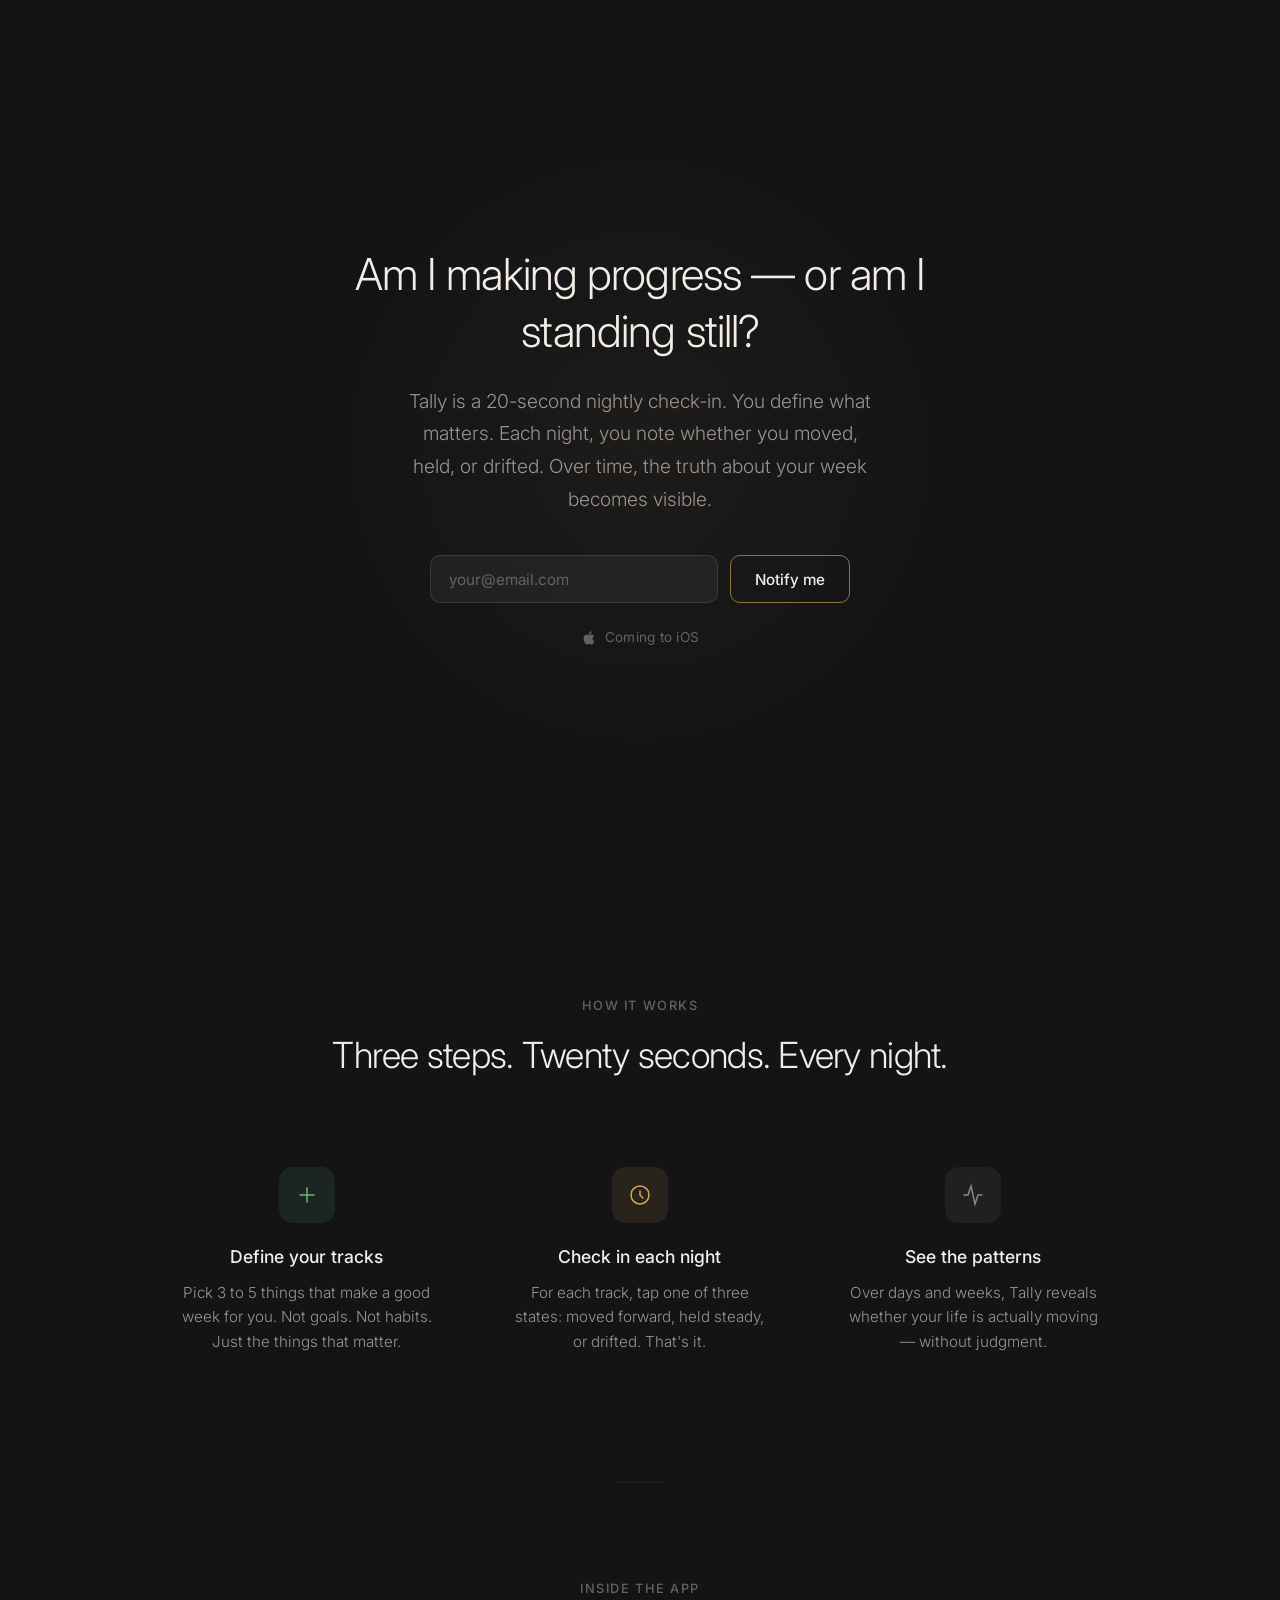
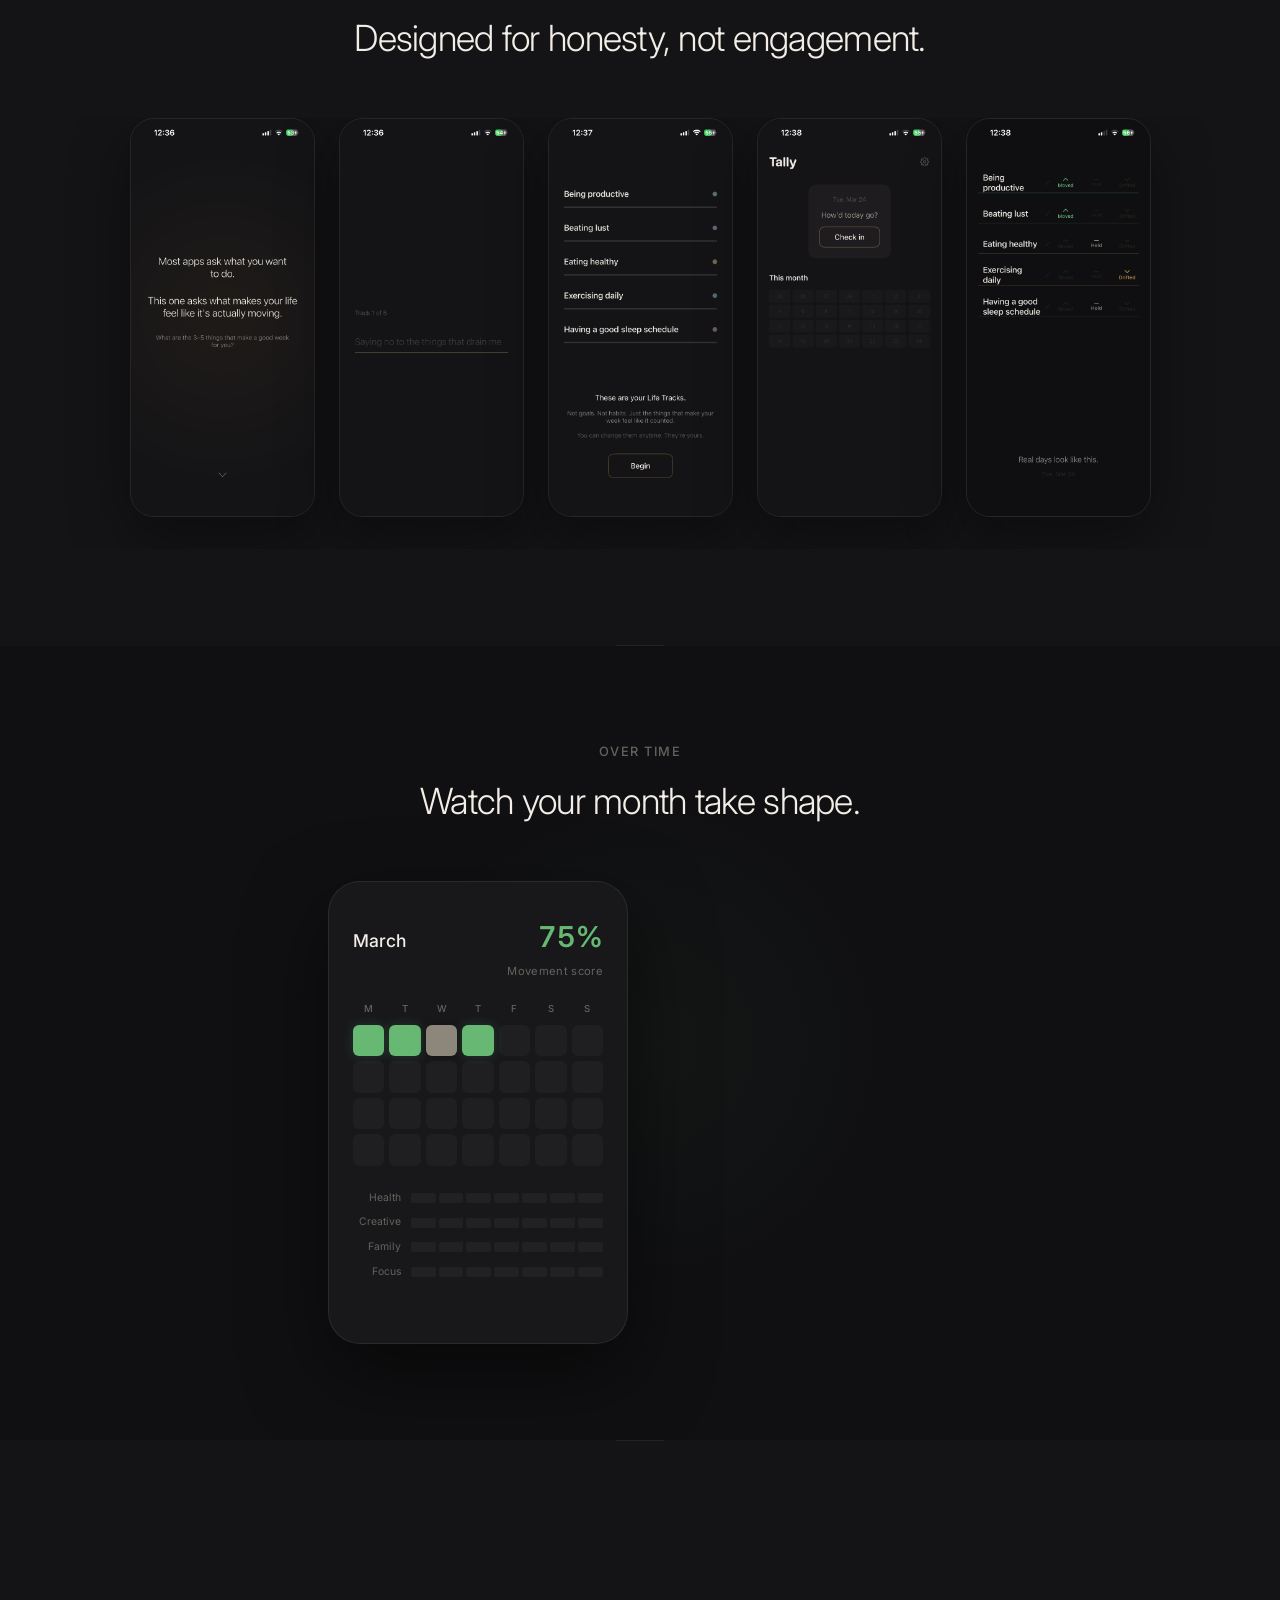
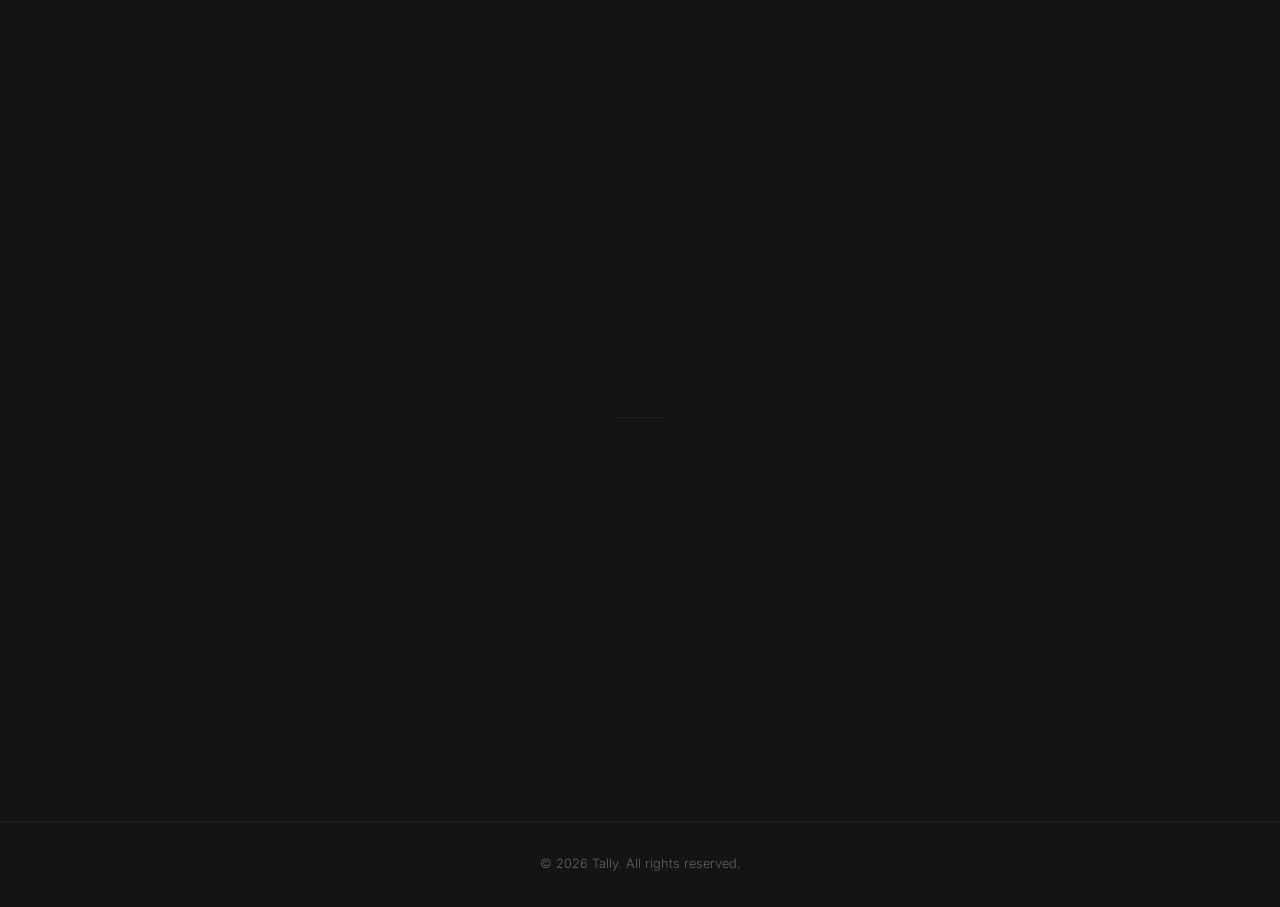
==== index.html @ 66fd3d96 "first commit" ====
<!DOCTYPE html>
<html lang="en">
<head>
    <meta charset="UTF-8">
    <meta name="viewport" content="width=device-width, initial-scale=1.0">
    <title>Tally — Am I making progress, or am I standing still?</title>
    <meta name="description" content="A 20-second nightly ritual. Define what matters. Track whether you moved, held, or drifted. See the truth about your week.">
    <meta property="og:title" content="Tally — Know if your week actually moved">
    <meta property="og:description" content="A 20-second nightly ritual that answers one question: Am I making progress, or am I standing still?">
    <meta property="og:type" content="website">
    <meta name="twitter:card" content="summary_large_image">
    <link rel="preconnect" href="https://fonts.googleapis.com">
    <link rel="preconnect" href="https://fonts.gstatic.com" crossorigin>
    <link href="https://fonts.googleapis.com/css2?family=Inter:wght@300;400;500;600&display=swap" rel="stylesheet">
    <style>
        *, *::before, *::after {
            margin: 0;
            padding: 0;
            box-sizing: border-box;
        }

        :root {
            --bg: rgb(20, 20, 23);
            --bg-surface: rgb(30, 28, 30);
            --text-primary: rgb(242, 237, 230);
            --text-secondary: rgb(153, 148, 140);
            --text-tertiary: rgb(102, 97, 92);
            --moved: rgb(102, 184, 115);
            --held: rgb(140, 135, 122);
            --drifted: rgb(217, 166, 77);
            --glow: rgb(140, 115, 64);
            --border: rgba(255, 255, 255, 0.06);
        }

        html {
            scroll-behavior: smooth;
        }

        body {
            font-family: 'Inter', -apple-system, BlinkMacSystemFont, sans-serif;
            background: var(--bg);
            color: var(--text-primary);
            line-height: 1.6;
            overflow-x: hidden;
            -webkit-font-smoothing: antialiased;
        }

        /* ── Hero ── */
        .hero {
            min-height: 100vh;
            display: flex;
            flex-direction: column;
            align-items: center;
            justify-content: center;
            text-align: center;
            padding: 2rem 1.5rem;
            position: relative;
            overflow: hidden;
        }

        .hero-pulse {
            position: absolute;
            width: 600px;
            height: 600px;
            border-radius: 50%;
            background: radial-gradient(circle, rgba(140, 115, 64, 0.08) 0%, transparent 70%);
            animation: pulse 4s ease-in-out infinite;
            pointer-events: none;
        }

        @keyframes pulse {
            0%, 100% { transform: scale(0.8); opacity: 0.4; }
            50% { transform: scale(1.15); opacity: 0.8; }
        }

        .hero-content {
            position: relative;
            z-index: 1;
            max-width: 640px;
        }

        .hero h1 {
            font-size: clamp(1.75rem, 5vw, 2.75rem);
            font-weight: 300;
            letter-spacing: -0.02em;
            line-height: 1.3;
            margin-bottom: 1.5rem;
        }

        .hero p {
            font-size: clamp(1rem, 2.5vw, 1.2rem);
            color: var(--text-secondary);
            font-weight: 300;
            max-width: 480px;
            margin: 0 auto 2.5rem;
            line-height: 1.7;
        }

        /* ── Waitlist Form ── */
        .waitlist-form {
            display: flex;
            gap: 0.75rem;
            max-width: 420px;
            margin: 0 auto 1.5rem;
            width: 100%;
        }

        .waitlist-form input[type="email"] {
            flex: 1;
            background: rgba(255, 255, 255, 0.05);
            border: 1px solid rgba(255, 255, 255, 0.1);
            border-radius: 10px;
            padding: 0.85rem 1.1rem;
            color: var(--text-primary);
            font-family: inherit;
            font-size: 0.95rem;
            outline: none;
            transition: border-color 0.3s ease;
        }

        .waitlist-form input[type="email"]::placeholder {
            color: var(--text-tertiary);
        }

        .waitlist-form input[type="email"]:focus {
            border-color: var(--glow);
        }

        .waitlist-form button {
            background: transparent;
            border: 1px solid var(--glow);
            color: var(--text-primary);
            padding: 0.85rem 1.5rem;
            border-radius: 10px;
            font-family: inherit;
            font-size: 0.95rem;
            font-weight: 500;
            cursor: pointer;
            transition: all 0.3s ease;
            white-space: nowrap;
        }

        .waitlist-form button:hover {
            background: rgba(140, 115, 64, 0.15);
        }

        .form-success {
            display: none;
            color: var(--moved);
            font-size: 0.95rem;
            font-weight: 400;
            margin-bottom: 1.5rem;
        }

        .ios-badge {
            display: inline-flex;
            align-items: center;
            gap: 0.5rem;
            color: var(--text-tertiary);
            font-size: 0.85rem;
            font-weight: 400;
            letter-spacing: 0.02em;
        }

        .ios-badge svg {
            width: 16px;
            height: 16px;
            fill: var(--text-tertiary);
        }

        /* ── Section shared ── */
        section {
            padding: 6rem 1.5rem;
        }

        .section-inner {
            max-width: 960px;
            margin: 0 auto;
        }

        .section-label {
            font-size: 0.8rem;
            font-weight: 500;
            letter-spacing: 0.12em;
            text-transform: uppercase;
            color: var(--text-tertiary);
            margin-bottom: 1rem;
            text-align: center;
        }

        .section-heading {
            font-size: clamp(1.5rem, 4vw, 2.25rem);
            font-weight: 300;
            letter-spacing: -0.02em;
            text-align: center;
            margin-bottom: 3.5rem;
            line-height: 1.3;
        }

        /* ── How It Works ── */
        .steps {
            display: grid;
            grid-template-columns: repeat(3, 1fr);
            gap: 2.5rem;
        }

        .step {
            text-align: center;
            padding: 2rem 1.25rem;
        }

        .step-icon {
            width: 56px;
            height: 56px;
            margin: 0 auto 1.25rem;
            border-radius: 14px;
            display: flex;
            align-items: center;
            justify-content: center;
            font-size: 1.5rem;
        }

        .step-icon.define { background: rgba(102, 184, 115, 0.1); }
        .step-icon.checkin { background: rgba(217, 166, 77, 0.1); }
        .step-icon.patterns { background: rgba(140, 135, 122, 0.1); }

        .step-icon svg {
            width: 24px;
            height: 24px;
        }

        .step h3 {
            font-size: 1.1rem;
            font-weight: 500;
            margin-bottom: 0.6rem;
        }

        .step p {
            font-size: 0.95rem;
            color: var(--text-secondary);
            font-weight: 300;
            line-height: 1.6;
        }

        /* ── Screenshots ── */
        .screenshots-section {
            background: var(--bg);
            overflow: hidden;
        }

        .screenshots-scroll {
            display: flex;
            gap: 1.5rem;
            justify-content: center;
            flex-wrap: nowrap;
            overflow-x: auto;
            padding: 0 2rem 2rem;
            -webkit-overflow-scrolling: touch;
            scrollbar-width: none;
        }

        .screenshots-scroll::-webkit-scrollbar {
            display: none;
        }

        .phone-frame {
            flex-shrink: 0;
            width: 185px;
            border-radius: 24px;
            overflow: hidden;
            border: 1px solid rgba(255, 255, 255, 0.08);
            box-shadow: 0 20px 60px rgba(0, 0, 0, 0.4);
            transition: transform 0.3s ease;
        }

        .phone-frame:hover {
            transform: translateY(-6px);
        }

        .phone-frame img {
            width: 100%;
            height: auto;
            display: block;
        }

        /* ── Philosophy ── */
        .philosophy {
            text-align: center;
        }

        .philosophy-content {
            max-width: 560px;
            margin: 0 auto;
        }

        .philosophy-heading {
            font-size: clamp(1.5rem, 4vw, 2rem);
            font-weight: 300;
            letter-spacing: -0.01em;
            margin-bottom: 2rem;
            line-height: 1.4;
        }

        .philosophy-points {
            list-style: none;
            display: flex;
            flex-direction: column;
            gap: 1rem;
        }

        .philosophy-points li {
            font-size: 1.05rem;
            color: var(--text-secondary);
            font-weight: 300;
            line-height: 1.6;
            display: flex;
            align-items: flex-start;
            gap: 0.75rem;
            text-align: left;
            justify-content: center;
        }

        .philosophy-points li::before {
            content: '';
            width: 6px;
            height: 6px;
            border-radius: 50%;
            background: var(--text-tertiary);
            flex-shrink: 0;
            margin-top: 0.55rem;
        }

        /* ── Statuses ── */
        .statuses {
            display: flex;
            justify-content: center;
            gap: 3rem;
            margin-top: 3rem;
            flex-wrap: wrap;
        }

        .status-item {
            text-align: center;
        }

        .status-dot {
            width: 12px;
            height: 12px;
            border-radius: 50%;
            margin: 0 auto 0.5rem;
        }

        .status-dot.moved { background: var(--moved); }
        .status-dot.held { background: var(--held); }
        .status-dot.drifted { background: var(--drifted); }

        .status-label {
            font-size: 0.9rem;
            font-weight: 400;
            color: var(--text-secondary);
        }

        .status-desc {
            font-size: 0.8rem;
            color: var(--text-tertiary);
            font-weight: 300;
            margin-top: 0.2rem;
        }

        /* ── Month Visualization ── */
        .month-viz {
            background: rgb(16, 16, 18);
            position: relative;
            overflow: hidden;
        }

        .month-viz::before {
            content: '';
            position: absolute;
            top: 50%;
            left: 50%;
            transform: translate(-50%, -50%);
            width: 500px;
            height: 500px;
            border-radius: 50%;
            background: radial-gradient(circle, rgba(102, 184, 115, 0.04) 0%, transparent 70%);
            pointer-events: none;
        }

        .viz-container {
            display: flex;
            align-items: center;
            justify-content: center;
            gap: 4rem;
            max-width: 820px;
            margin: 0 auto;
        }

        .viz-phone {
            flex-shrink: 0;
            width: 300px;
            background: rgb(24, 24, 27);
            border-radius: 32px;
            border: 1px solid rgba(255, 255, 255, 0.08);
            padding: 2rem 1.5rem 1.5rem;
            box-shadow: 0 30px 80px rgba(0, 0, 0, 0.5);
            position: relative;
        }

        .viz-phone-inner {
            position: relative;
        }

        .viz-phone-header {
            display: flex;
            justify-content: space-between;
            align-items: baseline;
            margin-bottom: 0.15rem;
        }

        .viz-phone-title {
            font-size: 1.1rem;
            font-weight: 500;
            color: var(--text-primary);
        }

        .viz-phone-score {
            font-size: 1.8rem;
            font-weight: 600;
            color: var(--moved);
            font-variant-numeric: tabular-nums;
            transition: color 0.5s ease;
        }

        .viz-phone-subtitle {
            display: flex;
            justify-content: flex-end;
            margin-bottom: 1.25rem;
        }

        .viz-phone-subtitle span {
            font-size: 0.7rem;
            color: var(--text-tertiary);
            font-weight: 400;
            letter-spacing: 0.03em;
        }

        .viz-month-grid {
            display: grid;
            grid-template-columns: repeat(7, 1fr);
            gap: 5px;
            margin-bottom: 1.5rem;
        }

        .viz-day-label {
            font-size: 0.6rem;
            color: var(--text-tertiary);
            text-align: center;
            padding-bottom: 4px;
            font-weight: 500;
        }

        .viz-day-cell {
            aspect-ratio: 1;
            border-radius: 6px;
            background: rgba(255, 255, 255, 0.03);
            position: relative;
            transition: background 0.4s ease, box-shadow 0.4s ease;
        }

        .viz-day-cell.filled {
            box-shadow: 0 0 8px rgba(0, 0, 0, 0.2);
        }

        .viz-day-cell.moved { background: var(--moved); box-shadow: 0 0 12px rgba(102, 184, 115, 0.2); }
        .viz-day-cell.held { background: var(--held); }
        .viz-day-cell.drifted { background: var(--drifted); box-shadow: 0 0 10px rgba(217, 166, 77, 0.15); }
        .viz-day-cell.empty-day { background: rgba(255, 255, 255, 0.025); }

        .viz-motion-map {
            display: flex;
            flex-direction: column;
            gap: 0.5rem;
            margin-bottom: 1.25rem;
        }

        .viz-track-row {
            display: flex;
            align-items: center;
            gap: 0.6rem;
        }

        .viz-track-name {
            font-size: 0.65rem;
            color: var(--text-tertiary);
            width: 48px;
            text-align: right;
            flex-shrink: 0;
            font-weight: 400;
        }

        .viz-track-bars {
            display: flex;
            gap: 3px;
            flex: 1;
        }

        .viz-bar {
            height: 10px;
            flex: 1;
            border-radius: 2px;
            background: rgba(255, 255, 255, 0.04);
            transition: background 0.35s ease;
        }

        .viz-bar.moved { background: var(--moved); }
        .viz-bar.held { background: var(--held); }
        .viz-bar.drifted { background: var(--drifted); }

        .viz-insight {
            font-size: 0.8rem;
            color: var(--text-secondary);
            font-weight: 300;
            text-align: center;
            opacity: 0;
            transition: opacity 0.8s ease;
            min-height: 1.2rem;
            font-style: italic;
        }

        .viz-insight.visible {
            opacity: 1;
        }

        .viz-narration {
            display: flex;
            flex-direction: column;
            gap: 2rem;
            max-width: 260px;
        }

        .viz-narration-item {
            display: flex;
            align-items: flex-start;
            gap: 0.75rem;
            opacity: 0;
            transform: translateX(15px);
            transition: opacity 0.6s ease-out, transform 0.6s ease-out;
        }

        .viz-narration-item.visible {
            opacity: 1;
            transform: translateX(0);
        }

        .viz-narr-dot {
            width: 8px;
            height: 8px;
            border-radius: 50%;
            flex-shrink: 0;
            margin-top: 0.4rem;
        }

        .viz-narr-dot.moved { background: var(--moved); }
        .viz-narr-dot.held { background: var(--held); }
        .viz-narr-dot.drifted { background: var(--drifted); }

        .viz-narration-item p {
            font-size: 1rem;
            color: var(--text-secondary);
            font-weight: 300;
            line-height: 1.5;
        }

        @media (max-width: 768px) {
            .viz-container {
                flex-direction: column;
                gap: 2.5rem;
            }

            .viz-phone {
                width: 280px;
            }

            .viz-narration {
                flex-direction: row;
                flex-wrap: wrap;
                max-width: 100%;
                justify-content: center;
                gap: 1.25rem;
            }

            .viz-narration-item {
                max-width: 160px;
            }
        }

        /* ── Bottom CTA ── */
        .bottom-cta {
            text-align: center;
            padding: 5rem 1.5rem 6rem;
        }

        .bottom-cta h2 {
            font-size: clamp(1.4rem, 3.5vw, 2rem);
            font-weight: 300;
            margin-bottom: 0.75rem;
            letter-spacing: -0.01em;
        }

        .bottom-cta p {
            color: var(--text-secondary);
            font-weight: 300;
            margin-bottom: 2rem;
            font-size: 1rem;
        }

        /* ── Footer ── */
        footer {
            text-align: center;
            padding: 2rem 1.5rem;
            border-top: 1px solid var(--border);
            color: var(--text-tertiary);
            font-size: 0.8rem;
            font-weight: 300;
        }

        /* ── Divider ── */
        .divider {
            width: 48px;
            height: 1px;
            background: var(--border);
            margin: 0 auto;
        }

        /* ── Responsive ── */
        @media (max-width: 768px) {
            .steps {
                grid-template-columns: 1fr;
                gap: 1.5rem;
            }

            .step {
                padding: 1.5rem 1rem;
            }

            .waitlist-form {
                flex-direction: column;
            }

            .phone-frame {
                width: 160px;
                border-radius: 20px;
            }

            .screenshots-scroll {
                justify-content: flex-start;
                padding: 0 1.5rem 2rem;
            }

            .statuses {
                gap: 2rem;
            }

            section {
                padding: 4rem 1.5rem;
            }
        }

        @media (max-width: 480px) {
            .phone-frame {
                width: 140px;
                border-radius: 18px;
            }
        }

        /* ── Fade-in animation ── */
        .fade-in {
            opacity: 0;
            transform: translateY(20px);
            transition: opacity 0.6s ease-out, transform 0.6s ease-out;
        }

        .fade-in.visible {
            opacity: 1;
            transform: translateY(0);
        }
    </style>
</head>
<body>

    <!-- Hero -->
    <section class="hero">
        <div class="hero-pulse"></div>
        <div class="hero-content">
            <h1>Am I making progress — or am I standing still?</h1>
            <p>Tally is a 20-second nightly check-in. You define what matters. Each night, you note whether you moved, held, or drifted. Over time, the truth about your week becomes visible.</p>

            <!-- Formspree form — replace YOUR_FORM_ID with your Formspree endpoint -->
            <form class="waitlist-form" id="waitlist-top" action="https://formspree.io/f/xkopwwkd" method="POST">
                <input type="email" name="email" placeholder="your@email.com" required autocomplete="email">
                <button type="submit">Notify me</button>
            </form>
            <div class="form-success" id="success-top">You're on the list. We'll be in touch.</div>

            <div class="ios-badge">
                <svg viewBox="0 0 24 24" xmlns="http://www.w3.org/2000/svg"><path d="M18.71 19.5c-.83 1.24-1.71 2.45-3.05 2.47-1.34.03-1.77-.79-3.29-.79-1.53 0-2 .77-3.27.82-1.31.05-2.3-1.32-3.14-2.53C4.25 17 2.94 12.45 4.7 9.39c.87-1.52 2.43-2.48 4.12-2.51 1.28-.02 2.5.87 3.29.87.78 0 2.26-1.07 3.8-.91.65.03 2.47.26 3.64 1.98-.09.06-2.17 1.28-2.15 3.81.03 3.02 2.65 4.03 2.68 4.04-.03.07-.42 1.44-1.38 2.83M13 3.5c.73-.83 1.94-1.46 2.94-1.5.13 1.17-.34 2.35-1.04 3.19-.69.85-1.83 1.51-2.95 1.42-.15-1.15.41-2.35 1.05-3.11z"/></svg>
                Coming to iOS
            </div>
        </div>
    </section>

    <!-- How It Works -->
    <section>
        <div class="section-inner fade-in">
            <div class="section-label">How it works</div>
            <h2 class="section-heading">Three steps. Twenty seconds. Every night.</h2>
            <div class="steps">
                <div class="step">
                    <div class="step-icon define">
                        <svg viewBox="0 0 24 24" fill="none" stroke="rgb(102,184,115)" stroke-width="1.5" stroke-linecap="round"><path d="M12 5v14M5 12h14"/></svg>
                    </div>
                    <h3>Define your tracks</h3>
                    <p>Pick 3 to 5 things that make a good week for you. Not goals. Not habits. Just the things that matter.</p>
                </div>
                <div class="step">
                    <div class="step-icon checkin">
                        <svg viewBox="0 0 24 24" fill="none" stroke="rgb(217,166,77)" stroke-width="1.5" stroke-linecap="round"><path d="M12 8v4l3 3"/><circle cx="12" cy="12" r="9"/></svg>
                    </div>
                    <h3>Check in each night</h3>
                    <p>For each track, tap one of three states: moved forward, held steady, or drifted. That's it.</p>
                </div>
                <div class="step">
                    <div class="step-icon patterns">
                        <svg viewBox="0 0 24 24" fill="none" stroke="rgb(140,135,122)" stroke-width="1.5" stroke-linecap="round"><path d="M3 12h4l3-9 4 18 3-9h4"/></svg>
                    </div>
                    <h3>See the patterns</h3>
                    <p>Over days and weeks, Tally reveals whether your life is actually moving — without judgment.</p>
                </div>
            </div>
        </div>
    </section>

    <div class="divider"></div>

    <!-- Screenshots -->
    <section class="screenshots-section">
        <div class="section-inner fade-in">
            <div class="section-label">Inside the app</div>
            <h2 class="section-heading">Designed for honesty, not engagement.</h2>
        </div>
        <div class="screenshots-scroll fade-in">
            <div class="phone-frame">
                <img src="images/screen-1.png" alt="Tally opening screen — Most apps ask what you want to do" loading="lazy">
            </div>
            <div class="phone-frame">
                <img src="images/screen-2.png" alt="Tally track input — defining your life tracks" loading="lazy">
            </div>
            <div class="phone-frame">
                <img src="images/screen-3.png" alt="Tally track reveal — your life tracks listed" loading="lazy">
            </div>
            <div class="phone-frame">
                <img src="images/screen-4.png" alt="Tally daily check-in — moved, held, or drifted" loading="lazy">
            </div>
            <div class="phone-frame">
                <img src="images/screen-5.png" alt="Tally dashboard — calendar and check-in prompt" loading="lazy">
            </div>
        </div>
    </section>

    <div class="divider"></div>

    <!-- Animated Month Visualization -->
    <section class="month-viz">
        <div class="section-inner">
            <div class="section-label fade-in">Over time</div>
            <h2 class="section-heading fade-in">Watch your month take shape.</h2>

            <div class="viz-container fade-in" id="vizContainer">
                <!-- Phone mockup with month grid -->
                <div class="viz-phone">
                    <div class="viz-phone-inner">
                        <div class="viz-phone-header">
                            <span class="viz-phone-title">March</span>
                            <span class="viz-phone-score" id="vizScore">0%</span>
                        </div>
                        <div class="viz-phone-subtitle">
                            <span id="vizScoreLabel">Movement score</span>
                        </div>
                        <div class="viz-month-grid" id="monthGrid">
                            <!-- 7 day labels -->
                            <div class="viz-day-label">M</div>
                            <div class="viz-day-label">T</div>
                            <div class="viz-day-label">W</div>
                            <div class="viz-day-label">T</div>
                            <div class="viz-day-label">F</div>
                            <div class="viz-day-label">S</div>
                            <div class="viz-day-label">S</div>
                            <!-- 28 day cells, filled by JS -->
                        </div>
                        <div class="viz-motion-map" id="motionMap">
                            <div class="viz-track-row">
                                <span class="viz-track-name">Health</span>
                                <div class="viz-track-bars" data-track="0"></div>
                            </div>
                            <div class="viz-track-row">
                                <span class="viz-track-name">Creative</span>
                                <div class="viz-track-bars" data-track="1"></div>
                            </div>
                            <div class="viz-track-row">
                                <span class="viz-track-name">Family</span>
                                <div class="viz-track-bars" data-track="2"></div>
                            </div>
                            <div class="viz-track-row">
                                <span class="viz-track-name">Focus</span>
                                <div class="viz-track-bars" data-track="3"></div>
                            </div>
                        </div>
                        <div class="viz-insight" id="vizInsight"></div>
                    </div>
                </div>

                <!-- Side text that appears during animation -->
                <div class="viz-narration">
                    <div class="viz-narration-item" id="narr1">
                        <div class="viz-narr-dot moved"></div>
                        <p>Day by day, you check in.</p>
                    </div>
                    <div class="viz-narration-item" id="narr2">
                        <div class="viz-narr-dot held"></div>
                        <p>Some days you hold steady. That counts too.</p>
                    </div>
                    <div class="viz-narration-item" id="narr3">
                        <div class="viz-narr-dot drifted"></div>
                        <p>Some days you drift. You notice. That's the point.</p>
                    </div>
                    <div class="viz-narration-item" id="narr4">
                        <div class="viz-narr-dot" style="background: var(--text-primary)"></div>
                        <p>By month's end, the picture is undeniable.</p>
                    </div>
                </div>
            </div>
        </div>
    </section>

    <div class="divider"></div>

    <!-- Philosophy -->
    <section class="philosophy">
        <div class="section-inner fade-in">
            <div class="section-label">Philosophy</div>
            <div class="philosophy-content">
                <h2 class="philosophy-heading">A mirror, not a coach.</h2>
                <ul class="philosophy-points">
                    <li>No streaks that shame you for missing a day</li>
                    <li>No badges, points, or leaderboards</li>
                    <li>No AI telling you what to do</li>
                    <li>Drifting isn't failure — it's awareness</li>
                </ul>
                <div class="statuses">
                    <div class="status-item">
                        <div class="status-dot moved"></div>
                        <div class="status-label">Moved</div>
                        <div class="status-desc">You pushed forward</div>
                    </div>
                    <div class="status-item">
                        <div class="status-dot held"></div>
                        <div class="status-label">Held</div>
                        <div class="status-desc">You stayed steady</div>
                    </div>
                    <div class="status-item">
                        <div class="status-dot drifted"></div>
                        <div class="status-label">Drifted</div>
                        <div class="status-desc">You noticed</div>
                    </div>
                </div>
            </div>
        </div>
    </section>

    <div class="divider"></div>

    <!-- Bottom CTA -->
    <section class="bottom-cta fade-in">
        <h2>Know if your week actually moved.</h2>
        <p>Join the waitlist. We'll let you know when Tally is ready.</p>
        <form class="waitlist-form" id="waitlist-bottom" action="https://formspree.io/f/xkopwwkd" method="POST" style="justify-content: center;">
            <input type="email" name="email" placeholder="your@email.com" required autocomplete="email">
            <button type="submit">Notify me</button>
        </form>
        <div class="form-success" id="success-bottom">You're on the list. We'll be in touch.</div>
        <div class="ios-badge" style="margin-top: 0.5rem;">
            <svg viewBox="0 0 24 24" xmlns="http://www.w3.org/2000/svg" style="width:16px;height:16px;fill:var(--text-tertiary)"><path d="M18.71 19.5c-.83 1.24-1.71 2.45-3.05 2.47-1.34.03-1.77-.79-3.29-.79-1.53 0-2 .77-3.27.82-1.31.05-2.3-1.32-3.14-2.53C4.25 17 2.94 12.45 4.7 9.39c.87-1.52 2.43-2.48 4.12-2.51 1.28-.02 2.5.87 3.29.87.78 0 2.26-1.07 3.8-.91.65.03 2.47.26 3.64 1.98-.09.06-2.17 1.28-2.15 3.81.03 3.02 2.65 4.03 2.68 4.04-.03.07-.42 1.44-1.38 2.83M13 3.5c.73-.83 1.94-1.46 2.94-1.5.13 1.17-.34 2.35-1.04 3.19-.69.85-1.83 1.51-2.95 1.42-.15-1.15.41-2.35 1.05-3.11z"/></svg>
            Coming to iOS
        </div>
    </section>

    <!-- Footer -->
    <footer>
        &copy; 2026 Tally. All rights reserved.
    </footer>

    <script>
        // Fade-in on scroll
        const observer = new IntersectionObserver((entries) => {
            entries.forEach(entry => {
                if (entry.isIntersecting) {
                    entry.target.classList.add('visible');
                }
            });
        }, { threshold: 0.15 });

        document.querySelectorAll('.fade-in').forEach(el => observer.observe(el));

        // Month visualization animation
        (function() {
            const grid = document.getElementById('monthGrid');
            const scoreEl = document.getElementById('vizScore');
            const insightEl = document.getElementById('vizInsight');

            // Realistic month data: dominant status per day (28 days = 4 weeks)
            // Pattern: strong start, mid-month dip, strong finish — feels human
            const monthData = [
                'moved','moved','held','moved','moved','held','drifted',     // week 1
                'moved','moved','moved','held','moved','drifted','held',     // week 2
                'held','drifted','moved','drifted','held','moved','moved',   // week 3
                'moved','moved','moved','held','moved','moved','held'        // week 4
            ];

            // Per-track data for motion map (4 tracks × 7 days of latest week)
            const trackData = [
                ['moved','moved','moved','held','moved','moved','held'],     // Health
                ['moved','held','moved','drifted','moved','moved','moved'],  // Creative
                ['held','moved','moved','held','moved','moved','held'],      // Family
                ['moved','moved','drifted','moved','held','moved','moved']   // Focus
            ];

            // Create 28 day cells
            for (let i = 0; i < 28; i++) {
                const cell = document.createElement('div');
                cell.className = 'viz-day-cell';
                cell.dataset.index = i;
                cell.dataset.status = monthData[i];
                grid.appendChild(cell);
            }

            // Create motion map bars
            document.querySelectorAll('.viz-track-bars').forEach((container, trackIdx) => {
                for (let d = 0; d < 7; d++) {
                    const bar = document.createElement('div');
                    bar.className = 'viz-bar';
                    bar.dataset.day = d;
                    bar.dataset.status = trackData[trackIdx][d];
                    container.appendChild(bar);
                }
            });

            let animated = false;

            function animateMonth() {
                if (animated) return;
                animated = true;

                const cells = grid.querySelectorAll('.viz-day-cell');
                const bars = document.querySelectorAll('.viz-bar');
                const narr1 = document.getElementById('narr1');
                const narr2 = document.getElementById('narr2');
                const narr3 = document.getElementById('narr3');
                const narr4 = document.getElementById('narr4');

                let movedCount = 0;
                let totalFilled = 0;

                // Fill day cells one by one
                cells.forEach((cell, i) => {
                    setTimeout(() => {
                        cell.classList.add(cell.dataset.status, 'filled');
                        totalFilled++;
                        if (cell.dataset.status === 'moved') movedCount++;

                        // Update score
                        const pct = Math.round((movedCount / totalFilled) * 100);
                        scoreEl.textContent = pct + '%';

                        // Color score based on value
                        if (pct >= 75) scoreEl.style.color = 'rgb(102, 184, 115)';
                        else if (pct >= 50) scoreEl.style.color = 'rgb(102, 166, 166)';
                        else if (pct >= 25) scoreEl.style.color = 'rgb(217, 166, 77)';
                        else scoreEl.style.color = 'var(--held)';

                        // Trigger narration at key moments
                        if (i === 4) narr1.classList.add('visible');
                        if (i === 10) narr2.classList.add('visible');
                        if (i === 17) narr3.classList.add('visible');
                        if (i === 27) {
                            narr4.classList.add('visible');
                            // Show insight after all cells filled
                            setTimeout(() => {
                                insightEl.textContent = 'You moved forward on 3 of 4 tracks this month.';
                                insightEl.classList.add('visible');
                            }, 600);
                        }
                    }, 120 * i + 400);
                });

                // Fill motion map bars (start after day 14)
                bars.forEach((bar, i) => {
                    setTimeout(() => {
                        bar.classList.add(bar.dataset.status);
                    }, 120 * 14 + 400 + 80 * i);
                });
            }

            // Trigger on scroll into view
            const vizObserver = new IntersectionObserver((entries) => {
                entries.forEach(entry => {
                    if (entry.isIntersecting) {
                        animateMonth();
                        vizObserver.unobserve(entry.target);
                    }
                });
            }, { threshold: 0.3 });

            vizObserver.observe(document.getElementById('vizContainer'));
        })();

        // Form submission via Formspree (AJAX)
        document.querySelectorAll('.waitlist-form').forEach(form => {
            form.addEventListener('submit', async (e) => {
                e.preventDefault();
                const data = new FormData(form);
                try {
                    const res = await fetch(form.action, {
                        method: 'POST',
                        body: data,
                        headers: { 'Accept': 'application/json' }
                    });
                    if (res.ok) {
                        form.style.display = 'none';
                        const successEl = form.nextElementSibling;
                        if (successEl && successEl.classList.contains('form-success')) {
                            successEl.style.display = 'block';
                        }
                    }
                } catch (err) {
                    // Fallback: let the form submit normally
                    form.submit();
                }
            });
        });
    </script>
</body>
</html>
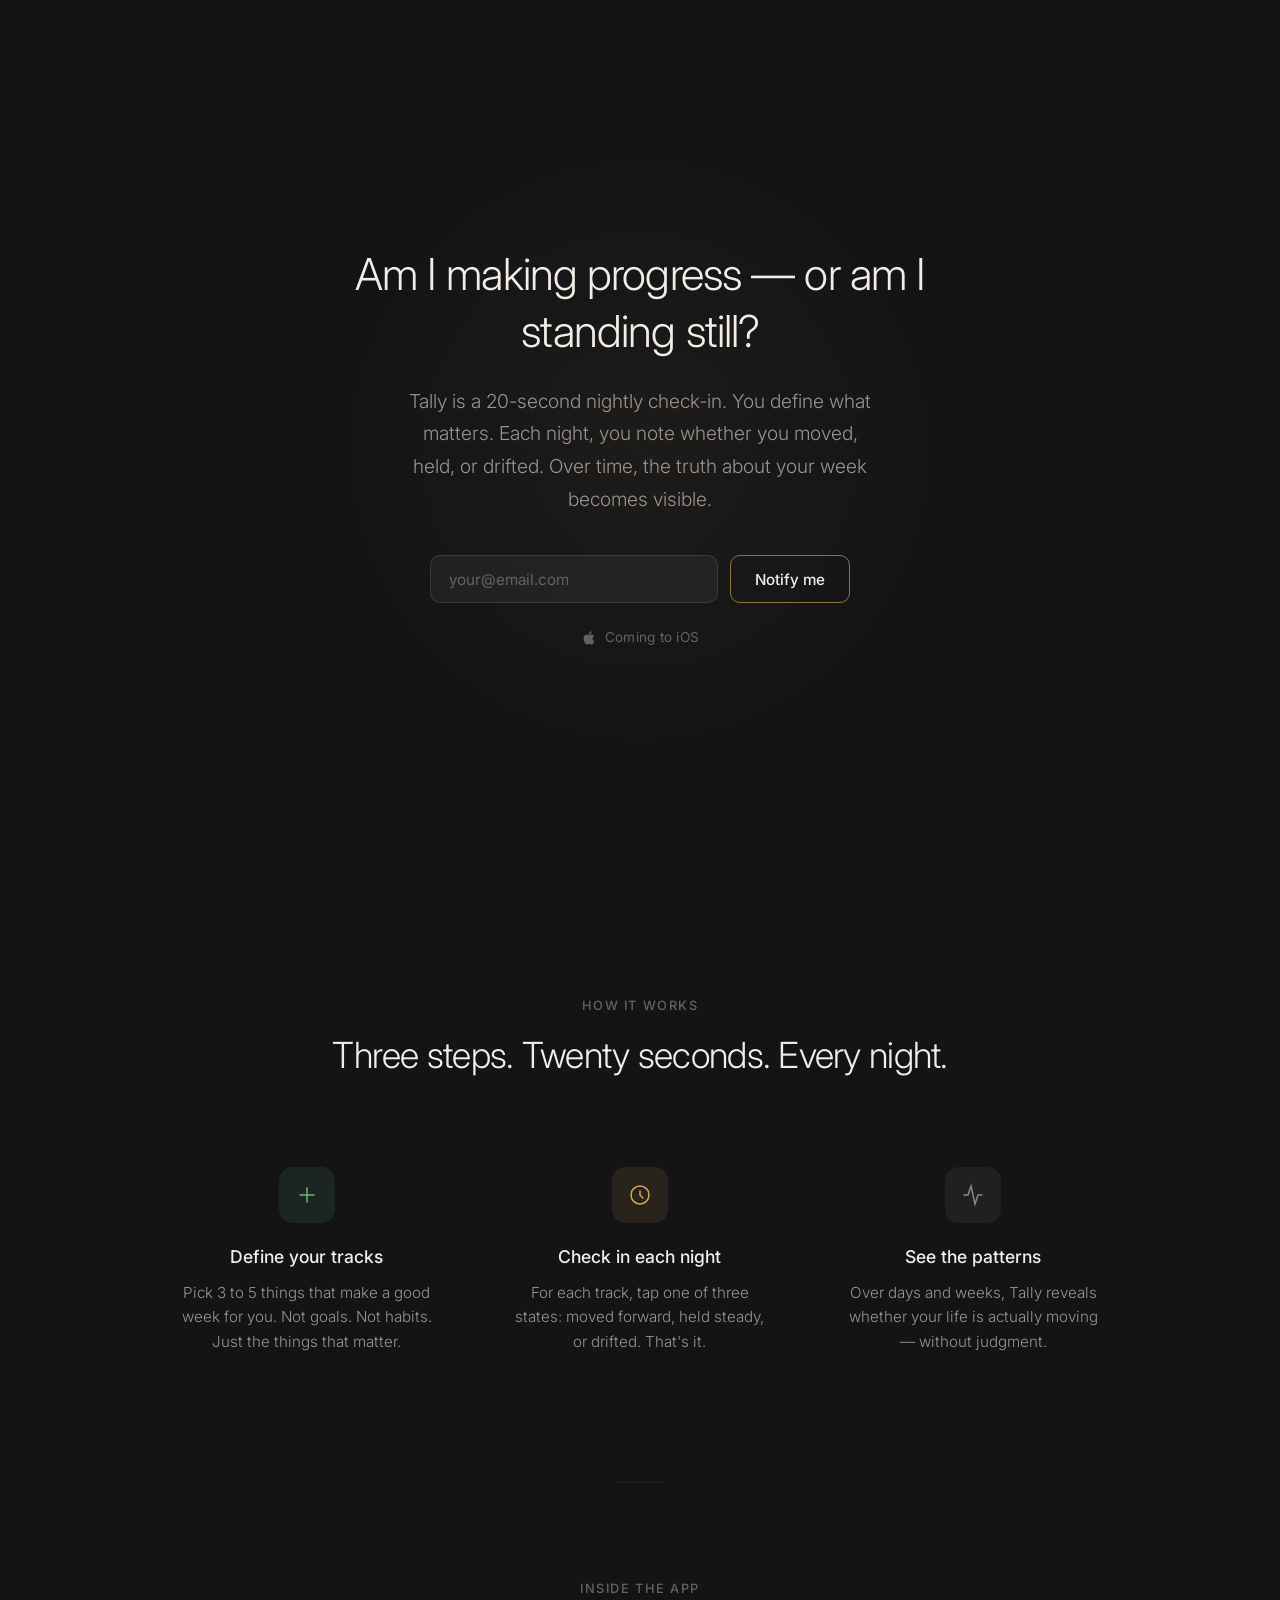
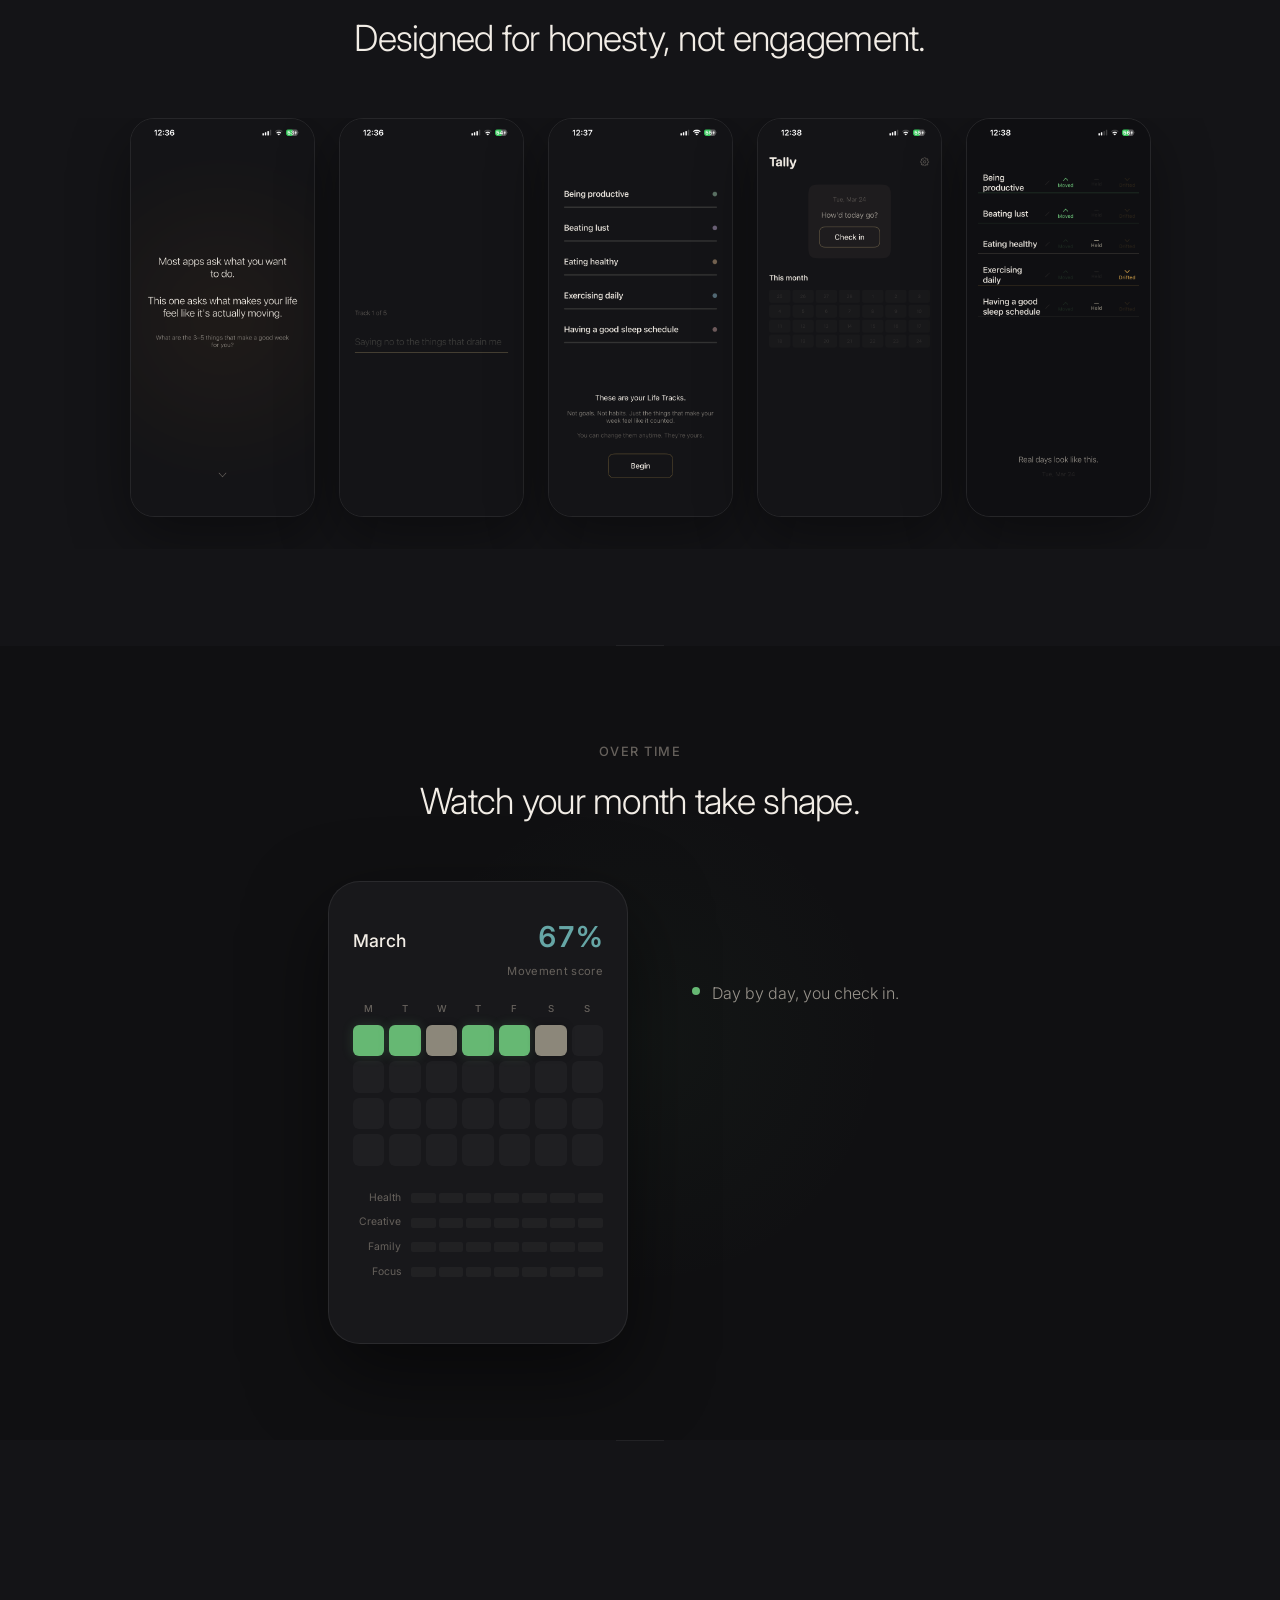
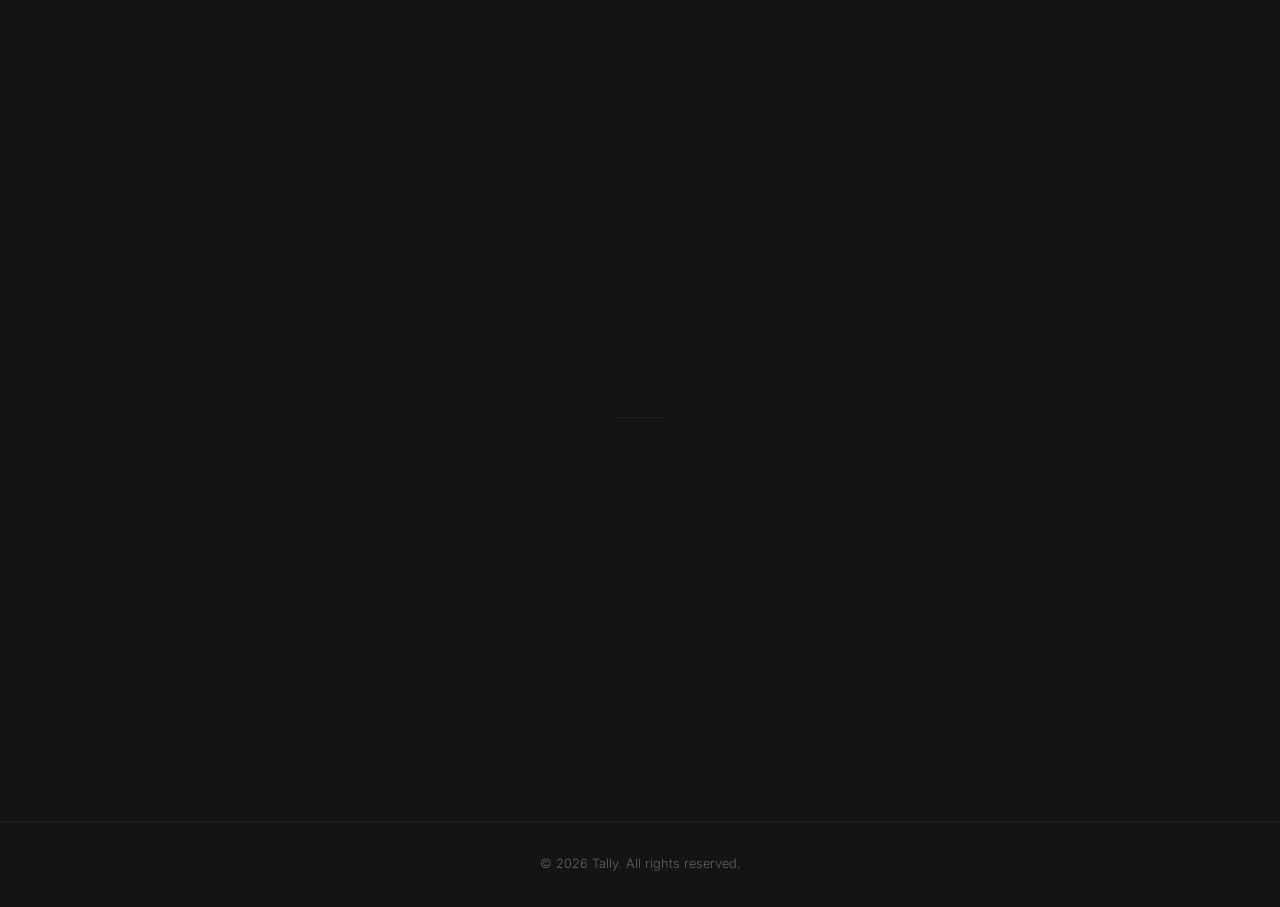
==== commit 2fb62cc6: "Add smooth hover zoom on demo screenshots Hovering a screenshot smoothly expands it so text is reada" ====
--- a/index.html
+++ b/index.html
@@ -270,11 +270,17 @@
             overflow: hidden;
             border: 1px solid rgba(255, 255, 255, 0.08);
             box-shadow: 0 20px 60px rgba(0, 0, 0, 0.4);
-            transition: transform 0.3s ease;
+            transition: width 0.4s cubic-bezier(0.25, 0.46, 0.45, 0.94),
+                        transform 0.4s cubic-bezier(0.25, 0.46, 0.45, 0.94),
+                        box-shadow 0.4s ease;
+            cursor: pointer;
         }
 
         .phone-frame:hover {
-            transform: translateY(-6px);
+            width: 340px;
+            transform: translateY(-10px);
+            box-shadow: 0 30px 80px rgba(0, 0, 0, 0.6);
+            z-index: 10;
         }
 
         .phone-frame img {
@@ -653,6 +659,10 @@
                 border-radius: 20px;
             }
 
+            .phone-frame:hover {
+                width: 280px;
+            }
+
             .screenshots-scroll {
                 justify-content: flex-start;
                 padding: 0 1.5rem 2rem;
@@ -671,6 +681,10 @@
             .phone-frame {
                 width: 140px;
                 border-radius: 18px;
+            }
+
+            .phone-frame:hover {
+                width: 240px;
             }
         }
 
@@ -751,19 +765,19 @@
         </div>
         <div class="screenshots-scroll fade-in">
             <div class="phone-frame">
-                <img src="images/screen-1.png" alt="Tally opening screen — Most apps ask what you want to do" loading="lazy">
+                <img src="./images/screen-1.png?v=2" alt="Tally opening screen — Most apps ask what you want to do">
             </div>
             <div class="phone-frame">
-                <img src="images/screen-2.png" alt="Tally track input — defining your life tracks" loading="lazy">
+                <img src="./images/screen-2.png?v=2" alt="Tally track input — defining your life tracks">
             </div>
             <div class="phone-frame">
-                <img src="images/screen-3.png" alt="Tally track reveal — your life tracks listed" loading="lazy">
+                <img src="./images/screen-3.png?v=2" alt="Tally track reveal — your life tracks listed">
             </div>
             <div class="phone-frame">
-                <img src="images/screen-4.png" alt="Tally daily check-in — moved, held, or drifted" loading="lazy">
+                <img src="./images/screen-4.png?v=2" alt="Tally daily check-in — moved, held, or drifted">
             </div>
             <div class="phone-frame">
-                <img src="images/screen-5.png" alt="Tally dashboard — calendar and check-in prompt" loading="lazy">
+                <img src="./images/screen-5.png?v=2" alt="Tally dashboard — calendar and check-in prompt">
             </div>
         </div>
     </section>
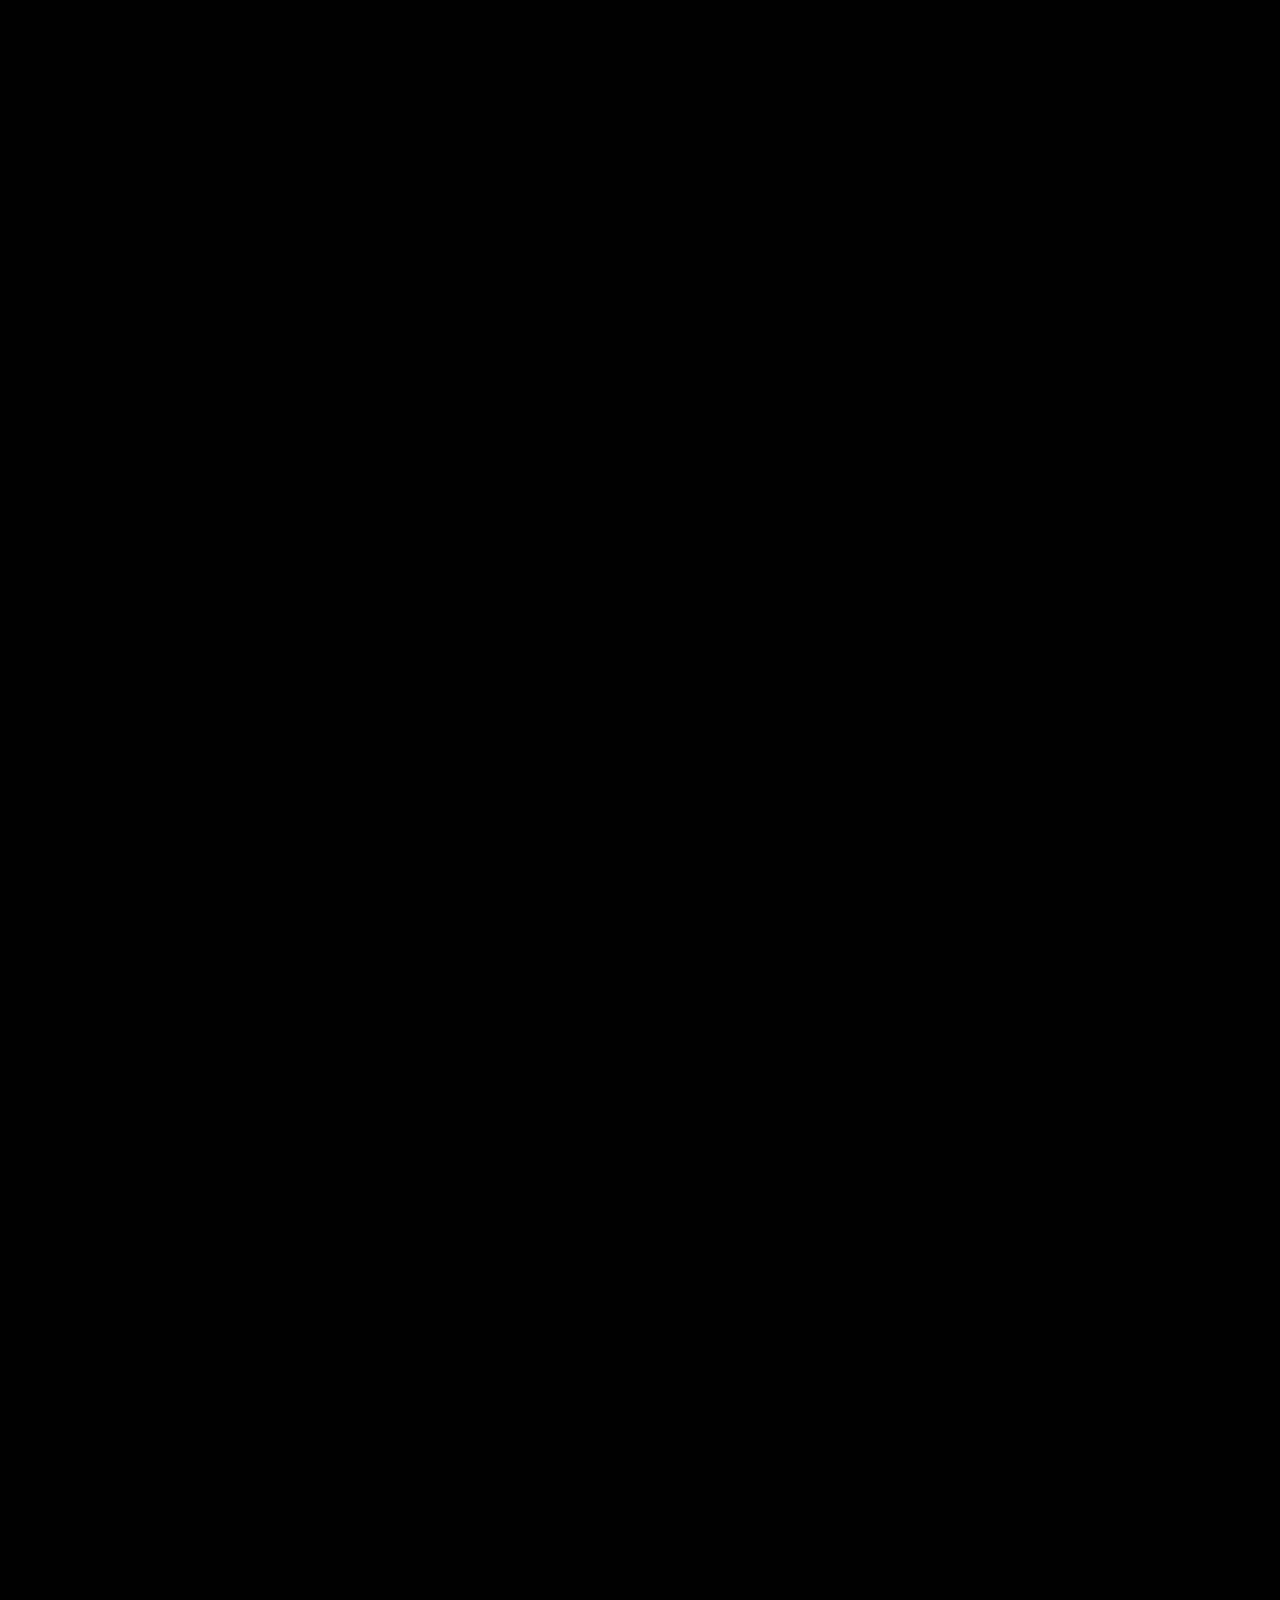
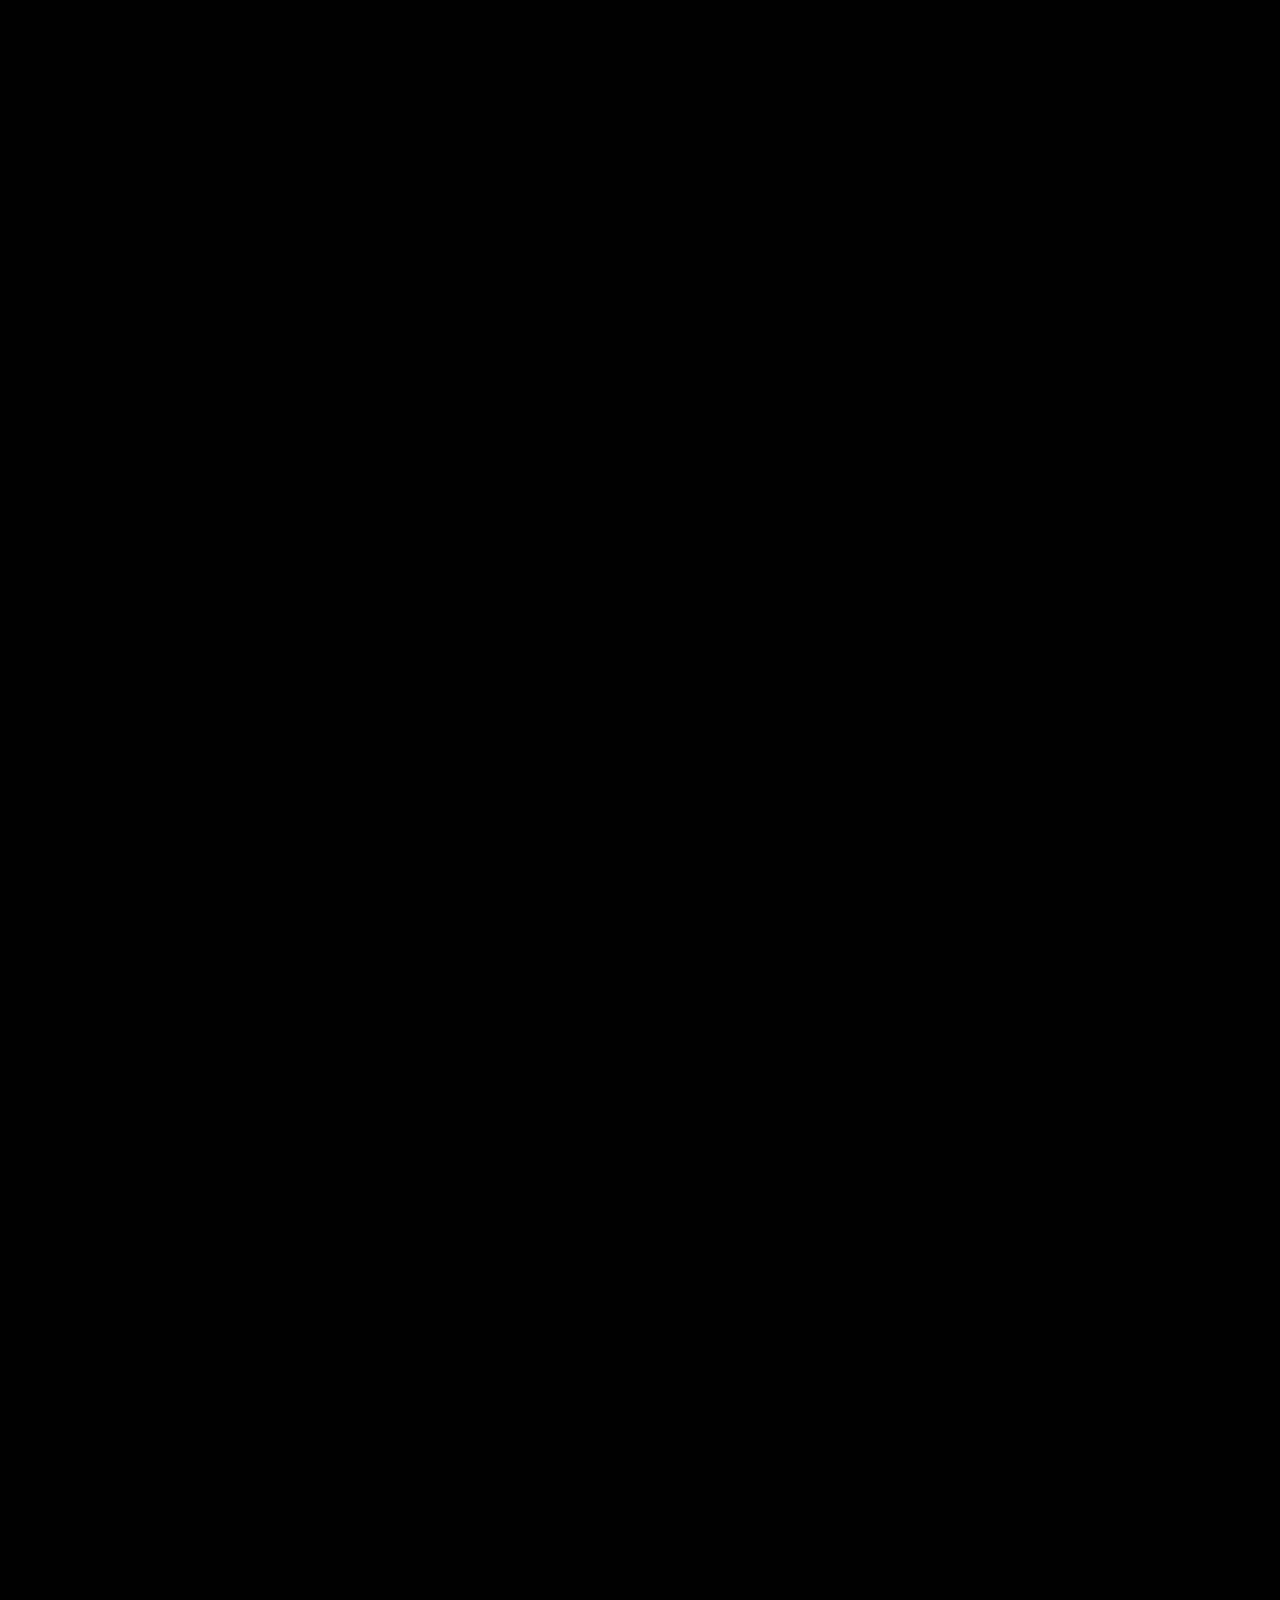
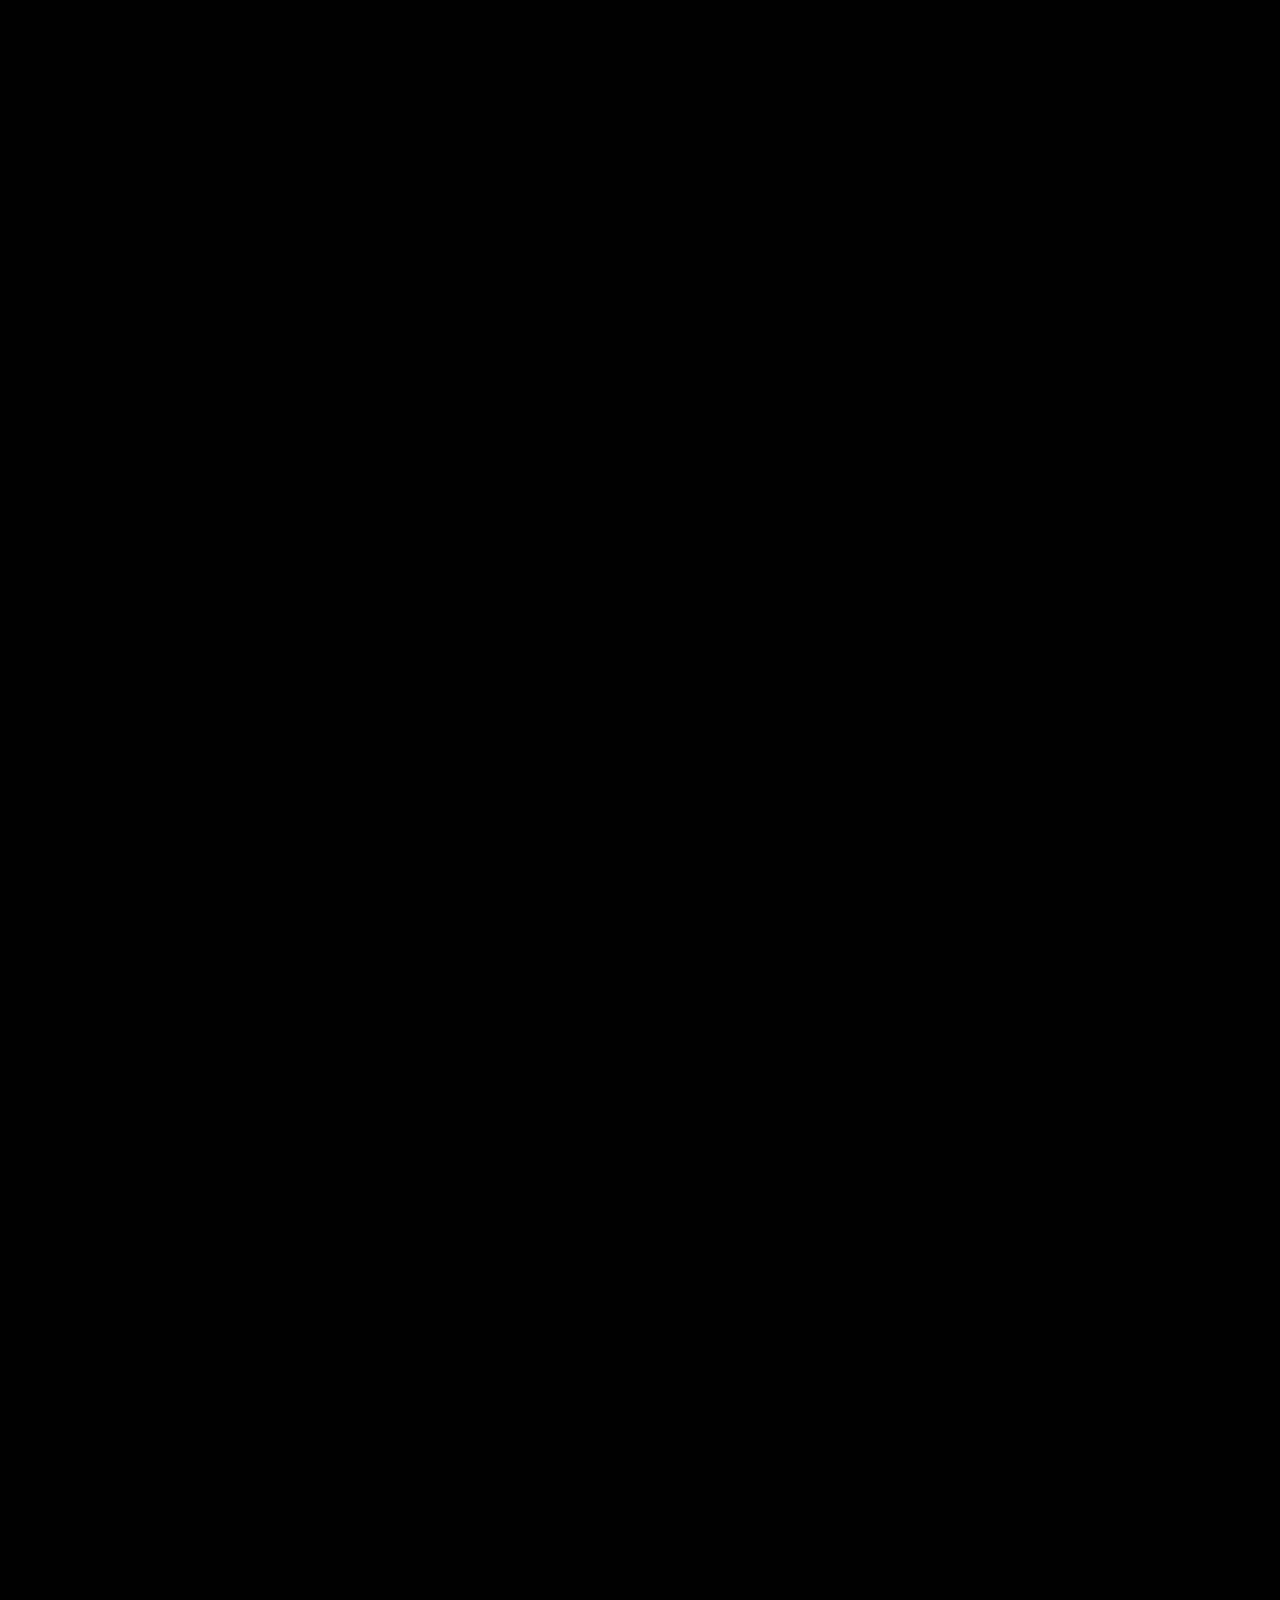
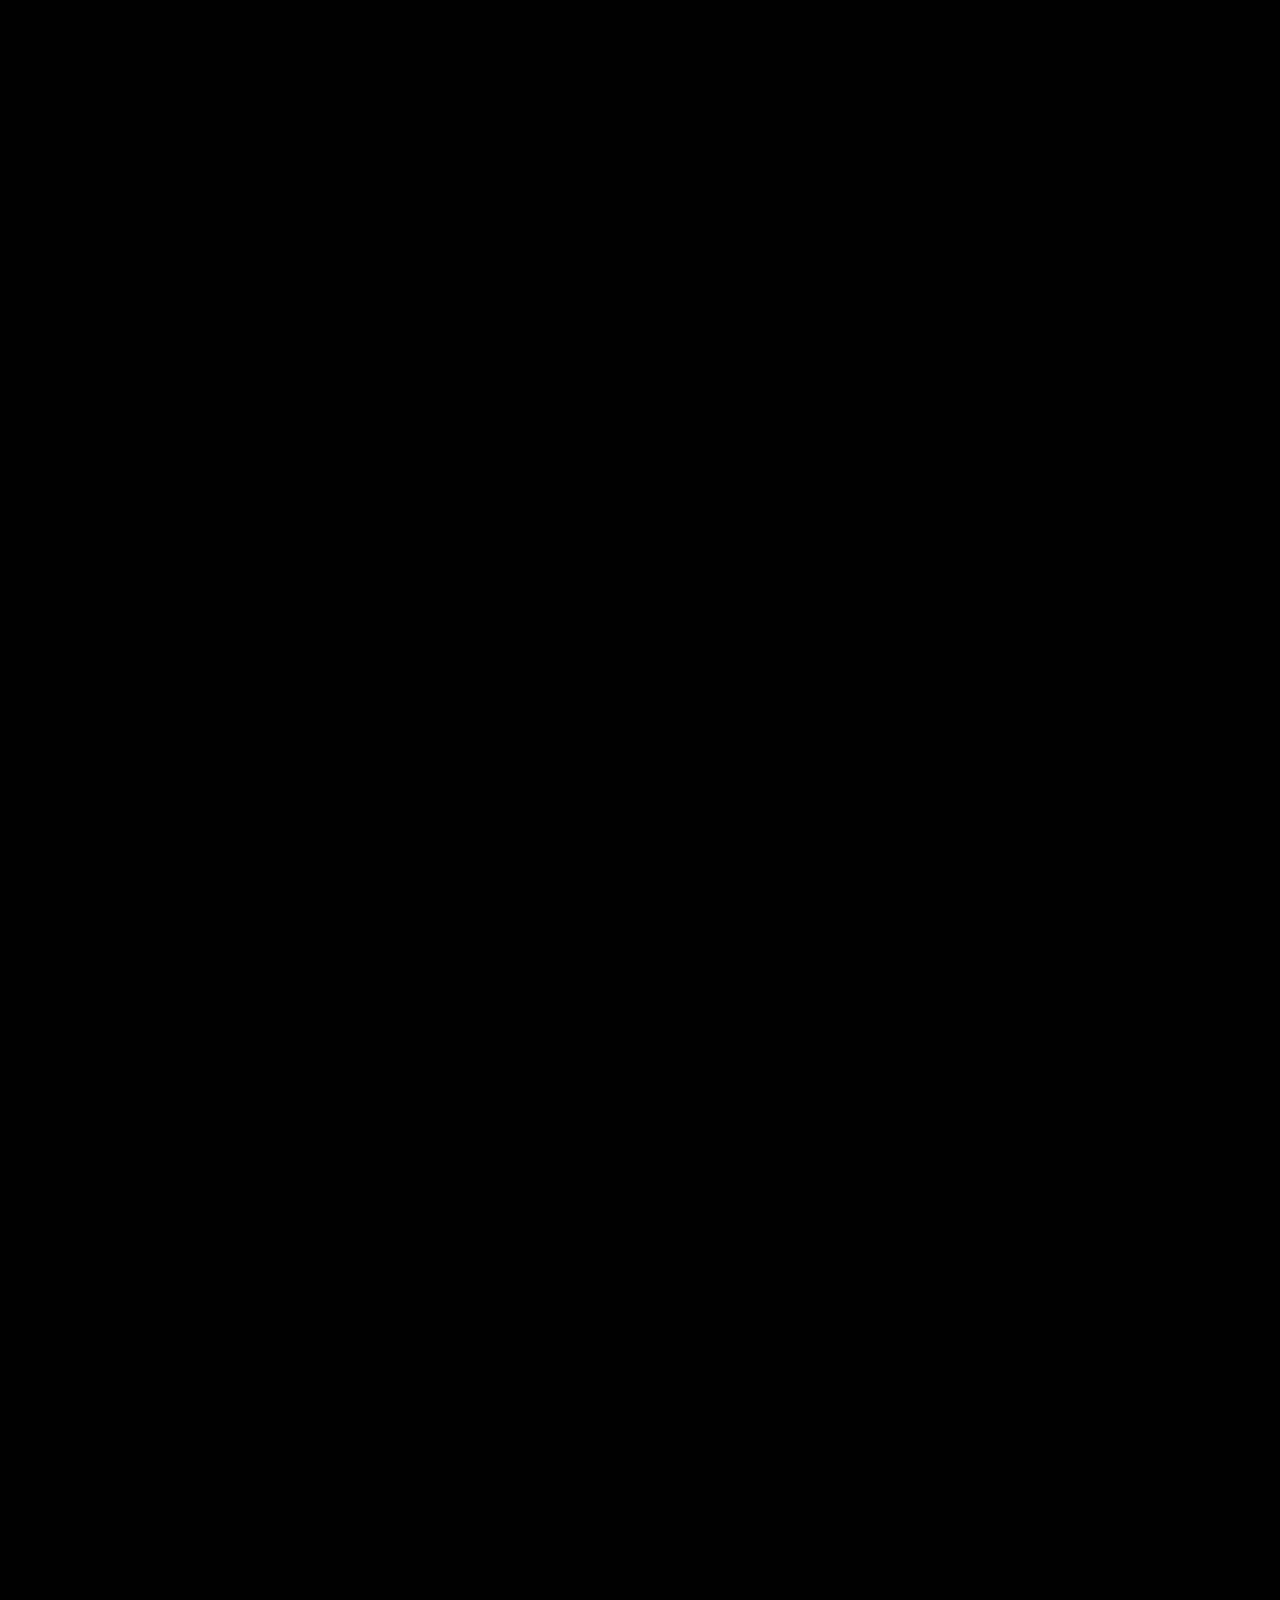
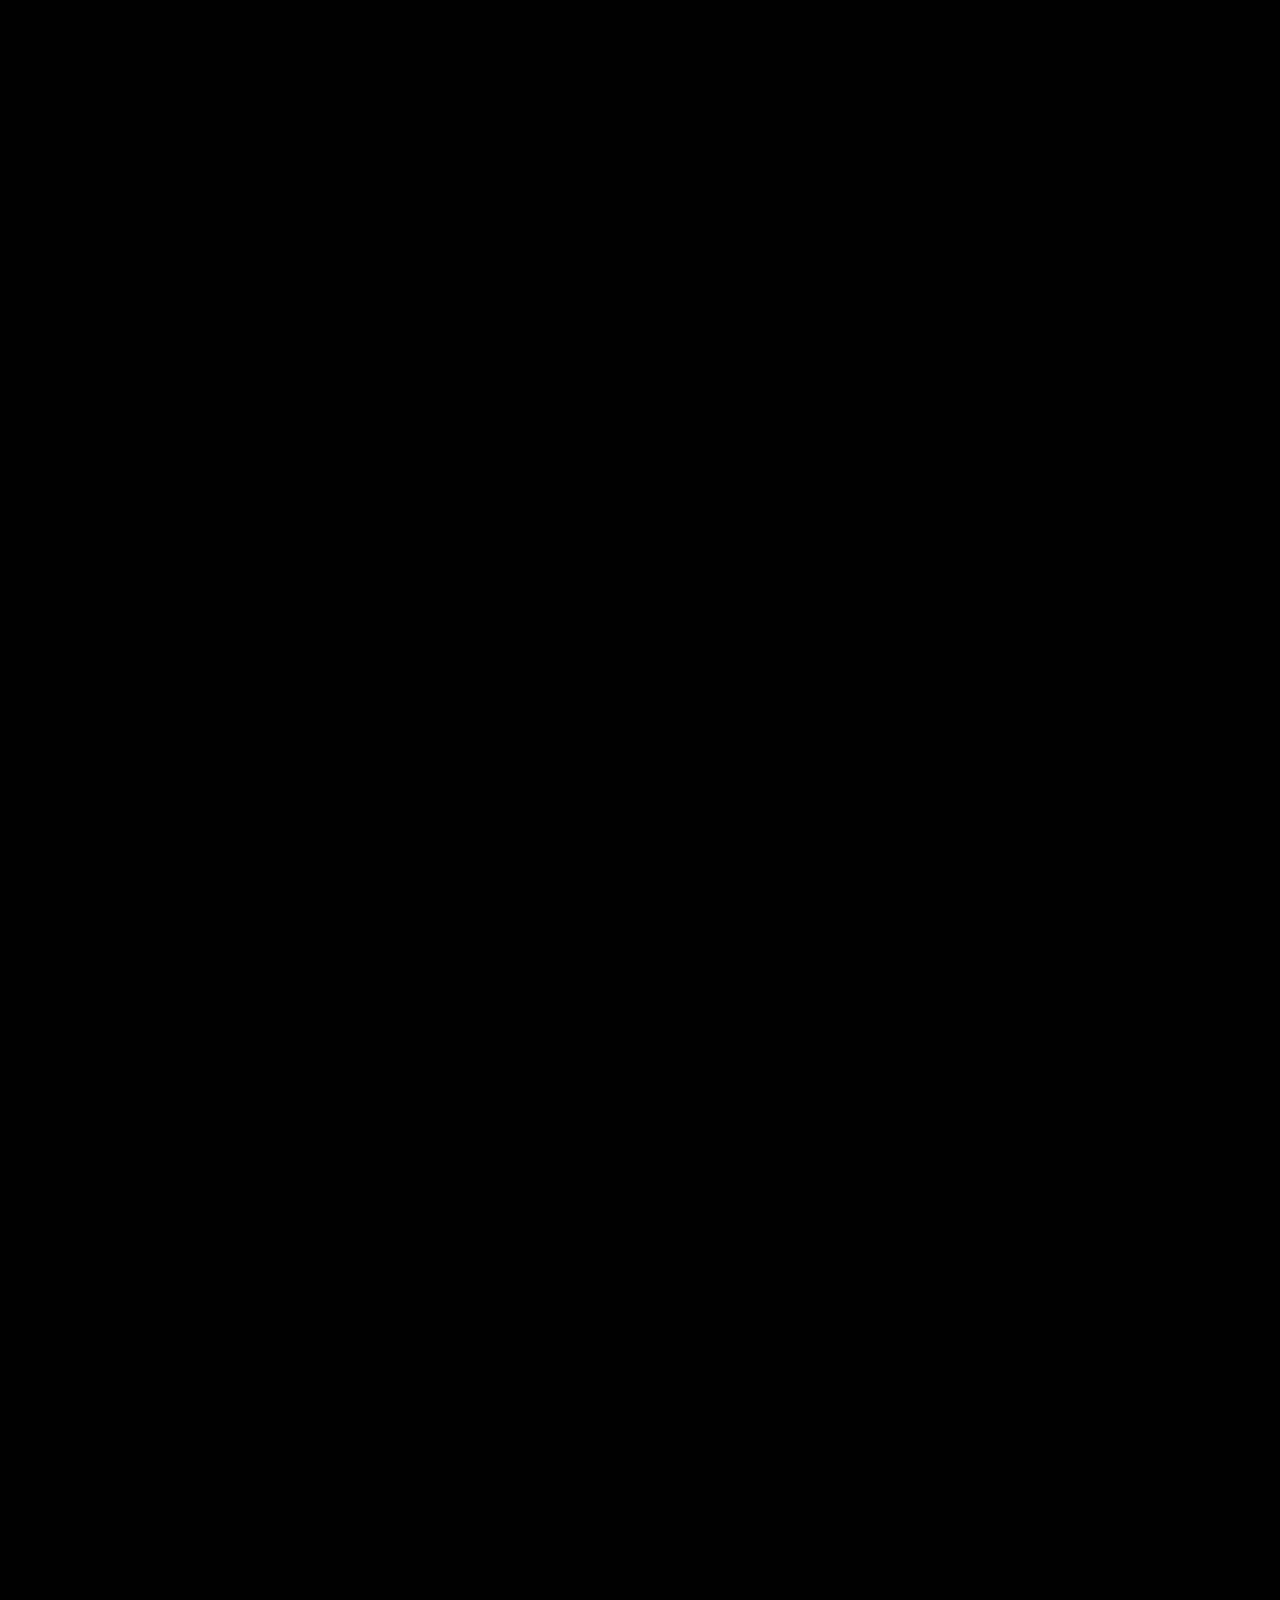
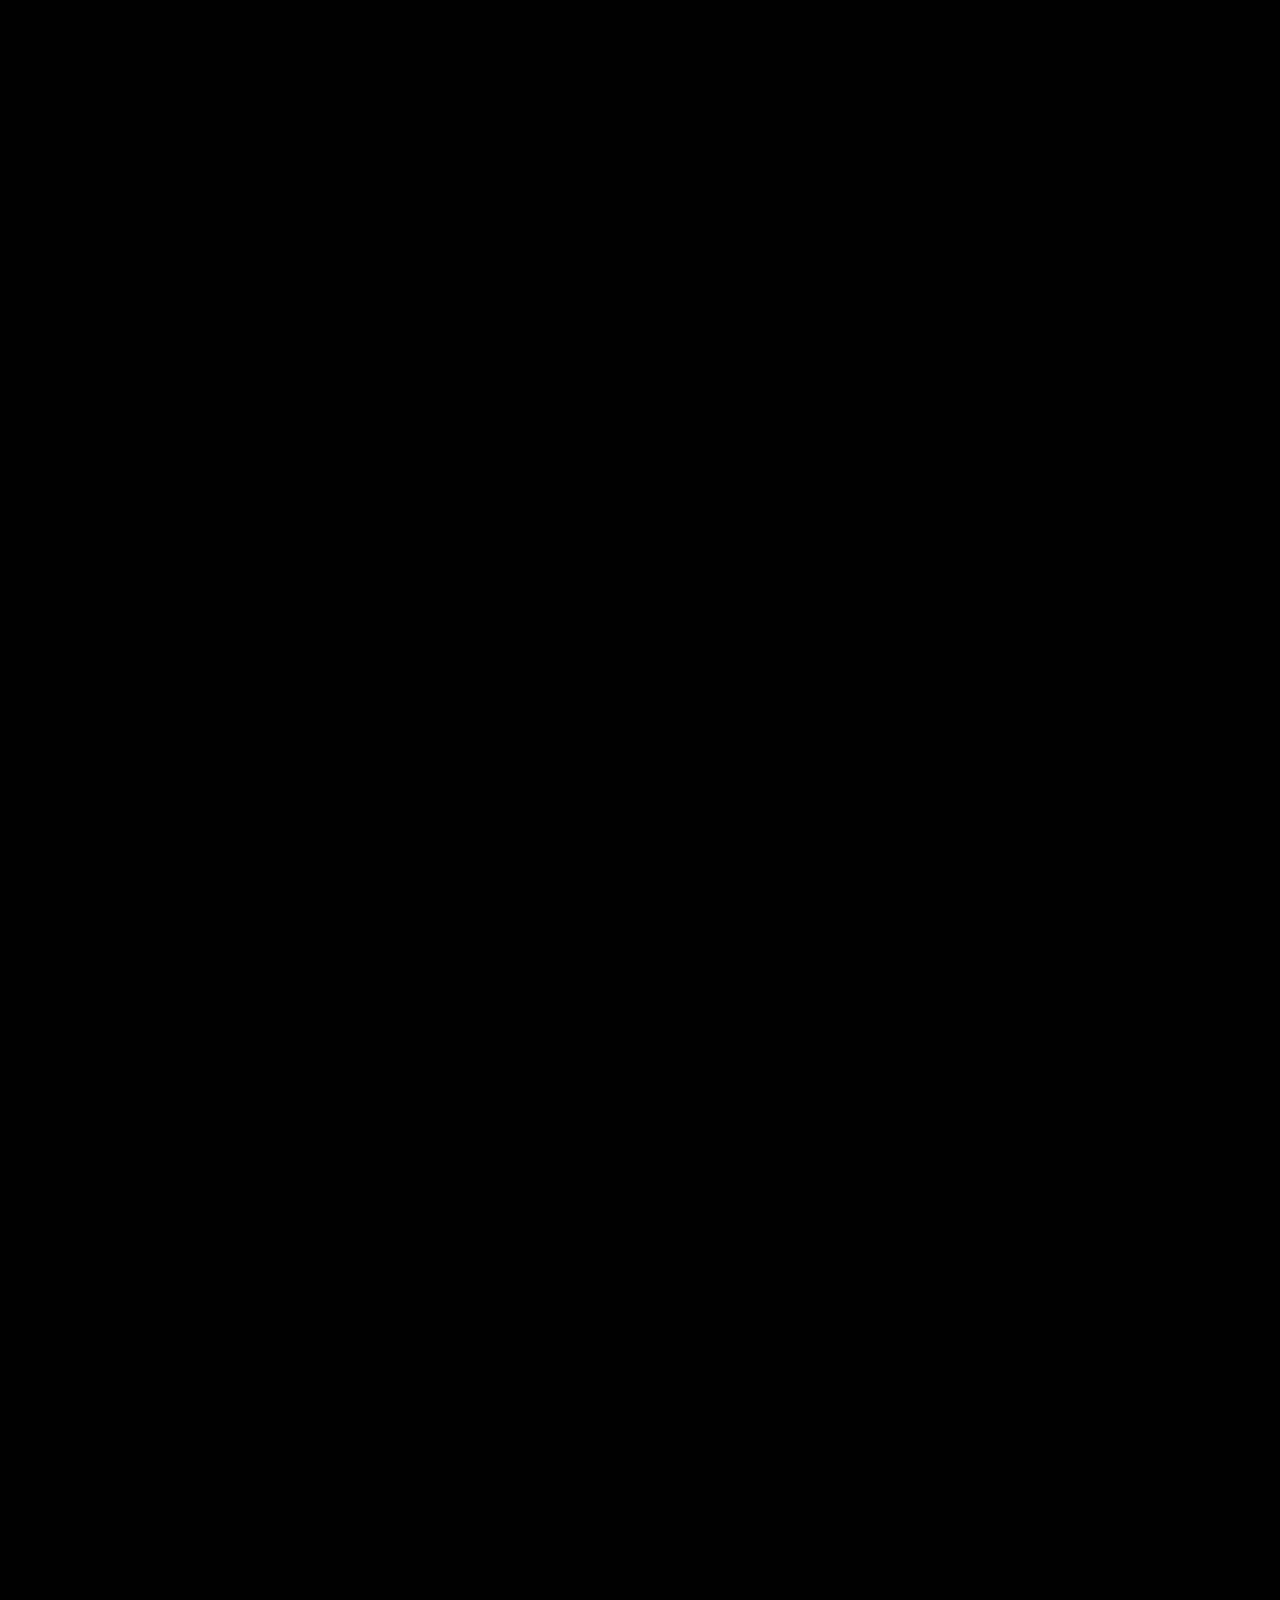
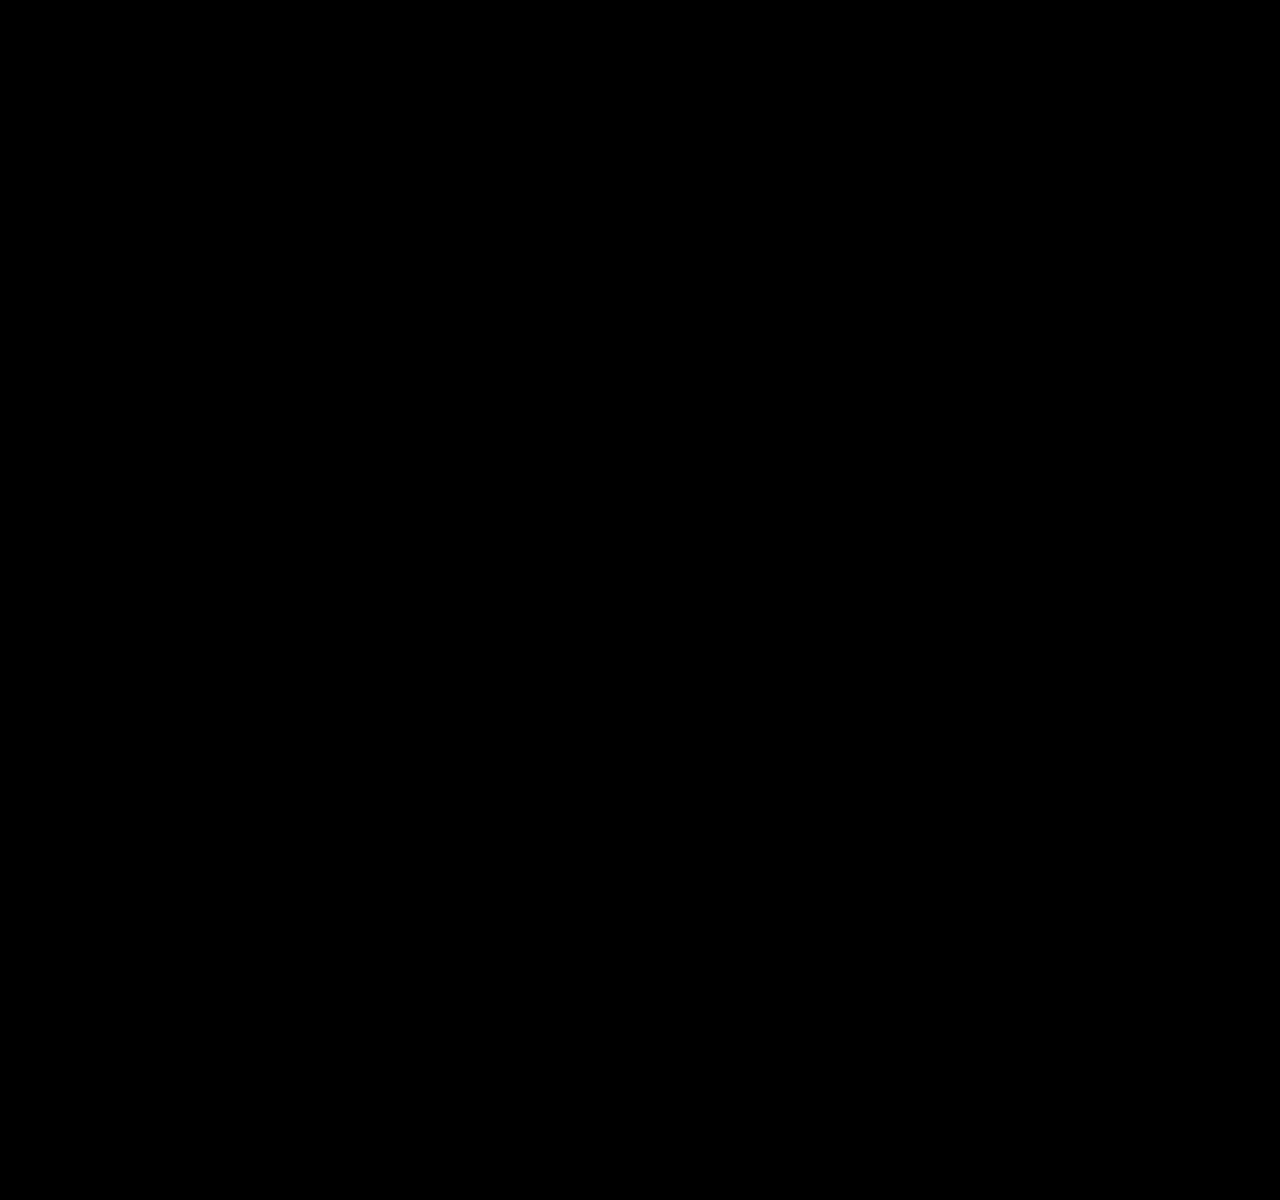
==== commit 5c4f6309: "LUMEN Initiative landing page Self-contained static site: interactive constellation hero rendered wi" ====
--- a/index.html
+++ b/index.html
@@ -3,1065 +3,3981 @@
 <head>
     <meta charset="UTF-8">
     <meta name="viewport" content="width=device-width, initial-scale=1.0">
-    <title>Tally — Am I making progress, or am I standing still?</title>
-    <meta name="description" content="A 20-second nightly ritual. Define what matters. Track whether you moved, held, or drifted. See the truth about your week.">
-    <meta property="og:title" content="Tally — Know if your week actually moved">
-    <meta property="og:description" content="A 20-second nightly ritual that answers one question: Am I making progress, or am I standing still?">
-    <meta property="og:type" content="website">
-    <meta name="twitter:card" content="summary_large_image">
-    <link rel="preconnect" href="https://fonts.googleapis.com">
-    <link rel="preconnect" href="https://fonts.gstatic.com" crossorigin>
-    <link href="https://fonts.googleapis.com/css2?family=Inter:wght@300;400;500;600&display=swap" rel="stylesheet">
+    <title>LUMEN — Lift Up Minds, Empower Neighborhoods</title>
+    <meta name="description" content="A youth-led 501(c)(3) providing hands-on STEM and humanities education to underserved communities through interactive workshops, experiments, and community events.">
+
+    <!-- Three.js loads from jsdelivr — preconnect to overlap DNS/TLS with HTML parse,
+         and modulepreload to start fetching the modules in parallel with parse instead
+         of waiting for the import map to be discovered at end of body.
+         The importmap MUST come before the modulepreload links: a preloaded module
+         whose import-map specifier hasn't been registered yet will resolve its bare
+         specifiers (e.g. OrbitControls.js's `import 'three'`) against the default
+         resolver and throw on reload, leaving the page stuck on a black body. -->
+    <script type="importmap">
+        {
+            "imports": {
+                "three": "https://cdn.jsdelivr.net/npm/three@0.160.0/build/three.module.js",
+                "three/addons/": "https://cdn.jsdelivr.net/npm/three@0.160.0/examples/jsm/"
+            }
+        }
+    </script>
+    <link rel="preconnect" href="https://cdn.jsdelivr.net" crossorigin>
+    <link rel="dns-prefetch" href="https://cdn.jsdelivr.net">
+    <link rel="modulepreload" href="https://cdn.jsdelivr.net/npm/three@0.160.0/build/three.module.js" crossorigin>
+    <link rel="modulepreload" href="https://cdn.jsdelivr.net/npm/three@0.160.0/examples/jsm/controls/OrbitControls.js" crossorigin>
+
+    <!-- Critical webfonts (latin subsets) preloaded so body copy (Carlito, the
+         Calibri-metric webfont) and the italic serif hero slogan (Fraunces)
+         render without a flash of fallback. The full unicode-range matrix
+         lives in the inlined @font-face block below. -->
+    <link rel="preload" href="fonts/Carlito-latin.woff2" as="font" type="font/woff2" crossorigin>
+    <link rel="preload" href="fonts/Fraunces-Italic-latin.woff2" as="font" type="font/woff2" crossorigin>
+
+    <!-- Inlined fonts.css (was a separate request) — removes a render-blocking
+         round-trip on cold loads. unicode-range gates which subset actually downloads.
+         Body = Calibri with Carlito (metric-compatible clone) self-hosted so non-Windows
+         visitors get identical metrics. Headlines = Fraunces, a soft editorial serif. -->
     <style>
-        *, *::before, *::after {
+      /* Carlito — Calibri-metric-compatible webfont. Source: Google Fonts (https://fonts.google.com/specimen/Carlito) */
+      @font-face { font-family: 'Carlito'; font-style: italic; font-weight: 400; font-display: swap; src: url('fonts/Carlito-Italic-vietnamese.woff2') format('woff2'); unicode-range: U+0102-0103, U+0110-0111, U+0128-0129, U+0168-0169, U+01A0-01A1, U+01AF-01B0, U+0300-0301, U+0303-0304, U+0308-0309, U+0323, U+0329, U+1EA0-1EF9, U+20AB; }
+      @font-face { font-family: 'Carlito'; font-style: italic; font-weight: 400; font-display: swap; src: url('fonts/Carlito-Italic-latin-ext.woff2') format('woff2'); unicode-range: U+0100-02BA, U+02BD-02C5, U+02C7-02CC, U+02CE-02D7, U+02DD-02FF, U+0304, U+0308, U+0329, U+1D00-1DBF, U+1E00-1E9F, U+1EF2-1EFF, U+2020, U+20A0-20AB, U+20AD-20C0, U+2113, U+2C60-2C7F, U+A720-A7FF; }
+      @font-face { font-family: 'Carlito'; font-style: italic; font-weight: 400; font-display: swap; src: url('fonts/Carlito-Italic-latin.woff2') format('woff2'); unicode-range: U+0000-00FF, U+0131, U+0152-0153, U+02BB-02BC, U+02C6, U+02DA, U+02DC, U+0304, U+0308, U+0329, U+2000-206F, U+20AC, U+2122, U+2191, U+2193, U+2212, U+2215, U+FEFF, U+FFFD; }
+      @font-face { font-family: 'Carlito'; font-style: italic; font-weight: 700; font-display: swap; src: url('fonts/Carlito-BoldItalic-vietnamese.woff2') format('woff2'); unicode-range: U+0102-0103, U+0110-0111, U+0128-0129, U+0168-0169, U+01A0-01A1, U+01AF-01B0, U+0300-0301, U+0303-0304, U+0308-0309, U+0323, U+0329, U+1EA0-1EF9, U+20AB; }
+      @font-face { font-family: 'Carlito'; font-style: italic; font-weight: 700; font-display: swap; src: url('fonts/Carlito-BoldItalic-latin-ext.woff2') format('woff2'); unicode-range: U+0100-02BA, U+02BD-02C5, U+02C7-02CC, U+02CE-02D7, U+02DD-02FF, U+0304, U+0308, U+0329, U+1D00-1DBF, U+1E00-1E9F, U+1EF2-1EFF, U+2020, U+20A0-20AB, U+20AD-20C0, U+2113, U+2C60-2C7F, U+A720-A7FF; }
+      @font-face { font-family: 'Carlito'; font-style: italic; font-weight: 700; font-display: swap; src: url('fonts/Carlito-BoldItalic-latin.woff2') format('woff2'); unicode-range: U+0000-00FF, U+0131, U+0152-0153, U+02BB-02BC, U+02C6, U+02DA, U+02DC, U+0304, U+0308, U+0329, U+2000-206F, U+20AC, U+2122, U+2191, U+2193, U+2212, U+2215, U+FEFF, U+FFFD; }
+      @font-face { font-family: 'Carlito'; font-style: normal; font-weight: 400; font-display: swap; src: url('fonts/Carlito-vietnamese.woff2') format('woff2'); unicode-range: U+0102-0103, U+0110-0111, U+0128-0129, U+0168-0169, U+01A0-01A1, U+01AF-01B0, U+0300-0301, U+0303-0304, U+0308-0309, U+0323, U+0329, U+1EA0-1EF9, U+20AB; }
+      @font-face { font-family: 'Carlito'; font-style: normal; font-weight: 400; font-display: swap; src: url('fonts/Carlito-latin-ext.woff2') format('woff2'); unicode-range: U+0100-02BA, U+02BD-02C5, U+02C7-02CC, U+02CE-02D7, U+02DD-02FF, U+0304, U+0308, U+0329, U+1D00-1DBF, U+1E00-1E9F, U+1EF2-1EFF, U+2020, U+20A0-20AB, U+20AD-20C0, U+2113, U+2C60-2C7F, U+A720-A7FF; }
+      @font-face { font-family: 'Carlito'; font-style: normal; font-weight: 400; font-display: swap; src: url('fonts/Carlito-latin.woff2') format('woff2'); unicode-range: U+0000-00FF, U+0131, U+0152-0153, U+02BB-02BC, U+02C6, U+02DA, U+02DC, U+0304, U+0308, U+0329, U+2000-206F, U+20AC, U+2122, U+2191, U+2193, U+2212, U+2215, U+FEFF, U+FFFD; }
+      @font-face { font-family: 'Carlito'; font-style: normal; font-weight: 700; font-display: swap; src: url('fonts/Carlito-Bold-vietnamese.woff2') format('woff2'); unicode-range: U+0102-0103, U+0110-0111, U+0128-0129, U+0168-0169, U+01A0-01A1, U+01AF-01B0, U+0300-0301, U+0303-0304, U+0308-0309, U+0323, U+0329, U+1EA0-1EF9, U+20AB; }
+      @font-face { font-family: 'Carlito'; font-style: normal; font-weight: 700; font-display: swap; src: url('fonts/Carlito-Bold-latin-ext.woff2') format('woff2'); unicode-range: U+0100-02BA, U+02BD-02C5, U+02C7-02CC, U+02CE-02D7, U+02DD-02FF, U+0304, U+0308, U+0329, U+1D00-1DBF, U+1E00-1E9F, U+1EF2-1EFF, U+2020, U+20A0-20AB, U+20AD-20C0, U+2113, U+2C60-2C7F, U+A720-A7FF; }
+      @font-face { font-family: 'Carlito'; font-style: normal; font-weight: 700; font-display: swap; src: url('fonts/Carlito-Bold-latin.woff2') format('woff2'); unicode-range: U+0000-00FF, U+0131, U+0152-0153, U+02BB-02BC, U+02C6, U+02DA, U+02DC, U+0304, U+0308, U+0329, U+2000-206F, U+20AC, U+2122, U+2191, U+2193, U+2212, U+2215, U+FEFF, U+FFFD; }
+      /* Fraunces — variable serif for headlines. Source: Google Fonts (https://fonts.google.com/specimen/Fraunces) */
+      @font-face { font-family: 'Fraunces'; font-style: italic; font-weight: 100 900; font-display: swap; src: url('fonts/Fraunces-Italic-vietnamese.woff2') format('woff2'); unicode-range: U+0102-0103, U+0110-0111, U+0128-0129, U+0168-0169, U+01A0-01A1, U+01AF-01B0, U+0300-0301, U+0303-0304, U+0308-0309, U+0323, U+0329, U+1EA0-1EF9, U+20AB; }
+      @font-face { font-family: 'Fraunces'; font-style: italic; font-weight: 100 900; font-display: swap; src: url('fonts/Fraunces-Italic-latin-ext.woff2') format('woff2'); unicode-range: U+0100-02BA, U+02BD-02C5, U+02C7-02CC, U+02CE-02D7, U+02DD-02FF, U+0304, U+0308, U+0329, U+1D00-1DBF, U+1E00-1E9F, U+1EF2-1EFF, U+2020, U+20A0-20AB, U+20AD-20C0, U+2113, U+2C60-2C7F, U+A720-A7FF; }
+      @font-face { font-family: 'Fraunces'; font-style: italic; font-weight: 100 900; font-display: swap; src: url('fonts/Fraunces-Italic-latin.woff2') format('woff2'); unicode-range: U+0000-00FF, U+0131, U+0152-0153, U+02BB-02BC, U+02C6, U+02DA, U+02DC, U+0304, U+0308, U+0329, U+2000-206F, U+20AC, U+2122, U+2191, U+2193, U+2212, U+2215, U+FEFF, U+FFFD; }
+      @font-face { font-family: 'Fraunces'; font-style: normal; font-weight: 100 900; font-display: swap; src: url('fonts/Fraunces-vietnamese.woff2') format('woff2'); unicode-range: U+0102-0103, U+0110-0111, U+0128-0129, U+0168-0169, U+01A0-01A1, U+01AF-01B0, U+0300-0301, U+0303-0304, U+0308-0309, U+0323, U+0329, U+1EA0-1EF9, U+20AB; }
+      @font-face { font-family: 'Fraunces'; font-style: normal; font-weight: 100 900; font-display: swap; src: url('fonts/Fraunces-latin-ext.woff2') format('woff2'); unicode-range: U+0100-02BA, U+02BD-02C5, U+02C7-02CC, U+02CE-02D7, U+02DD-02FF, U+0304, U+0308, U+0329, U+1D00-1DBF, U+1E00-1E9F, U+1EF2-1EFF, U+2020, U+20A0-20AB, U+20AD-20C0, U+2113, U+2C60-2C7F, U+A720-A7FF; }
+      @font-face { font-family: 'Fraunces'; font-style: normal; font-weight: 100 900; font-display: swap; src: url('fonts/Fraunces-latin.woff2') format('woff2'); unicode-range: U+0000-00FF, U+0131, U+0152-0153, U+02BB-02BC, U+02C6, U+02DA, U+02DC, U+0304, U+0308, U+0329, U+2000-206F, U+20AC, U+2122, U+2191, U+2193, U+2212, U+2215, U+FEFF, U+FFFD; }
+    </style>
+
+    <style>
+        :root {
+            /* Body: real Calibri where installed (Windows/Office), Carlito webfont
+               everywhere else — metric-identical, so layout never shifts between them. */
+            --font-body: Calibri, 'Carlito', 'Segoe UI', sans-serif;
+            --font-display: 'Fraunces', Georgia, 'Times New Roman', serif;
+        }
+
+        * {
             margin: 0;
             padding: 0;
             box-sizing: border-box;
         }
 
-        :root {
-            --bg: rgb(20, 20, 23);
-            --bg-surface: rgb(30, 28, 30);
-            --text-primary: rgb(242, 237, 230);
-            --text-secondary: rgb(153, 148, 140);
-            --text-tertiary: rgb(102, 97, 92);
-            --moved: rgb(102, 184, 115);
-            --held: rgb(140, 135, 122);
-            --drifted: rgb(217, 166, 77);
-            --glow: rgb(140, 115, 64);
-            --border: rgba(255, 255, 255, 0.06);
-        }
-
-        html {
-            scroll-behavior: smooth;
+        html, body {
+            width: 100%;
+            background: #000;
         }
 
         body {
-            font-family: 'Inter', -apple-system, BlinkMacSystemFont, sans-serif;
-            background: var(--bg);
-            color: var(--text-primary);
-            line-height: 1.6;
+            font-family: var(--font-body);
+            color: #fff;
+            -webkit-font-smoothing: antialiased;
+            -moz-osx-font-smoothing: grayscale;
             overflow-x: hidden;
-            -webkit-font-smoothing: antialiased;
-        }
-
-        /* ── Hero ── */
-        .hero {
-            min-height: 100vh;
+        }
+
+        .constellation-stage {
+            position: fixed;
+            top: 0;
+            left: 0;
+            width: 100%;
+            height: 100vh;
+            height: 100dvh;
+            z-index: 1;
+        }
+
+        #constellation-container {
+            position: absolute;
+            inset: 0;
+            width: 100%;
+            height: 100%;
+        }
+
+        #constellation-container canvas {
+            display: block;
+            cursor: default;
+            /* Default: vertical pans scroll the page (scrollytelling phase).
+               OrbitControls would otherwise set touch-action: none inline,
+               trapping the scroll on touch devices. We strip its inline
+               value after construction (see init) and toggle to `none`
+               only when interactive mode activates (rule below). */
+            touch-action: pan-y;
+        }
+
+        .constellation-stage.interactive #constellation-container canvas {
+            cursor: grab;
+        }
+
+        .constellation-stage.interactive #constellation-container canvas:active {
+            cursor: grabbing;
+        }
+
+        /* Persistent per-star name labels — one per constellation star, naming
+           the panel the star opens. Positioned every frame from animate() via
+           transform; JS drives the inline opacity (star ignite fade × envFade ×
+           interactive gate), and the transition below smooths every change so
+           the interactive-mode entry fades them in rather than popping. */
+        .star-name-label {
+            position: absolute;
+            top: 0;
+            left: 0;
+            pointer-events: none;
+            white-space: nowrap;
+            font-family: var(--font-body);
+            font-size: 10.5px;
+            font-weight: 500;
+            letter-spacing: 0.24em;
+            text-transform: uppercase;
+            color: rgba(226, 231, 245, 0.85);
+            text-shadow: 0 1px 6px rgba(0, 0, 0, 0.85),
+                         0 0 16px rgba(0, 0, 0, 0.55);
+            opacity: 0;
+            transition: opacity 0.3s cubic-bezier(0.22, 0.61, 0.36, 1);
+            will-change: transform, opacity;
+        }
+
+        /* Info-tier stars (Our Mission / About Us / Connect with Us) read a
+           notch above the course stars. */
+        .star-name-label.is-info {
+            font-size: 11.5px;
+            letter-spacing: 0.28em;
+            color: rgba(245, 247, 252, 0.95);
+        }
+
+        /* === Liquid Glass Panels (Apple style) === */
+
+        .panel-layer {
+            position: fixed;
+            inset: 0;
+            width: 100%;
+            height: 100vh;
+            height: 100dvh;
+            /* Above the landing overlay (z 30): the resting "Our Mission" peek
+               words sit at the bottom-left, where the hero's left-edge scrim
+               paints — under it (old z 20) the white type was veiled to ~40%
+               brightness. Above it, the scrim instead acts as free contrast
+               backing. Layer + resting panels stay pointer-events: none, so
+               nothing in the overlay loses clicks. */
+            z-index: 31;
+            pointer-events: none;
+            /* Vertical pans inside the layer fall through to page scroll —
+               otherwise on touch devices the panel intercepts the gesture
+               once its pointer-events flips to auto, and scroll stalls. */
+            touch-action: pan-y;
+            display: flex;
+            align-items: center;
+            justify-content: center;
+        }
+
+        .liquid-glass-panel {
+            position: absolute;
+            top: 50%;
+            left: 50%;
+            width: min(480px, calc(100% - 3rem));
+            padding: 2.75rem 2.5rem;
+            border-radius: 1.75rem;
+            background: linear-gradient(180deg,
+                rgba(255, 255, 255, 0.035) 0%,
+                rgba(255, 255, 255, 0.012) 100%);
+            backdrop-filter: blur(36px) saturate(115%) brightness(1.0);
+            -webkit-backdrop-filter: blur(36px) saturate(115%) brightness(1.0);
+            /* Continuous bright rim — the border is the only edge accent; no
+               top-only sheen, no corner radials. Depth comes from the drop
+               shadow + backdrop blur, not from sculpted insets. */
+            border: 1.5px solid rgba(255, 255, 255, 0.28);
+            box-shadow:
+                0 36px 88px -14px rgba(0, 0, 0, 0.72),
+                0 14px 32px rgba(0, 0, 0, 0.42),
+                inset 0 1px 0 rgba(255, 255, 255, 0.18),
+                inset 0 -1px 0 rgba(255, 255, 255, 0.04);
+            opacity: 0;
+            transform: translate(-50%, -50%) translateY(0);
+            pointer-events: none;
+            overflow: hidden;
+            /* Same reason as on .panel-layer — vertical pans must propagate
+               to the document so touch users can scroll past a visible panel. */
+            touch-action: pan-y;
+            /* Only opacity is tweened — box-shadow used to be in the transition
+               list, but with the heavy backdrop-filter active the browser had
+               to re-paint + re-blur every frame for 0.4s, stalling RAF and
+               making the constellation rotation visibly jitter on open/close.
+               Promoting opacity/transform via will-change keeps the panel on
+               its own GPU layer so the canvas under it can keep painting. */
+            transition: opacity 0.35s cubic-bezier(0.22, 1, 0.36, 1);
+            will-change: opacity, transform;
+            --slide-y: 0px;
+        }
+
+        /* Subtle top-down sky-light fade — a hair brighter at the top, a hair
+           darker at the bottom. No corner radials, no diagonal sheen — the
+           reference reads as flat translucent acrylic, not a sculpted lens. */
+        .liquid-glass-panel::before {
+            content: '';
+            position: absolute;
+            inset: 0;
+            border-radius: inherit;
+            background: linear-gradient(180deg,
+                rgba(255, 255, 255, 0.045) 0%,
+                rgba(255, 255, 255, 0) 60%);
+            pointer-events: none;
+        }
+
+        .liquid-glass-panel > * {
+            position: relative;
+            z-index: 1;
+        }
+
+        /* Back / Return-to-top button — pill in the top-right of a modal panel.
+           Replaces the prior X close button. Label is set dynamically: "Back"
+           when opened from the constellation, "Return to top" when opened
+           from the menu. Only rendered while .panel-modal is active. */
+        .panel-back {
+            position: absolute;
+            top: 0.9rem;
+            right: 0.9rem;
+            display: none;
+            align-items: center;
+            gap: 0.45rem;
+            padding: 0.45rem 0.95rem 0.45rem 0.75rem;
+            background: rgba(255, 255, 255, 0.08);
+            color: rgba(255, 255, 255, 0.88);
+            border: 1px solid rgba(255, 255, 255, 0.18);
+            border-radius: 9999px;
+            font-family: inherit;
+            font-size: 0.85rem;
+            line-height: 1;
+            cursor: pointer;
+            z-index: 2;
+            transition:
+                background 0.22s cubic-bezier(0.22, 1, 0.36, 1),
+                color 0.22s cubic-bezier(0.22, 1, 0.36, 1),
+                border-color 0.22s cubic-bezier(0.22, 1, 0.36, 1),
+                transform 0.22s cubic-bezier(0.22, 1, 0.36, 1),
+                box-shadow 0.22s cubic-bezier(0.22, 1, 0.36, 1);
+        }
+        .panel-back .panel-back-arrow {
+            display: inline-block;
+            transition: transform 0.22s cubic-bezier(0.22, 1, 0.36, 1);
+        }
+        .panel-back:hover,
+        .panel-back:focus-visible {
+            background: rgba(255, 255, 255, 0.18);
+            border-color: rgba(255, 255, 255, 0.32);
+            color: #fff;
+            transform: translateX(-2px);
+            box-shadow: 0 8px 20px -10px rgba(0, 0, 0, 0.5);
+            outline: none;
+        }
+        .panel-back:hover .panel-back-arrow,
+        .panel-back:focus-visible .panel-back-arrow {
+            transform: translateX(-3px);
+        }
+        .panel-layer.panel-modal .liquid-glass-panel .panel-back {
+            display: inline-flex;
+        }
+
+        /* Modal mode: panel reads as "lifted" — deeper drop shadow + a brighter
+           rim. The transform is owned by JS (updatePanels), so we only stack
+           shadows here to avoid a fight over translate(). */
+        .panel-layer.panel-modal .liquid-glass-panel {
+            border-color: rgba(255, 255, 255, 0.34);
+            box-shadow:
+                0 56px 132px -18px rgba(0, 0, 0, 0.82),
+                0 22px 52px rgba(0, 0, 0, 0.48),
+                inset 0 1px 0 rgba(255, 255, 255, 0.22),
+                inset 0 -1px 0 rgba(255, 255, 255, 0.05);
+        }
+
+        .panel-kicker {
+            display: inline-block;
+            padding: 0.38rem 0.95rem;
+            border-radius: 9999px;
+            background: rgba(255, 255, 255, 0.08);
+            border: 1px solid rgba(255, 255, 255, 0.16);
+            color: rgba(232, 232, 246, 0.95);
+            font-family: var(--font-body);
+            font-size: 0.7rem;
+            letter-spacing: 0.32em;
+            text-transform: uppercase;
+            margin-bottom: 1.5rem;
+        }
+
+        .panel-title {
+            font-family: var(--font-display);
+            font-size: clamp(1.75rem, 3.6vw, 2.55rem);
+            font-weight: 600;
+            line-height: 1.14;
+            letter-spacing: -0.01em;
+            background: linear-gradient(to bottom, #ffffff 0%, #d1d5e0 100%);
+            -webkit-background-clip: text;
+            -webkit-text-fill-color: transparent;
+            background-clip: text;
+            margin-bottom: 1.35rem;
+        }
+
+        .panel-body {
+            font-size: clamp(0.98rem, 1.18vw, 1.08rem);
+            line-height: 1.7;
+            color: rgba(220, 224, 240, 0.85);
+        }
+
+        .panel-fineprint {
+            margin-top: 1.1rem;
+            font-size: 0.78rem;
+            line-height: 1.55;
+            color: rgba(220, 224, 240, 0.55);
+            font-style: italic;
+        }
+
+        .panel-members {
+            list-style: none;
+            padding: 0;
+            margin: 1.1rem 0 0;
+            display: grid;
+            gap: 0.6rem;
+            font-size: 0.88rem;
+            line-height: 1.45;
+            color: rgba(220, 224, 240, 0.78);
+        }
+        .panel-members li {
+            padding-left: 0.85rem;
+            position: relative;
+        }
+        .panel-members li::before {
+            content: '';
+            position: absolute;
+            left: 0;
+            top: 0.55em;
+            width: 4px;
+            height: 4px;
+            border-radius: 9999px;
+            background: rgba(255, 255, 255, 0.5);
+        }
+        .panel-members strong {
+            color: #fff;
+            font-weight: 600;
+            letter-spacing: 0.01em;
+        }
+
+        .panel-links {
+            list-style: none;
+            padding: 0;
+            margin: 1.1rem 0 0;
+            display: grid;
+            gap: 0.7rem;
+        }
+        .panel-link {
+            display: flex;
+            align-items: center;
+            gap: 0.95rem;
+            padding: 0.85rem 1rem;
+            border-radius: 0.85rem;
+            background: rgba(255, 255, 255, 0.03);
+            border: 1px solid rgba(255, 255, 255, 0.1);
+            text-decoration: none;
+            color: inherit;
+            transition:
+                background 0.25s cubic-bezier(0.22, 1, 0.36, 1),
+                border-color 0.25s cubic-bezier(0.22, 1, 0.36, 1),
+                transform 0.25s cubic-bezier(0.22, 1, 0.36, 1);
+        }
+        .panel-link:hover {
+            background: rgba(255, 255, 255, 0.08);
+            border-color: rgba(255, 255, 255, 0.22);
+            transform: translateY(-1px);
+        }
+        .panel-link-icon {
+            flex-shrink: 0;
+            display: inline-flex;
+            align-items: center;
+            justify-content: center;
+        }
+        .panel-link-text {
+            display: flex;
+            flex-direction: column;
+            min-width: 0;
+            overflow-wrap: anywhere;
+        }
+        .panel-link-label {
+            font-size: 0.78rem;
+            color: rgba(220, 224, 240, 0.65);
+            margin-bottom: 0.15rem;
+            letter-spacing: 0.02em;
+        }
+        .panel-link-value {
+            font-size: 0.98rem;
+            font-weight: 500;
+            color: #fff;
+            letter-spacing: 0.01em;
+            line-height: 1.3;
+        }
+
+        /* === Info captions (panels 1–3) — bare scrollytelling text ===
+           The three scroll-driven info panels (Our Mission / About Us /
+           Connect with Us) shed ALL glass chrome and read as a left-anchored
+           caption column directly over the starfield while the camera zooms
+           between stars. Course panels (4–11) keep the centered glass card
+           untouched. Transform contract with JS (updatePanels): CSS owns the
+           horizontal anchor (`left` below, no translateX); the base transform
+           is only the vertical centering translateY(-50%), and JS composes
+           the per-frame motion translateY on top — see panelBaseTransform(). */
+        .liquid-glass-panel.info-caption {
+            top: 50%;
+            left: clamp(1.5rem, 7vw, 7rem);
+            /* ~36ch measured against the caption's own body size — wide
+               enough that the display title wraps by phrase, not word. */
+            width: min(42ch, calc(100vw - 3rem));
+            padding: 0;
+            border: none;
+            border-radius: 0;
+            background: none;
+            backdrop-filter: none;
+            -webkit-backdrop-filter: none;
+            box-shadow: none;
+            overflow: visible;
+            text-align: left;
+            transform: translateY(-50%);
+            /* Legibility over a busy starfield without a card: a tight
+               contact shadow plus a wide soft one under the type; the
+               ::before halo below carries the rest. */
+            text-shadow:
+                0 1px 2px rgba(2, 6, 14, 0.65),
+                0 2px 22px rgba(2, 6, 14, 0.5);
+        }
+        /* Soft edgeless darkening behind the caption — replaces the card's
+           top-sheen ::before. The ellipse hits 0 alpha well inside its own
+           box, so no edge, corner, or band can ever read as a panel rim.
+           It lives on the panel, so it inherits the JS-driven opacity and
+           rides the same rise/exit transform as the words. */
+        .liquid-glass-panel.info-caption::before {
+            inset: -3.5rem -5rem -3.5rem calc(-1 * clamp(1.5rem, 7vw, 7rem) - 1.5rem);
+            background: radial-gradient(ellipse 95% 85% at 32% 50%,
+                rgba(3, 7, 16, 0.60) 0%,
+                rgba(3, 7, 16, 0.32) 46%,
+                rgba(3, 7, 16, 0) 72%);
+        }
+        /* Kicker drops the pill chrome — bare letterspaced words, so the
+           resting peek reads as type emerging from the fold, not a badge. */
+        .liquid-glass-panel.info-caption .panel-kicker {
+            padding: 0;
+            background: none;
+            border: none;
+            border-radius: 0;
+            font-size: 0.75rem;
+            letter-spacing: 0.34em;
+            line-height: 1.4;
+            color: rgba(236, 239, 250, 0.92);
+            margin-bottom: 1.1rem;
+        }
+        /* Type scales up a notch — no card bounding it anymore. Same
+           Fraunces gradient treatment as the cards. NOTE: no text-shadow
+           here — the gradient uses transparent text-fill, and a shadow
+           would show through the letterforms. The ::before halo covers it. */
+        .liquid-glass-panel.info-caption .panel-title {
+            font-size: clamp(2rem, 3.5vw, 2.75rem);
+            line-height: 1.08;
+            letter-spacing: -0.015em;
+            margin-bottom: 1.35rem;
+            text-shadow: none;
+        }
+        .liquid-glass-panel.info-caption .panel-body {
+            font-size: clamp(1.02rem, 1.28vw, 1.16rem);
+            line-height: 1.68;
+            color: rgba(228, 232, 246, 0.92);
+        }
+        .liquid-glass-panel.info-caption .panel-members {
+            font-size: 0.92rem;
+            color: rgba(228, 232, 246, 0.85);
+        }
+        /* Modal mode: kill the "lifted card" shadow/rim the shared
+           .panel-modal rule stacks on — on a borderless text block it would
+           paint a ghost rectangle. */
+        .panel-layer.panel-modal .liquid-glass-panel.info-caption {
+            border-color: transparent;
+            box-shadow: none;
+        }
+        /* Back pill (modal-only — display gated by .panel-modal as before):
+           with no card corner to pin to, it flows above the kicker. Static
+           position also keeps it inside the scrollable box under the mobile
+           modal's max-height/overflow rule. */
+        .liquid-glass-panel.info-caption .panel-back {
+            position: static;
+            margin-bottom: 1.3rem;
+        }
+        .panel-layer.panel-modal .liquid-glass-panel.info-caption .panel-back {
+            display: flex;
+            width: fit-content;
+        }
+
+        .copy-toast {
+            position: fixed;
+            left: 50%;
+            bottom: 2.4rem;
+            transform: translate(-50%, 24px) scale(0.96);
+            display: inline-flex;
+            align-items: center;
+            gap: 0.6rem;
+            padding: 0.75rem 1.1rem;
+            border-radius: 9999px;
+            background: rgba(20, 22, 32, 0.78);
+            border: 1px solid rgba(255, 255, 255, 0.18);
+            backdrop-filter: blur(14px);
+            -webkit-backdrop-filter: blur(14px);
+            color: #fff;
+            font-size: 0.95rem;
+            font-weight: 500;
+            letter-spacing: 0.01em;
+            box-shadow: 0 10px 40px rgba(0, 0, 0, 0.45);
+            opacity: 0;
+            pointer-events: none;
+            z-index: 10000;
+            transition: opacity 280ms ease, transform 320ms cubic-bezier(0.22, 1, 0.36, 1);
+        }
+        .copy-toast.visible {
+            opacity: 1;
+            transform: translate(-50%, 0) scale(1);
+        }
+        .copy-toast-icon {
+            color: #7be084;
+            flex-shrink: 0;
+        }
+
+        .scroll-hint {
+            position: fixed;
+            bottom: 2.2rem;
+            left: 50%;
+            transform: translateX(-50%);
+            z-index: 25;
+            font-family: var(--font-body);
+            font-size: 0.72rem;
+            letter-spacing: 0.32em;
+            text-transform: uppercase;
+            color: rgba(220, 220, 235, 0.55);
             display: flex;
             flex-direction: column;
             align-items: center;
+            gap: 0.6rem;
+            opacity: 0;
+            pointer-events: none;
+            /* No CSS opacity transition: JS writes inline opacity every frame
+               (scroll-scrubbed fade + intro reveal), and a transition would lag
+               those updates — e.g. the hint lingering over an opened modal. */
+        }
+
+        .scroll-hint__line {
+            display: block;
+            width: 1px;
+            height: 36px;
+            background: linear-gradient(to bottom,
+                rgba(220, 220, 235, 0.55),
+                rgba(220, 220, 235, 0));
+            transform-origin: top;
+            animation: hintPulse 2.4s cubic-bezier(0.22, 0.61, 0.36, 1) infinite;
+        }
+
+        .scroll-spacer {
+            position: relative;
+            width: 100%;
+            /* Pre-init fallback only — init()/onResize() force an explicit px
+               height (SPACER_VH × innerHeight ≈ 12 viewports). */
+            height: 1200vh;
+            pointer-events: none;
+        }
+
+        @keyframes hintPulse {
+            0%   { transform: scaleY(0.4); opacity: 0.3; }
+            50%  { transform: scaleY(1);   opacity: 1; }
+            100% { transform: scaleY(0.4); opacity: 0.3; }
+        }
+
+        @media (prefers-reduced-motion: reduce) {
+            .liquid-glass-panel {
+                transition: none;
+                opacity: 1 !important;
+            }
+            .scroll-hint__line {
+                animation: none;
+                opacity: 0.5;
+            }
+            .scroll-spacer {
+                height: 100vh;
+                height: 100dvh;
+            }
+            .panel-layer {
+                position: static;
+                height: auto;
+                display: block;
+                padding: 4rem 1.5rem;
+            }
+            .liquid-glass-panel {
+                position: relative;
+                top: auto;
+                left: auto;
+                transform: none !important;
+                margin: 0 auto 2rem;
+            }
+            /* Info captions in the static stacked flow: re-neutralize the
+               absolute left/top anchors (the .info-caption base rule has
+               higher specificity than the reset above) and keep the caption
+               left-aligned with its column. Its scrim halo + text-shadow
+               come from the base rule, so the bare text stays legible here. */
+            .liquid-glass-panel.info-caption {
+                position: relative;
+                top: auto;
+                left: auto;
+                width: min(42ch, calc(100vw - 3rem));
+                margin: 0 auto 2.5rem clamp(1.5rem, 7vw, 7rem);
+            }
+            .landing-overlay {
+                transition: none;
+            }
+            .landing-overlay .lo-load-target,
+            .landing-overlay.is-loaded .lo-load-target {
+                animation: none !important;
+                opacity: 1 !important;
+                transform: none !important;
+                filter: none !important;
+            }
+        }
+
+        /* Apple's Liquid Glass auto-frosts when "Reduce Transparency" is enabled.
+           CSS analog: collapse the live blur to a solid dark fill so the panel
+           remains legible without any backdrop sampling. Highlights/sheen are
+           also cleared since they only read against a refractive surface. */
+        @media (prefers-reduced-transparency: reduce) {
+            .liquid-glass-panel,
+            .lo-card {
+                backdrop-filter: none;
+                -webkit-backdrop-filter: none;
+                background: rgba(12, 16, 24, 0.88);
+            }
+            .liquid-glass-panel::before,
+            .lo-card::after {
+                background: none;
+            }
+            /* Hero scrim: keep near-opaque where the copy sits and fade only
+               past it. Doubled class so this outranks the base .lo-hero-card
+               rule that appears later in the sheet. */
+            .lo-card.lo-hero-card {
+                background: linear-gradient(90deg,
+                    rgba(10, 14, 22, 0.96) 0%,
+                    rgba(10, 14, 22, 0.92) 72%,
+                    rgba(10, 14, 22, 0) 100%);
+            }
+        }
+
+        @media (max-width: 768px) {
+            /* Existing kicker/panel padding tweaks — kept here because the
+               .liquid-glass-panel base rule sits earlier in the file, so
+               this block correctly overrides it via source order. The
+               mobile *layout* rules (position flips, modal-mode overrides,
+               etc.) live in the consolidated mobile block at the very end
+               of this <style> sheet — they need to come AFTER base rules
+               like .landing-overlay and .lo-hero-card to win the cascade. */
+            .liquid-glass-panel {
+                padding: 2.1rem 1.6rem;
+                border-radius: 1.4rem;
+            }
+            .panel-kicker {
+                font-size: 0.65rem;
+                margin-bottom: 1.1rem;
+            }
+            /* Info captions on a narrow viewport: essentially full-width
+               with comfortable margins. (Padding stays 0 via the higher-
+               specificity .info-caption base rule — the card padding above
+               only applies to the course-card modals.) */
+            .liquid-glass-panel.info-caption {
+                left: 1.25rem;
+                width: calc(100vw - 2.5rem);
+            }
+        }
+
+        /* === Landing reference overlay (top of constellation) === */
+
+        .landing-overlay {
+            position: fixed;
+            inset: 0;
+            z-index: 30;
+            padding: 1rem;
+            pointer-events: none;
+            color: #fff;
+            font-family: var(--font-body);
+            display: grid;
+            /* Asymmetric columns mirror the landing reference: a narrower LEFT
+               hero card so its top-right Menu button anchors visually inside
+               the card instead of floating at viewport center. */
+            grid-template-columns: minmax(320px, 0.86fr) minmax(320px, 1.14fr);
+            grid-template-rows: auto;
+            gap: 1rem;
+            /* Hidden until the load-in intro's environment reveal — otherwise the
+               translucent cards sit on a pure-black body and read as overly
+               tinted before the gradient/stars fill in behind them. visibility
+               (not just opacity) so the invisible menu/CTA can't be clicked
+               during the dark ignition phase; JS adds .is-loaded to reveal. */
+            opacity: 0;
+            visibility: hidden;
+            transition: opacity 1100ms cubic-bezier(0.22, 1, 0.36, 1);
+        }
+        .landing-overlay.is-loaded { visibility: visible; }
+        .landing-overlay > * { pointer-events: auto; }
+
+        /* Load-in stagger. Each tagged child animates in once .is-loaded is
+           set on the overlay (added by JS at first scene paint). Pattern
+           follows the skill: opacity + translateY + small blur, 100ms
+           section-level stagger, enter curve. */
+        .landing-overlay .lo-load-target {
+            opacity: 0;
+        }
+        @keyframes lo-enter {
+            from {
+                opacity: 0;
+                transform: translateY(18px);
+                filter: blur(8px);
+            }
+            to {
+                opacity: 1;
+                transform: translateY(0);
+                filter: blur(0);
+            }
+        }
+        .landing-overlay.is-loaded .lo-load-target {
+            animation: lo-enter 1600ms cubic-bezier(0.22, 1, 0.36, 1) both;
+            animation-delay: calc(var(--enter-stagger, 0) * 180ms);
+        }
+
+        /* Base "liquid glass" treatment — translucent surface with reflective accents.
+           Right-side cards inherit this directly; the left hero card overrides with
+           a deeper tint so it reads as the primary surface. */
+        .lo-card {
+            position: relative;
+            background: linear-gradient(180deg,
+                rgba(255, 255, 255, 0.10) 0%,
+                rgba(255, 255, 255, 0.05) 100%);
+            border: 1.5px solid rgba(255, 255, 255, 0.26);
+            border-radius: 1.5rem;
+            box-shadow:
+                inset 0 1px 0 rgba(255, 255, 255, 0.18),
+                inset 0 -1px 0 rgba(255, 255, 255, 0.04),
+                0 14px 32px -10px rgba(0, 0, 0, 0.32),
+                0 4px 12px rgba(0, 0, 0, 0.18);
+        }
+        /* Soft sky-light fade from the top edge — replaces the old rim line. */
+        .lo-card::before {
+            content: '';
+            position: absolute;
+            inset: 0;
+            border-radius: inherit;
+            background: linear-gradient(180deg,
+                rgba(255, 255, 255, 0.045) 0%,
+                rgba(255, 255, 255, 0) 55%);
+            pointer-events: none;
+        }
+        /* No ::after — the border carries the full-perimeter rim. */
+        .lo-card::after { display: none; }
+        /* Make sure card content sits above the ::after overlay */
+        .lo-card > * { position: relative; z-index: 1; }
+
+        /* Top-bar pills floating absolutely above the grid.
+           Socials centered on the page (over the gap between the two columns);
+           tools pinned to the right edge — matches the reference comp. */
+        .lo-topbar {
+            position: absolute;
+            top: 1.5rem;
+            left: 0;
+            right: 0;
+            height: 44px;
+            pointer-events: none;
+            z-index: 2;
+        }
+        .lo-topbar > * { pointer-events: auto; }
+        .lo-topbar .lo-socials {
+            position: absolute;
+            left: 50%;
+            top: 50%;
+            transform: translate(-50%, -50%);
+        }
+        .lo-topbar .lo-menu {
+            position: absolute;
+            right: 1.5rem;
+            top: 50%;
+            transform: translateY(-50%);
+        }
+        .lo-pill {
+            display: inline-flex;
+            align-items: center;
+            gap: 0.6rem;
+            padding: 0.45rem 0.85rem;
+            border-radius: 9999px;
+            background: rgba(0, 0, 0, 0.18);
+            border: 1px solid rgba(255, 255, 255, 0.18);
+            backdrop-filter: blur(8px);
+            -webkit-backdrop-filter: blur(8px);
+            color: #fff;
+            font-size: 0.85rem;
+        }
+        .lo-pill a, .lo-pill button {
+            background: none;
+            border: none;
+            color: #fff;
+            display: inline-flex;
+            align-items: center;
             justify-content: center;
-            text-align: center;
-            padding: 2rem 1.5rem;
+            cursor: pointer;
+            opacity: 0.85;
+        }
+        .lo-pill a:hover, .lo-pill button:hover { opacity: 1; }
+        .lo-socials { gap: 0.9rem; }
+        /* Brand label tucked into the top-right of the hero card, where the
+           Menu button used to live (the menu now sits in the global topbar). */
+        .lo-brand {
+            position: absolute;
+            top: 1.5rem;
+            right: 1.5rem;
+            z-index: 6;
+            font-size: 0.95rem;
+            font-weight: 700;
+            letter-spacing: -0.01em;
+            color: #fff;
+            line-height: 1;
+        }
+        .lo-brand-initiative {
+            font-weight: 500;
+        }
+
+        /* === LEFT hero — gradient scrim, no card chrome ===
+           Not a panel: a left-anchored scrim that darkens the sky behind the
+           copy and fades to fully transparent by mid-viewport, so the
+           constellation bleeds through with no hard edge. Negative margins
+           push the paint past the overlay's 1rem padding to the viewport
+           edge; compensating padding keeps the content where it was. */
+        .lo-hero-card {
+            position: relative;
+            margin: -1rem 0 -1rem -1rem;
+            padding: 3.25rem 2.25rem 3rem 3.25rem;
+            display: flex;
+            flex-direction: column;
+            min-height: 100vh;
+            min-height: 100dvh;
+            /* Multi-stop eases the falloff so the transparent end doesn't
+               band — a two-stop linear fade leaves a visible seam. */
+            background: linear-gradient(90deg,
+                rgba(5, 9, 18, 0.78) 0%,
+                rgba(5, 9, 18, 0.66) 22%,
+                rgba(5, 9, 18, 0.48) 44%,
+                rgba(5, 9, 18, 0.28) 64%,
+                rgba(5, 9, 18, 0.12) 82%,
+                rgba(5, 9, 18, 0) 100%);
+            border: none;
+            border-radius: 0;
+            box-shadow: none;
+        }
+        /* Kill the .lo-card top-sheen — it only reads on a bounded panel. */
+        .lo-hero-card::before { display: none; }
+        /* Menu button + dropdown lives inside .lo-menu so the dropdown can
+           anchor to the button. The wrapper owns the absolute placement; the
+           button is a normal inline-flex child. */
+        .lo-menu {
+            position: absolute;
+            top: 1.5rem;
+            right: 1.5rem;
+            z-index: 6;
+        }
+        .lo-menu-btn {
+            display: inline-flex;
+            align-items: center;
+            gap: 0.65rem;
+            padding: 0.6rem 1.1rem;
+            border-radius: 9999px;
+            background: rgba(0, 0, 0, 0.18);
+            border: 1px solid rgba(255, 255, 255, 0.22);
+            color: #fff;
+            font-size: 0.95rem;
+            font-family: inherit;
+            cursor: pointer;
+            backdrop-filter: blur(8px);
+            -webkit-backdrop-filter: blur(8px);
+            transition:
+                background 0.22s cubic-bezier(0.22, 1, 0.36, 1),
+                border-color 0.22s cubic-bezier(0.22, 1, 0.36, 1),
+                transform 0.22s cubic-bezier(0.22, 1, 0.36, 1),
+                box-shadow 0.22s cubic-bezier(0.22, 1, 0.36, 1);
+        }
+        .lo-menu-btn:hover,
+        .lo-menu-btn:focus-visible {
+            background: rgba(255, 255, 255, 0.14);
+            border-color: rgba(255, 255, 255, 0.36);
+            transform: translateY(-1px);
+            box-shadow: 0 10px 22px -10px rgba(0, 0, 0, 0.5);
+            outline: none;
+        }
+        .lo-menu-btn .lo-menu-glyph {
+            display: inline-block;
+            transition: transform 0.3s cubic-bezier(0.22, 1, 0.36, 1);
+        }
+        .lo-menu.open .lo-menu-btn .lo-menu-glyph {
+            transform: rotate(90deg);
+        }
+
+        /* Dropdown panel — translucent like the cards. Scales/fades in. */
+        .lo-menu-dropdown {
+            position: absolute;
+            top: calc(100% + 0.55rem);
+            right: 0;
+            min-width: 220px;
+            padding: 0.45rem;
+            background: rgba(12, 14, 24, 0.62);
+            border: 1px solid rgba(255, 255, 255, 0.18);
+            border-radius: 1rem;
+            backdrop-filter: blur(22px) saturate(120%);
+            -webkit-backdrop-filter: blur(22px) saturate(120%);
+            box-shadow:
+                0 24px 56px -16px rgba(0, 0, 0, 0.6),
+                inset 0 1px 0 rgba(255, 255, 255, 0.12);
+            opacity: 0;
+            transform: translateY(-8px) scale(0.96);
+            transform-origin: top right;
+            pointer-events: none;
+            transition:
+                opacity 0.24s cubic-bezier(0.22, 1, 0.36, 1),
+                transform 0.28s cubic-bezier(0.25, 1, 0.5, 1);
+            will-change: opacity, transform;
+        }
+        .lo-menu.open .lo-menu-dropdown {
+            opacity: 1;
+            transform: translateY(0) scale(1);
+            pointer-events: auto;
+        }
+        .lo-menu-item {
+            display: flex;
+            align-items: center;
+            justify-content: space-between;
+            gap: 0.75rem;
+            width: 100%;
+            padding: 0.6rem 0.85rem;
+            background: transparent;
+            border: none;
+            border-radius: 0.7rem;
+            color: rgba(232, 234, 245, 0.88);
+            font-family: inherit;
+            font-size: 0.92rem;
+            text-align: left;
+            cursor: pointer;
+            transition:
+                background 0.18s cubic-bezier(0.22, 1, 0.36, 1),
+                color 0.18s cubic-bezier(0.22, 1, 0.36, 1),
+                transform 0.18s cubic-bezier(0.22, 1, 0.36, 1),
+                padding-left 0.22s cubic-bezier(0.22, 1, 0.36, 1);
+        }
+        .lo-menu-item:hover,
+        .lo-menu-item:focus-visible {
+            background: rgba(255, 255, 255, 0.10);
+            color: #fff;
+            padding-left: 1rem;
+            outline: none;
+        }
+        .lo-menu-item .chev {
+            opacity: 0.65;
+            transition:
+                transform 0.28s cubic-bezier(0.22, 1, 0.36, 1),
+                opacity 0.18s cubic-bezier(0.22, 1, 0.36, 1);
+        }
+        .lo-menu-item:hover .chev,
+        .lo-menu-item:focus-visible .chev { opacity: 1; }
+        .lo-menu-item.has-sub.expanded {
+            background: rgba(255, 255, 255, 0.08);
+            color: #fff;
+        }
+        .lo-menu-item.has-sub.expanded .chev {
+            transform: rotate(-180deg);
+        }
+
+        /* Sub-dropdown for course list — slides in from the right edge of the
+           main dropdown. */
+        .lo-course-dropdown {
+            position: absolute;
+            top: 0;
+            right: calc(100% + 0.5rem);
+            min-width: 240px;
+            padding: 0.45rem;
+            background: rgba(12, 14, 24, 0.62);
+            border: 1px solid rgba(255, 255, 255, 0.18);
+            border-radius: 1rem;
+            backdrop-filter: blur(22px) saturate(120%);
+            -webkit-backdrop-filter: blur(22px) saturate(120%);
+            box-shadow:
+                0 24px 56px -16px rgba(0, 0, 0, 0.6),
+                inset 0 1px 0 rgba(255, 255, 255, 0.12);
+            opacity: 0;
+            transform: translateX(8px) scale(0.96);
+            transform-origin: top right;
+            pointer-events: none;
+            transition:
+                opacity 0.24s cubic-bezier(0.22, 1, 0.36, 1),
+                transform 0.28s cubic-bezier(0.25, 1, 0.5, 1);
+            will-change: opacity, transform;
+        }
+        .lo-menu.show-courses .lo-course-dropdown {
+            opacity: 1;
+            transform: translateX(0) scale(1);
+            pointer-events: auto;
+        }
+        @media (max-width: 720px) {
+            .lo-course-dropdown {
+                top: calc(100% + 0.4rem);
+                right: 0;
+                transform: translateY(-8px) scale(0.96);
+            }
+            .lo-menu.show-courses .lo-course-dropdown {
+                transform: translateY(0) scale(1);
+            }
+        }
+        .lo-hero-inner {
+            margin: auto 0;
+            display: flex;
+            flex-direction: column;
+            align-items: flex-start;
+        }
+        .lo-planet {
+            width: 70px; height: 70px;
+            border-radius: 9999px;
             position: relative;
             overflow: hidden;
-        }
-
-        .hero-pulse {
+            margin-bottom: 1.5rem;
+            background:
+                radial-gradient(ellipse 90% 60% at 50% 18%, #f0bfa6 0%, #e0a3b3 45%, #6f6d99 90%),
+                #2a3052;
+            box-shadow:
+                0 0 0 1px rgba(255,255,255,0.08) inset,
+                0 8px 24px rgba(0,0,0,0.6);
+        }
+        .lo-planet::before {
+            content: '';
             position: absolute;
-            width: 600px;
-            height: 600px;
-            border-radius: 50%;
-            background: radial-gradient(circle, rgba(140, 115, 64, 0.08) 0%, transparent 70%);
-            animation: pulse 4s ease-in-out infinite;
-            pointer-events: none;
-        }
-
-        @keyframes pulse {
-            0%, 100% { transform: scale(0.8); opacity: 0.4; }
-            50% { transform: scale(1.15); opacity: 0.8; }
-        }
-
-        .hero-content {
-            position: relative;
-            z-index: 1;
-            max-width: 640px;
-        }
-
-        .hero h1 {
-            font-size: clamp(1.75rem, 5vw, 2.75rem);
-            font-weight: 300;
-            letter-spacing: -0.02em;
-            line-height: 1.3;
+            left: 0; right: 0;
+            top: 50%; bottom: 0;
+            background:
+                linear-gradient(180deg,
+                    #6c4d6a 0%,
+                    #4a4275 18%,
+                    #2d3960 45%,
+                    #1a2a48 100%);
+        }
+        .lo-planet::after {
+            content: '';
+            position: absolute;
+            left: -10%; right: -10%;
+            top: 48%;
+            height: 14%;
+            background:
+                radial-gradient(ellipse 22% 60% at 22% 60%, #2a2638 35%, transparent 70%),
+                radial-gradient(ellipse 18% 70% at 48% 55%, #1f2030 35%, transparent 70%),
+                radial-gradient(ellipse 26% 55% at 78% 65%, #1a1a2c 35%, transparent 75%);
+        }
+        .lo-hero-title {
+            font-family: var(--font-display);
+            font-size: clamp(1.6rem, 2.8vw, 2.4rem);
+            line-height: 1.05;
+            font-weight: 600;
+            letter-spacing: -0.01em;
             margin-bottom: 1.5rem;
-        }
-
-        .hero p {
-            font-size: clamp(1rem, 2.5vw, 1.2rem);
-            color: var(--text-secondary);
-            font-weight: 300;
-            max-width: 480px;
-            margin: 0 auto 2.5rem;
-            line-height: 1.7;
-        }
-
-        /* ── Waitlist Form ── */
-        .waitlist-form {
-            display: flex;
-            gap: 0.75rem;
-            max-width: 420px;
-            margin: 0 auto 1.5rem;
-            width: 100%;
-        }
-
-        .waitlist-form input[type="email"] {
-            flex: 1;
-            background: rgba(255, 255, 255, 0.05);
-            border: 1px solid rgba(255, 255, 255, 0.1);
-            border-radius: 10px;
-            padding: 0.85rem 1.1rem;
-            color: var(--text-primary);
-            font-family: inherit;
-            font-size: 0.95rem;
-            outline: none;
-            transition: border-color 0.3s ease;
-        }
-
-        .waitlist-form input[type="email"]::placeholder {
-            color: var(--text-tertiary);
-        }
-
-        .waitlist-form input[type="email"]:focus {
-            border-color: var(--glow);
-        }
-
-        .waitlist-form button {
-            background: transparent;
-            border: 1px solid var(--glow);
-            color: var(--text-primary);
-            padding: 0.85rem 1.5rem;
-            border-radius: 10px;
-            font-family: inherit;
-            font-size: 0.95rem;
+            white-space: nowrap;
+        }
+        .lo-hero-slogan {
+            font-family: var(--font-display);
+            font-size: clamp(1.8rem, 3.6vw, 3rem);
+            line-height: 1.12;
+            margin-bottom: 0.4rem;
+            color: rgba(235, 235, 245, 0.95);
+        }
+        .lo-title-initiative {
             font-weight: 500;
-            cursor: pointer;
-            transition: all 0.3s ease;
-            white-space: nowrap;
-        }
-
-        .waitlist-form button:hover {
-            background: rgba(140, 115, 64, 0.15);
-        }
-
-        .form-success {
-            display: none;
-            color: var(--moved);
-            font-size: 0.95rem;
-            font-weight: 400;
-            margin-bottom: 1.5rem;
-        }
-
-        .ios-badge {
+            color: #fff;
+        }
+        .lo-italic-green {
+            font-style: italic;
+            font-weight: 500;
+            color: #fff;
+        }
+        .lo-explore-btn {
+            align-self: flex-start;
             display: inline-flex;
             align-items: center;
-            gap: 0.5rem;
-            color: var(--text-tertiary);
-            font-size: 0.85rem;
-            font-weight: 400;
-            letter-spacing: 0.02em;
-        }
-
-        .ios-badge svg {
-            width: 16px;
-            height: 16px;
-            fill: var(--text-tertiary);
-        }
-
-        /* ── Section shared ── */
-        section {
-            padding: 6rem 1.5rem;
-        }
-
-        .section-inner {
-            max-width: 960px;
-            margin: 0 auto;
-        }
-
-        .section-label {
-            font-size: 0.8rem;
-            font-weight: 500;
-            letter-spacing: 0.12em;
-            text-transform: uppercase;
-            color: var(--text-tertiary);
-            margin-bottom: 1rem;
-            text-align: center;
-        }
-
-        .section-heading {
-            font-size: clamp(1.5rem, 4vw, 2.25rem);
-            font-weight: 300;
-            letter-spacing: -0.02em;
-            text-align: center;
-            margin-bottom: 3.5rem;
-            line-height: 1.3;
-        }
-
-        /* ── How It Works ── */
-        .steps {
+            gap: 0.7rem;
+            padding: 0.85rem 1.1rem 0.85rem 1.4rem;
+            border-radius: 9999px;
+            background: rgba(0, 0, 0, 0.18);
+            border: 1px solid rgba(255, 255, 255, 0.28);
+            color: #fff;
+            font-family: inherit;
+            font-size: 1rem;
+            cursor: pointer;
+            backdrop-filter: blur(8px);
+            -webkit-backdrop-filter: blur(8px);
+            margin-bottom: 1.4rem;
+        }
+        .lo-explore-btn .lo-dl {
+            width: 26px; height: 26px;
+            display: inline-flex;
+            align-items: center; justify-content: center;
+            background: rgba(255, 255, 255, 0.08);
+            border: 1px solid rgba(255, 255, 255, 0.15);
+            border-radius: 9999px;
+        }
+        .lo-hero-lede {
+            font-size: 1.05rem;
+            line-height: 1.6;
+            color: rgba(235, 235, 245, 0.92);
+            margin-bottom: 1.85rem;
+            max-width: 38ch;
+        }
+        .lo-attrib {
+            display: inline-flex;
+            align-items: center;
+            gap: 0.6rem;
+            font-size: 0.72rem;
+            letter-spacing: 0.28em;
+            color: rgba(220, 220, 235, 0.65);
+        }
+        .lo-attrib::before {
+            content: '';
+            display: inline-block;
+            width: 30px; height: 1px;
+            background: rgba(220, 220, 235, 0.4);
+        }
+        /* === RIGHT column === */
+        .lo-right-col {
             display: grid;
-            grid-template-columns: repeat(3, 1fr);
-            gap: 2.5rem;
-        }
-
-        .step {
-            text-align: center;
-            padding: 2rem 1.25rem;
-        }
-
-        .step-icon {
-            width: 56px;
-            height: 56px;
-            margin: 0 auto 1.25rem;
-            border-radius: 14px;
+            grid-template-rows: auto 1fr;
+            gap: 1rem;
+            min-height: calc(100vh - 2rem);
+            min-height: calc(100dvh - 2rem);
+        }
+        /* Right-column cards stay translucent so the planet/starfield reads
+           through. Only the LEFT hero card carries the heavier surface tint —
+           keeps the visual hierarchy from the landing reference. */
+        .lo-right-col .lo-card {
+            background:
+                linear-gradient(155deg,
+                    rgba(255, 255, 255, 0.04) 0%,
+                    rgba(255, 255, 255, 0.012) 35%,
+                    rgba(255, 255, 255, 0) 65%,
+                    rgba(255, 255, 255, 0.022) 100%);
+            backdrop-filter: blur(6px) saturate(108%);
+            -webkit-backdrop-filter: blur(6px) saturate(108%);
+            box-shadow:
+                inset 0 1px 0 rgba(255, 255, 255, 0.18),
+                inset 0 -1px 0 rgba(255, 255, 255, 0.03),
+                0 8px 24px -10px rgba(0, 0, 0, 0.35);
+        }
+        .lo-eco-card {
+            justify-self: end;
+            width: min(280px, 100%);
+            margin-top: 5rem;
+            padding: 1.5rem 1.5rem 1.4rem;
+        }
+        .lo-eco-card h2 {
+            font-size: 1.4rem;
+            font-weight: 600;
+            line-height: 1.15;
+            margin-bottom: 0.8rem;
+            color: #fff;
+        }
+        .lo-eco-card p {
+            font-size: 0.92rem;
+            line-height: 1.45;
+            color: rgba(220, 220, 235, 0.7);
+        }
+        /* Outer wrap around Processing + Growth Archive + Advanced Plant Sculpting.
+           Uses .lo-card via the HTML class list — this rule just adjusts grid layout
+           and tightens the gap so the three inner cards sit nested inside it. */
+        .lo-bottom-stack {
+            align-self: end;
+            display: grid;
+            grid-template-rows: auto auto;
+            gap: 0.65rem;
+            padding: 0.65rem;
+        }
+        /* Nested inner cards — softer borders so the outer wrap reads as the primary frame */
+        .lo-bottom-stack .lo-card {
+            border-color: rgba(255, 255, 255, 0.12);
+            box-shadow:
+                inset 0 1px 0 rgba(255, 255, 255, 0.16),
+                inset 0 -1px 0 rgba(255, 255, 255, 0.03),
+                0 6px 18px -8px rgba(0, 0, 0, 0.4);
+        }
+        .lo-mini-row {
+            display: grid;
+            grid-template-columns: 1fr 1fr;
+            gap: 0.65rem;
+        }
+        .lo-mini-card {
+            position: relative;
+            padding: 1.4rem 1.4rem 1.3rem;
+            min-height: 130px;
+            display: flex;
+            align-items: flex-end;
+        }
+        .lo-mini-card h3 {
+            font-size: 1.4rem;
+            font-weight: 600;
+            color: #fff;
+        }
+        .lo-mini-icon {
+            position: absolute;
+            top: 1.1rem;
+            left: 1.1rem;
+            width: 34px; height: 34px;
+            border-radius: 9999px;
+            background: rgba(255, 255, 255, 0.06);
+            display: inline-flex;
+            align-items: center; justify-content: center;
+            color: rgba(255,255,255,0.85);
+        }
+        .lo-mini-actions {
+            position: absolute;
+            top: 1.1rem;
+            right: 1.1rem;
+            display: inline-flex;
+            gap: 0.4rem;
+        }
+        .lo-mini-actions span {
+            width: 32px; height: 32px;
+            display: inline-flex;
+            align-items: center; justify-content: center;
+            border-radius: 9999px;
+            background: rgba(255, 255, 255, 0.06);
+            color: rgba(255,255,255,0.8);
+        }
+        .lo-wide-card {
             display: flex;
             align-items: center;
-            justify-content: center;
-            font-size: 1.5rem;
-        }
-
-        .step-icon.define { background: rgba(102, 184, 115, 0.1); }
-        .step-icon.checkin { background: rgba(217, 166, 77, 0.1); }
-        .step-icon.patterns { background: rgba(140, 135, 122, 0.1); }
-
-        .step-icon svg {
-            width: 24px;
-            height: 24px;
-        }
-
-        .step h3 {
-            font-size: 1.1rem;
-            font-weight: 500;
-            margin-bottom: 0.6rem;
-        }
-
-        .step p {
-            font-size: 0.95rem;
-            color: var(--text-secondary);
-            font-weight: 300;
-            line-height: 1.6;
-        }
-
-        /* ── Screenshots ── */
-        .screenshots-section {
-            background: var(--bg);
-            overflow: hidden;
-        }
-
-        .screenshots-scroll {
-            display: flex;
-            gap: 1.5rem;
-            justify-content: center;
-            flex-wrap: nowrap;
-            overflow-x: auto;
-            padding: 0 2rem 2rem;
-            -webkit-overflow-scrolling: touch;
-            scrollbar-width: none;
-        }
-
-        .screenshots-scroll::-webkit-scrollbar {
-            display: none;
-        }
-
-        .phone-frame {
-            flex-shrink: 0;
-            width: 185px;
-            border-radius: 24px;
-            overflow: hidden;
-            border: 1px solid rgba(255, 255, 255, 0.08);
-            box-shadow: 0 20px 60px rgba(0, 0, 0, 0.4);
-            transition: width 0.4s cubic-bezier(0.25, 0.46, 0.45, 0.94),
-                        transform 0.4s cubic-bezier(0.25, 0.46, 0.45, 0.94),
-                        box-shadow 0.4s ease;
-            cursor: pointer;
-        }
-
-        .phone-frame:hover {
-            width: 340px;
-            transform: translateY(-10px);
-            box-shadow: 0 30px 80px rgba(0, 0, 0, 0.6);
-            z-index: 10;
-        }
-
-        .phone-frame img {
-            width: 100%;
-            height: auto;
-            display: block;
-        }
-
-        /* ── Philosophy ── */
-        .philosophy {
-            text-align: center;
-        }
-
-        .philosophy-content {
-            max-width: 560px;
-            margin: 0 auto;
-        }
-
-        .philosophy-heading {
-            font-size: clamp(1.5rem, 4vw, 2rem);
-            font-weight: 300;
-            letter-spacing: -0.01em;
-            margin-bottom: 2rem;
-            line-height: 1.4;
-        }
-
-        .philosophy-points {
-            list-style: none;
-            display: flex;
-            flex-direction: column;
             gap: 1rem;
-        }
-
-        .philosophy-points li {
-            font-size: 1.05rem;
-            color: var(--text-secondary);
-            font-weight: 300;
-            line-height: 1.6;
-            display: flex;
-            align-items: flex-start;
-            gap: 0.75rem;
-            text-align: left;
-            justify-content: center;
-        }
-
-        .philosophy-points li::before {
-            content: '';
-            width: 6px;
-            height: 6px;
-            border-radius: 50%;
-            background: var(--text-tertiary);
-            flex-shrink: 0;
-            margin-top: 0.55rem;
-        }
-
-        /* ── Statuses ── */
-        .statuses {
-            display: flex;
-            justify-content: center;
-            gap: 3rem;
-            margin-top: 3rem;
-            flex-wrap: wrap;
-        }
-
-        .status-item {
-            text-align: center;
-        }
-
-        .status-dot {
-            width: 12px;
-            height: 12px;
-            border-radius: 50%;
-            margin: 0 auto 0.5rem;
-        }
-
-        .status-dot.moved { background: var(--moved); }
-        .status-dot.held { background: var(--held); }
-        .status-dot.drifted { background: var(--drifted); }
-
-        .status-label {
-            font-size: 0.9rem;
-            font-weight: 400;
-            color: var(--text-secondary);
-        }
-
-        .status-desc {
-            font-size: 0.8rem;
-            color: var(--text-tertiary);
-            font-weight: 300;
-            margin-top: 0.2rem;
-        }
-
-        /* ── Month Visualization ── */
-        .month-viz {
-            background: rgb(16, 16, 18);
+            padding: 0.9rem 1.2rem 0.9rem 0.9rem;
+        }
+        .lo-thumb {
+            width: 80px;
+            height: 56px;
+            border-radius: 0.75rem;
             position: relative;
             overflow: hidden;
-        }
-
-        .month-viz::before {
+            flex-shrink: 0;
+            background:
+                linear-gradient(135deg, #1f3528 0%, #2c5240 45%, #4d8b6a 100%);
+            box-shadow: 0 0 0 1px rgba(255,255,255,0.06) inset;
+        }
+        .lo-thumb::before {
             content: '';
             position: absolute;
-            top: 50%;
+            inset: 0;
+            background:
+                radial-gradient(ellipse 70% 90% at 30% 100%, rgba(170,220,180,0.85) 0%, rgba(170,220,180,0) 55%),
+                linear-gradient(110deg, transparent 35%, rgba(255,255,255,0.18) 50%, transparent 65%);
+        }
+        .lo-thumb::after {
+            content: '';
+            position: absolute;
             left: 50%;
-            transform: translate(-50%, -50%);
-            width: 500px;
-            height: 500px;
-            border-radius: 50%;
-            background: radial-gradient(circle, rgba(102, 184, 115, 0.04) 0%, transparent 70%);
-            pointer-events: none;
-        }
-
-        .viz-container {
-            display: flex;
+            top: 8%;
+            bottom: 8%;
+            width: 1.5px;
+            background: rgba(255,255,255,0.45);
+            transform: rotate(8deg);
+            transform-origin: center;
+            border-radius: 9999px;
+        }
+        .lo-wide-text h3 {
+            font-size: 1rem;
+            font-weight: 600;
+            color: #fff;
+            margin-bottom: 0.2rem;
+        }
+        .lo-wide-text p {
+            font-size: 0.85rem;
+            color: rgba(220, 220, 235, 0.65);
+        }
+
+        @media (max-width: 900px) {
+            .landing-overlay {
+                grid-template-columns: 1fr;
+            }
+            .lo-topbar { padding: 0 1rem; }
+            .lo-hero-card,
+            .lo-right-col { min-height: auto; }
+            /* Single column: the card spans full width, so the horizontal
+               fade would leave right-side copy unbacked. Flip the scrim
+               vertical — dark behind the copy, fading out toward the cards
+               stacked below. Extra bottom padding gives the fade tail room
+               past the CTA. */
+            .lo-hero-card {
+                margin: -1rem -1rem 0;
+                padding: 3.25rem 3.25rem 4rem;
+                background: linear-gradient(180deg,
+                    rgba(5, 9, 18, 0.78) 0%,
+                    rgba(5, 9, 18, 0.60) 55%,
+                    rgba(5, 9, 18, 0.35) 80%,
+                    rgba(5, 9, 18, 0) 100%);
+            }
+            .lo-eco-card { margin-top: 0; justify-self: stretch; width: auto; }
+        }
+
+        /* === Mobile-specific tweaks (≤768px) ===
+           Mobile gets the SAME scrollytelling + interactive 3D experience
+           as desktop. The rules below only adjust touch ergonomics:
+              - dimmed scrim around modal panels (the panel's own backdrop
+                blur is enough on a wide desktop viewport, but on a narrow
+                phone there's bare canvas around it that needs muting),
+              - internal scroll on tall modal content,
+              - WCAG tap-targets,
+              - a "↑ Top" pill for touch users to escape interactive mode
+                (vertical pans rotate the camera once panels fade out, so
+                there's otherwise no path back to the hero). */
+        @media (max-width: 768px) {
+            .panel-layer.panel-modal {
+                background: rgba(0, 0, 0, 0.55);
+            }
+            .panel-layer.panel-modal .liquid-glass-panel {
+                max-height: calc(100dvh - 2rem);
+                overflow-y: auto;
+            }
+            .lo-menu-btn,
+            .panel-back {
+                min-height: 44px;
+            }
+            .panel-back {
+                top: 0.7rem;
+                right: 0.7rem;
+            }
+            #backToTop.visible {
+                opacity: 1 !important;
+                pointer-events: auto !important;
+                transform: translateY(0) !important;
+            }
+        }
+
+        /* When OrbitControls owns the canvas (interactiveMode === true),
+           a one-finger drag should rotate the camera. Without the toggle
+           below, touch-action: auto on the canvas commits vertical pans
+           to page scroll and OrbitControls' pointermove never fires. */
+        .constellation-stage.interactive #constellation-container canvas {
+            touch-action: none;
+        }
+
+        /* === Floating "↑ Top" button ===
+           Touch-only escape hatch from interactive mode — vertical swipes
+           rotate the 3D scene, so there's no native scroll-back gesture.
+           Hidden by default; shown only on mobile widths via the .visible
+           toggle in the mobile @media block above. JS adds .visible once
+           the user has scrolled past the first viewport. */
+        #backToTop {
+            position: fixed;
+            right: 1rem;
+            bottom: 1rem;
+            z-index: 60;
+            display: inline-flex;
             align-items: center;
             justify-content: center;
-            gap: 4rem;
-            max-width: 820px;
-            margin: 0 auto;
-        }
-
-        .viz-phone {
-            flex-shrink: 0;
-            width: 300px;
-            background: rgb(24, 24, 27);
-            border-radius: 32px;
-            border: 1px solid rgba(255, 255, 255, 0.08);
-            padding: 2rem 1.5rem 1.5rem;
-            box-shadow: 0 30px 80px rgba(0, 0, 0, 0.5);
-            position: relative;
-        }
-
-        .viz-phone-inner {
-            position: relative;
-        }
-
-        .viz-phone-header {
-            display: flex;
-            justify-content: space-between;
-            align-items: baseline;
-            margin-bottom: 0.15rem;
-        }
-
-        .viz-phone-title {
-            font-size: 1.1rem;
-            font-weight: 500;
-            color: var(--text-primary);
-        }
-
-        .viz-phone-score {
-            font-size: 1.8rem;
-            font-weight: 600;
-            color: var(--moved);
-            font-variant-numeric: tabular-nums;
-            transition: color 0.5s ease;
-        }
-
-        .viz-phone-subtitle {
-            display: flex;
-            justify-content: flex-end;
-            margin-bottom: 1.25rem;
-        }
-
-        .viz-phone-subtitle span {
-            font-size: 0.7rem;
-            color: var(--text-tertiary);
-            font-weight: 400;
-            letter-spacing: 0.03em;
-        }
-
-        .viz-month-grid {
-            display: grid;
-            grid-template-columns: repeat(7, 1fr);
-            gap: 5px;
-            margin-bottom: 1.5rem;
-        }
-
-        .viz-day-label {
-            font-size: 0.6rem;
-            color: var(--text-tertiary);
-            text-align: center;
-            padding-bottom: 4px;
-            font-weight: 500;
-        }
-
-        .viz-day-cell {
-            aspect-ratio: 1;
-            border-radius: 6px;
-            background: rgba(255, 255, 255, 0.03);
-            position: relative;
-            transition: background 0.4s ease, box-shadow 0.4s ease;
-        }
-
-        .viz-day-cell.filled {
-            box-shadow: 0 0 8px rgba(0, 0, 0, 0.2);
-        }
-
-        .viz-day-cell.moved { background: var(--moved); box-shadow: 0 0 12px rgba(102, 184, 115, 0.2); }
-        .viz-day-cell.held { background: var(--held); }
-        .viz-day-cell.drifted { background: var(--drifted); box-shadow: 0 0 10px rgba(217, 166, 77, 0.15); }
-        .viz-day-cell.empty-day { background: rgba(255, 255, 255, 0.025); }
-
-        .viz-motion-map {
-            display: flex;
-            flex-direction: column;
-            gap: 0.5rem;
-            margin-bottom: 1.25rem;
-        }
-
-        .viz-track-row {
-            display: flex;
-            align-items: center;
-            gap: 0.6rem;
-        }
-
-        .viz-track-name {
-            font-size: 0.65rem;
-            color: var(--text-tertiary);
-            width: 48px;
-            text-align: right;
-            flex-shrink: 0;
-            font-weight: 400;
-        }
-
-        .viz-track-bars {
-            display: flex;
-            gap: 3px;
-            flex: 1;
-        }
-
-        .viz-bar {
-            height: 10px;
-            flex: 1;
-            border-radius: 2px;
-            background: rgba(255, 255, 255, 0.04);
-            transition: background 0.35s ease;
-        }
-
-        .viz-bar.moved { background: var(--moved); }
-        .viz-bar.held { background: var(--held); }
-        .viz-bar.drifted { background: var(--drifted); }
-
-        .viz-insight {
-            font-size: 0.8rem;
-            color: var(--text-secondary);
-            font-weight: 300;
-            text-align: center;
+            gap: 0.45rem;
+            padding: 0.7rem 1rem;
+            min-height: 44px;
+            border-radius: 9999px;
+            background: rgba(10, 14, 22, 0.62);
+            backdrop-filter: blur(14px) saturate(140%);
+            -webkit-backdrop-filter: blur(14px) saturate(140%);
+            border: 1px solid rgba(255, 255, 255, 0.22);
+            color: #fff;
+            font-family: var(--font-body);
+            font-size: 0.85rem;
+            letter-spacing: 0.04em;
+            cursor: pointer;
             opacity: 0;
-            transition: opacity 0.8s ease;
-            min-height: 1.2rem;
-            font-style: italic;
-        }
-
-        .viz-insight.visible {
-            opacity: 1;
-        }
-
-        .viz-narration {
-            display: flex;
-            flex-direction: column;
-            gap: 2rem;
-            max-width: 260px;
-        }
-
-        .viz-narration-item {
-            display: flex;
-            align-items: flex-start;
-            gap: 0.75rem;
-            opacity: 0;
-            transform: translateX(15px);
-            transition: opacity 0.6s ease-out, transform 0.6s ease-out;
-        }
-
-        .viz-narration-item.visible {
-            opacity: 1;
-            transform: translateX(0);
-        }
-
-        .viz-narr-dot {
-            width: 8px;
-            height: 8px;
-            border-radius: 50%;
-            flex-shrink: 0;
-            margin-top: 0.4rem;
-        }
-
-        .viz-narr-dot.moved { background: var(--moved); }
-        .viz-narr-dot.held { background: var(--held); }
-        .viz-narr-dot.drifted { background: var(--drifted); }
-
-        .viz-narration-item p {
+            pointer-events: none;
+            transform: translateY(8px);
+            transition: opacity 0.28s cubic-bezier(0.22, 1, 0.36, 1),
+                        transform 0.28s cubic-bezier(0.22, 1, 0.36, 1);
+        }
+        #backToTop:focus-visible {
+            outline: 2px solid rgba(255, 255, 255, 0.6);
+            outline-offset: 2px;
+        }
+        #backToTop .b2t-arrow {
+            display: inline-block;
             font-size: 1rem;
-            color: var(--text-secondary);
-            font-weight: 300;
-            line-height: 1.5;
-        }
-
-        @media (max-width: 768px) {
-            .viz-container {
-                flex-direction: column;
-                gap: 2.5rem;
-            }
-
-            .viz-phone {
-                width: 280px;
-            }
-
-            .viz-narration {
-                flex-direction: row;
-                flex-wrap: wrap;
-                max-width: 100%;
-                justify-content: center;
-                gap: 1.25rem;
-            }
-
-            .viz-narration-item {
-                max-width: 160px;
-            }
-        }
-
-        /* ── Bottom CTA ── */
-        .bottom-cta {
-            text-align: center;
-            padding: 5rem 1.5rem 6rem;
-        }
-
-        .bottom-cta h2 {
-            font-size: clamp(1.4rem, 3.5vw, 2rem);
-            font-weight: 300;
-            margin-bottom: 0.75rem;
-            letter-spacing: -0.01em;
-        }
-
-        .bottom-cta p {
-            color: var(--text-secondary);
-            font-weight: 300;
-            margin-bottom: 2rem;
-            font-size: 1rem;
-        }
-
-        /* ── Footer ── */
-        footer {
-            text-align: center;
-            padding: 2rem 1.5rem;
-            border-top: 1px solid var(--border);
-            color: var(--text-tertiary);
-            font-size: 0.8rem;
-            font-weight: 300;
-        }
-
-        /* ── Divider ── */
-        .divider {
-            width: 48px;
-            height: 1px;
-            background: var(--border);
-            margin: 0 auto;
-        }
-
-        /* ── Responsive ── */
-        @media (max-width: 768px) {
-            .steps {
-                grid-template-columns: 1fr;
-                gap: 1.5rem;
-            }
-
-            .step {
-                padding: 1.5rem 1rem;
-            }
-
-            .waitlist-form {
-                flex-direction: column;
-            }
-
-            .phone-frame {
-                width: 160px;
-                border-radius: 20px;
-            }
-
-            .phone-frame:hover {
-                width: 280px;
-            }
-
-            .screenshots-scroll {
-                justify-content: flex-start;
-                padding: 0 1.5rem 2rem;
-            }
-
-            .statuses {
-                gap: 2rem;
-            }
-
-            section {
-                padding: 4rem 1.5rem;
-            }
-        }
-
-        @media (max-width: 480px) {
-            .phone-frame {
-                width: 140px;
-                border-radius: 18px;
-            }
-
-            .phone-frame:hover {
-                width: 240px;
-            }
-        }
-
-        /* ── Fade-in animation ── */
-        .fade-in {
-            opacity: 0;
-            transform: translateY(20px);
-            transition: opacity 0.6s ease-out, transform 0.6s ease-out;
-        }
-
-        .fade-in.visible {
-            opacity: 1;
-            transform: translateY(0);
+            line-height: 1;
         }
     </style>
 </head>
 <body>
-
-    <!-- Hero -->
-    <section class="hero">
-        <div class="hero-pulse"></div>
-        <div class="hero-content">
-            <h1>Am I making progress — or am I standing still?</h1>
-            <p>Tally is a 20-second nightly check-in. You define what matters. Each night, you note whether you moved, held, or drifted. Over time, the truth about your week becomes visible.</p>
-
-            <!-- Formspree form — replace YOUR_FORM_ID with your Formspree endpoint -->
-            <form class="waitlist-form" id="waitlist-top" action="https://formspree.io/f/xkopwwkd" method="POST">
-                <input type="email" name="email" placeholder="your@email.com" required autocomplete="email">
-                <button type="submit">Notify me</button>
-            </form>
-            <div class="form-success" id="success-top">You're on the list. We'll be in touch.</div>
-
-            <div class="ios-badge">
-                <svg viewBox="0 0 24 24" xmlns="http://www.w3.org/2000/svg"><path d="M18.71 19.5c-.83 1.24-1.71 2.45-3.05 2.47-1.34.03-1.77-.79-3.29-.79-1.53 0-2 .77-3.27.82-1.31.05-2.3-1.32-3.14-2.53C4.25 17 2.94 12.45 4.7 9.39c.87-1.52 2.43-2.48 4.12-2.51 1.28-.02 2.5.87 3.29.87.78 0 2.26-1.07 3.8-.91.65.03 2.47.26 3.64 1.98-.09.06-2.17 1.28-2.15 3.81.03 3.02 2.65 4.03 2.68 4.04-.03.07-.42 1.44-1.38 2.83M13 3.5c.73-.83 1.94-1.46 2.94-1.5.13 1.17-.34 2.35-1.04 3.19-.69.85-1.83 1.51-2.95 1.42-.15-1.15.41-2.35 1.05-3.11z"/></svg>
-                Coming to iOS
-            </div>
-        </div>
+    <section class="constellation-stage" id="constellationStage" aria-hidden="true">
+        <div id="constellation-container"></div>
     </section>
 
-    <!-- How It Works -->
-    <section>
-        <div class="section-inner fade-in">
-            <div class="section-label">How it works</div>
-            <h2 class="section-heading">Three steps. Twenty seconds. Every night.</h2>
-            <div class="steps">
-                <div class="step">
-                    <div class="step-icon define">
-                        <svg viewBox="0 0 24 24" fill="none" stroke="rgb(102,184,115)" stroke-width="1.5" stroke-linecap="round"><path d="M12 5v14M5 12h14"/></svg>
-                    </div>
-                    <h3>Define your tracks</h3>
-                    <p>Pick 3 to 5 things that make a good week for you. Not goals. Not habits. Just the things that matter.</p>
-                </div>
-                <div class="step">
-                    <div class="step-icon checkin">
-                        <svg viewBox="0 0 24 24" fill="none" stroke="rgb(217,166,77)" stroke-width="1.5" stroke-linecap="round"><path d="M12 8v4l3 3"/><circle cx="12" cy="12" r="9"/></svg>
-                    </div>
-                    <h3>Check in each night</h3>
-                    <p>For each track, tap one of three states: moved forward, held steady, or drifted. That's it.</p>
-                </div>
-                <div class="step">
-                    <div class="step-icon patterns">
-                        <svg viewBox="0 0 24 24" fill="none" stroke="rgb(140,135,122)" stroke-width="1.5" stroke-linecap="round"><path d="M3 12h4l3-9 4 18 3-9h4"/></svg>
-                    </div>
-                    <h3>See the patterns</h3>
-                    <p>Over days and weeks, Tally reveals whether your life is actually moving — without judgment.</p>
-                </div>
-            </div>
-        </div>
-    </section>
-
-    <div class="divider"></div>
-
-    <!-- Screenshots -->
-    <section class="screenshots-section">
-        <div class="section-inner fade-in">
-            <div class="section-label">Inside the app</div>
-            <h2 class="section-heading">Designed for honesty, not engagement.</h2>
-        </div>
-        <div class="screenshots-scroll fade-in">
-            <div class="phone-frame">
-                <img src="./images/screen-1.png?v=2" alt="Tally opening screen — Most apps ask what you want to do">
-            </div>
-            <div class="phone-frame">
-                <img src="./images/screen-2.png?v=2" alt="Tally track input — defining your life tracks">
-            </div>
-            <div class="phone-frame">
-                <img src="./images/screen-3.png?v=2" alt="Tally track reveal — your life tracks listed">
-            </div>
-            <div class="phone-frame">
-                <img src="./images/screen-4.png?v=2" alt="Tally daily check-in — moved, held, or drifted">
-            </div>
-            <div class="phone-frame">
-                <img src="./images/screen-5.png?v=2" alt="Tally dashboard — calendar and check-in prompt">
-            </div>
-        </div>
-    </section>
-
-    <div class="divider"></div>
-
-    <!-- Animated Month Visualization -->
-    <section class="month-viz">
-        <div class="section-inner">
-            <div class="section-label fade-in">Over time</div>
-            <h2 class="section-heading fade-in">Watch your month take shape.</h2>
-
-            <div class="viz-container fade-in" id="vizContainer">
-                <!-- Phone mockup with month grid -->
-                <div class="viz-phone">
-                    <div class="viz-phone-inner">
-                        <div class="viz-phone-header">
-                            <span class="viz-phone-title">March</span>
-                            <span class="viz-phone-score" id="vizScore">0%</span>
-                        </div>
-                        <div class="viz-phone-subtitle">
-                            <span id="vizScoreLabel">Movement score</span>
-                        </div>
-                        <div class="viz-month-grid" id="monthGrid">
-                            <!-- 7 day labels -->
-                            <div class="viz-day-label">M</div>
-                            <div class="viz-day-label">T</div>
-                            <div class="viz-day-label">W</div>
-                            <div class="viz-day-label">T</div>
-                            <div class="viz-day-label">F</div>
-                            <div class="viz-day-label">S</div>
-                            <div class="viz-day-label">S</div>
-                            <!-- 28 day cells, filled by JS -->
-                        </div>
-                        <div class="viz-motion-map" id="motionMap">
-                            <div class="viz-track-row">
-                                <span class="viz-track-name">Health</span>
-                                <div class="viz-track-bars" data-track="0"></div>
-                            </div>
-                            <div class="viz-track-row">
-                                <span class="viz-track-name">Creative</span>
-                                <div class="viz-track-bars" data-track="1"></div>
-                            </div>
-                            <div class="viz-track-row">
-                                <span class="viz-track-name">Family</span>
-                                <div class="viz-track-bars" data-track="2"></div>
-                            </div>
-                            <div class="viz-track-row">
-                                <span class="viz-track-name">Focus</span>
-                                <div class="viz-track-bars" data-track="3"></div>
-                            </div>
-                        </div>
-                        <div class="viz-insight" id="vizInsight"></div>
-                    </div>
-                </div>
-
-                <!-- Side text that appears during animation -->
-                <div class="viz-narration">
-                    <div class="viz-narration-item" id="narr1">
-                        <div class="viz-narr-dot moved"></div>
-                        <p>Day by day, you check in.</p>
-                    </div>
-                    <div class="viz-narration-item" id="narr2">
-                        <div class="viz-narr-dot held"></div>
-                        <p>Some days you hold steady. That counts too.</p>
-                    </div>
-                    <div class="viz-narration-item" id="narr3">
-                        <div class="viz-narr-dot drifted"></div>
-                        <p>Some days you drift. You notice. That's the point.</p>
-                    </div>
-                    <div class="viz-narration-item" id="narr4">
-                        <div class="viz-narr-dot" style="background: var(--text-primary)"></div>
-                        <p>By month's end, the picture is undeniable.</p>
+    <div class="landing-overlay" id="landingOverlay">
+        <div class="lo-topbar">
+            <div class="lo-menu lo-load-target" id="loMenu" style="--enter-stagger: 0;">
+                <button class="lo-menu-btn" type="button" id="loMenuBtn" aria-haspopup="true" aria-expanded="false">
+                    Menu <span class="lo-menu-glyph" aria-hidden="true">☰</span>
+                </button>
+                <div class="lo-menu-dropdown" id="loMenuDropdown" role="menu">
+                    <button class="lo-menu-item" type="button" role="menuitem" data-panel-index="1">
+                        <span>Our Mission</span>
+                        <span class="chev" aria-hidden="true">›</span>
+                    </button>
+                    <button class="lo-menu-item" type="button" role="menuitem" data-panel-index="2">
+                        <span>About Us</span>
+                        <span class="chev" aria-hidden="true">›</span>
+                    </button>
+                    <button class="lo-menu-item" type="button" role="menuitem" data-panel-index="3">
+                        <span>Connect with Us</span>
+                        <span class="chev" aria-hidden="true">›</span>
+                    </button>
+                    <button class="lo-menu-item has-sub" type="button" role="menuitem" id="loCourseListBtn" aria-haspopup="true" aria-expanded="false">
+                        <span>Course List</span>
+                        <span class="chev" aria-hidden="true">›</span>
+                    </button>
+
+                    <div class="lo-course-dropdown" id="loCourseDropdown" role="menu">
+                        <button class="lo-menu-item" type="button" role="menuitem" data-panel-index="4">
+                            <span>Astronomy</span><span class="chev" aria-hidden="true">›</span>
+                        </button>
+                        <button class="lo-menu-item" type="button" role="menuitem" data-panel-index="5">
+                            <span>Biology</span><span class="chev" aria-hidden="true">›</span>
+                        </button>
+                        <button class="lo-menu-item" type="button" role="menuitem" data-panel-index="6">
+                            <span>Computer Science</span><span class="chev" aria-hidden="true">›</span>
+                        </button>
+                        <button class="lo-menu-item" type="button" role="menuitem" data-panel-index="7">
+                            <span>Chemistry</span><span class="chev" aria-hidden="true">›</span>
+                        </button>
+                        <button class="lo-menu-item" type="button" role="menuitem" data-panel-index="8">
+                            <span>Engineering</span><span class="chev" aria-hidden="true">›</span>
+                        </button>
+                        <button class="lo-menu-item" type="button" role="menuitem" data-panel-index="9">
+                            <span>Mathematics</span><span class="chev" aria-hidden="true">›</span>
+                        </button>
+                        <button class="lo-menu-item" type="button" role="menuitem" data-panel-index="10">
+                            <span>Physics</span><span class="chev" aria-hidden="true">›</span>
+                        </button>
+                        <button class="lo-menu-item" type="button" role="menuitem" data-panel-index="11">
+                            <span>Economics</span><span class="chev" aria-hidden="true">›</span>
+                        </button>
                     </div>
                 </div>
             </div>
         </div>
-    </section>
-
-    <div class="divider"></div>
-
-    <!-- Philosophy -->
-    <section class="philosophy">
-        <div class="section-inner fade-in">
-            <div class="section-label">Philosophy</div>
-            <div class="philosophy-content">
-                <h2 class="philosophy-heading">A mirror, not a coach.</h2>
-                <ul class="philosophy-points">
-                    <li>No streaks that shame you for missing a day</li>
-                    <li>No badges, points, or leaderboards</li>
-                    <li>No AI telling you what to do</li>
-                    <li>Drifting isn't failure — it's awareness</li>
-                </ul>
-                <div class="statuses">
-                    <div class="status-item">
-                        <div class="status-dot moved"></div>
-                        <div class="status-label">Moved</div>
-                        <div class="status-desc">You pushed forward</div>
-                    </div>
-                    <div class="status-item">
-                        <div class="status-dot held"></div>
-                        <div class="status-label">Held</div>
-                        <div class="status-desc">You stayed steady</div>
-                    </div>
-                    <div class="status-item">
-                        <div class="status-dot drifted"></div>
-                        <div class="status-label">Drifted</div>
-                        <div class="status-desc">You noticed</div>
-                    </div>
-                </div>
+
+        <article class="lo-card lo-hero-card">
+            <div class="lo-brand lo-load-target" style="--enter-stagger: 1;" aria-label="LUMEN Initiative">LUMEN <span class="lo-brand-initiative">Initiative</span></div>
+            <div class="lo-hero-inner">
+                <div class="lo-planet lo-load-target" style="--enter-stagger: 2;" aria-hidden="true"></div>
+                <p class="lo-hero-slogan lo-load-target" style="--enter-stagger: 3;"><em class="lo-italic-green">Curiosity has no prerequisites</em></p>
+                <p class="lo-hero-lede lo-load-target" style="--enter-stagger: 4;">
+                    LUMEN Initiative is a nonprofit running free, hands-on programs in
+                    science, math, and the humanities for middle schoolers &mdash; at
+                    libraries across the Princeton area. Code, astronomy, classics,
+                    whatever pulls a kid in: no application, no background required.
+                </p>
             </div>
-        </div>
-    </section>
-
-    <div class="divider"></div>
-
-    <!-- Bottom CTA -->
-    <section class="bottom-cta fade-in">
-        <h2>Know if your week actually moved.</h2>
-        <p>Join the waitlist. We'll let you know when Tally is ready.</p>
-        <form class="waitlist-form" id="waitlist-bottom" action="https://formspree.io/f/xkopwwkd" method="POST" style="justify-content: center;">
-            <input type="email" name="email" placeholder="your@email.com" required autocomplete="email">
-            <button type="submit">Notify me</button>
-        </form>
-        <div class="form-success" id="success-bottom">You're on the list. We'll be in touch.</div>
-        <div class="ios-badge" style="margin-top: 0.5rem;">
-            <svg viewBox="0 0 24 24" xmlns="http://www.w3.org/2000/svg" style="width:16px;height:16px;fill:var(--text-tertiary)"><path d="M18.71 19.5c-.83 1.24-1.71 2.45-3.05 2.47-1.34.03-1.77-.79-3.29-.79-1.53 0-2 .77-3.27.82-1.31.05-2.3-1.32-3.14-2.53C4.25 17 2.94 12.45 4.7 9.39c.87-1.52 2.43-2.48 4.12-2.51 1.28-.02 2.5.87 3.29.87.78 0 2.26-1.07 3.8-.91.65.03 2.47.26 3.64 1.98-.09.06-2.17 1.28-2.15 3.81.03 3.02 2.65 4.03 2.68 4.04-.03.07-.42 1.44-1.38 2.83M13 3.5c.73-.83 1.94-1.46 2.94-1.5.13 1.17-.34 2.35-1.04 3.19-.69.85-1.83 1.51-2.95 1.42-.15-1.15.41-2.35 1.05-3.11z"/></svg>
-            Coming to iOS
-        </div>
-    </section>
-
-    <!-- Footer -->
-    <footer>
-        &copy; 2026 Tally. All rights reserved.
-    </footer>
-
-    <script>
-        // Fade-in on scroll
-        const observer = new IntersectionObserver((entries) => {
-            entries.forEach(entry => {
-                if (entry.isIntersecting) {
-                    entry.target.classList.add('visible');
+        </article>
+    </div>
+
+    <div id="copyToast" class="copy-toast" role="status" aria-live="polite">
+        <svg class="copy-toast-icon" width="18" height="18" viewBox="0 0 24 24" fill="none" stroke="currentColor" stroke-width="2.5" stroke-linecap="round" stroke-linejoin="round" aria-hidden="true"><path d="M5 12l5 5L20 7"/></svg>
+        <span class="copy-toast-text">Email copied to clipboard</span>
+    </div>
+
+    <button id="backToTop" type="button" aria-label="Return to hero">
+        <span class="b2t-arrow" aria-hidden="true">↑</span>
+        <span>Top</span>
+    </button>
+
+    <div class="panel-layer">
+        <article class="liquid-glass-panel" data-panel-index="0">
+            <button class="panel-back" type="button" aria-label="Back">
+                <span class="panel-back-arrow" aria-hidden="true">←</span>
+                <span class="panel-back-label">Back</span>
+            </button>
+            <span class="panel-kicker">LUMEN</span>
+            <h1 class="panel-title">Lift Up Minds, Empower Neighborhoods</h1>
+            <p class="panel-body">
+                A youth-led 501(c)(3) bringing hands-on STEM and humanities education
+                to underserved communities &mdash; through interactive workshops,
+                experiments, and partnerships with schools, libraries, and universities.
+            </p>
+        </article>
+
+        <article class="liquid-glass-panel info-caption" data-panel-index="1">
+            <button class="panel-back" type="button" aria-label="Back">
+                <span class="panel-back-arrow" aria-hidden="true">←</span>
+                <span class="panel-back-label">Back</span>
+            </button>
+            <span class="panel-kicker">Our Mission</span>
+            <h2 class="panel-title">Lift Up Minds, Empower Neighborhoods</h2>
+            <p class="panel-body">
+                The LUMEN Initiative is a student-led nonprofit dedicated to expanding access
+                to education and fostering passions and interests in youths. Our mission is to
+                illuminate curiosity and provide learning opportunities for all students,
+                regardless of background or resources, through interactive workshops, real
+                experiments, and community events, as well as partnerships with local schools,
+                libraries, universities, hospitals, and other community centers.
+            </p>
+            <p class="panel-fineprint">
+                LUMEN Initiative is formed exclusively for charitable, educational, scientific,
+                and literary purposes within the scope of 501(c)(3) organizations with no
+                private inurement.
+            </p>
+        </article>
+
+        <article class="liquid-glass-panel info-caption" data-panel-index="2">
+            <button class="panel-back" type="button" aria-label="Back">
+                <span class="panel-back-arrow" aria-hidden="true">←</span>
+                <span class="panel-back-label">Back</span>
+            </button>
+            <span class="panel-kicker">About Us</span>
+            <h2 class="panel-title">Meet the students behind LUMEN</h2>
+            <ul class="panel-members">
+                <li><strong>Sunny Cui</strong> &mdash; Co-Founder &middot; Library &amp; University Outreach Lead &middot; Course Developer</li>
+                <li><strong>Leo Li</strong> &mdash; Co-Founder &middot; Website Developer &middot; Course Developer &middot; Library &amp; Non-Profit Outreach Affiliate</li>
+                <li><strong>Borry Jiang</strong> &mdash; Hospital Outreach Lead &middot; Course Editor</li>
+                <li><strong>Neil Huang</strong> &mdash; Computer Science Lead &middot; Non-Profit Outreach Lead &middot; Course Developer</li>
+                <li><strong>Benjamin Li</strong> &mdash; Social Media Manager &middot; CS Affiliate &middot; Course Developer</li>
+                <li><strong>Elizabeth Wong</strong> &mdash; Biology Lead &middot; Social Media Affiliate &middot; Course Developer</li>
+                <li><strong>Max Li</strong> &mdash; Chemistry Affiliate &middot; Course Developer</li>
+                <li><strong>Max Yang</strong> &mdash; Classics Affiliate &middot; Course Developer</li>
+            </ul>
+        </article>
+
+        <article class="liquid-glass-panel info-caption" data-panel-index="3">
+            <button class="panel-back" type="button" aria-label="Back">
+                <span class="panel-back-arrow" aria-hidden="true">←</span>
+                <span class="panel-back-label">Back</span>
+            </button>
+            <span class="panel-kicker">Connect with Us</span>
+            <h2 class="panel-title">Follow our journey and get in touch</h2>
+            <p class="panel-body">
+                Bring LUMEN to your school, library, or community &mdash; or just say hi.
+            </p>
+            <ul class="panel-links">
+                <li>
+                    <a class="panel-link" href="https://instagram.com/lumen.initiative" target="_blank" rel="noopener noreferrer">
+                        <span class="panel-link-icon" aria-hidden="true">
+                            <svg width="28" height="28" viewBox="0 0 24 24" fill="none" xmlns="http://www.w3.org/2000/svg">
+                                <defs>
+                                    <linearGradient id="ig-grad" x1="0%" y1="100%" x2="100%" y2="0%">
+                                        <stop offset="0%" style="stop-color:#FED373" />
+                                        <stop offset="25%" style="stop-color:#F15245" />
+                                        <stop offset="50%" style="stop-color:#D92E7F" />
+                                        <stop offset="75%" style="stop-color:#9B36B7" />
+                                        <stop offset="100%" style="stop-color:#515ECF" />
+                                    </linearGradient>
+                                </defs>
+                                <rect x="2" y="2" width="20" height="20" rx="5" stroke="url(#ig-grad)" stroke-width="2" fill="none"/>
+                                <circle cx="12" cy="12" r="4" stroke="url(#ig-grad)" stroke-width="2" fill="none"/>
+                                <circle cx="17.5" cy="6.5" r="1.5" fill="url(#ig-grad)"/>
+                            </svg>
+                        </span>
+                        <span class="panel-link-text">
+                            <span class="panel-link-label">Follow us on Instagram</span>
+                            <span class="panel-link-value">@lumen.initiative</span>
+                        </span>
+                    </a>
+                </li>
+                <li>
+                    <a class="panel-link" href="mailto:outreach@lumen-initiative.org" data-copy-email="outreach@lumen-initiative.org">
+                        <span class="panel-link-icon" aria-hidden="true">
+                            <svg width="28" height="28" viewBox="0 0 24 24" fill="none" xmlns="http://www.w3.org/2000/svg">
+                                <path d="M4 4h16c1.1 0 2 .9 2 2v12c0 1.1-.9 2-2 2H4c-1.1 0-2-.9-2-2V6c0-1.1.9-2 2-2z" stroke="#EA4335" stroke-width="2" fill="none"/>
+                                <path d="M22 6l-10 7L2 6" stroke="#EA4335" stroke-width="2" stroke-linecap="round" stroke-linejoin="round"/>
+                            </svg>
+                        </span>
+                        <span class="panel-link-text">
+                            <span class="panel-link-label">Email us</span>
+                            <span class="panel-link-value">outreach@lumen-initiative.org</span>
+                        </span>
+                    </a>
+                </li>
+                <li>
+                    <a class="panel-link" href="https://docs.google.com/forms/d/1CMmiB-FoqX3FKmr5xlEAKhH06MCLMZxifSdUjUJ_PDk/viewform" target="_blank" rel="noopener noreferrer">
+                        <span class="panel-link-icon" aria-hidden="true">
+                            <svg width="28" height="28" viewBox="0 0 24 24" fill="none" xmlns="http://www.w3.org/2000/svg">
+                                <rect x="3" y="3" width="18" height="18" rx="3" stroke="rgba(130,180,255,0.95)" stroke-width="2" fill="none"/>
+                                <path d="M8 8h8M8 12h8M8 16h5" stroke="rgba(130,180,255,0.95)" stroke-width="2" stroke-linecap="round"/>
+                            </svg>
+                        </span>
+                        <span class="panel-link-text">
+                            <span class="panel-link-label">Interested in joining?</span>
+                            <span class="panel-link-value">Fill out our Interest Form</span>
+                        </span>
+                    </a>
+                </li>
+            </ul>
+        </article>
+
+        <article class="liquid-glass-panel" data-panel-index="4">
+            <button class="panel-back" type="button" aria-label="Back">
+                <span class="panel-back-arrow" aria-hidden="true">←</span>
+                <span class="panel-back-label">Back</span>
+            </button>
+            <span class="panel-kicker">Astronomy</span>
+            <h2 class="panel-title">Unveiling the Universe 101</h2>
+            <p class="panel-body">
+                Travel from the Big Bang to a black hole&rsquo;s event horizon &mdash; through
+                cosmic inflation, the microwave background, the lives of stars, and the galaxies
+                they build. Then design a star or planet of your own.
+            </p>
+        </article>
+
+        <article class="liquid-glass-panel" data-panel-index="5">
+            <button class="panel-back" type="button" aria-label="Back">
+                <span class="panel-back-arrow" aria-hidden="true">←</span>
+                <span class="panel-back-label">Back</span>
+            </button>
+            <span class="panel-kicker">Biology</span>
+            <h2 class="panel-title">DNA From a Strawberry</h2>
+            <p class="panel-body">
+                Crush, soap, salt, ice-cold alcohol &mdash; and one strawberry. By the end of
+                class you&rsquo;ll be holding real DNA in your hand and tracing it back to cells,
+                genes, and the proteins they build.
+            </p>
+        </article>
+
+        <article class="liquid-glass-panel" data-panel-index="6">
+            <button class="panel-back" type="button" aria-label="Back">
+                <span class="panel-back-arrow" aria-hidden="true">←</span>
+                <span class="panel-back-label">Back</span>
+            </button>
+            <span class="panel-kicker">Computer Science</span>
+            <h2 class="panel-title">Build the Web, Block by Block</h2>
+            <p class="panel-body">
+                HTML is a stack of building blocks &mdash; and you&rsquo;re the architect. Combine
+                a hero, an about, a showcase, and an interactive section across 625+ design
+                combinations, then live-code your page right in the browser.
+            </p>
+        </article>
+
+        <article class="liquid-glass-panel" data-panel-index="7">
+            <button class="panel-back" type="button" aria-label="Back">
+                <span class="panel-back-arrow" aria-hidden="true">←</span>
+                <span class="panel-back-label">Back</span>
+            </button>
+            <span class="panel-kicker">Chemistry</span>
+            <h2 class="panel-title">Elephant Toothpaste &amp; the Power of Catalysts</h2>
+            <p class="panel-body">
+                Hydrogen peroxide, yeast, soap, color &mdash; and a foamy eruption you&rsquo;ll
+                feel the heat of. Watch a catalyst do its job in real time and trace it back to
+                atoms, molecules, and how fast they collide.
+            </p>
+        </article>
+
+        <article class="liquid-glass-panel" data-panel-index="8">
+            <button class="panel-back" type="button" aria-label="Back">
+                <span class="panel-back-arrow" aria-hidden="true">←</span>
+                <span class="panel-back-label">Back</span>
+            </button>
+            <span class="panel-kicker">Engineering</span>
+            <h2 class="panel-title">Mini Payload Lander Challenge</h2>
+            <p class="panel-body">
+                Your probe has 60 minutes to land safely on Titan. With straws, balloons, and
+                bubble wrap, your team prototypes a crash-resistant lander for a ping-pong-ball
+                payload &mdash; and learns first-hand how engineers trade off energy dissipation,
+                air resistance, and material limits.
+            </p>
+        </article>
+
+        <article class="liquid-glass-panel" data-panel-index="9">
+            <button class="panel-back" type="button" aria-label="Back">
+                <span class="panel-back-arrow" aria-hidden="true">←</span>
+                <span class="panel-back-label">Back</span>
+            </button>
+            <span class="panel-kicker">Mathematics</span>
+            <h2 class="panel-title">Mystery Escape Room</h2>
+            <p class="panel-body">
+                Four rooms, four geometry puzzles, one 4-digit vault code. Through the Area Room,
+                Perimeter Passage, Hidden Floor Plan, and Shape Decoder, you&rsquo;ll crack a
+                narrative built around the math you already know &mdash; used in ways you
+                haven&rsquo;t seen.
+            </p>
+        </article>
+
+        <article class="liquid-glass-panel" data-panel-index="10">
+            <button class="panel-back" type="button" aria-label="Back">
+                <span class="panel-back-arrow" aria-hidden="true">←</span>
+                <span class="panel-back-label">Back</span>
+            </button>
+            <span class="panel-kicker">Physics</span>
+            <h2 class="panel-title">Let&rsquo;s Make Oobleck</h2>
+            <p class="panel-body">
+                Mix cornstarch and water &mdash; get a fluid that&rsquo;s solid when you hit it
+                and liquid when you don&rsquo;t. Press, punch, scoop, and squeeze your way into
+                the strange world of non-Newtonian viscosity, and take home a stress ball you
+                made yourself.
+            </p>
+        </article>
+
+        <article class="liquid-glass-panel" data-panel-index="11">
+            <button class="panel-back" type="button" aria-label="Back">
+                <span class="panel-back-arrow" aria-hidden="true">←</span>
+                <span class="panel-back-label">Back</span>
+            </button>
+            <span class="panel-kicker">Economics</span>
+            <h2 class="panel-title">Owning a Slice of the Lemonade Stand</h2>
+            <p class="panel-body">
+                A lemonade stand has shareholders, profit, and risk too &mdash; just at smaller
+                scale. In 45 minutes we&rsquo;ll cover ownership, supply and demand, and how
+                prices move, then turn loose a no-risk trading sim where you&rsquo;ll buy, sell,
+                and watch your portfolio swing.
+            </p>
+        </article>
+    </div>
+
+    <div class="scroll-hint" id="scrollHint" aria-hidden="true">
+        <span>Scroll</span>
+        <span class="scroll-hint__line"></span>
+    </div>
+
+    <div class="scroll-spacer" aria-hidden="true"></div>
+
+    <!-- Import map lives in <head>; see comment there for why it can't be inlined here. -->
+
+    <script type="module">
+        import * as THREE from 'three';
+        import { OrbitControls } from 'three/addons/controls/OrbitControls.js';
+
+        (function () {
+            const container = document.getElementById('constellation-container');
+            const stage = document.getElementById('constellationStage');
+            const scrollHint = document.getElementById('scrollHint');
+            const landingOverlay = document.getElementById('landingOverlay');
+            const panels = Array.from(document.querySelectorAll('.liquid-glass-panel'));
+            if (!container || !stage) return;
+
+            const reduceMotion = window.matchMedia('(prefers-reduced-motion: reduce)').matches;
+
+            // Touch viewport detection drives only the visibility of the
+            // floating "↑ Top" button — there's no layout fork anymore;
+            // mobile gets the same scrollytelling + interactive 3D path.
+            const mobileMql = window.matchMedia('(max-width: 768px)');
+
+            // === Config ===
+
+            const SCENE_CENTER = new THREE.Vector3(0, 0, 0);
+
+            const INACTIVITY_DELAY = 5000;
+            const SCROLL_SMOOTHING = 0.10;
+            const ORBIT_RATE = 0.00011;  // rad/ms — slow constellation spin
+
+            // Load-in intro: the screen starts fully dark, the 11 constellation
+            // stars ignite one by one at their 3D positions, and once the page +
+            // deferred point clouds are ready the environment reveals — gradient
+            // sky and starfield fade in first, the dust ridge blooms just behind,
+            // and the constellation spin ramps up from a standstill.
+            const INTRO_STAR_DELAY = 500;     // ms of pure dark before the first ignition
+            const INTRO_STAR_STAGGER = 220;   // ms between successive star ignitions
+            const INTRO_STAR_POP = 850;       // ms for one star's fade/overshoot-scale entrance
+            const INTRO_REVEAL_MS = 2600;     // ms for the environment reveal + spin ramp
+            const INTRO_MAX_DARK_MS = 6500;   // reveal anyway if the window load event stalls
+            const INTRO_SKIP_VH = 0.5;        // scroll deeper than this mid-intro (late browser
+                                              // scroll restoration) skips straight to the end state
+            const INTRO_FF_VH = 0.15;         // shallower scroll: skip if present at init (restored
+                                              // scroll), fast-forward the reveal if it appears mid-intro
+
+            // === Scroll choreography constants ===
+            // One continuous card conveyor: each info card rises from the bottom
+            // fold, holds at center, then drifts up and fades while the NEXT card
+            // is already rising — entries overlap exits, so from the moment the
+            // overlay starts fading until the last card exits, the viewport is
+            // never 100% starfield. (The old 3vh stride left a 1.2vh dead gap of
+            // pure starfield between every card.) Everything below derives from
+            // these three, in viewport-heights:
+            //   HOLD    — full-opacity dwell at center. Longer than FADE, so the
+            //             content outlasts the moves between content.
+            //   FADE    — length of one entry rise / one exit drift.
+            //   OVERLAP — how long before card i's hold ends that card i+1
+            //             begins entering (the both-cards-on-screen window).
+            const HOLD = 1.0;
+            const FADE = 0.6;
+            const OVERLAP = 0.35;
+            const STRIDE = HOLD + FADE - OVERLAP;   // 1.25vh card-to-card
+            // Fast opacity ramp at entry — the rising card is already readable
+            // while still sliced by the fold (mostly opaque a third of the way
+            // up its rise) instead of ghosting at ~0 through most of it.
+            const ENTRY_OPACITY_VH = 0.25;
+            // Entry opacity is capped just under the pointer-events threshold
+            // (0.85, see updatePanels) until the rise completes, so the resting
+            // peek card never intercepts clicks aimed at the overlay/canvas.
+            const PEEK_OPACITY = 0.8;
+            // Peek geometry (words-only): at entry start / at rest, ONLY the
+            // caption's heading words show above the fold — the kicker plus
+            // the title's first line — everything below is sliced by the
+            // viewport bottom. The reveal height is measured from the DOM
+            // (the title's clamp() size varies with viewport) rather than
+            // hard-coded; see measurePeekReveals() below. The 7px pad keeps
+            // the first line's descenders clear of the edge with tolerance
+            // (at 4px a comma's tail grazed the fold on a 900px viewport).
+            const PEEK_REVEAL_PAD_PX = 7;
+            const PEEK_REVEAL_FALLBACK_PX = 96;
+            // Exit: modest upward drift while fading — the card never slides
+            // fully off-screen; the eye hands off to the rising card below.
+            const EXIT_DRIFT_PX = 60;
+            // The hero overlay fades out across the first ~80% of caption 1's
+            // rise, so its fade overlaps the caption's entry — no dead zone
+            // (the peek words are lit at the fold through the whole window).
+            // 0.5 (was 0.9): now that the caption shares the LEFT column with
+            // the hero copy, the overlay must be effectively gone before the
+            // caption body climbs into the hero lede's zone (~0.4vh) — at 0.9
+            // the two paragraphs read legibly superimposed around 0.3–0.7vh.
+            const OVERLAY_FADE_END_VH = 0.5;
+
+            // Info panels 1–3 are left-anchored bare captions (.info-caption):
+            // CSS owns their horizontal position via `left`, so their base
+            // transform is only the vertical centering. Course panels (and the
+            // hidden landing panel 0) keep the centered-card transform exactly
+            // as before — the modal path for them is pixel-identical. Every
+            // per-frame transform write composes: base + motion translateY.
+            function panelBaseTransform(i) {
+                return (i >= 1 && i <= 3) ? 'translateY(-50%)' : 'translate(-50%, -50%)';
+            }
+
+            // Words-only peek: px of caption i visible above the fold at rest
+            // = kicker + gap + the title's first line (title offsetTop within
+            // the padding-less caption + one line-height). Measured here — on
+            // load and on resize — never per frame, so the scroll loop stays
+            // free of layout reads beyond the existing offsetHeight (safe:
+            // layout is never dirty there, see panelScrollState).
+            const peekRevealPx = [];
+            function measurePeekReveals() {
+                for (let i = 1; i <= 3 && i < panels.length; i++) {
+                    const title = panels[i].querySelector('.panel-title');
+                    const kicker = panels[i].querySelector('.panel-kicker');
+                    let reveal = PEEK_REVEAL_FALLBACK_PX;
+                    if (title) {
+                        const lh = parseFloat(getComputedStyle(title).lineHeight);
+                        // Anchor on the kicker's top, not the panel box — in
+                        // scroll mode they coincide (padding-less caption, Back
+                        // pill display:none), and this keeps the measurement
+                        // honest if a resize lands while a modal (which shows
+                        // the static Back pill above the kicker) is open.
+                        const top = kicker ? kicker.offsetTop : 0;
+                        reveal = (title.offsetTop - top) + (isNaN(lh) ? title.offsetHeight : lh) + PEEK_REVEAL_PAD_PX;
+                    }
+                    peekRevealPx[i] = reveal;
                 }
-            });
-        }, { threshold: 0.15 });
-
-        document.querySelectorAll('.fade-in').forEach(el => observer.observe(el));
-
-        // Month visualization animation
-        (function() {
-            const grid = document.getElementById('monthGrid');
-            const scoreEl = document.getElementById('vizScore');
-            const insightEl = document.getElementById('vizInsight');
-
-            // Realistic month data: dominant status per day (28 days = 4 weeks)
-            // Pattern: strong start, mid-month dip, strong finish — feels human
-            const monthData = [
-                'moved','moved','held','moved','moved','held','drifted',     // week 1
-                'moved','moved','moved','held','moved','drifted','held',     // week 2
-                'held','drifted','moved','drifted','held','moved','moved',   // week 3
-                'moved','moved','moved','held','moved','moved','held'        // week 4
+            }
+            measurePeekReveals();
+
+            // 4 scroll-driven panels (Landing + 3 info: Mission, About, Connect).
+            // PANEL_RANGES[i] = [opacityStart, holdStart, holdEnd, exitEnd]:
+            //   position rise = [holdStart - FADE, holdStart]
+            //   opacity ramp  = [opacityStart, opacityStart + ENTRY_OPACITY_VH]
+            //   hold          = [holdStart, holdEnd],  exit = [holdEnd, exitEnd]
+            // Card 1's rise starts exactly at vh 0 — at rest it peeks at the
+            // fold — and its opacityStart is negative so the resting peek is
+            // already lit. Later cards begin entering OVERLAP before the
+            // previous card's hold ends. Resulting timeline (vh):
+            //   card 1: rise 0→0.6,     hold 0.6→1.6,   exit 1.6→2.2
+            //   card 2: rise 1.25→1.85, hold 1.85→2.85, exit 2.85→3.45
+            //   card 3: rise 2.5→3.1,   hold 3.1→4.1,   exit 4.1→4.7
+            // Course panels (4..11) live in the DOM but only appear via star-click
+            // modal — they never fade in from scroll, so they're not in PANEL_RANGES.
+            const PANEL_COUNT = 4;
+            const PANEL_RANGES = [];
+            // Panel 0 (landing) was replaced by .landing-overlay and is never
+            // scroll-shown — dummy range keeps indices aligned with `panels`.
+            PANEL_RANGES.push([-1, -1, -1, -1]);
+            for (let i = 1; i < PANEL_COUNT; i++) {
+                const holdStart = FADE + (i - 1) * STRIDE;
+                const opacityStart = (i === 1) ? -ENTRY_OPACITY_VH : holdStart - FADE;
+                PANEL_RANGES.push([opacityStart, holdStart, holdStart + HOLD, holdStart + HOLD + FADE]);
+            }
+
+            // Camera phase map, rebuilt from the same card constants so camera
+            // statics align with card holds and camera transitions align with the
+            // card crossfades: the camera arrives at star i exactly as card i
+            // reaches center (holdStart), sits on it while the card holds, and
+            // departs the moment card i+1 begins entering (holdEnd - OVERLAP).
+            // Statics run HOLD - OVERLAP = 0.65vh vs 0.6vh transitions (the read
+            // still outlasts the move), and the last static stretches across
+            // card 3's exit until the pullback hand-off.
+            const PHASES = [];
+            for (let i = 1; i <= 3; i++) {
+                const holdStart = PANEL_RANGES[i][1];
+                const staticEnd = (i < 3) ? PANEL_RANGES[i + 1][1] - FADE : PANEL_RANGES[i][3];
+                PHASES.push({ type: 'transition', fromIdx: i - 1, toIdx: i, startVh: holdStart - FADE, endVh: holdStart });
+                PHASES.push({ type: 'static',     focusIdx: i,               startVh: holdStart,        endVh: staticEnd });
+            }
+
+            // End of the last info card (its exit finishes at 4.7vh). Up to this
+            // scroll point the constellation drifts continuously; past it, drift
+            // only resumes after INACTIVITY_DELAY ms of no scroll/mouse/key input.
+            const LAST_INFO_END_VH = PANEL_RANGES[3][3];               // 4.7
+
+            // After the last info card: single pull-back phase that moves the
+            // camera straight outward along focus 3's world direction. lookAt is
+            // pinned to origin from the start of the phase — the snap from
+            // Connect-star to origin is smoothed automatically by
+            // currentLookAt.lerp() in the animate loop (~0.5s catch-up at
+            // SCROLL_SMOOTHING=0.10), and card 3 has just faded out so the
+            // user's eye isn't anchored to the Connect star.
+            //   4.7 → 5.8   handoff: 'pullback' — pure radial extend in focus 3
+            //               direction; magnitude grows from |focus 3 world|
+            //               (~432) to |focus 4 world| (~513). No arc, no dip.
+            //   5.8 → 8.0   focus 4 → focus 5 — only magnitude is consumed
+            //               (interactive mode owns direction via OrbitControls),
+            //               and the two are colinear so the cartesian lerp is fine.
+            //   8.0 → 8.8   focus 5 → focus 6 — final wide beat.
+            const PULLBACK_VH = 1.1;
+            // Interactive activates only AFTER the pull-back hand-off completes.
+            // By then the camera is already retreated and looking at origin, so
+            // OrbitControls can take over with controls.target = SCENE_CENTER
+            // directly — no target-migration tween needed.
+            const INTERACTIVE_VH = LAST_INFO_END_VH + PULLBACK_VH;     // 5.8
+            const ZOOM_OUT_END_VH = INTERACTIVE_VH + 2.2;              // 8.0
+            const FINAL_STATIC_VH = ZOOM_OUT_END_VH + 0.8;             // 8.8
+            // Explicit scroll-spacer height (see init/onResize) — leaves ~2vh of
+            // usable scroll past the final static so the page bottom isn't hit
+            // while there's still meaningful camera motion to scroll through.
+            const SPACER_VH = FINAL_STATIC_VH + 3.2;                   // 12
+            PHASES.push({ type: 'transition', fromIdx: 3, toIdx: 4, startVh: LAST_INFO_END_VH, endVh: INTERACTIVE_VH,  handoff: 'pullback' });
+            PHASES.push({ type: 'transition', fromIdx: 4, toIdx: 5, startVh: INTERACTIVE_VH,   endVh: ZOOM_OUT_END_VH, arc: false });
+            PHASES.push({ type: 'transition', fromIdx: 5, toIdx: 6, startVh: ZOOM_OUT_END_VH,  endVh: FINAL_STATIC_VH, arc: false });
+            PHASES.push({ type: 'static',     focusIdx: 6,           startVh: FINAL_STATIC_VH, endVh: Infinity });
+
+            // Maps scroll-driven panel index (1..3) to constellation-star index. Only the 3 info
+            // stars are scroll-stops; the 8 course stars remain clickable but aren't visited.
+            const STAR_FOCUS_INDICES = [0, 1, 2];
+
+            // Star data — order matches scroll sequence and panelIndex maps 1:1 to its
+            // matching liquid-glass panel in the DOM. Info stars (type 'info') are larger
+            // and use distinct accent colors so they read as a tier above the course stars.
+            const constellationData = [
+                { name: 'Our Mission',     type: 'info',   color: 0xffd86b, panelIndex: 1 },  // gold
+                { name: 'About Us',        type: 'info',   color: 0xdde6f0, panelIndex: 2 },  // silver/platinum
+                { name: 'Connect with Us', type: 'info',   color: 0xf5a3c0, panelIndex: 3 },  // rose
+                { name: 'Astronomy',        type: 'course', color: 0x667eea, panelIndex: 4 },
+                { name: 'Biology',          type: 'course', color: 0x81c784, panelIndex: 5 },
+                { name: 'Computer Science', type: 'course', color: 0xb18df7, panelIndex: 6 },
+                { name: 'Chemistry',        type: 'course', color: 0x95e1d3, panelIndex: 7 },
+                { name: 'Engineering',      type: 'course', color: 0xff6b6b, panelIndex: 8 },
+                { name: 'Mathematics',      type: 'course', color: 0x56ccf2, panelIndex: 9 },
+                { name: 'Physics',          type: 'course', color: 0x4ecdc4, panelIndex: 10 },
+                { name: 'Economics', type: 'course', color: 0xc2e078, panelIndex: 11 }
             ];
 
-            // Per-track data for motion map (4 tracks × 7 days of latest week)
-            const trackData = [
-                ['moved','moved','moved','held','moved','moved','held'],     // Health
-                ['moved','held','moved','drifted','moved','moved','moved'],  // Creative
-                ['held','moved','moved','held','moved','moved','held'],      // Family
-                ['moved','moved','drifted','moved','held','moved','moved']   // Focus
-            ];
-
-            // Create 28 day cells
-            for (let i = 0; i < 28; i++) {
-                const cell = document.createElement('div');
-                cell.className = 'viz-day-cell';
-                cell.dataset.index = i;
-                cell.dataset.status = monthData[i];
-                grid.appendChild(cell);
-            }
-
-            // Create motion map bars
-            document.querySelectorAll('.viz-track-bars').forEach((container, trackIdx) => {
-                for (let d = 0; d < 7; d++) {
-                    const bar = document.createElement('div');
-                    bar.className = 'viz-bar';
-                    bar.dataset.day = d;
-                    bar.dataset.status = trackData[trackIdx][d];
-                    container.appendChild(bar);
+            // === State ===
+
+            let scene, camera, renderer, controls;
+            const constellationStars = [];
+            // Persistent per-star name labels, parallel to constellationStars.
+            // Each entry caches its element plus the last-written transform and
+            // opacity so the per-frame update in animate() can skip redundant
+            // style writes (no layout thrash from 11 labels per frame).
+            const constellationLabels = [];
+            // Screen-space offset (px) from a star's projected center down to
+            // its label — clears the sprite's ~35px hit halo without drifting.
+            const STAR_LABEL_OFFSET_Y = 30;
+            // Label de-overlap (layoutStarLabels): fixed AABB height for the
+            // single-line 10.5–11.5px labels; vertical gap enforced between
+            // de-overlapped labels; extra clearance a nudged label must gain
+            // before it un-nudges (hysteresis — no boundary flicker); and the
+            // max push-down before the losing label fades out instead (stars
+            // stacked so deep that a nudge would point at nothing).
+            const LABEL_BOX_H = 15;
+            const LABEL_GAP = 4;
+            const LABEL_HYST = 8;
+            const LABEL_MAX_NUDGE = 40;
+            const labelOrder = [];  // reusable priority-order scratch — no per-frame alloc
+            let raycaster, pointer;
+            let hoveredStar = null, mouseDownStar = null, lastMouseEvent = null;
+            let interactiveMode = false;
+            let interactiveDist = 0;  // scroll-driven camera→target distance while interactive
+            let scrollVh = 0;
+            let targetScrollVh = 0;
+            let orbitAngle = 0;
+            let prevTime = 0;
+            let lastInteractionTime = performance.now();
+            let nebulaPoints = null;
+            let bgStarsPoints = null;
+            let tinyStarsPoints = null;
+            let bgSphereMat = null;
+            let constellationLinesMat = null;
+            // True once the landing overlay is allowed to appear (set when the
+            // intro reveal begins — before that the cards would sit against a
+            // dark/unfinished sky and read as overly tinted).
+            let overlayReady = false;
+
+            // Intro state. Defaults are the "no intro" values (everything visible,
+            // spin at full rate) so the reduced-motion path needs no special-casing;
+            // init() arms the intro by zeroing the fades before any scene objects
+            // are created.
+            let introDone = true;          // false while the intro timeline is playing
+            let introStarsSettled = true;  // false until the last star finishes igniting
+            let introStartAt = 0;          // first animate() timestamp
+            let introRevealAt = 0;         // set when the environment reveal begins
+            let envFade = 1;               // 0..1 — gradient sky + background/tiny stars
+            let dustFade = 1;              // 0..1 — nebula dust cloud
+            let spinRamp = 1;              // 0..1 multiplier on ORBIT_RATE
+            let deferredReady = false;     // last deferred point cloud has been built
+            let pageLoaded = document.readyState === 'complete';
+            if (!pageLoaded) window.addEventListener('load', () => { pageLoaded = true; }, { once: true });
+
+            const focusStates = [];
+            const currentCamPos = new THREE.Vector3();
+            const currentLookAt = new THREE.Vector3();
+            const tmpCamPos = new THREE.Vector3();
+            const tmpLookAt = new THREE.Vector3();
+            const tmpOffset = new THREE.Vector3();
+            const tmpLabelPos = new THREE.Vector3();  // scratch for label projection
+            const tmpFromCam = new THREE.Vector3();
+            const tmpToCam = new THREE.Vector3();
+            const tmpDir = new THREE.Vector3();
+
+            const clamp01 = (v) => v < 0 ? 0 : (v > 1 ? 1 : v);
+            const easeInOutCubic = (t) => t < 0.5 ? 4 * t * t * t : 1 - Math.pow(-2 * t + 2, 3) / 2;
+            const easeOutCubic = (t) => 1 - Math.pow(1 - t, 3);
+            // Ignition scale curve: starts at 0, overshoots to ~1.1, settles at 1 —
+            // gives each star a small "pop" as it appears.
+            const easeOutBack = (t) => {
+                const c1 = 1.70158, c3 = c1 + 1, u = t - 1;
+                return 1 + c3 * u * u * u + c1 * u * u;
+            };
+
+            // === Noise (unchanged) ===
+
+            function createNoise() {
+                const perm = new Uint8Array(512);
+                const p = new Uint8Array(256);
+                for (let i = 0; i < 256; i++) p[i] = i;
+                for (let i = 255; i > 0; i--) {
+                    const j = Math.floor(Math.random() * (i + 1));
+                    [p[i], p[j]] = [p[j], p[i]];
                 }
-            });
-
-            let animated = false;
-
-            function animateMonth() {
-                if (animated) return;
-                animated = true;
-
-                const cells = grid.querySelectorAll('.viz-day-cell');
-                const bars = document.querySelectorAll('.viz-bar');
-                const narr1 = document.getElementById('narr1');
-                const narr2 = document.getElementById('narr2');
-                const narr3 = document.getElementById('narr3');
-                const narr4 = document.getElementById('narr4');
-
-                let movedCount = 0;
-                let totalFilled = 0;
-
-                // Fill day cells one by one
-                cells.forEach((cell, i) => {
-                    setTimeout(() => {
-                        cell.classList.add(cell.dataset.status, 'filled');
-                        totalFilled++;
-                        if (cell.dataset.status === 'moved') movedCount++;
-
-                        // Update score
-                        const pct = Math.round((movedCount / totalFilled) * 100);
-                        scoreEl.textContent = pct + '%';
-
-                        // Color score based on value
-                        if (pct >= 75) scoreEl.style.color = 'rgb(102, 184, 115)';
-                        else if (pct >= 50) scoreEl.style.color = 'rgb(102, 166, 166)';
-                        else if (pct >= 25) scoreEl.style.color = 'rgb(217, 166, 77)';
-                        else scoreEl.style.color = 'var(--held)';
-
-                        // Trigger narration at key moments
-                        if (i === 4) narr1.classList.add('visible');
-                        if (i === 10) narr2.classList.add('visible');
-                        if (i === 17) narr3.classList.add('visible');
-                        if (i === 27) {
-                            narr4.classList.add('visible');
-                            // Show insight after all cells filled
-                            setTimeout(() => {
-                                insightEl.textContent = 'You moved forward on 3 of 4 tracks this month.';
-                                insightEl.classList.add('visible');
-                            }, 600);
+                for (let i = 0; i < 512; i++) perm[i] = p[i & 255];
+                const grad3 = [[1,1,0],[-1,1,0],[1,-1,0],[-1,-1,0],[1,0,1],[-1,0,1],[1,0,-1],[-1,0,-1],[0,1,1],[0,-1,1],[0,1,-1],[0,-1,-1]];
+                function dot(g, x, y, z) { return g[0]*x + g[1]*y + g[2]*z; }
+                return function(x, y, z) {
+                    const F3 = 1/3, G3 = 1/6;
+                    const s = (x+y+z)*F3;
+                    const i = Math.floor(x+s), j = Math.floor(y+s), k = Math.floor(z+s);
+                    const t = (i+j+k)*G3;
+                    const X0 = i-t, Y0 = j-t, Z0 = k-t;
+                    const x0 = x-X0, y0 = y-Y0, z0 = z-Z0;
+                    let i1,j1,k1,i2,j2,k2;
+                    if(x0>=y0){if(y0>=z0){i1=1;j1=0;k1=0;i2=1;j2=1;k2=0;}else if(x0>=z0){i1=1;j1=0;k1=0;i2=1;j2=0;k2=1;}else{i1=0;j1=0;k1=1;i2=1;j2=0;k2=1;}}
+                    else{if(y0<z0){i1=0;j1=0;k1=1;i2=0;j2=1;k2=1;}else if(x0<z0){i1=0;j1=1;k1=0;i2=0;j2=1;k2=1;}else{i1=0;j1=1;k1=0;i2=1;j2=1;k2=0;}}
+                    const x1=x0-i1+G3,y1=y0-j1+G3,z1=z0-k1+G3;
+                    const x2=x0-i2+2*G3,y2=y0-j2+2*G3,z2=z0-k2+2*G3;
+                    const x3=x0-1+3*G3,y3=y0-1+3*G3,z3=z0-1+3*G3;
+                    const ii=i&255,jj=j&255,kk=k&255;
+                    const gi0=perm[ii+perm[jj+perm[kk]]]%12;
+                    const gi1=perm[ii+i1+perm[jj+j1+perm[kk+k1]]]%12;
+                    const gi2=perm[ii+i2+perm[jj+j2+perm[kk+k2]]]%12;
+                    const gi3=perm[ii+1+perm[jj+1+perm[kk+1]]]%12;
+                    let n0,n1,n2,n3;
+                    let t0=0.6-x0*x0-y0*y0-z0*z0;
+                    n0=t0<0?0:(t0*=t0,t0*t0*dot(grad3[gi0],x0,y0,z0));
+                    let t1=0.6-x1*x1-y1*y1-z1*z1;
+                    n1=t1<0?0:(t1*=t1,t1*t1*dot(grad3[gi1],x1,y1,z1));
+                    let t2=0.6-x2*x2-y2*y2-z2*z2;
+                    n2=t2<0?0:(t2*=t2,t2*t2*dot(grad3[gi2],x2,y2,z2));
+                    let t3=0.6-x3*x3-y3*y3-z3*z3;
+                    n3=t3<0?0:(t3*=t3,t3*t3*dot(grad3[gi3],x3,y3,z3));
+                    return 32*(n0+n1+n2+n3);
+                };
+            }
+            const noise3D = createNoise();
+            function fbm(x, y, z, octaves = 4) {
+                let value = 0, amplitude = 1, frequency = 1, maxValue = 0;
+                for (let i = 0; i < octaves; i++) {
+                    value += amplitude * noise3D(x * frequency, y * frequency, z * frequency);
+                    maxValue += amplitude;
+                    amplitude *= 0.5;
+                    frequency *= 2;
+                }
+                return value / maxValue;
+            }
+
+            // === Textures (unchanged) ===
+
+            function createSimpleStarTexture(seed = 0) {
+                const canvas = document.createElement('canvas');
+                canvas.width = 128;
+                canvas.height = 128;
+                const ctx = canvas.getContext('2d');
+                ctx.scale(0.5, 0.5);
+                const cx = 128, cy = 128;
+                const random = (min = 0, max = 1) => {
+                    seed = (seed * 9301 + 49297) % 233280;
+                    return min + (seed / 233280) * (max - min);
+                };
+                ctx.clearRect(0, 0, 256, 256);
+                ctx.globalCompositeOperation = 'lighter';
+
+                const core = ctx.createRadialGradient(cx, cy, 0, cx, cy, random(12, 18));
+                core.addColorStop(0, 'rgba(255,255,255,1)');
+                core.addColorStop(0.4, 'rgba(255,255,255,0.4)');
+                core.addColorStop(1, 'rgba(255,255,255,0)');
+                ctx.fillStyle = core; ctx.fillRect(0, 0, 256, 256);
+
+                const halo = ctx.createRadialGradient(cx, cy, 0, cx, cy, 70);
+                halo.addColorStop(0, 'rgba(255,255,255,0.4)');
+                halo.addColorStop(0.3, 'rgba(255,255,255,0.2)');
+                halo.addColorStop(0.6, 'rgba(255,255,255,0.06)');
+                halo.addColorStop(0.85, 'rgba(255,255,255,0.02)');
+                halo.addColorStop(1, 'rgba(255,255,255,0)');
+                ctx.fillStyle = halo; ctx.fillRect(0, 0, 256, 256);
+
+                const lobeCount = Math.floor(random(3, 5));
+                for (let i = 0; i < lobeCount; i++) {
+                    ctx.save();
+                    ctx.translate(cx, cy);
+                    ctx.rotate(random(0, Math.PI * 2));
+                    ctx.scale(random(0.85, 1.15), random(0.95, 1.25));
+                    ctx.shadowColor = 'rgba(255,255,255,1)';
+                    ctx.shadowBlur = random(20, 35);
+                    ctx.fillStyle = 'rgba(255,255,255,' + random(0.06, 0.12) + ')';
+                    ctx.beginPath();
+                    ctx.arc(0, 0, random(18, 26), 0, Math.PI * 2);
+                    ctx.fill();
+                    ctx.restore();
+                }
+
+                ctx.shadowBlur = 0;
+                for (let i = 0; i < 40; i++) {
+                    const a = random(0, Math.PI * 2);
+                    const d = Math.pow(random(0, 1), 0.6) * 60;
+                    ctx.beginPath();
+                    ctx.arc(cx + Math.cos(a) * d, cy + Math.sin(a) * d, random(0.8, 2), 0, Math.PI * 2);
+                    ctx.fillStyle = 'rgba(255,255,255,' + random(0.01, 0.03) + ')';
+                    ctx.fill();
+                }
+
+                ctx.globalCompositeOperation = 'destination-in';
+                const mask = ctx.createRadialGradient(cx, cy, 0, cx, cy, 80);
+                mask.addColorStop(0, 'rgba(0,0,0,1)');
+                mask.addColorStop(0.7, 'rgba(0,0,0,0.5)');
+                mask.addColorStop(1, 'rgba(0,0,0,0)');
+                ctx.fillStyle = mask; ctx.fillRect(0, 0, 256, 256);
+                ctx.globalCompositeOperation = 'source-over';
+
+                const tex = new THREE.CanvasTexture(canvas);
+                tex.needsUpdate = true;
+                return tex;
+            }
+
+            function createStarTexture() {
+                const canvas = document.createElement('canvas');
+                canvas.width = 256; canvas.height = 256;
+                const ctx = canvas.getContext('2d');
+                ctx.scale(0.5, 0.5);
+                const cx = 256, cy = 256;
+                ctx.clearRect(0, 0, 512, 512);
+                ctx.globalCompositeOperation = 'lighter';
+
+                const outer = ctx.createRadialGradient(cx, cy, 0, cx, cy, 200);
+                outer.addColorStop(0, 'rgba(255,255,255,0.15)');
+                outer.addColorStop(0.3, 'rgba(200,220,255,0.08)');
+                outer.addColorStop(0.6, 'rgba(180,200,255,0.03)');
+                outer.addColorStop(1, 'rgba(150,180,255,0)');
+                ctx.fillStyle = outer; ctx.fillRect(0, 0, 512, 512);
+
+                const halo = ctx.createRadialGradient(cx, cy, 0, cx, cy, 100);
+                halo.addColorStop(0, 'rgba(255,255,255,0.7)');
+                halo.addColorStop(0.2, 'rgba(255,250,240,0.4)');
+                halo.addColorStop(0.5, 'rgba(230,240,255,0.15)');
+                halo.addColorStop(0.8, 'rgba(200,220,255,0.05)');
+                halo.addColorStop(1, 'rgba(180,200,255,0)');
+                ctx.fillStyle = halo; ctx.fillRect(0, 0, 512, 512);
+
+                const core = ctx.createRadialGradient(cx, cy, 0, cx, cy, 25);
+                core.addColorStop(0, 'rgba(255,255,255,1)');
+                core.addColorStop(0.3, 'rgba(255,255,255,1)');
+                core.addColorStop(0.6, 'rgba(255,252,245,0.8)');
+                core.addColorStop(1, 'rgba(255,250,240,0)');
+                ctx.fillStyle = core; ctx.fillRect(0, 0, 512, 512);
+
+                const spikeColors = [
+                    { r: 255, g: 200, b: 200 },
+                    { r: 255, g: 240, b: 200 },
+                    { r: 200, g: 255, b: 220 },
+                    { r: 200, g: 230, b: 255 },
+                    { r: 220, g: 200, b: 255 },
+                    { r: 255, g: 210, b: 230 }
+                ];
+
+                for (let i = 0; i < 6; i++) {
+                    const angle = (Math.PI * 2 / 6) * i - Math.PI / 2;
+                    const col = spikeColors[i];
+                    ctx.save();
+                    ctx.translate(cx, cy);
+                    ctx.rotate(angle);
+
+                    const spike = ctx.createLinearGradient(0, 0, 0, 230);
+                    spike.addColorStop(0, 'rgba(255,255,255,1)');
+                    spike.addColorStop(0.05, `rgba(${col.r},${col.g},${col.b},0.7)`);
+                    spike.addColorStop(0.15, `rgba(${col.r},${col.g},${col.b},0.4)`);
+                    spike.addColorStop(0.35, 'rgba(255,255,255,0.25)');
+                    spike.addColorStop(0.6, 'rgba(255,255,255,0.1)');
+                    spike.addColorStop(1, 'rgba(255,255,255,0)');
+                    ctx.fillStyle = spike;
+                    ctx.beginPath();
+                    ctx.moveTo(0, 0); ctx.lineTo(-5, 230); ctx.lineTo(5, 230);
+                    ctx.closePath(); ctx.fill();
+
+                    const inner = ctx.createLinearGradient(0, 0, 0, 100);
+                    inner.addColorStop(0, 'rgba(255,255,255,0.8)');
+                    inner.addColorStop(0.3, 'rgba(255,255,255,0.3)');
+                    inner.addColorStop(1, 'rgba(255,255,255,0)');
+                    ctx.fillStyle = inner;
+                    ctx.beginPath();
+                    ctx.moveTo(0, 0); ctx.lineTo(-10, 100); ctx.lineTo(10, 100);
+                    ctx.closePath(); ctx.fill();
+                    ctx.restore();
+                }
+
+                for (let i = 0; i < 2; i++) {
+                    ctx.save();
+                    ctx.translate(cx, cy);
+                    ctx.rotate(Math.PI / 2 + i * Math.PI);
+                    const sec = ctx.createLinearGradient(0, 0, 0, 160);
+                    sec.addColorStop(0, 'rgba(255,255,255,0.5)');
+                    sec.addColorStop(0.2, 'rgba(220,230,255,0.25)');
+                    sec.addColorStop(0.5, 'rgba(200,220,255,0.08)');
+                    sec.addColorStop(1, 'rgba(180,200,255,0)');
+                    ctx.fillStyle = sec;
+                    ctx.beginPath();
+                    ctx.moveTo(0, 0); ctx.lineTo(-4, 160); ctx.lineTo(4, 160);
+                    ctx.closePath(); ctx.fill();
+                    ctx.restore();
+                }
+
+                for (let ring = 1; ring <= 3; ring++) {
+                    ctx.strokeStyle = `rgba(220,235,255,${0.12 / ring})`;
+                    ctx.lineWidth = 2.5;
+                    ctx.beginPath();
+                    ctx.arc(cx, cy, 30 + ring * 22, 0, Math.PI * 2);
+                    ctx.stroke();
+                }
+
+                const tex = new THREE.CanvasTexture(canvas);
+                tex.needsUpdate = true;
+                return tex;
+            }
+
+            function createDustTexture() {
+                const canvas = document.createElement('canvas');
+                canvas.width = 64; canvas.height = 64;
+                const ctx = canvas.getContext('2d');
+                const g = ctx.createRadialGradient(32, 32, 0, 32, 32, 32);
+                g.addColorStop(0, 'rgba(255,255,255,1)');
+                g.addColorStop(0.3, 'rgba(255,255,255,0.5)');
+                g.addColorStop(0.6, 'rgba(255,255,255,0.2)');
+                g.addColorStop(1, 'rgba(255,255,255,0)');
+                ctx.fillStyle = g;
+                ctx.fillRect(0, 0, 64, 64);
+                const tex = new THREE.CanvasTexture(canvas);
+                tex.needsUpdate = true;
+                return tex;
+            }
+
+            function createBlueGradientBackground() {
+                const geometry = new THREE.SphereGeometry(1800, 64, 64);
+                const material = new THREE.ShaderMaterial({
+                    uniforms: { uFade: { value: envFade } },
+                    vertexShader: `
+                        varying vec3 vPosition;
+                        void main() {
+                            vPosition = position;
+                            gl_Position = projectionMatrix * modelViewMatrix * vec4(position, 1.0);
                         }
-                    }, 120 * i + 400);
+                    `,
+                    fragmentShader: `
+                        uniform float uFade;
+                        varying vec3 vPosition;
+                        void main() {
+                            vec3 normPos = normalize(vPosition);
+                            float gradientFactor = normPos.z;
+                            float n1 = sin(normPos.x * 2.5 + normPos.y * 1.5) * cos(normPos.y * 3.0) * 0.12;
+                            float n2 = sin(normPos.x * 5.0 - normPos.z * 2.0) * 0.06;
+                            float n3 = cos(normPos.y * 4.0 + normPos.x * 3.0) * sin(normPos.z * 2.5) * 0.04;
+                            gradientFactor += n1 + n2 + n3;
+                            float t = (gradientFactor + 1.0) * 0.5;
+                            vec3 deepIndigo = vec3(0.02, 0.01, 0.06);
+                            vec3 midPurple = vec3(0.04, 0.02, 0.12);
+                            vec3 richBlue = vec3(0.03, 0.06, 0.18);
+                            vec3 brightCyan = vec3(0.04, 0.12, 0.25);
+                            vec3 softTeal = vec3(0.03, 0.15, 0.22);
+                            vec3 color;
+                            if (t < 0.25) color = mix(deepIndigo, midPurple, t / 0.25);
+                            else if (t < 0.5) color = mix(midPurple, richBlue, (t - 0.25) / 0.25);
+                            else if (t < 0.75) color = mix(richBlue, brightCyan, (t - 0.5) / 0.25);
+                            else color = mix(brightCyan, softTeal, (t - 0.75) / 0.25);
+                            float pw = sin(normPos.x * 6.0 + normPos.y * 4.0) * cos(normPos.z * 3.0);
+                            if (pw > 0.5) color += vec3(0.02, 0.005, 0.03) * (pw - 0.5);
+                            float th = cos(normPos.y * 5.0 - normPos.x * 3.0) * sin(normPos.z * 4.0);
+                            if (th > 0.6) color += vec3(0.0, 0.02, 0.015) * (th - 0.6);
+                            float bands = sin(normPos.y * 6.0 + normPos.x * 2.0) * 0.008;
+                            float bands2 = cos(normPos.x * 4.0 - normPos.z * 2.0) * 0.005;
+                            color += vec3(bands * 0.5, bands * 0.7, bands + bands2);
+                            gl_FragColor = vec4(color * uFade, 1.0);
+                        }
+                    `,
+                    side: THREE.BackSide,
+                    depthWrite: false,
+                    depthTest: true
                 });
-
-                // Fill motion map bars (start after day 14)
-                bars.forEach((bar, i) => {
-                    setTimeout(() => {
-                        bar.classList.add(bar.dataset.status);
-                    }, 120 * 14 + 400 + 80 * i);
-                });
-            }
-
-            // Trigger on scroll into view
-            const vizObserver = new IntersectionObserver((entries) => {
-                entries.forEach(entry => {
-                    if (entry.isIntersecting) {
-                        animateMonth();
-                        vizObserver.unobserve(entry.target);
+                const sphere = new THREE.Mesh(geometry, material);
+                sphere.renderOrder = -1000;
+                scene.add(sphere);
+                bgSphereMat = material;
+            }
+
+            const starsVertexShader = `
+                attribute float size;
+                attribute vec3 color;
+                attribute float rotation;
+                varying vec3 vColor;
+                varying float vRotation;
+                void main() {
+                    vColor = color;
+                    vRotation = rotation;
+                    vec4 mvPosition = modelViewMatrix * vec4(position, 1.0);
+                    gl_PointSize = size * (400.0 / -mvPosition.z);
+                    gl_Position = projectionMatrix * mvPosition;
+                }
+            `;
+            const starsFragmentShader = `
+                uniform sampler2D pointTexture;
+                uniform float uFade;
+                varying vec3 vColor;
+                varying float vRotation;
+                void main() {
+                    vec2 coords = gl_PointCoord - 0.5;
+                    float s = sin(vRotation);
+                    float c = cos(vRotation);
+                    vec2 rot = vec2(coords.x * c - coords.y * s, coords.x * s + coords.y * c) + 0.5;
+                    vec4 texColor = texture2D(pointTexture, rot);
+                    gl_FragColor = vec4(vColor * texColor.rgb, texColor.a * uFade);
+                }
+            `;
+
+            function createBackgroundStars() {
+                const geometry = new THREE.BufferGeometry();
+                const positions = [], colors = [], sizes = [], rotations = [];
+                // Counts halved (was 8K/11K/10K/6K = 35K) — background stars are far enough
+                // that doubled point size compensates visually, and the 17K total cuts both
+                // generation time and per-frame draw cost. Sizes nudged up below to keep
+                // perceived density.
+                const layers = [
+                    { count: 4000, minR: 250, maxR: 550, b: [1.0, 1.8] },
+                    { count: 5500, minR: 500, maxR: 900, b: [0.8, 1.5] },
+                    { count: 5000, minR: 850, maxR: 1300, b: [0.7, 1.3] },
+                    { count: 3000, minR: 1250, maxR: 1500, b: [0.6, 1.1] }
+                ];
+                layers.forEach(layer => {
+                    for (let i = 0; i < layer.count; i++) {
+                        const phi = Math.random() * Math.PI * 2;
+                        const theta = Math.acos(1 - 2 * Math.random());
+                        const radius = layer.minR + Math.random() * (layer.maxR - layer.minR);
+                        positions.push(radius * Math.sin(theta) * Math.cos(phi), radius * Math.sin(theta) * Math.sin(phi), radius * Math.cos(theta));
+                        rotations.push(Math.random() * Math.PI * 2);
+
+                        const temp = Math.random();
+                        let r, g, b;
+                        if (temp < 0.15) { r = 0.5 + Math.random() * 0.3; g = 0.7 + Math.random() * 0.2; b = 1.0; }
+                        else if (temp < 0.3) { r = 0.6 + Math.random() * 0.2; g = 0.85 + Math.random() * 0.15; b = 1.0; }
+                        else if (temp < 0.45) { r = 1.0; g = 0.95 + Math.random() * 0.05; b = 0.5 + Math.random() * 0.2; }
+                        else if (temp < 0.6) { r = 1.0; g = 0.6 + Math.random() * 0.2; b = 0.3 + Math.random() * 0.2; }
+                        else if (temp < 0.7) { r = 1.0; g = 0.4 + Math.random() * 0.2; b = 0.2 + Math.random() * 0.15; }
+                        else if (temp < 0.85) { r = 1.0; g = 0.98 + Math.random() * 0.02; b = 0.95 + Math.random() * 0.05; }
+                        else { r = 0.85 + Math.random() * 0.15; g = 0.9 + Math.random() * 0.1; b = 1.0; }
+
+                        const brightness = layer.b[0] + Math.random() * (layer.b[1] - layer.b[0]);
+                        const boost = Math.random() < 0.15 ? 2.0 + Math.random() : 1.0;
+                        colors.push(r * brightness * boost, g * brightness * boost, b * brightness * boost);
+
+                        const sr = Math.random();
+                        sizes.push(sr < 0.7 ? 1.5 + Math.random() * 2 : sr < 0.9 ? 3 + Math.random() * 3 : 5 + Math.random() * 5);
                     }
                 });
-            }, { threshold: 0.3 });
-
-            vizObserver.observe(document.getElementById('vizContainer'));
-        })();
-
-        // Form submission via Formspree (AJAX)
-        document.querySelectorAll('.waitlist-form').forEach(form => {
-            form.addEventListener('submit', async (e) => {
-                e.preventDefault();
-                const data = new FormData(form);
-                try {
-                    const res = await fetch(form.action, {
-                        method: 'POST',
-                        body: data,
-                        headers: { 'Accept': 'application/json' }
+
+                geometry.setAttribute('position', new THREE.Float32BufferAttribute(positions, 3));
+                geometry.setAttribute('color', new THREE.Float32BufferAttribute(colors, 3));
+                geometry.setAttribute('size', new THREE.Float32BufferAttribute(sizes, 1));
+                geometry.setAttribute('rotation', new THREE.Float32BufferAttribute(rotations, 1));
+
+                const material = new THREE.ShaderMaterial({
+                    uniforms: {
+                        pointTexture: { value: createSimpleStarTexture(Math.random() * 10000) },
+                        uFade: { value: envFade }
+                    },
+                    vertexShader: starsVertexShader,
+                    fragmentShader: starsFragmentShader,
+                    blending: THREE.AdditiveBlending,
+                    depthWrite: false,
+                    transparent: true
+                });
+                bgStarsPoints = new THREE.Points(geometry, material);
+                scene.add(bgStarsPoints);
+            }
+
+            function createTinyStars() {
+                const geometry = new THREE.BufferGeometry();
+                const positions = [], colors = [], sizes = [], rotations = [];
+                // 20K → 8K. These are the smallest dust-grain stars; at 1–2.5px screen
+                // size the field reads dense even at 8K. Halves boot CPU and GPU draw cost.
+                for (let i = 0; i < 8000; i++) {
+                    const phi = Math.random() * Math.PI * 2;
+                    const theta = Math.acos(1 - 2 * Math.random());
+                    const radius = 300 + Math.random() * 1200;
+                    positions.push(
+                        radius * Math.sin(theta) * Math.cos(phi),
+                        radius * Math.sin(theta) * Math.sin(phi),
+                        radius * Math.cos(theta)
+                    );
+                    const brightness = 0.8 + Math.random() * 0.5;
+                    colors.push(brightness, brightness, brightness);
+                    sizes.push(1 + Math.random() * 1.5);
+                    rotations.push(Math.random() * Math.PI * 2);
+                }
+                geometry.setAttribute('position', new THREE.Float32BufferAttribute(positions, 3));
+                geometry.setAttribute('color', new THREE.Float32BufferAttribute(colors, 3));
+                geometry.setAttribute('size', new THREE.Float32BufferAttribute(sizes, 1));
+                geometry.setAttribute('rotation', new THREE.Float32BufferAttribute(rotations, 1));
+
+                const material = new THREE.ShaderMaterial({
+                    uniforms: {
+                        pointTexture: { value: createSimpleStarTexture(Math.random() * 10000) },
+                        uFade: { value: envFade }
+                    },
+                    vertexShader: starsVertexShader,
+                    fragmentShader: starsFragmentShader,
+                    blending: THREE.AdditiveBlending,
+                    depthWrite: false,
+                    transparent: true
+                });
+                tinyStarsPoints = new THREE.Points(geometry, material);
+                scene.add(tinyStarsPoints);
+            }
+
+            function createNebulaCloud() {
+                const dustTexture = createDustTexture();
+                const geometry = new THREE.BufferGeometry();
+                const positions = [], colors = [], sizes = [], opacities = [];
+                const dimFactor = 0.7;
+
+                // 15K → 7K. The nebula was the dominant boot cost: each particle did up to
+                // 7 fbm calls × 3–5 octaves = ~500K simplex evaluations on cold load. Halving
+                // particle count + dropping octaves (5→3, 4→2, 3→2) cuts noise work by ~75%
+                // without visibly thinning the dust ridge.
+                for (let i = 0; i < 7000; i++) {
+                    const phi = Math.random() * Math.PI * 2;
+                    const ridgeNoise = fbm(Math.cos(phi) * 2, Math.sin(phi) * 2, 0.5, 3);
+                    const ridgeHeight = 0.55 + ridgeNoise * 0.25;
+                    const isEdge = Math.random() > 0.72;
+                    let theta = isEdge
+                        ? Math.PI * ridgeHeight + (Math.random() - 0.5) * 0.1
+                        : Math.PI * (ridgeHeight + 0.05 + Math.random() * (1 - ridgeHeight - 0.05));
+                    theta += fbm(phi * 3, theta * 2, i * 0.0001, 2) * 0.15;
+                    theta = Math.max(0.1, Math.min(Math.PI - 0.1, theta));
+
+                    const baseRadius = 380 + Math.random() * 280;
+                    const radius = baseRadius * (0.8 + fbm(phi * 2, theta * 3, 0, 2) * 0.4);
+                    let x = radius * Math.sin(theta) * Math.cos(phi);
+                    let y = radius * Math.sin(theta) * Math.sin(phi);
+                    let z = radius * Math.cos(theta);
+                    const tx = fbm(x * 0.01, y * 0.01, z * 0.01, 2) * 50;
+                    const ty = fbm(x * 0.01 + 100, y * 0.01, z * 0.01, 2) * 50;
+                    const tz = fbm(x * 0.01, y * 0.01 + 100, z * 0.01, 2) * 50;
+                    positions.push(x + tx, y + ty, z + tz);
+
+                    const distFromRidge = Math.abs(theta - Math.PI * ridgeHeight);
+                    const colorNoise = fbm(phi * 4, theta * 4, radius * 0.01, 2);
+                    const colorNoise2 = fbm(phi * 6 + 100, theta * 5, radius * 0.015, 2);
+                    const localNoise = fbm(x * 0.02, y * 0.02, z * 0.02, 2);
+                    let r, g, b;
+
+                    if (isEdge || distFromRidge < 0.15) {
+                        if (colorNoise2 > 0.2) { r = (0.95 + Math.random() * 0.05) * dimFactor; g = (0.55 + Math.random() * 0.2) * dimFactor; b = (0.15 + Math.random() * 0.12) * dimFactor; }
+                        else { r = (0.92 + Math.random() * 0.08) * dimFactor; g = (0.45 + Math.random() * 0.18) * dimFactor; b = (0.1 + Math.random() * 0.1) * dimFactor; }
+                    } else if (distFromRidge < 0.3) {
+                        if (localNoise > 0.4) { r = (0.9 + Math.random() * 0.1) * dimFactor; g = (0.45 + Math.random() * 0.15) * dimFactor; b = (0.2 + Math.random() * 0.1) * dimFactor; }
+                        else { r = (0.85 + Math.random() * 0.15) * dimFactor; g = (0.4 + Math.random() * 0.12) * dimFactor; b = (0.15 + Math.random() * 0.1) * dimFactor; }
+                    } else if (colorNoise > 0.2) {
+                        if (colorNoise2 > 0.5) { r = (0.55 + Math.random() * 0.15) * dimFactor; g = (0.35 + Math.random() * 0.1) * dimFactor; b = (0.5 + Math.random() * 0.15) * dimFactor; }
+                        else { r = (0.5 + Math.random() * 0.15) * dimFactor; g = (0.3 + Math.random() * 0.1) * dimFactor; b = (0.4 + Math.random() * 0.12) * dimFactor; }
+                    } else if (colorNoise > -0.2) {
+                        if (localNoise < -0.3) { r = (0.2 + Math.random() * 0.1) * dimFactor; g = (0.15 + Math.random() * 0.08) * dimFactor; b = (0.35 + Math.random() * 0.1) * dimFactor; }
+                        else { r = (0.35 + Math.random() * 0.12) * dimFactor; g = (0.25 + Math.random() * 0.1) * dimFactor; b = (0.4 + Math.random() * 0.1) * dimFactor; }
+                    } else {
+                        if (colorNoise2 < -0.4) { r = (0.1 + Math.random() * 0.08) * dimFactor; g = (0.08 + Math.random() * 0.06) * dimFactor; b = (0.2 + Math.random() * 0.1) * dimFactor; }
+                        else { r = (0.18 + Math.random() * 0.1) * dimFactor; g = (0.12 + Math.random() * 0.08) * dimFactor; b = (0.28 + Math.random() * 0.1) * dimFactor; }
+                    }
+                    if (Math.random() < 0.08 && localNoise > 0.3) { r = (0.4 + Math.random() * 0.15) * dimFactor; g = (0.6 + Math.random() * 0.2) * dimFactor; b = (0.7 + Math.random() * 0.2) * dimFactor; }
+                    if (Math.random() < 0.06 && colorNoise > 0.5) { r = (0.8 + Math.random() * 0.15) * dimFactor; g = (0.5 + Math.random() * 0.15) * dimFactor; b = (0.65 + Math.random() * 0.15) * dimFactor; }
+                    colors.push(r, g, b);
+
+                    sizes.push(isEdge ? 10 + Math.random() * 20 : 15 + Math.random() * 35);
+                    opacities.push(isEdge ? 0.3 + Math.random() * 0.25 : 0.15 + Math.random() * 0.18 * (0.2 + distFromRidge * 0.5));
+                }
+
+                for (let w = 0; w < 1500; w++) {
+                    const phi = Math.random() * Math.PI * 2;
+                    const ridgeNoise = fbm(Math.cos(phi) * 2, Math.sin(phi) * 2, 0.5, 3);
+                    const ridgeHeight = 0.55 + ridgeNoise * 0.25;
+                    const tendrilLength = Math.random();
+                    const theta = Math.PI * ridgeHeight + tendrilLength * 0.5;
+                    const offsetPhi = phi + (Math.random() - 0.5) * 0.3;
+                    const radius = 360 + Math.random() * 300 + tendrilLength * 100;
+                    let x = radius * Math.sin(theta) * Math.cos(offsetPhi);
+                    let y = radius * Math.sin(theta) * Math.sin(offsetPhi);
+                    let z = radius * Math.cos(theta);
+                    x += fbm(w * 0.01, 0, 0, 2) * 70;
+                    y += fbm(0, w * 0.01, 0, 2) * 70;
+                    z += fbm(0, 0, w * 0.01, 2) * 70;
+                    positions.push(x, y, z);
+
+                    const v = Math.random();
+                    if (v < 0.4) colors.push(0.7 + Math.random() * 0.2, 0.4 + Math.random() * 0.15, 0.15 + Math.random() * 0.1);
+                    else if (v < 0.7) colors.push(0.6 + Math.random() * 0.2, 0.42 + Math.random() * 0.15, 0.25 + Math.random() * 0.1);
+                    else colors.push(0.45 + Math.random() * 0.15, 0.35 + Math.random() * 0.12, 0.5 + Math.random() * 0.15);
+                    sizes.push(8 + Math.random() * 16);
+                    opacities.push(0.08 + Math.random() * 0.12);
+                }
+
+                geometry.setAttribute('position', new THREE.Float32BufferAttribute(positions, 3));
+                geometry.setAttribute('color', new THREE.Float32BufferAttribute(colors, 3));
+                geometry.setAttribute('size', new THREE.Float32BufferAttribute(sizes, 1));
+                geometry.setAttribute('opacity', new THREE.Float32BufferAttribute(opacities, 1));
+
+                const material = new THREE.ShaderMaterial({
+                    uniforms: {
+                        pointTexture: { value: dustTexture },
+                        uFade: { value: dustFade }
+                    },
+                    vertexShader: `
+                        attribute float size;
+                        attribute vec3 color;
+                        attribute float opacity;
+                        varying vec3 vColor;
+                        varying float vOpacity;
+                        void main() {
+                            vColor = color;
+                            vOpacity = opacity;
+                            vec4 mvPosition = modelViewMatrix * vec4(position, 1.0);
+                            gl_PointSize = size * (400.0 / -mvPosition.z);
+                            gl_Position = projectionMatrix * mvPosition;
+                        }
+                    `,
+                    fragmentShader: `
+                        uniform sampler2D pointTexture;
+                        uniform float uFade;
+                        varying vec3 vColor;
+                        varying float vOpacity;
+                        void main() {
+                            vec4 texColor = texture2D(pointTexture, gl_PointCoord);
+                            gl_FragColor = vec4(vColor * texColor.rgb, texColor.a * vOpacity * uFade);
+                        }
+                    `,
+                    blending: THREE.AdditiveBlending,
+                    depthWrite: false,
+                    transparent: true
+                });
+                nebulaPoints = new THREE.Points(geometry, material);
+                scene.add(nebulaPoints);
+            }
+
+            function createConstellationStars() {
+                const sphereRadius = 250;
+                const starTexture = createStarTexture();
+                constellationData.forEach((c, index) => {
+                    const phi = (Math.PI * (3 - Math.sqrt(5))) * index;
+                    const theta = Math.acos(1 - 2 * (index + 0.5) / constellationData.length);
+                    const x = sphereRadius * Math.sin(theta) * Math.cos(phi);
+                    const y = sphereRadius * Math.sin(theta) * Math.sin(phi);
+                    const z = sphereRadius * Math.cos(theta);
+                    const color = new THREE.Color(c.color).multiplyScalar(10.0);
+                    const material = new THREE.SpriteMaterial({
+                        map: starTexture,
+                        color: color,
+                        transparent: true,
+                        blending: THREE.AdditiveBlending,
+                        depthWrite: false,
+                        opacity: 1.0
                     });
-                    if (res.ok) {
-                        form.style.display = 'none';
-                        const successEl = form.nextElementSibling;
-                        if (successEl && successEl.classList.contains('form-success')) {
-                            successEl.style.display = 'block';
+                    const sprite = new THREE.Sprite(material);
+                    const baseScale = 120;
+                    sprite.scale.set(baseScale, baseScale, 1);
+                    sprite.position.set(x, y, z);
+                    sprite.userData = {
+                        name: c.name,
+                        type: c.type,
+                        panelIndex: c.panelIndex,
+                        pulse: Math.random() * Math.PI * 2,
+                        pulseRate: 0.03,
+                        pulseAmp: 0.15,
+                        baseScale: baseScale,
+                        rotation: Math.random() * Math.PI * 2,
+                        rotSpeed: 0.003,
+                        hitRadius: 35
+                    };
+                    scene.add(sprite);
+                    constellationStars.push(sprite);
+
+                    // Persistent name label — created once, appended to the
+                    // stage (position: fixed, inset 0, so absolute children
+                    // align with the viewport coords the projection produces).
+                    // pointer-events: none keeps the star raycast untouched.
+                    const labelEl = document.createElement('div');
+                    labelEl.className = 'star-name-label' + (c.type === 'info' ? ' is-info' : '');
+                    labelEl.textContent = c.name;
+                    stage.appendChild(labelEl);
+                    constellationLabels.push({
+                        el: labelEl,
+                        // Measured once at creation — the only layout read the
+                        // labels ever trigger (never in the frame loop). A few
+                        // px of pre-webfont error is absorbed by LABEL_GAP.
+                        width: labelEl.offsetWidth,
+                        lastOpacity: '', lastX: NaN, lastY: NaN,
+                        // Per-frame fields written by animate()'s gather pass
+                        // and consumed by layoutStarLabels().
+                        frameVisible: false, frameHovered: false,
+                        frameX: 0, frameY: 0, frameOpacity: 0,
+                        nudgeY: 0, finalY: 0
+                    });
+                });
+            }
+
+            // === Constellation connection lines ===
+            //
+            // Faint additive segments between the clickable stars' world positions,
+            // so the group reads as one linked constellation from any orbit angle.
+            // Edges are a minimum spanning tree over the (static) star positions —
+            // connected with no clutter, like a star-chart stick figure — rooted at
+            // star 0 so the intro draw-on grows outward from "Our Mission".
+            const LINE_END_GAP = 26;   // world units trimmed off each end — the line
+                                       // meets the sprite's halo instead of its core
+            const LINE_OPACITY = 0.22;
+            // Wall-clock length of the full ignition sequence — the shader's uIgnite
+            // uniform is (now - introStartAt) / this, so each line end can hold until
+            // its star has actually popped in. Matters on the intro fast-forward path
+            // (scroll during the dark beat), where the reveal — and with it the line
+            // draw-on — starts while later stars are still igniting; without the gate,
+            // fully drawn lines point at stars that aren't there yet.
+            const IGNITE_SPAN_MS = INTRO_STAR_DELAY +
+                (constellationData.length - 1) * INTRO_STAR_STAGGER + INTRO_STAR_POP;
+
+            function createConstellationLines() {
+                const pts = constellationStars.map(s => s.position);
+                const n = pts.length;
+
+                // Prim's MST from star 0; parent[v] is the tree edge into v.
+                const inTree = new Array(n).fill(false);
+                const best = new Array(n).fill(Infinity);
+                const parent = new Array(n).fill(-1);
+                best[0] = 0;
+                for (let k = 0; k < n; k++) {
+                    let u = -1;
+                    for (let i = 0; i < n; i++) {
+                        if (!inTree[i] && (u === -1 || best[i] < best[u])) u = i;
+                    }
+                    inTree[u] = true;
+                    for (let v = 0; v < n; v++) {
+                        if (inTree[v]) continue;
+                        const d = pts[u].distanceToSquared(pts[v]);
+                        if (d < best[v]) { best[v] = d; parent[v] = u; }
+                    }
+                }
+
+                // BFS depth of each node — used to stagger the draw-on so the
+                // constellation appears to grow outward from the root, one tree
+                // level per slice of the reveal.
+                const depth = new Array(n).fill(0);
+                let maxDepth = 1;
+                for (let v = 1; v < n; v++) {
+                    let d = 0;
+                    for (let u = v; u !== 0; u = parent[u]) d++;
+                    depth[v] = d;
+                    if (d > maxDepth) maxDepth = d;
+                }
+
+                const positions = [], colors = [], ts = [], windows = [], ignites = [];
+                const white = new THREE.Color(1, 1, 1);
+                const dir = new THREE.Vector3();
+                const pa = new THREE.Vector3(), pb = new THREE.Vector3();
+                // Normalized wall-clock moment star i finishes igniting (last star = 1).
+                const igniteT = (i) =>
+                    (INTRO_STAR_DELAY + i * INTRO_STAR_STAGGER + INTRO_STAR_POP) / IGNITE_SPAN_MS;
+                for (let v = 1; v < n; v++) {
+                    const u = parent[v];
+                    dir.copy(pts[v]).sub(pts[u]).normalize();
+                    pa.copy(pts[u]).addScaledVector(dir, LINE_END_GAP);
+                    pb.copy(pts[v]).addScaledVector(dir, -LINE_END_GAP);
+                    positions.push(pa.x, pa.y, pa.z, pb.x, pb.y, pb.z);
+                    // Endpoint tints lean toward white — at this opacity the raw
+                    // star colors read as murky against the sky.
+                    const ca = new THREE.Color(constellationData[u].color).lerp(white, 0.25);
+                    const cb = new THREE.Color(constellationData[v].color).lerp(white, 0.25);
+                    colors.push(ca.r, ca.g, ca.b, cb.r, cb.g, cb.b);
+                    ts.push(0, 1);
+                    const w0 = (depth[v] - 1) / maxDepth, w1 = depth[v] / maxDepth;
+                    windows.push(w0, w1, w0, w1);
+                    ignites.push(igniteT(u), igniteT(v));
+                }
+
+                const geometry = new THREE.BufferGeometry();
+                geometry.setAttribute('position', new THREE.Float32BufferAttribute(positions, 3));
+                geometry.setAttribute('aColor', new THREE.Float32BufferAttribute(colors, 3));
+                geometry.setAttribute('aT', new THREE.Float32BufferAttribute(ts, 1));
+                geometry.setAttribute('aWindow', new THREE.Float32BufferAttribute(windows, 2));
+                geometry.setAttribute('aIgniteT', new THREE.Float32BufferAttribute(ignites, 1));
+
+                constellationLinesMat = new THREE.ShaderMaterial({
+                    uniforms: {
+                        uFade: { value: envFade },
+                        // Ignition progress on the same normalized clock as aIgniteT.
+                        // Reduced-motion never arms the intro (introDone stays true),
+                        // so the gate must start fully open there.
+                        uIgnite: { value: introDone ? 2.0 : 0.0 },
+                        uOpacity: { value: LINE_OPACITY }
+                    },
+                    vertexShader: `
+                        attribute vec3 aColor;
+                        attribute float aT;
+                        attribute vec2 aWindow;
+                        attribute float aIgniteT;
+                        uniform float uFade;
+                        uniform float uIgnite;
+                        varying vec3 vColor;
+                        varying float vT;
+                        varying float vDraw;
+                        varying float vIgnite;
+                        void main() {
+                            vColor = aColor;
+                            vT = aT;
+                            // This edge's share of the reveal: uFade sweeps 0..1
+                            // globally; each tree level maps to its own window so
+                            // edges light up root-first. Constant per segment
+                            // (both vertices carry the same window).
+                            vDraw = clamp((uFade - aWindow.x) / (aWindow.y - aWindow.x), 0.0, 1.0);
+                            // Ignition gate: this end holds until its star has popped
+                            // in. Only bites on the intro fast-forward path — the
+                            // normal reveal starts after all stars have ignited.
+                            vIgnite = smoothstep(aIgniteT - 0.15, aIgniteT, uIgnite);
+                            gl_Position = projectionMatrix * modelViewMatrix * vec4(position, 1.0);
+                        }
+                    `,
+                    fragmentShader: `
+                        uniform float uOpacity;
+                        varying vec3 vColor;
+                        varying float vT;
+                        varying float vDraw;
+                        varying float vIgnite;
+                        void main() {
+                            // Draw-on front sweeps from the parent star (vT=0) to the
+                            // child (vT=1), with a soft feathered leading edge.
+                            float front = vDraw * 1.15;
+                            float alpha = 1.0 - smoothstep(front - 0.15, front, vT);
+                            gl_FragColor = vec4(vColor, alpha * vIgnite * uOpacity);
+                        }
+                    `,
+                    blending: THREE.AdditiveBlending,
+                    depthWrite: false,
+                    transparent: true
+                });
+                scene.add(new THREE.LineSegments(geometry, constellationLinesMat));
+            }
+
+            // === Focus states (computed after constellation stars exist) ===
+
+            function setupFocusStates() {
+                // Focus 0: initial wide view, shows full constellation
+                focusStates[0] = {
+                    lookAt: new THREE.Vector3(0, 0, 0),
+                    offset: new THREE.Vector3(-40, 180, 820)
+                };
+
+                // Focus 1..N: each panel focuses on one constellation star.
+                // Camera sits radially outside the star, looking back toward it.
+                // The star reference is kept so lookAt + offset can be recomputed each
+                // frame as the constellation rotates — otherwise the camera ends up
+                // staring at where the star *was*, not where it is now.
+                for (let i = 0; i < STAR_FOCUS_INDICES.length; i++) {
+                    const star = constellationStars[STAR_FOCUS_INDICES[i]];
+                    focusStates[i + 1] = {
+                        star: star,
+                        radialDist: 215,
+                        yLift: 42,
+                        lookAt: new THREE.Vector3(),
+                        offset: new THREE.Vector3()
+                    };
+                }
+                refreshFocusStates();
+
+                // Focus 4: constellation.html's opening camera position — wide view of the constellation
+                // at distance ~510 from origin. Interactive mode hands off to OrbitControls here.
+                const wideIdx = STAR_FOCUS_INDICES.length + 1;
+                focusStates[wideIdx] = {
+                    lookAt: new THREE.Vector3(0, 0, 0),
+                    offset: new THREE.Vector3(466, -79, 197)
+                };
+
+                // Focus 5: max zoom-out at distance ~1500 — same direction as focus 4, scaled
+                // to OrbitControls' maxDistance in constellation.html. Scroll between
+                // INTERACTIVE_VH and ZOOM_OUT_END_VH pulls the camera back from focus 4 to
+                // focus 5 so the user can see more of the constellation.
+                focusStates[wideIdx + 1] = {
+                    lookAt: new THREE.Vector3(0, 0, 0),
+                    offset: new THREE.Vector3(1370, -232, 580)
+                };
+
+                // Focus 6: final wide beat — same direction as focus 5, pulled back ~18% further
+                // so the sequence ends on a small "see the whole picture" beat.
+                focusStates[wideIdx + 2] = {
+                    lookAt: new THREE.Vector3(0, 0, 0),
+                    offset: new THREE.Vector3(1370 * 1.18, -232 * 1.18, 580 * 1.18)
+                };
+            }
+
+            // Star focuses track a moving target — refresh their lookAt + offset from
+            // the star's current world position before any camera resolution.
+            function refreshFocusStates() {
+                for (let i = 0; i < focusStates.length; i++) {
+                    const f = focusStates[i];
+                    if (!f || !f.star) continue;
+                    const sp = f.star.position;
+                    f.lookAt.copy(sp);
+                    f.offset.copy(sp).normalize().multiplyScalar(f.radialDist);
+                    f.offset.y += f.yLift;
+                }
+            }
+
+            // === Camera resolution ===
+
+            function rotateOffsetY(offset, angle) {
+                const cosA = Math.cos(angle);
+                const sinA = Math.sin(angle);
+                const x = offset.x, z = offset.z;
+                offset.x = x * cosA - z * sinA;
+                offset.z = x * sinA + z * cosA;
+                return offset;
+            }
+
+            // Resolves a focus state's *current world camera position* (lookAt + orbit-rotated offset).
+            function resolveFocusWorldCam(focus, out) {
+                tmpOffset.copy(focus.offset);
+                rotateOffsetY(tmpOffset, orbitAngle);
+                out.copy(focus.lookAt).add(tmpOffset);
+            }
+
+            function resolveCameraFromScroll(vh, outCamPos, outLookAt) {
+                for (const phase of PHASES) {
+                    if (vh < phase.endVh) {
+                        if (phase.type === 'static') {
+                            const f = focusStates[phase.focusIdx];
+                            outLookAt.copy(f.lookAt);
+                            tmpOffset.copy(f.offset);
+                            rotateOffsetY(tmpOffset, orbitAngle);
+                            outCamPos.copy(outLookAt).add(tmpOffset);
+                            return;
+                        }
+                        const p = clamp01((vh - phase.startVh) / (phase.endVh - phase.startVh));
+                        const eased = easeInOutCubic(p);
+                        const from = focusStates[phase.fromIdx];
+                        const to = focusStates[phase.toIdx];
+
+                        // Custom hand-off after the last info panel.
+                        // 'pullback': pure radial extend along focus 3's world direction.
+                        //   - Camera direction = current focus-3 direction (preserves orbit angle).
+                        //   - Magnitude lerps from |focus 3 world| → |focus 4 world|.
+                        //   - lookAt = origin (snap from previous phase's Connect-star lookAt
+                        //     is smoothed by currentLookAt.lerp in the animate loop).
+                        //   No arc, no inward dip, no swing through the constellation interior.
+                        if (phase.handoff === 'pullback') {
+                            resolveFocusWorldCam(from, tmpFromCam);
+                            resolveFocusWorldCam(to,   tmpToCam);
+                            const fromMag = tmpFromCam.length() || 1;
+                            const toMag   = tmpToCam.length();
+                            const mag = fromMag + (toMag - fromMag) * eased;
+                            tmpDir.copy(tmpFromCam).divideScalar(fromMag);  // direction-preserving
+                            outCamPos.copy(tmpDir).multiplyScalar(mag);
+                            outLookAt.copy(to.lookAt);  // origin
+                            return;
+                        }
+
+                        outLookAt.lerpVectors(from.lookAt, to.lookAt, eased);
+
+                        tmpOffset.lerpVectors(from.offset, to.offset, eased);
+                        if (phase.arc !== false) {
+                            // Arc: sine curve puts a pull-back hump mid-transition (0 at endpoints, max at t=0.5)
+                            const arc = Math.sin(eased * Math.PI);
+                            tmpOffset.multiplyScalar(1 + arc * 0.55);
+                            tmpOffset.y += arc * 110;
+                        }
+
+                        rotateOffsetY(tmpOffset, orbitAngle);
+                        outCamPos.copy(outLookAt).add(tmpOffset);
+                        return;
+                    }
+                }
+                const f = focusStates[focusStates.length - 1];
+                outLookAt.copy(f.lookAt);
+                tmpOffset.copy(f.offset);
+                rotateOffsetY(tmpOffset, orbitAngle);
+                outCamPos.copy(outLookAt).add(tmpOffset);
+            }
+
+            // === Panel visibility ===
+
+            // Modal mode: when non-null, that panel is shown 100% opaque and all others are
+            // hidden. Set by clicking a star in interactive mode; cleared by close button,
+            // Escape, or any scroll input.
+            let manualPanelIndex = null;
+            // 'constellation' — opened by clicking a star in interactive mode
+            // 'menu'          — opened from the top-right menu dropdown (closing should
+            //                   return the user to the top of the hero)
+            let panelOpenSource = null;
+            const panelLayer = document.querySelector('.panel-layer');
+
+            function openPanelModal(idx, source) {
+                manualPanelIndex = idx;
+                panelOpenSource = source || 'constellation';
+                if (panelLayer) panelLayer.classList.add('panel-modal');
+                if (controls) controls.autoRotate = false;
+                // Update each panel's back-button label to reflect where the user came from.
+                const label = panelOpenSource === 'menu' ? 'Return to top' : 'Back';
+                document.querySelectorAll('.panel-back .panel-back-label').forEach((el) => {
+                    el.textContent = label;
+                });
+                // Push the modal opacity/pointer-events state immediately so the
+                // panel reads as fully visible on the same frame the user clicked
+                // — without this we'd wait one RAF tick (typically 16ms but more
+                // if the GPU is mid-paint) before updatePanels runs and the panel
+                // can briefly flash at opacity 0.
+                updatePanels(scrollVh);
+                // Intentionally don't markInteraction() here — opening a panel via a UI
+                // button shouldn't reset the idle-orbit timer, otherwise the constellation's
+                // slow rotation visibly halts the moment the click lands.
+            }
+
+            function closePanelModal() {
+                if (manualPanelIndex === null) return;
+                manualPanelIndex = null;
+                panelOpenSource = null;
+                if (panelLayer) panelLayer.classList.remove('panel-modal');
+                updatePanels(scrollVh);
+            }
+
+            // Triggered by the panel's Back button. If the panel was opened from the menu
+            // (i.e. while sitting at the top of the hero), also smooth-scroll back to the
+            // top so the user lands where they started. Otherwise — opened by clicking a
+            // star while orbiting — just dismiss the modal in place.
+            // (On mobile, "Return to top" is a no-op when the menu opened a course
+            // panel from the hero, since the user is still near the top in document
+            // flow — but we keep the same call for consistency.)
+            function backFromPanel() {
+                const fromMenu = panelOpenSource === 'menu';
+                closePanelModal();
+                if (fromMenu) {
+                    window.scrollTo({ top: 0, behavior: 'smooth' });
+                }
+            }
+
+            // Scroll-driven state for info caption i (1..3): opacity + directional
+            // translateY (px). Three stages:
+            //   ENTERING — rises from the bottom fold: starts with only its
+            //     heading words above the viewport bottom (peekRevealPx — the
+            //     kicker + first title line; the rest sliced below the fold),
+            //     lights up fast (ENTRY_OPACITY_VH), and eases up to its
+            //     vertically-centered hold as vh reaches holdStart.
+            //   HOLD     — at the left-column hold position, fully opaque.
+            //   EXITING  — drifts up EXIT_DRIFT_PX while fading; it never leaves
+            //     the screen — the eye hands off to the next rising caption.
+            // Position is anchored to the hold window ([holdStart - FADE,
+            // holdStart]), not the opacity window, so caption 1 (opacityStart < 0 —
+            // lit while resting) still sits at the full peek at vh 0.
+            function panelScrollState(vh, i) {
+                const r = PANEL_RANGES[i];
+                if (vh >= r[3]) return { o: 0, y: -EXIT_DRIFT_PX };    // gone (parked above)
+                if (vh >= r[2]) {                                       // exiting
+                    const t = easeInOutCubic((vh - r[2]) / (r[3] - r[2]));
+                    return { o: 1 - t, y: -EXIT_DRIFT_PX * t };
+                }
+                if (vh >= r[1]) return { o: 1, y: 0 };                  // hold
+                // Entering (or parked at the peek at o=0, awaiting its slot).
+                const rise = easeInOutCubic(clamp01(1 - (r[1] - vh) / FADE));
+                const lit = clamp01((vh - r[0]) / ENTRY_OPACITY_VH);
+                // Reading offsetHeight per frame is safe here: the scroll loop
+                // only writes transform/opacity, so layout is never dirty and
+                // this read doesn't force a reflow.
+                const vp = window.innerHeight;
+                const h = panels[i].offsetHeight;
+                // At y=0 the caption is vertically centered (top edge at
+                // vp/2 - h/2); push it down until its top edge sits reveal px
+                // above the fold — only the heading words emerge.
+                const peekY = vp / 2 + h / 2 - (peekRevealPx[i] || PEEK_REVEAL_FALLBACK_PX);
+                return {
+                    o: lit * (PEEK_OPACITY + (1 - PEEK_OPACITY) * rise),
+                    y: (1 - rise) * peekY
+                };
+            }
+
+            function updatePanels(vh) {
+                if (manualPanelIndex !== null) {
+                    for (let i = 0; i < panels.length; i++) {
+                        const isOpen = (i === manualPanelIndex);
+                        const panel = panels[i];
+                        panel.style.opacity = isOpen ? '1' : '0';
+                        panel.style.pointerEvents = isOpen ? 'auto' : 'none';
+                        panel.style.transform = panelBaseTransform(i) + ' translateY(0px)';
+                    }
+                    if (scrollHint) scrollHint.style.opacity = '0';
+                    if (landingOverlay) {
+                        landingOverlay.style.opacity = '0';
+                        landingOverlay.style.pointerEvents = 'none';
+                        landingOverlay.style.visibility = 'hidden';
+                    }
+                    return;
+                }
+
+                for (let i = 0; i < panels.length; i++) {
+                    const panel = panels[i];
+                    if (i === 0) {
+                        // Landing replaced by .landing-overlay — keep the LUMEN panel hidden.
+                        panel.style.opacity = '0';
+                        panel.style.pointerEvents = 'none';
+                        panel.style.transform = panelBaseTransform(i) + ' translateY(0px)';
+                        continue;
+                    }
+                    if (i < PANEL_RANGES.length) {
+                        const s = panelScrollState(vh, i);
+                        // Gated like the old scroll hint: nothing peeks over the
+                        // dark ignition intro (overlayReady), and the resting
+                        // card eases in with the environment reveal (envFade is
+                        // 1 outside the intro, so scrubbing stays frame-exact).
+                        const o = s.o * (overlayReady ? envFade : 0);
+                        panel.style.opacity = o.toFixed(3);
+                        panel.style.transform = `${panelBaseTransform(i)} translateY(${s.y.toFixed(1)}px)`;
+                        panel.style.pointerEvents = o > 0.85 ? 'auto' : 'none';
+                    } else {
+                        // Course panels — only ever shown via modal; keep hidden in scroll mode
+                        // so a closed modal doesn't leave them lingering.
+                        panel.style.opacity = '0';
+                        panel.style.pointerEvents = 'none';
+                        panel.style.transform = panelBaseTransform(i) + ' translateY(0px)';
+                    }
+                }
+
+                // The standalone "Scroll" hint is retired: the resting Our
+                // Mission card, sliced at the fold, IS the scroll affordance
+                // now, and the hint's fixed bottom-center slot would sit right
+                // on top of that card slice (clutter). Element kept in the DOM;
+                // pinned invisible here instead of touching the markup.
+                if (scrollHint) scrollHint.style.opacity = '0';
+
+                // Skip overlay updates until the intro's environment reveal begins —
+                // otherwise the cards flash "overly tinted" against the black body
+                // before the gradient sky/stars are drawn behind them.
+                if (landingOverlay && overlayReady) {
+                    // Fade the overlay out across caption 1's rise — its fade-out
+                    // overlaps the caption's entry (caption 1 is already peeking
+                    // at rest, and the overlay is gone before the rise finishes),
+                    // so no all-starfield moment exists — while clearing the left
+                    // column before the caption body arrives in the lede's zone.
+                    const o = manualPanelIndex !== null ? 0 : (1 - clamp01(vh / OVERLAY_FADE_END_VH));
+                    landingOverlay.style.opacity = o.toFixed(3);
+                    landingOverlay.style.pointerEvents = o > 0.05 ? 'auto' : 'none';
+                    landingOverlay.style.visibility = o > 0.01 ? 'visible' : 'hidden';
+                }
+            }
+
+            // === Load-in intro helpers ===
+
+            // Push the current fade levels into every environment material that
+            // exists yet. Deferred assets initialize their uniform from the live
+            // value at creation, so a cloud built mid-reveal joins the fade
+            // seamlessly instead of popping in at full brightness.
+            function applyEnvFade() {
+                if (bgSphereMat) bgSphereMat.uniforms.uFade.value = envFade;
+                if (bgStarsPoints) bgStarsPoints.material.uniforms.uFade.value = envFade;
+                if (tinyStarsPoints) tinyStarsPoints.material.uniforms.uFade.value = envFade;
+                if (nebulaPoints) nebulaPoints.material.uniforms.uFade.value = dustFade;
+                if (constellationLinesMat) {
+                    constellationLinesMat.uniforms.uFade.value = envFade;
+                    // Once ignition has fully played (or skipIntro forced it), pin
+                    // the gate open — covers skipIntro, where the animate() intro
+                    // block that normally advances uIgnite never runs.
+                    if (introStarsSettled) constellationLinesMat.uniforms.uIgnite.value = 2.0;
+                }
+            }
+
+            function revealOverlay() {
+                if (overlayReady) return;
+                overlayReady = true;
+                if (landingOverlay) landingOverlay.classList.add('is-loaded');
+            }
+
+            // Jump straight to the fully-revealed end state. Used when the page
+            // loads restored mid-scroll (replaying the dark ignition sequence
+            // against a mid-page camera would read as a glitch, not a treat).
+            function skipIntro() {
+                introDone = true;
+                introStarsSettled = true;
+                envFade = 1; dustFade = 1; spinRamp = 1;
+                applyEnvFade();
+                revealOverlay();
+            }
+
+            // === Init ===
+
+            function init() {
+                // Arm the intro before any scene objects are created so their fade
+                // uniforms initialize fully dark. (The reduced-motion path below
+                // never arms it — everything appears at full brightness at once.)
+                introDone = false;
+                introStarsSettled = false;
+                envFade = 0; dustFade = 0; spinRamp = 0;
+                scene = new THREE.Scene();
+                // Portrait orientations get a wider FOV (see onResize for the same
+                // formula) — desktop landscape stays on the original 60°.
+                const initialFov = window.innerWidth < window.innerHeight ? 75 : 60;
+                camera = new THREE.PerspectiveCamera(initialFov, window.innerWidth / window.innerHeight, 0.1, 6000);
+
+                renderer = new THREE.WebGLRenderer({ antialias: true, alpha: true });
+                renderer.setSize(window.innerWidth, window.innerHeight);
+                renderer.setPixelRatio(Math.min(window.devicePixelRatio, 1.5));
+                renderer.toneMapping = THREE.ACESFilmicToneMapping;
+                renderer.toneMappingExposure = 1.5;
+                renderer.setClearColor(0x000000, 1);
+                container.appendChild(renderer.domElement);
+
+                controls = new OrbitControls(camera, renderer.domElement);
+                // OrbitControls writes `touch-action: none` inline on the
+                // canvas at construction. Clearing it lets the CSS rules
+                // govern: pan-y while scrollytelling, none only when the
+                // stage gains the .interactive class.
+                renderer.domElement.style.removeProperty('touch-action');
+                controls.enableDamping = true;
+                controls.dampingFactor = 0.09;
+                // Wheel zoom disabled so the page keeps owning wheel events — otherwise the
+                // user gets stuck in interactive mode at the bottom with no way to scroll up.
+                // The "zoom out" at the end is scroll-driven (focus 3 → focus 4 wide view).
+                controls.enableZoom = false;
+                controls.enablePan = false;
+                // Touch users get one-finger rotate while OrbitControls is
+                // enabled (interactive mode, vh ≥ INTERACTIVE_VH). The
+                // canvas's `touch-action: none` rule (gated on the .interactive
+                // stage class) prevents the browser from stealing vertical
+                // pans for page-scroll while rotating. Two-finger gestures
+                // are intentionally disabled — pinch-zoom would fight the
+                // scroll-driven distance and pan would orphan the camera
+                // from SCENE_CENTER.
+                controls.touches = { ONE: THREE.TOUCH.ROTATE, TWO: null };
+                controls.target.copy(SCENE_CENTER);
+                controls.enabled = false;
+                controls.addEventListener('start', markInteraction);
+
+                raycaster = new THREE.Raycaster();
+                pointer = new THREE.Vector2();
+
+                // Force the scroll-spacer to an explicit pixel height — sidesteps any
+                // browser-specific quirks with very large vh values. SPACER_VH tracks
+                // the camera timeline: ~2vh of usable scroll past the final static
+                // phase (starts at FINAL_STATIC_VH) so the page-bottom isn't reached
+                // while there's still meaningful camera motion to scroll through.
+                const spacerEl = document.querySelector('.scroll-spacer');
+                if (spacerEl) spacerEl.style.height = (SPACER_VH * window.innerHeight) + 'px';
+
+                // Critical path for first paint: gradient sky + 11 constellation sprites only.
+                // The 35K background stars + 8K tiny stars + 8.5K nebula particles used to all
+                // be generated synchronously here, blocking first paint by ~1–3s on cold loads.
+                // We now defer them to subsequent rAF ticks (see below) so the landing overlay
+                // can fade in against a finished-looking sky within one frame after Three.js
+                // finishes parsing — perceived load goes from ~10s to ~1s.
+                createBlueGradientBackground();
+                createConstellationStars();
+                createConstellationLines();
+
+                setupFocusStates();
+
+                // Snap to whatever scroll position the page actually loads at
+                // (handles refresh partway through, deep-links, restored scroll)
+                onScroll();
+                scrollVh = targetScrollVh;
+                resolveCameraFromScroll(scrollVh, tmpCamPos, tmpLookAt);
+                currentCamPos.copy(tmpCamPos);
+                currentLookAt.copy(tmpLookAt);
+                camera.position.copy(currentCamPos);
+                camera.lookAt(currentLookAt);
+
+                // A reload restored anywhere meaningfully into the scroll sequence
+                // (or a deep-link) skips the intro entirely — fades snap to 1, spin
+                // runs at full rate. (Late async scroll restoration is caught by
+                // the INTRO_SKIP_VH check in the animate loop.)
+                if (targetScrollVh > INTRO_FF_VH) skipIntro();
+
+                updatePanels(scrollVh);
+
+                // Progressive scene fill: generate heavy point clouds across separate
+                // frames so the intro's dark ignition phase doubles as loading cover —
+                // by the time the last star has popped in, the environment is usually
+                // built and the reveal can begin (gated on deferredReady below).
+                requestAnimationFrame(() => {
+                    createBackgroundStars();
+                    requestAnimationFrame(() => {
+                        createTinyStars();
+                        requestAnimationFrame(() => {
+                            createNebulaCloud();
+                            deferredReady = true;
+                        });
+                    });
+                });
+
+                window.addEventListener('resize', onResize);
+                window.addEventListener('scroll', onScroll, { passive: true });
+                mobileMql.addEventListener('change', updateBackToTopVisibility);
+                // Match constellation.html: mousemove (hover) does NOT reset the idle timer —
+                // otherwise natural cursor motion keeps lastInteractionTime fresh forever
+                // and the idle auto-rotate never fires.
+                //
+                // Events whose target is inside UI chrome (the top-right menu, dropdown
+                // items, or the panel's Back button) are *not* treated as constellation
+                // interactions — otherwise clicking a navigation button would reset
+                // lastInteractionTime mid-orbit, halting the slow rotation in a visible
+                // jitter. Star clicks remain on renderer.domElement and aren't matched
+                // by isUIChromeEvent.
+                ['mousedown', 'wheel', 'touchstart', 'keydown'].forEach(evt =>
+                    window.addEventListener(evt, (e) => {
+                        if (isUIChromeEvent(e)) return;
+                        markInteraction();
+                    }, { passive: true })
+                );
+
+                renderer.domElement.addEventListener('mousemove', onStarMouseMove);
+                renderer.domElement.addEventListener('mousedown', onStarMouseDown);
+                renderer.domElement.addEventListener('mouseup', onStarMouseUp);
+                renderer.domElement.addEventListener('mouseleave', onStarMouseLeave);
+
+                // Touch tap-to-open: in interactive mode, a tap on a star
+                // opens its panel modal. Drags (which OrbitControls turns into
+                // rotation) shift the star away from the touch coordinate by
+                // touchend, so getStarAtPointer at start vs. end won't match
+                // and the modal won't open — exactly what we want.
+                renderer.domElement.addEventListener('touchstart', (e) => {
+                    if (!interactiveMode) return;
+                    if (e.touches.length !== 1) { mouseDownStar = null; return; }
+                    setPointerFromClientXY(e.touches[0].clientX, e.touches[0].clientY);
+                    mouseDownStar = getStarAtPointer();
+                }, { passive: true });
+                renderer.domElement.addEventListener('touchend', (e) => {
+                    if (!interactiveMode) { mouseDownStar = null; return; }
+                    if (e.changedTouches.length !== 1) { mouseDownStar = null; return; }
+                    setPointerFromClientXY(e.changedTouches[0].clientX, e.changedTouches[0].clientY);
+                    const star = getStarAtPointer();
+                    if (star && mouseDownStar === star && star.userData.panelIndex !== undefined) {
+                        openPanelModal(star.userData.panelIndex, 'constellation');
+                    }
+                    mouseDownStar = null;
+                });
+                renderer.domElement.addEventListener('touchcancel', () => { mouseDownStar = null; });
+
+                document.querySelectorAll('.panel-back').forEach((btn) => {
+                    btn.addEventListener('click', (e) => {
+                        e.stopPropagation();
+                        backFromPanel();
+                    });
+                });
+                window.addEventListener('keydown', (e) => {
+                    if (e.key === 'Escape' && manualPanelIndex !== null) closePanelModal();
+                });
+
+                // === Top-right Menu dropdown ===
+                setupMenuDropdown();
+
+                prevTime = performance.now();
+                animate();
+            }
+
+            // === Menu dropdown ===
+            //
+            // The menu lives in the top-right of the hero card and provides a
+            // shortcut into any of the info panels (Mission/About/Connect) or any of
+            // the course panels via the "Course List" sub-dropdown. Choosing an
+            // entry opens the corresponding modal with source='menu' so the panel's
+            // Back button knows to scroll the user back to the top of the hero.
+            function setupMenuDropdown() {
+                const menu = document.getElementById('loMenu');
+                const menuBtn = document.getElementById('loMenuBtn');
+                const courseBtn = document.getElementById('loCourseListBtn');
+                if (!menu || !menuBtn) return;
+
+                const closeMenu = () => {
+                    menu.classList.remove('open', 'show-courses');
+                    menuBtn.setAttribute('aria-expanded', 'false');
+                    if (courseBtn) {
+                        courseBtn.setAttribute('aria-expanded', 'false');
+                        courseBtn.classList.remove('expanded');
+                    }
+                };
+
+                menuBtn.addEventListener('click', (e) => {
+                    e.stopPropagation();
+                    const willOpen = !menu.classList.contains('open');
+                    if (willOpen) {
+                        menu.classList.add('open');
+                        menuBtn.setAttribute('aria-expanded', 'true');
+                    } else {
+                        closeMenu();
+                    }
+                });
+
+                if (courseBtn) {
+                    courseBtn.addEventListener('click', (e) => {
+                        e.stopPropagation();
+                        const expanded = menu.classList.toggle('show-courses');
+                        courseBtn.setAttribute('aria-expanded', expanded ? 'true' : 'false');
+                        courseBtn.classList.toggle('expanded', expanded);
+                    });
+                }
+
+                // Items with a data-panel-index open the corresponding modal.
+                menu.querySelectorAll('.lo-menu-item[data-panel-index]').forEach((item) => {
+                    item.addEventListener('click', (e) => {
+                        e.stopPropagation();
+                        const idx = parseInt(item.getAttribute('data-panel-index'), 10);
+                        if (!Number.isFinite(idx)) return;
+                        closeMenu();
+                        openPanelModal(idx, 'menu');
+                    });
+                });
+
+                // Click anywhere outside the menu closes it.
+                document.addEventListener('click', (e) => {
+                    if (!menu.contains(e.target)) closeMenu();
+                });
+                // Escape closes the menu (panel-modal Escape handler is independent).
+                window.addEventListener('keydown', (e) => {
+                    if (e.key === 'Escape' && menu.classList.contains('open')) closeMenu();
+                });
+            }
+
+            function onScroll() {
+                // Any scroll input dismisses the modal so the scroll-driven sequence can take over.
+                if (manualPanelIndex !== null) closePanelModal();
+                targetScrollVh = window.scrollY / window.innerHeight;
+                lastInteractionTime = performance.now();
+                updateBackToTopVisibility();
+            }
+
+            function markInteraction() {
+                lastInteractionTime = performance.now();
+            }
+
+            // True when an event originated on a UI chrome element — the top-right
+            // Menu (button + dropdown + course sub-dropdown) or a panel's Back button.
+            // These clicks must not reset lastInteractionTime, otherwise they kill
+            // the slow constellation orbit mid-frame and produce a visible jitter.
+            // Keyboard events (no .target.closest path through chrome) and pointer
+            // events on the canvas itself fall through to the normal mark path.
+            function isUIChromeEvent(e) {
+                const t = e && e.target;
+                if (!t || typeof t.closest !== 'function') return false;
+                return !!t.closest('.lo-menu, .panel-back');
+            }
+
+            // === Interactive mode handoff ===
+
+            function enterInteractive() {
+                if (interactiveMode) return;
+                interactiveMode = true;
+                camera.position.copy(currentCamPos);
+                // The pull-back hand-off (LAST_INFO_END_VH → INTERACTIVE_VH) has already
+                // rotated lookAt to SCENE_CENTER and dollied the camera out to focus 4.
+                // Just point OrbitControls' target at origin directly — no migration
+                // tween needed.
+                controls.target.copy(SCENE_CENTER);
+                interactiveDist = camera.position.distanceTo(SCENE_CENTER);
+                controls.enabled = true;
+                controls.update();
+                stage.classList.add('interactive');
+                markInteraction();
+            }
+
+            function exitInteractive() {
+                if (!interactiveMode) return;
+                interactiveMode = false;
+                currentCamPos.copy(camera.position);
+                currentLookAt.copy(controls.target);
+                controls.enabled = false;
+                stage.classList.remove('interactive');
+                hoveredStar = null;
+            }
+
+            // === Star interaction (gated to interactive mode) ===
+
+            function setPointerFromClientXY(clientX, clientY) {
+                const rect = renderer.domElement.getBoundingClientRect();
+                pointer.x = ((clientX - rect.left) / rect.width) * 2 - 1;
+                pointer.y = -((clientY - rect.top) / rect.height) * 2 + 1;
+            }
+
+            function getStarAtPointer() {
+                if (!interactiveMode) return null;
+                raycaster.setFromCamera(pointer, camera);
+                for (const star of constellationStars) {
+                    // Stars still igniting during the load-in intro aren't
+                    // hover/click targets until they're substantially visible.
+                    if (star.material.opacity < 0.3) continue;
+                    const screenPos = star.position.clone().project(camera);
+                    if (screenPos.z > 1) continue;
+                    const dx = (screenPos.x - pointer.x) * window.innerWidth / 2;
+                    const dy = (screenPos.y - pointer.y) * window.innerHeight / 2;
+                    if (Math.sqrt(dx * dx + dy * dy) < (star.userData.hitRadius || 35)) {
+                        return star;
+                    }
+                }
+                return null;
+            }
+
+            function onStarMouseMove(event) {
+                lastMouseEvent = event;
+                if (!interactiveMode) {
+                    hoveredStar = null;
+                    return;
+                }
+                const rect = renderer.domElement.getBoundingClientRect();
+                pointer.x = ((event.clientX - rect.left) / rect.width) * 2 - 1;
+                pointer.y = -((event.clientY - rect.top) / rect.height) * 2 + 1;
+                checkStarHover();
+            }
+
+            function onStarMouseDown() {
+                if (!interactiveMode) return;
+                mouseDownStar = getStarAtPointer();
+            }
+
+            function onStarMouseUp() {
+                if (!interactiveMode) { mouseDownStar = null; return; }
+                const star = getStarAtPointer();
+                if (star && mouseDownStar === star && star.userData.panelIndex !== undefined) {
+                    openPanelModal(star.userData.panelIndex, 'constellation');
+                }
+                mouseDownStar = null;
+            }
+
+            function onStarMouseLeave() {
+                hoveredStar = null;
+                if (interactiveMode && renderer) renderer.domElement.style.cursor = 'grab';
+            }
+
+            // Tracks which star is under the pointer (cursor affordance + the
+            // hover brighten on that star's persistent label). The old cursor-
+            // following tooltip is retired — the labels are always on now.
+            function checkStarHover() {
+                const star = getStarAtPointer();
+                if (star) {
+                    if (hoveredStar !== star) {
+                        hoveredStar = star;
+                        renderer.domElement.style.cursor = 'pointer';
+                    }
+                } else if (hoveredStar) {
+                    hoveredStar = null;
+                    renderer.domElement.style.cursor = 'grab';
+                }
+            }
+
+            // === Animation loop ===
+
+            function animate() {
+                requestAnimationFrame(animate);
+                if (document.hidden) return;
+
+                const now = performance.now();
+                // Clamp at 200ms (was 50ms): a CSS-induced stall on click can stretch
+                // a single frame to ~150ms, and the lower clamp left orbitAngle behind
+                // wall-clock — visible as a constellation rotation hitch right when the
+                // user clicked. 200ms still safely caps tab-backgrounding spikes.
+                const dt = Math.min(200, now - prevTime);
+                prevTime = now;
+                // Frame-rate scaling factor for animations that were originally
+                // hardcoded as "per frame at 60fps." Multiplying by this turns them
+                // into wall-clock motion, so a frame drop doesn't slow them.
+                const dtScale = dt / 16.6667;
+
+                // === Load-in intro sequencing ===
+                // Beat 1 (dark): the constellation stars ignite one by one — the
+                // per-star fade/scale factors are computed in the star update loop
+                // below from the same introStartAt clock.
+                // Beat 2 (reveal): once the ignition sequence has played AND the
+                // page + deferred point clouds are ready, the environment fades in
+                // (sky/starfield leading, dust ridge blooming just behind) while
+                // the constellation spin ramps up from a standstill. A user who
+                // scrolls mid-intro isn't held in the dark — the reveal starts
+                // immediately so panels land against a lit scene.
+                if (!introDone) {
+                    // Anchor the intro clock to the first *visible* frame, not to
+                    // init: rAF doesn't tick in hidden tabs, so a background-tab
+                    // load would otherwise burn the whole timeline unseen and snap
+                    // to the end state on focus. This way the show waits for the
+                    // audience.
+                    if (!introStartAt) introStartAt = now;
+                    if (!introRevealAt && targetScrollVh > INTRO_SKIP_VH) {
+                        // Late async scroll restoration landed deep in the page —
+                        // skip outright; a 2.6s fade against a mid-scroll camera
+                        // reads as load lag, not as a treat.
+                        skipIntro();
+                    } else {
+                        if (!introRevealAt) {
+                            const igniteEnd = introStartAt + INTRO_STAR_DELAY +
+                                (constellationStars.length - 1) * INTRO_STAR_STAGGER + INTRO_STAR_POP;
+                            const sceneReady = deferredReady && pageLoaded;
+                            if ((now >= igniteEnd && sceneReady) ||
+                                targetScrollVh > INTRO_FF_VH ||
+                                now - introStartAt > INTRO_MAX_DARK_MS) {
+                                introRevealAt = now;
+                                revealOverlay();
+                            }
+                        }
+                        if (introRevealAt) {
+                            const t = clamp01((now - introRevealAt) / INTRO_REVEAL_MS);
+                            envFade = easeInOutCubic(clamp01(t / 0.7));
+                            dustFade = easeInOutCubic(clamp01((t - 0.2) / 0.8));
+                            spinRamp = easeInOutCubic(t);
+                            if (t >= 1) {
+                                introDone = true;
+                                envFade = 1; dustFade = 1; spinRamp = 1;
+                            }
+                        }
+                        applyEnvFade();
+                    }
+                }
+
+                // Advance the lines' ignition gate on the ignition wall clock —
+                // on the fast-forward path the reveal (and line draw-on) overlaps
+                // ignition, and each line end must wait for its star to pop in.
+                // Deliberately outside the intro block: a fast-forwarded reveal
+                // can flip introDone while later stars are still igniting, and
+                // the gate must keep advancing until the last one settles (its
+                // final write is ≥ 1.0, which holds every gate open; skipIntro
+                // pins 2.0 via applyEnvFade instead).
+                if (constellationLinesMat && !introStarsSettled && introStartAt) {
+                    constellationLinesMat.uniforms.uIgnite.value =
+                        (now - introStartAt) / IGNITE_SPAN_MS;
+                }
+
+                // Continuous orbit rotation around focus target (held at zero while
+                // the intro plays; ramps in with the reveal)
+                orbitAngle += dt * ORBIT_RATE * spinRamp;
+
+                // Match constellation.html: dust/background stars have no independent rotation.
+                // All apparent motion comes from camera movement, so the dust is frozen
+                // when the camera is still and tracks the camera during the idle orbit
+                // — instead of drifting at a different rate to the constellation.
+
+                // Idle orbit: only takes effect once the final info panel has disappeared
+                // (scrollVh > LAST_INFO_END_VH). After INACTIVITY_DELAY ms with no user
+                // input, the camera orbits the constellation center.
+                const idleOrbiting = scrollVh > LAST_INFO_END_VH &&
+                    (now - lastInteractionTime) >= INACTIVITY_DELAY;
+
+                // Smooth scroll progress toward target
+                if (Math.abs(targetScrollVh - scrollVh) > 0.0002) {
+                    scrollVh += (targetScrollVh - scrollVh) * SCROLL_SMOOTHING;
+                    if (Math.abs(targetScrollVh - scrollVh) < 0.0002) scrollVh = targetScrollVh;
+                }
+
+                updatePanels(scrollVh);
+
+                // Manage interactive-mode transitions
+                if (scrollVh >= INTERACTIVE_VH && !interactiveMode) {
+                    enterInteractive();
+                } else if (scrollVh < INTERACTIVE_VH && interactiveMode) {
+                    exitInteractive();
+                }
+
+                if (interactiveMode) {
+                    if (idleOrbiting) {
+                        const speed = 0.0006 * dtScale;
+                        const dx = camera.position.x - SCENE_CENTER.x;
+                        const dz = camera.position.z - SCENE_CENTER.z;
+                        camera.position.x = dx * Math.cos(speed) - dz * Math.sin(speed) + SCENE_CENTER.x;
+                        camera.position.z = dx * Math.sin(speed) + dz * Math.cos(speed) + SCENE_CENTER.z;
+                        camera.lookAt(SCENE_CENTER);
+                    }
+                    controls.update();
+
+                    // Rotation comes from OrbitControls; distance from scroll. We track the
+                    // scroll-driven camera's distance from SCENE_CENTER so interactiveDist
+                    // smoothly tracks "how far the camera should be from world center."
+                    // (Interactive mode activates at INTERACTIVE_VH, after the pull-back
+                    // hand-off has already aligned everything to origin.)
+                    resolveCameraFromScroll(scrollVh, tmpCamPos, tmpLookAt);
+                    const targetDist = tmpCamPos.distanceTo(SCENE_CENTER);
+                    interactiveDist += (targetDist - interactiveDist) * SCROLL_SMOOTHING;
+
+                    tmpOffset.copy(camera.position).sub(controls.target);
+                    const currentDist = tmpOffset.length();
+                    if (currentDist > 0.0001) {
+                        tmpOffset.multiplyScalar(interactiveDist / currentDist);
+                        camera.position.copy(controls.target).add(tmpOffset);
+                    }
+
+                    if (lastMouseEvent) checkStarHover();
+                } else {
+                    resolveCameraFromScroll(scrollVh, tmpCamPos, tmpLookAt);
+                    currentCamPos.lerp(tmpCamPos, SCROLL_SMOOTHING);
+                    currentLookAt.lerp(tmpLookAt, SCROLL_SMOOTHING);
+                    camera.position.copy(currentCamPos);
+                    camera.lookAt(currentLookAt);
+
+                    // Idle orbit kicks in once the final info panel is gone, even before
+                    // interactive mode activates at INTERACTIVE_VH. Overrides the scroll-
+                    // driven camera until the user provides input again.
+                    if (idleOrbiting) {
+                        const speed = 0.0006 * dtScale;
+                        const dx = camera.position.x - SCENE_CENTER.x;
+                        const dz = camera.position.z - SCENE_CENTER.z;
+                        camera.position.x = dx * Math.cos(speed) - dz * Math.sin(speed) + SCENE_CENTER.x;
+                        camera.position.z = dx * Math.sin(speed) + dz * Math.cos(speed) + SCENE_CENTER.z;
+                        camera.lookAt(SCENE_CENTER);
+                        currentCamPos.copy(camera.position);
+                        currentLookAt.copy(SCENE_CENTER);
+                    }
+                }
+
+                constellationStars.forEach((star, idx) => {
+                    star.userData.pulse += star.userData.pulseRate * dtScale;
+                    const pulseScale = 1 + Math.sin(star.userData.pulse) * star.userData.pulseAmp;
+                    const baseScale = star.userData.baseScale;
+                    star.userData.rotation += star.userData.rotSpeed * dtScale;
+                    star.material.rotation = star.userData.rotation;
+                    // Intro ignition: each star fades/scales in on its own stagger
+                    // slot, with a small overshoot pop on the scale.
+                    let igniteFade = 1, igniteScale = 1;
+                    if (!introStarsSettled) {
+                        const t = clamp01((now - introStartAt - INTRO_STAR_DELAY - idx * INTRO_STAR_STAGGER) / INTRO_STAR_POP);
+                        igniteFade = easeOutCubic(t);
+                        igniteScale = easeOutBack(t);
+                        if (idx === constellationStars.length - 1 && t >= 1) introStarsSettled = true;
+                    }
+                    if (star === hoveredStar) {
+                        const scale = baseScale * pulseScale * 1.3 * igniteScale;
+                        star.scale.set(scale, scale, 1);
+                        star.material.opacity = 1.0 * igniteFade;
+                    } else {
+                        const scale = baseScale * pulseScale * igniteScale;
+                        star.scale.set(scale, scale, 1);
+                        star.material.opacity = 0.9 * igniteFade;
+                    }
+
+                    // === Persistent name label (pass 1: gather) ===
+                    // Compute this frame's anchor position and target opacity
+                    // but write no styles yet — layoutStarLabels() below
+                    // resolves label-vs-label overlaps first and does the one
+                    // style write per label.
+                    // Shown only in interactive mode (never over the hero /
+                    // scrollytelling views) and never while a modal panel is
+                    // open. Opacity tracks the star's ignite fade (hidden
+                    // below the same 0.3 hover/click threshold) times envFade,
+                    // so labels can't pop in before the scene reveal; the
+                    // hovered star's label brightens to full opacity in place
+                    // of the retired cursor tooltip. Projection matches
+                    // getStarAtPointer (one-frame-old camera matrices — same
+                    // imperceptible lag the raycast already accepts).
+                    const lbl = constellationLabels[idx];
+                    if (lbl) {
+                        lbl.frameVisible = false;
+                        lbl.frameOpacity = 0;
+                        const starOpacity = star.material.opacity;
+                        if (interactiveMode && manualPanelIndex === null && starOpacity >= 0.3) {
+                            tmpLabelPos.copy(star.position).project(camera);
+                            if (tmpLabelPos.z <= 1) {
+                                const px = (tmpLabelPos.x * 0.5 + 0.5) * window.innerWidth;
+                                const py = (-tmpLabelPos.y * 0.5 + 0.5) * window.innerHeight + STAR_LABEL_OFFSET_Y;
+                                if (px > -100 && px < window.innerWidth + 100 &&
+                                    py > -50 && py < window.innerHeight + 50) {
+                                    const hovered = star === hoveredStar;
+                                    lbl.frameVisible = true;
+                                    lbl.frameHovered = hovered;
+                                    lbl.frameX = px;
+                                    lbl.frameY = py;
+                                    lbl.frameOpacity = (hovered ? 1.0 :
+                                        (star.userData.type === 'info' ? 0.8 : 0.55)) *
+                                        starOpacity * envFade;
+                                }
+                            }
                         }
                     }
-                } catch (err) {
-                    // Fallback: let the form submit normally
-                    form.submit();
+                });
+
+                layoutStarLabels(dtScale);
+
+                renderer.render(scene, camera);
+            }
+
+            // === Star-label de-overlap (pass 2) ===
+            //
+            // Stars near the same line of sight project to nearly the same
+            // screen point (e.g. About Us / Connect with Us at the default
+            // interactive angle), superimposing their labels. Resolved
+            // deterministically each frame:
+            //
+            //   priority — the hovered star's label beats everything; then
+            //   array order, which already encodes info-before-course.
+            //
+            //   resolution — a losing label is pushed straight down until its
+            //   box clears every higher-priority box by LABEL_GAP. The push is
+            //   eased per frame, so engagement and release slide rather than
+            //   snap, and a currently-nudged label tests against boxes grown
+            //   by LABEL_HYST so it only un-nudges once genuinely clear (no
+            //   flicker at the overlap boundary). If the required push exceeds
+            //   LABEL_MAX_NUDGE (labels stacked several deep), the loser holds
+            //   at max nudge and its opacity is capped at 0.15 — the existing
+            //   0.3s CSS transition turns that into a fade — until the orbit
+            //   separates the stars.
+            //
+            // AABBs use widths measured once at creation and a fixed height:
+            // no layout reads here, and style writes keep the skip-if-unchanged
+            // discipline (transform to 0.1px, opacity to 2 decimals).
+            function layoutStarLabels(dtScale) {
+                labelOrder.length = 0;
+                let hoveredIdx = -1;
+                for (let i = 0; i < constellationLabels.length; i++) {
+                    const l = constellationLabels[i];
+                    if (l.frameVisible && l.frameHovered) {
+                        hoveredIdx = i;
+                        labelOrder.push(i);
+                        break;
+                    }
                 }
+                for (let i = 0; i < constellationLabels.length; i++) {
+                    const l = constellationLabels[i];
+                    if (i === hoveredIdx) continue;
+                    if (l.frameVisible) {
+                        labelOrder.push(i);
+                    } else {
+                        // Hidden this frame: drop any nudge so the label can't
+                        // reappear displaced, and fade out (cached write).
+                        l.nudgeY = 0;
+                        if (l.lastOpacity !== '0.00') {
+                            l.lastOpacity = '0.00';
+                            l.el.style.opacity = '0.00';
+                        }
+                    }
+                }
+
+                const ease = Math.min(1, 0.2 * dtScale);
+                for (let k = 0; k < labelOrder.length; k++) {
+                    const lbl = constellationLabels[labelOrder[k]];
+                    // Hysteresis margin: an already-nudged label must clear the
+                    // winner boxes by this much extra before releasing.
+                    const m = lbl.nudgeY > 0.5 ? LABEL_HYST : 0;
+                    const left = lbl.frameX - lbl.width / 2;
+                    const right = lbl.frameX + lbl.width / 2;
+                    // Walk the higher-priority (already-placed) labels, sliding
+                    // the candidate top down past each box it overlaps. Repeat
+                    // until stable — a push can land the box onto a winner that
+                    // was checked earlier in the walk. Terminates: targetTop
+                    // only ever increases, and each pass without an increase
+                    // exits the loop.
+                    let targetTop = lbl.frameY;
+                    let moved = true;
+                    let guard = 0;
+                    while (moved && guard++ <= labelOrder.length) {
+                        moved = false;
+                        for (let j = 0; j < k; j++) {
+                            const win = constellationLabels[labelOrder[j]];
+                            const halfW = win.width / 2;
+                            if (right <= win.frameX - halfW - m ||
+                                left >= win.frameX + halfW + m) continue;
+                            const winBottom = win.finalY + LABEL_BOX_H;
+                            if (targetTop >= winBottom + LABEL_GAP + m ||
+                                targetTop + LABEL_BOX_H + LABEL_GAP + m <= win.finalY) continue;
+                            if (winBottom + LABEL_GAP > targetTop) {
+                                targetTop = winBottom + LABEL_GAP;
+                                moved = true;
+                            }
+                        }
+                    }
+
+                    let push = targetTop - lbl.frameY;
+                    let opacity = lbl.frameOpacity;
+                    if (push > LABEL_MAX_NUDGE) {
+                        push = LABEL_MAX_NUDGE;
+                        opacity = Math.min(opacity, 0.15);
+                    }
+                    lbl.nudgeY += (push - lbl.nudgeY) * ease;
+                    if (Math.abs(push - lbl.nudgeY) < 0.1) lbl.nudgeY = push;
+                    lbl.finalY = lbl.frameY + lbl.nudgeY;
+
+                    const nx = Math.round(lbl.frameX * 10) / 10;
+                    const ny = Math.round(lbl.finalY * 10) / 10;
+                    if (nx !== lbl.lastX || ny !== lbl.lastY) {
+                        lbl.lastX = nx;
+                        lbl.lastY = ny;
+                        lbl.el.style.transform =
+                            'translate(-50%, 0) translate(' + nx + 'px, ' + ny + 'px)';
+                    }
+                    const opacityStr = opacity.toFixed(2);
+                    if (opacityStr !== lbl.lastOpacity) {
+                        lbl.lastOpacity = opacityStr;
+                        lbl.el.style.opacity = opacityStr;
+                    }
+                }
+            }
+
+            function onResize() {
+                camera.aspect = window.innerWidth / window.innerHeight;
+                // Adaptive FOV — portrait orientation gets a wider field so
+                // the constellation reads on a narrow viewport instead of
+                // appearing squeezed/distant. The threshold is aspect (not
+                // width) so iPad portrait and split-screen desktop windows
+                // both benefit; landscape phones stay on the desktop FOV.
+                camera.fov = window.innerWidth < window.innerHeight ? 75 : 60;
+                camera.updateProjectionMatrix();
+                renderer.setSize(window.innerWidth, window.innerHeight);
+                const spacerEl = document.querySelector('.scroll-spacer');
+                if (spacerEl) spacerEl.style.height = (SPACER_VH * window.innerHeight) + 'px';
+                // Caption title clamp() size (and thus the words-only peek
+                // reveal) is viewport-dependent — re-measure on resize.
+                measurePeekReveals();
+                updateBackToTopVisibility();
+            }
+
+            // === Floating "↑ Top" button ===
+            //
+            // Touch users can't scroll back from interactive mode (vertical
+            // pans rotate the camera while .interactive's touch-action: none
+            // is in effect). This pill is shown only on mobile widths and
+            // only after the user has scrolled past the hero — tapping it
+            // dismisses any open modal and smooth-scrolls to the top.
+            const backToTopBtn = document.getElementById('backToTop');
+            function updateBackToTopVisibility() {
+                if (!backToTopBtn) return;
+                const isMobile = mobileMql.matches;
+                const past = window.scrollY > window.innerHeight * 0.6;
+                backToTopBtn.classList.toggle('visible', isMobile && past);
+            }
+            if (backToTopBtn) {
+                backToTopBtn.addEventListener('click', (e) => {
+                    e.stopPropagation();
+                    if (manualPanelIndex !== null) closePanelModal();
+                    window.scrollTo({ top: 0, behavior: 'smooth' });
+                });
+            }
+
+            // === Reduced motion fallback ===
+
+            if (reduceMotion) {
+                // Static 3D scene with panels in a stacked document flow (handled by CSS).
+                // Render one frame and bail out of animation/scroll driving.
+                scene = new THREE.Scene();
+                camera = new THREE.PerspectiveCamera(60, window.innerWidth / window.innerHeight, 0.1, 6000);
+                renderer = new THREE.WebGLRenderer({ antialias: true, alpha: true });
+                renderer.setSize(window.innerWidth, window.innerHeight);
+                renderer.setPixelRatio(Math.min(window.devicePixelRatio, 1.5));
+                renderer.toneMapping = THREE.ACESFilmicToneMapping;
+                renderer.toneMappingExposure = 1.5;
+                renderer.setClearColor(0x000000, 1);
+                container.appendChild(renderer.domElement);
+                // Reduced-motion path: same progressive-fill strategy as the main init()
+                // — render a minimal scene first so the overlay can appear, then layer the
+                // heavy point clouds in across the next few frames.
+                createBlueGradientBackground();
+                createConstellationStars();
+                createConstellationLines();
+                camera.position.set(-40, 180, 1100);
+                camera.lookAt(SCENE_CENTER);
+                renderer.render(scene, camera);
+                overlayReady = true;
+                if (landingOverlay) {
+                    landingOverlay.style.opacity = '1';
+                    landingOverlay.classList.add('is-loaded');
+                }
+                requestAnimationFrame(() => {
+                    createBackgroundStars();
+                    renderer.render(scene, camera);
+                    requestAnimationFrame(() => {
+                        createTinyStars();
+                        renderer.render(scene, camera);
+                        requestAnimationFrame(() => {
+                            createNebulaCloud();
+                            renderer.render(scene, camera);
+                        });
+                    });
+                });
+                window.addEventListener('resize', () => {
+                    camera.aspect = window.innerWidth / window.innerHeight;
+                    camera.updateProjectionMatrix();
+                    renderer.setSize(window.innerWidth, window.innerHeight);
+                    renderer.render(scene, camera);
+                });
+                return;
+            }
+
+            if (document.readyState === 'loading') {
+                document.addEventListener('DOMContentLoaded', init);
+            } else {
+                init();
+            }
+        })();
+    </script>
+
+    <script>
+        (function () {
+            const toast = document.getElementById('copyToast');
+            const toastText = toast ? toast.querySelector('.copy-toast-text') : null;
+            let toastTimer = null;
+
+            function showToast(message) {
+                if (!toast) return;
+                if (toastText && message) toastText.textContent = message;
+                toast.classList.add('visible');
+                clearTimeout(toastTimer);
+                toastTimer = setTimeout(() => toast.classList.remove('visible'), 2000);
+            }
+
+            async function copyText(text) {
+                try {
+                    if (navigator.clipboard && window.isSecureContext) {
+                        await navigator.clipboard.writeText(text);
+                        return true;
+                    }
+                } catch (_) { /* fall through */ }
+                try {
+                    const ta = document.createElement('textarea');
+                    ta.value = text;
+                    ta.setAttribute('readonly', '');
+                    ta.style.position = 'fixed';
+                    ta.style.opacity = '0';
+                    document.body.appendChild(ta);
+                    ta.select();
+                    const ok = document.execCommand('copy');
+                    document.body.removeChild(ta);
+                    return ok;
+                } catch (_) {
+                    return false;
+                }
+            }
+
+            document.querySelectorAll('[data-copy-email]').forEach((el) => {
+                el.addEventListener('click', async (e) => {
+                    e.preventDefault();
+                    const email = el.getAttribute('data-copy-email');
+                    const ok = await copyText(email);
+                    showToast(ok ? 'Email copied to clipboard' : 'Could not copy email');
+                });
             });
-        });
+        })();
     </script>
 </body>
 </html>
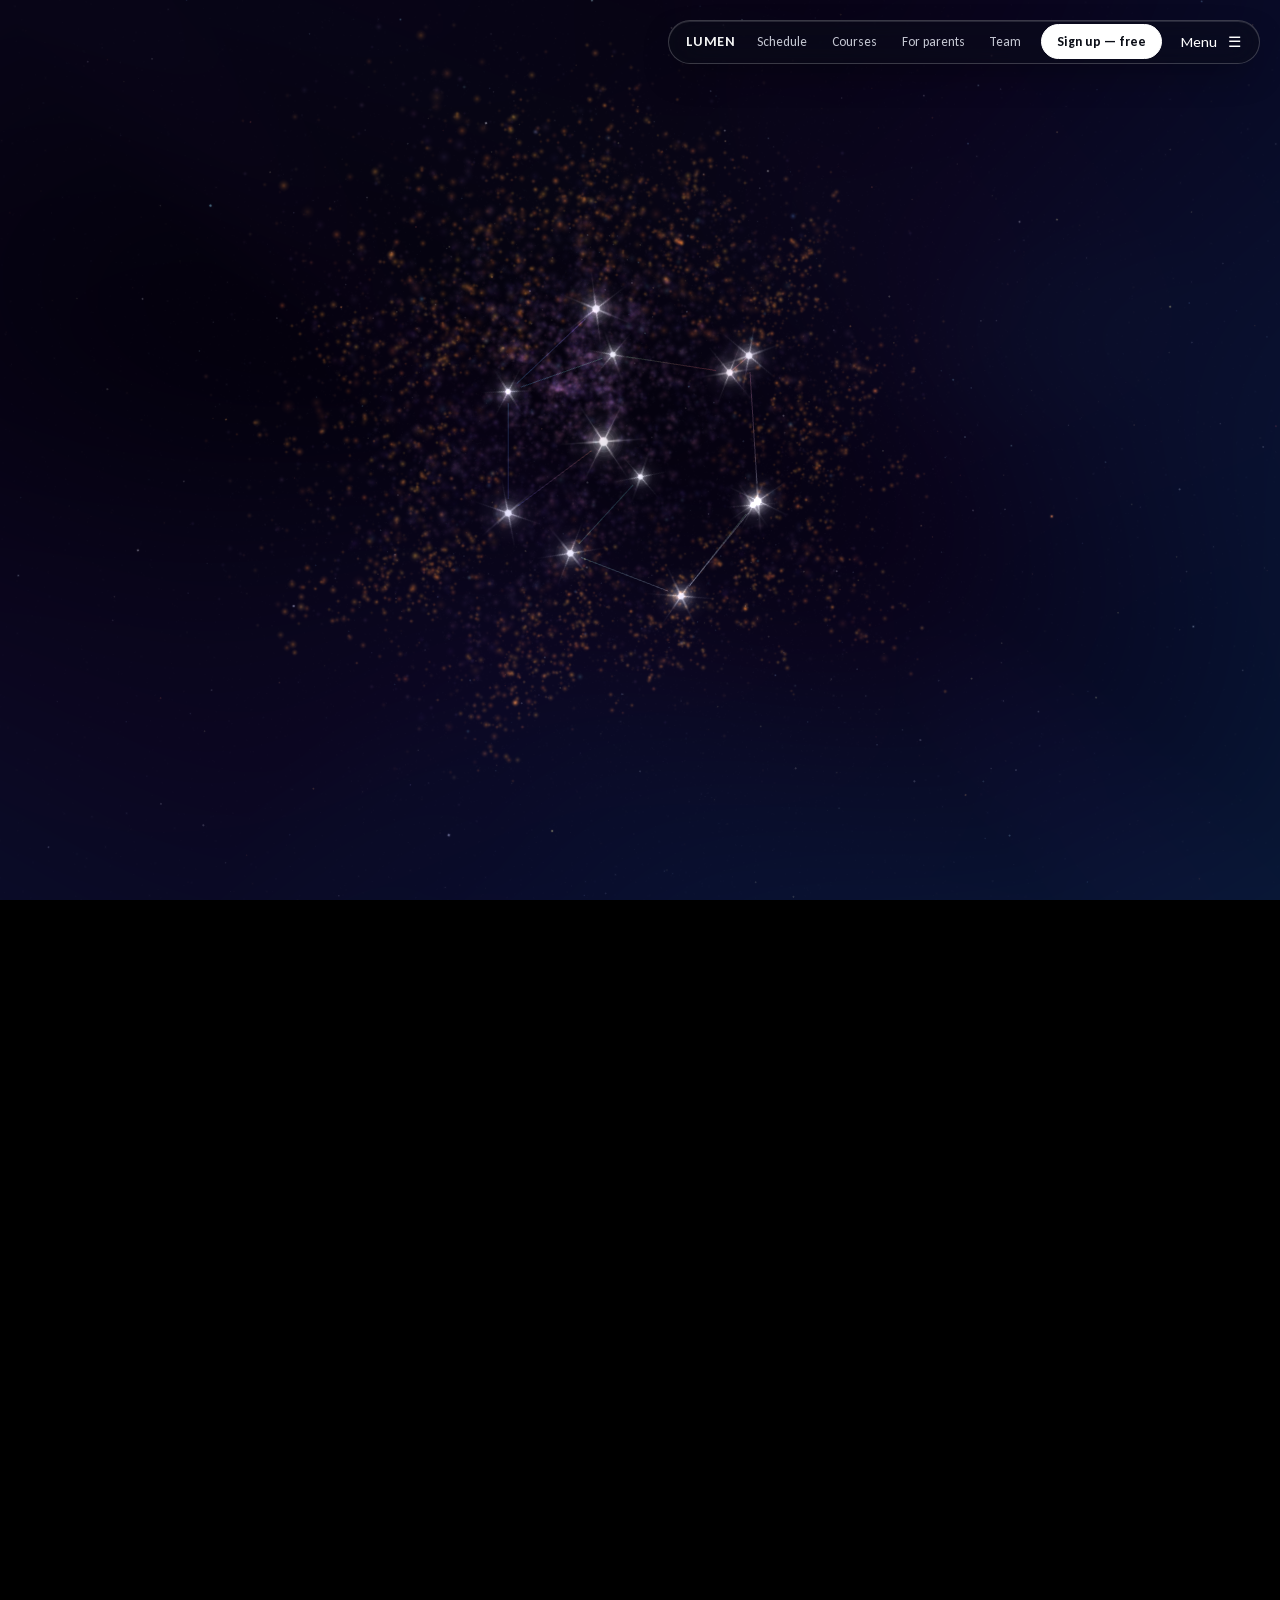
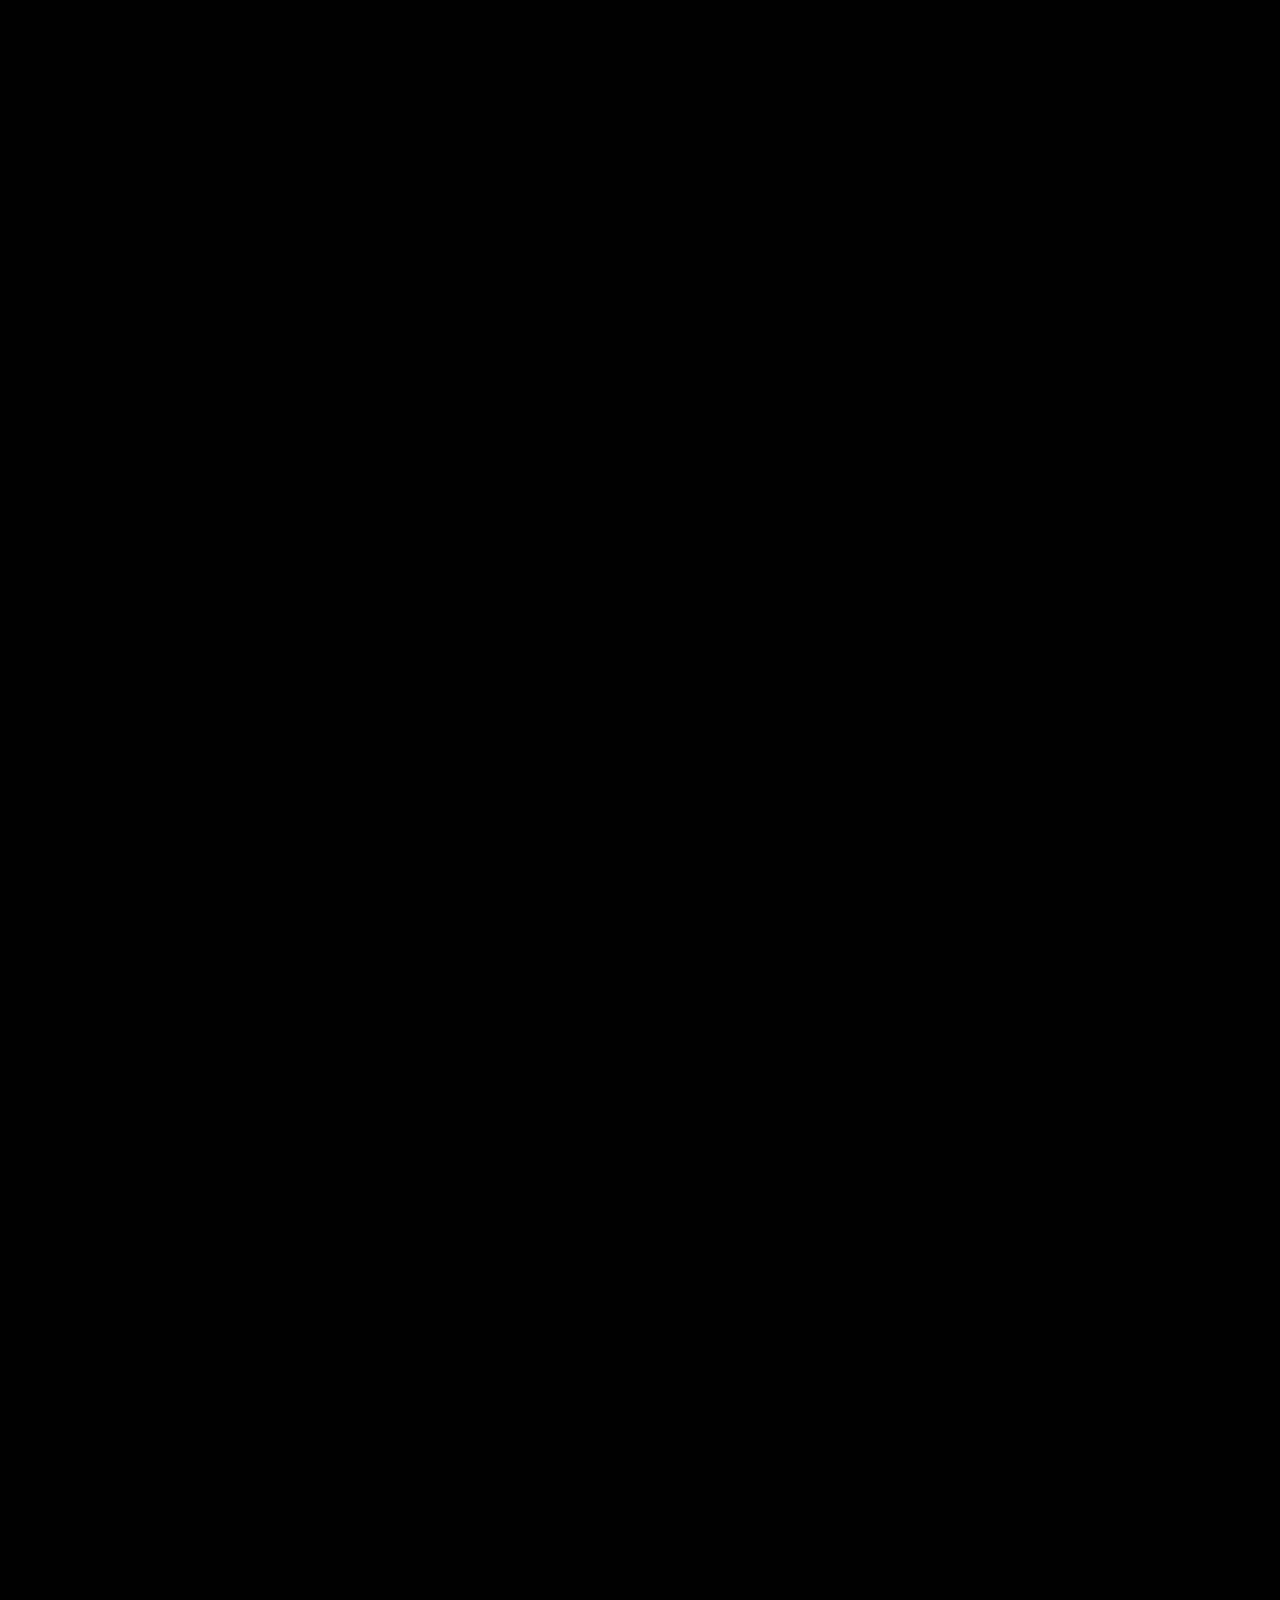
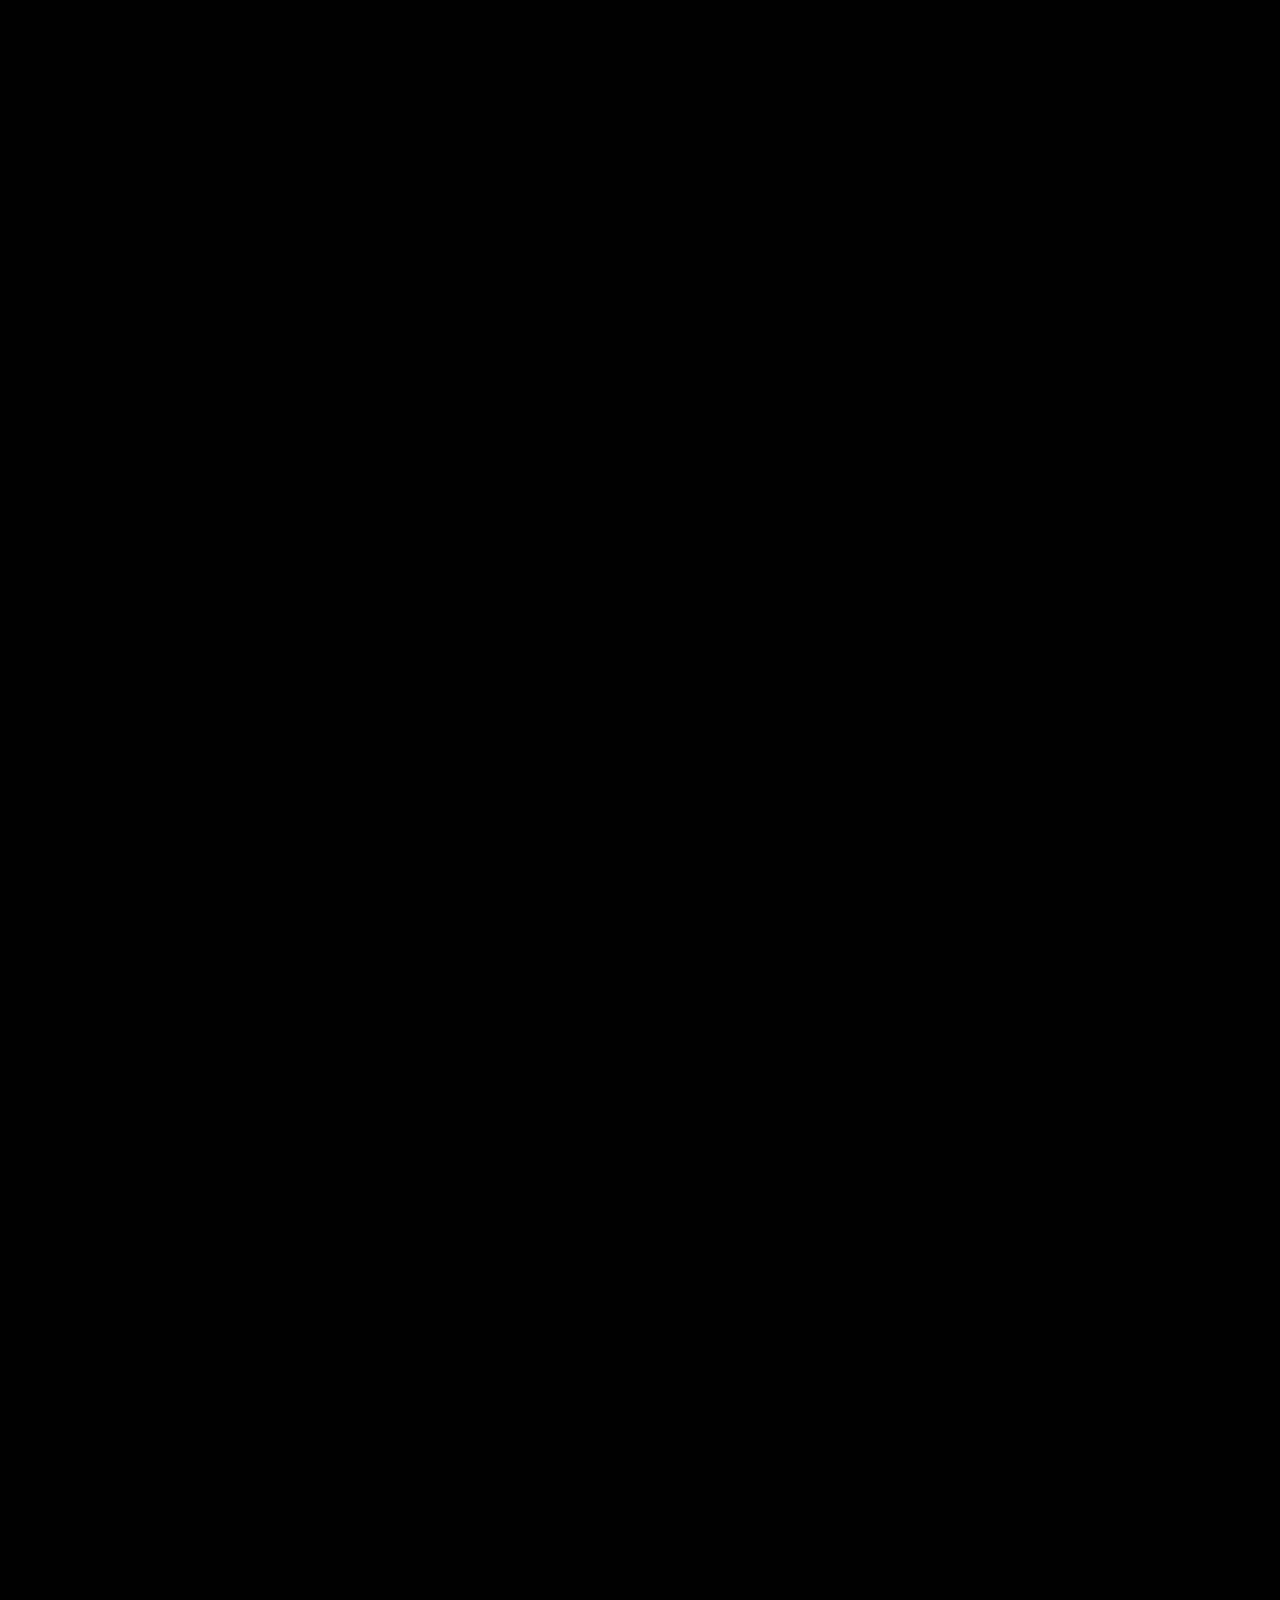
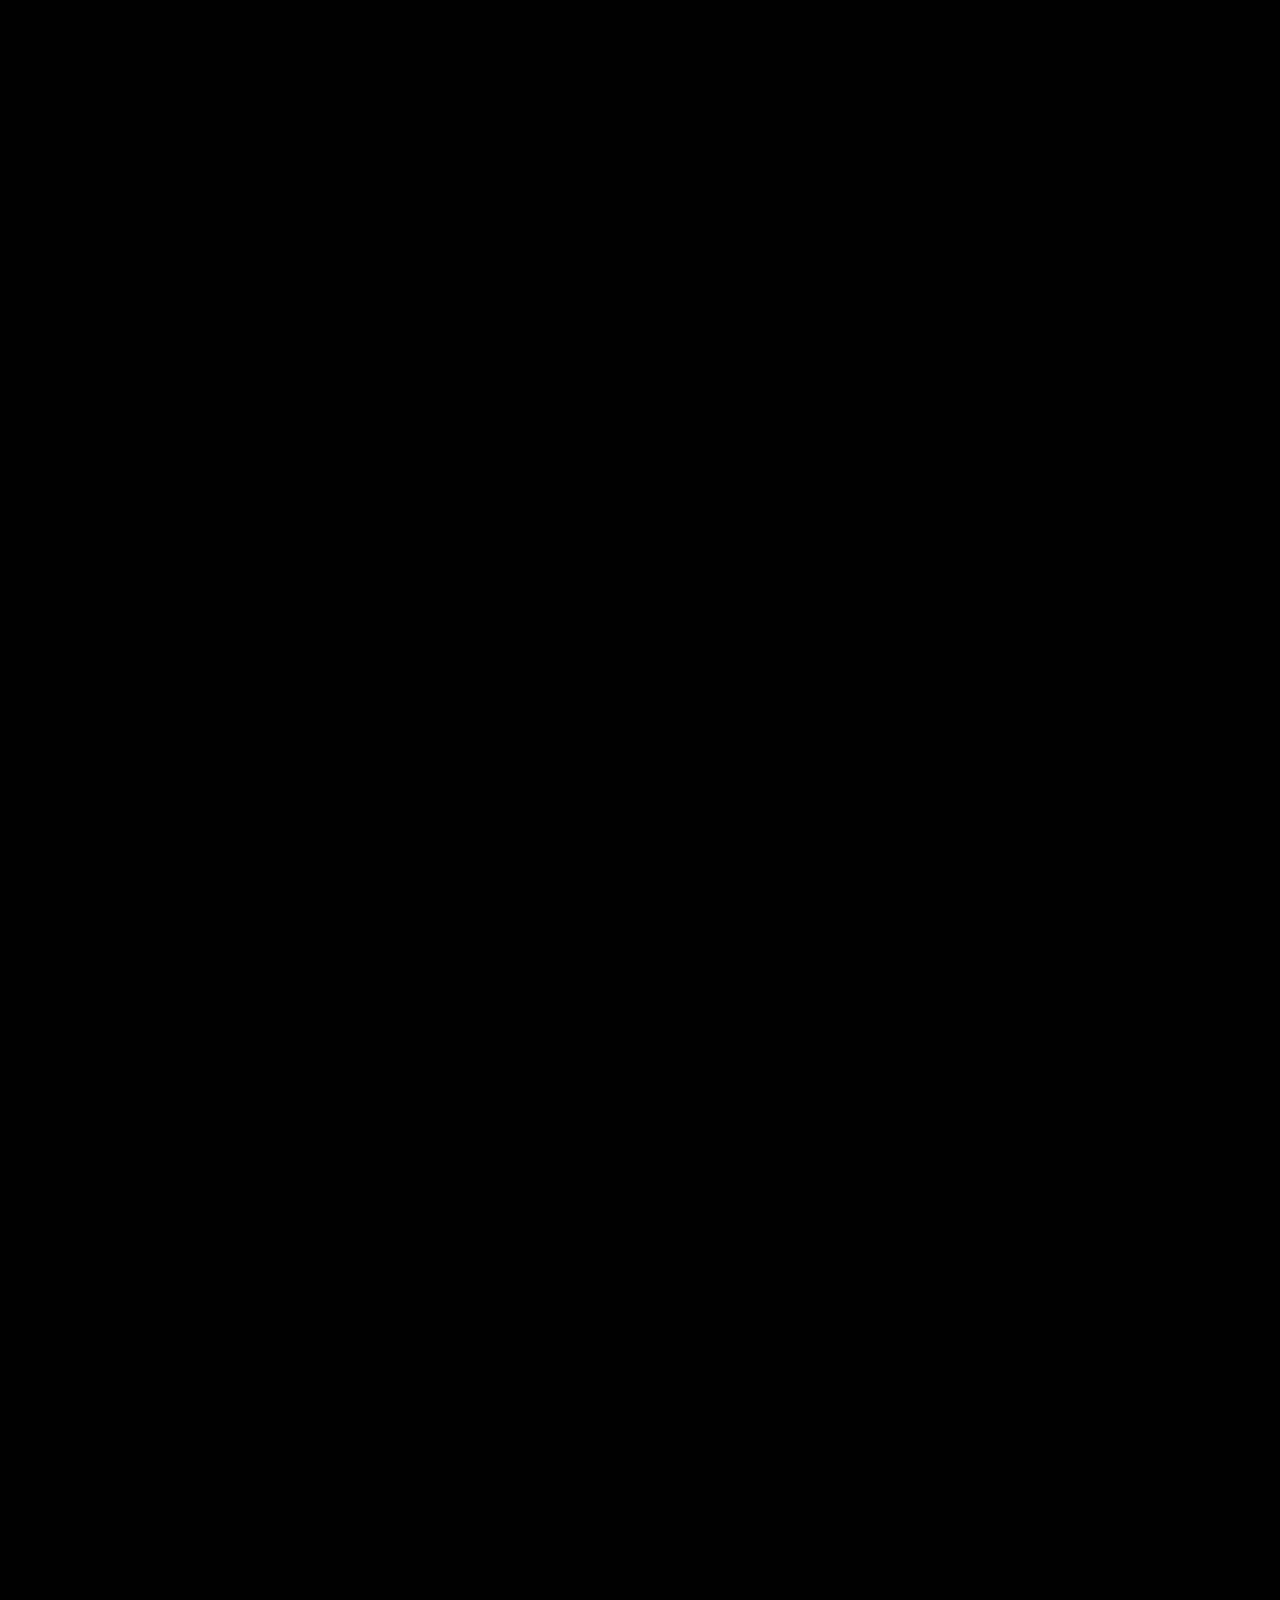
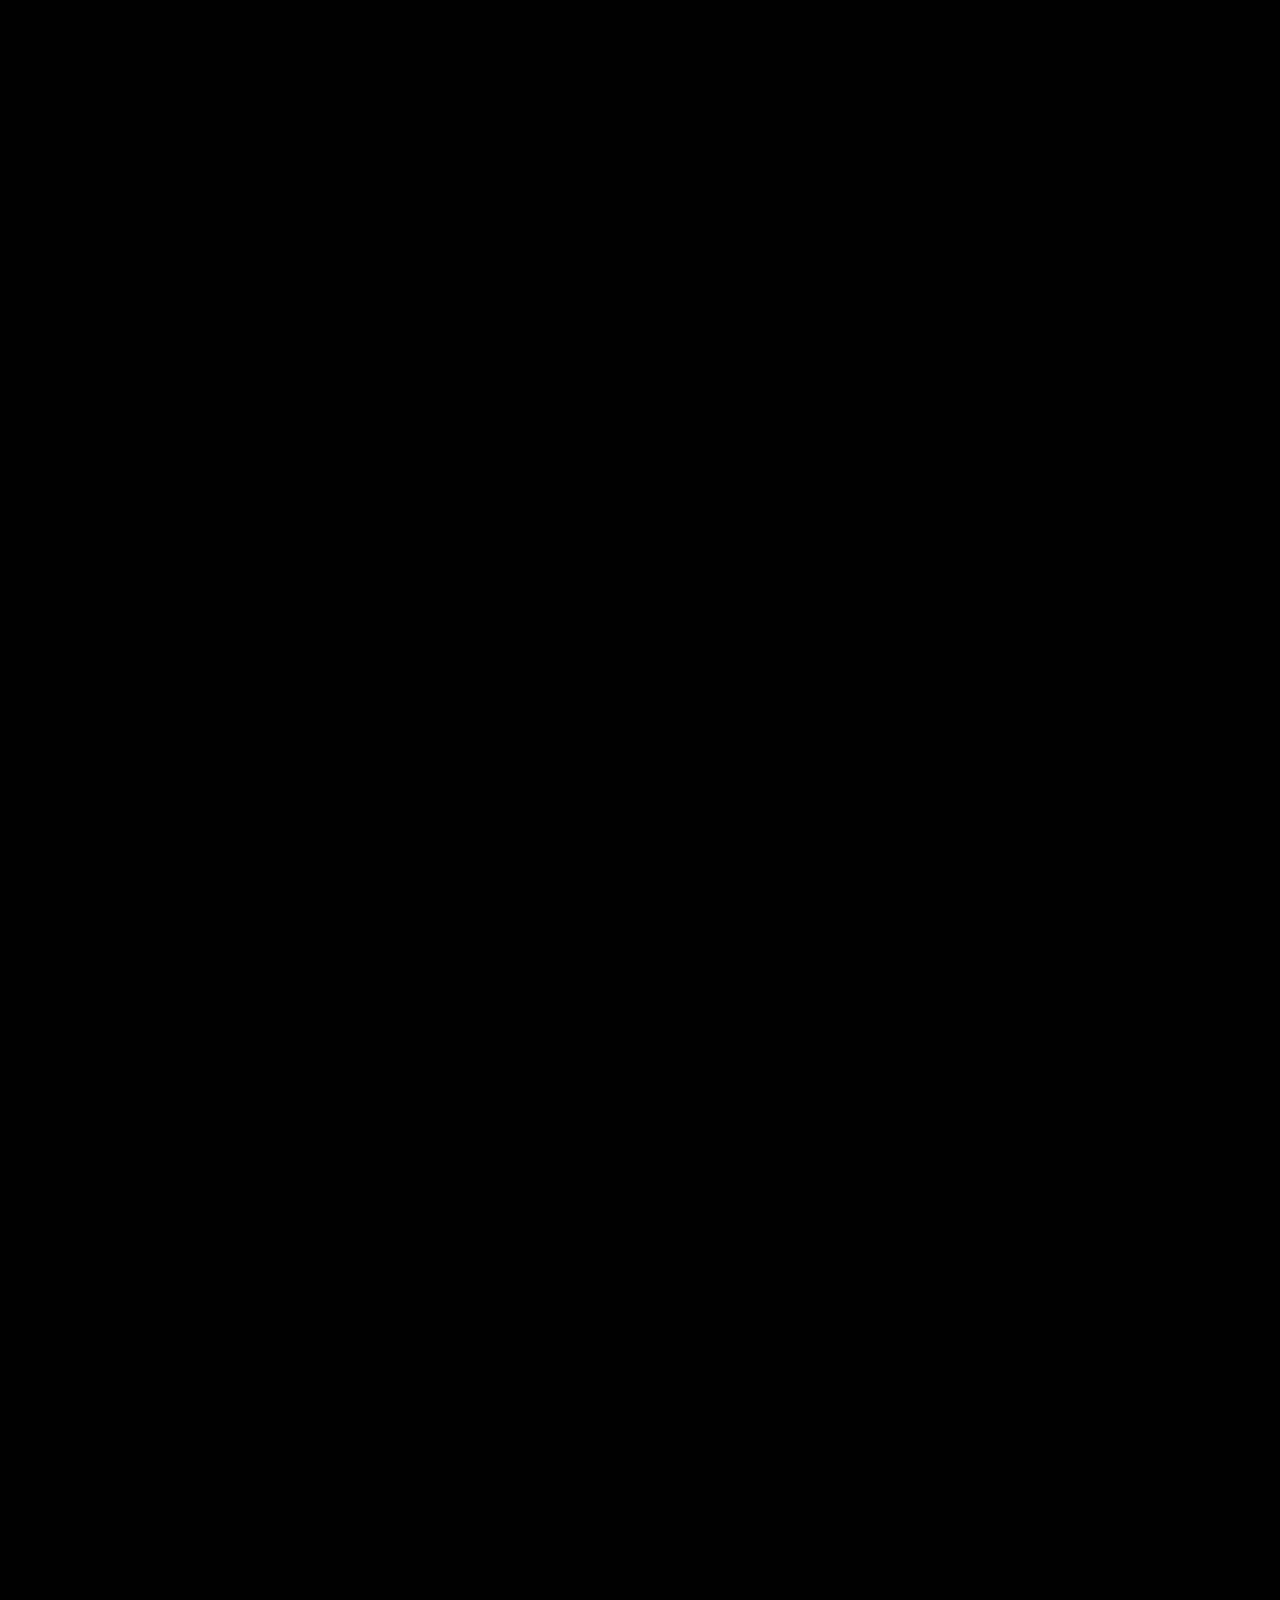
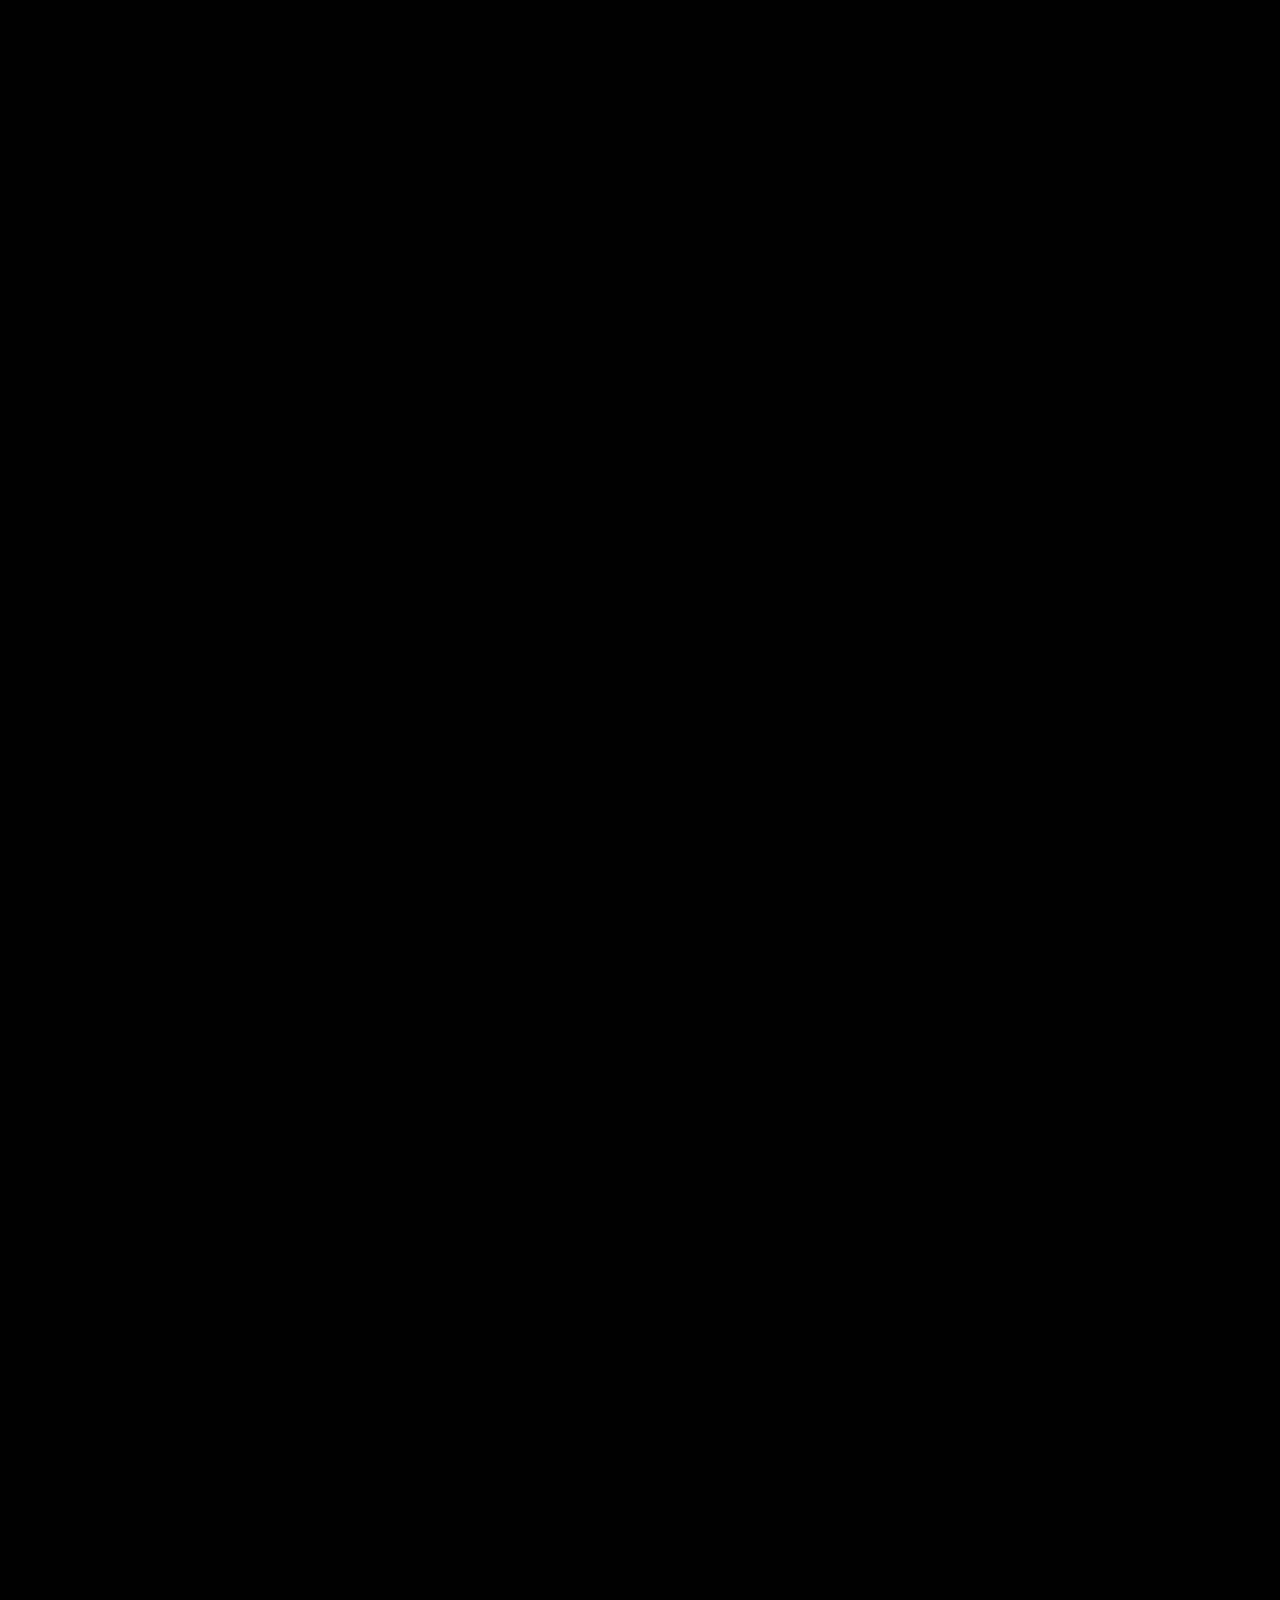
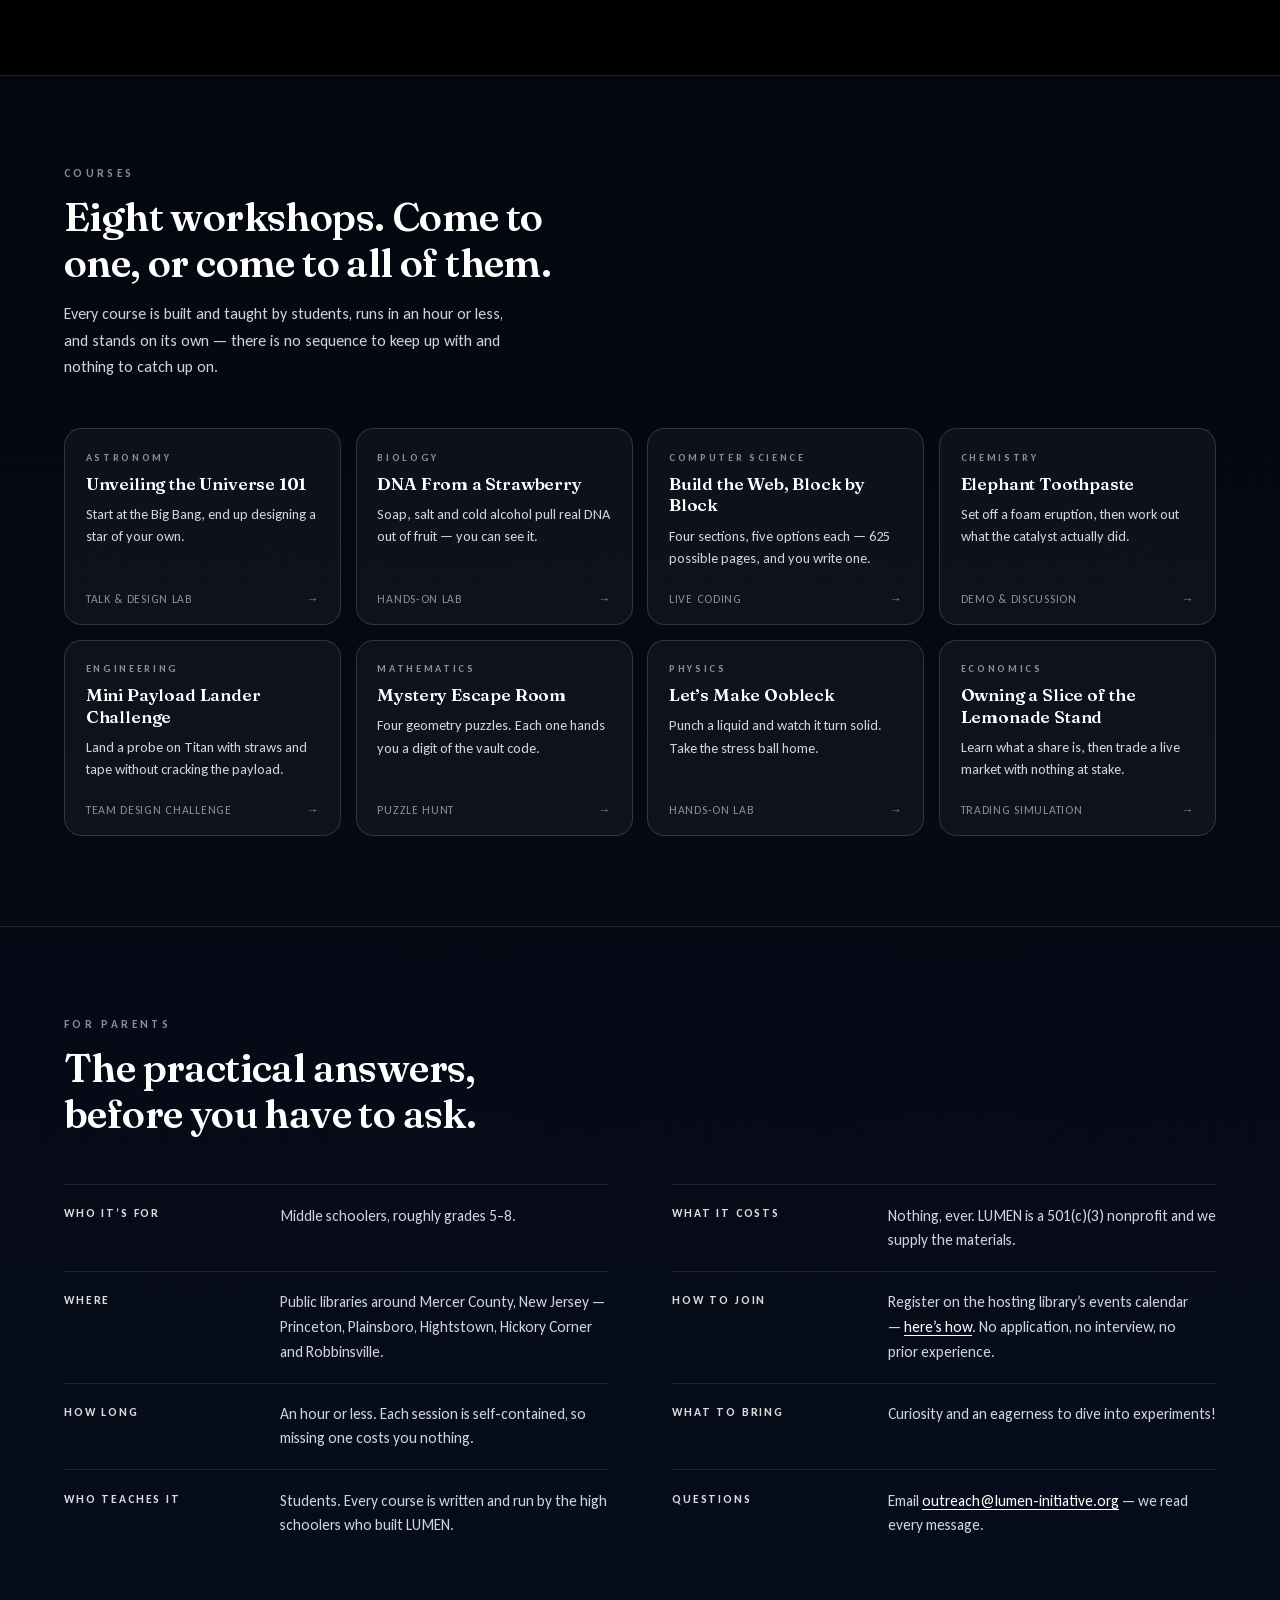
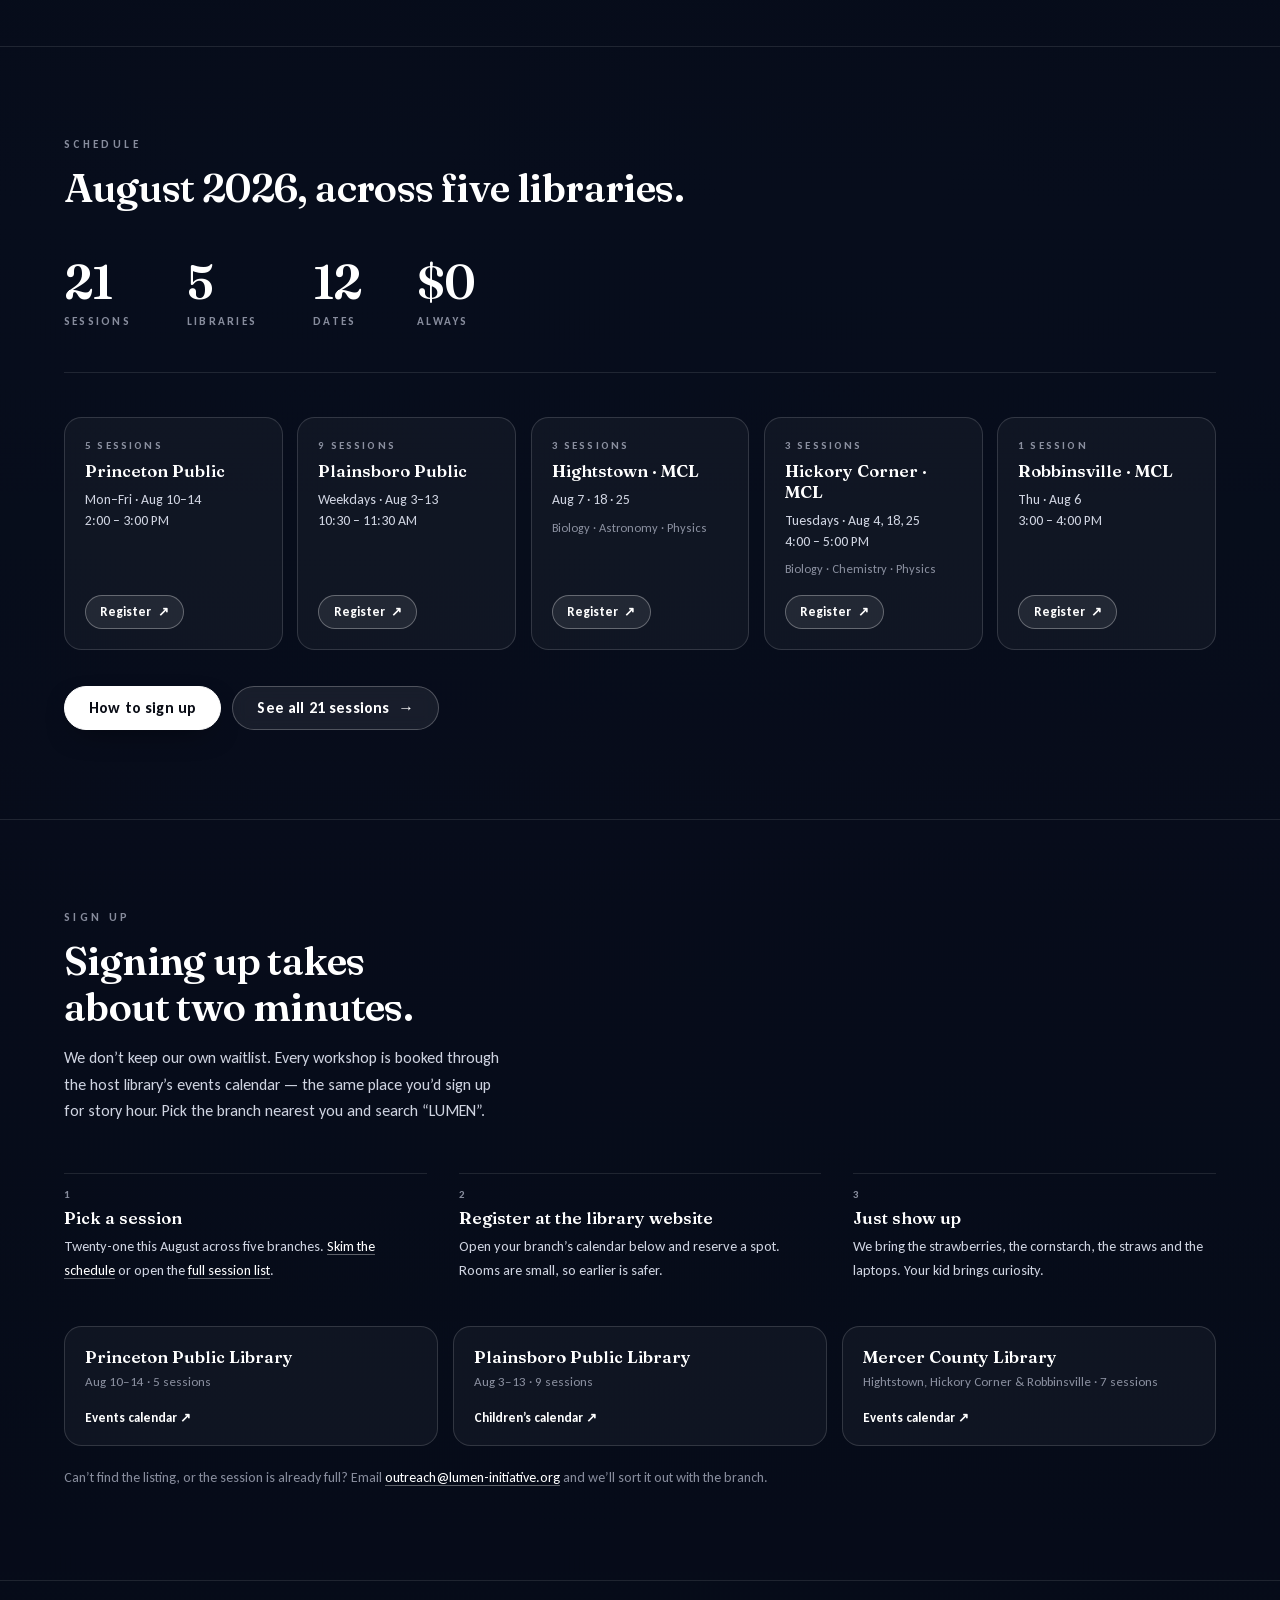
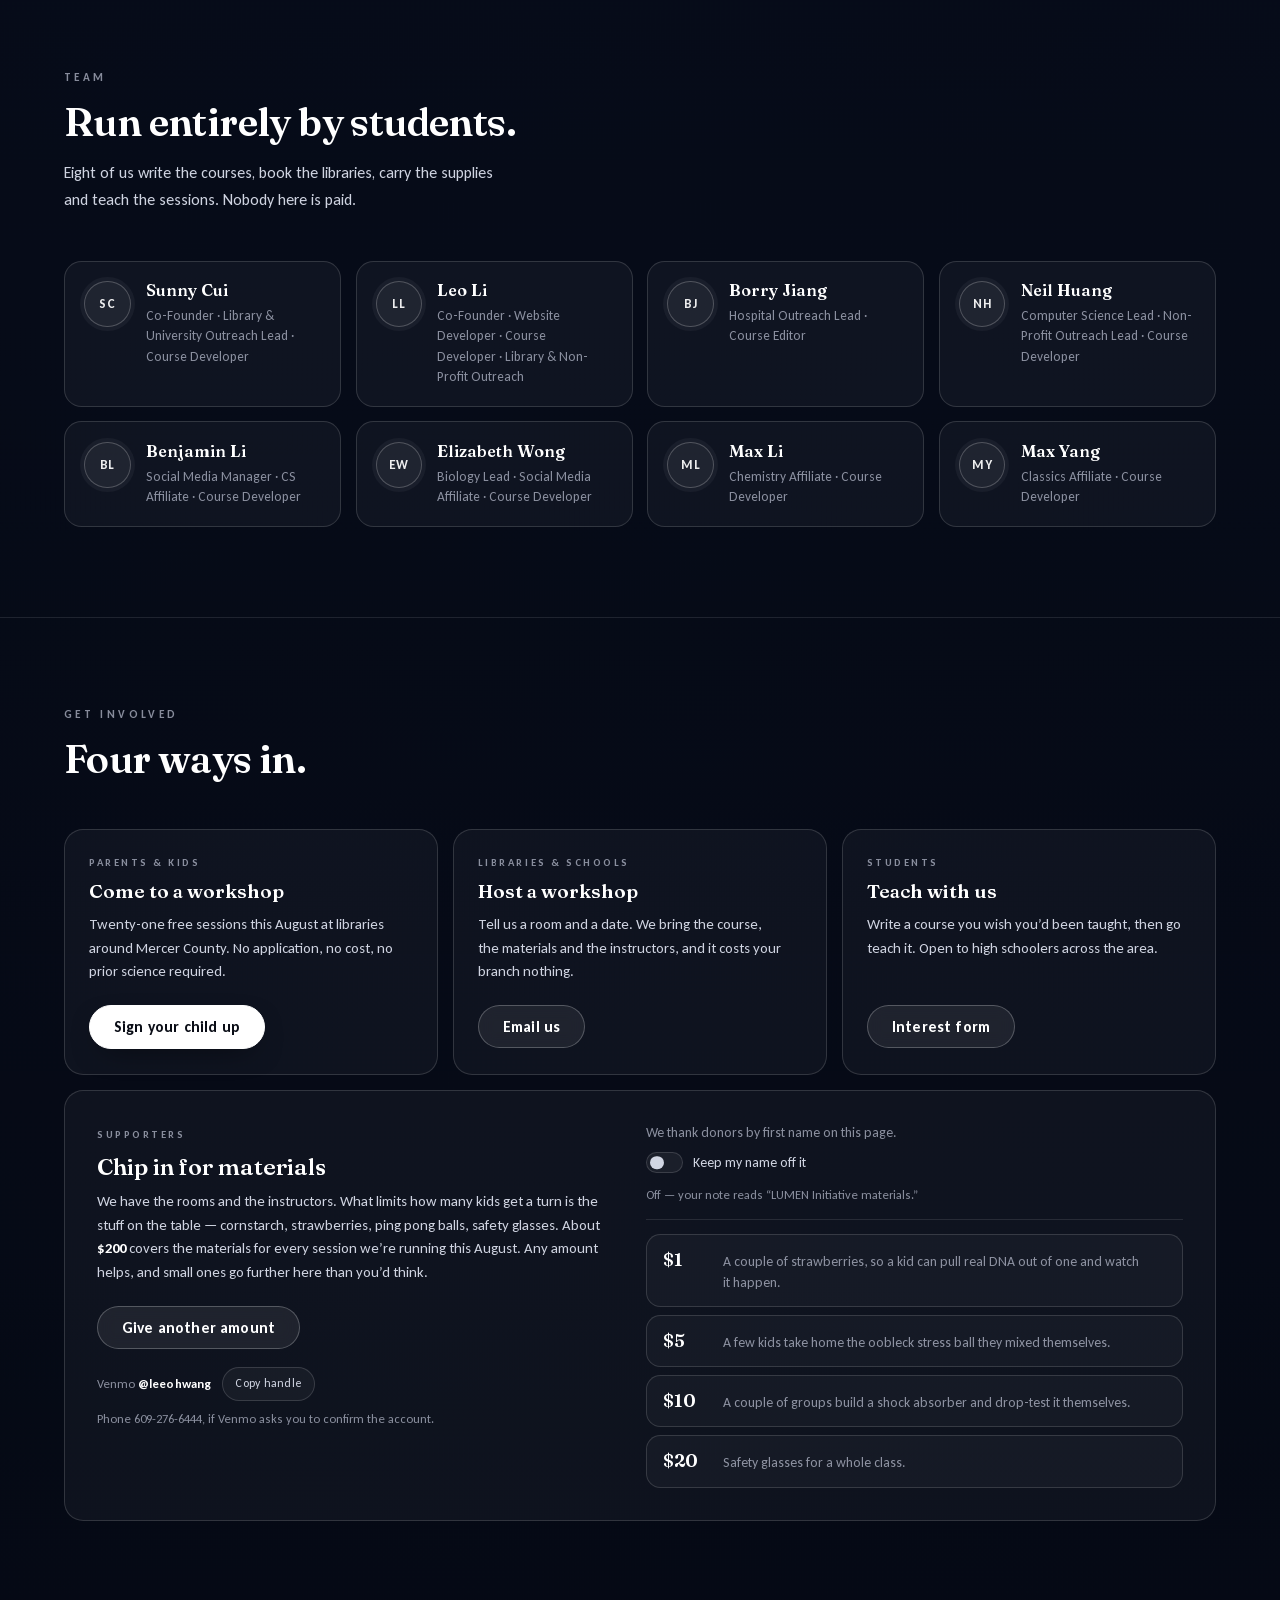
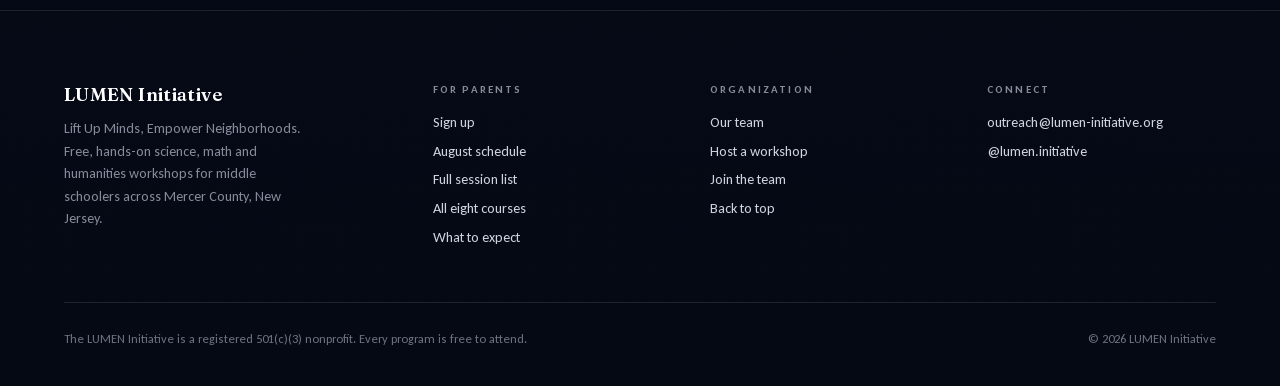
==== commit 072a2dce: "Update site: self-hosted Three.js, favicons, schedule page Brings the published site up to date with" ====
--- a/index.html
+++ b/index.html
@@ -2,29 +2,111 @@
 <html lang="en">
 <head>
     <meta charset="UTF-8">
-    <meta name="viewport" content="width=device-width, initial-scale=1.0">
-    <title>LUMEN — Lift Up Minds, Empower Neighborhoods</title>
-    <meta name="description" content="A youth-led 501(c)(3) providing hands-on STEM and humanities education to underserved communities through interactive workshops, experiments, and community events.">
-
-    <!-- Three.js loads from jsdelivr — preconnect to overlap DNS/TLS with HTML parse,
-         and modulepreload to start fetching the modules in parallel with parse instead
-         of waiting for the import map to be discovered at end of body.
-         The importmap MUST come before the modulepreload links: a preloaded module
-         whose import-map specifier hasn't been registered yet will resolve its bare
-         specifiers (e.g. OrbitControls.js's `import 'three'`) against the default
-         resolver and throw on reload, leaving the page stuck on a black body. -->
+    <meta name="viewport" content="width=device-width, initial-scale=1.0, viewport-fit=cover">
+    <!-- Written for the search result a parent actually types toward
+         ("free kids science workshop princeton nj"), not for the mission
+         statement. What / who / where / cost, then how to sign up. -->
+    <title>LUMEN — Free hands-on science workshops for middle schoolers | Princeton area, NJ</title>
+    <meta name="description" content="Free, hands-on science, math and humanities workshops for grades 5–8 at libraries around Princeton and Mercer County, NJ. 21 sessions this August — sign up on your library's calendar. Run by students, always $0.">
+    <link rel="canonical" href="https://leeohwang.github.io/">
+
+    <!-- Tab icon: the LUMEN lightbulb (logo.jpeg), knocked out of its paper and
+         set white on a navy tile so it reads on light AND dark browser chrome.
+         Raster, not the old SVG — an SVG link would out-rank every PNG here.
+         Sizes are separate files because 16px needs a different crop and stroke
+         weight than 32/48 (see scripts that built them). theme-color tints
+         mobile browser chrome to the night-sky brand. Canonical origin below is
+         a best guess (no CNAME / no wrangler route) — swap all absolute URLs if
+         the site ships on lumen-initiative.org or a Cloudflare Pages domain. -->
+    <link rel="icon" href="favicon.ico" sizes="16x16 32x32 48x48">
+    <link rel="icon" href="favicon-32.png" type="image/png" sizes="32x32">
+    <link rel="icon" href="favicon-16.png" type="image/png" sizes="16x16">
+    <link rel="apple-touch-icon" href="apple-touch-icon.png">
+    <meta name="theme-color" content="#05070f">
+
+    <!-- Social preview (Open Graph + Twitter). og:image is an ABSOLUTE URL. -->
+    <meta property="og:type" content="website">
+    <meta property="og:site_name" content="LUMEN Initiative">
+    <meta property="og:title" content="LUMEN — Free science workshops for middle schoolers, Princeton area">
+    <meta property="og:description" content="Oobleck, DNA extraction, black holes and lander challenges — free hour-long workshops for grades 5–8 at libraries around Mercer County, NJ. 21 sessions this August. Curiosity has no prerequisites.">
+    <meta property="og:url" content="https://leeohwang.github.io/">
+    <meta property="og:image" content="https://leeohwang.github.io/og-image.jpg">
+    <meta property="og:image:width" content="1200">
+    <meta property="og:image:height" content="630">
+    <meta property="og:image:alt" content="A star-filled cosmic nebula — the LUMEN Initiative night-sky brand.">
+    <meta name="twitter:card" content="summary_large_image">
+    <meta name="twitter:title" content="LUMEN — Free science workshops for middle schoolers, Princeton area">
+    <meta name="twitter:description" content="Oobleck, DNA extraction, black holes and lander challenges — free hour-long workshops for grades 5–8 at libraries around Mercer County, NJ. 21 sessions this August. Curiosity has no prerequisites.">
+    <meta name="twitter:image" content="https://leeohwang.github.io/og-image.jpg">
+
+    <!-- Structured data: nonprofit identity. Only name / url / email are
+         asserted — no EIN, founding date, or postal address is invented. -->
+    <script type="application/ld+json">
+    {
+      "@context": "https://schema.org",
+      "@type": "NGO",
+      "name": "LUMEN Initiative",
+      "url": "https://leeohwang.github.io/",
+      "email": "outreach@lumen-initiative.org"
+    }
+    </script>
+
+    <!-- Environment probe + scene watchdog. Runs before anything else and has
+         zero dependencies. `js` on <html> marks scripting as available, so the
+         static-fallback CSS keys off its absence for the noscript case. If the
+         3D scene hasn't signalled readiness within 6s (module fetch stalled,
+         import map unsupported, script error) — or renderer creation throws
+         (no WebGL on old library desktops) — `static-fallback` swaps in the
+         stacked document-flow layout so the page is never a black screen.
+         Once the fallback engages it sticks (a late-arriving scene must not
+         yank the layout out from under a reader); the only removal case is
+         the sub-100ms race where the renderer comes up just as the watchdog
+         fires. -->
+    <script>
+        (function () {
+            var root = document.documentElement;
+            root.classList.add('js');
+            var watchdog = setTimeout(function () {
+                window.__lumenStaticMode = true;
+                root.classList.add('static-fallback');
+            }, 6000);
+            window.__lumenSceneReady = function () {
+                clearTimeout(watchdog);
+                window.__lumenStaticMode = false;
+                root.classList.remove('static-fallback');
+                // Lift the load-in curtain the instant the scene is live — this
+                // is where the choreography begins, so the wordmark dissolves
+                // straight into the dark ignition phase (both #000).
+                root.classList.add('lumen-lit');
+            };
+            window.__lumenSceneFailed = function () {
+                clearTimeout(watchdog);
+                window.__lumenStaticMode = true;
+                root.classList.add('static-fallback');
+            };
+        })();
+    </script>
+
+    <!-- Three.js is self-hosted (vendor/) so the site has no runtime CDN
+         dependency — school and library networks routinely filter third-party
+         CDNs, and a blocked fetch used to mean a black page. modulepreload
+         starts fetching the modules in parallel with parse instead of waiting
+         for the import map to be discovered at end of body.
+         The importmap MUST come before the modulepreload links: a preloaded
+         module whose import-map specifier hasn't been registered yet will
+         resolve its bare specifiers (e.g. OrbitControls.js's `import 'three'`)
+         against the default resolver and throw on reload, leaving the page
+         stuck on a black body. -->
     <script type="importmap">
         {
             "imports": {
-                "three": "https://cdn.jsdelivr.net/npm/three@0.160.0/build/three.module.js",
-                "three/addons/": "https://cdn.jsdelivr.net/npm/three@0.160.0/examples/jsm/"
+                "three": "./vendor/three/three.module.js",
+                "three/addons/": "./vendor/three/addons/"
             }
         }
     </script>
-    <link rel="preconnect" href="https://cdn.jsdelivr.net" crossorigin>
-    <link rel="dns-prefetch" href="https://cdn.jsdelivr.net">
-    <link rel="modulepreload" href="https://cdn.jsdelivr.net/npm/three@0.160.0/build/three.module.js" crossorigin>
-    <link rel="modulepreload" href="https://cdn.jsdelivr.net/npm/three@0.160.0/examples/jsm/controls/OrbitControls.js" crossorigin>
+    <link rel="modulepreload" href="vendor/three/three.module.js">
+    <link rel="modulepreload" href="vendor/three/addons/controls/OrbitControls.js">
 
     <!-- Critical webfonts (latin subsets) preloaded so body copy (Carlito, the
          Calibri-metric webfont) and the italic serif hero slogan (Fraunces)
@@ -87,6 +169,72 @@
             overflow-x: hidden;
         }
 
+        /* === Load-in curtain (covers the pre-JS network gap) ===
+           Painted with the first HTML frame on the same black the choreography
+           ignites from, so a slow module fetch shows the brand instead of a
+           dead black screen. Uses only the already-preloaded body webfont —
+           zero extra network requests. Lifts the instant the scene signals
+           ready (`__lumenSceneReady` adds `lumen-lit`), handing straight off to
+           the dark ignition phase; both surfaces are #000, so the swap is
+           seamless and never reveals the constellation early. The
+           failure / no-WebGL / stalled-fetch paths add `static-fallback` and
+           the noscript path never adds `js` — both hide the curtain here so it
+           can never stick over the stacked fallback. */
+        .lumen-loader {
+            position: fixed;
+            inset: 0;
+            z-index: 9998;
+            display: flex;
+            align-items: center;
+            justify-content: center;
+            background: #000;
+            opacity: 1;
+            transition: opacity 0.7s cubic-bezier(0.22, 1, 0.36, 1),
+                        visibility 0s linear 0.7s;
+        }
+        .lumen-loader-mark {
+            font-family: var(--font-body);
+            font-weight: 700;
+            font-size: clamp(1.5rem, 6vw, 2.6rem);
+            letter-spacing: 0.5em;
+            /* Static re-centering against the trailing letter-spacing — set
+               once, never animated (layout props stay off the motion palette). */
+            padding-left: 0.5em;
+            color: rgba(255, 255, 255, 0.8);
+            /* Gentle breathing pulse — the "alive" cue while modules load.
+               Opacity only; each half-cycle rides the brand ease-out via
+               `alternate`. */
+            animation: lumenLoaderPulse 1.6s cubic-bezier(0.22, 1, 0.36, 1) infinite alternate;
+            will-change: opacity;
+        }
+        @keyframes lumenLoaderPulse {
+            from { opacity: 0.5; }
+            to   { opacity: 0.92; }
+        }
+        /* Curtain lift: scene ready (`lumen-lit`), or any static-fallback path.
+           Halt the pulse once hidden so no offscreen animation keeps ticking. */
+        html.lumen-lit .lumen-loader,
+        html.static-fallback .lumen-loader {
+            opacity: 0;
+            visibility: hidden;
+            pointer-events: none;
+        }
+        html.lumen-lit .lumen-loader-mark,
+        html.static-fallback .lumen-loader-mark {
+            animation: none;
+        }
+        /* Scripting disabled: JS never lifts the curtain, so keep it out of the
+           stacked no-JS document entirely. */
+        html:not(.js) .lumen-loader {
+            display: none;
+        }
+        @media (prefers-reduced-motion: reduce) {
+            .lumen-loader-mark {
+                animation: none;
+                opacity: 0.82;
+            }
+        }
+
         .constellation-stage {
             position: fixed;
             top: 0;
@@ -135,13 +283,13 @@
             pointer-events: none;
             white-space: nowrap;
             font-family: var(--font-body);
-            font-size: 10.5px;
+            font-size: 12px;
             font-weight: 500;
             letter-spacing: 0.24em;
             text-transform: uppercase;
-            color: rgba(226, 231, 245, 0.85);
-            text-shadow: 0 1px 6px rgba(0, 0, 0, 0.85),
-                         0 0 16px rgba(0, 0, 0, 0.55);
+            color: rgba(230, 234, 246, 0.95);
+            text-shadow: 0 1px 6px rgba(0, 0, 0, 0.9),
+                         0 0 18px rgba(0, 0, 0, 0.6);
             opacity: 0;
             transition: opacity 0.3s cubic-bezier(0.22, 0.61, 0.36, 1);
             will-change: transform, opacity;
@@ -150,9 +298,9 @@
         /* Info-tier stars (Our Mission / About Us / Connect with Us) read a
            notch above the course stars. */
         .star-name-label.is-info {
-            font-size: 11.5px;
-            letter-spacing: 0.28em;
-            color: rgba(245, 247, 252, 0.95);
+            font-size: 13px;
+            letter-spacing: 0.26em;
+            color: rgba(247, 249, 253, 1);
         }
 
         /* === Liquid Glass Panels (Apple style) === */
@@ -287,6 +435,16 @@
             display: inline-flex;
         }
 
+        /* Modal mode outranks Act 2 (z 32) and the nav pill (z 33). At the
+           layer's resting z 31 a course modal opened from an Act 2 card would
+           open *behind* the section that launched it — the click would look
+           like it did nothing. The nav is the deliberate casualty: it has no
+           job while a modal owns the screen, and the modal carries its own
+           Back pill plus Escape. */
+        .panel-layer.panel-modal {
+            z-index: 34;
+        }
+
         /* Modal mode: panel reads as "lifted" — deeper drop shadow + a brighter
            rim. The transform is owned by JS (updatePanels), so we only stack
            shadows here to avoid a fight over translate(). */
@@ -319,10 +477,16 @@
             font-weight: 600;
             line-height: 1.14;
             letter-spacing: -0.01em;
-            background: linear-gradient(to bottom, #ffffff 0%, #d1d5e0 100%);
-            -webkit-background-clip: text;
-            -webkit-text-fill-color: transparent;
-            background-clip: text;
+            /* Solid near-white ink. Was a background-clip:text gradient — an
+               outright ban here. A single opaque fill lets a text-shadow ride
+               under the letterforms, which the transparent text-fill made
+               impossible; the layered shadow keeps a title legible even where a
+               bright star flare passes directly behind the type. */
+            color: #f4f6fc;
+            text-shadow:
+                0 1px 2px rgba(2, 6, 14, 0.72),
+                0 2px 20px rgba(2, 6, 14, 0.55);
+            text-wrap: balance;
             margin-bottom: 1.35rem;
         }
 
@@ -330,14 +494,67 @@
             font-size: clamp(0.98rem, 1.18vw, 1.08rem);
             line-height: 1.7;
             color: rgba(220, 224, 240, 0.85);
-        }
+            text-wrap: pretty;
+        }
+        /* There is no global anchor reset in this stylesheet, so an inline
+           link in a panel would render as default browser blue on the
+           starfield. Achromatic, underlined, brighter than its paragraph. */
+        .panel-body a {
+            color: #fff;
+            text-decoration: underline;
+            text-underline-offset: 0.2em;
+            text-decoration-color: rgba(255, 255, 255, 0.4);
+            transition: text-decoration-color 0.25s ease;
+        }
+        .panel-body a:hover,
+        .panel-body a:focus-visible { text-decoration-color: #fff; }
 
         .panel-fineprint {
             margin-top: 1.1rem;
-            font-size: 0.78rem;
+            font-size: 0.9rem;
+            line-height: 1.6;
+            color: rgba(224, 228, 242, 0.78);
+            font-style: italic;
+            text-wrap: pretty;
+        }
+
+        /* Pull quote (Our Inspiration) — Fraunces italic against a 1px
+           hairline, so it reads as a voice change from the body copy
+           without any card chrome. */
+        .panel-quote {
+            margin: 1.45rem 0 0;
+            padding-left: 1.15rem;
+            border-left: 1px solid rgba(255, 255, 255, 0.3);
+        }
+        .panel-quote p {
+            font-family: var(--font-display);
+            font-style: italic;
+            font-weight: 500;
+            font-size: clamp(1.04rem, 1.3vw, 1.2rem);
             line-height: 1.55;
-            color: rgba(220, 224, 240, 0.55);
-            font-style: italic;
+            color: rgba(238, 241, 252, 0.95);
+        }
+        .panel-quote cite {
+            display: block;
+            margin-top: 0.75rem;
+            font-style: normal;
+            font-size: 0.82rem;
+            letter-spacing: 0.02em;
+            color: rgba(220, 224, 240, 0.6);
+        }
+        .panel-quote cite a {
+            color: rgba(220, 224, 240, 0.85);
+            text-decoration: underline;
+            text-underline-offset: 3px;
+            text-decoration-color: rgba(255, 255, 255, 0.3);
+            transition:
+                color 0.22s cubic-bezier(0.22, 1, 0.36, 1),
+                text-decoration-color 0.22s cubic-bezier(0.22, 1, 0.36, 1);
+        }
+        .panel-quote cite a:hover,
+        .panel-quote cite a:focus-visible {
+            color: #fff;
+            text-decoration-color: rgba(255, 255, 255, 0.7);
         }
 
         .panel-members {
@@ -422,16 +639,65 @@
             letter-spacing: 0.01em;
             line-height: 1.3;
         }
-
-        /* === Info captions (panels 1–3) — bare scrollytelling text ===
-           The three scroll-driven info panels (Our Mission / About Us /
-           Connect with Us) shed ALL glass chrome and read as a left-anchored
-           caption column directly over the starfield while the camera zooms
-           between stars. Course panels (4–11) keep the centered glass card
-           untouched. Transform contract with JS (updatePanels): CSS owns the
-           horizontal anchor (`left` below, no translateX); the base transform
-           is only the vertical centering translateY(-50%), and JS composes
-           the per-frame motion translateY on top — see panelBaseTransform(). */
+        .panel-link-note {
+            margin-top: 0.35rem;
+            font-size: 0.82rem;
+            line-height: 1.45;
+            color: rgba(220, 224, 240, 0.68);
+        }
+        /* Email row: real mailto link + explicit copy button side by side.
+           The button stretches to the link's height so the row reads as one
+           surface with two clearly-labeled actions. */
+        .panel-link-row {
+            display: flex;
+            /* Centered, not stretched: a full-height Copy button next to the
+               3-line email card reads as a tall empty column. */
+            align-items: center;
+            gap: 0.5rem;
+        }
+        .panel-link-row .panel-link {
+            flex: 1 1 auto;
+            min-width: 0;
+        }
+        .panel-link-copy {
+            flex-shrink: 0;
+            min-height: 44px;
+            padding: 0.7rem 0.95rem;
+            border-radius: 0.85rem;
+            background: rgba(255, 255, 255, 0.03);
+            border: 1px solid rgba(255, 255, 255, 0.1);
+            color: rgba(232, 234, 245, 0.88);
+            font-family: inherit;
+            font-size: 0.82rem;
+            letter-spacing: 0.02em;
+            cursor: pointer;
+            transition:
+                background 0.22s cubic-bezier(0.22, 1, 0.36, 1),
+                border-color 0.22s cubic-bezier(0.22, 1, 0.36, 1),
+                color 0.22s cubic-bezier(0.22, 1, 0.36, 1);
+        }
+        .panel-link-copy:hover,
+        .panel-link-copy:focus-visible {
+            background: rgba(255, 255, 255, 0.1);
+            border-color: rgba(255, 255, 255, 0.26);
+            color: #fff;
+            outline: none;
+        }
+        .panel-link-copy:focus-visible {
+            outline: 2px solid rgba(255, 255, 255, 0.6);
+            outline-offset: 2px;
+        }
+
+        /* === Info captions (panels 1–2) — bare scrollytelling text ===
+           The two scroll-driven info panels (Our Mission / Our Inspiration)
+           shed ALL glass chrome and read as a left-anchored caption column
+           directly over the starfield while the camera zooms between stars.
+           Modal-only panels (3–12: About, Connect, and the courses) use the
+           centered .course-modal treatment instead. Transform contract with JS
+           (updatePanels): CSS owns the horizontal anchor (`left` below, no
+           translateX); the base transform is only the vertical centering
+           translateY(-50%), and JS composes the per-frame motion translateY on
+           top — see panelBaseTransform(). */
         .liquid-glass-panel.info-caption {
             top: 50%;
             left: clamp(1.5rem, 7vw, 7rem);
@@ -480,25 +746,20 @@
             color: rgba(236, 239, 250, 0.92);
             margin-bottom: 1.1rem;
         }
-        /* Type scales up a notch — no card bounding it anymore. Same
-           Fraunces gradient treatment as the cards. NOTE: no text-shadow
-           here — the gradient uses transparent text-fill, and a shadow
-           would show through the letterforms. The ::before halo covers it. */
+        /* Type scales up a notch — no card bounding it anymore. Now that the
+           title is a solid fill (was a background-clip gradient), it carries
+           the base rule's text-shadow AND rides over the ::before scrim halo —
+           two independent legibility backings over the busy starfield. */
         .liquid-glass-panel.info-caption .panel-title {
             font-size: clamp(2rem, 3.5vw, 2.75rem);
             line-height: 1.08;
             letter-spacing: -0.015em;
             margin-bottom: 1.35rem;
-            text-shadow: none;
         }
         .liquid-glass-panel.info-caption .panel-body {
             font-size: clamp(1.02rem, 1.28vw, 1.16rem);
             line-height: 1.68;
             color: rgba(228, 232, 246, 0.92);
-        }
-        .liquid-glass-panel.info-caption .panel-members {
-            font-size: 0.92rem;
-            color: rgba(228, 232, 246, 0.85);
         }
         /* Modal mode: kill the "lifted card" shadow/rim the shared
            .panel-modal rule stacks on — on a borderless text block it would
@@ -518,6 +779,49 @@
         .panel-layer.panel-modal .liquid-glass-panel.info-caption .panel-back {
             display: flex;
             width: fit-content;
+        }
+
+        /* === Course-star modals: one surface system with the info captions ===
+           These open from a tapped constellation star. They drop the glass card
+           (blur + rim + drop shadow) for the captions' edgeless language: an
+           edgeless radial darkening carries legibility over the starfield, and
+           the solid title/body ink (see .panel-title) does the rest. Unlike the
+           captions they stay CENTRED (JS owns the translate), so the scrim
+           ellipse is centred too. Type keeps the compact course-card sizing. */
+        .liquid-glass-panel.course-modal {
+            background: none;
+            backdrop-filter: none;
+            -webkit-backdrop-filter: none;
+            border: none;
+            border-radius: 0;
+            box-shadow: none;
+            /* Let the negative-inset scrim bleed past the box, edgeless (mirrors
+               the info-caption). On mobile the modal max-height/overflow-y rule
+               reinstates a scroll axis for long copy; the full-screen dim behind
+               it (.panel-layer.panel-modal) still backs the type there. */
+            overflow: visible;
+        }
+        .liquid-glass-panel.course-modal::before {
+            inset: -3rem -4.5rem;
+            border-radius: 0;
+            background: radial-gradient(ellipse 82% 76% at 50% 46%,
+                rgba(3, 7, 16, 0.62) 0%,
+                rgba(3, 7, 16, 0.34) 48%,
+                rgba(3, 7, 16, 0) 74%);
+        }
+        /* Modal mode stacks a "lifted card" shadow + brighter rim on the base
+           .liquid-glass-panel — a higher-specificity kill, exactly as the
+           info-caption does, so no ghost rectangle paints behind the text. */
+        .panel-layer.panel-modal .liquid-glass-panel.course-modal {
+            border-color: transparent;
+            box-shadow: none;
+        }
+        /* Body copy gets its own contact shadow (the title inherits one from
+           .panel-title); without the card it now sits straight on the scrim. */
+        .liquid-glass-panel.course-modal .panel-body {
+            text-shadow:
+                0 1px 2px rgba(2, 6, 14, 0.7),
+                0 1px 14px rgba(2, 6, 14, 0.48);
         }
 
         .copy-toast {
@@ -563,7 +867,9 @@
             font-size: 0.72rem;
             letter-spacing: 0.32em;
             text-transform: uppercase;
-            color: rgba(220, 220, 235, 0.55);
+            /* 0.75 (was 0.55): 13px text on black needs ≥4.5:1 — 0.55 sat
+               marginally under AA at ~4.2:1. */
+            color: rgba(220, 220, 235, 0.75);
             display: flex;
             flex-direction: column;
             align-items: center;
@@ -580,18 +886,89 @@
             width: 1px;
             height: 36px;
             background: linear-gradient(to bottom,
-                rgba(220, 220, 235, 0.55),
+                rgba(220, 220, 235, 0.7),
                 rgba(220, 220, 235, 0));
             transform-origin: top;
             animation: hintPulse 2.4s cubic-bezier(0.22, 0.61, 0.36, 1) infinite;
+        }
+        /* The hint now carries a short interaction phrase (not the single word
+           "Scroll"), so its text drops the word-label tracking/caps for normal
+           sentence legibility. */
+        .scroll-hint__text {
+            text-transform: none;
+            letter-spacing: 0.04em;
+            font-size: 0.82rem;
+            text-align: center;
+            text-shadow: 0 1px 6px rgba(2, 6, 14, 0.7);
+        }
+        /* Touch: the hint sits above the bottom-centre pills (Explore / Menu /
+           ↑ Top) instead of on top of them, and sheds the downward pulse line
+           that would point straight into the Explore pill. */
+        @media (pointer: coarse) {
+            .scroll-hint {
+                bottom: calc(5rem + env(safe-area-inset-bottom));
+            }
+            .scroll-hint__line { display: none; }
+        }
+
+        /* === Intro skip pill ===
+           The load-in choreography stays exactly as it is — this only
+           discloses the escape hatch that already existed (scrolling
+           fast-forwards the reveal, but nothing said so). JS shows it ~2s
+           into the dark ignition beat and hides it the instant any reveal
+           path begins. visibility-gated so the hidden pill is never an
+           invisible tab stop. No backdrop-filter: it only ever sits on the
+           near-black ignition sky, so a translucent fill is enough. */
+        .intro-skip {
+            position: fixed;
+            left: 50%;
+            bottom: calc(1.6rem + env(safe-area-inset-bottom));
+            transform: translateX(-50%);
+            z-index: 40;
+            min-height: 44px;
+            padding: 0.6rem 1.15rem;
+            border-radius: 9999px;
+            background: rgba(10, 14, 22, 0.55);
+            border: 1px solid rgba(255, 255, 255, 0.2);
+            color: rgba(230, 234, 246, 0.85);
+            font-family: var(--font-body);
+            font-size: 0.82rem;
+            letter-spacing: 0.06em;
+            cursor: pointer;
+            opacity: 0;
+            visibility: hidden;
+            transition:
+                opacity 0.5s cubic-bezier(0.22, 1, 0.36, 1),
+                background 0.22s cubic-bezier(0.22, 1, 0.36, 1),
+                border-color 0.22s cubic-bezier(0.22, 1, 0.36, 1),
+                visibility 0s linear 0.5s;
+        }
+        .intro-skip.is-visible {
+            opacity: 1;
+            visibility: visible;
+            transition:
+                opacity 0.5s cubic-bezier(0.22, 1, 0.36, 1),
+                background 0.22s cubic-bezier(0.22, 1, 0.36, 1),
+                border-color 0.22s cubic-bezier(0.22, 1, 0.36, 1),
+                visibility 0s;
+        }
+        .intro-skip:hover,
+        .intro-skip:focus-visible {
+            background: rgba(255, 255, 255, 0.12);
+            border-color: rgba(255, 255, 255, 0.4);
+            color: #fff;
+        }
+        .intro-skip:focus-visible {
+            outline: 2px solid rgba(255, 255, 255, 0.6);
+            outline-offset: 2px;
         }
 
         .scroll-spacer {
             position: relative;
             width: 100%;
             /* Pre-init fallback only — init()/onResize() force an explicit px
-               height (SPACER_VH × innerHeight ≈ 12 viewports). */
-            height: 1200vh;
+               height (SPACER_VH × innerHeight ≈ 11 viewports). */
+            height: 1075vh;
             pointer-events: none;
         }
 
@@ -601,55 +978,11 @@
             100% { transform: scaleY(0.4); opacity: 0.3; }
         }
 
-        @media (prefers-reduced-motion: reduce) {
-            .liquid-glass-panel {
-                transition: none;
-                opacity: 1 !important;
-            }
-            .scroll-hint__line {
-                animation: none;
-                opacity: 0.5;
-            }
-            .scroll-spacer {
-                height: 100vh;
-                height: 100dvh;
-            }
-            .panel-layer {
-                position: static;
-                height: auto;
-                display: block;
-                padding: 4rem 1.5rem;
-            }
-            .liquid-glass-panel {
-                position: relative;
-                top: auto;
-                left: auto;
-                transform: none !important;
-                margin: 0 auto 2rem;
-            }
-            /* Info captions in the static stacked flow: re-neutralize the
-               absolute left/top anchors (the .info-caption base rule has
-               higher specificity than the reset above) and keep the caption
-               left-aligned with its column. Its scrim halo + text-shadow
-               come from the base rule, so the bare text stays legible here. */
-            .liquid-glass-panel.info-caption {
-                position: relative;
-                top: auto;
-                left: auto;
-                width: min(42ch, calc(100vw - 3rem));
-                margin: 0 auto 2.5rem clamp(1.5rem, 7vw, 7rem);
-            }
-            .landing-overlay {
-                transition: none;
-            }
-            .landing-overlay .lo-load-target,
-            .landing-overlay.is-loaded .lo-load-target {
-                animation: none !important;
-                opacity: 1 !important;
-                transform: none !important;
-                filter: none !important;
-            }
-        }
+        /* (The prefers-reduced-motion restructure lives at the very END of
+           this sheet. It has to beat the base .landing-overlay { position:
+           fixed } and .panel-layer rules — which are declared BELOW this
+           point — at equal specificity, so source order is the only thing
+           holding it up. Same convention as the consolidated mobile blocks.) */
 
         /* Apple's Liquid Glass auto-frosts when "Reduce Transparency" is enabled.
            CSS analog: collapse the live blur to a solid dark fill so the panel
@@ -675,6 +1008,110 @@
                     rgba(10, 14, 22, 0.92) 72%,
                     rgba(10, 14, 22, 0) 100%);
             }
+        }
+
+        /* === Static fallback (no JS / no WebGL / module fetch failed) ===
+           The scene needs scripting, a module fetch, and WebGL. When any of
+           the three is missing — noscript, an old library desktop, a
+           filtered network — the head bootstrap leaves `js` off <html> or
+           adds `static-fallback`, and the page becomes a plain stacked
+           document on a static gradient sky: hero copy first, every panel
+           readable below it. Mirrors the prefers-reduced-motion restructure
+           above; the scripted path never sees these selectors. */
+        html:not(.js) body,
+        html.static-fallback body {
+            background: linear-gradient(180deg,
+                #04070f 0%,
+                #091124 42%,
+                #0d1a30 100%);
+            background-attachment: fixed;
+        }
+        /* Every control whose handler lives in JS that never ran (no-JS) or
+           whose canvas is gone (static-fallback) must be hidden, not shipped
+           dead. .panel-link-copy is the one exception below: its handler is a
+           classic script that DOES run on the static-fallback path, so it only
+           needs the no-JS hide. */
+        html:not(.js) .constellation-stage,
+        html:not(.js) .scroll-hint,
+        html:not(.js) .pill-nav .lo-menu,
+        html:not(.js) #backToTop,
+        html:not(.js) .intro-skip,
+        html:not(.js) .explore-toggle,
+        html:not(.js) .panel-link-copy,
+        html:not(.js) .a2-give-copy,
+        html:not(.js) .a2-switch,
+        html:not(.js) .a2-give-anon-hint,
+        html:not(.js) .liquid-glass-panel[data-panel-index="0"],
+        html.static-fallback .constellation-stage,
+        html.static-fallback .scroll-hint,
+        html.static-fallback .pill-nav .lo-menu,
+        html.static-fallback #backToTop,
+        html.static-fallback .intro-skip,
+        html.static-fallback .explore-toggle,
+        html.static-fallback .liquid-glass-panel[data-panel-index="0"] {
+            display: none !important;
+        }
+        /* The pill itself stays — only its Menu is dead here. Everything
+           else inside it (Schedule / Courses / For parents / Team and the
+           sign-up CTA) is a plain in-page anchor that works with no JS at
+           all, and the CTA is the one affordance a parent should never
+           lose: on these paths there is no scroll journey to carry them to
+           a button, so the pill is the whole persistent path to #register.
+           JS is what normally adds .is-visible (revealOverlay), and it
+           never runs — or never gets that far — on any of these paths, so
+           the reveal has to be forced from CSS. */
+        html:not(.js) .pill-nav,
+        html.static-fallback .pill-nav {
+            opacity: 1 !important;
+            visibility: visible !important;
+            transform: none !important;
+            transition: none !important;
+        }
+        html:not(.js) .scroll-spacer,
+        html.static-fallback .scroll-spacer {
+            height: 0 !important;
+        }
+        html:not(.js) .landing-overlay,
+        html.static-fallback .landing-overlay {
+            position: relative;
+            inset: auto;
+            z-index: auto;
+            opacity: 1 !important;
+            visibility: visible !important;
+            pointer-events: auto;
+            padding: 3rem 1.5rem 1rem;
+            transition: none;
+        }
+        html:not(.js) .landing-overlay .lo-load-target,
+        html.static-fallback .landing-overlay .lo-load-target {
+            animation: none !important;
+            opacity: 1 !important;
+            transform: none !important;
+            filter: none !important;
+        }
+        html:not(.js) .panel-layer,
+        html.static-fallback .panel-layer {
+            position: static;
+            height: auto;
+            display: block;
+            padding: 3rem 1.5rem 5rem;
+            pointer-events: auto;
+        }
+        html:not(.js) .liquid-glass-panel,
+        html.static-fallback .liquid-glass-panel {
+            position: relative;
+            top: auto;
+            left: auto;
+            transform: none !important;
+            opacity: 1 !important;
+            visibility: visible !important;
+            pointer-events: auto !important;
+            margin: 0 auto 2rem;
+        }
+        html:not(.js) .liquid-glass-panel.info-caption,
+        html.static-fallback .liquid-glass-panel.info-caption {
+            width: min(42ch, calc(100vw - 3rem));
+            margin: 0 auto 2.5rem clamp(1.5rem, 7vw, 7rem);
         }
 
         @media (max-width: 768px) {
@@ -714,10 +1151,11 @@
             color: #fff;
             font-family: var(--font-body);
             display: grid;
-            /* Asymmetric columns mirror the landing reference: a narrower LEFT
-               hero card so its top-right Menu button anchors visually inside
-               the card instead of floating at viewport center. */
-            grid-template-columns: minmax(320px, 0.86fr) minmax(320px, 1.14fr);
+            /* One 43%-wide column pins the hero card to the LEFT of the fold
+               (43% ≈ the old 0.86fr/1.14fr split) and leaves the rest to the
+               bare constellation. The second column was empty structure left
+               over from the landing reference. */
+            grid-template-columns: minmax(320px, 43%);
             grid-template-rows: auto;
             gap: 1rem;
             /* Hidden until the load-in intro's environment reveal — otherwise the
@@ -788,31 +1226,6 @@
         /* Make sure card content sits above the ::after overlay */
         .lo-card > * { position: relative; z-index: 1; }
 
-        /* Top-bar pills floating absolutely above the grid.
-           Socials centered on the page (over the gap between the two columns);
-           tools pinned to the right edge — matches the reference comp. */
-        .lo-topbar {
-            position: absolute;
-            top: 1.5rem;
-            left: 0;
-            right: 0;
-            height: 44px;
-            pointer-events: none;
-            z-index: 2;
-        }
-        .lo-topbar > * { pointer-events: auto; }
-        .lo-topbar .lo-socials {
-            position: absolute;
-            left: 50%;
-            top: 50%;
-            transform: translate(-50%, -50%);
-        }
-        .lo-topbar .lo-menu {
-            position: absolute;
-            right: 1.5rem;
-            top: 50%;
-            transform: translateY(-50%);
-        }
         .lo-pill {
             display: inline-flex;
             align-items: center;
@@ -838,12 +1251,14 @@
         }
         .lo-pill a:hover, .lo-pill button:hover { opacity: 1; }
         .lo-socials { gap: 0.9rem; }
-        /* Brand label tucked into the top-right of the hero card, where the
-           Menu button used to live (the menu now sits in the global topbar). */
+        /* Brand label anchors to the hero's LEFT edge, in the same column as
+           the copy below it. It used to pin to the card's top-right — but the
+           card's right edge is an invisible scrim fade, so at 1440px the mark
+           floated near viewport top-center, attached to nothing visible. */
         .lo-brand {
             position: absolute;
-            top: 1.5rem;
-            right: 1.5rem;
+            top: 2rem;
+            left: 3.25rem;
             z-index: 6;
             font-size: 0.95rem;
             font-weight: 700;
@@ -929,6 +1344,163 @@
             transform: rotate(90deg);
         }
 
+        /* === Persistent pill nav ===
+           Compact glass pill fixed to the viewport's top-right — the menu's
+           permanent home (it used to die with the overlay fade at 0.5vh).
+           Sits above the panel layer (z 31) so it stays reachable while a
+           modal is open; on phones the open modal owns that corner instead
+           (see .modal-open below). Revealed with the environment via
+           .is-visible. */
+        .pill-nav {
+            position: fixed;
+            top: 1.25rem;
+            right: 1.25rem;
+            z-index: 33;
+            display: flex;
+            align-items: center;
+            gap: 0.3rem;
+            padding: 0.2rem 0.25rem 0.2rem 1.05rem;
+            border-radius: 9999px;
+            background: rgba(10, 13, 22, 0.5);
+            border: 1px solid rgba(255, 255, 255, 0.2);
+            backdrop-filter: blur(18px) saturate(120%);
+            -webkit-backdrop-filter: blur(18px) saturate(120%);
+            box-shadow:
+                0 14px 36px -14px rgba(0, 0, 0, 0.55),
+                inset 0 1px 0 rgba(255, 255, 255, 0.12);
+            opacity: 0;
+            visibility: hidden;
+            transform: translateY(-6px);
+            transition:
+                opacity 0.7s cubic-bezier(0.22, 1, 0.36, 1),
+                transform 0.7s cubic-bezier(0.22, 1, 0.36, 1),
+                visibility 0s linear 0.7s;
+        }
+        .pill-nav.is-visible {
+            opacity: 1;
+            visibility: visible;
+            transform: translateY(0);
+            transition:
+                opacity 0.7s cubic-bezier(0.22, 1, 0.36, 1),
+                transform 0.7s cubic-bezier(0.22, 1, 0.36, 1),
+                visibility 0s;
+        }
+        .pill-nav-brand {
+            font-size: 0.88rem;
+            font-weight: 700;
+            letter-spacing: 0.04em;
+            color: rgba(255, 255, 255, 0.95);
+            user-select: none;
+        }
+        /* Inside the pill the menu anchors in flow (its absolute top-right
+           placement belonged to the old topbar) and the button sheds its own
+           pill chrome — the nav pill carries the glass. */
+        .pill-nav .lo-menu {
+            position: relative;
+            top: auto;
+            right: auto;
+            z-index: auto;
+        }
+        .pill-nav .lo-menu-btn {
+            background: none;
+            border: none;
+            backdrop-filter: none;
+            -webkit-backdrop-filter: none;
+            padding: 0.55rem 0.9rem;
+        }
+        .pill-nav .lo-menu-btn:hover,
+        .pill-nav .lo-menu-btn:focus-visible {
+            background: rgba(255, 255, 255, 0.12);
+            transform: none;
+            box-shadow: none;
+        }
+        /* Named destinations in the bar itself. The dropdown alone gave a
+           visitor zero visible places to go — every route was one click of
+           discovery away, which reads as a site with nothing in it. These
+           four point at Act 2; the Menu keeps the constellation panels. */
+        .pill-nav-links {
+            display: flex;
+            align-items: center;
+            gap: 0.1rem;
+            margin-left: 0.35rem;
+        }
+        .pill-nav-link {
+            padding: 0.55rem 0.72rem;
+            border-radius: 9999px;
+            font-size: 0.83rem;
+            font-weight: 500;
+            color: rgba(238, 240, 250, 0.82);
+            text-decoration: none;
+            white-space: nowrap;
+            transition:
+                background 0.22s cubic-bezier(0.22, 1, 0.36, 1),
+                color 0.22s cubic-bezier(0.22, 1, 0.36, 1);
+        }
+        .pill-nav-link:hover,
+        .pill-nav-link:focus-visible {
+            background: rgba(255, 255, 255, 0.1);
+            color: #fff;
+        }
+        /* The bar's one solid element. Everything else on this site is glass
+           over starfield; the parent CTA is opaque white on ink so "where do
+           I sign my kid up" is answerable from any scroll depth without
+           reading a word of the page. */
+        .pill-nav-cta {
+            padding: 0.5rem 0.95rem;
+            border-radius: 9999px;
+            margin-left: 0.2rem;
+            background: #fff;
+            border: 1px solid #fff;
+            font-size: 0.83rem;
+            font-weight: 600;
+            color: #0a0d16;
+            text-decoration: none;
+            white-space: nowrap;
+            transition:
+                background 0.22s cubic-bezier(0.22, 1, 0.36, 1),
+                border-color 0.22s cubic-bezier(0.22, 1, 0.36, 1),
+                box-shadow 0.22s cubic-bezier(0.22, 1, 0.36, 1);
+        }
+        .pill-nav-cta:hover,
+        .pill-nav-cta:focus-visible {
+            background: #fff;
+            border-color: #fff;
+            box-shadow: 0 0 0 4px rgba(255, 255, 255, 0.22);
+        }
+        /* Under ~1080px the bar can no longer hold named links without
+           crowding the constellation — they fold back into the Menu, which
+           already lists every one of them. The sign-up CTA does NOT fold:
+           most parents arrive on a phone, and hiding the only registration
+           affordance behind a hamburger is how a free program looks like it
+           has an application process. It just gets tighter. */
+        @media (max-width: 1080px) {
+            .pill-nav-links { display: none; }
+        }
+        @media (max-width: 420px) {
+            .pill-nav {
+                padding-left: 0.85rem;
+                gap: 0.15rem;
+            }
+            .pill-nav-brand { font-size: 0.8rem; }
+            .pill-nav-cta {
+                padding: 0.45rem 0.7rem;
+                font-size: 0.78rem;
+                margin-left: 0;
+            }
+            .pill-nav .lo-menu-btn {
+                padding: 0.5rem 0.55rem;
+                font-size: 0.78rem;
+            }
+        }
+        @media (max-width: 768px) {
+            /* A full-width phone modal owns the top-right corner (its Back
+               pill sits exactly there) — yield it while a panel is open. */
+            .pill-nav.modal-open {
+                opacity: 0;
+                visibility: hidden;
+            }
+        }
+
         /* Dropdown panel — translucent like the cards. Scales/fades in. */
         .lo-menu-dropdown {
             position: absolute;
@@ -945,18 +1517,42 @@
                 0 24px 56px -16px rgba(0, 0, 0, 0.6),
                 inset 0 1px 0 rgba(255, 255, 255, 0.12);
             opacity: 0;
+            /* visibility (not just opacity/pointer-events) so the closed
+               dropdown's 13 buttons are never invisible tab stops. Delayed
+               on close so the fade-out still plays. */
+            visibility: hidden;
             transform: translateY(-8px) scale(0.96);
             transform-origin: top right;
             pointer-events: none;
             transition:
                 opacity 0.24s cubic-bezier(0.22, 1, 0.36, 1),
-                transform 0.28s cubic-bezier(0.25, 1, 0.5, 1);
+                transform 0.28s cubic-bezier(0.25, 1, 0.5, 1),
+                visibility 0s linear 0.28s;
             will-change: opacity, transform;
         }
         .lo-menu.open .lo-menu-dropdown {
             opacity: 1;
+            visibility: visible;
             transform: translateY(0) scale(1);
             pointer-events: auto;
+            transition:
+                opacity 0.24s cubic-bezier(0.22, 1, 0.36, 1),
+                transform 0.28s cubic-bezier(0.25, 1, 0.5, 1),
+                visibility 0s;
+        }
+        /* Anchor variants of the same row: the Act 2 destinations are real
+           links (an in-page jump is the whole behaviour), so they need the
+           underline off and the inherited link colour restored. */
+        .lo-menu-item[href] { text-decoration: none; }
+        .lo-menu-sep {
+            margin: 0.45rem 0.85rem 0.35rem;
+            padding-top: 0.5rem;
+            border-top: 1px solid rgba(255, 255, 255, 0.12);
+            font-size: 0.64rem;
+            font-weight: 700;
+            letter-spacing: 0.2em;
+            text-transform: uppercase;
+            color: rgba(220, 224, 240, 0.5);
         }
         .lo-menu-item {
             display: flex;
@@ -976,15 +1572,23 @@
             transition:
                 background 0.18s cubic-bezier(0.22, 1, 0.36, 1),
                 color 0.18s cubic-bezier(0.22, 1, 0.36, 1),
-                transform 0.18s cubic-bezier(0.22, 1, 0.36, 1),
-                padding-left 0.22s cubic-bezier(0.22, 1, 0.36, 1);
+                transform 0.18s cubic-bezier(0.22, 1, 0.36, 1);
         }
         .lo-menu-item:hover,
         .lo-menu-item:focus-visible {
             background: rgba(255, 255, 255, 0.10);
             color: #fff;
-            padding-left: 1rem;
             outline: none;
+        }
+        /* Hover indent without a layout-property animation: the left padding is
+           fixed, and the label slides right on transform (the chev stays pinned
+           to the right edge, exactly as when padding-left grew the content box). */
+        .lo-menu-item > span:not(.chev) {
+            transition: transform 0.22s cubic-bezier(0.22, 1, 0.36, 1);
+        }
+        .lo-menu-item:hover > span:not(.chev),
+        .lo-menu-item:focus-visible > span:not(.chev) {
+            transform: translateX(0.15rem);
         }
         .lo-menu-item .chev {
             opacity: 0.65;
@@ -1019,18 +1623,27 @@
                 0 24px 56px -16px rgba(0, 0, 0, 0.6),
                 inset 0 1px 0 rgba(255, 255, 255, 0.12);
             opacity: 0;
+            /* Same tab-stop gate as the main dropdown: 8 course buttons
+               must not be focusable while the flyout is closed. */
+            visibility: hidden;
             transform: translateX(8px) scale(0.96);
             transform-origin: top right;
             pointer-events: none;
             transition:
                 opacity 0.24s cubic-bezier(0.22, 1, 0.36, 1),
-                transform 0.28s cubic-bezier(0.25, 1, 0.5, 1);
+                transform 0.28s cubic-bezier(0.25, 1, 0.5, 1),
+                visibility 0s linear 0.28s;
             will-change: opacity, transform;
         }
         .lo-menu.show-courses .lo-course-dropdown {
             opacity: 1;
+            visibility: visible;
             transform: translateX(0) scale(1);
             pointer-events: auto;
+            transition:
+                opacity 0.24s cubic-bezier(0.22, 1, 0.36, 1),
+                transform 0.28s cubic-bezier(0.25, 1, 0.5, 1),
+                visibility 0s;
         }
         @media (max-width: 720px) {
             .lo-course-dropdown {
@@ -1048,50 +1661,128 @@
             flex-direction: column;
             align-items: flex-start;
         }
-        .lo-planet {
-            width: 70px; height: 70px;
+        /* Hero CTA pair — the fold's one clear action: a quiet lit-glass
+           primary plus a lighter glass secondary for partners. Both stay
+           achromatic near-white so nothing here competes with the
+           constellation. Anchors, not buttons: in the static-fallback /
+           reduced-motion flows they jump straight to the stacked panels
+           with no JS. */
+        .lo-cta-row {
+            display: flex;
+            flex-wrap: wrap;
+            align-items: center;
+            gap: 0.85rem;
+            margin-top: 2.1rem;
+        }
+        .lo-cta {
+            display: inline-flex;
+            align-items: center;
+            gap: 0.55rem;
+            padding: 0.8rem 1.5rem;
             border-radius: 9999px;
-            position: relative;
-            overflow: hidden;
-            margin-bottom: 1.5rem;
-            background:
-                radial-gradient(ellipse 90% 60% at 50% 18%, #f0bfa6 0%, #e0a3b3 45%, #6f6d99 90%),
-                #2a3052;
+            font-size: 0.98rem;
+            font-weight: 600;
+            letter-spacing: 0.01em;
+            line-height: 1;
+            text-decoration: none;
+            cursor: pointer;
+            transition:
+                background 0.22s cubic-bezier(0.22, 1, 0.36, 1),
+                border-color 0.22s cubic-bezier(0.22, 1, 0.36, 1),
+                transform 0.22s cubic-bezier(0.22, 1, 0.36, 1),
+                box-shadow 0.22s cubic-bezier(0.22, 1, 0.36, 1);
+        }
+        .lo-cta:focus-visible {
+            outline: 2px solid rgba(255, 255, 255, 0.85);
+            outline-offset: 3px;
+        }
+        .lo-cta-primary {
+            background: rgba(255, 255, 255, 0.14);
+            border: 1px solid rgba(255, 255, 255, 0.36);
+            color: #fff;
+            text-shadow: none;
             box-shadow:
-                0 0 0 1px rgba(255,255,255,0.08) inset,
-                0 8px 24px rgba(0,0,0,0.6);
-        }
-        .lo-planet::before {
-            content: '';
-            position: absolute;
-            left: 0; right: 0;
-            top: 50%; bottom: 0;
-            background:
-                linear-gradient(180deg,
-                    #6c4d6a 0%,
-                    #4a4275 18%,
-                    #2d3960 45%,
-                    #1a2a48 100%);
-        }
-        .lo-planet::after {
-            content: '';
-            position: absolute;
-            left: -10%; right: -10%;
-            top: 48%;
-            height: 14%;
-            background:
-                radial-gradient(ellipse 22% 60% at 22% 60%, #2a2638 35%, transparent 70%),
-                radial-gradient(ellipse 18% 70% at 48% 55%, #1f2030 35%, transparent 70%),
-                radial-gradient(ellipse 26% 55% at 78% 65%, #1a1a2c 35%, transparent 75%);
-        }
-        .lo-hero-title {
-            font-family: var(--font-display);
-            font-size: clamp(1.6rem, 2.8vw, 2.4rem);
-            line-height: 1.05;
-            font-weight: 600;
-            letter-spacing: -0.01em;
-            margin-bottom: 1.5rem;
-            white-space: nowrap;
+                inset 0 1px 0 rgba(255, 255, 255, 0.18),
+                0 6px 22px -12px rgba(0, 0, 0, 0.55);
+        }
+        .lo-cta-primary:hover {
+            background: rgba(255, 255, 255, 0.2);
+            border-color: rgba(255, 255, 255, 0.5);
+            transform: translateY(-1px);
+            box-shadow:
+                inset 0 1px 0 rgba(255, 255, 255, 0.22),
+                0 10px 28px -12px rgba(0, 0, 0, 0.6);
+        }
+        .lo-cta-primary .lo-cta-glyph {
+            display: inline-block;
+            transition: transform 0.25s cubic-bezier(0.22, 1, 0.36, 1);
+        }
+        .lo-cta-primary:hover .lo-cta-glyph {
+            transform: translateY(2px);
+        }
+        /* Solid white on ink — reserved for the registration action and
+           nothing else. Every other control on the site is glass, so the one
+           opaque button is unmistakably "this is the thing to press." Kept
+           achromatic: the constellation stays the only colour on screen. */
+        .lo-cta-solid {
+            background: #fff;
+            border: 1px solid #fff;
+            color: #0a0d16;
+            text-shadow: none;
+            box-shadow: 0 10px 30px -14px rgba(0, 0, 0, 0.7);
+        }
+        .lo-cta-solid:hover,
+        .lo-cta-solid:focus-visible {
+            background: #fff;
+            border-color: #fff;
+            transform: translateY(-1px);
+            box-shadow:
+                0 14px 34px -14px rgba(0, 0, 0, 0.75),
+                0 0 0 4px rgba(255, 255, 255, 0.2);
+        }
+        .lo-cta-solid .lo-cta-glyph {
+            display: inline-block;
+            transition: transform 0.25s cubic-bezier(0.22, 1, 0.36, 1);
+        }
+        .lo-cta-solid:hover .lo-cta-glyph {
+            transform: translateY(2px);
+        }
+        .lo-cta-secondary {
+            background: rgba(255, 255, 255, 0.07);
+            border: 1px solid rgba(255, 255, 255, 0.24);
+            color: #fff;
+            backdrop-filter: blur(8px);
+            -webkit-backdrop-filter: blur(8px);
+        }
+        .lo-cta-secondary:hover {
+            background: rgba(255, 255, 255, 0.14);
+            border-color: rgba(255, 255, 255, 0.4);
+            transform: translateY(-1px);
+        }
+        /* Hero brand mark — the LUMEN drawing (logo.jpeg) with its cream paper
+           knocked out to transparency and the graphite remapped to white, so it
+           reads as line-work drawn onto the same sky as the constellation
+           behind it. Replaces the old CSS planet disc: the drawing is already a
+           bulb caged in a constellation, which is the site's whole idea, and a
+           generic sphere was saying less.
+
+           The one thing the knockout cannot carry is the drawing's warm
+           filament glow (it lives in pixels BRIGHTER than the paper, so it
+           knocks out along with the paper). It is replaced by a cool halo
+           rather than a warm one — a gold bloom here would be the only warm
+           accent on an otherwise achromatic site. */
+        .lo-logo-mark {
+            width: clamp(104px, 9.5vw, 142px);
+            margin-bottom: 1.35rem;
+            line-height: 0;
+        }
+        .lo-logo-mark img {
+            display: block;
+            width: 100%;
+            height: auto;
+            filter:
+                drop-shadow(0 0 17px rgba(188, 206, 244, 0.32))
+                drop-shadow(0 8px 22px rgba(0, 0, 0, 0.5));
         }
         .lo-hero-slogan {
             font-family: var(--font-display);
@@ -1099,40 +1790,15 @@
             line-height: 1.12;
             margin-bottom: 0.4rem;
             color: rgba(235, 235, 245, 0.95);
-        }
-        .lo-title-initiative {
-            font-weight: 500;
-            color: #fff;
-        }
-        .lo-italic-green {
+            text-wrap: balance;
+        }
+        /* Renamed from .lo-italic-green — a remnant name from an earlier palette;
+           the emphasis has always rendered plain white here, so the name was
+           misleading. Now describes what it is: the slogan's italic emphasis. */
+        .lo-slogan-em {
             font-style: italic;
             font-weight: 500;
             color: #fff;
-        }
-        .lo-explore-btn {
-            align-self: flex-start;
-            display: inline-flex;
-            align-items: center;
-            gap: 0.7rem;
-            padding: 0.85rem 1.1rem 0.85rem 1.4rem;
-            border-radius: 9999px;
-            background: rgba(0, 0, 0, 0.18);
-            border: 1px solid rgba(255, 255, 255, 0.28);
-            color: #fff;
-            font-family: inherit;
-            font-size: 1rem;
-            cursor: pointer;
-            backdrop-filter: blur(8px);
-            -webkit-backdrop-filter: blur(8px);
-            margin-bottom: 1.4rem;
-        }
-        .lo-explore-btn .lo-dl {
-            width: 26px; height: 26px;
-            display: inline-flex;
-            align-items: center; justify-content: center;
-            background: rgba(255, 255, 255, 0.08);
-            border: 1px solid rgba(255, 255, 255, 0.15);
-            border-radius: 9999px;
         }
         .lo-hero-lede {
             font-size: 1.05rem;
@@ -1140,180 +1806,75 @@
             color: rgba(235, 235, 245, 0.92);
             margin-bottom: 1.85rem;
             max-width: 38ch;
-        }
-        .lo-attrib {
+            text-wrap: pretty;
+        }
+
+        /* Eyebrow — the four facts a parent needs before they read a single
+           other word (free, which grades, how many, when). It sits above the
+           slogan because the slogan is a promise and this is the evidence. */
+        .lo-eyebrow {
             display: inline-flex;
+            flex-wrap: wrap;
             align-items: center;
-            gap: 0.6rem;
-            font-size: 0.72rem;
-            letter-spacing: 0.28em;
-            color: rgba(220, 220, 235, 0.65);
-        }
-        .lo-attrib::before {
-            content: '';
-            display: inline-block;
-            width: 30px; height: 1px;
-            background: rgba(220, 220, 235, 0.4);
-        }
-        /* === RIGHT column === */
-        .lo-right-col {
-            display: grid;
-            grid-template-rows: auto 1fr;
-            gap: 1rem;
-            min-height: calc(100vh - 2rem);
-            min-height: calc(100dvh - 2rem);
-        }
-        /* Right-column cards stay translucent so the planet/starfield reads
-           through. Only the LEFT hero card carries the heavier surface tint —
-           keeps the visual hierarchy from the landing reference. */
-        .lo-right-col .lo-card {
-            background:
-                linear-gradient(155deg,
-                    rgba(255, 255, 255, 0.04) 0%,
-                    rgba(255, 255, 255, 0.012) 35%,
-                    rgba(255, 255, 255, 0) 65%,
-                    rgba(255, 255, 255, 0.022) 100%);
-            backdrop-filter: blur(6px) saturate(108%);
-            -webkit-backdrop-filter: blur(6px) saturate(108%);
-            box-shadow:
-                inset 0 1px 0 rgba(255, 255, 255, 0.18),
-                inset 0 -1px 0 rgba(255, 255, 255, 0.03),
-                0 8px 24px -10px rgba(0, 0, 0, 0.35);
-        }
-        .lo-eco-card {
-            justify-self: end;
-            width: min(280px, 100%);
-            margin-top: 5rem;
-            padding: 1.5rem 1.5rem 1.4rem;
-        }
-        .lo-eco-card h2 {
-            font-size: 1.4rem;
+            gap: 0.5rem;
+            margin-bottom: 1.15rem;
+            padding: 0.42rem 0.9rem;
+            border-radius: 9999px;
+            background: rgba(255, 255, 255, 0.07);
+            border: 1px solid rgba(255, 255, 255, 0.2);
+            backdrop-filter: blur(8px);
+            -webkit-backdrop-filter: blur(8px);
+            font-size: 0.68rem;
+            font-weight: 700;
+            letter-spacing: 0.19em;
+            text-transform: uppercase;
+            color: rgba(240, 243, 253, 0.9);
+        }
+        .lo-eyebrow .sep { color: rgba(255, 255, 255, 0.34); }
+        /* Reassurance line under the CTAs: removes the three objections that
+           stop a parent from clicking, in six words. */
+        .lo-cta-note {
+            margin-top: 0.95rem;
+            font-size: 0.86rem;
+            color: rgba(226, 230, 244, 0.72);
+        }
+        /* Proof rail — the numbers the constellation cannot state. Kept as a
+           definition list so the figure and its label stay associated for
+           screen readers rather than reading as loose digits. */
+        .lo-proof {
+            display: flex;
+            flex-wrap: wrap;
+            gap: 0 clamp(1.4rem, 3vw, 2.6rem);
+            margin: 2.15rem 0 0;
+            padding-top: 1.4rem;
+            border-top: 1px solid rgba(255, 255, 255, 0.14);
+        }
+        .lo-proof > div { min-width: 0; }
+        .lo-proof dt {
+            font-family: var(--font-display);
+            font-size: 1.6rem;
             font-weight: 600;
-            line-height: 1.15;
-            margin-bottom: 0.8rem;
+            line-height: 1;
             color: #fff;
         }
-        .lo-eco-card p {
-            font-size: 0.92rem;
-            line-height: 1.45;
-            color: rgba(220, 220, 235, 0.7);
-        }
-        /* Outer wrap around Processing + Growth Archive + Advanced Plant Sculpting.
-           Uses .lo-card via the HTML class list — this rule just adjusts grid layout
-           and tightens the gap so the three inner cards sit nested inside it. */
-        .lo-bottom-stack {
-            align-self: end;
-            display: grid;
-            grid-template-rows: auto auto;
-            gap: 0.65rem;
-            padding: 0.65rem;
-        }
-        /* Nested inner cards — softer borders so the outer wrap reads as the primary frame */
-        .lo-bottom-stack .lo-card {
-            border-color: rgba(255, 255, 255, 0.12);
-            box-shadow:
-                inset 0 1px 0 rgba(255, 255, 255, 0.16),
-                inset 0 -1px 0 rgba(255, 255, 255, 0.03),
-                0 6px 18px -8px rgba(0, 0, 0, 0.4);
-        }
-        .lo-mini-row {
-            display: grid;
-            grid-template-columns: 1fr 1fr;
-            gap: 0.65rem;
-        }
-        .lo-mini-card {
-            position: relative;
-            padding: 1.4rem 1.4rem 1.3rem;
-            min-height: 130px;
-            display: flex;
-            align-items: flex-end;
-        }
-        .lo-mini-card h3 {
-            font-size: 1.4rem;
-            font-weight: 600;
-            color: #fff;
-        }
-        .lo-mini-icon {
-            position: absolute;
-            top: 1.1rem;
-            left: 1.1rem;
-            width: 34px; height: 34px;
-            border-radius: 9999px;
-            background: rgba(255, 255, 255, 0.06);
-            display: inline-flex;
-            align-items: center; justify-content: center;
-            color: rgba(255,255,255,0.85);
-        }
-        .lo-mini-actions {
-            position: absolute;
-            top: 1.1rem;
-            right: 1.1rem;
-            display: inline-flex;
-            gap: 0.4rem;
-        }
-        .lo-mini-actions span {
-            width: 32px; height: 32px;
-            display: inline-flex;
-            align-items: center; justify-content: center;
-            border-radius: 9999px;
-            background: rgba(255, 255, 255, 0.06);
-            color: rgba(255,255,255,0.8);
-        }
-        .lo-wide-card {
-            display: flex;
-            align-items: center;
-            gap: 1rem;
-            padding: 0.9rem 1.2rem 0.9rem 0.9rem;
-        }
-        .lo-thumb {
-            width: 80px;
-            height: 56px;
-            border-radius: 0.75rem;
-            position: relative;
-            overflow: hidden;
-            flex-shrink: 0;
-            background:
-                linear-gradient(135deg, #1f3528 0%, #2c5240 45%, #4d8b6a 100%);
-            box-shadow: 0 0 0 1px rgba(255,255,255,0.06) inset;
-        }
-        .lo-thumb::before {
-            content: '';
-            position: absolute;
-            inset: 0;
-            background:
-                radial-gradient(ellipse 70% 90% at 30% 100%, rgba(170,220,180,0.85) 0%, rgba(170,220,180,0) 55%),
-                linear-gradient(110deg, transparent 35%, rgba(255,255,255,0.18) 50%, transparent 65%);
-        }
-        .lo-thumb::after {
-            content: '';
-            position: absolute;
-            left: 50%;
-            top: 8%;
-            bottom: 8%;
-            width: 1.5px;
-            background: rgba(255,255,255,0.45);
-            transform: rotate(8deg);
-            transform-origin: center;
-            border-radius: 9999px;
-        }
-        .lo-wide-text h3 {
-            font-size: 1rem;
-            font-weight: 600;
-            color: #fff;
-            margin-bottom: 0.2rem;
-        }
-        .lo-wide-text p {
-            font-size: 0.85rem;
-            color: rgba(220, 220, 235, 0.65);
+        .lo-proof dd {
+            margin: 0.32rem 0 0;
+            font-size: 0.66rem;
+            font-weight: 700;
+            letter-spacing: 0.16em;
+            text-transform: uppercase;
+            color: rgba(222, 227, 243, 0.62);
         }
 
         @media (max-width: 900px) {
             .landing-overlay {
                 grid-template-columns: 1fr;
             }
-            .lo-topbar { padding: 0 1rem; }
-            .lo-hero-card,
-            .lo-right-col { min-height: auto; }
+            /* Single column: the hero card spans the viewport, putting its
+               top-right brand mark under the fixed pill nav in the same
+               corner. The pill already says LUMEN — drop the duplicate. */
+            .lo-brand { display: none; }
+            .lo-hero-card { min-height: auto; }
             /* Single column: the card spans full width, so the horizontal
                fade would leave right-side copy unbacked. Flip the scrim
                vertical — dark behind the copy, fading out toward the cards
@@ -1328,7 +1889,6 @@
                     rgba(5, 9, 18, 0.35) 80%,
                     rgba(5, 9, 18, 0) 100%);
             }
-            .lo-eco-card { margin-top: 0; justify-self: stretch; width: auto; }
         }
 
         /* === Mobile-specific tweaks (≤768px) ===
@@ -1360,16 +1920,35 @@
             }
             #backToTop.visible {
                 opacity: 1 !important;
+                visibility: visible !important;
                 pointer-events: auto !important;
                 transform: translateY(0) !important;
-            }
-        }
-
-        /* When OrbitControls owns the canvas (interactiveMode === true),
-           a one-finger drag should rotate the camera. Without the toggle
-           below, touch-action: auto on the canvas commits vertical pans
-           to page scroll and OrbitControls' pointermove never fires. */
-        .constellation-stage.interactive #constellation-container canvas {
+                transition: opacity 0.28s cubic-bezier(0.22, 1, 0.36, 1),
+                            transform 0.28s cubic-bezier(0.22, 1, 0.36, 1),
+                            visibility 0s;
+            }
+        }
+
+        /* When OrbitControls owns the canvas a one-finger drag rotates the
+           camera; without touch-action: none the browser commits vertical
+           pans to page scroll and OrbitControls' pointermove never fires.
+
+           Desktop (fine pointer): OrbitControls owns the canvas across the
+           whole interactive fold, exactly as before — mouse-drag rotates,
+           the wheel still scrolls the page.
+
+           Touch (coarse pointer): the interactive fold is scroll-through by
+           DEFAULT (base touch-action: pan-y lets vertical swipes scroll, so
+           there's no scroll trap). Rotation capture is opt-in — the .exploring
+           class (set only when the user taps the on-screen Explore toggle)
+           switches the canvas to touch-action: none for as long as they're in
+           rotate mode; the Done toggle removes it and restores scrolling. */
+        @media (hover: hover) and (pointer: fine) {
+            .constellation-stage.interactive #constellation-container canvas {
+                touch-action: none;
+            }
+        }
+        .constellation-stage.exploring #constellation-container canvas {
             touch-action: none;
         }
 
@@ -1401,10 +1980,14 @@
             letter-spacing: 0.04em;
             cursor: pointer;
             opacity: 0;
+            /* Hidden ⇒ also out of the tab order (it was an invisible tab
+               stop at page top). Delayed on hide so the fade-out plays. */
+            visibility: hidden;
             pointer-events: none;
             transform: translateY(8px);
             transition: opacity 0.28s cubic-bezier(0.22, 1, 0.36, 1),
-                        transform 0.28s cubic-bezier(0.22, 1, 0.36, 1);
+                        transform 0.28s cubic-bezier(0.22, 1, 0.36, 1),
+                        visibility 0s linear 0.28s;
         }
         #backToTop:focus-visible {
             outline: 2px solid rgba(255, 255, 255, 0.6);
@@ -1415,85 +1998,1245 @@
             font-size: 1rem;
             line-height: 1;
         }
+
+        /* === Explore toggle (touch only) ===
+           The interactive constellation fold is scroll-through by default on
+           touch; this pill is the opt-in into camera-rotation mode and, once
+           rotating, the visible exit back to scrolling. Same quiet achromatic
+           glass as #backToTop. Hidden entirely on fine-pointer devices (desktop
+           rotates by mouse-drag with no toggle); on coarse pointers it's laid
+           out but stays invisible until JS adds .is-visible (interactive fold,
+           no modal open). Bottom-centre, in the thumb zone, clear of the
+           bottom-left #backToTop and the bottom-right nav. */
+        .explore-toggle {
+            position: fixed;
+            left: 50%;
+            bottom: calc(1rem + env(safe-area-inset-bottom));
+            z-index: 60;
+            display: none;
+            align-items: center;
+            justify-content: center;
+            min-height: 44px;
+            padding: 0.7rem 1.1rem;
+            border-radius: 9999px;
+            background: rgba(10, 14, 22, 0.62);
+            backdrop-filter: blur(14px) saturate(140%);
+            -webkit-backdrop-filter: blur(14px) saturate(140%);
+            border: 1px solid rgba(255, 255, 255, 0.28);
+            color: #fff;
+            font-family: var(--font-body);
+            font-size: 0.85rem;
+            letter-spacing: 0.04em;
+            cursor: pointer;
+            opacity: 0;
+            /* Same invisible-tab-stop gate as #backToTop: hidden must also
+               mean unfocusable (BT keyboards exist on touch devices). */
+            visibility: hidden;
+            pointer-events: none;
+            transform: translateX(-50%) translateY(8px);
+            transition: opacity 0.28s cubic-bezier(0.22, 1, 0.36, 1),
+                        transform 0.28s cubic-bezier(0.22, 1, 0.36, 1),
+                        background 0.22s cubic-bezier(0.22, 1, 0.36, 1),
+                        border-color 0.22s cubic-bezier(0.22, 1, 0.36, 1),
+                        visibility 0s linear 0.28s;
+        }
+        .explore-toggle.is-visible {
+            opacity: 1;
+            visibility: visible;
+            pointer-events: auto;
+            transform: translateX(-50%) translateY(0);
+            transition: opacity 0.28s cubic-bezier(0.22, 1, 0.36, 1),
+                        transform 0.28s cubic-bezier(0.22, 1, 0.36, 1),
+                        background 0.22s cubic-bezier(0.22, 1, 0.36, 1),
+                        border-color 0.22s cubic-bezier(0.22, 1, 0.36, 1),
+                        visibility 0s;
+        }
+        /* Rotating now — the pill reads a touch brighter (it's the active exit). */
+        .explore-toggle.is-exploring {
+            background: rgba(255, 255, 255, 0.16);
+            border-color: rgba(255, 255, 255, 0.5);
+        }
+        .explore-toggle:focus-visible {
+            outline: 2px solid rgba(255, 255, 255, 0.6);
+            outline-offset: 2px;
+        }
+
+        /* === Touch ergonomics (coarse pointer) ===
+           Placed after every width-based media block so it wins the cascade on
+           touch devices. Trigger is the input method (thumb reach + tap size),
+           not viewport geometry, so it keys off (pointer: coarse). */
+        @media (pointer: coarse) {
+            /* WCAG 2.5.5 tap targets: every menu row a full 44px, with a hair
+               of spacing so adjacent rows can't be fat-fingered. Padding/margin
+               are static here (never transitioned), so the animate pass's
+               transform-based hover indent is untouched. */
+            .lo-menu-btn {
+                min-height: 44px;
+            }
+            .lo-menu-item {
+                min-height: 44px;
+                padding-top: 0.72rem;
+                padding-bottom: 0.72rem;
+            }
+            .lo-menu-item + .lo-menu-item {
+                margin-top: 4px;
+            }
+            .panel-link-copy {
+                min-height: 44px;
+                min-width: 52px;
+            }
+
+            /* Thumb-zone nav: the pill drops to the bottom-right corner (top
+               corners are out of reach on a phone). Its decorative wordmark is
+               shed so "Menu" plus the bottom-centre Explore toggle and
+               bottom-left ↑ Top all clear each other at 320px. */
+            .pill-nav {
+                top: auto;
+                bottom: calc(1rem + env(safe-area-inset-bottom));
+                right: 1rem;
+                left: auto;
+                padding: 0.2rem 0.25rem;
+            }
+            .pill-nav-brand { display: none; }
+            /* A phone modal owns the screen while open (its own Back sits
+               top-right) — hide the bottom nav so it can't overlap the modal. */
+            .pill-nav.modal-open {
+                opacity: 0;
+                visibility: hidden;
+            }
+
+            /* Bottom-anchored menu ⇒ the dropdown opens UPWARD, right-aligned,
+               and can scroll internally so it never clips off a short (landscape)
+               phone. */
+            .lo-menu-dropdown {
+                top: auto;
+                bottom: calc(100% + 0.55rem);
+                right: 0;
+                transform-origin: bottom right;
+                transform: translateY(8px) scale(0.96);
+                max-height: min(72vh, calc(100dvh - 6rem));
+                overflow-y: auto;
+                -webkit-overflow-scrolling: touch;
+            }
+
+            /* The course list expands INLINE inside that scrollable dropdown —
+               a right/downward flyout has nowhere to go from a bottom-right
+               anchor on a narrow screen. No layout-property transition (display
+               swap only), so the reduced-motion path is unaffected. */
+            .lo-course-dropdown {
+                position: static;
+                min-width: 0;
+                margin-top: 0.25rem;
+                padding: 0;
+                background: none;
+                border: none;
+                box-shadow: none;
+                backdrop-filter: none;
+                -webkit-backdrop-filter: none;
+                opacity: 1;
+                transform: none;
+                pointer-events: auto;
+                display: none;
+            }
+            .lo-menu.show-courses .lo-course-dropdown {
+                display: block;
+                transform: none;
+            }
+            /* Nudge sub-items in so the hierarchy still reads once inlined. */
+            .lo-course-dropdown .lo-menu-item {
+                padding-left: 1.5rem;
+            }
+
+            /* ↑ Top moves to the bottom-LEFT so it can't stack on the
+               bottom-right nav, and clears the home indicator. */
+            #backToTop {
+                left: 1rem;
+                right: auto;
+                bottom: calc(1rem + env(safe-area-inset-bottom));
+            }
+
+            /* Explore toggle is live on touch. */
+            .explore-toggle {
+                display: inline-flex;
+            }
+        }
+
+        /* Very narrow phones: trim horizontal padding so the three bottom
+           affordances keep clear gaps at 320px. */
+        @media (pointer: coarse) and (max-width: 360px) {
+            .explore-toggle { padding-left: 0.95rem; padding-right: 0.95rem; }
+            .pill-nav .lo-menu-btn { padding-left: 0.7rem; padding-right: 0.7rem; }
+            #backToTop { padding-left: 0.8rem; padding-right: 0.8rem; }
+        }
+
+        /* === No-blur fallback ===
+           The glass chrome leans on backdrop-filter for label legibility;
+           where it's unsupported (older Android WebView, some library
+           desktops) the translucent surfaces collapse to near-opaque fills
+           so menu text never collides with the caption/scene behind it. */
+        @supports not ((backdrop-filter: blur(1px)) or (-webkit-backdrop-filter: blur(1px))) {
+            .lo-menu-dropdown,
+            .lo-course-dropdown {
+                background: rgba(10, 13, 22, 0.96);
+            }
+            .pill-nav,
+            #backToTop,
+            .explore-toggle,
+            .copy-toast {
+                background: rgba(10, 13, 22, 0.92);
+            }
+        }
+
+        /* === Act 2 — the document half of the site ===
+           Everything above is the constellation experience: fixed layers
+           painted over a scroll spacer. Act 2 is the opposite — ordinary
+           document flow, appended AFTER .scroll-spacer, so it scrolls up
+           over the fixed scene once the journey ends. It carries its own
+           opaque sky at z-index 32 so the canvas (z1), the hero overlay
+           (z30) and the closing beat (z29) are covered rather than
+           bleeding through. The nav pill stays above it at z33, and an
+           open panel modal above that at z34.
+           It needs no fallback branch: plain flow IS the fallback, so the
+           no-JS / static-fallback / reduced-motion restructures upstream
+           leave it exactly as authored. */
+        .act2 {
+            position: relative;
+            z-index: 32;
+            background: linear-gradient(180deg,
+                #04070f 0%,
+                #070d1c 34%,
+                #05091450 100%),
+                #050914;
+            border-top: 1px solid rgba(255, 255, 255, 0.1);
+            color: #fff;
+            font-family: var(--font-body);
+            /* Local scale. The constellation half deliberately ships only
+               two custom properties, so the document half carries its own
+               rather than inflating :root for rules nothing else uses. */
+            --a2-rule: rgba(255, 255, 255, 0.1);
+            --a2-surface: rgba(255, 255, 255, 0.04);
+            --a2-surface-hi: rgba(255, 255, 255, 0.08);
+            --a2-rim: rgba(255, 255, 255, 0.14);
+            --a2-rim-hi: rgba(255, 255, 255, 0.3);
+            --a2-ink: rgba(230, 234, 247, 0.9);
+            --a2-ink-dim: rgba(214, 220, 238, 0.62);
+            --a2-ease: cubic-bezier(0.22, 1, 0.36, 1);
+        }
+
+        .a2-section {
+            padding: clamp(3.5rem, 7vw, 6.5rem) clamp(1.25rem, 5vw, 4rem);
+            border-top: 1px solid var(--a2-rule);
+        }
+        .act2 > .a2-section:first-of-type { border-top: 0; }
+        /* Nav/menu routes move focus to the landed section by hand (see the
+           in-page anchor handler) so keyboard users continue tabbing from
+           there instead of the top of the document. The section itself isn't
+           an interactive control and can't be reached with Tab, so the UA's
+           default ring — a full-viewport blue box, off-palette here — buys
+           nothing; the focus move is the whole benefit. */
+        .a2-section[tabindex="-1"]:focus { outline: none; }
+        .a2-inner { max-width: 74rem; margin: 0 auto; }
+
+        /* Section head: kicker borrowed from .panel-kicker's letter-spacing
+           so both halves of the site sound alike. */
+        .a2-head { margin-bottom: clamp(2rem, 4vw, 3rem); }
+        .a2-kicker {
+            display: block;
+            font-size: 0.7rem;
+            font-weight: 700;
+            letter-spacing: 0.3em;
+            text-transform: uppercase;
+            color: var(--a2-ink-dim);
+            margin-bottom: 0.9rem;
+        }
+        .a2-title {
+            font-family: var(--font-display);
+            font-size: clamp(1.75rem, 3.2vw, 2.5rem);
+            font-weight: 600;
+            line-height: 1.14;
+            letter-spacing: -0.015em;
+            text-wrap: balance;
+            max-width: 24ch;
+        }
+        .a2-lede {
+            margin-top: 1rem;
+            font-size: clamp(1rem, 1.2vw, 1.1rem);
+            line-height: 1.65;
+            color: var(--a2-ink);
+            max-width: 56ch;
+            text-wrap: pretty;
+        }
+
+        /* --- 01 Courses --- */
+        .a2-course-grid {
+            display: grid;
+            grid-template-columns: repeat(4, minmax(0, 1fr));
+            gap: 0.9rem;
+        }
+        .a2-course {
+            display: flex;
+            flex-direction: column;
+            gap: 0.55rem;
+            padding: 1.35rem 1.3rem 1.15rem;
+            border-radius: 1.1rem;
+            background: var(--a2-surface);
+            border: 1px solid var(--a2-rim);
+            color: inherit;
+            text-decoration: none;
+            text-align: left;
+            font: inherit;
+            cursor: pointer;
+            transition:
+                background 0.28s var(--a2-ease),
+                border-color 0.28s var(--a2-ease),
+                transform 0.28s var(--a2-ease);
+        }
+        .a2-course:hover,
+        .a2-course:focus-visible {
+            background: var(--a2-surface-hi);
+            border-color: var(--a2-rim-hi);
+            transform: translateY(-2px);
+            outline: none;
+        }
+        .a2-course:focus-visible { outline: 2px solid rgba(255, 255, 255, 0.85); outline-offset: 3px; }
+        .a2-course-subject {
+            font-size: 0.64rem;
+            font-weight: 700;
+            letter-spacing: 0.26em;
+            text-transform: uppercase;
+            color: var(--a2-ink-dim);
+        }
+        .a2-course-title {
+            font-family: var(--font-display);
+            font-size: 1.08rem;
+            font-weight: 600;
+            line-height: 1.25;
+            letter-spacing: -0.01em;
+        }
+        .a2-course-hook {
+            font-size: 0.9rem;
+            line-height: 1.55;
+            color: var(--a2-ink);
+            text-wrap: pretty;
+        }
+        .a2-course-foot {
+            margin-top: auto;
+            padding-top: 0.85rem;
+            display: flex;
+            align-items: center;
+            justify-content: space-between;
+            gap: 0.6rem;
+            font-size: 0.74rem;
+            letter-spacing: 0.06em;
+            text-transform: uppercase;
+            color: var(--a2-ink-dim);
+        }
+        .a2-course-chev { transition: transform 0.28s var(--a2-ease); }
+        .a2-course:hover .a2-course-chev { transform: translateX(3px); }
+
+        /* --- 02 What to expect --- */
+        .a2-facts {
+            display: grid;
+            grid-template-columns: repeat(2, minmax(0, 1fr));
+            gap: 0 clamp(2rem, 5vw, 4rem);
+            margin: 0;
+        }
+        .a2-fact {
+            display: grid;
+            grid-template-columns: minmax(9rem, 12rem) 1fr;
+            gap: 0 1.5rem;
+            padding: 1.15rem 0;
+            border-top: 1px solid var(--a2-rule);
+        }
+        .a2-fact dt {
+            font-size: 0.72rem;
+            font-weight: 700;
+            letter-spacing: 0.16em;
+            text-transform: uppercase;
+            color: rgba(255, 255, 255, 0.86);
+            padding-top: 0.18rem;
+        }
+        .a2-fact dd {
+            font-size: 0.96rem;
+            line-height: 1.6;
+            color: var(--a2-ink);
+            text-wrap: pretty;
+        }
+        .a2-fact dd a { color: #fff; text-underline-offset: 3px; }
+
+        /* --- 03 Schedule --- */
+        .a2-stats {
+            display: flex;
+            flex-wrap: wrap;
+            gap: clamp(1.5rem, 5vw, 3.5rem);
+            padding-bottom: clamp(2rem, 4vw, 2.75rem);
+            margin-bottom: clamp(2rem, 4vw, 2.75rem);
+            border-bottom: 1px solid var(--a2-rule);
+        }
+        .a2-stat-num {
+            display: block;
+            font-family: var(--font-display);
+            font-size: clamp(2rem, 4vw, 3rem);
+            font-weight: 600;
+            line-height: 1;
+            letter-spacing: -0.02em;
+        }
+        .a2-stat-label {
+            display: block;
+            margin-top: 0.5rem;
+            font-size: 0.7rem;
+            font-weight: 600;
+            letter-spacing: 0.2em;
+            text-transform: uppercase;
+            color: var(--a2-ink-dim);
+        }
+        .a2-lib-grid {
+            display: grid;
+            grid-template-columns: repeat(auto-fit, minmax(13rem, 1fr));
+            gap: 0.9rem;
+        }
+        .a2-lib {
+            display: flex;
+            flex-direction: column;
+            padding: 1.3rem 1.25rem;
+            border-radius: 1.1rem;
+            background: var(--a2-surface);
+            border: 1px solid var(--a2-rim);
+        }
+        .a2-lib-count {
+            font-size: 0.68rem;
+            font-weight: 700;
+            letter-spacing: 0.2em;
+            text-transform: uppercase;
+            color: var(--a2-ink-dim);
+        }
+        .a2-lib-name {
+            margin: 0.55rem 0 0.5rem;
+            font-family: var(--font-display);
+            font-size: 1.05rem;
+            font-weight: 600;
+            line-height: 1.25;
+        }
+        .a2-lib-when {
+            font-size: 0.86rem;
+            line-height: 1.5;
+            color: var(--a2-ink);
+        }
+        .a2-lib-topics {
+            margin-top: 0.55rem;
+            font-size: 0.78rem;
+            color: var(--a2-ink-dim);
+        }
+        /* margin-top:auto on the wrapper (not the pill) keeps every card's
+           Register aligned to the same baseline even though the cards hold
+           different numbers of lines. */
+        .a2-lib-foot {
+            margin-top: auto;
+            padding-top: 1.15rem;
+        }
+        .a2-lib-reg {
+            display: inline-flex;
+            align-items: center;
+            gap: 0.4rem;
+            padding: 0.5rem 0.9rem;
+            border-radius: 9999px;
+            background: var(--a2-surface-hi);
+            border: 1px solid var(--a2-rim-hi);
+            font-size: 0.82rem;
+            font-weight: 600;
+            color: #fff;
+            text-decoration: none;
+            transition: background 0.25s var(--a2-ease), border-color 0.25s var(--a2-ease), transform 0.25s var(--a2-ease);
+        }
+        .a2-lib-reg:hover,
+        .a2-lib-reg:focus-visible {
+            background: rgba(255, 255, 255, 0.14);
+            border-color: rgba(255, 255, 255, 0.4);
+            transform: translateY(-1px);
+        }
+        .a2-more {
+            display: flex;
+            flex-wrap: wrap;
+            align-items: center;
+            gap: 0.7rem;
+            margin-top: clamp(1.75rem, 3vw, 2.25rem);
+        }
+
+        /* --- 03b Register ---
+           A real ordered procedure, so it is an <ol> and the numerals are
+           content, not decoration. They stay small and dim: the parent is
+           meant to read the three verbs, not admire the counting. */
+        .a2-steps {
+            display: grid;
+            grid-template-columns: repeat(auto-fit, minmax(15rem, 1fr));
+            gap: 1.4rem 2rem;
+            margin: 0 0 clamp(2rem, 4vw, 2.75rem);
+            padding: 0;
+            list-style: none;
+            counter-reset: none;
+        }
+        .a2-step {
+            padding-top: 0.9rem;
+            border-top: 1px solid var(--a2-rule);
+        }
+        .a2-step-n {
+            display: block;
+            font-size: 0.68rem;
+            font-weight: 700;
+            letter-spacing: 0.2em;
+            color: var(--a2-ink-dim);
+        }
+        .a2-step-title {
+            margin: 0.45rem 0 0.4rem;
+            font-family: var(--font-display);
+            font-size: 1.05rem;
+            font-weight: 600;
+            line-height: 1.25;
+        }
+        .a2-step-body {
+            font-size: 0.9rem;
+            line-height: 1.6;
+            color: var(--a2-ink);
+        }
+        .a2-step-body a {
+            color: #fff;
+            text-decoration: underline;
+            text-underline-offset: 0.2em;
+            text-decoration-color: rgba(255, 255, 255, 0.35);
+            transition: text-decoration-color 0.25s var(--a2-ease);
+        }
+        .a2-step-body a:hover,
+        .a2-step-body a:focus-visible { text-decoration-color: #fff; }
+
+        /* Whole-card links, sized for a thumb: this is the last tap before
+           the parent leaves for the library's own site. */
+        .a2-cal-grid {
+            display: grid;
+            grid-template-columns: repeat(auto-fit, minmax(15rem, 1fr));
+            gap: 0.9rem;
+        }
+        .a2-cal {
+            display: flex;
+            flex-direction: column;
+            gap: 0.35rem;
+            padding: 1.25rem 1.25rem 1.15rem;
+            border-radius: 1.1rem;
+            background: var(--a2-surface);
+            border: 1px solid var(--a2-rim);
+            text-decoration: none;
+            color: inherit;
+            transition: background 0.3s var(--a2-ease), border-color 0.3s var(--a2-ease), transform 0.3s var(--a2-ease);
+        }
+        .a2-cal:hover,
+        .a2-cal:focus-visible {
+            background: var(--a2-surface-hi);
+            border-color: var(--a2-rim-hi);
+            transform: translateY(-2px);
+        }
+        .a2-cal-name {
+            font-family: var(--font-display);
+            font-size: 1.05rem;
+            font-weight: 600;
+            line-height: 1.25;
+            color: #fff;
+        }
+        .a2-cal-note {
+            font-size: 0.82rem;
+            line-height: 1.5;
+            color: var(--a2-ink-dim);
+        }
+        .a2-cal-go {
+            margin-top: 0.75rem;
+            font-size: 0.82rem;
+            font-weight: 600;
+            color: #fff;
+        }
+        .a2-reg-help {
+            margin-top: 1.35rem;
+            font-size: 0.88rem;
+            line-height: 1.6;
+            color: var(--a2-ink-dim);
+        }
+        .a2-reg-help a {
+            color: #fff;
+            text-decoration: underline;
+            text-underline-offset: 0.2em;
+            text-decoration-color: rgba(255, 255, 255, 0.35);
+            transition: text-decoration-color 0.25s var(--a2-ease);
+        }
+        .a2-reg-help a:hover,
+        .a2-reg-help a:focus-visible { text-decoration-color: #fff; }
+
+        /* --- 04 Team ---
+           No photography exists for the org, so the monogram is the
+           deliberate choice rather than a placeholder waiting on assets:
+           a lettered disc inside a faint ring, echoing a catalogued star. */
+        .a2-team-grid {
+            display: grid;
+            grid-template-columns: repeat(auto-fit, minmax(15rem, 1fr));
+            gap: 0.9rem;
+        }
+        .a2-person {
+            display: flex;
+            align-items: flex-start;
+            gap: 0.95rem;
+            padding: 1.2rem 1.2rem;
+            border-radius: 1.1rem;
+            background: var(--a2-surface);
+            border: 1px solid var(--a2-rim);
+        }
+        .a2-monogram {
+            flex: 0 0 auto;
+            width: 2.9rem;
+            height: 2.9rem;
+            border-radius: 50%;
+            display: grid;
+            place-items: center;
+            font-size: 0.82rem;
+            font-weight: 700;
+            letter-spacing: 0.06em;
+            color: rgba(255, 255, 255, 0.92);
+            background: rgba(255, 255, 255, 0.07);
+            border: 1px solid rgba(255, 255, 255, 0.22);
+            box-shadow: 0 0 0 4px rgba(255, 255, 255, 0.045);
+        }
+        .a2-person-name {
+            font-family: var(--font-display);
+            font-size: 1.02rem;
+            font-weight: 600;
+            line-height: 1.2;
+        }
+        .a2-person-role {
+            margin-top: 0.35rem;
+            font-size: 0.84rem;
+            line-height: 1.5;
+            color: var(--a2-ink-dim);
+            text-wrap: pretty;
+        }
+
+        /* --- 05 Get involved --- */
+        .a2-doors {
+            display: grid;
+            grid-template-columns: repeat(auto-fit, minmax(16rem, 1fr));
+            gap: 0.9rem;
+        }
+        .a2-door {
+            display: flex;
+            flex-direction: column;
+            padding: 1.6rem 1.5rem;
+            border-radius: 1.2rem;
+            background: var(--a2-surface);
+            border: 1px solid var(--a2-rim);
+        }
+        .a2-door-who {
+            font-size: 0.66rem;
+            font-weight: 700;
+            letter-spacing: 0.24em;
+            text-transform: uppercase;
+            color: var(--a2-ink-dim);
+        }
+        .a2-door-title {
+            margin: 0.7rem 0 0.6rem;
+            font-family: var(--font-display);
+            font-size: 1.2rem;
+            font-weight: 600;
+            line-height: 1.22;
+        }
+        .a2-door-body {
+            font-size: 0.92rem;
+            line-height: 1.6;
+            color: var(--a2-ink);
+            text-wrap: pretty;
+            margin-bottom: 1.35rem;
+        }
+        .a2-door .lo-cta { margin-top: auto; align-self: flex-start; }
+
+        /* Donations live outside .a2-doors rather than as a fourth card: the
+           ask only lands if you show what a dollar actually buys, and a
+           four-rung amount ladder squeezed into a 16rem column reads as a
+           price list. Full width under the three doors, split two ways —
+           the case on the left, the concrete things on the right. With three
+           cards left, .a2-doors' auto-fit settles into three even columns on
+           its own, so the row above needs no change. */
+        .a2-give {
+            margin-top: 0.9rem;
+            display: grid;
+            grid-template-columns: minmax(0, 1fr) minmax(0, 1.05fr);
+            gap: clamp(1.5rem, 3vw, 2.75rem);
+            padding: clamp(1.5rem, 3vw, 2rem);
+            border-radius: 1.2rem;
+            background: var(--a2-surface);
+            border: 1px solid var(--a2-rim);
+        }
+        .a2-give-title {
+            margin: 0.7rem 0 0.6rem;
+            font-family: var(--font-display);
+            font-size: clamp(1.2rem, 2.2vw, 1.45rem);
+            font-weight: 600;
+            line-height: 1.2;
+        }
+        .a2-give-body {
+            font-size: 0.92rem;
+            line-height: 1.6;
+            color: var(--a2-ink);
+            text-wrap: pretty;
+            margin-bottom: 1.35rem;
+        }
+        .a2-give-body strong { color: #fff; font-weight: 600; }
+        .a2-give-fine {
+            display: flex;
+            flex-wrap: wrap;
+            align-items: center;
+            gap: 0.5rem 0.7rem;
+            margin-top: 1.1rem;
+            font-size: 0.78rem;
+            line-height: 1.6;
+            color: var(--a2-ink-dim);
+        }
+        /* Forced onto its own row so the handle and its copy button share a
+           line: left to wrap naturally, the sentence eats the full width and
+           strands the button on a line of its own. */
+        .a2-give-fine-note { flex-basis: 100%; }
+        .a2-give-handle {
+            color: #fff;
+            font-weight: 600;
+            letter-spacing: 0.01em;
+        }
+        .a2-give-copy {
+            flex-shrink: 0;
+            padding: 0.4rem 0.75rem;
+            border-radius: 9999px;
+            background: rgba(255, 255, 255, 0.04);
+            border: 1px solid var(--a2-rim);
+            color: var(--a2-ink);
+            font: inherit;
+            font-size: 0.74rem;
+            letter-spacing: 0.02em;
+            cursor: pointer;
+            transition:
+                background 0.22s var(--a2-ease),
+                border-color 0.22s var(--a2-ease),
+                color 0.22s var(--a2-ease);
+        }
+        .a2-give-copy:hover,
+        .a2-give-copy:focus-visible {
+            background: var(--a2-surface-hi);
+            border-color: var(--a2-rim-hi);
+            color: #fff;
+        }
+        .a2-give-copy:focus-visible { outline: 2px solid rgba(255, 255, 255, 0.6); outline-offset: 2px; }
+
+        /* The ladder. Each rung is the whole hit area, not just the number,
+           because the sentence is the reason anyone taps it. */
+        .a2-give-tiers {
+            list-style: none;
+            margin: 0;
+            padding: 0;
+            display: grid;
+            gap: 0.5rem;
+            align-content: start;
+        }
+        .a2-tier {
+            display: grid;
+            grid-template-columns: 2.9rem minmax(0, 1fr);
+            align-items: baseline;
+            gap: 0.9rem;
+            padding: 0.8rem 0.95rem;
+            border-radius: 0.9rem;
+            background: rgba(255, 255, 255, 0.03);
+            border: 1px solid var(--a2-rim);
+            color: var(--a2-ink);
+            text-decoration: none;
+            transition:
+                background 0.22s var(--a2-ease),
+                border-color 0.22s var(--a2-ease),
+                transform 0.22s var(--a2-ease);
+        }
+        .a2-tier:hover,
+        .a2-tier:focus-visible {
+            background: var(--a2-surface-hi);
+            border-color: var(--a2-rim-hi);
+            transform: translateY(-1px);
+        }
+        .a2-tier:focus-visible { outline: 2px solid rgba(255, 255, 255, 0.7); outline-offset: 2px; }
+        .a2-tier-amt {
+            font-family: var(--font-display);
+            font-size: 1.15rem;
+            font-weight: 600;
+            color: #fff;
+            font-variant-numeric: tabular-nums;
+        }
+        .a2-tier-what {
+            font-size: 0.86rem;
+            line-height: 1.5;
+            color: var(--a2-ink-dim);
+            text-wrap: pretty;
+        }
+
+        /* The right column is the ladder plus the one thing that changes
+           what the ladder sends. Kept unboxed and hairline-separated so it
+           reads as a setting on the rungs below, not as a fifth rung. */
+        .a2-give-ask {
+            display: grid;
+            gap: 0.9rem;
+            align-content: start;
+        }
+        .a2-give-anon {
+            padding-bottom: 0.9rem;
+            border-bottom: 1px solid var(--a2-rule);
+        }
+        .a2-give-anon-lede {
+            margin: 0 0 0.55rem;
+            font-size: 0.86rem;
+            line-height: 1.5;
+            color: var(--a2-ink-dim);
+            text-wrap: pretty;
+        }
+        .a2-give-anon-hint,
+        .a2-give-anon-fallback {
+            margin: 0.5rem 0 0;
+            font-size: 0.78rem;
+            line-height: 1.55;
+            color: var(--a2-ink-dim);
+            text-wrap: pretty;
+        }
+        html.js .a2-give-anon-fallback { display: none; }
+
+        /* Achromatic switch: the track fills toward white when on, which is
+           the only "on" signal this palette has. Knob goes to the ink
+           background so the state is legible from the shape alone, not just
+           the fill — the same read colorblind or not. */
+        .a2-switch {
+            display: inline-flex;
+            align-items: center;
+            gap: 0.6rem;
+            padding: 0;
+            background: none;
+            border: 0;
+            color: var(--a2-ink);
+            font: inherit;
+            font-size: 0.86rem;
+            line-height: 1.4;
+            text-align: left;
+            cursor: pointer;
+        }
+        .a2-switch-track {
+            flex-shrink: 0;
+            position: relative;
+            width: 2.3rem;
+            height: 1.3rem;
+            border-radius: 9999px;
+            background: rgba(255, 255, 255, 0.05);
+            border: 1px solid var(--a2-rim);
+            transition:
+                background 0.22s var(--a2-ease),
+                border-color 0.22s var(--a2-ease);
+        }
+        .a2-switch-knob {
+            position: absolute;
+            top: 50%;
+            left: 0.17rem;
+            width: 0.85rem;
+            height: 0.85rem;
+            border-radius: 50%;
+            background: var(--a2-ink);
+            transform: translateY(-50%);
+            transition:
+                left 0.22s var(--a2-ease),
+                background 0.22s var(--a2-ease);
+        }
+        .a2-switch:hover .a2-switch-track,
+        .a2-switch:focus-visible .a2-switch-track {
+            background: var(--a2-surface-hi);
+            border-color: var(--a2-rim-hi);
+        }
+        .a2-switch[aria-checked="true"] { color: #fff; }
+        .a2-switch[aria-checked="true"] .a2-switch-track {
+            background: rgba(255, 255, 255, 0.82);
+            border-color: rgba(255, 255, 255, 0.82);
+        }
+        .a2-switch[aria-checked="true"] .a2-switch-knob {
+            left: calc(100% - 1.02rem);
+            background: #050914;
+        }
+        .a2-switch:focus-visible { outline: 2px solid rgba(255, 255, 255, 0.7); outline-offset: 3px; border-radius: 0.4rem; }
+        @media (prefers-reduced-motion: reduce) {
+            .a2-switch-track,
+            .a2-switch-knob { transition: none; }
+        }
+
+        /* --- 06 Footer --- */
+        .a2-footer {
+            padding: clamp(3rem, 6vw, 4.5rem) clamp(1.25rem, 5vw, 4rem) 2.5rem;
+            border-top: 1px solid var(--a2-rule);
+        }
+        .a2-foot-grid {
+            display: grid;
+            grid-template-columns: minmax(0, 1.4fr) repeat(3, minmax(0, 1fr));
+            gap: 2.5rem clamp(1.5rem, 4vw, 3rem);
+            margin-bottom: clamp(2.5rem, 5vw, 3.5rem);
+        }
+        .a2-foot-brand {
+            font-family: var(--font-display);
+            font-size: 1.15rem;
+            font-weight: 600;
+            letter-spacing: 0.02em;
+        }
+        .a2-foot-mission {
+            margin-top: 0.75rem;
+            font-size: 0.88rem;
+            line-height: 1.6;
+            color: var(--a2-ink-dim);
+            max-width: 34ch;
+        }
+        .a2-foot-col h3 {
+            font-size: 0.68rem;
+            font-weight: 700;
+            letter-spacing: 0.2em;
+            text-transform: uppercase;
+            color: var(--a2-ink-dim);
+            margin-bottom: 1rem;
+        }
+        .a2-foot-col ul { list-style: none; padding: 0; margin: 0; }
+        .a2-foot-col li + li { margin-top: 0.6rem; }
+        .a2-foot-col a,
+        .a2-foot-col button {
+            background: none;
+            border: 0;
+            padding: 0;
+            font: inherit;
+            font-size: 0.9rem;
+            color: var(--a2-ink);
+            text-decoration: none;
+            cursor: pointer;
+            transition: color 0.2s var(--a2-ease);
+        }
+        .a2-foot-col a:hover,
+        .a2-foot-col a:focus-visible,
+        .a2-foot-col button:hover,
+        .a2-foot-col button:focus-visible { color: #fff; text-decoration: underline; text-underline-offset: 3px; }
+        .a2-foot-base {
+            display: flex;
+            flex-wrap: wrap;
+            gap: 0.6rem 1.5rem;
+            justify-content: space-between;
+            align-items: baseline;
+            padding-top: 1.75rem;
+            border-top: 1px solid var(--a2-rule);
+            font-size: 0.78rem;
+            color: rgba(214, 220, 238, 0.5);
+        }
+
+        @media (max-width: 1180px) {
+            .a2-course-grid { grid-template-columns: repeat(2, minmax(0, 1fr)); }
+            .a2-foot-grid { grid-template-columns: repeat(2, minmax(0, 1fr)); }
+        }
+        @media (max-width: 860px) {
+            .a2-facts { grid-template-columns: minmax(0, 1fr); }
+            /* Ladder under the case, not beside it — below this the rung
+               sentences wrap to three lines and stop scanning. */
+            .a2-give { grid-template-columns: minmax(0, 1fr); gap: 1.5rem; }
+            .a2-give .lo-cta { margin-top: 0.25rem; }
+        }
+        @media (max-width: 640px) {
+            .a2-course-grid { grid-template-columns: minmax(0, 1fr); }
+            .a2-fact { grid-template-columns: minmax(0, 1fr); gap: 0.45rem; }
+            .a2-stats { gap: 1.5rem 2rem; }
+            .a2-stat-num { font-size: 2rem; }
+            .a2-foot-grid { grid-template-columns: minmax(0, 1fr); gap: 2rem; }
+        }
+        /* Below 1080px the pill nav / ↑ Top / Explore toggle re-anchor to the
+           bottom edge, where they float over the END of the document — the one
+           place a reader can't scroll content out from under them. Buy back the
+           pill's height plus its 1rem inset (plus the home indicator) so the
+           footer's legal row stays readable. Must sit after the .a2-footer
+           shorthand above: equal specificity, so source order decides. */
+        @media (max-width: 1080px) {
+            .a2-footer { padding-bottom: calc(5.5rem + env(safe-area-inset-bottom)); }
+        }
+
+        /* === Reduced-motion restructure ===
+           Mirrors the static-fallback: the scripted scroll journey is
+           replaced by a plain stacked document. This block lives at the
+           very END of the sheet on purpose — it must beat the base
+           .landing-overlay { position: fixed } and .panel-layer rules at
+           equal specificity, so source order is the only thing holding it
+           up (an earlier position let the base rules win and pinned the
+           hero overlay over the whole stacked page). */
+        @media (prefers-reduced-motion: reduce) {
+            /* The static 3D scene is a BACKDROP here. Without these two
+               lines the fixed z-1 canvas paints over — and hit-tests over —
+               the entire stacked document (the in-flow panels are z-auto),
+               leaving reduced-motion users a starfield and nothing else. */
+            .constellation-stage {
+                z-index: 0;
+                pointer-events: none;
+            }
+            .liquid-glass-panel {
+                transition: none;
+                opacity: 1 !important;
+            }
+            .scroll-hint__line {
+                animation: none;
+                opacity: 0.5;
+            }
+            .scroll-spacer {
+                height: 100vh;
+                height: 100dvh;
+            }
+            .panel-layer {
+                position: static;
+                height: auto;
+                display: block;
+                padding: 4rem 1.5rem;
+                /* The scripted path gates clicks per-frame via updatePanels;
+                   that never runs here, so the layer itself must take them. */
+                pointer-events: auto;
+            }
+            .liquid-glass-panel {
+                position: relative;
+                top: auto;
+                left: auto;
+                transform: none !important;
+                margin: 0 auto 2rem;
+                /* The base card ships pointer-events: none (the scripted
+                   path flips it per frame) — without this lift every link
+                   in the stacked panels is dead to reduced-motion users. */
+                pointer-events: auto !important;
+            }
+            /* Info captions in the static stacked flow: re-neutralize the
+               absolute left/top anchors (the .info-caption base rule has
+               higher specificity than the reset above) and keep the caption
+               left-aligned with its column. Its scrim halo + text-shadow
+               come from the base rule, so the bare text stays legible here. */
+            .liquid-glass-panel.info-caption {
+                position: relative;
+                top: auto;
+                left: auto;
+                width: min(42ch, calc(100vw - 3rem));
+                margin: 0 auto 2.5rem clamp(1.5rem, 7vw, 7rem);
+            }
+            /* The overlay must join the document flow here — left as the
+               fixed inset-0 z-30 layer it would sit on top of the stacked
+               panels forever (updatePanels never runs on this path, so
+               nothing ever fades it out). opacity/visibility are forced so
+               the stacked page reads even if the scene JS never finishes. */
+            .landing-overlay {
+                position: relative;
+                inset: auto;
+                z-index: auto;
+                opacity: 1 !important;
+                visibility: visible !important;
+                pointer-events: auto;
+                padding: 3rem 1.5rem 1rem;
+                transition: none;
+            }
+            .landing-overlay .lo-load-target,
+            .landing-overlay.is-loaded .lo-load-target {
+                animation: none !important;
+                opacity: 1 !important;
+                transform: none !important;
+                filter: none !important;
+            }
+            /* Panel 0 duplicates the hero copy (kept hidden on the scripted
+               path) — keep it out of the stacked flow too. The Menu never
+               gets its handlers here (setupMenuDropdown lives in init(),
+               which the reduced-motion branch returns before reaching), so
+               hide the dropdown rather than ship a button that ignores
+               taps — but only the dropdown. The rest of the pill is plain
+               anchors, including the sign-up CTA, and a parent reading the
+               stacked page needs that button to follow them down it. */
+            .liquid-glass-panel[data-panel-index="0"],
+            .pill-nav .lo-menu {
+                display: none !important;
+            }
+            /* .is-visible is added by revealOverlay(), which this path
+               never calls — it reveals the overlay by hand and returns. */
+            .pill-nav {
+                opacity: 1 !important;
+                visibility: visible !important;
+                transform: none !important;
+                transition: none !important;
+            }
+        }
     </style>
 </head>
 <body>
+    <!-- Load-in curtain: brand wordmark over the same black the choreography
+         ignites from, covering the pre-JS network gap. All styling is inline in
+         the head (zero extra requests); it lifts the instant the scene is ready.
+         Decorative — the real LUMEN wordmark and every section follow below. -->
+    <div class="lumen-loader" aria-hidden="true">
+        <div class="lumen-loader-mark">LUMEN</div>
+    </div>
+
     <section class="constellation-stage" id="constellationStage" aria-hidden="true">
         <div id="constellation-container"></div>
     </section>
 
-    <div class="landing-overlay" id="landingOverlay">
-        <div class="lo-topbar">
-            <div class="lo-menu lo-load-target" id="loMenu" style="--enter-stagger: 0;">
-                <button class="lo-menu-btn" type="button" id="loMenuBtn" aria-haspopup="true" aria-expanded="false">
+    <!-- Quiet skip for the load-in choreography — shown by JS ~2s into the
+         dark ignition beat, gone the moment the environment reveal starts. -->
+    <button id="introSkip" type="button" class="intro-skip">Skip intro</button>
+
+    <!-- Persistent pill nav — fixed outside the landing overlay so it
+         survives the overlay's scroll fade and stays reachable at every
+         depth of the journey (the menu used to die 0.5vh in). Revealed
+         with the environment (JS adds .is-visible at first scene paint). -->
+    <nav class="pill-nav" id="pillNav" aria-label="Site navigation">
+        <span class="pill-nav-brand" aria-hidden="true">LUMEN</span>
+            <div class="pill-nav-links">
+                <a class="pill-nav-link" href="#schedule">Schedule</a>
+                <a class="pill-nav-link" href="#courses">Courses</a>
+                <a class="pill-nav-link" href="#for-parents">For parents</a>
+                <a class="pill-nav-link" href="#team">Team</a>
+            </div>
+            <a class="pill-nav-cta" href="#register">Sign up &mdash; free</a>
+            <div class="lo-menu" id="loMenu">
+                <!-- Disclosure semantics, not menu semantics: role="menu"
+                     promises arrow-key navigation to screen readers, which
+                     this dropdown never implemented. Plain buttons +
+                     aria-expanded/aria-controls describe exactly what exists
+                     (Tab moves, Enter activates, Escape closes). -->
+                <button class="lo-menu-btn" type="button" id="loMenuBtn" aria-expanded="false" aria-controls="loMenuDropdown">
                     Menu <span class="lo-menu-glyph" aria-hidden="true">☰</span>
                 </button>
-                <div class="lo-menu-dropdown" id="loMenuDropdown" role="menu">
-                    <button class="lo-menu-item" type="button" role="menuitem" data-panel-index="1">
+                <div class="lo-menu-dropdown" id="loMenuDropdown">
+                    <button class="lo-menu-item" type="button" data-panel-index="1">
                         <span>Our Mission</span>
                         <span class="chev" aria-hidden="true">›</span>
                     </button>
-                    <button class="lo-menu-item" type="button" role="menuitem" data-panel-index="2">
+                    <button class="lo-menu-item" type="button" data-panel-index="2">
+                        <span>Our Inspiration</span>
+                        <span class="chev" aria-hidden="true">›</span>
+                    </button>
+                    <button class="lo-menu-item" type="button" data-panel-index="3">
                         <span>About Us</span>
                         <span class="chev" aria-hidden="true">›</span>
                     </button>
-                    <button class="lo-menu-item" type="button" role="menuitem" data-panel-index="3">
+                    <button class="lo-menu-item" type="button" data-panel-index="4">
                         <span>Connect with Us</span>
                         <span class="chev" aria-hidden="true">›</span>
                     </button>
-                    <button class="lo-menu-item has-sub" type="button" role="menuitem" id="loCourseListBtn" aria-haspopup="true" aria-expanded="false">
+                    <button class="lo-menu-item has-sub" type="button" id="loCourseListBtn" aria-expanded="false" aria-controls="loCourseDropdown">
                         <span>Course List</span>
                         <span class="chev" aria-hidden="true">›</span>
                     </button>
 
-                    <div class="lo-course-dropdown" id="loCourseDropdown" role="menu">
-                        <button class="lo-menu-item" type="button" role="menuitem" data-panel-index="4">
+                    <div class="lo-course-dropdown" id="loCourseDropdown">
+                        <button class="lo-menu-item" type="button" data-panel-index="5">
                             <span>Astronomy</span><span class="chev" aria-hidden="true">›</span>
                         </button>
-                        <button class="lo-menu-item" type="button" role="menuitem" data-panel-index="5">
+                        <button class="lo-menu-item" type="button" data-panel-index="6">
                             <span>Biology</span><span class="chev" aria-hidden="true">›</span>
                         </button>
-                        <button class="lo-menu-item" type="button" role="menuitem" data-panel-index="6">
+                        <button class="lo-menu-item" type="button" data-panel-index="7">
                             <span>Computer Science</span><span class="chev" aria-hidden="true">›</span>
                         </button>
-                        <button class="lo-menu-item" type="button" role="menuitem" data-panel-index="7">
+                        <button class="lo-menu-item" type="button" data-panel-index="8">
                             <span>Chemistry</span><span class="chev" aria-hidden="true">›</span>
                         </button>
-                        <button class="lo-menu-item" type="button" role="menuitem" data-panel-index="8">
+                        <button class="lo-menu-item" type="button" data-panel-index="9">
                             <span>Engineering</span><span class="chev" aria-hidden="true">›</span>
                         </button>
-                        <button class="lo-menu-item" type="button" role="menuitem" data-panel-index="9">
+                        <button class="lo-menu-item" type="button" data-panel-index="10">
                             <span>Mathematics</span><span class="chev" aria-hidden="true">›</span>
                         </button>
-                        <button class="lo-menu-item" type="button" role="menuitem" data-panel-index="10">
+                        <button class="lo-menu-item" type="button" data-panel-index="11">
                             <span>Physics</span><span class="chev" aria-hidden="true">›</span>
                         </button>
-                        <button class="lo-menu-item" type="button" role="menuitem" data-panel-index="11">
+                        <button class="lo-menu-item" type="button" data-panel-index="12">
                             <span>Economics</span><span class="chev" aria-hidden="true">›</span>
                         </button>
                     </div>
+
+                    <!-- Act 2 routes. Duplicated from the bar's named links on
+                         purpose: those are hidden under 1080px, so on a phone
+                         this list is the only way down to the document half. -->
+                    <div class="lo-menu-sep">The details</div>
+                    <a class="lo-menu-item" href="#register">
+                        <span>Sign Up</span>
+                        <span class="chev" aria-hidden="true">›</span>
+                    </a>
+                    <a class="lo-menu-item" href="#schedule">
+                        <span>August Schedule</span>
+                        <span class="chev" aria-hidden="true">›</span>
+                    </a>
+                    <a class="lo-menu-item" href="#for-parents">
+                        <span>For Parents</span>
+                        <span class="chev" aria-hidden="true">›</span>
+                    </a>
+                    <a class="lo-menu-item" href="#team">
+                        <span>Our Team</span>
+                        <span class="chev" aria-hidden="true">›</span>
+                    </a>
+                    <a class="lo-menu-item" href="#get-involved">
+                        <span>Get Involved</span>
+                        <span class="chev" aria-hidden="true">›</span>
+                    </a>
                 </div>
             </div>
-        </div>
-
+    </nav>
+
+    <div class="landing-overlay" id="landingOverlay">
         <article class="lo-card lo-hero-card">
             <div class="lo-brand lo-load-target" style="--enter-stagger: 1;" aria-label="LUMEN Initiative">LUMEN <span class="lo-brand-initiative">Initiative</span></div>
             <div class="lo-hero-inner">
-                <div class="lo-planet lo-load-target" style="--enter-stagger: 2;" aria-hidden="true"></div>
-                <p class="lo-hero-slogan lo-load-target" style="--enter-stagger: 3;"><em class="lo-italic-green">Curiosity has no prerequisites</em></p>
-                <p class="lo-hero-lede lo-load-target" style="--enter-stagger: 4;">
+                <!-- Decorative: .lo-brand above already carries the accessible
+                     "LUMEN Initiative" name, so the mark is alt="" + hidden
+                     rather than a second announcement of the same thing. The
+                     wrapper (not the img) carries .lo-load-target because the
+                     enter keyframe animates `filter`, which would otherwise
+                     clobber the mark's own drop-shadow glow at rest. -->
+                <div class="lo-logo-mark lo-load-target" style="--enter-stagger: 2;" aria-hidden="true">
+                    <img src="logo-mark.webp" alt="" width="512" height="512" decoding="async" fetchpriority="high">
+                </div>
+                <!-- The document's one visible <h1>: the a11y/SEO outline used
+                     to start at <h2> because the only h1 sat in permanently
+                     hidden panel 0. -->
+                <p class="lo-eyebrow lo-load-target" style="--enter-stagger: 3;">
+                    Free <span class="sep" aria-hidden="true">&middot;</span>
+                    Grades 5&ndash;8 <span class="sep" aria-hidden="true">&middot;</span>
+                    21 workshops this August
+                </p>
+                <h1 class="lo-hero-slogan lo-load-target" style="--enter-stagger: 4;"><em class="lo-slogan-em">Curiosity has no prerequisites</em></h1>
+                <p class="lo-hero-lede lo-load-target" style="--enter-stagger: 5;">
                     LUMEN Initiative is a nonprofit running free, hands-on programs in
                     science, math, and the humanities for middle schoolers &mdash; at
-                    libraries across the Princeton area. Code, astronomy, classics,
-                    whatever pulls a kid in: no application, no background required.
+                    libraries across the Princeton area. Bring your kid for an hour of
+                    oobleck, DNA, or black holes. No application, no background required.
                 </p>
+                <!-- Anchors, not buttons: with no JS, reduced motion, or the
+                     static fallback these are plain in-page jumps to the Act 2
+                     sections, which exist in ordinary document flow. -->
+                <div class="lo-cta-row lo-load-target" style="--enter-stagger: 6;">
+                    <a class="lo-cta lo-cta-solid" href="#register">
+                        Sign your child up
+                        <span class="lo-cta-glyph" aria-hidden="true">&darr;</span>
+                    </a>
+                    <a class="lo-cta lo-cta-secondary" href="#schedule">See the August schedule</a>
+                </div>
+                <p class="lo-cta-note lo-load-target" style="--enter-stagger: 7;">
+                    Takes about two minutes on your library&rsquo;s calendar. Free, always.
+                </p>
+                <dl class="lo-proof lo-load-target" style="--enter-stagger: 8;">
+                    <div><dt>21</dt><dd>Workshops</dd></div>
+                    <div><dt>5</dt><dd>Libraries</dd></div>
+                    <div><dt>8</dt><dd>Courses</dd></div>
+                    <div><dt>$0</dt><dd>Always</dd></div>
+                </dl>
             </div>
         </article>
     </div>
 
+    <!-- Live region. The text ships EMPTY: this node is never display:none
+         (only opacity 0), so pre-filled copy would sit in the a11y tree as a
+         phantom "Email copied" message before any copy happened — and writing
+         the identical string on copy would be a no-op that role="status"
+         never announces. JS fills it on show and clears it on hide, so every
+         show is a real content mutation. -->
     <div id="copyToast" class="copy-toast" role="status" aria-live="polite">
         <svg class="copy-toast-icon" width="18" height="18" viewBox="0 0 24 24" fill="none" stroke="currentColor" stroke-width="2.5" stroke-linecap="round" stroke-linejoin="round" aria-hidden="true"><path d="M5 12l5 5L20 7"/></svg>
-        <span class="copy-toast-text">Email copied to clipboard</span>
+        <span class="copy-toast-text"></span>
     </div>
 
     <button id="backToTop" type="button" aria-label="Return to hero">
@@ -1501,14 +3244,27 @@
         <span>Top</span>
     </button>
 
+    <!-- Look-around toggle: opt-in into constellation rotation on touch. Shown
+         only on coarse pointers, only in the interactive fold. Reads "Look
+         around" to enter rotation and flips to "Done" to hand scrolling back;
+         JS keeps the label in sync (see updateExploreToggle). -->
+    <button id="exploreToggle" type="button" class="explore-toggle" aria-pressed="false">
+        <span class="explore-toggle-label">Look around</span>
+    </button>
+
     <div class="panel-layer">
-        <article class="liquid-glass-panel" data-panel-index="0">
-            <button class="panel-back" type="button" aria-label="Back">
+        <!-- Panel 0 is a never-shown artifact (the landing overlay replaced
+             it) kept only so data-panel-index 1..12 stay aligned with the
+             `panels` NodeList in JS. aria-hidden + h2 keep its duplicate
+             title out of the a11y tree and document outline in the pre-JS
+             window before updatePanels first hides it. -->
+        <article class="liquid-glass-panel" data-panel-index="0" aria-hidden="true">
+            <button class="panel-back" type="button" aria-label="Back" tabindex="-1">
                 <span class="panel-back-arrow" aria-hidden="true">←</span>
                 <span class="panel-back-label">Back</span>
             </button>
             <span class="panel-kicker">LUMEN</span>
-            <h1 class="panel-title">Lift Up Minds, Empower Neighborhoods</h1>
+            <h2 class="panel-title">Lift Up Minds, Empower Neighborhoods</h2>
             <p class="panel-body">
                 A youth-led 501(c)(3) bringing hands-on STEM and humanities education
                 to underserved communities &mdash; through interactive workshops,
@@ -1516,7 +3272,7 @@
             </p>
         </article>
 
-        <article class="liquid-glass-panel info-caption" data-panel-index="1">
+        <article class="liquid-glass-panel info-caption" data-panel-index="1" id="panel-mission">
             <button class="panel-back" type="button" aria-label="Back">
                 <span class="panel-back-arrow" aria-hidden="true">←</span>
                 <span class="panel-back-label">Back</span>
@@ -1524,12 +3280,12 @@
             <span class="panel-kicker">Our Mission</span>
             <h2 class="panel-title">Lift Up Minds, Empower Neighborhoods</h2>
             <p class="panel-body">
-                The LUMEN Initiative is a student-led nonprofit dedicated to expanding access
-                to education and fostering passions and interests in youths. Our mission is to
-                illuminate curiosity and provide learning opportunities for all students,
-                regardless of background or resources, through interactive workshops, real
-                experiments, and community events, as well as partnerships with local schools,
-                libraries, universities, hospitals, and other community centers.
+                The LUMEN Initiative is a student-led nonprofit working to expand access to
+                education and spark curiosity in young people. We believe learning should
+                reach every student, whatever their background or resources. So we bring it
+                through interactive workshops, real experiments, and community events &mdash;
+                partnering with local schools, libraries, universities, hospitals, and other
+                community centers.
             </p>
             <p class="panel-fineprint">
                 LUMEN Initiative is formed exclusively for charitable, educational, scientific,
@@ -1539,6 +3295,31 @@
         </article>
 
         <article class="liquid-glass-panel info-caption" data-panel-index="2">
+            <button class="panel-back" type="button" aria-label="Back">
+                <span class="panel-back-arrow" aria-hidden="true">←</span>
+                <span class="panel-back-label">Back</span>
+            </button>
+            <span class="panel-kicker">Our Inspiration</span>
+            <h2 class="panel-title">&ldquo;Hiding the vegetables&rdquo;</h2>
+            <p class="panel-body">
+                Mark Rober calls it &ldquo;hiding the vegetables&rdquo;: you can&rsquo;t teach
+                kids who aren&rsquo;t paying attention, so you tuck the learning inside
+                something they can&rsquo;t look away from. He bet $60 million on that idea
+                &mdash; glitter bombs, squirrel obstacle courses, elephant toothpaste.
+                We're betting on the same idea at LUMEN: the science hides in the
+                eruption, the math in the escape room. And we have more than science.
+            </p>
+            <blockquote class="panel-quote">
+                <p>
+                    I can&rsquo;t teach you if I don&rsquo;t have your attention. But if I
+                    can get your attention with something remarkable, well, now I have
+                    something to attach the learning to.
+                </p>
+                <cite>Mark Rober, <a href="https://www.ted.com/talks/mark_rober_my_60_million_science_experiment" target="_blank" rel="noopener noreferrer">&ldquo;My $60 Million Science Experiment,&rdquo; TED 2026</a></cite>
+            </blockquote>
+        </article>
+
+        <article class="liquid-glass-panel course-modal" data-panel-index="3" id="panel-about">
             <button class="panel-back" type="button" aria-label="Back">
                 <span class="panel-back-arrow" aria-hidden="true">←</span>
                 <span class="panel-back-label">Back</span>
@@ -1557,7 +3338,7 @@
             </ul>
         </article>
 
-        <article class="liquid-glass-panel info-caption" data-panel-index="3">
+        <article class="liquid-glass-panel course-modal" data-panel-index="4" id="panel-connect">
             <button class="panel-back" type="button" aria-label="Back">
                 <span class="panel-back-arrow" aria-hidden="true">←</span>
                 <span class="panel-back-label">Back</span>
@@ -1565,7 +3346,10 @@
             <span class="panel-kicker">Connect with Us</span>
             <h2 class="panel-title">Follow our journey and get in touch</h2>
             <p class="panel-body">
-                Bring LUMEN to your school, library, or community &mdash; or just say hi.
+                Signing a child up? That happens on your library&rsquo;s own calendar
+                &mdash; the <a href="#register">sign-up steps are here</a>. For
+                anything else &mdash; hosting LUMEN at your school or library,
+                joining the team, or just saying hi &mdash; reach us below.
             </p>
             <ul class="panel-links">
                 <li>
@@ -1574,7 +3358,7 @@
                             <svg width="28" height="28" viewBox="0 0 24 24" fill="none" xmlns="http://www.w3.org/2000/svg">
                                 <defs>
                                     <linearGradient id="ig-grad" x1="0%" y1="100%" x2="100%" y2="0%">
-                                        <stop offset="0%" style="stop-color:#FED373" />
+                                        <stop offset="0%" style="stop-color:#E7ECF5" />
                                         <stop offset="25%" style="stop-color:#F15245" />
                                         <stop offset="50%" style="stop-color:#D92E7F" />
                                         <stop offset="75%" style="stop-color:#9B36B7" />
@@ -1592,8 +3376,12 @@
                         </span>
                     </a>
                 </li>
-                <li>
-                    <a class="panel-link" href="mailto:outreach@lumen-initiative.org" data-copy-email="outreach@lumen-initiative.org">
+                <li class="panel-link-row">
+                    <!-- The mailto is real: it used to be hijacked into a
+                         silent clipboard copy, so "Email us" didn't email.
+                         Copying (still the right tool on library desktops
+                         with no mail app) is its own labeled button now. -->
+                    <a class="panel-link" href="mailto:outreach@lumen-initiative.org">
                         <span class="panel-link-icon" aria-hidden="true">
                             <svg width="28" height="28" viewBox="0 0 24 24" fill="none" xmlns="http://www.w3.org/2000/svg">
                                 <path d="M4 4h16c1.1 0 2 .9 2 2v12c0 1.1-.9 2-2 2H4c-1.1 0-2-.9-2-2V6c0-1.1.9-2 2-2z" stroke="#EA4335" stroke-width="2" fill="none"/>
@@ -1603,8 +3391,10 @@
                         <span class="panel-link-text">
                             <span class="panel-link-label">Email us</span>
                             <span class="panel-link-value">outreach@lumen-initiative.org</span>
+                            <span class="panel-link-note">For hosting a workshop, joining the team, or anything else &mdash; we read every message.</span>
                         </span>
                     </a>
+                    <button class="panel-link-copy" type="button" data-copy-email="outreach@lumen-initiative.org" aria-label="Copy email address">Copy</button>
                 </li>
                 <li>
                     <a class="panel-link" href="https://docs.google.com/forms/d/1CMmiB-FoqX3FKmr5xlEAKhH06MCLMZxifSdUjUJ_PDk/viewform" target="_blank" rel="noopener noreferrer">
@@ -1615,15 +3405,15 @@
                             </svg>
                         </span>
                         <span class="panel-link-text">
-                            <span class="panel-link-label">Interested in joining?</span>
-                            <span class="panel-link-value">Fill out our Interest Form</span>
+                            <span class="panel-link-label">Students &mdash; want to teach with us?</span>
+                            <span class="panel-link-value">Join the team (interest form)</span>
                         </span>
                     </a>
                 </li>
             </ul>
         </article>
 
-        <article class="liquid-glass-panel" data-panel-index="4">
+        <article class="liquid-glass-panel course-modal" data-panel-index="5" id="course-astronomy">
             <button class="panel-back" type="button" aria-label="Back">
                 <span class="panel-back-arrow" aria-hidden="true">←</span>
                 <span class="panel-back-label">Back</span>
@@ -1637,7 +3427,7 @@
             </p>
         </article>
 
-        <article class="liquid-glass-panel" data-panel-index="5">
+        <article class="liquid-glass-panel course-modal" data-panel-index="6" id="course-biology">
             <button class="panel-back" type="button" aria-label="Back">
                 <span class="panel-back-arrow" aria-hidden="true">←</span>
                 <span class="panel-back-label">Back</span>
@@ -1651,7 +3441,7 @@
             </p>
         </article>
 
-        <article class="liquid-glass-panel" data-panel-index="6">
+        <article class="liquid-glass-panel course-modal" data-panel-index="7" id="course-cs">
             <button class="panel-back" type="button" aria-label="Back">
                 <span class="panel-back-arrow" aria-hidden="true">←</span>
                 <span class="panel-back-label">Back</span>
@@ -1665,7 +3455,7 @@
             </p>
         </article>
 
-        <article class="liquid-glass-panel" data-panel-index="7">
+        <article class="liquid-glass-panel course-modal" data-panel-index="8" id="course-chemistry">
             <button class="panel-back" type="button" aria-label="Back">
                 <span class="panel-back-arrow" aria-hidden="true">←</span>
                 <span class="panel-back-label">Back</span>
@@ -1679,7 +3469,7 @@
             </p>
         </article>
 
-        <article class="liquid-glass-panel" data-panel-index="8">
+        <article class="liquid-glass-panel course-modal" data-panel-index="9" id="course-engineering">
             <button class="panel-back" type="button" aria-label="Back">
                 <span class="panel-back-arrow" aria-hidden="true">←</span>
                 <span class="panel-back-label">Back</span>
@@ -1694,7 +3484,7 @@
             </p>
         </article>
 
-        <article class="liquid-glass-panel" data-panel-index="9">
+        <article class="liquid-glass-panel course-modal" data-panel-index="10" id="course-math">
             <button class="panel-back" type="button" aria-label="Back">
                 <span class="panel-back-arrow" aria-hidden="true">←</span>
                 <span class="panel-back-label">Back</span>
@@ -1709,7 +3499,7 @@
             </p>
         </article>
 
-        <article class="liquid-glass-panel" data-panel-index="10">
+        <article class="liquid-glass-panel course-modal" data-panel-index="11" id="course-physics">
             <button class="panel-back" type="button" aria-label="Back">
                 <span class="panel-back-arrow" aria-hidden="true">←</span>
                 <span class="panel-back-label">Back</span>
@@ -1724,7 +3514,7 @@
             </p>
         </article>
 
-        <article class="liquid-glass-panel" data-panel-index="11">
+        <article class="liquid-glass-panel course-modal" data-panel-index="12" id="course-economics">
             <button class="panel-back" type="button" aria-label="Back">
                 <span class="panel-back-arrow" aria-hidden="true">←</span>
                 <span class="panel-back-label">Back</span>
@@ -1740,12 +3530,573 @@
         </article>
     </div>
 
+    <!-- The constellation ends on the wide static and hands straight off to
+         Act 2. A "closing beat" used to fade in over that final orbit with
+         the library calendar links and a register CTA; it was removed once
+         the #schedule and #register sections landed, which say the same
+         thing with room to say it properly. The scroll now ends on the
+         constellation itself. -->
+
+    <!-- Interaction hint: appears only in the interactive constellation fold
+         (JS swaps the copy per pointer type, then dismisses it on first drag /
+         star-tap or after a few seconds — never a permanent overlay). -->
     <div class="scroll-hint" id="scrollHint" aria-hidden="true">
-        <span>Scroll</span>
+        <span class="scroll-hint__text" id="scrollHintText">Drag to look around &middot; click a star</span>
         <span class="scroll-hint__line"></span>
     </div>
 
     <div class="scroll-spacer" aria-hidden="true"></div>
+
+    <!-- ===================== ACT 2 =====================
+         The constellation above answers "who are these people and why do
+         they care". It cannot answer "is my kid eligible, what does it
+         cost, when is the next one, how do I sign up" — a fixed-layer
+         scroll journey withholds detail by design. Act 2 is the other
+         half: an ordinary, dense, skimmable document that a parent or a
+         librarian can scan in forty seconds.
+
+         It MUST live after .scroll-spacer. The stage, hero overlay, nav
+         and closing beat are all position:fixed; the spacer is the only
+         thing supplying scroll height, so anything placed before it would
+         be scrolled past while the journey was still running. -->
+    <div class="act2" id="act2">
+
+        <!-- Courses. All eight visible at once: the menu hid them one
+             dropdown deep, which made an eight-course program look like a
+             one-course program. Cards are anchors, not buttons, so the
+             no-JS / static-fallback / reduced-motion paths jump straight to
+             the stacked panel below; JS intercepts and opens the modal. -->
+        <section class="a2-section" id="courses" aria-labelledby="courses-title">
+            <div class="a2-inner">
+                <header class="a2-head">
+                    <span class="a2-kicker">Courses</span>
+                    <h2 class="a2-title" id="courses-title">Eight workshops. Come to one, or come to all of them.</h2>
+                    <p class="a2-lede">
+                        Every course is built and taught by students, runs in an hour
+                        or less, and stands on its own &mdash; there is no sequence to
+                        keep up with and nothing to catch up on.
+                    </p>
+                </header>
+                <div class="a2-course-grid">
+                    <a class="a2-course" href="#course-astronomy" data-panel-index="5">
+                        <span class="a2-course-subject">Astronomy</span>
+                        <span class="a2-course-title">Unveiling the Universe 101</span>
+                        <span class="a2-course-hook">Start at the Big Bang, end up designing a star of your own.</span>
+                        <span class="a2-course-foot">Talk &amp; design lab <span class="a2-course-chev" aria-hidden="true">&rarr;</span></span>
+                    </a>
+                    <a class="a2-course" href="#course-biology" data-panel-index="6">
+                        <span class="a2-course-subject">Biology</span>
+                        <span class="a2-course-title">DNA From a Strawberry</span>
+                        <span class="a2-course-hook">Soap, salt and cold alcohol pull real DNA out of fruit &mdash; you can see it.</span>
+                        <span class="a2-course-foot">Hands-on lab <span class="a2-course-chev" aria-hidden="true">&rarr;</span></span>
+                    </a>
+                    <a class="a2-course" href="#course-cs" data-panel-index="7">
+                        <span class="a2-course-subject">Computer Science</span>
+                        <span class="a2-course-title">Build the Web, Block by Block</span>
+                        <span class="a2-course-hook">Four sections, five options each &mdash; 625 possible pages, and you write one.</span>
+                        <span class="a2-course-foot">Live coding <span class="a2-course-chev" aria-hidden="true">&rarr;</span></span>
+                    </a>
+                    <a class="a2-course" href="#course-chemistry" data-panel-index="8">
+                        <span class="a2-course-subject">Chemistry</span>
+                        <span class="a2-course-title">Elephant Toothpaste</span>
+                        <span class="a2-course-hook">Set off a foam eruption, then work out what the catalyst actually did.</span>
+                        <span class="a2-course-foot">Demo &amp; discussion <span class="a2-course-chev" aria-hidden="true">&rarr;</span></span>
+                    </a>
+                    <a class="a2-course" href="#course-engineering" data-panel-index="9">
+                        <span class="a2-course-subject">Engineering</span>
+                        <span class="a2-course-title">Mini Payload Lander Challenge</span>
+                        <span class="a2-course-hook">Land a probe on Titan with straws and tape without cracking the payload.</span>
+                        <span class="a2-course-foot">Team design challenge <span class="a2-course-chev" aria-hidden="true">&rarr;</span></span>
+                    </a>
+                    <a class="a2-course" href="#course-math" data-panel-index="10">
+                        <span class="a2-course-subject">Mathematics</span>
+                        <span class="a2-course-title">Mystery Escape Room</span>
+                        <span class="a2-course-hook">Four geometry puzzles. Each one hands you a digit of the vault code.</span>
+                        <span class="a2-course-foot">Puzzle hunt <span class="a2-course-chev" aria-hidden="true">&rarr;</span></span>
+                    </a>
+                    <a class="a2-course" href="#course-physics" data-panel-index="11">
+                        <span class="a2-course-subject">Physics</span>
+                        <span class="a2-course-title">Let&rsquo;s Make Oobleck</span>
+                        <span class="a2-course-hook">Punch a liquid and watch it turn solid. Take the stress ball home.</span>
+                        <span class="a2-course-foot">Hands-on lab <span class="a2-course-chev" aria-hidden="true">&rarr;</span></span>
+                    </a>
+                    <a class="a2-course" href="#course-economics" data-panel-index="12">
+                        <span class="a2-course-subject">Economics</span>
+                        <span class="a2-course-title">Owning a Slice of the Lemonade Stand</span>
+                        <span class="a2-course-hook">Learn what a share is, then trade a live market with nothing at stake.</span>
+                        <span class="a2-course-foot">Trading simulation <span class="a2-course-chev" aria-hidden="true">&rarr;</span></span>
+                    </a>
+                </div>
+            </div>
+        </section>
+
+        <!-- For parents. Every line here is a question a parent asked
+             before signing a kid up. Answer them in the open rather than
+             behind an email. Addressed by id from the nav, the dropdown and
+             the footer, so the id is the parent-facing name. -->
+        <section class="a2-section" id="for-parents" aria-labelledby="expect-title">
+            <div class="a2-inner">
+                <header class="a2-head">
+                    <span class="a2-kicker">For parents</span>
+                    <h2 class="a2-title" id="expect-title">The practical answers, before you have to ask.</h2>
+                </header>
+                <dl class="a2-facts">
+                    <div class="a2-fact">
+                        <dt>Who it&rsquo;s for</dt>
+                        <dd>Middle schoolers, roughly grades 5&ndash;8. </dd>
+                    </div>
+                    <div class="a2-fact">
+                        <dt>What it costs</dt>
+                        <dd>Nothing, ever. LUMEN is a 501(c)(3) nonprofit and we supply the materials.</dd>
+                    </div>
+                    <div class="a2-fact">
+                        <dt>Where</dt>
+                        <dd>Public libraries around Mercer County, New Jersey &mdash; Princeton, Plainsboro, Hightstown, Hickory Corner and Robbinsville.</dd>
+                    </div>
+                    <div class="a2-fact">
+                        <dt>How to join</dt>
+                        <dd>Register on the hosting library&rsquo;s events calendar &mdash; <a href="#register">here&rsquo;s how</a>. No application, no interview, no prior experience.</dd>
+                    </div>
+                    <div class="a2-fact">
+                        <dt>How long</dt>
+                        <dd>An hour or less. Each session is self-contained, so missing one costs you nothing.</dd>
+                    </div>
+                    <div class="a2-fact">
+                        <dt>What to bring</dt>
+                        <dd>Curiosity and an eagerness to dive into experiments!</dd>
+                    </div>
+                    <div class="a2-fact">
+                        <dt>Who teaches it</dt>
+                        <dd>Students. Every course is written and run by the high schoolers who built LUMEN.</dd>
+                    </div>
+                    <div class="a2-fact">
+                        <dt>Questions</dt>
+                        <dd>Email <a href="mailto:outreach@lumen-initiative.org">outreach@lumen-initiative.org</a> &mdash; we read every message.</dd>
+                    </div>
+                </dl>
+            </div>
+        </section>
+
+        <!-- Schedule. library-schedule.html was fully built and
+             completely orphaned: nothing on the site linked to it. The
+             summary lives here; the calendar, ribbon timeline and
+             session-by-session detail stay on that page. -->
+        <section class="a2-section" id="schedule" aria-labelledby="schedule-title">
+            <div class="a2-inner">
+                <header class="a2-head">
+                    <span class="a2-kicker">Schedule</span>
+                    <h2 class="a2-title" id="schedule-title">August 2026, across five libraries.</h2>
+                </header>
+                <div class="a2-stats">
+                    <div>
+                        <span class="a2-stat-num">21</span>
+                        <span class="a2-stat-label">Sessions</span>
+                    </div>
+                    <div>
+                        <span class="a2-stat-num">5</span>
+                        <span class="a2-stat-label">Libraries</span>
+                    </div>
+                    <div>
+                        <span class="a2-stat-num">12</span>
+                        <span class="a2-stat-label">Dates</span>
+                    </div>
+                    <div>
+                        <span class="a2-stat-num">$0</span>
+                        <span class="a2-stat-label">Always</span>
+                    </div>
+                </div>
+                <!-- Every card carries its own registration link. Listing when
+                     and where without saying how to get in is the shape of a
+                     partner-facing schedule, not a parent-facing one; the
+                     branch calendar is the actual signup, so it belongs on the
+                     branch. -->
+                <div class="a2-lib-grid">
+                    <article class="a2-lib">
+                        <span class="a2-lib-count">5 sessions</span>
+                        <h3 class="a2-lib-name">Princeton Public</h3>
+                        <p class="a2-lib-when">Mon&ndash;Fri &middot; Aug 10&ndash;14<br>2:00 &ndash; 3:00 PM</p>
+                        <div class="a2-lib-foot">
+                            <a class="a2-lib-reg" href="https://princetonlibrary.org/events/" target="_blank" rel="noopener noreferrer" aria-label="Register on the Princeton Public Library events calendar">
+                                Register <span aria-hidden="true">&#8599;</span>
+                            </a>
+                        </div>
+                    </article>
+                    <article class="a2-lib">
+                        <span class="a2-lib-count">9 sessions</span>
+                        <h3 class="a2-lib-name">Plainsboro Public</h3>
+                        <p class="a2-lib-when">Weekdays &middot; Aug 3&ndash;13<br>10:30 &ndash; 11:30 AM</p>
+                        <div class="a2-lib-foot">
+                            <a class="a2-lib-reg" href="https://plainsborolibrary.org/childrens-calendar/" target="_blank" rel="noopener noreferrer" aria-label="Register on the Plainsboro Public Library children&rsquo;s calendar">
+                                Register <span aria-hidden="true">&#8599;</span>
+                            </a>
+                        </div>
+                    </article>
+                    <article class="a2-lib">
+                        <span class="a2-lib-count">3 sessions</span>
+                        <h3 class="a2-lib-name">Hightstown &middot; MCL</h3>
+                        <p class="a2-lib-when">Aug 7 &middot; 18 &middot; 25</p>
+                        <p class="a2-lib-topics">Biology &middot; Astronomy &middot; Physics</p>
+                        <div class="a2-lib-foot">
+                            <a class="a2-lib-reg" href="https://mcl.org/events" target="_blank" rel="noopener noreferrer" aria-label="Register on the Mercer County Library events calendar for the Hightstown branch">
+                                Register <span aria-hidden="true">&#8599;</span>
+                            </a>
+                        </div>
+                    </article>
+                    <article class="a2-lib">
+                        <span class="a2-lib-count">3 sessions</span>
+                        <h3 class="a2-lib-name">Hickory Corner &middot; MCL</h3>
+                        <p class="a2-lib-when">Tuesdays &middot; Aug 4, 18, 25<br>4:00 &ndash; 5:00 PM</p>
+                        <p class="a2-lib-topics">Biology &middot; Chemistry &middot; Physics</p>
+                        <div class="a2-lib-foot">
+                            <a class="a2-lib-reg" href="https://mcl.org/events" target="_blank" rel="noopener noreferrer" aria-label="Register on the Mercer County Library events calendar for the Hickory Corner branch">
+                                Register <span aria-hidden="true">&#8599;</span>
+                            </a>
+                        </div>
+                    </article>
+                    <article class="a2-lib">
+                        <span class="a2-lib-count">1 session</span>
+                        <h3 class="a2-lib-name">Robbinsville &middot; MCL</h3>
+                        <p class="a2-lib-when">Thu &middot; Aug 6<br>3:00 &ndash; 4:00 PM</p>
+                        <div class="a2-lib-foot">
+                            <a class="a2-lib-reg" href="https://mcl.org/events" target="_blank" rel="noopener noreferrer" aria-label="Register on the Mercer County Library events calendar for the Robbinsville branch">
+                                Register <span aria-hidden="true">&#8599;</span>
+                            </a>
+                        </div>
+                    </article>
+                </div>
+                <div class="a2-more">
+                    <a class="lo-cta lo-cta-solid" href="#register">How to sign up</a>
+                    <a class="lo-cta lo-cta-secondary" href="library-schedule.html">See all 21 sessions <span aria-hidden="true">&rarr;</span></a>
+                </div>
+            </div>
+        </section>
+
+        <!-- Registration. LUMEN owns no signup form — parents register on
+             the host library's own calendar — and that fact was previously
+             stated once, in passing, inside a definition list. It is the
+             single action the site exists to produce, so it gets a section
+             with a stated procedure and three tappable calendar doors.
+             The three links also lived only in the fixed-layer closing
+             beat, which a parent who scrolled past could not get back to. -->
+        <section class="a2-section" id="register" aria-labelledby="register-title">
+            <div class="a2-inner">
+                <header class="a2-head">
+                    <span class="a2-kicker">Sign up</span>
+                    <h2 class="a2-title" id="register-title">Signing up takes about two minutes.</h2>
+                    <p class="a2-lede">
+                        We don&rsquo;t keep our own waitlist. Every workshop is booked through
+                        the host library&rsquo;s events calendar &mdash; the same place you&rsquo;d
+                        sign up for story hour. Pick the branch nearest you and search
+                        &ldquo;LUMEN&rdquo;.
+                    </p>
+                </header>
+                <ol class="a2-steps">
+                    <li class="a2-step">
+                        <span class="a2-step-n" aria-hidden="true">1</span>
+                        <h3 class="a2-step-title">Pick a session</h3>
+                        <p class="a2-step-body">
+                            Twenty-one this August across five branches.
+                            <a href="#schedule">Skim the schedule</a> or open the
+                            <a href="library-schedule.html">full session list</a>.
+                        </p>
+                    </li>
+                    <li class="a2-step">
+                        <span class="a2-step-n" aria-hidden="true">2</span>
+                        <h3 class="a2-step-title">Register at the library website</h3>
+                        <p class="a2-step-body">
+                            Open your branch&rsquo;s calendar below and reserve a spot. Rooms
+                            are small, so earlier is safer.
+                        </p>
+                    </li>
+                    <li class="a2-step">
+                        <span class="a2-step-n" aria-hidden="true">3</span>
+                        <h3 class="a2-step-title">Just show up</h3>
+                        <p class="a2-step-body">
+                            We bring the strawberries, the cornstarch, the straws and the
+                            laptops. Your kid brings curiosity.
+                        </p>
+                    </li>
+                </ol>
+                <div class="a2-cal-grid">
+                    <a class="a2-cal" href="https://princetonlibrary.org/events/" target="_blank" rel="noopener noreferrer">
+                        <span class="a2-cal-name">Princeton Public Library</span>
+                        <span class="a2-cal-note">Aug 10&ndash;14 &middot; 5 sessions</span>
+                        <span class="a2-cal-go">Events calendar <span aria-hidden="true">&#8599;</span></span>
+                    </a>
+                    <a class="a2-cal" href="https://plainsborolibrary.org/childrens-calendar/" target="_blank" rel="noopener noreferrer">
+                        <span class="a2-cal-name">Plainsboro Public Library</span>
+                        <span class="a2-cal-note">Aug 3&ndash;13 &middot; 9 sessions</span>
+                        <span class="a2-cal-go">Children&rsquo;s calendar <span aria-hidden="true">&#8599;</span></span>
+                    </a>
+                    <a class="a2-cal" href="https://mcl.org/events" target="_blank" rel="noopener noreferrer">
+                        <span class="a2-cal-name">Mercer County Library</span>
+                        <span class="a2-cal-note">Hightstown, Hickory Corner &amp; Robbinsville &middot; 7 sessions</span>
+                        <span class="a2-cal-go">Events calendar <span aria-hidden="true">&#8599;</span></span>
+                    </a>
+                </div>
+                <!-- Plain mailto, deliberately not the data-copy-email
+                     treatment used for the partnership address: a parent on a
+                     phone should get their mail app, not a clipboard. -->
+                <p class="a2-reg-help">
+                    Can&rsquo;t find the listing, or the session is already full? Email
+                    <a href="mailto:outreach@lumen-initiative.org">outreach@lumen-initiative.org</a>
+                    and we&rsquo;ll sort it out with the branch.
+                </p>
+            </div>
+        </section>
+
+        <!-- Team. No photography of the org exists, so the monogram is
+             the design, not a placeholder waiting on a photoshoot. -->
+        <section class="a2-section" id="team" aria-labelledby="team-title">
+            <div class="a2-inner">
+                <header class="a2-head">
+                    <span class="a2-kicker">Team</span>
+                    <h2 class="a2-title" id="team-title">Run entirely by students.</h2>
+                    <p class="a2-lede">
+                        Eight of us write the courses, book the libraries, carry the
+                        supplies and teach the sessions. Nobody here is paid.
+                    </p>
+                </header>
+                <div class="a2-team-grid">
+                    <article class="a2-person">
+                        <span class="a2-monogram" aria-hidden="true">SC</span>
+                        <div>
+                            <h3 class="a2-person-name">Sunny Cui</h3>
+                            <p class="a2-person-role">Co-Founder &middot; Library &amp; University Outreach Lead &middot; Course Developer</p>
+                        </div>
+                    </article>
+                    <article class="a2-person">
+                        <span class="a2-monogram" aria-hidden="true">LL</span>
+                        <div>
+                            <h3 class="a2-person-name">Leo Li</h3>
+                            <p class="a2-person-role">Co-Founder &middot; Website Developer &middot; Course Developer &middot; Library &amp; Non-Profit Outreach</p>
+                        </div>
+                    </article>
+                    <article class="a2-person">
+                        <span class="a2-monogram" aria-hidden="true">BJ</span>
+                        <div>
+                            <h3 class="a2-person-name">Borry Jiang</h3>
+                            <p class="a2-person-role">Hospital Outreach Lead &middot; Course Editor</p>
+                        </div>
+                    </article>
+                    <article class="a2-person">
+                        <span class="a2-monogram" aria-hidden="true">NH</span>
+                        <div>
+                            <h3 class="a2-person-name">Neil Huang</h3>
+                            <p class="a2-person-role">Computer Science Lead &middot; Non-Profit Outreach Lead &middot; Course Developer</p>
+                        </div>
+                    </article>
+                    <article class="a2-person">
+                        <span class="a2-monogram" aria-hidden="true">BL</span>
+                        <div>
+                            <h3 class="a2-person-name">Benjamin Li</h3>
+                            <p class="a2-person-role">Social Media Manager &middot; CS Affiliate &middot; Course Developer</p>
+                        </div>
+                    </article>
+                    <article class="a2-person">
+                        <span class="a2-monogram" aria-hidden="true">EW</span>
+                        <div>
+                            <h3 class="a2-person-name">Elizabeth Wong</h3>
+                            <p class="a2-person-role">Biology Lead &middot; Social Media Affiliate &middot; Course Developer</p>
+                        </div>
+                    </article>
+                    <article class="a2-person">
+                        <span class="a2-monogram" aria-hidden="true">ML</span>
+                        <div>
+                            <h3 class="a2-person-name">Max Li</h3>
+                            <p class="a2-person-role">Chemistry Affiliate &middot; Course Developer</p>
+                        </div>
+                    </article>
+                    <article class="a2-person">
+                        <span class="a2-monogram" aria-hidden="true">MY</span>
+                        <div>
+                            <h3 class="a2-person-name">Max Yang</h3>
+                            <p class="a2-person-role">Classics Affiliate &middot; Course Developer</p>
+                        </div>
+                    </article>
+                </div>
+            </div>
+        </section>
+
+        <!-- Get involved. Four ways in, because four different people reach
+             the bottom of this page wanting four different things. Three are
+             doors in the card row; the fourth is the donation panel below it,
+             which needs more room than a card column gives. Parents come
+             first and carry the only solid button: this section used to open
+             with "Host a workshop" holding the page's strongest CTA, which
+             pitched the whole ending at librarians. -->
+        <section class="a2-section" id="get-involved" aria-labelledby="involved-title">
+            <div class="a2-inner">
+                <header class="a2-head">
+                    <span class="a2-kicker">Get involved</span>
+                    <h2 class="a2-title" id="involved-title">Four ways in.</h2>
+                </header>
+                <div class="a2-doors">
+                    <article class="a2-door">
+                        <span class="a2-door-who">Parents &amp; kids</span>
+                        <h3 class="a2-door-title">Come to a workshop</h3>
+                        <p class="a2-door-body">
+                            Twenty-one free sessions this August at libraries around
+                            Mercer County. No application, no cost, no prior science
+                            required.
+                        </p>
+                        <a class="lo-cta lo-cta-solid" href="#register">Sign your child up</a>
+                    </article>
+                    <article class="a2-door">
+                        <span class="a2-door-who">Libraries &amp; schools</span>
+                        <h3 class="a2-door-title">Host a workshop</h3>
+                        <p class="a2-door-body">
+                            Tell us a room and a date. We bring the course, the
+                            materials and the instructors, and it costs your branch
+                            nothing.
+                        </p>
+                        <!-- Copies the address instead of firing the mailto:
+                             a librarian on a shared desktop usually has no mail
+                             client bound, and a dead handler is worse than an
+                             address on the clipboard. The toast says so out
+                             loud. The href stays as the no-JS fallback. -->
+                        <a class="lo-cta lo-cta-secondary" href="mailto:outreach@lumen-initiative.org?subject=Hosting%20a%20LUMEN%20workshop" data-copy-email="outreach@lumen-initiative.org">Email us</a>
+                    </article>
+                    <article class="a2-door">
+                        <span class="a2-door-who">Students</span>
+                        <h3 class="a2-door-title">Teach with us</h3>
+                        <p class="a2-door-body">
+                            Write a course you wish you&rsquo;d been taught, then go
+                            teach it. Open to high schoolers across the area.
+                        </p>
+                        <a class="lo-cta lo-cta-secondary" href="https://docs.google.com/forms/d/1CMmiB-FoqX3FKmr5xlEAKhH06MCLMZxifSdUjUJ_PDk/viewform" target="_blank" rel="noopener noreferrer">Interest form</a>
+                    </article>
+                </div>
+
+                <!-- The fourth way in. Deliberately not a mailto: "partner
+                     with us" asked an organization to open a conversation,
+                     which is a month of email before a single strawberry gets
+                     bought. This asks a parent for a dollar and tells them
+                     exactly which kid's hands it lands in.
+
+                     Every payment link is the query-param form
+                     (venmo.com/?txn=pay&recipients=…) rather than the
+                     path form (venmo.com/leeohwang?txn=pay&…): the path form
+                     lands on the profile with the amount and note carried
+                     over but the recipient field still empty, so the payer
+                     has to search for the account by hand. `recipients` is
+                     the parameter Venmo actually reads. -->
+                <article class="a2-give" aria-labelledby="give-title">
+                    <div>
+                        <span class="a2-door-who">Supporters</span>
+                        <h3 class="a2-give-title" id="give-title">Chip in for materials</h3>
+                        <p class="a2-give-body">
+                            We have the rooms and the instructors. What limits how many
+                            kids get a turn is the stuff on the table &mdash; cornstarch,
+                            strawberries, ping pong balls, safety glasses. About
+                            <strong>$200</strong> covers the materials for every session
+                            we&rsquo;re running this August. Any amount helps, and small
+                            ones go further here than you&rsquo;d think.
+                        </p>
+                        <a class="lo-cta lo-cta-secondary" data-venmo data-venmo-amount="" href="https://venmo.com/?txn=pay&amp;recipients=leeohwang&amp;note=LUMEN%20Initiative%20materials" target="_blank" rel="noopener noreferrer">Give another amount</a>
+                        <p class="a2-give-fine">
+                            <span>Venmo <span class="a2-give-handle">@leeohwang</span></span>
+                            <button class="a2-give-copy" type="button" data-copy-text="@leeohwang" data-copy-toast="Venmo handle copied to clipboard">Copy handle</button>
+                            <span class="a2-give-fine-note">Phone 609-276-6444, if Venmo asks you to confirm the account.</span>
+                        </p>
+                    </div>
+                    <div class="a2-give-ask">
+                        <!-- Anonymity as a switch rather than an instruction:
+                             asking someone to type the right words into a
+                             Venmo note is a request they'll get wrong or skip,
+                             and the cost of getting it wrong is a name on a
+                             public page that shouldn't be there. Flipping it
+                             rewrites the note on every link below, so the
+                             opt-out travels with the payment itself. The
+                             sentence version is still in the DOM for the no-JS
+                             path, where the switch is hidden. -->
+                        <div class="a2-give-anon">
+                            <p class="a2-give-anon-lede">We thank donors by first name on this page.</p>
+                            <button class="a2-switch" type="button" role="switch" aria-checked="false" id="anonToggle">
+                                <span class="a2-switch-track" aria-hidden="true"><span class="a2-switch-knob"></span></span>
+                                <span>Keep my name off it</span>
+                            </button>
+                            <p class="a2-give-anon-hint" id="anonHint">Off &mdash; your note reads &ldquo;LUMEN Initiative materials.&rdquo;</p>
+                            <p class="a2-give-anon-fallback">Don&rsquo;t want to be listed? Write &ldquo;no recognition&rdquo; in the note when you send the payment and we&rsquo;ll leave you off.</p>
+                        </div>
+                        <ul class="a2-give-tiers">
+                        <li>
+                            <a class="a2-tier" data-venmo data-venmo-amount="1" href="https://venmo.com/?txn=pay&amp;recipients=leeohwang&amp;amount=1&amp;note=LUMEN%20Initiative%20materials" target="_blank" rel="noopener noreferrer">
+                                <span class="a2-tier-amt">$1</span>
+                                <span class="a2-tier-what">A couple of strawberries, so a kid can pull real DNA out of one and watch it happen.</span>
+                            </a>
+                        </li>
+                        <li>
+                            <a class="a2-tier" data-venmo data-venmo-amount="5" href="https://venmo.com/?txn=pay&amp;recipients=leeohwang&amp;amount=5&amp;note=LUMEN%20Initiative%20materials" target="_blank" rel="noopener noreferrer">
+                                <span class="a2-tier-amt">$5</span>
+                                <span class="a2-tier-what">A few kids take home the oobleck stress ball they mixed themselves.</span>
+                            </a>
+                        </li>
+                        <li>
+                            <a class="a2-tier" data-venmo data-venmo-amount="10" href="https://venmo.com/?txn=pay&amp;recipients=leeohwang&amp;amount=10&amp;note=LUMEN%20Initiative%20materials" target="_blank" rel="noopener noreferrer">
+                                <span class="a2-tier-amt">$10</span>
+                                <span class="a2-tier-what">A couple of groups build a shock absorber and drop-test it themselves.</span>
+                            </a>
+                        </li>
+                        <li>
+                            <a class="a2-tier" data-venmo data-venmo-amount="20" href="https://venmo.com/?txn=pay&amp;recipients=leeohwang&amp;amount=20&amp;note=LUMEN%20Initiative%20materials" target="_blank" rel="noopener noreferrer">
+                                <span class="a2-tier-amt">$20</span>
+                                <span class="a2-tier-what">Safety glasses for a whole class.</span>
+                            </a>
+                        </li>
+                    </ul>
+                </article>
+            </div>
+        </section>
+
+        <!-- Footer -->
+        <footer class="a2-footer">
+            <div class="a2-inner">
+                <div class="a2-foot-grid">
+                    <div>
+                        <div class="a2-foot-brand">LUMEN Initiative</div>
+                        <p class="a2-foot-mission">
+                            Lift Up Minds, Empower Neighborhoods. Free, hands-on
+                            science, math and humanities workshops for middle
+                            schoolers across Mercer County, New Jersey.
+                        </p>
+                    </div>
+                    <div class="a2-foot-col">
+                        <h3>For parents</h3>
+                        <ul>
+                            <li><a href="#register">Sign up</a></li>
+                            <li><a href="#schedule">August schedule</a></li>
+                            <li><a href="library-schedule.html">Full session list</a></li>
+                            <li><a href="#courses">All eight courses</a></li>
+                            <li><a href="#for-parents">What to expect</a></li>
+                        </ul>
+                    </div>
+                    <div class="a2-foot-col">
+                        <h3>Organization</h3>
+                        <ul>
+                            <li><a href="#team">Our team</a></li>
+                            <li><a href="#get-involved">Host a workshop</a></li>
+                            <li><a href="https://docs.google.com/forms/d/1CMmiB-FoqX3FKmr5xlEAKhH06MCLMZxifSdUjUJ_PDk/viewform" target="_blank" rel="noopener noreferrer">Join the team</a></li>
+                            <!-- was #act2-top, an id that exists nowhere in the
+                                 file; #act2 is the section's own wrapper. -->
+                            <li><a href="#act2">Back to top</a></li>
+                        </ul>
+                    </div>
+                    <div class="a2-foot-col">
+                        <h3>Connect</h3>
+                        <ul>
+                            <li><a href="mailto:outreach@lumen-initiative.org">outreach@lumen-initiative.org</a></li>
+                            <li><a href="https://instagram.com/lumen.initiative" target="_blank" rel="noopener noreferrer">@lumen.initiative</a></li>
+                        </ul>
+                    </div>
+                </div>
+                <div class="a2-foot-base">
+                    <span>The LUMEN Initiative is a registered 501(c)(3) nonprofit. Every program is free to attend.</span>
+                    <span>&copy; 2026 LUMEN Initiative</span>
+                </div>
+            </div>
+        </footer>
+    </div>
 
     <!-- Import map lives in <head>; see comment there for why it can't be inlined here. -->
 
@@ -1776,7 +4127,7 @@
             const SCROLL_SMOOTHING = 0.10;
             const ORBIT_RATE = 0.00011;  // rad/ms — slow constellation spin
 
-            // Load-in intro: the screen starts fully dark, the 11 constellation
+            // Load-in intro: the screen starts fully dark, the 12 constellation
             // stars ignite one by one at their 3D positions, and once the page +
             // deferred point clouds are ready the environment reveals — gradient
             // sky and starfield fade in first, the dust ridge blooms just behind,
@@ -1829,6 +4180,16 @@
             // Exit: modest upward drift while fading — the card never slides
             // fully off-screen; the eye hands off to the rising card below.
             const EXIT_DRIFT_PX = 60;
+            // Legibility crossfade window (vh). Opacity — unlike the position
+            // conveyor, which keeps overlapping so the viewport is never pure
+            // starfield — fades each caption OUT over this window at the start
+            // of its exit and IN over this window into its hold. Because the
+            // swap gap between one caption's hold-end and the next's hold-start
+            // is STRIDE - HOLD = 0.25vh, keeping 2*CROSS_FADE_VH below ~0.376vh
+            // guarantees the outgoing caption is under the ~0.15 legibility
+            // floor before the incoming one climbs above it: two captions never
+            // read as text at the same scroll position (in either direction).
+            const CROSS_FADE_VH = 0.16;
             // The hero overlay fades out across the first ~80% of caption 1's
             // rise, so its fade overlaps the caption's entry — no dead zone
             // (the peek words are lit at the fold through the whole window).
@@ -1838,14 +4199,26 @@
             // the two paragraphs read legibly superimposed around 0.3–0.7vh.
             const OVERLAY_FADE_END_VH = 0.5;
 
-            // Info panels 1–3 are left-anchored bare captions (.info-caption):
-            // CSS owns their horizontal position via `left`, so their base
-            // transform is only the vertical centering. Course panels (and the
-            // hidden landing panel 0) keep the centered-card transform exactly
-            // as before — the modal path for them is pixel-identical. Every
-            // per-frame transform write composes: base + motion translateY.
+            // Maps scroll-driven panel index (1..PANEL_COUNT-1) to constellation-star
+            // index. The single source of truth for how long Act 1 runs: every card
+            // range, camera phase and focus state below is derived from its length.
+            // Only these stars are scroll-stops; the other stars stay clickable but
+            // aren't visited. Panels past this list (About Us, Connect with Us and
+            // the 8 courses) are menu/star-opened modals only — they were pulled out
+            // of the scroll runway because four sequential full-viewport holds cost
+            // ~4 screens of low-density scrolling before the visitor reached any
+            // concrete information. Act 2 carries that content as real sections.
+            const STAR_FOCUS_INDICES = [0, 1];
+            const PANEL_COUNT = STAR_FOCUS_INDICES.length + 1;   // + the hidden landing panel 0
+
+            // Scroll-driven info panels are left-anchored bare captions
+            // (.info-caption): CSS owns their horizontal position via `left`, so
+            // their base transform is only the vertical centering. Modal-only
+            // panels (courses, About, Connect) and the hidden landing panel 0 keep
+            // the centered-card transform. Every per-frame transform write
+            // composes: base + motion translateY.
             function panelBaseTransform(i) {
-                return (i >= 1 && i <= 3) ? 'translateY(-50%)' : 'translate(-50%, -50%)';
+                return (i >= 1 && i < PANEL_COUNT) ? 'translateY(-50%)' : 'translate(-50%, -50%)';
             }
 
             // Words-only peek: px of caption i visible above the fold at rest
@@ -1856,7 +4229,7 @@
             // layout is never dirty there, see panelScrollState).
             const peekRevealPx = [];
             function measurePeekReveals() {
-                for (let i = 1; i <= 3 && i < panels.length; i++) {
+                for (let i = 1; i < PANEL_COUNT && i < panels.length; i++) {
                     const title = panels[i].querySelector('.panel-title');
                     const kicker = panels[i].querySelector('.panel-kicker');
                     let reveal = PEEK_REVEAL_FALLBACK_PX;
@@ -1875,7 +4248,7 @@
             }
             measurePeekReveals();
 
-            // 4 scroll-driven panels (Landing + 3 info: Mission, About, Connect).
+            // 3 scroll-driven panels (Landing + 2 info: Mission, Inspiration).
             // PANEL_RANGES[i] = [opacityStart, holdStart, holdEnd, exitEnd]:
             //   position rise = [holdStart - FADE, holdStart]
             //   opacity ramp  = [opacityStart, opacityStart + ENTRY_OPACITY_VH]
@@ -1886,10 +4259,9 @@
             // previous card's hold ends. Resulting timeline (vh):
             //   card 1: rise 0→0.6,     hold 0.6→1.6,   exit 1.6→2.2
             //   card 2: rise 1.25→1.85, hold 1.85→2.85, exit 2.85→3.45
-            //   card 3: rise 2.5→3.1,   hold 3.1→4.1,   exit 4.1→4.7
-            // Course panels (4..11) live in the DOM but only appear via star-click
-            // modal — they never fade in from scroll, so they're not in PANEL_RANGES.
-            const PANEL_COUNT = 4;
+            // Modal-only panels (About, Connect, and the 8 courses) live in the DOM
+            // but only appear via menu/star click — they never fade in from scroll,
+            // so they're not in PANEL_RANGES.
             const PANEL_RANGES = [];
             // Panel 0 (landing) was replaced by .landing-overlay and is never
             // scroll-shown — dummy range keeps indices aligned with `panels`.
@@ -1906,71 +4278,73 @@
             // reaches center (holdStart), sits on it while the card holds, and
             // departs the moment card i+1 begins entering (holdEnd - OVERLAP).
             // Statics run HOLD - OVERLAP = 0.65vh vs 0.6vh transitions (the read
-            // still outlasts the move), and the last static stretches across
-            // card 3's exit until the pullback hand-off.
+            // still outlasts the move), and the last static stretches across the
+            // last card's exit until the pullback hand-off.
             const PHASES = [];
-            for (let i = 1; i <= 3; i++) {
+            const LAST_CARD = PANEL_COUNT - 1;
+            for (let i = 1; i <= LAST_CARD; i++) {
                 const holdStart = PANEL_RANGES[i][1];
-                const staticEnd = (i < 3) ? PANEL_RANGES[i + 1][1] - FADE : PANEL_RANGES[i][3];
+                const staticEnd = (i < LAST_CARD) ? PANEL_RANGES[i + 1][1] - FADE : PANEL_RANGES[i][3];
                 PHASES.push({ type: 'transition', fromIdx: i - 1, toIdx: i, startVh: holdStart - FADE, endVh: holdStart });
                 PHASES.push({ type: 'static',     focusIdx: i,               startVh: holdStart,        endVh: staticEnd });
             }
 
-            // End of the last info card (its exit finishes at 4.7vh). Up to this
+            // End of the last info card (its exit finishes at 3.45vh). Up to this
             // scroll point the constellation drifts continuously; past it, drift
             // only resumes after INACTIVITY_DELAY ms of no scroll/mouse/key input.
-            const LAST_INFO_END_VH = PANEL_RANGES[3][3];               // 4.7
+            const LAST_INFO_END_VH = PANEL_RANGES[LAST_CARD][3];       // 3.45
 
             // After the last info card: single pull-back phase that moves the
-            // camera straight outward along focus 3's world direction. lookAt is
-            // pinned to origin from the start of the phase — the snap from
-            // Connect-star to origin is smoothed automatically by
+            // camera straight outward along the last star focus's world direction.
+            // lookAt is pinned to origin from the start of the phase — the snap
+            // from star to origin is smoothed automatically by
             // currentLookAt.lerp() in the animate loop (~0.5s catch-up at
-            // SCROLL_SMOOTHING=0.10), and card 3 has just faded out so the
-            // user's eye isn't anchored to the Connect star.
-            //   4.7 → 5.8   handoff: 'pullback' — pure radial extend in focus 3
-            //               direction; magnitude grows from |focus 3 world|
-            //               (~432) to |focus 4 world| (~513). No arc, no dip.
-            //   5.8 → 8.0   focus 4 → focus 5 — only magnitude is consumed
-            //               (interactive mode owns direction via OrbitControls),
-            //               and the two are colinear so the cartesian lerp is fine.
-            //   8.0 → 8.8   focus 5 → focus 6 — final wide beat.
+            // SCROLL_SMOOTHING=0.10), and the last card has just faded out so the
+            // user's eye isn't anchored to that star.
+            //   3.45 → 4.55  handoff: 'pullback' — pure radial extend in the last
+            //                star focus's direction; magnitude grows out to the
+            //                first wide focus. No arc, no dip.
+            //   4.55 → 6.75  wide 1 → wide 2 — only magnitude is consumed
+            //                (interactive mode owns direction via OrbitControls),
+            //                and the two are colinear so the cartesian lerp is fine.
+            //   6.75 → 7.55  wide 2 → wide 3 — final wide beat.
             const PULLBACK_VH = 1.1;
             // Interactive activates only AFTER the pull-back hand-off completes.
             // By then the camera is already retreated and looking at origin, so
             // OrbitControls can take over with controls.target = SCENE_CENTER
             // directly — no target-migration tween needed.
-            const INTERACTIVE_VH = LAST_INFO_END_VH + PULLBACK_VH;     // 5.8
-            const ZOOM_OUT_END_VH = INTERACTIVE_VH + 2.2;              // 8.0
-            const FINAL_STATIC_VH = ZOOM_OUT_END_VH + 0.8;             // 8.8
+            const INTERACTIVE_VH = LAST_INFO_END_VH + PULLBACK_VH;     // 4.55
+            const ZOOM_OUT_END_VH = INTERACTIVE_VH + 2.2;              // 6.75
+            const FINAL_STATIC_VH = ZOOM_OUT_END_VH + 0.8;             // 7.55
             // Explicit scroll-spacer height (see init/onResize) — leaves ~2vh of
             // usable scroll past the final static so the page bottom isn't hit
             // while there's still meaningful camera motion to scroll through.
-            const SPACER_VH = FINAL_STATIC_VH + 3.2;                   // 12
-            PHASES.push({ type: 'transition', fromIdx: 3, toIdx: 4, startVh: LAST_INFO_END_VH, endVh: INTERACTIVE_VH,  handoff: 'pullback' });
-            PHASES.push({ type: 'transition', fromIdx: 4, toIdx: 5, startVh: INTERACTIVE_VH,   endVh: ZOOM_OUT_END_VH, arc: false });
-            PHASES.push({ type: 'transition', fromIdx: 5, toIdx: 6, startVh: ZOOM_OUT_END_VH,  endVh: FINAL_STATIC_VH, arc: false });
-            PHASES.push({ type: 'static',     focusIdx: 6,           startVh: FINAL_STATIC_VH, endVh: Infinity });
-
-            // Maps scroll-driven panel index (1..3) to constellation-star index. Only the 3 info
-            // stars are scroll-stops; the 8 course stars remain clickable but aren't visited.
-            const STAR_FOCUS_INDICES = [0, 1, 2];
+            const SPACER_VH = FINAL_STATIC_VH + 3.2;                   // 10.75
+            // focusStates layout: [0] = landing, [1..LAST_CARD] = one per scroll
+            // star, then the three wide beats. WIDE_IDX is re-derived identically
+            // in setupFocusStates() so the two can't drift.
+            const WIDE_IDX = LAST_CARD + 1;
+            PHASES.push({ type: 'transition', fromIdx: LAST_CARD,  toIdx: WIDE_IDX,     startVh: LAST_INFO_END_VH, endVh: INTERACTIVE_VH,  handoff: 'pullback' });
+            PHASES.push({ type: 'transition', fromIdx: WIDE_IDX,     toIdx: WIDE_IDX + 1, startVh: INTERACTIVE_VH,   endVh: ZOOM_OUT_END_VH, arc: false });
+            PHASES.push({ type: 'transition', fromIdx: WIDE_IDX + 1, toIdx: WIDE_IDX + 2, startVh: ZOOM_OUT_END_VH,  endVh: FINAL_STATIC_VH, arc: false });
+            PHASES.push({ type: 'static',     focusIdx: WIDE_IDX + 2,                     startVh: FINAL_STATIC_VH, endVh: Infinity });
 
             // Star data — order matches scroll sequence and panelIndex maps 1:1 to its
             // matching liquid-glass panel in the DOM. Info stars (type 'info') are larger
             // and use distinct accent colors so they read as a tier above the course stars.
             const constellationData = [
-                { name: 'Our Mission',     type: 'info',   color: 0xffd86b, panelIndex: 1 },  // gold
-                { name: 'About Us',        type: 'info',   color: 0xdde6f0, panelIndex: 2 },  // silver/platinum
-                { name: 'Connect with Us', type: 'info',   color: 0xf5a3c0, panelIndex: 3 },  // rose
-                { name: 'Astronomy',        type: 'course', color: 0x667eea, panelIndex: 4 },
-                { name: 'Biology',          type: 'course', color: 0x81c784, panelIndex: 5 },
-                { name: 'Computer Science', type: 'course', color: 0xb18df7, panelIndex: 6 },
-                { name: 'Chemistry',        type: 'course', color: 0x95e1d3, panelIndex: 7 },
-                { name: 'Engineering',      type: 'course', color: 0xff6b6b, panelIndex: 8 },
-                { name: 'Mathematics',      type: 'course', color: 0x56ccf2, panelIndex: 9 },
-                { name: 'Physics',          type: 'course', color: 0x4ecdc4, panelIndex: 10 },
-                { name: 'Economics', type: 'course', color: 0xc2e078, panelIndex: 11 }
+                { name: 'Our Mission',     type: 'info',   color: 0xeef2fb, panelIndex: 1 },  // bright blue-white
+                { name: 'Our Inspiration', type: 'info',   color: 0xf8a06b, panelIndex: 2 },  // ember/copper
+                { name: 'About Us',        type: 'info',   color: 0xdde6f0, panelIndex: 3 },  // silver/platinum
+                { name: 'Connect with Us', type: 'info',   color: 0xf5a3c0, panelIndex: 4 },  // rose
+                { name: 'Astronomy',        type: 'course', color: 0x667eea, panelIndex: 5 },
+                { name: 'Biology',          type: 'course', color: 0x81c784, panelIndex: 6 },
+                { name: 'Computer Science', type: 'course', color: 0xb18df7, panelIndex: 7 },
+                { name: 'Chemistry',        type: 'course', color: 0x95e1d3, panelIndex: 8 },
+                { name: 'Engineering',      type: 'course', color: 0xff6b6b, panelIndex: 9 },
+                { name: 'Mathematics',      type: 'course', color: 0x56ccf2, panelIndex: 10 },
+                { name: 'Physics',          type: 'course', color: 0x4ecdc4, panelIndex: 11 },
+                { name: 'Economics', type: 'course', color: 0x86dba0, panelIndex: 12 }
             ];
 
             // === State ===
@@ -1995,10 +4369,32 @@
             const LABEL_GAP = 4;
             const LABEL_HYST = 8;
             const LABEL_MAX_NUDGE = 40;
+            // Edge clamping: keep a label's box this far inside the viewport so it
+            // never truncates ("…LOGY" / "…MICS") at a screen edge, and fade a
+            // label out across this much off-screen star travel so a clamped label
+            // is never left floating far from an off-screen star.
+            const LABEL_EDGE_MARGIN = 8;
+            const LABEL_EDGE_FADE = 72;
             const labelOrder = [];  // reusable priority-order scratch — no per-frame alloc
             let raycaster, pointer;
             let hoveredStar = null, mouseDownStar = null, lastMouseEvent = null;
             let interactiveMode = false;
+            // Touch-only opt-in into camera rotation. On coarse pointers the
+            // interactive fold is scroll-through until the user taps Explore;
+            // desktop (fine pointer) ignores this and rotates by mouse-drag.
+            let exploreMode = false;
+            const coarsePointer = window.matchMedia('(pointer: coarse)');
+            // First-time interaction hint (reuses the retired scroll-hint slot).
+            // Shows once the interactive fold is reached, then bows out on the
+            // first real interaction or after HINT_LINGER_MS — never permanent.
+            const scrollHintText = document.getElementById('scrollHintText');
+            const HINT_LINGER_MS = 7000;
+            let hintDismissed = false;
+            let hintTimer = null;
+            function dismissHint() {
+                hintDismissed = true;
+                if (hintTimer) { clearTimeout(hintTimer); hintTimer = null; }
+            }
             let interactiveDist = 0;  // scroll-driven camera→target distance while interactive
             let scrollVh = 0;
             let targetScrollVh = 0;
@@ -2019,6 +4415,10 @@
             // spin at full rate) so the reduced-motion path needs no special-casing;
             // init() arms the intro by zeroing the fades before any scene objects
             // are created.
+            // True while the opaque Act 2 slab fully covers the viewport, which
+            // is the cue to stop issuing draw calls (see the tail of animate).
+            let act2Covers = false;
+
             let introDone = true;          // false while the intro timeline is playing
             let introStarsSettled = true;  // false until the last star finishes igniting
             let introStartAt = 0;          // first animate() timestamp
@@ -2029,6 +4429,15 @@
             let deferredReady = false;     // last deferred point cloud has been built
             let pageLoaded = document.readyState === 'complete';
             if (!pageLoaded) window.addEventListener('load', () => { pageLoaded = true; }, { once: true });
+
+            // Intro skip pill: the intro was always fast-forwardable by
+            // scrolling (INTRO_FF_VH), but nothing disclosed it. Shown on the
+            // intro clock once the dark beat has established itself; clicking
+            // jumps to the same fully-revealed end state a restored-scroll
+            // load gets. Reduced-motion never arms the intro, so it never shows.
+            const introSkip = document.getElementById('introSkip');
+            const INTRO_SKIP_SHOW_MS = 2000;
+            let introSkipShown = false;
 
             const focusStates = [];
             const currentCamPos = new THREE.Vector3();
@@ -2192,7 +4601,7 @@
 
                 const halo = ctx.createRadialGradient(cx, cy, 0, cx, cy, 100);
                 halo.addColorStop(0, 'rgba(255,255,255,0.7)');
-                halo.addColorStop(0.2, 'rgba(255,250,240,0.4)');
+                halo.addColorStop(0.2, 'rgba(255,255,255,0.4)');
                 halo.addColorStop(0.5, 'rgba(230,240,255,0.15)');
                 halo.addColorStop(0.8, 'rgba(200,220,255,0.05)');
                 halo.addColorStop(1, 'rgba(180,200,255,0)');
@@ -2201,13 +4610,13 @@
                 const core = ctx.createRadialGradient(cx, cy, 0, cx, cy, 25);
                 core.addColorStop(0, 'rgba(255,255,255,1)');
                 core.addColorStop(0.3, 'rgba(255,255,255,1)');
-                core.addColorStop(0.6, 'rgba(255,252,245,0.8)');
-                core.addColorStop(1, 'rgba(255,250,240,0)');
+                core.addColorStop(0.6, 'rgba(255,255,255,0.8)');
+                core.addColorStop(1, 'rgba(255,255,255,0)');
                 ctx.fillStyle = core; ctx.fillRect(0, 0, 512, 512);
 
                 const spikeColors = [
                     { r: 255, g: 200, b: 200 },
-                    { r: 255, g: 240, b: 200 },
+                    { r: 200, g: 245, b: 255 },
                     { r: 200, g: 255, b: 220 },
                     { r: 200, g: 230, b: 255 },
                     { r: 220, g: 200, b: 255 },
@@ -2823,26 +5232,26 @@
                 }
                 refreshFocusStates();
 
-                // Focus 4: constellation.html's opening camera position — wide view of the constellation
-                // at distance ~510 from origin. Interactive mode hands off to OrbitControls here.
-                const wideIdx = STAR_FOCUS_INDICES.length + 1;
-                focusStates[wideIdx] = {
+                // Wide beat 1 (focusStates[WIDE_IDX]): constellation.html's opening camera
+                // position — wide view of the constellation at distance ~510 from origin.
+                // Interactive mode hands off to OrbitControls here.
+                focusStates[WIDE_IDX] = {
                     lookAt: new THREE.Vector3(0, 0, 0),
                     offset: new THREE.Vector3(466, -79, 197)
                 };
 
-                // Focus 5: max zoom-out at distance ~1500 — same direction as focus 4, scaled
-                // to OrbitControls' maxDistance in constellation.html. Scroll between
-                // INTERACTIVE_VH and ZOOM_OUT_END_VH pulls the camera back from focus 4 to
-                // focus 5 so the user can see more of the constellation.
-                focusStates[wideIdx + 1] = {
+                // Wide beat 2: max zoom-out at distance ~1500 — same direction as wide 1,
+                // scaled to OrbitControls' maxDistance in constellation.html. Scroll between
+                // INTERACTIVE_VH and ZOOM_OUT_END_VH pulls the camera back from wide 1 to
+                // wide 2 so the user can see more of the constellation.
+                focusStates[WIDE_IDX + 1] = {
                     lookAt: new THREE.Vector3(0, 0, 0),
                     offset: new THREE.Vector3(1370, -232, 580)
                 };
 
-                // Focus 6: final wide beat — same direction as focus 5, pulled back ~18% further
-                // so the sequence ends on a small "see the whole picture" beat.
-                focusStates[wideIdx + 2] = {
+                // Wide beat 3: final beat — same direction as wide 2, pulled back ~18% further
+                // so the sequence ends on a small "see the whole picture" moment.
+                focusStates[WIDE_IDX + 2] = {
                     lookAt: new THREE.Vector3(0, 0, 0),
                     offset: new THREE.Vector3(1370 * 1.18, -232 * 1.18, 580 * 1.18)
                 };
@@ -2884,6 +5293,11 @@
                     if (vh < phase.endVh) {
                         if (phase.type === 'static') {
                             const f = focusStates[phase.focusIdx];
+                            // Belt-and-braces: PHASES indices are derived from the
+                            // same PANEL_COUNT that sizes focusStates, so this can
+                            // only miss if the two drift. Falling out of the loop to
+                            // the last focus beats throwing 60×/second in animate().
+                            if (!f) break;
                             outLookAt.copy(f.lookAt);
                             tmpOffset.copy(f.offset);
                             rotateOffsetY(tmpOffset, orbitAngle);
@@ -2894,12 +5308,13 @@
                         const eased = easeInOutCubic(p);
                         const from = focusStates[phase.fromIdx];
                         const to = focusStates[phase.toIdx];
+                        if (!from || !to) break;
 
                         // Custom hand-off after the last info panel.
-                        // 'pullback': pure radial extend along focus 3's world direction.
-                        //   - Camera direction = current focus-3 direction (preserves orbit angle).
-                        //   - Magnitude lerps from |focus 3 world| → |focus 4 world|.
-                        //   - lookAt = origin (snap from previous phase's Connect-star lookAt
+                        // 'pullback': pure radial extend along the last star focus's world direction.
+                        //   - Camera direction = that star's current direction (preserves orbit angle).
+                        //   - Magnitude lerps from |last star world| → |wide beat 1 world|.
+                        //   - lookAt = origin (snap from the previous phase's star lookAt
                         //     is smoothed by currentLookAt.lerp in the animate loop).
                         //   No arc, no inward dip, no swing through the constellation interior.
                         if (phase.handoff === 'pullback') {
@@ -2947,12 +5362,47 @@
             //                   return the user to the top of the hero)
             let panelOpenSource = null;
             const panelLayer = document.querySelector('.panel-layer');
+            const pillNav = document.getElementById('pillNav');
+            // The element that had focus when a modal opened — focus returns
+            // there on close so keyboard users aren't dropped at <body>.
+            let lastFocusBeforeModal = null;
+
+            // Scroll-to-dismiss guards (Back / Esc / Back-to-top stay instant —
+            // they call closePanelModal directly and never touch this state).
+            // Trackpad inertia and a stray 1px scroll must NOT close a modal:
+            //   MODAL_DISMISS_ARM_MS   — after open, swallow all scroll toward
+            //                            dismissal so the momentum tail from the
+            //                            gesture that reached the star dies out.
+            //   MODAL_DISMISS_DELTA_PX — deliberate scroll distance to accumulate
+            //                            before dismissing (a single event can't).
+            //   MODAL_DISMISS_WINDOW_MS— accumulator resets if scrolling pauses
+            //                            this long, so a slow inertia trickle
+            //                            never sums its way to the threshold.
+            const MODAL_DISMISS_ARM_MS = 600;
+            const MODAL_DISMISS_DELTA_PX = 130;
+            const MODAL_DISMISS_WINDOW_MS = 400;
+            let modalArmedAt = 0;        // performance.now() at last modal open
+            let modalDismissAccum = 0;   // accumulated |scroll delta| in the window
+            let modalLastScrollY = 0;    // scrollY at the last processed event
+            let modalLastScrollT = 0;    // timestamp of the last processed event
 
             function openPanelModal(idx, source) {
                 manualPanelIndex = idx;
+                // Arm the scroll-dismiss guard: ignore the inertia tail, then
+                // require deliberate accumulated scrolling to close.
+                modalArmedAt = performance.now();
+                modalDismissAccum = 0;
+                modalLastScrollY = window.scrollY;
+                modalLastScrollT = modalArmedAt;
                 panelOpenSource = source || 'constellation';
+                // Tapping a star to open its course is the "aha" — retire the
+                // interaction hint for good (menu-opened panels leave it alone).
+                if (panelOpenSource === 'constellation') dismissHint();
                 if (panelLayer) panelLayer.classList.add('panel-modal');
+                if (pillNav) pillNav.classList.add('modal-open');
                 if (controls) controls.autoRotate = false;
+                // A course panel now owns the screen — pull the Explore toggle.
+                updateExploreToggle();
                 // Update each panel's back-button label to reflect where the user came from.
                 const label = panelOpenSource === 'menu' ? 'Return to top' : 'Back';
                 document.querySelectorAll('.panel-back .panel-back-label').forEach((el) => {
@@ -2964,23 +5414,66 @@
                 // if the GPU is mid-paint) before updatePanels runs and the panel
                 // can briefly flash at opacity 0.
                 updatePanels(scrollVh);
+                // Dialog semantics while open: screen readers announce the
+                // panel as modal, and moving focus into it puts keyboards
+                // where the content is (Escape already closes).
+                const panel = panels[idx];
+                if (panel) {
+                    panel.setAttribute('role', 'dialog');
+                    panel.setAttribute('aria-modal', 'true');
+                    panel.setAttribute('tabindex', '-1');
+                    lastFocusBeforeModal = document.activeElement;
+                    panel.focus({ preventScroll: true });
+                }
                 // Intentionally don't markInteraction() here — opening a panel via a UI
                 // button shouldn't reset the idle-orbit timer, otherwise the constellation's
                 // slow rotation visibly halts the moment the click lands.
             }
 
+            // Can this element actually take focus right now? document.contains
+            // is not enough: a menu item inside a CLOSED dropdown is still in
+            // the document but is visibility: hidden, and .focus() on it is a
+            // silent no-op that drops focus to <body>.
+            function isFocusable(el) {
+                if (!el || typeof el.focus !== 'function' || !document.contains(el)) return false;
+                if (typeof el.checkVisibility === 'function') return el.checkVisibility();
+                return el.offsetParent !== null;
+            }
+
             function closePanelModal() {
                 if (manualPanelIndex === null) return;
+                const panel = panels[manualPanelIndex];
                 manualPanelIndex = null;
                 panelOpenSource = null;
                 if (panelLayer) panelLayer.classList.remove('panel-modal');
+                if (pillNav) pillNav.classList.remove('modal-open');
+                // Restore focus BEFORE stripping tabindex — removing it first
+                // blurs the dialog, so a failed restore would strand focus at
+                // <body> even when a valid target existed.
+                // The common path here is menu → panel → close, where the
+                // stored target is a menu item whose dropdown is now closed
+                // (and unfocusable); the Menu button is where that user came
+                // from, so it's the right landing spot.
+                const menuBtn = document.getElementById('loMenuBtn');
+                const target = isFocusable(lastFocusBeforeModal) ? lastFocusBeforeModal
+                    : (isFocusable(menuBtn) ? menuBtn : null);
+                if (target) target.focus({ preventScroll: true });
+                if (panel) {
+                    panel.removeAttribute('role');
+                    panel.removeAttribute('aria-modal');
+                    panel.removeAttribute('tabindex');
+                }
+                lastFocusBeforeModal = null;
                 updatePanels(scrollVh);
+                // Back in the interactive fold — restore the Explore toggle.
+                updateExploreToggle();
             }
 
             // Triggered by the panel's Back button. If the panel was opened from the menu
             // (i.e. while sitting at the top of the hero), also smooth-scroll back to the
             // top so the user lands where they started. Otherwise — opened by clicking a
-            // star while orbiting — just dismiss the modal in place.
+            // star while orbiting, or from an Act 2 course card — just dismiss the modal
+            // in place, which for Act 2 means landing back on the card that was clicked.
             // (On mobile, "Return to top" is a no-op when the menu opened a course
             // panel from the hero, since the user is still near the top in document
             // flow — but we keep the same call for consistency.)
@@ -2992,7 +5485,7 @@
                 }
             }
 
-            // Scroll-driven state for info caption i (1..3): opacity + directional
+            // Scroll-driven state for info caption i (1..2): opacity + directional
             // translateY (px). Three stages:
             //   ENTERING — rises from the bottom fold: starts with only its
             //     heading words above the viewport bottom (peekRevealPx — the
@@ -3007,36 +5500,77 @@
             // lit while resting) still sits at the full peek at vh 0.
             function panelScrollState(vh, i) {
                 const r = PANEL_RANGES[i];
-                if (vh >= r[3]) return { o: 0, y: -EXIT_DRIFT_PX };    // gone (parked above)
-                if (vh >= r[2]) {                                       // exiting
-                    const t = easeInOutCubic((vh - r[2]) / (r[3] - r[2]));
-                    return { o: 1 - t, y: -EXIT_DRIFT_PX * t };
+                const holdStart = r[1], holdEnd = r[2];
+
+                // --- Position (unchanged conveyor) ---
+                // Rise from the fold-peek to center over [holdStart - FADE,
+                // holdStart], hold at center, then drift up EXIT_DRIFT_PX. The
+                // entries still overlap the exits in POSITION, so the viewport
+                // is never 100% starfield; only opacity is decoupled below.
+                let y;
+                if (vh >= r[3]) {
+                    y = -EXIT_DRIFT_PX;                                   // parked above
+                } else if (vh >= holdEnd) {                              // exit drift
+                    y = -EXIT_DRIFT_PX * easeInOutCubic((vh - holdEnd) / (r[3] - holdEnd));
+                } else if (vh >= holdStart) {
+                    y = 0;                                               // hold
+                } else {
+                    // Entering (or parked at the peek, awaiting its slot).
+                    // Reading offsetHeight per frame is safe here: the scroll
+                    // loop only writes transform/opacity, so layout is never
+                    // dirty and this read doesn't force a reflow.
+                    const rise = easeInOutCubic(clamp01(1 - (holdStart - vh) / FADE));
+                    const vp = window.innerHeight;
+                    const h = panels[i].offsetHeight;
+                    // At y=0 the caption is vertically centered (top edge at
+                    // vp/2 - h/2); push it down until its top edge sits reveal
+                    // px above the fold — only the heading words emerge.
+                    const peekY = vp / 2 + h / 2 - (peekRevealPx[i] || PEEK_REVEAL_FALLBACK_PX);
+                    y = (1 - rise) * peekY;
                 }
-                if (vh >= r[1]) return { o: 1, y: 0 };                  // hold
-                // Entering (or parked at the peek at o=0, awaiting its slot).
-                const rise = easeInOutCubic(clamp01(1 - (r[1] - vh) / FADE));
-                const lit = clamp01((vh - r[0]) / ENTRY_OPACITY_VH);
-                // Reading offsetHeight per frame is safe here: the scroll loop
-                // only writes transform/opacity, so layout is never dirty and
-                // this read doesn't force a reflow.
-                const vp = window.innerHeight;
-                const h = panels[i].offsetHeight;
-                // At y=0 the caption is vertically centered (top edge at
-                // vp/2 - h/2); push it down until its top edge sits reveal px
-                // above the fold — only the heading words emerge.
-                const peekY = vp / 2 + h / 2 - (peekRevealPx[i] || PEEK_REVEAL_FALLBACK_PX);
-                return {
-                    o: lit * (PEEK_OPACITY + (1 - PEEK_OPACITY) * rise),
-                    y: (1 - rise) * peekY
-                };
-            }
-
+
+                // --- Opacity (non-overlapping legibility) ---
+                // Fade OUT over CROSS_FADE_VH at the start of the exit, and fade
+                // IN over CROSS_FADE_VH into the hold, so the outgoing caption
+                // drops under the legibility floor before the incoming one rises
+                // above it — a dead-zone crossfade. No scroll position, forward
+                // or backward, shows two captions both readable.
+                let o;
+                if (vh >= r[3]) {
+                    o = 0;                                               // gone
+                } else if (vh >= holdEnd) {                              // fading out
+                    o = 1 - easeInOutCubic(clamp01((vh - holdEnd) / CROSS_FADE_VH));
+                } else if (vh >= holdStart) {
+                    o = 1;                                               // full-opacity hold
+                } else if (i === 1) {
+                    // Caption 1 is the resting scroll affordance: its heading
+                    // words stay lit at the fold at vh 0 (opacityStart < 0), so
+                    // it keeps the peek-lit entry ramp. There is no preceding
+                    // caption to conflict with — the hero overlay owns that
+                    // handoff — so no fade-in delay is needed here.
+                    const rise = easeInOutCubic(clamp01(1 - (holdStart - vh) / FADE));
+                    const lit = clamp01((vh - r[0]) / ENTRY_OPACITY_VH);
+                    o = lit * (PEEK_OPACITY + (1 - PEEK_OPACITY) * rise);
+                } else {
+                    // Captions 2–4 stay dark through most of their rise and fade
+                    // in only over the final CROSS_FADE_VH into their hold —
+                    // after the previous caption has cleared the legibility floor.
+                    o = easeInOutCubic(clamp01((vh - (holdStart - CROSS_FADE_VH)) / CROSS_FADE_VH));
+                }
+
+                return { o, y };
+            }
+
+            // Every branch below writes visibility alongside opacity: an
+            // opacity-0 panel still holds focusable links, so without the
+            // visibility gate a keyboard user tabs into invisible content.
             function updatePanels(vh) {
                 if (manualPanelIndex !== null) {
                     for (let i = 0; i < panels.length; i++) {
                         const isOpen = (i === manualPanelIndex);
                         const panel = panels[i];
                         panel.style.opacity = isOpen ? '1' : '0';
+                        panel.style.visibility = isOpen ? 'visible' : 'hidden';
                         panel.style.pointerEvents = isOpen ? 'auto' : 'none';
                         panel.style.transform = panelBaseTransform(i) + ' translateY(0px)';
                     }
@@ -3054,6 +5588,7 @@
                     if (i === 0) {
                         // Landing replaced by .landing-overlay — keep the LUMEN panel hidden.
                         panel.style.opacity = '0';
+                        panel.style.visibility = 'hidden';
                         panel.style.pointerEvents = 'none';
                         panel.style.transform = panelBaseTransform(i) + ' translateY(0px)';
                         continue;
@@ -3066,23 +5601,32 @@
                         // 1 outside the intro, so scrubbing stays frame-exact).
                         const o = s.o * (overlayReady ? envFade : 0);
                         panel.style.opacity = o.toFixed(3);
+                        panel.style.visibility = o > 0.01 ? 'visible' : 'hidden';
                         panel.style.transform = `${panelBaseTransform(i)} translateY(${s.y.toFixed(1)}px)`;
                         panel.style.pointerEvents = o > 0.85 ? 'auto' : 'none';
                     } else {
                         // Course panels — only ever shown via modal; keep hidden in scroll mode
                         // so a closed modal doesn't leave them lingering.
                         panel.style.opacity = '0';
+                        panel.style.visibility = 'hidden';
                         panel.style.pointerEvents = 'none';
                         panel.style.transform = panelBaseTransform(i) + ' translateY(0px)';
                     }
                 }
 
-                // The standalone "Scroll" hint is retired: the resting Our
-                // Mission card, sliced at the fold, IS the scroll affordance
-                // now, and the hint's fixed bottom-center slot would sit right
-                // on top of that card slice (clutter). Element kept in the DOM;
-                // pinned invisible here instead of touching the markup.
-                if (scrollHint) scrollHint.style.opacity = '0';
+                // The old "Scroll" cue is gone (the resting Our Mission card,
+                // sliced at the fold, is the scroll affordance now). The same
+                // element is reused as the first-time interaction hint: it stays
+                // dark through the whole scroll journey and only lights up once
+                // the constellation goes interactive, before the closing beat,
+                // and only until the user acts (hintDismissed). Opacity is written
+                // directly every frame — no CSS transition — so it can never lag
+                // its way onto an opened modal (the manual-panel path above forces
+                // it to 0 while a course is open).
+                if (scrollHint) {
+                    const showHint = interactiveMode && !hintDismissed && vh < FINAL_STATIC_VH;
+                    scrollHint.style.opacity = showHint ? '1' : '0';
+                }
 
                 // Skip overlay updates until the intro's environment reveal begins —
                 // otherwise the cards flash "overly tinted" against the black body
@@ -3124,6 +5668,21 @@
                 if (overlayReady) return;
                 overlayReady = true;
                 if (landingOverlay) landingOverlay.classList.add('is-loaded');
+                if (pillNav) pillNav.classList.add('is-visible');
+                // Every reveal path funnels through here — the skip pill's
+                // job is done the moment the environment starts to bloom.
+                if (introSkip) {
+                    // If the pill still holds focus (keyboard user tabbed to
+                    // it, or activated it), hand focus to the Menu button that
+                    // is appearing right now — otherwise the browser drops it
+                    // to <body> when the pill goes visibility: hidden.
+                    if (document.activeElement === introSkip) {
+                        const menuBtn = document.getElementById('loMenuBtn');
+                        if (menuBtn) menuBtn.focus({ preventScroll: true });
+                        else introSkip.blur();
+                    }
+                    introSkip.classList.remove('is-visible');
+                }
             }
 
             // Jump straight to the fully-revealed end state. Used when the page
@@ -3137,9 +5696,56 @@
                 revealOverlay();
             }
 
+            // === GPU context-loss watchdog ===
+            // The low-end Chromebooks and library desktops this site serves
+            // evict WebGL contexts under memory pressure. Three.js listens
+            // for webglcontextrestored and rebuilds GL state on its own; the
+            // watchdog only covers the context that never comes back —
+            // after the grace period the page swaps to the stacked static
+            // document instead of sitting on a frozen black canvas.
+            const CONTEXT_LOSS_GRACE_MS = 4000;
+            function armContextLossWatchdog(r, onRestore) {
+                let lossTimer = null;
+                let lostWhileHidden = false;
+                const giveUp = () => {
+                    lossTimer = null;
+                    // A backgrounded tab is the ROUTINE eviction case: the
+                    // browser drops the context to save memory and restores it
+                    // on return. Demoting to the static document here would
+                    // punish every user who switched tabs. Defer the verdict
+                    // until the page is visible again — if the context really
+                    // is gone, the re-armed timer below fires then.
+                    if (document.hidden) { lostWhileHidden = true; return; }
+                    if (window.__lumenSceneFailed) window.__lumenSceneFailed();
+                };
+                document.addEventListener('visibilitychange', () => {
+                    if (!document.hidden && lostWhileHidden) {
+                        lostWhileHidden = false;
+                        // Back in view and still not restored — give the
+                        // browser one more grace window before giving up.
+                        if (lossTimer) clearTimeout(lossTimer);
+                        lossTimer = setTimeout(giveUp, CONTEXT_LOSS_GRACE_MS);
+                    }
+                });
+                r.domElement.addEventListener('webglcontextlost', () => {
+                    if (lossTimer) clearTimeout(lossTimer);
+                    lossTimer = setTimeout(giveUp, CONTEXT_LOSS_GRACE_MS);
+                });
+                r.domElement.addEventListener('webglcontextrestored', () => {
+                    if (lossTimer) { clearTimeout(lossTimer); lossTimer = null; }
+                    lostWhileHidden = false;
+                    if (onRestore) onRestore();
+                });
+            }
+
             // === Init ===
 
             function init() {
+                // The head watchdog may have already committed to the static
+                // fallback (module fetch that finally lands after 6s) —
+                // starting the scene now would yank the layout out from under
+                // a reader mid-paragraph. Stay static.
+                if (window.__lumenStaticMode) return;
                 // Arm the intro before any scene objects are created so their fade
                 // uniforms initialize fully dark. (The reduced-motion path below
                 // never arms it — everything appears at full brightness at once.)
@@ -3152,13 +5758,23 @@
                 const initialFov = window.innerWidth < window.innerHeight ? 75 : 60;
                 camera = new THREE.PerspectiveCamera(initialFov, window.innerWidth / window.innerHeight, 0.1, 6000);
 
-                renderer = new THREE.WebGLRenderer({ antialias: true, alpha: true });
+                // WebGL is not a given on the old library desktops this site
+                // explicitly serves — a throwing renderer must land on the
+                // stacked fallback, not a black page.
+                try {
+                    renderer = new THREE.WebGLRenderer({ antialias: true, alpha: true });
+                } catch (err) {
+                    if (window.__lumenSceneFailed) window.__lumenSceneFailed();
+                    return;
+                }
+                if (window.__lumenSceneReady) window.__lumenSceneReady();
                 renderer.setSize(window.innerWidth, window.innerHeight);
                 renderer.setPixelRatio(Math.min(window.devicePixelRatio, 1.5));
                 renderer.toneMapping = THREE.ACESFilmicToneMapping;
                 renderer.toneMappingExposure = 1.5;
                 renderer.setClearColor(0x000000, 1);
                 container.appendChild(renderer.domElement);
+                armContextLossWatchdog(renderer);
 
                 controls = new OrbitControls(camera, renderer.domElement);
                 // OrbitControls writes `touch-action: none` inline on the
@@ -3185,6 +5801,8 @@
                 controls.target.copy(SCENE_CENTER);
                 controls.enabled = false;
                 controls.addEventListener('start', markInteraction);
+                // First mouse-drag on the canvas retires the interaction hint.
+                controls.addEventListener('start', dismissHint);
 
                 raycaster = new THREE.Raycaster();
                 pointer = new THREE.Vector2();
@@ -3300,8 +5918,18 @@
                     if (e.key === 'Escape' && manualPanelIndex !== null) closePanelModal();
                 });
 
+                if (introSkip) {
+                    introSkip.addEventListener('click', (e) => {
+                        e.stopPropagation();
+                        // Same end state as a restored-scroll load: instant
+                        // full reveal — "skip" must not mean "2.6s fade".
+                        skipIntro();
+                    });
+                }
+
                 // === Top-right Menu dropdown ===
                 setupMenuDropdown();
+                setupAct2();
 
                 prevTime = performance.now();
                 animate();
@@ -3310,10 +5938,15 @@
             // === Menu dropdown ===
             //
             // The menu lives in the top-right of the hero card and provides a
-            // shortcut into any of the info panels (Mission/About/Connect) or any of
+            // shortcut into any of the info panels (Mission/Inspiration/About/Connect) or any of
             // the course panels via the "Course List" sub-dropdown. Choosing an
             // entry opens the corresponding modal with source='menu' so the panel's
             // Back button knows to scroll the user back to the top of the hero.
+            // Shared so Act 2's link handling closes the menu through the same
+            // path as everything else — the disclosure state is three classes
+            // and two aria attributes, and a second copy of that would drift.
+            let closeMenuRef = null;
+
             function setupMenuDropdown() {
                 const menu = document.getElementById('loMenu');
                 const menuBtn = document.getElementById('loMenuBtn');
@@ -3321,6 +5954,15 @@
                 if (!menu || !menuBtn) return;
 
                 const closeMenu = () => {
+                    // Focus first: the dropdown is about to go visibility:
+                    // hidden, and a focused element inside it would be blurred
+                    // to <body> by the browser. Return focus to the trigger —
+                    // the disclosure pattern this menu now uses expects it.
+                    // (Outside-click closes don't match: focus has already
+                    // moved out of the menu by then.)
+                    if (menu.contains(document.activeElement)) {
+                        menuBtn.focus({ preventScroll: true });
+                    }
                     menu.classList.remove('open', 'show-courses');
                     menuBtn.setAttribute('aria-expanded', 'false');
                     if (courseBtn) {
@@ -3328,6 +5970,7 @@
                         courseBtn.classList.remove('expanded');
                     }
                 };
+                closeMenuRef = closeMenu;
 
                 menuBtn.addEventListener('click', (e) => {
                     e.stopPropagation();
@@ -3370,9 +6013,120 @@
                 });
             }
 
+            // (There used to be a setupActionSpine() here binding the hero's
+            // two CTAs and, later, only the closing beat's "bring LUMEN to
+            // your branch" link. The hero's buttons became plain anchors to
+            // #register / #schedule — which the Act 2 link binder below
+            // already smooth-scrolls — and the closing beat is gone, so the
+            // whole spine went with it rather than sitting here guarded
+            // against elements that no longer exist.)
+
+            // === Act 2 ===
+            //
+            // The document half of the page. Three jobs, none of which the
+            // markup can do on its own:
+            //
+            //  1. Course cards are anchors to the stacked course panels (which
+            //     is exactly right with no JS). With JS the panel is a modal,
+            //     so intercept and open it instead of jumping to a node that
+            //     the scripted layout has positioned off-screen.
+            //  2. Smooth-scroll same-page links. Act 2 lives past a ~13
+            //     viewport scroll runway, so a hard jump from the hero teleports
+            //     the reader with no sense of where they went.
+            //  3. Track whether Act 2 covers the viewport, so animate() can
+            //     stop drawing a scene nobody can see.
+            function setupAct2() {
+                const act2 = document.getElementById('act2');
+                if (!act2) return;
+
+                act2.querySelectorAll('.a2-course[data-panel-index]').forEach((card) => {
+                    card.addEventListener('click', (e) => {
+                        const idx = parseInt(card.getAttribute('data-panel-index'), 10);
+                        if (!Number.isFinite(idx)) return;
+                        // Let modified clicks behave like the links they are.
+                        if (e.metaKey || e.ctrlKey || e.shiftKey || e.altKey || e.button !== 0) return;
+                        e.preventDefault();
+                        // 'act2' source: dismiss in place. The panel layer is
+                        // fixed, so closing drops the reader back onto the exact
+                        // card they clicked. 'menu' would be wrong here — it
+                        // scrolls to the top of the hero, thirteen viewports
+                        // away from a course grid they were still reading.
+                        openPanelModal(idx, 'act2');
+                    });
+                });
+
+                // Every same-page link on the page, not just Act 2's own: the
+                // nav and hero CTAs point down here too. Scoped to links whose
+                // target actually lands inside Act 2, so fragment links aimed
+                // at a constellation panel keep their own handlers.
+                document.querySelectorAll('a[href^="#"]').forEach((link) => {
+                    const id = link.getAttribute('href').slice(1);
+                    if (!id) return;
+                    // Course anchors are handled above; don't double-bind.
+                    if (link.hasAttribute('data-panel-index')) return;
+                    const target = document.getElementById(id);
+                    if (!target || !act2.contains(target)) return;
+                    link.addEventListener('click', (e) => {
+                        if (e.metaKey || e.ctrlKey || e.shiftKey || e.altKey || e.button !== 0) return;
+                        e.preventDefault();
+                        closePanelModal();
+                        if (closeMenuRef) closeMenuRef();
+                        window.scrollTo({
+                            top: window.scrollY + target.getBoundingClientRect().top,
+                            behavior: 'smooth'
+                        });
+                        // Anchor jumps normally move focus; a prevented default
+                        // does not, so do it by hand or keyboard users land back
+                        // at the top of the document.
+                        target.setAttribute('tabindex', '-1');
+                        target.focus({ preventScroll: true });
+                    });
+                });
+
+                // Read on scroll rather than via IntersectionObserver: an
+                // observer fires on threshold crossings, and the state we care
+                // about — "the slab is taller than the viewport and currently
+                // spans it" — has no crossing at its edges. One rect read per
+                // scroll event, in a listener that writes nothing, so there is
+                // no layout thrash.
+                const syncCover = () => {
+                    const r = act2.getBoundingClientRect();
+                    act2Covers = r.top <= 0 && r.bottom >= window.innerHeight;
+                };
+                window.addEventListener('scroll', syncCover, { passive: true });
+                window.addEventListener('resize', syncCover);
+                syncCover();
+            }
+
             function onScroll() {
-                // Any scroll input dismisses the modal so the scroll-driven sequence can take over.
-                if (manualPanelIndex !== null) closePanelModal();
+                // While a modal is open, scroll-to-dismiss is deliberate, not
+                // instant: the inertia tail from the gesture that opened it — or
+                // a 1px stray scroll — must not close it. Explicit closes (Back,
+                // Esc, Back-to-top) bypass this entirely. Until dismissal we also
+                // hold targetScrollVh (background frozen behind the modal) and
+                // sync it only once the modal actually closes.
+                if (manualPanelIndex !== null) {
+                    const now = performance.now();
+                    const y = window.scrollY;
+                    const dy = Math.abs(y - modalLastScrollY);
+                    // Reset the accumulator when scroll input pauses — only
+                    // sustained, deliberate scrolling should sum toward dismissal.
+                    if (now - modalLastScrollT > MODAL_DISMISS_WINDOW_MS) modalDismissAccum = 0;
+                    modalLastScrollY = y;
+                    modalLastScrollT = now;
+                    lastInteractionTime = now;
+                    updateBackToTopVisibility();
+                    // Arming window: swallow the trackpad-inertia tail.
+                    if (now - modalArmedAt < MODAL_DISMISS_ARM_MS) {
+                        modalDismissAccum = 0;
+                        return;
+                    }
+                    modalDismissAccum += dy;
+                    // Not deliberate enough yet — keep the modal open, hold bg.
+                    if (modalDismissAccum < MODAL_DISMISS_DELTA_PX) return;
+                    // Deliberate scroll — dismiss and let the sequence take over.
+                    closePanelModal();
+                }
                 targetScrollVh = window.scrollY / window.innerHeight;
                 lastInteractionTime = performance.now();
                 updateBackToTopVisibility();
@@ -3391,7 +6145,7 @@
             function isUIChromeEvent(e) {
                 const t = e && e.target;
                 if (!t || typeof t.closest !== 'function') return false;
-                return !!t.closest('.lo-menu, .panel-back');
+                return !!t.closest('.pill-nav, .lo-menu, .panel-back, #exploreToggle');
             }
 
             // === Interactive mode handoff ===
@@ -3401,26 +6155,113 @@
                 interactiveMode = true;
                 camera.position.copy(currentCamPos);
                 // The pull-back hand-off (LAST_INFO_END_VH → INTERACTIVE_VH) has already
-                // rotated lookAt to SCENE_CENTER and dollied the camera out to focus 4.
+                // rotated lookAt to SCENE_CENTER and dollied the camera out to focus 5.
                 // Just point OrbitControls' target at origin directly — no migration
                 // tween needed.
                 controls.target.copy(SCENE_CENTER);
                 interactiveDist = camera.position.distanceTo(SCENE_CENTER);
-                controls.enabled = true;
+                // Desktop (fine pointer): OrbitControls takes the canvas now, as
+                // always. Touch (coarse pointer): stay scroll-through — controls
+                // stay off until the user taps Explore, so vertical swipes keep
+                // scrolling the page (no trap). Stars stay tappable either way
+                // (getStarAtPointer only checks interactiveMode).
+                controls.enabled = !coarsePointer.matches;
                 controls.update();
                 stage.classList.add('interactive');
+                // Surface the first-time interaction hint, matched to the real
+                // gesture model: desktop drags to rotate; touch taps the "Look
+                // around" pill, so on touch the hint only teaches the tap-a-star
+                // gesture the pill doesn't already show. updatePanels handles the
+                // fade; here we just set the copy and arm the auto-retire timer.
+                if (scrollHintText && !hintDismissed) {
+                    scrollHintText.textContent = coarsePointer.matches
+                        ? 'Tap a star to open a course'
+                        : 'Drag to look around · click a star';
+                    if (hintTimer) clearTimeout(hintTimer);
+                    hintTimer = setTimeout(dismissHint, HINT_LINGER_MS);
+                }
                 markInteraction();
+                updateExploreToggle();
             }
 
             function exitInteractive() {
                 if (!interactiveMode) return;
+                if (exploreMode) exitExplore();
                 interactiveMode = false;
+                // Left the fold: stop the linger timer but keep the hint eligible
+                // to reappear if the user scrolls back before ever interacting.
+                if (hintTimer) { clearTimeout(hintTimer); hintTimer = null; }
                 currentCamPos.copy(camera.position);
                 currentLookAt.copy(controls.target);
                 controls.enabled = false;
                 stage.classList.remove('interactive');
                 hoveredStar = null;
-            }
+                updateExploreToggle();
+            }
+
+            // === Explore mode (touch rotation opt-in) ===
+            // Only reachable via the on-screen toggle, which shows on coarse
+            // pointers inside the interactive fold. Entering hands the canvas to
+            // OrbitControls (the .exploring class flips touch-action to none, so
+            // one-finger drags rotate instead of scrolling); exiting restores
+            // page scrolling and hands the camera back to the scroll-driven path.
+            function enterExplore() {
+                if (!interactiveMode || exploreMode) return;
+                exploreMode = true;
+                controls.enabled = true;
+                controls.update();
+                stage.classList.add('exploring');
+                dismissHint();  // tapping "Look around" is the interaction — hint's job is done
+                markInteraction();
+                updateExploreToggle();
+            }
+
+            function exitExplore() {
+                if (!exploreMode) return;
+                exploreMode = false;
+                // Resume the scroll-driven path from wherever the user rotated to,
+                // so it re-settles smoothly rather than snapping.
+                currentCamPos.copy(camera.position);
+                currentLookAt.copy(controls.target);
+                controls.enabled = false;
+                stage.classList.remove('exploring');
+                markInteraction();
+                updateExploreToggle();
+            }
+
+            const exploreToggle = document.getElementById('exploreToggle');
+            const exploreToggleLabel = exploreToggle
+                ? exploreToggle.querySelector('.explore-toggle-label') : null;
+            function updateExploreToggle() {
+                if (!exploreToggle) return;
+                // Touch device, parked in the interactive fold, no modal open —
+                // and the scene must still be alive. A mid-session context loss
+                // swaps in the static document while this rAF loop keeps
+                // running; without the guard, scrolling deep into the stacked
+                // page would re-surface a "Look around" pill that rotates a
+                // canvas the fallback has already hidden.
+                const show = coarsePointer.matches && interactiveMode &&
+                    manualPanelIndex === null && !window.__lumenStaticMode;
+                exploreToggle.classList.toggle('is-visible', show);
+                exploreToggle.classList.toggle('is-exploring', exploreMode);
+                exploreToggle.setAttribute('aria-pressed', exploreMode ? 'true' : 'false');
+                if (exploreToggleLabel) {
+                    exploreToggleLabel.textContent = exploreMode ? 'Done' : 'Look around';
+                }
+            }
+            if (exploreToggle) {
+                exploreToggle.addEventListener('click', (e) => {
+                    e.stopPropagation();
+                    if (exploreMode) exitExplore(); else enterExplore();
+                });
+            }
+            // If the primary pointer type changes (rare — e.g. a tablet docking a
+            // mouse), re-evaluate: drop explore mode when it no longer applies.
+            coarsePointer.addEventListener('change', () => {
+                if (!coarsePointer.matches && exploreMode) exitExplore();
+                if (interactiveMode) controls.enabled = !coarsePointer.matches || exploreMode;
+                updateExploreToggle();
+            });
 
             // === Star interaction (gated to interactive mode) ===
 
@@ -3530,6 +6371,15 @@
                     // to the end state on focus. This way the show waits for the
                     // audience.
                     if (!introStartAt) introStartAt = now;
+                    // Disclose the skip once the dark beat has had a moment to
+                    // establish itself — never during or after the reveal. On
+                    // the intro clock (not setTimeout) so a background-tab
+                    // load can't show it before anything is visible.
+                    if (introSkip && !introSkipShown && !introRevealAt &&
+                            now - introStartAt > INTRO_SKIP_SHOW_MS) {
+                        introSkipShown = true;
+                        introSkip.classList.add('is-visible');
+                    }
                     if (!introRevealAt && targetScrollVh > INTRO_SKIP_VH) {
                         // Late async scroll restoration landed deep in the page —
                         // skip outright; a 2.6s fade against a mid-scroll camera
@@ -3604,7 +6454,13 @@
                     exitInteractive();
                 }
 
-                if (interactiveMode) {
+                // OrbitControls drives the camera only when it actually owns the
+                // canvas: always on desktop in the fold, but on touch only while
+                // the user is in Explore mode. Otherwise (touch, scroll-through)
+                // the scroll-driven path below runs — same code that carries the
+                // whole journey — so vertical swipes scroll instead of rotating.
+                const orbitDriving = interactiveMode && controls.enabled;
+                if (orbitDriving) {
                     if (idleOrbiting) {
                         const speed = 0.0006 * dtScale;
                         const dx = camera.position.x - SCENE_CENTER.x;
@@ -3698,21 +6554,43 @@
                         lbl.frameVisible = false;
                         lbl.frameOpacity = 0;
                         const starOpacity = star.material.opacity;
-                        if (interactiveMode && manualPanelIndex === null && starOpacity >= 0.3) {
+                        if (interactiveMode && manualPanelIndex === null &&
+                                starOpacity >= 0.3) {
                             tmpLabelPos.copy(star.position).project(camera);
                             if (tmpLabelPos.z <= 1) {
-                                const px = (tmpLabelPos.x * 0.5 + 0.5) * window.innerWidth;
-                                const py = (-tmpLabelPos.y * 0.5 + 0.5) * window.innerHeight + STAR_LABEL_OFFSET_Y;
-                                if (px > -100 && px < window.innerWidth + 100 &&
-                                    py > -50 && py < window.innerHeight + 50) {
+                                const vw = window.innerWidth, vh = window.innerHeight;
+                                const px = (tmpLabelPos.x * 0.5 + 0.5) * vw;
+                                const py = (-tmpLabelPos.y * 0.5 + 0.5) * vh + STAR_LABEL_OFFSET_Y;
+                                // Edge fade: 1 while the star projects inside the
+                                // frame; ramps to 0 across LABEL_EDGE_FADE px of
+                                // off-screen travel, on whichever edge the star
+                                // leaves through. A substantially off-screen star
+                                // fades out entirely rather than leaving its
+                                // clamped label floating in from the edge.
+                                let edgeFade = 1;
+                                if (px < 0) edgeFade = Math.min(edgeFade, 1 + px / LABEL_EDGE_FADE);
+                                else if (px > vw) edgeFade = Math.min(edgeFade, 1 - (px - vw) / LABEL_EDGE_FADE);
+                                if (py < 0) edgeFade = Math.min(edgeFade, 1 + py / LABEL_EDGE_FADE);
+                                else if (py > vh) edgeFade = Math.min(edgeFade, 1 - (py - vh) / LABEL_EDGE_FADE);
+                                if (edgeFade > 0.01) {
+                                    // Clamp the label box (centred on frameX via
+                                    // translate(-50%)) fully inside the viewport
+                                    // with an 8px margin. If the label is wider
+                                    // than the usable width, centre it — the
+                                    // graceful fallback (never a fragment).
+                                    const halfW = lbl.width / 2;
+                                    const minX = LABEL_EDGE_MARGIN + halfW;
+                                    const maxX = vw - LABEL_EDGE_MARGIN - halfW;
+                                    const clampedX = minX > maxX ? vw / 2 :
+                                        (px < minX ? minX : (px > maxX ? maxX : px));
                                     const hovered = star === hoveredStar;
                                     lbl.frameVisible = true;
                                     lbl.frameHovered = hovered;
-                                    lbl.frameX = px;
+                                    lbl.frameX = clampedX;
                                     lbl.frameY = py;
                                     lbl.frameOpacity = (hovered ? 1.0 :
-                                        (star.userData.type === 'info' ? 0.8 : 0.55)) *
-                                        starOpacity * envFade;
+                                        (star.userData.type === 'info' ? 0.9 : 0.72)) *
+                                        starOpacity * envFade * edgeFade;
                                 }
                             }
                         }
@@ -3721,7 +6599,13 @@
 
                 layoutStarLabels(dtScale);
 
-                renderer.render(scene, camera);
+                // Act 2 is opaque and sits above the canvas. Once it covers the
+                // viewport there is nothing of the scene left to see, so the
+                // draw call is pure heat — a phone reading the schedule would
+                // otherwise keep a full WebGL frame budget alight behind it.
+                // Simulation still ticks, so scrolling back up finds the
+                // constellation where wall-clock says it should be.
+                if (!act2Covers) renderer.render(scene, camera);
             }
 
             // === Star-label de-overlap (pass 2) ===
@@ -3818,6 +6702,14 @@
                     lbl.nudgeY += (push - lbl.nudgeY) * ease;
                     if (Math.abs(push - lbl.nudgeY) < 0.1) lbl.nudgeY = push;
                     lbl.finalY = lbl.frameY + lbl.nudgeY;
+                    // Clamp the box vertically inside the viewport too (the
+                    // de-overlap only ever pushes down, so the bottom edge is
+                    // the one that can run off). Applied before the next
+                    // candidate is placed, so winners collide against the
+                    // clamped box.
+                    const maxTop = window.innerHeight - LABEL_EDGE_MARGIN - LABEL_BOX_H;
+                    if (lbl.finalY > maxTop) lbl.finalY = maxTop;
+                    if (lbl.finalY < LABEL_EDGE_MARGIN) lbl.finalY = LABEL_EDGE_MARGIN;
 
                     const nx = Math.round(lbl.frameX * 10) / 10;
                     const ny = Math.round(lbl.finalY * 10) / 10;
@@ -3880,15 +6772,28 @@
             if (reduceMotion) {
                 // Static 3D scene with panels in a stacked document flow (handled by CSS).
                 // Render one frame and bail out of animation/scroll driving.
+                if (window.__lumenStaticMode) return;
                 scene = new THREE.Scene();
                 camera = new THREE.PerspectiveCamera(60, window.innerWidth / window.innerHeight, 0.1, 6000);
-                renderer = new THREE.WebGLRenderer({ antialias: true, alpha: true });
+                try {
+                    renderer = new THREE.WebGLRenderer({ antialias: true, alpha: true });
+                } catch (err) {
+                    // No WebGL: the static-fallback CSS already stacks the
+                    // panels; it just needs the class to reveal the overlay
+                    // and swap in the gradient sky.
+                    if (window.__lumenSceneFailed) window.__lumenSceneFailed();
+                    return;
+                }
+                if (window.__lumenSceneReady) window.__lumenSceneReady();
                 renderer.setSize(window.innerWidth, window.innerHeight);
                 renderer.setPixelRatio(Math.min(window.devicePixelRatio, 1.5));
                 renderer.toneMapping = THREE.ACESFilmicToneMapping;
                 renderer.toneMappingExposure = 1.5;
                 renderer.setClearColor(0x000000, 1);
                 container.appendChild(renderer.domElement);
+                // No RAF loop on this path — re-render the single frame when
+                // a lost context comes back, or fall to the static document.
+                armContextLossWatchdog(renderer, () => renderer.render(scene, camera));
                 // Reduced-motion path: same progressive-fill strategy as the main init()
                 // — render a minimal scene first so the overlay can appear, then layer the
                 // heavy point clouds in across the next few frames.
@@ -3940,10 +6845,21 @@
 
             function showToast(message) {
                 if (!toast) return;
-                if (toastText && message) toastText.textContent = message;
+                // Clear then set, so repeating the same message is still a
+                // content change the live region will announce.
+                if (toastText) {
+                    toastText.textContent = '';
+                    toastText.textContent = message;
+                }
                 toast.classList.add('visible');
                 clearTimeout(toastTimer);
-                toastTimer = setTimeout(() => toast.classList.remove('visible'), 2000);
+                toastTimer = setTimeout(() => {
+                    toast.classList.remove('visible');
+                    // Empty it again: the node stays in the a11y tree (opacity
+                    // is the only thing hiding it), so a stale message would
+                    // read as page content.
+                    if (toastText) toastText.textContent = '';
+                }, 2000);
             }
 
             async function copyText(text) {
@@ -3977,6 +6893,56 @@
                     showToast(ok ? 'Email copied to clipboard' : 'Could not copy email');
                 });
             });
+
+            // Same mechanism, arbitrary payload — the donation panel copies a
+            // Venmo handle, not an address, and says so in its own words.
+            document.querySelectorAll('[data-copy-text]').forEach((el) => {
+                el.addEventListener('click', async (e) => {
+                    e.preventDefault();
+                    const value = el.getAttribute('data-copy-text');
+                    const ok = await copyText(value);
+                    showToast(ok
+                        ? (el.getAttribute('data-copy-toast') || 'Copied to clipboard')
+                        : 'Could not copy — ' + value);
+                });
+            });
+
+            // Recognition opt-out. Flipping the switch rewrites the note on
+            // every Venmo link in the panel, so the request rides along with
+            // the payment instead of depending on the donor remembering to
+            // type it. Built by hand rather than with URLSearchParams because
+            // that encodes spaces as "+", which Venmo renders literally in
+            // the note field.
+            const anonToggle = document.getElementById('anonToggle');
+            const anonHint = document.getElementById('anonHint');
+            if (anonToggle) {
+                const NOTE_DEFAULT = 'LUMEN Initiative materials';
+                // ASCII only: this string ends up in a payment note that gets
+                // re-rendered by the Venmo app and read back by a human.
+                const NOTE_ANON = 'LUMEN Initiative materials (please do not list my name)';
+                const venmoLinks = document.querySelectorAll('[data-venmo]');
+
+                const applyNote = (anon) => {
+                    const note = encodeURIComponent(anon ? NOTE_ANON : NOTE_DEFAULT);
+                    venmoLinks.forEach((link) => {
+                        const amount = link.getAttribute('data-venmo-amount');
+                        link.href = 'https://venmo.com/?txn=pay&recipients=leeohwang'
+                            + (amount ? '&amount=' + encodeURIComponent(amount) : '')
+                            + '&note=' + note;
+                    });
+                    if (anonHint) {
+                        anonHint.textContent = anon
+                            ? 'On — your note will ask us to leave your name off.'
+                            : 'Off — your note reads “LUMEN Initiative materials.”';
+                    }
+                };
+
+                anonToggle.addEventListener('click', () => {
+                    const next = anonToggle.getAttribute('aria-checked') !== 'true';
+                    anonToggle.setAttribute('aria-checked', String(next));
+                    applyNote(next);
+                });
+            }
         })();
     </script>
 </body>
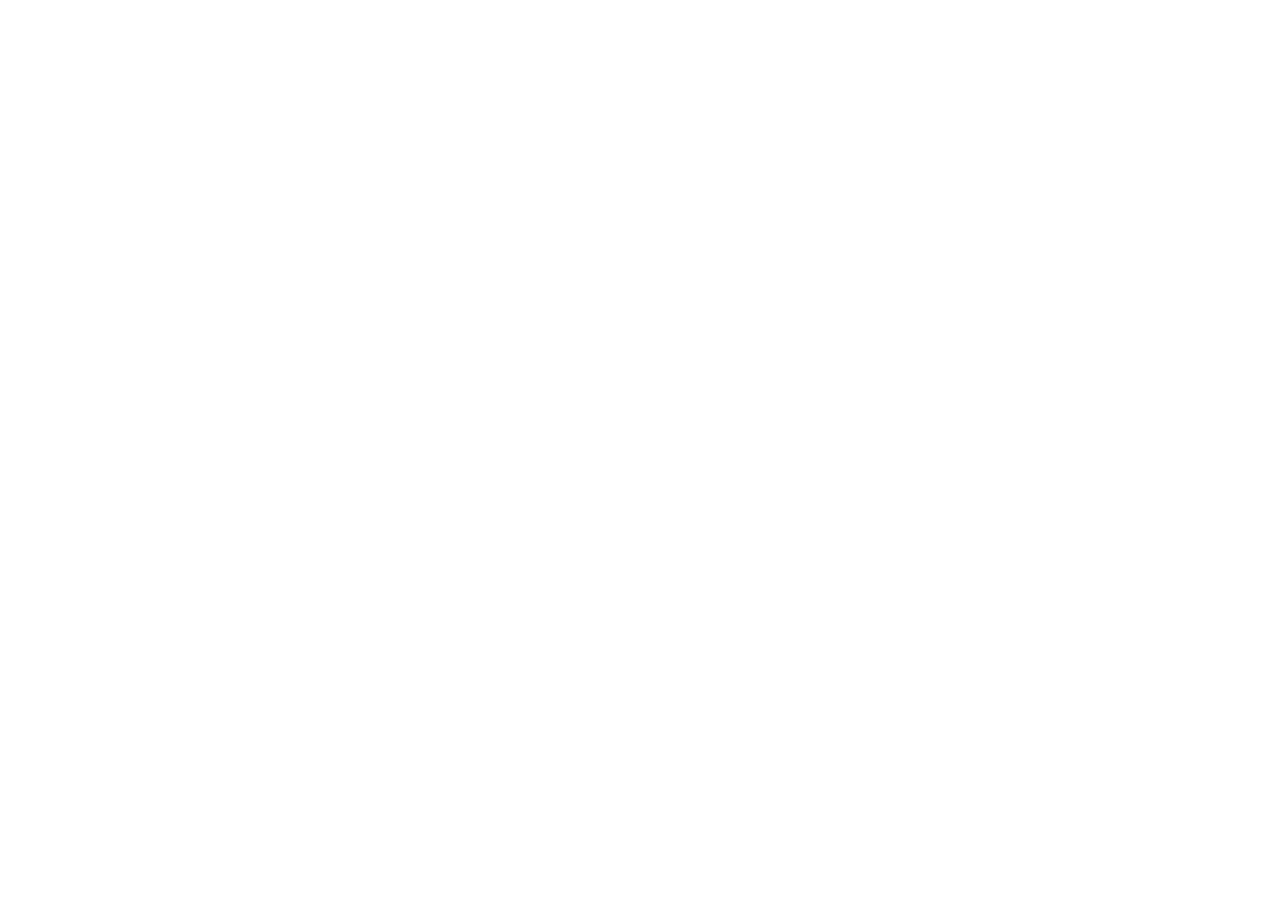
==== commit 1bbe8d0b: "Redirect github.io pages to lumen-initiative.org" ====
--- a/index.html
+++ b/index.html
@@ -2,6948 +2,57 @@
 <html lang="en">
 <head>
     <meta charset="UTF-8">
-    <meta name="viewport" content="width=device-width, initial-scale=1.0, viewport-fit=cover">
-    <!-- Written for the search result a parent actually types toward
-         ("free kids science workshop princeton nj"), not for the mission
-         statement. What / who / where / cost, then how to sign up. -->
-    <title>LUMEN — Free hands-on science workshops for middle schoolers | Princeton area, NJ</title>
-    <meta name="description" content="Free, hands-on science, math and humanities workshops for grades 5–8 at libraries around Princeton and Mercer County, NJ. 21 sessions this August — sign up on your library's calendar. Run by students, always $0.">
-    <link rel="canonical" href="https://leeohwang.github.io/">
+    <meta name="viewport" content="width=device-width, initial-scale=1.0">
 
-    <!-- Tab icon: the LUMEN lightbulb (logo.jpeg), knocked out of its paper and
-         set white on a navy tile so it reads on light AND dark browser chrome.
-         Raster, not the old SVG — an SVG link would out-rank every PNG here.
-         Sizes are separate files because 16px needs a different crop and stroke
-         weight than 32/48 (see scripts that built them). theme-color tints
-         mobile browser chrome to the night-sky brand. Canonical origin below is
-         a best guess (no CNAME / no wrangler route) — swap all absolute URLs if
-         the site ships on lumen-initiative.org or a Cloudflare Pages domain. -->
+    <!-- Redirect stub for the user-site repo ONLY. This file lives at the root
+         of leeohwang.github.io and sends the bare domain to the real site.
+         Project pages (leeohwang.github.io/genevayor, /tally, ...) are served
+         from their own repos and are NOT affected by this file.
+
+         Do NOT add a CNAME file to this repo to achieve the redirect: setting a
+         custom domain on a user site makes GitHub redirect every project page
+         to that domain too, which would break /genevayor. -->
+
+    <title>LUMEN Initiative</title>
+    <link rel="canonical" href="https://lumen-initiative.org/">
+    <meta http-equiv="refresh" content="0; url=https://lumen-initiative.org/">
+    <!-- Deliberately NO robots noindex here. A zero-delay meta refresh is read by
+         Google as a redirect and passes ranking signals to the target; adding
+         noindex muddies that, because it tells the crawler to drop the URL
+         rather than follow it through. Redirect + canonical is the clean pair. -->
+
     <link rel="icon" href="favicon.ico" sizes="16x16 32x32 48x48">
     <link rel="icon" href="favicon-32.png" type="image/png" sizes="32x32">
     <link rel="icon" href="favicon-16.png" type="image/png" sizes="16x16">
     <link rel="apple-touch-icon" href="apple-touch-icon.png">
     <meta name="theme-color" content="#05070f">
 
-    <!-- Social preview (Open Graph + Twitter). og:image is an ABSOLUTE URL. -->
-    <meta property="og:type" content="website">
-    <meta property="og:site_name" content="LUMEN Initiative">
-    <meta property="og:title" content="LUMEN — Free science workshops for middle schoolers, Princeton area">
-    <meta property="og:description" content="Oobleck, DNA extraction, black holes and lander challenges — free hour-long workshops for grades 5–8 at libraries around Mercer County, NJ. 21 sessions this August. Curiosity has no prerequisites.">
-    <meta property="og:url" content="https://leeohwang.github.io/">
-    <meta property="og:image" content="https://leeohwang.github.io/og-image.jpg">
-    <meta property="og:image:width" content="1200">
-    <meta property="og:image:height" content="630">
-    <meta property="og:image:alt" content="A star-filled cosmic nebula — the LUMEN Initiative night-sky brand.">
-    <meta name="twitter:card" content="summary_large_image">
-    <meta name="twitter:title" content="LUMEN — Free science workshops for middle schoolers, Princeton area">
-    <meta name="twitter:description" content="Oobleck, DNA extraction, black holes and lander challenges — free hour-long workshops for grades 5–8 at libraries around Mercer County, NJ. 21 sessions this August. Curiosity has no prerequisites.">
-    <meta name="twitter:image" content="https://leeohwang.github.io/og-image.jpg">
-
-    <!-- Structured data: nonprofit identity. Only name / url / email are
-         asserted — no EIN, founding date, or postal address is invented. -->
-    <script type="application/ld+json">
-    {
-      "@context": "https://schema.org",
-      "@type": "NGO",
-      "name": "LUMEN Initiative",
-      "url": "https://leeohwang.github.io/",
-      "email": "outreach@lumen-initiative.org"
-    }
-    </script>
-
-    <!-- Environment probe + scene watchdog. Runs before anything else and has
-         zero dependencies. `js` on <html> marks scripting as available, so the
-         static-fallback CSS keys off its absence for the noscript case. If the
-         3D scene hasn't signalled readiness within 6s (module fetch stalled,
-         import map unsupported, script error) — or renderer creation throws
-         (no WebGL on old library desktops) — `static-fallback` swaps in the
-         stacked document-flow layout so the page is never a black screen.
-         Once the fallback engages it sticks (a late-arriving scene must not
-         yank the layout out from under a reader); the only removal case is
-         the sub-100ms race where the renderer comes up just as the watchdog
-         fires. -->
-    <script>
-        (function () {
-            var root = document.documentElement;
-            root.classList.add('js');
-            var watchdog = setTimeout(function () {
-                window.__lumenStaticMode = true;
-                root.classList.add('static-fallback');
-            }, 6000);
-            window.__lumenSceneReady = function () {
-                clearTimeout(watchdog);
-                window.__lumenStaticMode = false;
-                root.classList.remove('static-fallback');
-                // Lift the load-in curtain the instant the scene is live — this
-                // is where the choreography begins, so the wordmark dissolves
-                // straight into the dark ignition phase (both #000).
-                root.classList.add('lumen-lit');
-            };
-            window.__lumenSceneFailed = function () {
-                clearTimeout(watchdog);
-                window.__lumenStaticMode = true;
-                root.classList.add('static-fallback');
-            };
-        })();
-    </script>
-
-    <!-- Three.js is self-hosted (vendor/) so the site has no runtime CDN
-         dependency — school and library networks routinely filter third-party
-         CDNs, and a blocked fetch used to mean a black page. modulepreload
-         starts fetching the modules in parallel with parse instead of waiting
-         for the import map to be discovered at end of body.
-         The importmap MUST come before the modulepreload links: a preloaded
-         module whose import-map specifier hasn't been registered yet will
-         resolve its bare specifiers (e.g. OrbitControls.js's `import 'three'`)
-         against the default resolver and throw on reload, leaving the page
-         stuck on a black body. -->
-    <script type="importmap">
-        {
-            "imports": {
-                "three": "./vendor/three/three.module.js",
-                "three/addons/": "./vendor/three/addons/"
-            }
-        }
-    </script>
-    <link rel="modulepreload" href="vendor/three/three.module.js">
-    <link rel="modulepreload" href="vendor/three/addons/controls/OrbitControls.js">
-
-    <!-- Critical webfonts (latin subsets) preloaded so body copy (Carlito, the
-         Calibri-metric webfont) and the italic serif hero slogan (Fraunces)
-         render without a flash of fallback. The full unicode-range matrix
-         lives in the inlined @font-face block below. -->
-    <link rel="preload" href="fonts/Carlito-latin.woff2" as="font" type="font/woff2" crossorigin>
-    <link rel="preload" href="fonts/Fraunces-Italic-latin.woff2" as="font" type="font/woff2" crossorigin>
-
-    <!-- Inlined fonts.css (was a separate request) — removes a render-blocking
-         round-trip on cold loads. unicode-range gates which subset actually downloads.
-         Body = Calibri with Carlito (metric-compatible clone) self-hosted so non-Windows
-         visitors get identical metrics. Headlines = Fraunces, a soft editorial serif. -->
     <style>
-      /* Carlito — Calibri-metric-compatible webfont. Source: Google Fonts (https://fonts.google.com/specimen/Carlito) */
-      @font-face { font-family: 'Carlito'; font-style: italic; font-weight: 400; font-display: swap; src: url('fonts/Carlito-Italic-vietnamese.woff2') format('woff2'); unicode-range: U+0102-0103, U+0110-0111, U+0128-0129, U+0168-0169, U+01A0-01A1, U+01AF-01B0, U+0300-0301, U+0303-0304, U+0308-0309, U+0323, U+0329, U+1EA0-1EF9, U+20AB; }
-      @font-face { font-family: 'Carlito'; font-style: italic; font-weight: 400; font-display: swap; src: url('fonts/Carlito-Italic-latin-ext.woff2') format('woff2'); unicode-range: U+0100-02BA, U+02BD-02C5, U+02C7-02CC, U+02CE-02D7, U+02DD-02FF, U+0304, U+0308, U+0329, U+1D00-1DBF, U+1E00-1E9F, U+1EF2-1EFF, U+2020, U+20A0-20AB, U+20AD-20C0, U+2113, U+2C60-2C7F, U+A720-A7FF; }
-      @font-face { font-family: 'Carlito'; font-style: italic; font-weight: 400; font-display: swap; src: url('fonts/Carlito-Italic-latin.woff2') format('woff2'); unicode-range: U+0000-00FF, U+0131, U+0152-0153, U+02BB-02BC, U+02C6, U+02DA, U+02DC, U+0304, U+0308, U+0329, U+2000-206F, U+20AC, U+2122, U+2191, U+2193, U+2212, U+2215, U+FEFF, U+FFFD; }
-      @font-face { font-family: 'Carlito'; font-style: italic; font-weight: 700; font-display: swap; src: url('fonts/Carlito-BoldItalic-vietnamese.woff2') format('woff2'); unicode-range: U+0102-0103, U+0110-0111, U+0128-0129, U+0168-0169, U+01A0-01A1, U+01AF-01B0, U+0300-0301, U+0303-0304, U+0308-0309, U+0323, U+0329, U+1EA0-1EF9, U+20AB; }
-      @font-face { font-family: 'Carlito'; font-style: italic; font-weight: 700; font-display: swap; src: url('fonts/Carlito-BoldItalic-latin-ext.woff2') format('woff2'); unicode-range: U+0100-02BA, U+02BD-02C5, U+02C7-02CC, U+02CE-02D7, U+02DD-02FF, U+0304, U+0308, U+0329, U+1D00-1DBF, U+1E00-1E9F, U+1EF2-1EFF, U+2020, U+20A0-20AB, U+20AD-20C0, U+2113, U+2C60-2C7F, U+A720-A7FF; }
-      @font-face { font-family: 'Carlito'; font-style: italic; font-weight: 700; font-display: swap; src: url('fonts/Carlito-BoldItalic-latin.woff2') format('woff2'); unicode-range: U+0000-00FF, U+0131, U+0152-0153, U+02BB-02BC, U+02C6, U+02DA, U+02DC, U+0304, U+0308, U+0329, U+2000-206F, U+20AC, U+2122, U+2191, U+2193, U+2212, U+2215, U+FEFF, U+FFFD; }
-      @font-face { font-family: 'Carlito'; font-style: normal; font-weight: 400; font-display: swap; src: url('fonts/Carlito-vietnamese.woff2') format('woff2'); unicode-range: U+0102-0103, U+0110-0111, U+0128-0129, U+0168-0169, U+01A0-01A1, U+01AF-01B0, U+0300-0301, U+0303-0304, U+0308-0309, U+0323, U+0329, U+1EA0-1EF9, U+20AB; }
-      @font-face { font-family: 'Carlito'; font-style: normal; font-weight: 400; font-display: swap; src: url('fonts/Carlito-latin-ext.woff2') format('woff2'); unicode-range: U+0100-02BA, U+02BD-02C5, U+02C7-02CC, U+02CE-02D7, U+02DD-02FF, U+0304, U+0308, U+0329, U+1D00-1DBF, U+1E00-1E9F, U+1EF2-1EFF, U+2020, U+20A0-20AB, U+20AD-20C0, U+2113, U+2C60-2C7F, U+A720-A7FF; }
-      @font-face { font-family: 'Carlito'; font-style: normal; font-weight: 400; font-display: swap; src: url('fonts/Carlito-latin.woff2') format('woff2'); unicode-range: U+0000-00FF, U+0131, U+0152-0153, U+02BB-02BC, U+02C6, U+02DA, U+02DC, U+0304, U+0308, U+0329, U+2000-206F, U+20AC, U+2122, U+2191, U+2193, U+2212, U+2215, U+FEFF, U+FFFD; }
-      @font-face { font-family: 'Carlito'; font-style: normal; font-weight: 700; font-display: swap; src: url('fonts/Carlito-Bold-vietnamese.woff2') format('woff2'); unicode-range: U+0102-0103, U+0110-0111, U+0128-0129, U+0168-0169, U+01A0-01A1, U+01AF-01B0, U+0300-0301, U+0303-0304, U+0308-0309, U+0323, U+0329, U+1EA0-1EF9, U+20AB; }
-      @font-face { font-family: 'Carlito'; font-style: normal; font-weight: 700; font-display: swap; src: url('fonts/Carlito-Bold-latin-ext.woff2') format('woff2'); unicode-range: U+0100-02BA, U+02BD-02C5, U+02C7-02CC, U+02CE-02D7, U+02DD-02FF, U+0304, U+0308, U+0329, U+1D00-1DBF, U+1E00-1E9F, U+1EF2-1EFF, U+2020, U+20A0-20AB, U+20AD-20C0, U+2113, U+2C60-2C7F, U+A720-A7FF; }
-      @font-face { font-family: 'Carlito'; font-style: normal; font-weight: 700; font-display: swap; src: url('fonts/Carlito-Bold-latin.woff2') format('woff2'); unicode-range: U+0000-00FF, U+0131, U+0152-0153, U+02BB-02BC, U+02C6, U+02DA, U+02DC, U+0304, U+0308, U+0329, U+2000-206F, U+20AC, U+2122, U+2191, U+2193, U+2212, U+2215, U+FEFF, U+FFFD; }
-      /* Fraunces — variable serif for headlines. Source: Google Fonts (https://fonts.google.com/specimen/Fraunces) */
-      @font-face { font-family: 'Fraunces'; font-style: italic; font-weight: 100 900; font-display: swap; src: url('fonts/Fraunces-Italic-vietnamese.woff2') format('woff2'); unicode-range: U+0102-0103, U+0110-0111, U+0128-0129, U+0168-0169, U+01A0-01A1, U+01AF-01B0, U+0300-0301, U+0303-0304, U+0308-0309, U+0323, U+0329, U+1EA0-1EF9, U+20AB; }
-      @font-face { font-family: 'Fraunces'; font-style: italic; font-weight: 100 900; font-display: swap; src: url('fonts/Fraunces-Italic-latin-ext.woff2') format('woff2'); unicode-range: U+0100-02BA, U+02BD-02C5, U+02C7-02CC, U+02CE-02D7, U+02DD-02FF, U+0304, U+0308, U+0329, U+1D00-1DBF, U+1E00-1E9F, U+1EF2-1EFF, U+2020, U+20A0-20AB, U+20AD-20C0, U+2113, U+2C60-2C7F, U+A720-A7FF; }
-      @font-face { font-family: 'Fraunces'; font-style: italic; font-weight: 100 900; font-display: swap; src: url('fonts/Fraunces-Italic-latin.woff2') format('woff2'); unicode-range: U+0000-00FF, U+0131, U+0152-0153, U+02BB-02BC, U+02C6, U+02DA, U+02DC, U+0304, U+0308, U+0329, U+2000-206F, U+20AC, U+2122, U+2191, U+2193, U+2212, U+2215, U+FEFF, U+FFFD; }
-      @font-face { font-family: 'Fraunces'; font-style: normal; font-weight: 100 900; font-display: swap; src: url('fonts/Fraunces-vietnamese.woff2') format('woff2'); unicode-range: U+0102-0103, U+0110-0111, U+0128-0129, U+0168-0169, U+01A0-01A1, U+01AF-01B0, U+0300-0301, U+0303-0304, U+0308-0309, U+0323, U+0329, U+1EA0-1EF9, U+20AB; }
-      @font-face { font-family: 'Fraunces'; font-style: normal; font-weight: 100 900; font-display: swap; src: url('fonts/Fraunces-latin-ext.woff2') format('woff2'); unicode-range: U+0100-02BA, U+02BD-02C5, U+02C7-02CC, U+02CE-02D7, U+02DD-02FF, U+0304, U+0308, U+0329, U+1D00-1DBF, U+1E00-1E9F, U+1EF2-1EFF, U+2020, U+20A0-20AB, U+20AD-20C0, U+2113, U+2C60-2C7F, U+A720-A7FF; }
-      @font-face { font-family: 'Fraunces'; font-style: normal; font-weight: 100 900; font-display: swap; src: url('fonts/Fraunces-latin.woff2') format('woff2'); unicode-range: U+0000-00FF, U+0131, U+0152-0153, U+02BB-02BC, U+02C6, U+02DA, U+02DC, U+0304, U+0308, U+0329, U+2000-206F, U+20AC, U+2122, U+2191, U+2193, U+2212, U+2215, U+FEFF, U+FFFD; }
-    </style>
-
-    <style>
-        :root {
-            /* Body: real Calibri where installed (Windows/Office), Carlito webfont
-               everywhere else — metric-identical, so layout never shifts between them. */
-            --font-body: Calibri, 'Carlito', 'Segoe UI', sans-serif;
-            --font-display: 'Fraunces', Georgia, 'Times New Roman', serif;
-        }
-
-        * {
+        html, body { height: 100%; }
+        body {
             margin: 0;
-            padding: 0;
-            box-sizing: border-box;
-        }
-
-        html, body {
-            width: 100%;
-            background: #000;
-        }
-
-        body {
-            font-family: var(--font-body);
-            color: #fff;
-            -webkit-font-smoothing: antialiased;
-            -moz-osx-font-smoothing: grayscale;
-            overflow-x: hidden;
-        }
-
-        /* === Load-in curtain (covers the pre-JS network gap) ===
-           Painted with the first HTML frame on the same black the choreography
-           ignites from, so a slow module fetch shows the brand instead of a
-           dead black screen. Uses only the already-preloaded body webfont —
-           zero extra network requests. Lifts the instant the scene signals
-           ready (`__lumenSceneReady` adds `lumen-lit`), handing straight off to
-           the dark ignition phase; both surfaces are #000, so the swap is
-           seamless and never reveals the constellation early. The
-           failure / no-WebGL / stalled-fetch paths add `static-fallback` and
-           the noscript path never adds `js` — both hide the curtain here so it
-           can never stick over the stacked fallback. */
-        .lumen-loader {
-            position: fixed;
-            inset: 0;
-            z-index: 9998;
-            display: flex;
-            align-items: center;
-            justify-content: center;
-            background: #000;
-            opacity: 1;
-            transition: opacity 0.7s cubic-bezier(0.22, 1, 0.36, 1),
-                        visibility 0s linear 0.7s;
-        }
-        .lumen-loader-mark {
-            font-family: var(--font-body);
-            font-weight: 700;
-            font-size: clamp(1.5rem, 6vw, 2.6rem);
-            letter-spacing: 0.5em;
-            /* Static re-centering against the trailing letter-spacing — set
-               once, never animated (layout props stay off the motion palette). */
-            padding-left: 0.5em;
-            color: rgba(255, 255, 255, 0.8);
-            /* Gentle breathing pulse — the "alive" cue while modules load.
-               Opacity only; each half-cycle rides the brand ease-out via
-               `alternate`. */
-            animation: lumenLoaderPulse 1.6s cubic-bezier(0.22, 1, 0.36, 1) infinite alternate;
-            will-change: opacity;
-        }
-        @keyframes lumenLoaderPulse {
-            from { opacity: 0.5; }
-            to   { opacity: 0.92; }
-        }
-        /* Curtain lift: scene ready (`lumen-lit`), or any static-fallback path.
-           Halt the pulse once hidden so no offscreen animation keeps ticking. */
-        html.lumen-lit .lumen-loader,
-        html.static-fallback .lumen-loader {
-            opacity: 0;
-            visibility: hidden;
-            pointer-events: none;
-        }
-        html.lumen-lit .lumen-loader-mark,
-        html.static-fallback .lumen-loader-mark {
-            animation: none;
-        }
-        /* Scripting disabled: JS never lifts the curtain, so keep it out of the
-           stacked no-JS document entirely. */
-        html:not(.js) .lumen-loader {
-            display: none;
-        }
-        @media (prefers-reduced-motion: reduce) {
-            .lumen-loader-mark {
-                animation: none;
-                opacity: 0.82;
-            }
-        }
-
-        .constellation-stage {
-            position: fixed;
-            top: 0;
-            left: 0;
-            width: 100%;
-            height: 100vh;
-            height: 100dvh;
-            z-index: 1;
-        }
-
-        #constellation-container {
-            position: absolute;
-            inset: 0;
-            width: 100%;
-            height: 100%;
-        }
-
-        #constellation-container canvas {
-            display: block;
-            cursor: default;
-            /* Default: vertical pans scroll the page (scrollytelling phase).
-               OrbitControls would otherwise set touch-action: none inline,
-               trapping the scroll on touch devices. We strip its inline
-               value after construction (see init) and toggle to `none`
-               only when interactive mode activates (rule below). */
-            touch-action: pan-y;
-        }
-
-        .constellation-stage.interactive #constellation-container canvas {
-            cursor: grab;
-        }
-
-        .constellation-stage.interactive #constellation-container canvas:active {
-            cursor: grabbing;
-        }
-
-        /* Persistent per-star name labels — one per constellation star, naming
-           the panel the star opens. Positioned every frame from animate() via
-           transform; JS drives the inline opacity (star ignite fade × envFade ×
-           interactive gate), and the transition below smooths every change so
-           the interactive-mode entry fades them in rather than popping. */
-        .star-name-label {
-            position: absolute;
-            top: 0;
-            left: 0;
-            pointer-events: none;
-            white-space: nowrap;
-            font-family: var(--font-body);
-            font-size: 12px;
-            font-weight: 500;
-            letter-spacing: 0.24em;
-            text-transform: uppercase;
-            color: rgba(230, 234, 246, 0.95);
-            text-shadow: 0 1px 6px rgba(0, 0, 0, 0.9),
-                         0 0 18px rgba(0, 0, 0, 0.6);
-            opacity: 0;
-            transition: opacity 0.3s cubic-bezier(0.22, 0.61, 0.36, 1);
-            will-change: transform, opacity;
-        }
-
-        /* Info-tier stars (Our Mission / About Us / Connect with Us) read a
-           notch above the course stars. */
-        .star-name-label.is-info {
-            font-size: 13px;
-            letter-spacing: 0.26em;
-            color: rgba(247, 249, 253, 1);
-        }
-
-        /* === Liquid Glass Panels (Apple style) === */
-
-        .panel-layer {
-            position: fixed;
-            inset: 0;
-            width: 100%;
-            height: 100vh;
-            height: 100dvh;
-            /* Above the landing overlay (z 30): the resting "Our Mission" peek
-               words sit at the bottom-left, where the hero's left-edge scrim
-               paints — under it (old z 20) the white type was veiled to ~40%
-               brightness. Above it, the scrim instead acts as free contrast
-               backing. Layer + resting panels stay pointer-events: none, so
-               nothing in the overlay loses clicks. */
-            z-index: 31;
-            pointer-events: none;
-            /* Vertical pans inside the layer fall through to page scroll —
-               otherwise on touch devices the panel intercepts the gesture
-               once its pointer-events flips to auto, and scroll stalls. */
-            touch-action: pan-y;
-            display: flex;
-            align-items: center;
-            justify-content: center;
-        }
-
-        .liquid-glass-panel {
-            position: absolute;
-            top: 50%;
-            left: 50%;
-            width: min(480px, calc(100% - 3rem));
-            padding: 2.75rem 2.5rem;
-            border-radius: 1.75rem;
-            background: linear-gradient(180deg,
-                rgba(255, 255, 255, 0.035) 0%,
-                rgba(255, 255, 255, 0.012) 100%);
-            backdrop-filter: blur(36px) saturate(115%) brightness(1.0);
-            -webkit-backdrop-filter: blur(36px) saturate(115%) brightness(1.0);
-            /* Continuous bright rim — the border is the only edge accent; no
-               top-only sheen, no corner radials. Depth comes from the drop
-               shadow + backdrop blur, not from sculpted insets. */
-            border: 1.5px solid rgba(255, 255, 255, 0.28);
-            box-shadow:
-                0 36px 88px -14px rgba(0, 0, 0, 0.72),
-                0 14px 32px rgba(0, 0, 0, 0.42),
-                inset 0 1px 0 rgba(255, 255, 255, 0.18),
-                inset 0 -1px 0 rgba(255, 255, 255, 0.04);
-            opacity: 0;
-            transform: translate(-50%, -50%) translateY(0);
-            pointer-events: none;
-            overflow: hidden;
-            /* Same reason as on .panel-layer — vertical pans must propagate
-               to the document so touch users can scroll past a visible panel. */
-            touch-action: pan-y;
-            /* Only opacity is tweened — box-shadow used to be in the transition
-               list, but with the heavy backdrop-filter active the browser had
-               to re-paint + re-blur every frame for 0.4s, stalling RAF and
-               making the constellation rotation visibly jitter on open/close.
-               Promoting opacity/transform via will-change keeps the panel on
-               its own GPU layer so the canvas under it can keep painting. */
-            transition: opacity 0.35s cubic-bezier(0.22, 1, 0.36, 1);
-            will-change: opacity, transform;
-            --slide-y: 0px;
-        }
-
-        /* Subtle top-down sky-light fade — a hair brighter at the top, a hair
-           darker at the bottom. No corner radials, no diagonal sheen — the
-           reference reads as flat translucent acrylic, not a sculpted lens. */
-        .liquid-glass-panel::before {
-            content: '';
-            position: absolute;
-            inset: 0;
-            border-radius: inherit;
-            background: linear-gradient(180deg,
-                rgba(255, 255, 255, 0.045) 0%,
-                rgba(255, 255, 255, 0) 60%);
-            pointer-events: none;
-        }
-
-        .liquid-glass-panel > * {
-            position: relative;
-            z-index: 1;
-        }
-
-        /* Back / Return-to-top button — pill in the top-right of a modal panel.
-           Replaces the prior X close button. Label is set dynamically: "Back"
-           when opened from the constellation, "Return to top" when opened
-           from the menu. Only rendered while .panel-modal is active. */
-        .panel-back {
-            position: absolute;
-            top: 0.9rem;
-            right: 0.9rem;
-            display: none;
-            align-items: center;
-            gap: 0.45rem;
-            padding: 0.45rem 0.95rem 0.45rem 0.75rem;
-            background: rgba(255, 255, 255, 0.08);
-            color: rgba(255, 255, 255, 0.88);
-            border: 1px solid rgba(255, 255, 255, 0.18);
-            border-radius: 9999px;
-            font-family: inherit;
-            font-size: 0.85rem;
-            line-height: 1;
-            cursor: pointer;
-            z-index: 2;
-            transition:
-                background 0.22s cubic-bezier(0.22, 1, 0.36, 1),
-                color 0.22s cubic-bezier(0.22, 1, 0.36, 1),
-                border-color 0.22s cubic-bezier(0.22, 1, 0.36, 1),
-                transform 0.22s cubic-bezier(0.22, 1, 0.36, 1),
-                box-shadow 0.22s cubic-bezier(0.22, 1, 0.36, 1);
-        }
-        .panel-back .panel-back-arrow {
-            display: inline-block;
-            transition: transform 0.22s cubic-bezier(0.22, 1, 0.36, 1);
-        }
-        .panel-back:hover,
-        .panel-back:focus-visible {
-            background: rgba(255, 255, 255, 0.18);
-            border-color: rgba(255, 255, 255, 0.32);
-            color: #fff;
-            transform: translateX(-2px);
-            box-shadow: 0 8px 20px -10px rgba(0, 0, 0, 0.5);
-            outline: none;
-        }
-        .panel-back:hover .panel-back-arrow,
-        .panel-back:focus-visible .panel-back-arrow {
-            transform: translateX(-3px);
-        }
-        .panel-layer.panel-modal .liquid-glass-panel .panel-back {
-            display: inline-flex;
-        }
-
-        /* Modal mode outranks Act 2 (z 32) and the nav pill (z 33). At the
-           layer's resting z 31 a course modal opened from an Act 2 card would
-           open *behind* the section that launched it — the click would look
-           like it did nothing. The nav is the deliberate casualty: it has no
-           job while a modal owns the screen, and the modal carries its own
-           Back pill plus Escape. */
-        .panel-layer.panel-modal {
-            z-index: 34;
-        }
-
-        /* Modal mode: panel reads as "lifted" — deeper drop shadow + a brighter
-           rim. The transform is owned by JS (updatePanels), so we only stack
-           shadows here to avoid a fight over translate(). */
-        .panel-layer.panel-modal .liquid-glass-panel {
-            border-color: rgba(255, 255, 255, 0.34);
-            box-shadow:
-                0 56px 132px -18px rgba(0, 0, 0, 0.82),
-                0 22px 52px rgba(0, 0, 0, 0.48),
-                inset 0 1px 0 rgba(255, 255, 255, 0.22),
-                inset 0 -1px 0 rgba(255, 255, 255, 0.05);
-        }
-
-        .panel-kicker {
-            display: inline-block;
-            padding: 0.38rem 0.95rem;
-            border-radius: 9999px;
-            background: rgba(255, 255, 255, 0.08);
-            border: 1px solid rgba(255, 255, 255, 0.16);
-            color: rgba(232, 232, 246, 0.95);
-            font-family: var(--font-body);
-            font-size: 0.7rem;
-            letter-spacing: 0.32em;
-            text-transform: uppercase;
-            margin-bottom: 1.5rem;
-        }
-
-        .panel-title {
-            font-family: var(--font-display);
-            font-size: clamp(1.75rem, 3.6vw, 2.55rem);
-            font-weight: 600;
-            line-height: 1.14;
-            letter-spacing: -0.01em;
-            /* Solid near-white ink. Was a background-clip:text gradient — an
-               outright ban here. A single opaque fill lets a text-shadow ride
-               under the letterforms, which the transparent text-fill made
-               impossible; the layered shadow keeps a title legible even where a
-               bright star flare passes directly behind the type. */
-            color: #f4f6fc;
-            text-shadow:
-                0 1px 2px rgba(2, 6, 14, 0.72),
-                0 2px 20px rgba(2, 6, 14, 0.55);
-            text-wrap: balance;
-            margin-bottom: 1.35rem;
-        }
-
-        .panel-body {
-            font-size: clamp(0.98rem, 1.18vw, 1.08rem);
-            line-height: 1.7;
-            color: rgba(220, 224, 240, 0.85);
-            text-wrap: pretty;
-        }
-        /* There is no global anchor reset in this stylesheet, so an inline
-           link in a panel would render as default browser blue on the
-           starfield. Achromatic, underlined, brighter than its paragraph. */
-        .panel-body a {
-            color: #fff;
-            text-decoration: underline;
-            text-underline-offset: 0.2em;
-            text-decoration-color: rgba(255, 255, 255, 0.4);
-            transition: text-decoration-color 0.25s ease;
-        }
-        .panel-body a:hover,
-        .panel-body a:focus-visible { text-decoration-color: #fff; }
-
-        .panel-fineprint {
-            margin-top: 1.1rem;
-            font-size: 0.9rem;
-            line-height: 1.6;
-            color: rgba(224, 228, 242, 0.78);
-            font-style: italic;
-            text-wrap: pretty;
-        }
-
-        /* Pull quote (Our Inspiration) — Fraunces italic against a 1px
-           hairline, so it reads as a voice change from the body copy
-           without any card chrome. */
-        .panel-quote {
-            margin: 1.45rem 0 0;
-            padding-left: 1.15rem;
-            border-left: 1px solid rgba(255, 255, 255, 0.3);
-        }
-        .panel-quote p {
-            font-family: var(--font-display);
-            font-style: italic;
-            font-weight: 500;
-            font-size: clamp(1.04rem, 1.3vw, 1.2rem);
-            line-height: 1.55;
-            color: rgba(238, 241, 252, 0.95);
-        }
-        .panel-quote cite {
-            display: block;
-            margin-top: 0.75rem;
-            font-style: normal;
-            font-size: 0.82rem;
-            letter-spacing: 0.02em;
-            color: rgba(220, 224, 240, 0.6);
-        }
-        .panel-quote cite a {
-            color: rgba(220, 224, 240, 0.85);
-            text-decoration: underline;
-            text-underline-offset: 3px;
-            text-decoration-color: rgba(255, 255, 255, 0.3);
-            transition:
-                color 0.22s cubic-bezier(0.22, 1, 0.36, 1),
-                text-decoration-color 0.22s cubic-bezier(0.22, 1, 0.36, 1);
-        }
-        .panel-quote cite a:hover,
-        .panel-quote cite a:focus-visible {
-            color: #fff;
-            text-decoration-color: rgba(255, 255, 255, 0.7);
-        }
-
-        .panel-members {
-            list-style: none;
-            padding: 0;
-            margin: 1.1rem 0 0;
-            display: grid;
-            gap: 0.6rem;
-            font-size: 0.88rem;
-            line-height: 1.45;
-            color: rgba(220, 224, 240, 0.78);
-        }
-        .panel-members li {
-            padding-left: 0.85rem;
-            position: relative;
-        }
-        .panel-members li::before {
-            content: '';
-            position: absolute;
-            left: 0;
-            top: 0.55em;
-            width: 4px;
-            height: 4px;
-            border-radius: 9999px;
-            background: rgba(255, 255, 255, 0.5);
-        }
-        .panel-members strong {
-            color: #fff;
-            font-weight: 600;
-            letter-spacing: 0.01em;
-        }
-
-        .panel-links {
-            list-style: none;
-            padding: 0;
-            margin: 1.1rem 0 0;
-            display: grid;
-            gap: 0.7rem;
-        }
-        .panel-link {
-            display: flex;
-            align-items: center;
-            gap: 0.95rem;
-            padding: 0.85rem 1rem;
-            border-radius: 0.85rem;
-            background: rgba(255, 255, 255, 0.03);
-            border: 1px solid rgba(255, 255, 255, 0.1);
-            text-decoration: none;
-            color: inherit;
-            transition:
-                background 0.25s cubic-bezier(0.22, 1, 0.36, 1),
-                border-color 0.25s cubic-bezier(0.22, 1, 0.36, 1),
-                transform 0.25s cubic-bezier(0.22, 1, 0.36, 1);
-        }
-        .panel-link:hover {
-            background: rgba(255, 255, 255, 0.08);
-            border-color: rgba(255, 255, 255, 0.22);
-            transform: translateY(-1px);
-        }
-        .panel-link-icon {
-            flex-shrink: 0;
-            display: inline-flex;
-            align-items: center;
-            justify-content: center;
-        }
-        .panel-link-text {
-            display: flex;
-            flex-direction: column;
-            min-width: 0;
-            overflow-wrap: anywhere;
-        }
-        .panel-link-label {
-            font-size: 0.78rem;
-            color: rgba(220, 224, 240, 0.65);
-            margin-bottom: 0.15rem;
-            letter-spacing: 0.02em;
-        }
-        .panel-link-value {
-            font-size: 0.98rem;
-            font-weight: 500;
-            color: #fff;
-            letter-spacing: 0.01em;
-            line-height: 1.3;
-        }
-        .panel-link-note {
-            margin-top: 0.35rem;
-            font-size: 0.82rem;
-            line-height: 1.45;
-            color: rgba(220, 224, 240, 0.68);
-        }
-        /* Email row: real mailto link + explicit copy button side by side.
-           The button stretches to the link's height so the row reads as one
-           surface with two clearly-labeled actions. */
-        .panel-link-row {
-            display: flex;
-            /* Centered, not stretched: a full-height Copy button next to the
-               3-line email card reads as a tall empty column. */
-            align-items: center;
-            gap: 0.5rem;
-        }
-        .panel-link-row .panel-link {
-            flex: 1 1 auto;
-            min-width: 0;
-        }
-        .panel-link-copy {
-            flex-shrink: 0;
-            min-height: 44px;
-            padding: 0.7rem 0.95rem;
-            border-radius: 0.85rem;
-            background: rgba(255, 255, 255, 0.03);
-            border: 1px solid rgba(255, 255, 255, 0.1);
-            color: rgba(232, 234, 245, 0.88);
-            font-family: inherit;
-            font-size: 0.82rem;
-            letter-spacing: 0.02em;
-            cursor: pointer;
-            transition:
-                background 0.22s cubic-bezier(0.22, 1, 0.36, 1),
-                border-color 0.22s cubic-bezier(0.22, 1, 0.36, 1),
-                color 0.22s cubic-bezier(0.22, 1, 0.36, 1);
-        }
-        .panel-link-copy:hover,
-        .panel-link-copy:focus-visible {
-            background: rgba(255, 255, 255, 0.1);
-            border-color: rgba(255, 255, 255, 0.26);
-            color: #fff;
-            outline: none;
-        }
-        .panel-link-copy:focus-visible {
-            outline: 2px solid rgba(255, 255, 255, 0.6);
-            outline-offset: 2px;
-        }
-
-        /* === Info captions (panels 1–2) — bare scrollytelling text ===
-           The two scroll-driven info panels (Our Mission / Our Inspiration)
-           shed ALL glass chrome and read as a left-anchored caption column
-           directly over the starfield while the camera zooms between stars.
-           Modal-only panels (3–12: About, Connect, and the courses) use the
-           centered .course-modal treatment instead. Transform contract with JS
-           (updatePanels): CSS owns the horizontal anchor (`left` below, no
-           translateX); the base transform is only the vertical centering
-           translateY(-50%), and JS composes the per-frame motion translateY on
-           top — see panelBaseTransform(). */
-        .liquid-glass-panel.info-caption {
-            top: 50%;
-            left: clamp(1.5rem, 7vw, 7rem);
-            /* ~36ch measured against the caption's own body size — wide
-               enough that the display title wraps by phrase, not word. */
-            width: min(42ch, calc(100vw - 3rem));
-            padding: 0;
-            border: none;
-            border-radius: 0;
-            background: none;
-            backdrop-filter: none;
-            -webkit-backdrop-filter: none;
-            box-shadow: none;
-            overflow: visible;
-            text-align: left;
-            transform: translateY(-50%);
-            /* Legibility over a busy starfield without a card: a tight
-               contact shadow plus a wide soft one under the type; the
-               ::before halo below carries the rest. */
-            text-shadow:
-                0 1px 2px rgba(2, 6, 14, 0.65),
-                0 2px 22px rgba(2, 6, 14, 0.5);
-        }
-        /* Soft edgeless darkening behind the caption — replaces the card's
-           top-sheen ::before. The ellipse hits 0 alpha well inside its own
-           box, so no edge, corner, or band can ever read as a panel rim.
-           It lives on the panel, so it inherits the JS-driven opacity and
-           rides the same rise/exit transform as the words. */
-        .liquid-glass-panel.info-caption::before {
-            inset: -3.5rem -5rem -3.5rem calc(-1 * clamp(1.5rem, 7vw, 7rem) - 1.5rem);
-            background: radial-gradient(ellipse 95% 85% at 32% 50%,
-                rgba(3, 7, 16, 0.60) 0%,
-                rgba(3, 7, 16, 0.32) 46%,
-                rgba(3, 7, 16, 0) 72%);
-        }
-        /* Kicker drops the pill chrome — bare letterspaced words, so the
-           resting peek reads as type emerging from the fold, not a badge. */
-        .liquid-glass-panel.info-caption .panel-kicker {
-            padding: 0;
-            background: none;
-            border: none;
-            border-radius: 0;
-            font-size: 0.75rem;
-            letter-spacing: 0.34em;
-            line-height: 1.4;
-            color: rgba(236, 239, 250, 0.92);
-            margin-bottom: 1.1rem;
-        }
-        /* Type scales up a notch — no card bounding it anymore. Now that the
-           title is a solid fill (was a background-clip gradient), it carries
-           the base rule's text-shadow AND rides over the ::before scrim halo —
-           two independent legibility backings over the busy starfield. */
-        .liquid-glass-panel.info-caption .panel-title {
-            font-size: clamp(2rem, 3.5vw, 2.75rem);
-            line-height: 1.08;
-            letter-spacing: -0.015em;
-            margin-bottom: 1.35rem;
-        }
-        .liquid-glass-panel.info-caption .panel-body {
-            font-size: clamp(1.02rem, 1.28vw, 1.16rem);
-            line-height: 1.68;
-            color: rgba(228, 232, 246, 0.92);
-        }
-        /* Modal mode: kill the "lifted card" shadow/rim the shared
-           .panel-modal rule stacks on — on a borderless text block it would
-           paint a ghost rectangle. */
-        .panel-layer.panel-modal .liquid-glass-panel.info-caption {
-            border-color: transparent;
-            box-shadow: none;
-        }
-        /* Back pill (modal-only — display gated by .panel-modal as before):
-           with no card corner to pin to, it flows above the kicker. Static
-           position also keeps it inside the scrollable box under the mobile
-           modal's max-height/overflow rule. */
-        .liquid-glass-panel.info-caption .panel-back {
-            position: static;
-            margin-bottom: 1.3rem;
-        }
-        .panel-layer.panel-modal .liquid-glass-panel.info-caption .panel-back {
-            display: flex;
-            width: fit-content;
-        }
-
-        /* === Course-star modals: one surface system with the info captions ===
-           These open from a tapped constellation star. They drop the glass card
-           (blur + rim + drop shadow) for the captions' edgeless language: an
-           edgeless radial darkening carries legibility over the starfield, and
-           the solid title/body ink (see .panel-title) does the rest. Unlike the
-           captions they stay CENTRED (JS owns the translate), so the scrim
-           ellipse is centred too. Type keeps the compact course-card sizing. */
-        .liquid-glass-panel.course-modal {
-            background: none;
-            backdrop-filter: none;
-            -webkit-backdrop-filter: none;
-            border: none;
-            border-radius: 0;
-            box-shadow: none;
-            /* Let the negative-inset scrim bleed past the box, edgeless (mirrors
-               the info-caption). On mobile the modal max-height/overflow-y rule
-               reinstates a scroll axis for long copy; the full-screen dim behind
-               it (.panel-layer.panel-modal) still backs the type there. */
-            overflow: visible;
-        }
-        .liquid-glass-panel.course-modal::before {
-            inset: -3rem -4.5rem;
-            border-radius: 0;
-            background: radial-gradient(ellipse 82% 76% at 50% 46%,
-                rgba(3, 7, 16, 0.62) 0%,
-                rgba(3, 7, 16, 0.34) 48%,
-                rgba(3, 7, 16, 0) 74%);
-        }
-        /* Modal mode stacks a "lifted card" shadow + brighter rim on the base
-           .liquid-glass-panel — a higher-specificity kill, exactly as the
-           info-caption does, so no ghost rectangle paints behind the text. */
-        .panel-layer.panel-modal .liquid-glass-panel.course-modal {
-            border-color: transparent;
-            box-shadow: none;
-        }
-        /* Body copy gets its own contact shadow (the title inherits one from
-           .panel-title); without the card it now sits straight on the scrim. */
-        .liquid-glass-panel.course-modal .panel-body {
-            text-shadow:
-                0 1px 2px rgba(2, 6, 14, 0.7),
-                0 1px 14px rgba(2, 6, 14, 0.48);
-        }
-
-        .copy-toast {
-            position: fixed;
-            left: 50%;
-            bottom: 2.4rem;
-            transform: translate(-50%, 24px) scale(0.96);
-            display: inline-flex;
-            align-items: center;
-            gap: 0.6rem;
-            padding: 0.75rem 1.1rem;
-            border-radius: 9999px;
-            background: rgba(20, 22, 32, 0.78);
-            border: 1px solid rgba(255, 255, 255, 0.18);
-            backdrop-filter: blur(14px);
-            -webkit-backdrop-filter: blur(14px);
-            color: #fff;
-            font-size: 0.95rem;
-            font-weight: 500;
-            letter-spacing: 0.01em;
-            box-shadow: 0 10px 40px rgba(0, 0, 0, 0.45);
-            opacity: 0;
-            pointer-events: none;
-            z-index: 10000;
-            transition: opacity 280ms ease, transform 320ms cubic-bezier(0.22, 1, 0.36, 1);
-        }
-        .copy-toast.visible {
-            opacity: 1;
-            transform: translate(-50%, 0) scale(1);
-        }
-        .copy-toast-icon {
-            color: #7be084;
-            flex-shrink: 0;
-        }
-
-        .scroll-hint {
-            position: fixed;
-            bottom: 2.2rem;
-            left: 50%;
-            transform: translateX(-50%);
-            z-index: 25;
-            font-family: var(--font-body);
-            font-size: 0.72rem;
-            letter-spacing: 0.32em;
-            text-transform: uppercase;
-            /* 0.75 (was 0.55): 13px text on black needs ≥4.5:1 — 0.55 sat
-               marginally under AA at ~4.2:1. */
-            color: rgba(220, 220, 235, 0.75);
-            display: flex;
-            flex-direction: column;
-            align-items: center;
-            gap: 0.6rem;
-            opacity: 0;
-            pointer-events: none;
-            /* No CSS opacity transition: JS writes inline opacity every frame
-               (scroll-scrubbed fade + intro reveal), and a transition would lag
-               those updates — e.g. the hint lingering over an opened modal. */
-        }
-
-        .scroll-hint__line {
-            display: block;
-            width: 1px;
-            height: 36px;
-            background: linear-gradient(to bottom,
-                rgba(220, 220, 235, 0.7),
-                rgba(220, 220, 235, 0));
-            transform-origin: top;
-            animation: hintPulse 2.4s cubic-bezier(0.22, 0.61, 0.36, 1) infinite;
-        }
-        /* The hint now carries a short interaction phrase (not the single word
-           "Scroll"), so its text drops the word-label tracking/caps for normal
-           sentence legibility. */
-        .scroll-hint__text {
-            text-transform: none;
-            letter-spacing: 0.04em;
-            font-size: 0.82rem;
-            text-align: center;
-            text-shadow: 0 1px 6px rgba(2, 6, 14, 0.7);
-        }
-        /* Touch: the hint sits above the bottom-centre pills (Explore / Menu /
-           ↑ Top) instead of on top of them, and sheds the downward pulse line
-           that would point straight into the Explore pill. */
-        @media (pointer: coarse) {
-            .scroll-hint {
-                bottom: calc(5rem + env(safe-area-inset-bottom));
-            }
-            .scroll-hint__line { display: none; }
-        }
-
-        /* === Intro skip pill ===
-           The load-in choreography stays exactly as it is — this only
-           discloses the escape hatch that already existed (scrolling
-           fast-forwards the reveal, but nothing said so). JS shows it ~2s
-           into the dark ignition beat and hides it the instant any reveal
-           path begins. visibility-gated so the hidden pill is never an
-           invisible tab stop. No backdrop-filter: it only ever sits on the
-           near-black ignition sky, so a translucent fill is enough. */
-        .intro-skip {
-            position: fixed;
-            left: 50%;
-            bottom: calc(1.6rem + env(safe-area-inset-bottom));
-            transform: translateX(-50%);
-            z-index: 40;
-            min-height: 44px;
-            padding: 0.6rem 1.15rem;
-            border-radius: 9999px;
-            background: rgba(10, 14, 22, 0.55);
-            border: 1px solid rgba(255, 255, 255, 0.2);
-            color: rgba(230, 234, 246, 0.85);
-            font-family: var(--font-body);
-            font-size: 0.82rem;
-            letter-spacing: 0.06em;
-            cursor: pointer;
-            opacity: 0;
-            visibility: hidden;
-            transition:
-                opacity 0.5s cubic-bezier(0.22, 1, 0.36, 1),
-                background 0.22s cubic-bezier(0.22, 1, 0.36, 1),
-                border-color 0.22s cubic-bezier(0.22, 1, 0.36, 1),
-                visibility 0s linear 0.5s;
-        }
-        .intro-skip.is-visible {
-            opacity: 1;
-            visibility: visible;
-            transition:
-                opacity 0.5s cubic-bezier(0.22, 1, 0.36, 1),
-                background 0.22s cubic-bezier(0.22, 1, 0.36, 1),
-                border-color 0.22s cubic-bezier(0.22, 1, 0.36, 1),
-                visibility 0s;
-        }
-        .intro-skip:hover,
-        .intro-skip:focus-visible {
-            background: rgba(255, 255, 255, 0.12);
-            border-color: rgba(255, 255, 255, 0.4);
-            color: #fff;
-        }
-        .intro-skip:focus-visible {
-            outline: 2px solid rgba(255, 255, 255, 0.6);
-            outline-offset: 2px;
-        }
-
-        .scroll-spacer {
-            position: relative;
-            width: 100%;
-            /* Pre-init fallback only — init()/onResize() force an explicit px
-               height (SPACER_VH × innerHeight ≈ 11 viewports). */
-            height: 1075vh;
-            pointer-events: none;
-        }
-
-        @keyframes hintPulse {
-            0%   { transform: scaleY(0.4); opacity: 0.3; }
-            50%  { transform: scaleY(1);   opacity: 1; }
-            100% { transform: scaleY(0.4); opacity: 0.3; }
-        }
-
-        /* (The prefers-reduced-motion restructure lives at the very END of
-           this sheet. It has to beat the base .landing-overlay { position:
-           fixed } and .panel-layer rules — which are declared BELOW this
-           point — at equal specificity, so source order is the only thing
-           holding it up. Same convention as the consolidated mobile blocks.) */
-
-        /* Apple's Liquid Glass auto-frosts when "Reduce Transparency" is enabled.
-           CSS analog: collapse the live blur to a solid dark fill so the panel
-           remains legible without any backdrop sampling. Highlights/sheen are
-           also cleared since they only read against a refractive surface. */
-        @media (prefers-reduced-transparency: reduce) {
-            .liquid-glass-panel,
-            .lo-card {
-                backdrop-filter: none;
-                -webkit-backdrop-filter: none;
-                background: rgba(12, 16, 24, 0.88);
-            }
-            .liquid-glass-panel::before,
-            .lo-card::after {
-                background: none;
-            }
-            /* Hero scrim: keep near-opaque where the copy sits and fade only
-               past it. Doubled class so this outranks the base .lo-hero-card
-               rule that appears later in the sheet. */
-            .lo-card.lo-hero-card {
-                background: linear-gradient(90deg,
-                    rgba(10, 14, 22, 0.96) 0%,
-                    rgba(10, 14, 22, 0.92) 72%,
-                    rgba(10, 14, 22, 0) 100%);
-            }
-        }
-
-        /* === Static fallback (no JS / no WebGL / module fetch failed) ===
-           The scene needs scripting, a module fetch, and WebGL. When any of
-           the three is missing — noscript, an old library desktop, a
-           filtered network — the head bootstrap leaves `js` off <html> or
-           adds `static-fallback`, and the page becomes a plain stacked
-           document on a static gradient sky: hero copy first, every panel
-           readable below it. Mirrors the prefers-reduced-motion restructure
-           above; the scripted path never sees these selectors. */
-        html:not(.js) body,
-        html.static-fallback body {
-            background: linear-gradient(180deg,
-                #04070f 0%,
-                #091124 42%,
-                #0d1a30 100%);
-            background-attachment: fixed;
-        }
-        /* Every control whose handler lives in JS that never ran (no-JS) or
-           whose canvas is gone (static-fallback) must be hidden, not shipped
-           dead. .panel-link-copy is the one exception below: its handler is a
-           classic script that DOES run on the static-fallback path, so it only
-           needs the no-JS hide. */
-        html:not(.js) .constellation-stage,
-        html:not(.js) .scroll-hint,
-        html:not(.js) .pill-nav .lo-menu,
-        html:not(.js) #backToTop,
-        html:not(.js) .intro-skip,
-        html:not(.js) .explore-toggle,
-        html:not(.js) .panel-link-copy,
-        html:not(.js) .a2-give-copy,
-        html:not(.js) .a2-switch,
-        html:not(.js) .a2-give-anon-hint,
-        html:not(.js) .liquid-glass-panel[data-panel-index="0"],
-        html.static-fallback .constellation-stage,
-        html.static-fallback .scroll-hint,
-        html.static-fallback .pill-nav .lo-menu,
-        html.static-fallback #backToTop,
-        html.static-fallback .intro-skip,
-        html.static-fallback .explore-toggle,
-        html.static-fallback .liquid-glass-panel[data-panel-index="0"] {
-            display: none !important;
-        }
-        /* The pill itself stays — only its Menu is dead here. Everything
-           else inside it (Schedule / Courses / For parents / Team and the
-           sign-up CTA) is a plain in-page anchor that works with no JS at
-           all, and the CTA is the one affordance a parent should never
-           lose: on these paths there is no scroll journey to carry them to
-           a button, so the pill is the whole persistent path to #register.
-           JS is what normally adds .is-visible (revealOverlay), and it
-           never runs — or never gets that far — on any of these paths, so
-           the reveal has to be forced from CSS. */
-        html:not(.js) .pill-nav,
-        html.static-fallback .pill-nav {
-            opacity: 1 !important;
-            visibility: visible !important;
-            transform: none !important;
-            transition: none !important;
-        }
-        html:not(.js) .scroll-spacer,
-        html.static-fallback .scroll-spacer {
-            height: 0 !important;
-        }
-        html:not(.js) .landing-overlay,
-        html.static-fallback .landing-overlay {
-            position: relative;
-            inset: auto;
-            z-index: auto;
-            opacity: 1 !important;
-            visibility: visible !important;
-            pointer-events: auto;
-            padding: 3rem 1.5rem 1rem;
-            transition: none;
-        }
-        html:not(.js) .landing-overlay .lo-load-target,
-        html.static-fallback .landing-overlay .lo-load-target {
-            animation: none !important;
-            opacity: 1 !important;
-            transform: none !important;
-            filter: none !important;
-        }
-        html:not(.js) .panel-layer,
-        html.static-fallback .panel-layer {
-            position: static;
-            height: auto;
-            display: block;
-            padding: 3rem 1.5rem 5rem;
-            pointer-events: auto;
-        }
-        html:not(.js) .liquid-glass-panel,
-        html.static-fallback .liquid-glass-panel {
-            position: relative;
-            top: auto;
-            left: auto;
-            transform: none !important;
-            opacity: 1 !important;
-            visibility: visible !important;
-            pointer-events: auto !important;
-            margin: 0 auto 2rem;
-        }
-        html:not(.js) .liquid-glass-panel.info-caption,
-        html.static-fallback .liquid-glass-panel.info-caption {
-            width: min(42ch, calc(100vw - 3rem));
-            margin: 0 auto 2.5rem clamp(1.5rem, 7vw, 7rem);
-        }
-
-        @media (max-width: 768px) {
-            /* Existing kicker/panel padding tweaks — kept here because the
-               .liquid-glass-panel base rule sits earlier in the file, so
-               this block correctly overrides it via source order. The
-               mobile *layout* rules (position flips, modal-mode overrides,
-               etc.) live in the consolidated mobile block at the very end
-               of this <style> sheet — they need to come AFTER base rules
-               like .landing-overlay and .lo-hero-card to win the cascade. */
-            .liquid-glass-panel {
-                padding: 2.1rem 1.6rem;
-                border-radius: 1.4rem;
-            }
-            .panel-kicker {
-                font-size: 0.65rem;
-                margin-bottom: 1.1rem;
-            }
-            /* Info captions on a narrow viewport: essentially full-width
-               with comfortable margins. (Padding stays 0 via the higher-
-               specificity .info-caption base rule — the card padding above
-               only applies to the course-card modals.) */
-            .liquid-glass-panel.info-caption {
-                left: 1.25rem;
-                width: calc(100vw - 2.5rem);
-            }
-        }
-
-        /* === Landing reference overlay (top of constellation) === */
-
-        .landing-overlay {
-            position: fixed;
-            inset: 0;
-            z-index: 30;
-            padding: 1rem;
-            pointer-events: none;
-            color: #fff;
-            font-family: var(--font-body);
-            display: grid;
-            /* One 43%-wide column pins the hero card to the LEFT of the fold
-               (43% ≈ the old 0.86fr/1.14fr split) and leaves the rest to the
-               bare constellation. The second column was empty structure left
-               over from the landing reference. */
-            grid-template-columns: minmax(320px, 43%);
-            grid-template-rows: auto;
-            gap: 1rem;
-            /* Hidden until the load-in intro's environment reveal — otherwise the
-               translucent cards sit on a pure-black body and read as overly
-               tinted before the gradient/stars fill in behind them. visibility
-               (not just opacity) so the invisible menu/CTA can't be clicked
-               during the dark ignition phase; JS adds .is-loaded to reveal. */
-            opacity: 0;
-            visibility: hidden;
-            transition: opacity 1100ms cubic-bezier(0.22, 1, 0.36, 1);
-        }
-        .landing-overlay.is-loaded { visibility: visible; }
-        .landing-overlay > * { pointer-events: auto; }
-
-        /* Load-in stagger. Each tagged child animates in once .is-loaded is
-           set on the overlay (added by JS at first scene paint). Pattern
-           follows the skill: opacity + translateY + small blur, 100ms
-           section-level stagger, enter curve. */
-        .landing-overlay .lo-load-target {
-            opacity: 0;
-        }
-        @keyframes lo-enter {
-            from {
-                opacity: 0;
-                transform: translateY(18px);
-                filter: blur(8px);
-            }
-            to {
-                opacity: 1;
-                transform: translateY(0);
-                filter: blur(0);
-            }
-        }
-        .landing-overlay.is-loaded .lo-load-target {
-            animation: lo-enter 1600ms cubic-bezier(0.22, 1, 0.36, 1) both;
-            animation-delay: calc(var(--enter-stagger, 0) * 180ms);
-        }
-
-        /* Base "liquid glass" treatment — translucent surface with reflective accents.
-           Right-side cards inherit this directly; the left hero card overrides with
-           a deeper tint so it reads as the primary surface. */
-        .lo-card {
-            position: relative;
-            background: linear-gradient(180deg,
-                rgba(255, 255, 255, 0.10) 0%,
-                rgba(255, 255, 255, 0.05) 100%);
-            border: 1.5px solid rgba(255, 255, 255, 0.26);
-            border-radius: 1.5rem;
-            box-shadow:
-                inset 0 1px 0 rgba(255, 255, 255, 0.18),
-                inset 0 -1px 0 rgba(255, 255, 255, 0.04),
-                0 14px 32px -10px rgba(0, 0, 0, 0.32),
-                0 4px 12px rgba(0, 0, 0, 0.18);
-        }
-        /* Soft sky-light fade from the top edge — replaces the old rim line. */
-        .lo-card::before {
-            content: '';
-            position: absolute;
-            inset: 0;
-            border-radius: inherit;
-            background: linear-gradient(180deg,
-                rgba(255, 255, 255, 0.045) 0%,
-                rgba(255, 255, 255, 0) 55%);
-            pointer-events: none;
-        }
-        /* No ::after — the border carries the full-perimeter rim. */
-        .lo-card::after { display: none; }
-        /* Make sure card content sits above the ::after overlay */
-        .lo-card > * { position: relative; z-index: 1; }
-
-        .lo-pill {
-            display: inline-flex;
-            align-items: center;
-            gap: 0.6rem;
-            padding: 0.45rem 0.85rem;
-            border-radius: 9999px;
-            background: rgba(0, 0, 0, 0.18);
-            border: 1px solid rgba(255, 255, 255, 0.18);
-            backdrop-filter: blur(8px);
-            -webkit-backdrop-filter: blur(8px);
-            color: #fff;
-            font-size: 0.85rem;
-        }
-        .lo-pill a, .lo-pill button {
-            background: none;
-            border: none;
-            color: #fff;
-            display: inline-flex;
-            align-items: center;
-            justify-content: center;
-            cursor: pointer;
-            opacity: 0.85;
-        }
-        .lo-pill a:hover, .lo-pill button:hover { opacity: 1; }
-        .lo-socials { gap: 0.9rem; }
-        /* Brand label anchors to the hero's LEFT edge, in the same column as
-           the copy below it. It used to pin to the card's top-right — but the
-           card's right edge is an invisible scrim fade, so at 1440px the mark
-           floated near viewport top-center, attached to nothing visible. */
-        .lo-brand {
-            position: absolute;
-            top: 2rem;
-            left: 3.25rem;
-            z-index: 6;
-            font-size: 0.95rem;
-            font-weight: 700;
-            letter-spacing: -0.01em;
-            color: #fff;
-            line-height: 1;
-        }
-        .lo-brand-initiative {
-            font-weight: 500;
-        }
-
-        /* === LEFT hero — gradient scrim, no card chrome ===
-           Not a panel: a left-anchored scrim that darkens the sky behind the
-           copy and fades to fully transparent by mid-viewport, so the
-           constellation bleeds through with no hard edge. Negative margins
-           push the paint past the overlay's 1rem padding to the viewport
-           edge; compensating padding keeps the content where it was. */
-        .lo-hero-card {
-            position: relative;
-            margin: -1rem 0 -1rem -1rem;
-            padding: 3.25rem 2.25rem 3rem 3.25rem;
-            display: flex;
-            flex-direction: column;
-            min-height: 100vh;
-            min-height: 100dvh;
-            /* Multi-stop eases the falloff so the transparent end doesn't
-               band — a two-stop linear fade leaves a visible seam. */
-            background: linear-gradient(90deg,
-                rgba(5, 9, 18, 0.78) 0%,
-                rgba(5, 9, 18, 0.66) 22%,
-                rgba(5, 9, 18, 0.48) 44%,
-                rgba(5, 9, 18, 0.28) 64%,
-                rgba(5, 9, 18, 0.12) 82%,
-                rgba(5, 9, 18, 0) 100%);
-            border: none;
-            border-radius: 0;
-            box-shadow: none;
-        }
-        /* Kill the .lo-card top-sheen — it only reads on a bounded panel. */
-        .lo-hero-card::before { display: none; }
-        /* Menu button + dropdown lives inside .lo-menu so the dropdown can
-           anchor to the button. The wrapper owns the absolute placement; the
-           button is a normal inline-flex child. */
-        .lo-menu {
-            position: absolute;
-            top: 1.5rem;
-            right: 1.5rem;
-            z-index: 6;
-        }
-        .lo-menu-btn {
-            display: inline-flex;
-            align-items: center;
-            gap: 0.65rem;
-            padding: 0.6rem 1.1rem;
-            border-radius: 9999px;
-            background: rgba(0, 0, 0, 0.18);
-            border: 1px solid rgba(255, 255, 255, 0.22);
-            color: #fff;
-            font-size: 0.95rem;
-            font-family: inherit;
-            cursor: pointer;
-            backdrop-filter: blur(8px);
-            -webkit-backdrop-filter: blur(8px);
-            transition:
-                background 0.22s cubic-bezier(0.22, 1, 0.36, 1),
-                border-color 0.22s cubic-bezier(0.22, 1, 0.36, 1),
-                transform 0.22s cubic-bezier(0.22, 1, 0.36, 1),
-                box-shadow 0.22s cubic-bezier(0.22, 1, 0.36, 1);
-        }
-        .lo-menu-btn:hover,
-        .lo-menu-btn:focus-visible {
-            background: rgba(255, 255, 255, 0.14);
-            border-color: rgba(255, 255, 255, 0.36);
-            transform: translateY(-1px);
-            box-shadow: 0 10px 22px -10px rgba(0, 0, 0, 0.5);
-            outline: none;
-        }
-        .lo-menu-btn .lo-menu-glyph {
-            display: inline-block;
-            transition: transform 0.3s cubic-bezier(0.22, 1, 0.36, 1);
-        }
-        .lo-menu.open .lo-menu-btn .lo-menu-glyph {
-            transform: rotate(90deg);
-        }
-
-        /* === Persistent pill nav ===
-           Compact glass pill fixed to the viewport's top-right — the menu's
-           permanent home (it used to die with the overlay fade at 0.5vh).
-           Sits above the panel layer (z 31) so it stays reachable while a
-           modal is open; on phones the open modal owns that corner instead
-           (see .modal-open below). Revealed with the environment via
-           .is-visible. */
-        .pill-nav {
-            position: fixed;
-            top: 1.25rem;
-            right: 1.25rem;
-            z-index: 33;
-            display: flex;
-            align-items: center;
-            gap: 0.3rem;
-            padding: 0.2rem 0.25rem 0.2rem 1.05rem;
-            border-radius: 9999px;
-            background: rgba(10, 13, 22, 0.5);
-            border: 1px solid rgba(255, 255, 255, 0.2);
-            backdrop-filter: blur(18px) saturate(120%);
-            -webkit-backdrop-filter: blur(18px) saturate(120%);
-            box-shadow:
-                0 14px 36px -14px rgba(0, 0, 0, 0.55),
-                inset 0 1px 0 rgba(255, 255, 255, 0.12);
-            opacity: 0;
-            visibility: hidden;
-            transform: translateY(-6px);
-            transition:
-                opacity 0.7s cubic-bezier(0.22, 1, 0.36, 1),
-                transform 0.7s cubic-bezier(0.22, 1, 0.36, 1),
-                visibility 0s linear 0.7s;
-        }
-        .pill-nav.is-visible {
-            opacity: 1;
-            visibility: visible;
-            transform: translateY(0);
-            transition:
-                opacity 0.7s cubic-bezier(0.22, 1, 0.36, 1),
-                transform 0.7s cubic-bezier(0.22, 1, 0.36, 1),
-                visibility 0s;
-        }
-        .pill-nav-brand {
-            font-size: 0.88rem;
-            font-weight: 700;
-            letter-spacing: 0.04em;
-            color: rgba(255, 255, 255, 0.95);
-            user-select: none;
-        }
-        /* Inside the pill the menu anchors in flow (its absolute top-right
-           placement belonged to the old topbar) and the button sheds its own
-           pill chrome — the nav pill carries the glass. */
-        .pill-nav .lo-menu {
-            position: relative;
-            top: auto;
-            right: auto;
-            z-index: auto;
-        }
-        .pill-nav .lo-menu-btn {
-            background: none;
-            border: none;
-            backdrop-filter: none;
-            -webkit-backdrop-filter: none;
-            padding: 0.55rem 0.9rem;
-        }
-        .pill-nav .lo-menu-btn:hover,
-        .pill-nav .lo-menu-btn:focus-visible {
-            background: rgba(255, 255, 255, 0.12);
-            transform: none;
-            box-shadow: none;
-        }
-        /* Named destinations in the bar itself. The dropdown alone gave a
-           visitor zero visible places to go — every route was one click of
-           discovery away, which reads as a site with nothing in it. These
-           four point at Act 2; the Menu keeps the constellation panels. */
-        .pill-nav-links {
-            display: flex;
-            align-items: center;
-            gap: 0.1rem;
-            margin-left: 0.35rem;
-        }
-        .pill-nav-link {
-            padding: 0.55rem 0.72rem;
-            border-radius: 9999px;
-            font-size: 0.83rem;
-            font-weight: 500;
-            color: rgba(238, 240, 250, 0.82);
-            text-decoration: none;
-            white-space: nowrap;
-            transition:
-                background 0.22s cubic-bezier(0.22, 1, 0.36, 1),
-                color 0.22s cubic-bezier(0.22, 1, 0.36, 1);
-        }
-        .pill-nav-link:hover,
-        .pill-nav-link:focus-visible {
-            background: rgba(255, 255, 255, 0.1);
-            color: #fff;
-        }
-        /* The bar's one solid element. Everything else on this site is glass
-           over starfield; the parent CTA is opaque white on ink so "where do
-           I sign my kid up" is answerable from any scroll depth without
-           reading a word of the page. */
-        .pill-nav-cta {
-            padding: 0.5rem 0.95rem;
-            border-radius: 9999px;
-            margin-left: 0.2rem;
-            background: #fff;
-            border: 1px solid #fff;
-            font-size: 0.83rem;
-            font-weight: 600;
-            color: #0a0d16;
-            text-decoration: none;
-            white-space: nowrap;
-            transition:
-                background 0.22s cubic-bezier(0.22, 1, 0.36, 1),
-                border-color 0.22s cubic-bezier(0.22, 1, 0.36, 1),
-                box-shadow 0.22s cubic-bezier(0.22, 1, 0.36, 1);
-        }
-        .pill-nav-cta:hover,
-        .pill-nav-cta:focus-visible {
-            background: #fff;
-            border-color: #fff;
-            box-shadow: 0 0 0 4px rgba(255, 255, 255, 0.22);
-        }
-        /* Under ~1080px the bar can no longer hold named links without
-           crowding the constellation — they fold back into the Menu, which
-           already lists every one of them. The sign-up CTA does NOT fold:
-           most parents arrive on a phone, and hiding the only registration
-           affordance behind a hamburger is how a free program looks like it
-           has an application process. It just gets tighter. */
-        @media (max-width: 1080px) {
-            .pill-nav-links { display: none; }
-        }
-        @media (max-width: 420px) {
-            .pill-nav {
-                padding-left: 0.85rem;
-                gap: 0.15rem;
-            }
-            .pill-nav-brand { font-size: 0.8rem; }
-            .pill-nav-cta {
-                padding: 0.45rem 0.7rem;
-                font-size: 0.78rem;
-                margin-left: 0;
-            }
-            .pill-nav .lo-menu-btn {
-                padding: 0.5rem 0.55rem;
-                font-size: 0.78rem;
-            }
-        }
-        @media (max-width: 768px) {
-            /* A full-width phone modal owns the top-right corner (its Back
-               pill sits exactly there) — yield it while a panel is open. */
-            .pill-nav.modal-open {
-                opacity: 0;
-                visibility: hidden;
-            }
-        }
-
-        /* Dropdown panel — translucent like the cards. Scales/fades in. */
-        .lo-menu-dropdown {
-            position: absolute;
-            top: calc(100% + 0.55rem);
-            right: 0;
-            min-width: 220px;
-            padding: 0.45rem;
-            background: rgba(12, 14, 24, 0.62);
-            border: 1px solid rgba(255, 255, 255, 0.18);
-            border-radius: 1rem;
-            backdrop-filter: blur(22px) saturate(120%);
-            -webkit-backdrop-filter: blur(22px) saturate(120%);
-            box-shadow:
-                0 24px 56px -16px rgba(0, 0, 0, 0.6),
-                inset 0 1px 0 rgba(255, 255, 255, 0.12);
-            opacity: 0;
-            /* visibility (not just opacity/pointer-events) so the closed
-               dropdown's 13 buttons are never invisible tab stops. Delayed
-               on close so the fade-out still plays. */
-            visibility: hidden;
-            transform: translateY(-8px) scale(0.96);
-            transform-origin: top right;
-            pointer-events: none;
-            transition:
-                opacity 0.24s cubic-bezier(0.22, 1, 0.36, 1),
-                transform 0.28s cubic-bezier(0.25, 1, 0.5, 1),
-                visibility 0s linear 0.28s;
-            will-change: opacity, transform;
-        }
-        .lo-menu.open .lo-menu-dropdown {
-            opacity: 1;
-            visibility: visible;
-            transform: translateY(0) scale(1);
-            pointer-events: auto;
-            transition:
-                opacity 0.24s cubic-bezier(0.22, 1, 0.36, 1),
-                transform 0.28s cubic-bezier(0.25, 1, 0.5, 1),
-                visibility 0s;
-        }
-        /* Anchor variants of the same row: the Act 2 destinations are real
-           links (an in-page jump is the whole behaviour), so they need the
-           underline off and the inherited link colour restored. */
-        .lo-menu-item[href] { text-decoration: none; }
-        .lo-menu-sep {
-            margin: 0.45rem 0.85rem 0.35rem;
-            padding-top: 0.5rem;
-            border-top: 1px solid rgba(255, 255, 255, 0.12);
-            font-size: 0.64rem;
-            font-weight: 700;
-            letter-spacing: 0.2em;
-            text-transform: uppercase;
-            color: rgba(220, 224, 240, 0.5);
-        }
-        .lo-menu-item {
-            display: flex;
-            align-items: center;
-            justify-content: space-between;
-            gap: 0.75rem;
-            width: 100%;
-            padding: 0.6rem 0.85rem;
-            background: transparent;
-            border: none;
-            border-radius: 0.7rem;
-            color: rgba(232, 234, 245, 0.88);
-            font-family: inherit;
-            font-size: 0.92rem;
-            text-align: left;
-            cursor: pointer;
-            transition:
-                background 0.18s cubic-bezier(0.22, 1, 0.36, 1),
-                color 0.18s cubic-bezier(0.22, 1, 0.36, 1),
-                transform 0.18s cubic-bezier(0.22, 1, 0.36, 1);
-        }
-        .lo-menu-item:hover,
-        .lo-menu-item:focus-visible {
-            background: rgba(255, 255, 255, 0.10);
-            color: #fff;
-            outline: none;
-        }
-        /* Hover indent without a layout-property animation: the left padding is
-           fixed, and the label slides right on transform (the chev stays pinned
-           to the right edge, exactly as when padding-left grew the content box). */
-        .lo-menu-item > span:not(.chev) {
-            transition: transform 0.22s cubic-bezier(0.22, 1, 0.36, 1);
-        }
-        .lo-menu-item:hover > span:not(.chev),
-        .lo-menu-item:focus-visible > span:not(.chev) {
-            transform: translateX(0.15rem);
-        }
-        .lo-menu-item .chev {
-            opacity: 0.65;
-            transition:
-                transform 0.28s cubic-bezier(0.22, 1, 0.36, 1),
-                opacity 0.18s cubic-bezier(0.22, 1, 0.36, 1);
-        }
-        .lo-menu-item:hover .chev,
-        .lo-menu-item:focus-visible .chev { opacity: 1; }
-        .lo-menu-item.has-sub.expanded {
-            background: rgba(255, 255, 255, 0.08);
-            color: #fff;
-        }
-        .lo-menu-item.has-sub.expanded .chev {
-            transform: rotate(-180deg);
-        }
-
-        /* Sub-dropdown for course list — slides in from the right edge of the
-           main dropdown. */
-        .lo-course-dropdown {
-            position: absolute;
-            top: 0;
-            right: calc(100% + 0.5rem);
-            min-width: 240px;
-            padding: 0.45rem;
-            background: rgba(12, 14, 24, 0.62);
-            border: 1px solid rgba(255, 255, 255, 0.18);
-            border-radius: 1rem;
-            backdrop-filter: blur(22px) saturate(120%);
-            -webkit-backdrop-filter: blur(22px) saturate(120%);
-            box-shadow:
-                0 24px 56px -16px rgba(0, 0, 0, 0.6),
-                inset 0 1px 0 rgba(255, 255, 255, 0.12);
-            opacity: 0;
-            /* Same tab-stop gate as the main dropdown: 8 course buttons
-               must not be focusable while the flyout is closed. */
-            visibility: hidden;
-            transform: translateX(8px) scale(0.96);
-            transform-origin: top right;
-            pointer-events: none;
-            transition:
-                opacity 0.24s cubic-bezier(0.22, 1, 0.36, 1),
-                transform 0.28s cubic-bezier(0.25, 1, 0.5, 1),
-                visibility 0s linear 0.28s;
-            will-change: opacity, transform;
-        }
-        .lo-menu.show-courses .lo-course-dropdown {
-            opacity: 1;
-            visibility: visible;
-            transform: translateX(0) scale(1);
-            pointer-events: auto;
-            transition:
-                opacity 0.24s cubic-bezier(0.22, 1, 0.36, 1),
-                transform 0.28s cubic-bezier(0.25, 1, 0.5, 1),
-                visibility 0s;
-        }
-        @media (max-width: 720px) {
-            .lo-course-dropdown {
-                top: calc(100% + 0.4rem);
-                right: 0;
-                transform: translateY(-8px) scale(0.96);
-            }
-            .lo-menu.show-courses .lo-course-dropdown {
-                transform: translateY(0) scale(1);
-            }
-        }
-        .lo-hero-inner {
-            margin: auto 0;
-            display: flex;
-            flex-direction: column;
-            align-items: flex-start;
-        }
-        /* Hero CTA pair — the fold's one clear action: a quiet lit-glass
-           primary plus a lighter glass secondary for partners. Both stay
-           achromatic near-white so nothing here competes with the
-           constellation. Anchors, not buttons: in the static-fallback /
-           reduced-motion flows they jump straight to the stacked panels
-           with no JS. */
-        .lo-cta-row {
-            display: flex;
-            flex-wrap: wrap;
-            align-items: center;
-            gap: 0.85rem;
-            margin-top: 2.1rem;
-        }
-        .lo-cta {
-            display: inline-flex;
-            align-items: center;
-            gap: 0.55rem;
-            padding: 0.8rem 1.5rem;
-            border-radius: 9999px;
-            font-size: 0.98rem;
-            font-weight: 600;
-            letter-spacing: 0.01em;
-            line-height: 1;
-            text-decoration: none;
-            cursor: pointer;
-            transition:
-                background 0.22s cubic-bezier(0.22, 1, 0.36, 1),
-                border-color 0.22s cubic-bezier(0.22, 1, 0.36, 1),
-                transform 0.22s cubic-bezier(0.22, 1, 0.36, 1),
-                box-shadow 0.22s cubic-bezier(0.22, 1, 0.36, 1);
-        }
-        .lo-cta:focus-visible {
-            outline: 2px solid rgba(255, 255, 255, 0.85);
-            outline-offset: 3px;
-        }
-        .lo-cta-primary {
-            background: rgba(255, 255, 255, 0.14);
-            border: 1px solid rgba(255, 255, 255, 0.36);
-            color: #fff;
-            text-shadow: none;
-            box-shadow:
-                inset 0 1px 0 rgba(255, 255, 255, 0.18),
-                0 6px 22px -12px rgba(0, 0, 0, 0.55);
-        }
-        .lo-cta-primary:hover {
-            background: rgba(255, 255, 255, 0.2);
-            border-color: rgba(255, 255, 255, 0.5);
-            transform: translateY(-1px);
-            box-shadow:
-                inset 0 1px 0 rgba(255, 255, 255, 0.22),
-                0 10px 28px -12px rgba(0, 0, 0, 0.6);
-        }
-        .lo-cta-primary .lo-cta-glyph {
-            display: inline-block;
-            transition: transform 0.25s cubic-bezier(0.22, 1, 0.36, 1);
-        }
-        .lo-cta-primary:hover .lo-cta-glyph {
-            transform: translateY(2px);
-        }
-        /* Solid white on ink — reserved for the registration action and
-           nothing else. Every other control on the site is glass, so the one
-           opaque button is unmistakably "this is the thing to press." Kept
-           achromatic: the constellation stays the only colour on screen. */
-        .lo-cta-solid {
-            background: #fff;
-            border: 1px solid #fff;
-            color: #0a0d16;
-            text-shadow: none;
-            box-shadow: 0 10px 30px -14px rgba(0, 0, 0, 0.7);
-        }
-        .lo-cta-solid:hover,
-        .lo-cta-solid:focus-visible {
-            background: #fff;
-            border-color: #fff;
-            transform: translateY(-1px);
-            box-shadow:
-                0 14px 34px -14px rgba(0, 0, 0, 0.75),
-                0 0 0 4px rgba(255, 255, 255, 0.2);
-        }
-        .lo-cta-solid .lo-cta-glyph {
-            display: inline-block;
-            transition: transform 0.25s cubic-bezier(0.22, 1, 0.36, 1);
-        }
-        .lo-cta-solid:hover .lo-cta-glyph {
-            transform: translateY(2px);
-        }
-        .lo-cta-secondary {
-            background: rgba(255, 255, 255, 0.07);
-            border: 1px solid rgba(255, 255, 255, 0.24);
-            color: #fff;
-            backdrop-filter: blur(8px);
-            -webkit-backdrop-filter: blur(8px);
-        }
-        .lo-cta-secondary:hover {
-            background: rgba(255, 255, 255, 0.14);
-            border-color: rgba(255, 255, 255, 0.4);
-            transform: translateY(-1px);
-        }
-        /* Hero brand mark — the LUMEN drawing (logo.jpeg) with its cream paper
-           knocked out to transparency and the graphite remapped to white, so it
-           reads as line-work drawn onto the same sky as the constellation
-           behind it. Replaces the old CSS planet disc: the drawing is already a
-           bulb caged in a constellation, which is the site's whole idea, and a
-           generic sphere was saying less.
-
-           The one thing the knockout cannot carry is the drawing's warm
-           filament glow (it lives in pixels BRIGHTER than the paper, so it
-           knocks out along with the paper). It is replaced by a cool halo
-           rather than a warm one — a gold bloom here would be the only warm
-           accent on an otherwise achromatic site. */
-        .lo-logo-mark {
-            width: clamp(104px, 9.5vw, 142px);
-            margin-bottom: 1.35rem;
-            line-height: 0;
-        }
-        .lo-logo-mark img {
-            display: block;
-            width: 100%;
-            height: auto;
-            filter:
-                drop-shadow(0 0 17px rgba(188, 206, 244, 0.32))
-                drop-shadow(0 8px 22px rgba(0, 0, 0, 0.5));
-        }
-        .lo-hero-slogan {
-            font-family: var(--font-display);
-            font-size: clamp(1.8rem, 3.6vw, 3rem);
-            line-height: 1.12;
-            margin-bottom: 0.4rem;
-            color: rgba(235, 235, 245, 0.95);
-            text-wrap: balance;
-        }
-        /* Renamed from .lo-italic-green — a remnant name from an earlier palette;
-           the emphasis has always rendered plain white here, so the name was
-           misleading. Now describes what it is: the slogan's italic emphasis. */
-        .lo-slogan-em {
-            font-style: italic;
-            font-weight: 500;
-            color: #fff;
-        }
-        .lo-hero-lede {
-            font-size: 1.05rem;
-            line-height: 1.6;
-            color: rgba(235, 235, 245, 0.92);
-            margin-bottom: 1.85rem;
-            max-width: 38ch;
-            text-wrap: pretty;
-        }
-
-        /* Eyebrow — the four facts a parent needs before they read a single
-           other word (free, which grades, how many, when). It sits above the
-           slogan because the slogan is a promise and this is the evidence. */
-        .lo-eyebrow {
-            display: inline-flex;
-            flex-wrap: wrap;
-            align-items: center;
-            gap: 0.5rem;
-            margin-bottom: 1.15rem;
-            padding: 0.42rem 0.9rem;
-            border-radius: 9999px;
-            background: rgba(255, 255, 255, 0.07);
-            border: 1px solid rgba(255, 255, 255, 0.2);
-            backdrop-filter: blur(8px);
-            -webkit-backdrop-filter: blur(8px);
-            font-size: 0.68rem;
-            font-weight: 700;
-            letter-spacing: 0.19em;
-            text-transform: uppercase;
-            color: rgba(240, 243, 253, 0.9);
-        }
-        .lo-eyebrow .sep { color: rgba(255, 255, 255, 0.34); }
-        /* Reassurance line under the CTAs: removes the three objections that
-           stop a parent from clicking, in six words. */
-        .lo-cta-note {
-            margin-top: 0.95rem;
-            font-size: 0.86rem;
-            color: rgba(226, 230, 244, 0.72);
-        }
-        /* Proof rail — the numbers the constellation cannot state. Kept as a
-           definition list so the figure and its label stay associated for
-           screen readers rather than reading as loose digits. */
-        .lo-proof {
-            display: flex;
-            flex-wrap: wrap;
-            gap: 0 clamp(1.4rem, 3vw, 2.6rem);
-            margin: 2.15rem 0 0;
-            padding-top: 1.4rem;
-            border-top: 1px solid rgba(255, 255, 255, 0.14);
-        }
-        .lo-proof > div { min-width: 0; }
-        .lo-proof dt {
-            font-family: var(--font-display);
-            font-size: 1.6rem;
-            font-weight: 600;
-            line-height: 1;
-            color: #fff;
-        }
-        .lo-proof dd {
-            margin: 0.32rem 0 0;
-            font-size: 0.66rem;
-            font-weight: 700;
-            letter-spacing: 0.16em;
-            text-transform: uppercase;
-            color: rgba(222, 227, 243, 0.62);
-        }
-
-        @media (max-width: 900px) {
-            .landing-overlay {
-                grid-template-columns: 1fr;
-            }
-            /* Single column: the hero card spans the viewport, putting its
-               top-right brand mark under the fixed pill nav in the same
-               corner. The pill already says LUMEN — drop the duplicate. */
-            .lo-brand { display: none; }
-            .lo-hero-card { min-height: auto; }
-            /* Single column: the card spans full width, so the horizontal
-               fade would leave right-side copy unbacked. Flip the scrim
-               vertical — dark behind the copy, fading out toward the cards
-               stacked below. Extra bottom padding gives the fade tail room
-               past the CTA. */
-            .lo-hero-card {
-                margin: -1rem -1rem 0;
-                padding: 3.25rem 3.25rem 4rem;
-                background: linear-gradient(180deg,
-                    rgba(5, 9, 18, 0.78) 0%,
-                    rgba(5, 9, 18, 0.60) 55%,
-                    rgba(5, 9, 18, 0.35) 80%,
-                    rgba(5, 9, 18, 0) 100%);
-            }
-        }
-
-        /* === Mobile-specific tweaks (≤768px) ===
-           Mobile gets the SAME scrollytelling + interactive 3D experience
-           as desktop. The rules below only adjust touch ergonomics:
-              - dimmed scrim around modal panels (the panel's own backdrop
-                blur is enough on a wide desktop viewport, but on a narrow
-                phone there's bare canvas around it that needs muting),
-              - internal scroll on tall modal content,
-              - WCAG tap-targets,
-              - a "↑ Top" pill for touch users to escape interactive mode
-                (vertical pans rotate the camera once panels fade out, so
-                there's otherwise no path back to the hero). */
-        @media (max-width: 768px) {
-            .panel-layer.panel-modal {
-                background: rgba(0, 0, 0, 0.55);
-            }
-            .panel-layer.panel-modal .liquid-glass-panel {
-                max-height: calc(100dvh - 2rem);
-                overflow-y: auto;
-            }
-            .lo-menu-btn,
-            .panel-back {
-                min-height: 44px;
-            }
-            .panel-back {
-                top: 0.7rem;
-                right: 0.7rem;
-            }
-            #backToTop.visible {
-                opacity: 1 !important;
-                visibility: visible !important;
-                pointer-events: auto !important;
-                transform: translateY(0) !important;
-                transition: opacity 0.28s cubic-bezier(0.22, 1, 0.36, 1),
-                            transform 0.28s cubic-bezier(0.22, 1, 0.36, 1),
-                            visibility 0s;
-            }
-        }
-
-        /* When OrbitControls owns the canvas a one-finger drag rotates the
-           camera; without touch-action: none the browser commits vertical
-           pans to page scroll and OrbitControls' pointermove never fires.
-
-           Desktop (fine pointer): OrbitControls owns the canvas across the
-           whole interactive fold, exactly as before — mouse-drag rotates,
-           the wheel still scrolls the page.
-
-           Touch (coarse pointer): the interactive fold is scroll-through by
-           DEFAULT (base touch-action: pan-y lets vertical swipes scroll, so
-           there's no scroll trap). Rotation capture is opt-in — the .exploring
-           class (set only when the user taps the on-screen Explore toggle)
-           switches the canvas to touch-action: none for as long as they're in
-           rotate mode; the Done toggle removes it and restores scrolling. */
-        @media (hover: hover) and (pointer: fine) {
-            .constellation-stage.interactive #constellation-container canvas {
-                touch-action: none;
-            }
-        }
-        .constellation-stage.exploring #constellation-container canvas {
-            touch-action: none;
-        }
-
-        /* === Floating "↑ Top" button ===
-           Touch-only escape hatch from interactive mode — vertical swipes
-           rotate the 3D scene, so there's no native scroll-back gesture.
-           Hidden by default; shown only on mobile widths via the .visible
-           toggle in the mobile @media block above. JS adds .visible once
-           the user has scrolled past the first viewport. */
-        #backToTop {
-            position: fixed;
-            right: 1rem;
-            bottom: 1rem;
-            z-index: 60;
-            display: inline-flex;
-            align-items: center;
-            justify-content: center;
-            gap: 0.45rem;
-            padding: 0.7rem 1rem;
-            min-height: 44px;
-            border-radius: 9999px;
-            background: rgba(10, 14, 22, 0.62);
-            backdrop-filter: blur(14px) saturate(140%);
-            -webkit-backdrop-filter: blur(14px) saturate(140%);
-            border: 1px solid rgba(255, 255, 255, 0.22);
-            color: #fff;
-            font-family: var(--font-body);
-            font-size: 0.85rem;
-            letter-spacing: 0.04em;
-            cursor: pointer;
-            opacity: 0;
-            /* Hidden ⇒ also out of the tab order (it was an invisible tab
-               stop at page top). Delayed on hide so the fade-out plays. */
-            visibility: hidden;
-            pointer-events: none;
-            transform: translateY(8px);
-            transition: opacity 0.28s cubic-bezier(0.22, 1, 0.36, 1),
-                        transform 0.28s cubic-bezier(0.22, 1, 0.36, 1),
-                        visibility 0s linear 0.28s;
-        }
-        #backToTop:focus-visible {
-            outline: 2px solid rgba(255, 255, 255, 0.6);
-            outline-offset: 2px;
-        }
-        #backToTop .b2t-arrow {
-            display: inline-block;
-            font-size: 1rem;
-            line-height: 1;
-        }
-
-        /* === Explore toggle (touch only) ===
-           The interactive constellation fold is scroll-through by default on
-           touch; this pill is the opt-in into camera-rotation mode and, once
-           rotating, the visible exit back to scrolling. Same quiet achromatic
-           glass as #backToTop. Hidden entirely on fine-pointer devices (desktop
-           rotates by mouse-drag with no toggle); on coarse pointers it's laid
-           out but stays invisible until JS adds .is-visible (interactive fold,
-           no modal open). Bottom-centre, in the thumb zone, clear of the
-           bottom-left #backToTop and the bottom-right nav. */
-        .explore-toggle {
-            position: fixed;
-            left: 50%;
-            bottom: calc(1rem + env(safe-area-inset-bottom));
-            z-index: 60;
-            display: none;
-            align-items: center;
-            justify-content: center;
-            min-height: 44px;
-            padding: 0.7rem 1.1rem;
-            border-radius: 9999px;
-            background: rgba(10, 14, 22, 0.62);
-            backdrop-filter: blur(14px) saturate(140%);
-            -webkit-backdrop-filter: blur(14px) saturate(140%);
-            border: 1px solid rgba(255, 255, 255, 0.28);
-            color: #fff;
-            font-family: var(--font-body);
-            font-size: 0.85rem;
-            letter-spacing: 0.04em;
-            cursor: pointer;
-            opacity: 0;
-            /* Same invisible-tab-stop gate as #backToTop: hidden must also
-               mean unfocusable (BT keyboards exist on touch devices). */
-            visibility: hidden;
-            pointer-events: none;
-            transform: translateX(-50%) translateY(8px);
-            transition: opacity 0.28s cubic-bezier(0.22, 1, 0.36, 1),
-                        transform 0.28s cubic-bezier(0.22, 1, 0.36, 1),
-                        background 0.22s cubic-bezier(0.22, 1, 0.36, 1),
-                        border-color 0.22s cubic-bezier(0.22, 1, 0.36, 1),
-                        visibility 0s linear 0.28s;
-        }
-        .explore-toggle.is-visible {
-            opacity: 1;
-            visibility: visible;
-            pointer-events: auto;
-            transform: translateX(-50%) translateY(0);
-            transition: opacity 0.28s cubic-bezier(0.22, 1, 0.36, 1),
-                        transform 0.28s cubic-bezier(0.22, 1, 0.36, 1),
-                        background 0.22s cubic-bezier(0.22, 1, 0.36, 1),
-                        border-color 0.22s cubic-bezier(0.22, 1, 0.36, 1),
-                        visibility 0s;
-        }
-        /* Rotating now — the pill reads a touch brighter (it's the active exit). */
-        .explore-toggle.is-exploring {
-            background: rgba(255, 255, 255, 0.16);
-            border-color: rgba(255, 255, 255, 0.5);
-        }
-        .explore-toggle:focus-visible {
-            outline: 2px solid rgba(255, 255, 255, 0.6);
-            outline-offset: 2px;
-        }
-
-        /* === Touch ergonomics (coarse pointer) ===
-           Placed after every width-based media block so it wins the cascade on
-           touch devices. Trigger is the input method (thumb reach + tap size),
-           not viewport geometry, so it keys off (pointer: coarse). */
-        @media (pointer: coarse) {
-            /* WCAG 2.5.5 tap targets: every menu row a full 44px, with a hair
-               of spacing so adjacent rows can't be fat-fingered. Padding/margin
-               are static here (never transitioned), so the animate pass's
-               transform-based hover indent is untouched. */
-            .lo-menu-btn {
-                min-height: 44px;
-            }
-            .lo-menu-item {
-                min-height: 44px;
-                padding-top: 0.72rem;
-                padding-bottom: 0.72rem;
-            }
-            .lo-menu-item + .lo-menu-item {
-                margin-top: 4px;
-            }
-            .panel-link-copy {
-                min-height: 44px;
-                min-width: 52px;
-            }
-
-            /* Thumb-zone nav: the pill drops to the bottom-right corner (top
-               corners are out of reach on a phone). Its decorative wordmark is
-               shed so "Menu" plus the bottom-centre Explore toggle and
-               bottom-left ↑ Top all clear each other at 320px. */
-            .pill-nav {
-                top: auto;
-                bottom: calc(1rem + env(safe-area-inset-bottom));
-                right: 1rem;
-                left: auto;
-                padding: 0.2rem 0.25rem;
-            }
-            .pill-nav-brand { display: none; }
-            /* A phone modal owns the screen while open (its own Back sits
-               top-right) — hide the bottom nav so it can't overlap the modal. */
-            .pill-nav.modal-open {
-                opacity: 0;
-                visibility: hidden;
-            }
-
-            /* Bottom-anchored menu ⇒ the dropdown opens UPWARD, right-aligned,
-               and can scroll internally so it never clips off a short (landscape)
-               phone. */
-            .lo-menu-dropdown {
-                top: auto;
-                bottom: calc(100% + 0.55rem);
-                right: 0;
-                transform-origin: bottom right;
-                transform: translateY(8px) scale(0.96);
-                max-height: min(72vh, calc(100dvh - 6rem));
-                overflow-y: auto;
-                -webkit-overflow-scrolling: touch;
-            }
-
-            /* The course list expands INLINE inside that scrollable dropdown —
-               a right/downward flyout has nowhere to go from a bottom-right
-               anchor on a narrow screen. No layout-property transition (display
-               swap only), so the reduced-motion path is unaffected. */
-            .lo-course-dropdown {
-                position: static;
-                min-width: 0;
-                margin-top: 0.25rem;
-                padding: 0;
-                background: none;
-                border: none;
-                box-shadow: none;
-                backdrop-filter: none;
-                -webkit-backdrop-filter: none;
-                opacity: 1;
-                transform: none;
-                pointer-events: auto;
-                display: none;
-            }
-            .lo-menu.show-courses .lo-course-dropdown {
-                display: block;
-                transform: none;
-            }
-            /* Nudge sub-items in so the hierarchy still reads once inlined. */
-            .lo-course-dropdown .lo-menu-item {
-                padding-left: 1.5rem;
-            }
-
-            /* ↑ Top moves to the bottom-LEFT so it can't stack on the
-               bottom-right nav, and clears the home indicator. */
-            #backToTop {
-                left: 1rem;
-                right: auto;
-                bottom: calc(1rem + env(safe-area-inset-bottom));
-            }
-
-            /* Explore toggle is live on touch. */
-            .explore-toggle {
-                display: inline-flex;
-            }
-        }
-
-        /* Very narrow phones: trim horizontal padding so the three bottom
-           affordances keep clear gaps at 320px. */
-        @media (pointer: coarse) and (max-width: 360px) {
-            .explore-toggle { padding-left: 0.95rem; padding-right: 0.95rem; }
-            .pill-nav .lo-menu-btn { padding-left: 0.7rem; padding-right: 0.7rem; }
-            #backToTop { padding-left: 0.8rem; padding-right: 0.8rem; }
-        }
-
-        /* === No-blur fallback ===
-           The glass chrome leans on backdrop-filter for label legibility;
-           where it's unsupported (older Android WebView, some library
-           desktops) the translucent surfaces collapse to near-opaque fills
-           so menu text never collides with the caption/scene behind it. */
-        @supports not ((backdrop-filter: blur(1px)) or (-webkit-backdrop-filter: blur(1px))) {
-            .lo-menu-dropdown,
-            .lo-course-dropdown {
-                background: rgba(10, 13, 22, 0.96);
-            }
-            .pill-nav,
-            #backToTop,
-            .explore-toggle,
-            .copy-toast {
-                background: rgba(10, 13, 22, 0.92);
-            }
-        }
-
-        /* === Act 2 — the document half of the site ===
-           Everything above is the constellation experience: fixed layers
-           painted over a scroll spacer. Act 2 is the opposite — ordinary
-           document flow, appended AFTER .scroll-spacer, so it scrolls up
-           over the fixed scene once the journey ends. It carries its own
-           opaque sky at z-index 32 so the canvas (z1), the hero overlay
-           (z30) and the closing beat (z29) are covered rather than
-           bleeding through. The nav pill stays above it at z33, and an
-           open panel modal above that at z34.
-           It needs no fallback branch: plain flow IS the fallback, so the
-           no-JS / static-fallback / reduced-motion restructures upstream
-           leave it exactly as authored. */
-        .act2 {
-            position: relative;
-            z-index: 32;
-            background: linear-gradient(180deg,
-                #04070f 0%,
-                #070d1c 34%,
-                #05091450 100%),
-                #050914;
-            border-top: 1px solid rgba(255, 255, 255, 0.1);
-            color: #fff;
-            font-family: var(--font-body);
-            /* Local scale. The constellation half deliberately ships only
-               two custom properties, so the document half carries its own
-               rather than inflating :root for rules nothing else uses. */
-            --a2-rule: rgba(255, 255, 255, 0.1);
-            --a2-surface: rgba(255, 255, 255, 0.04);
-            --a2-surface-hi: rgba(255, 255, 255, 0.08);
-            --a2-rim: rgba(255, 255, 255, 0.14);
-            --a2-rim-hi: rgba(255, 255, 255, 0.3);
-            --a2-ink: rgba(230, 234, 247, 0.9);
-            --a2-ink-dim: rgba(214, 220, 238, 0.62);
-            --a2-ease: cubic-bezier(0.22, 1, 0.36, 1);
-        }
-
-        .a2-section {
-            padding: clamp(3.5rem, 7vw, 6.5rem) clamp(1.25rem, 5vw, 4rem);
-            border-top: 1px solid var(--a2-rule);
-        }
-        .act2 > .a2-section:first-of-type { border-top: 0; }
-        /* Nav/menu routes move focus to the landed section by hand (see the
-           in-page anchor handler) so keyboard users continue tabbing from
-           there instead of the top of the document. The section itself isn't
-           an interactive control and can't be reached with Tab, so the UA's
-           default ring — a full-viewport blue box, off-palette here — buys
-           nothing; the focus move is the whole benefit. */
-        .a2-section[tabindex="-1"]:focus { outline: none; }
-        .a2-inner { max-width: 74rem; margin: 0 auto; }
-
-        /* Section head: kicker borrowed from .panel-kicker's letter-spacing
-           so both halves of the site sound alike. */
-        .a2-head { margin-bottom: clamp(2rem, 4vw, 3rem); }
-        .a2-kicker {
-            display: block;
-            font-size: 0.7rem;
-            font-weight: 700;
-            letter-spacing: 0.3em;
-            text-transform: uppercase;
-            color: var(--a2-ink-dim);
-            margin-bottom: 0.9rem;
-        }
-        .a2-title {
-            font-family: var(--font-display);
-            font-size: clamp(1.75rem, 3.2vw, 2.5rem);
-            font-weight: 600;
-            line-height: 1.14;
-            letter-spacing: -0.015em;
-            text-wrap: balance;
-            max-width: 24ch;
-        }
-        .a2-lede {
-            margin-top: 1rem;
-            font-size: clamp(1rem, 1.2vw, 1.1rem);
-            line-height: 1.65;
-            color: var(--a2-ink);
-            max-width: 56ch;
-            text-wrap: pretty;
-        }
-
-        /* --- 01 Courses --- */
-        .a2-course-grid {
-            display: grid;
-            grid-template-columns: repeat(4, minmax(0, 1fr));
-            gap: 0.9rem;
-        }
-        .a2-course {
-            display: flex;
-            flex-direction: column;
-            gap: 0.55rem;
-            padding: 1.35rem 1.3rem 1.15rem;
-            border-radius: 1.1rem;
-            background: var(--a2-surface);
-            border: 1px solid var(--a2-rim);
-            color: inherit;
-            text-decoration: none;
-            text-align: left;
-            font: inherit;
-            cursor: pointer;
-            transition:
-                background 0.28s var(--a2-ease),
-                border-color 0.28s var(--a2-ease),
-                transform 0.28s var(--a2-ease);
-        }
-        .a2-course:hover,
-        .a2-course:focus-visible {
-            background: var(--a2-surface-hi);
-            border-color: var(--a2-rim-hi);
-            transform: translateY(-2px);
-            outline: none;
-        }
-        .a2-course:focus-visible { outline: 2px solid rgba(255, 255, 255, 0.85); outline-offset: 3px; }
-        .a2-course-subject {
-            font-size: 0.64rem;
-            font-weight: 700;
-            letter-spacing: 0.26em;
-            text-transform: uppercase;
-            color: var(--a2-ink-dim);
-        }
-        .a2-course-title {
-            font-family: var(--font-display);
-            font-size: 1.08rem;
-            font-weight: 600;
-            line-height: 1.25;
-            letter-spacing: -0.01em;
-        }
-        .a2-course-hook {
-            font-size: 0.9rem;
-            line-height: 1.55;
-            color: var(--a2-ink);
-            text-wrap: pretty;
-        }
-        .a2-course-foot {
-            margin-top: auto;
-            padding-top: 0.85rem;
-            display: flex;
-            align-items: center;
-            justify-content: space-between;
-            gap: 0.6rem;
-            font-size: 0.74rem;
-            letter-spacing: 0.06em;
-            text-transform: uppercase;
-            color: var(--a2-ink-dim);
-        }
-        .a2-course-chev { transition: transform 0.28s var(--a2-ease); }
-        .a2-course:hover .a2-course-chev { transform: translateX(3px); }
-
-        /* --- 02 What to expect --- */
-        .a2-facts {
-            display: grid;
-            grid-template-columns: repeat(2, minmax(0, 1fr));
-            gap: 0 clamp(2rem, 5vw, 4rem);
-            margin: 0;
-        }
-        .a2-fact {
-            display: grid;
-            grid-template-columns: minmax(9rem, 12rem) 1fr;
-            gap: 0 1.5rem;
-            padding: 1.15rem 0;
-            border-top: 1px solid var(--a2-rule);
-        }
-        .a2-fact dt {
-            font-size: 0.72rem;
-            font-weight: 700;
-            letter-spacing: 0.16em;
-            text-transform: uppercase;
-            color: rgba(255, 255, 255, 0.86);
-            padding-top: 0.18rem;
-        }
-        .a2-fact dd {
-            font-size: 0.96rem;
-            line-height: 1.6;
-            color: var(--a2-ink);
-            text-wrap: pretty;
-        }
-        .a2-fact dd a { color: #fff; text-underline-offset: 3px; }
-
-        /* --- 03 Schedule --- */
-        .a2-stats {
-            display: flex;
-            flex-wrap: wrap;
-            gap: clamp(1.5rem, 5vw, 3.5rem);
-            padding-bottom: clamp(2rem, 4vw, 2.75rem);
-            margin-bottom: clamp(2rem, 4vw, 2.75rem);
-            border-bottom: 1px solid var(--a2-rule);
-        }
-        .a2-stat-num {
-            display: block;
-            font-family: var(--font-display);
-            font-size: clamp(2rem, 4vw, 3rem);
-            font-weight: 600;
-            line-height: 1;
-            letter-spacing: -0.02em;
-        }
-        .a2-stat-label {
-            display: block;
-            margin-top: 0.5rem;
-            font-size: 0.7rem;
-            font-weight: 600;
-            letter-spacing: 0.2em;
-            text-transform: uppercase;
-            color: var(--a2-ink-dim);
-        }
-        .a2-lib-grid {
-            display: grid;
-            grid-template-columns: repeat(auto-fit, minmax(13rem, 1fr));
-            gap: 0.9rem;
-        }
-        .a2-lib {
-            display: flex;
-            flex-direction: column;
-            padding: 1.3rem 1.25rem;
-            border-radius: 1.1rem;
-            background: var(--a2-surface);
-            border: 1px solid var(--a2-rim);
-        }
-        .a2-lib-count {
-            font-size: 0.68rem;
-            font-weight: 700;
-            letter-spacing: 0.2em;
-            text-transform: uppercase;
-            color: var(--a2-ink-dim);
-        }
-        .a2-lib-name {
-            margin: 0.55rem 0 0.5rem;
-            font-family: var(--font-display);
-            font-size: 1.05rem;
-            font-weight: 600;
-            line-height: 1.25;
-        }
-        .a2-lib-when {
-            font-size: 0.86rem;
-            line-height: 1.5;
-            color: var(--a2-ink);
-        }
-        .a2-lib-topics {
-            margin-top: 0.55rem;
-            font-size: 0.78rem;
-            color: var(--a2-ink-dim);
-        }
-        /* margin-top:auto on the wrapper (not the pill) keeps every card's
-           Register aligned to the same baseline even though the cards hold
-           different numbers of lines. */
-        .a2-lib-foot {
-            margin-top: auto;
-            padding-top: 1.15rem;
-        }
-        .a2-lib-reg {
-            display: inline-flex;
-            align-items: center;
-            gap: 0.4rem;
-            padding: 0.5rem 0.9rem;
-            border-radius: 9999px;
-            background: var(--a2-surface-hi);
-            border: 1px solid var(--a2-rim-hi);
-            font-size: 0.82rem;
-            font-weight: 600;
-            color: #fff;
-            text-decoration: none;
-            transition: background 0.25s var(--a2-ease), border-color 0.25s var(--a2-ease), transform 0.25s var(--a2-ease);
-        }
-        .a2-lib-reg:hover,
-        .a2-lib-reg:focus-visible {
-            background: rgba(255, 255, 255, 0.14);
-            border-color: rgba(255, 255, 255, 0.4);
-            transform: translateY(-1px);
-        }
-        .a2-more {
-            display: flex;
-            flex-wrap: wrap;
-            align-items: center;
-            gap: 0.7rem;
-            margin-top: clamp(1.75rem, 3vw, 2.25rem);
-        }
-
-        /* --- 03b Register ---
-           A real ordered procedure, so it is an <ol> and the numerals are
-           content, not decoration. They stay small and dim: the parent is
-           meant to read the three verbs, not admire the counting. */
-        .a2-steps {
-            display: grid;
-            grid-template-columns: repeat(auto-fit, minmax(15rem, 1fr));
-            gap: 1.4rem 2rem;
-            margin: 0 0 clamp(2rem, 4vw, 2.75rem);
-            padding: 0;
-            list-style: none;
-            counter-reset: none;
-        }
-        .a2-step {
-            padding-top: 0.9rem;
-            border-top: 1px solid var(--a2-rule);
-        }
-        .a2-step-n {
-            display: block;
-            font-size: 0.68rem;
-            font-weight: 700;
-            letter-spacing: 0.2em;
-            color: var(--a2-ink-dim);
-        }
-        .a2-step-title {
-            margin: 0.45rem 0 0.4rem;
-            font-family: var(--font-display);
-            font-size: 1.05rem;
-            font-weight: 600;
-            line-height: 1.25;
-        }
-        .a2-step-body {
-            font-size: 0.9rem;
-            line-height: 1.6;
-            color: var(--a2-ink);
-        }
-        .a2-step-body a {
-            color: #fff;
-            text-decoration: underline;
-            text-underline-offset: 0.2em;
-            text-decoration-color: rgba(255, 255, 255, 0.35);
-            transition: text-decoration-color 0.25s var(--a2-ease);
-        }
-        .a2-step-body a:hover,
-        .a2-step-body a:focus-visible { text-decoration-color: #fff; }
-
-        /* Whole-card links, sized for a thumb: this is the last tap before
-           the parent leaves for the library's own site. */
-        .a2-cal-grid {
-            display: grid;
-            grid-template-columns: repeat(auto-fit, minmax(15rem, 1fr));
-            gap: 0.9rem;
-        }
-        .a2-cal {
-            display: flex;
-            flex-direction: column;
-            gap: 0.35rem;
-            padding: 1.25rem 1.25rem 1.15rem;
-            border-radius: 1.1rem;
-            background: var(--a2-surface);
-            border: 1px solid var(--a2-rim);
-            text-decoration: none;
-            color: inherit;
-            transition: background 0.3s var(--a2-ease), border-color 0.3s var(--a2-ease), transform 0.3s var(--a2-ease);
-        }
-        .a2-cal:hover,
-        .a2-cal:focus-visible {
-            background: var(--a2-surface-hi);
-            border-color: var(--a2-rim-hi);
-            transform: translateY(-2px);
-        }
-        .a2-cal-name {
-            font-family: var(--font-display);
-            font-size: 1.05rem;
-            font-weight: 600;
-            line-height: 1.25;
-            color: #fff;
-        }
-        .a2-cal-note {
-            font-size: 0.82rem;
-            line-height: 1.5;
-            color: var(--a2-ink-dim);
-        }
-        .a2-cal-go {
-            margin-top: 0.75rem;
-            font-size: 0.82rem;
-            font-weight: 600;
-            color: #fff;
-        }
-        .a2-reg-help {
-            margin-top: 1.35rem;
-            font-size: 0.88rem;
-            line-height: 1.6;
-            color: var(--a2-ink-dim);
-        }
-        .a2-reg-help a {
-            color: #fff;
-            text-decoration: underline;
-            text-underline-offset: 0.2em;
-            text-decoration-color: rgba(255, 255, 255, 0.35);
-            transition: text-decoration-color 0.25s var(--a2-ease);
-        }
-        .a2-reg-help a:hover,
-        .a2-reg-help a:focus-visible { text-decoration-color: #fff; }
-
-        /* --- 04 Team ---
-           No photography exists for the org, so the monogram is the
-           deliberate choice rather than a placeholder waiting on assets:
-           a lettered disc inside a faint ring, echoing a catalogued star. */
-        .a2-team-grid {
-            display: grid;
-            grid-template-columns: repeat(auto-fit, minmax(15rem, 1fr));
-            gap: 0.9rem;
-        }
-        .a2-person {
-            display: flex;
-            align-items: flex-start;
-            gap: 0.95rem;
-            padding: 1.2rem 1.2rem;
-            border-radius: 1.1rem;
-            background: var(--a2-surface);
-            border: 1px solid var(--a2-rim);
-        }
-        .a2-monogram {
-            flex: 0 0 auto;
-            width: 2.9rem;
-            height: 2.9rem;
-            border-radius: 50%;
             display: grid;
             place-items: center;
-            font-size: 0.82rem;
-            font-weight: 700;
-            letter-spacing: 0.06em;
-            color: rgba(255, 255, 255, 0.92);
-            background: rgba(255, 255, 255, 0.07);
-            border: 1px solid rgba(255, 255, 255, 0.22);
-            box-shadow: 0 0 0 4px rgba(255, 255, 255, 0.045);
+            background: #05070f;
+            color: #f4f6fb;
+            font: 400 1rem/1.6 ui-sans-serif, -apple-system, system-ui, sans-serif;
+            text-align: center;
+            padding: 2rem;
         }
-        .a2-person-name {
-            font-family: var(--font-display);
-            font-size: 1.02rem;
-            font-weight: 600;
-            line-height: 1.2;
-        }
-        .a2-person-role {
-            margin-top: 0.35rem;
-            font-size: 0.84rem;
-            line-height: 1.5;
-            color: var(--a2-ink-dim);
-            text-wrap: pretty;
-        }
-
-        /* --- 05 Get involved --- */
-        .a2-doors {
-            display: grid;
-            grid-template-columns: repeat(auto-fit, minmax(16rem, 1fr));
-            gap: 0.9rem;
-        }
-        .a2-door {
-            display: flex;
-            flex-direction: column;
-            padding: 1.6rem 1.5rem;
-            border-radius: 1.2rem;
-            background: var(--a2-surface);
-            border: 1px solid var(--a2-rim);
-        }
-        .a2-door-who {
-            font-size: 0.66rem;
-            font-weight: 700;
-            letter-spacing: 0.24em;
-            text-transform: uppercase;
-            color: var(--a2-ink-dim);
-        }
-        .a2-door-title {
-            margin: 0.7rem 0 0.6rem;
-            font-family: var(--font-display);
-            font-size: 1.2rem;
-            font-weight: 600;
-            line-height: 1.22;
-        }
-        .a2-door-body {
-            font-size: 0.92rem;
-            line-height: 1.6;
-            color: var(--a2-ink);
-            text-wrap: pretty;
-            margin-bottom: 1.35rem;
-        }
-        .a2-door .lo-cta { margin-top: auto; align-self: flex-start; }
-
-        /* Donations live outside .a2-doors rather than as a fourth card: the
-           ask only lands if you show what a dollar actually buys, and a
-           four-rung amount ladder squeezed into a 16rem column reads as a
-           price list. Full width under the three doors, split two ways —
-           the case on the left, the concrete things on the right. With three
-           cards left, .a2-doors' auto-fit settles into three even columns on
-           its own, so the row above needs no change. */
-        .a2-give {
-            margin-top: 0.9rem;
-            display: grid;
-            grid-template-columns: minmax(0, 1fr) minmax(0, 1.05fr);
-            gap: clamp(1.5rem, 3vw, 2.75rem);
-            padding: clamp(1.5rem, 3vw, 2rem);
-            border-radius: 1.2rem;
-            background: var(--a2-surface);
-            border: 1px solid var(--a2-rim);
-        }
-        .a2-give-title {
-            margin: 0.7rem 0 0.6rem;
-            font-family: var(--font-display);
-            font-size: clamp(1.2rem, 2.2vw, 1.45rem);
-            font-weight: 600;
-            line-height: 1.2;
-        }
-        .a2-give-body {
-            font-size: 0.92rem;
-            line-height: 1.6;
-            color: var(--a2-ink);
-            text-wrap: pretty;
-            margin-bottom: 1.35rem;
-        }
-        .a2-give-body strong { color: #fff; font-weight: 600; }
-        .a2-give-fine {
-            display: flex;
-            flex-wrap: wrap;
-            align-items: center;
-            gap: 0.5rem 0.7rem;
-            margin-top: 1.1rem;
-            font-size: 0.78rem;
-            line-height: 1.6;
-            color: var(--a2-ink-dim);
-        }
-        /* Forced onto its own row so the handle and its copy button share a
-           line: left to wrap naturally, the sentence eats the full width and
-           strands the button on a line of its own. */
-        .a2-give-fine-note { flex-basis: 100%; }
-        .a2-give-handle {
-            color: #fff;
-            font-weight: 600;
-            letter-spacing: 0.01em;
-        }
-        .a2-give-copy {
-            flex-shrink: 0;
-            padding: 0.4rem 0.75rem;
-            border-radius: 9999px;
-            background: rgba(255, 255, 255, 0.04);
-            border: 1px solid var(--a2-rim);
-            color: var(--a2-ink);
-            font: inherit;
-            font-size: 0.74rem;
-            letter-spacing: 0.02em;
-            cursor: pointer;
-            transition:
-                background 0.22s var(--a2-ease),
-                border-color 0.22s var(--a2-ease),
-                color 0.22s var(--a2-ease);
-        }
-        .a2-give-copy:hover,
-        .a2-give-copy:focus-visible {
-            background: var(--a2-surface-hi);
-            border-color: var(--a2-rim-hi);
-            color: #fff;
-        }
-        .a2-give-copy:focus-visible { outline: 2px solid rgba(255, 255, 255, 0.6); outline-offset: 2px; }
-
-        /* The ladder. Each rung is the whole hit area, not just the number,
-           because the sentence is the reason anyone taps it. */
-        .a2-give-tiers {
-            list-style: none;
-            margin: 0;
-            padding: 0;
-            display: grid;
-            gap: 0.5rem;
-            align-content: start;
-        }
-        .a2-tier {
-            display: grid;
-            grid-template-columns: 2.9rem minmax(0, 1fr);
-            align-items: baseline;
-            gap: 0.9rem;
-            padding: 0.8rem 0.95rem;
-            border-radius: 0.9rem;
-            background: rgba(255, 255, 255, 0.03);
-            border: 1px solid var(--a2-rim);
-            color: var(--a2-ink);
-            text-decoration: none;
-            transition:
-                background 0.22s var(--a2-ease),
-                border-color 0.22s var(--a2-ease),
-                transform 0.22s var(--a2-ease);
-        }
-        .a2-tier:hover,
-        .a2-tier:focus-visible {
-            background: var(--a2-surface-hi);
-            border-color: var(--a2-rim-hi);
-            transform: translateY(-1px);
-        }
-        .a2-tier:focus-visible { outline: 2px solid rgba(255, 255, 255, 0.7); outline-offset: 2px; }
-        .a2-tier-amt {
-            font-family: var(--font-display);
-            font-size: 1.15rem;
-            font-weight: 600;
-            color: #fff;
-            font-variant-numeric: tabular-nums;
-        }
-        .a2-tier-what {
-            font-size: 0.86rem;
-            line-height: 1.5;
-            color: var(--a2-ink-dim);
-            text-wrap: pretty;
-        }
-
-        /* The right column is the ladder plus the one thing that changes
-           what the ladder sends. Kept unboxed and hairline-separated so it
-           reads as a setting on the rungs below, not as a fifth rung. */
-        .a2-give-ask {
-            display: grid;
-            gap: 0.9rem;
-            align-content: start;
-        }
-        .a2-give-anon {
-            padding-bottom: 0.9rem;
-            border-bottom: 1px solid var(--a2-rule);
-        }
-        .a2-give-anon-lede {
-            margin: 0 0 0.55rem;
-            font-size: 0.86rem;
-            line-height: 1.5;
-            color: var(--a2-ink-dim);
-            text-wrap: pretty;
-        }
-        .a2-give-anon-hint,
-        .a2-give-anon-fallback {
-            margin: 0.5rem 0 0;
-            font-size: 0.78rem;
-            line-height: 1.55;
-            color: var(--a2-ink-dim);
-            text-wrap: pretty;
-        }
-        html.js .a2-give-anon-fallback { display: none; }
-
-        /* Achromatic switch: the track fills toward white when on, which is
-           the only "on" signal this palette has. Knob goes to the ink
-           background so the state is legible from the shape alone, not just
-           the fill — the same read colorblind or not. */
-        .a2-switch {
-            display: inline-flex;
-            align-items: center;
-            gap: 0.6rem;
-            padding: 0;
-            background: none;
-            border: 0;
-            color: var(--a2-ink);
-            font: inherit;
-            font-size: 0.86rem;
-            line-height: 1.4;
-            text-align: left;
-            cursor: pointer;
-        }
-        .a2-switch-track {
-            flex-shrink: 0;
-            position: relative;
-            width: 2.3rem;
-            height: 1.3rem;
-            border-radius: 9999px;
-            background: rgba(255, 255, 255, 0.05);
-            border: 1px solid var(--a2-rim);
-            transition:
-                background 0.22s var(--a2-ease),
-                border-color 0.22s var(--a2-ease);
-        }
-        .a2-switch-knob {
-            position: absolute;
-            top: 50%;
-            left: 0.17rem;
-            width: 0.85rem;
-            height: 0.85rem;
-            border-radius: 50%;
-            background: var(--a2-ink);
-            transform: translateY(-50%);
-            transition:
-                left 0.22s var(--a2-ease),
-                background 0.22s var(--a2-ease);
-        }
-        .a2-switch:hover .a2-switch-track,
-        .a2-switch:focus-visible .a2-switch-track {
-            background: var(--a2-surface-hi);
-            border-color: var(--a2-rim-hi);
-        }
-        .a2-switch[aria-checked="true"] { color: #fff; }
-        .a2-switch[aria-checked="true"] .a2-switch-track {
-            background: rgba(255, 255, 255, 0.82);
-            border-color: rgba(255, 255, 255, 0.82);
-        }
-        .a2-switch[aria-checked="true"] .a2-switch-knob {
-            left: calc(100% - 1.02rem);
-            background: #050914;
-        }
-        .a2-switch:focus-visible { outline: 2px solid rgba(255, 255, 255, 0.7); outline-offset: 3px; border-radius: 0.4rem; }
-        @media (prefers-reduced-motion: reduce) {
-            .a2-switch-track,
-            .a2-switch-knob { transition: none; }
-        }
-
-        /* --- 06 Footer --- */
-        .a2-footer {
-            padding: clamp(3rem, 6vw, 4.5rem) clamp(1.25rem, 5vw, 4rem) 2.5rem;
-            border-top: 1px solid var(--a2-rule);
-        }
-        .a2-foot-grid {
-            display: grid;
-            grid-template-columns: minmax(0, 1.4fr) repeat(3, minmax(0, 1fr));
-            gap: 2.5rem clamp(1.5rem, 4vw, 3rem);
-            margin-bottom: clamp(2.5rem, 5vw, 3.5rem);
-        }
-        .a2-foot-brand {
-            font-family: var(--font-display);
-            font-size: 1.15rem;
-            font-weight: 600;
-            letter-spacing: 0.02em;
-        }
-        .a2-foot-mission {
-            margin-top: 0.75rem;
-            font-size: 0.88rem;
-            line-height: 1.6;
-            color: var(--a2-ink-dim);
-            max-width: 34ch;
-        }
-        .a2-foot-col h3 {
-            font-size: 0.68rem;
-            font-weight: 700;
-            letter-spacing: 0.2em;
-            text-transform: uppercase;
-            color: var(--a2-ink-dim);
-            margin-bottom: 1rem;
-        }
-        .a2-foot-col ul { list-style: none; padding: 0; margin: 0; }
-        .a2-foot-col li + li { margin-top: 0.6rem; }
-        .a2-foot-col a,
-        .a2-foot-col button {
-            background: none;
-            border: 0;
-            padding: 0;
-            font: inherit;
-            font-size: 0.9rem;
-            color: var(--a2-ink);
-            text-decoration: none;
-            cursor: pointer;
-            transition: color 0.2s var(--a2-ease);
-        }
-        .a2-foot-col a:hover,
-        .a2-foot-col a:focus-visible,
-        .a2-foot-col button:hover,
-        .a2-foot-col button:focus-visible { color: #fff; text-decoration: underline; text-underline-offset: 3px; }
-        .a2-foot-base {
-            display: flex;
-            flex-wrap: wrap;
-            gap: 0.6rem 1.5rem;
-            justify-content: space-between;
-            align-items: baseline;
-            padding-top: 1.75rem;
-            border-top: 1px solid var(--a2-rule);
-            font-size: 0.78rem;
-            color: rgba(214, 220, 238, 0.5);
-        }
-
-        @media (max-width: 1180px) {
-            .a2-course-grid { grid-template-columns: repeat(2, minmax(0, 1fr)); }
-            .a2-foot-grid { grid-template-columns: repeat(2, minmax(0, 1fr)); }
-        }
-        @media (max-width: 860px) {
-            .a2-facts { grid-template-columns: minmax(0, 1fr); }
-            /* Ladder under the case, not beside it — below this the rung
-               sentences wrap to three lines and stop scanning. */
-            .a2-give { grid-template-columns: minmax(0, 1fr); gap: 1.5rem; }
-            .a2-give .lo-cta { margin-top: 0.25rem; }
-        }
-        @media (max-width: 640px) {
-            .a2-course-grid { grid-template-columns: minmax(0, 1fr); }
-            .a2-fact { grid-template-columns: minmax(0, 1fr); gap: 0.45rem; }
-            .a2-stats { gap: 1.5rem 2rem; }
-            .a2-stat-num { font-size: 2rem; }
-            .a2-foot-grid { grid-template-columns: minmax(0, 1fr); gap: 2rem; }
-        }
-        /* Below 1080px the pill nav / ↑ Top / Explore toggle re-anchor to the
-           bottom edge, where they float over the END of the document — the one
-           place a reader can't scroll content out from under them. Buy back the
-           pill's height plus its 1rem inset (plus the home indicator) so the
-           footer's legal row stays readable. Must sit after the .a2-footer
-           shorthand above: equal specificity, so source order decides. */
-        @media (max-width: 1080px) {
-            .a2-footer { padding-bottom: calc(5.5rem + env(safe-area-inset-bottom)); }
-        }
-
-        /* === Reduced-motion restructure ===
-           Mirrors the static-fallback: the scripted scroll journey is
-           replaced by a plain stacked document. This block lives at the
-           very END of the sheet on purpose — it must beat the base
-           .landing-overlay { position: fixed } and .panel-layer rules at
-           equal specificity, so source order is the only thing holding it
-           up (an earlier position let the base rules win and pinned the
-           hero overlay over the whole stacked page). */
-        @media (prefers-reduced-motion: reduce) {
-            /* The static 3D scene is a BACKDROP here. Without these two
-               lines the fixed z-1 canvas paints over — and hit-tests over —
-               the entire stacked document (the in-flow panels are z-auto),
-               leaving reduced-motion users a starfield and nothing else. */
-            .constellation-stage {
-                z-index: 0;
-                pointer-events: none;
-            }
-            .liquid-glass-panel {
-                transition: none;
-                opacity: 1 !important;
-            }
-            .scroll-hint__line {
-                animation: none;
-                opacity: 0.5;
-            }
-            .scroll-spacer {
-                height: 100vh;
-                height: 100dvh;
-            }
-            .panel-layer {
-                position: static;
-                height: auto;
-                display: block;
-                padding: 4rem 1.5rem;
-                /* The scripted path gates clicks per-frame via updatePanels;
-                   that never runs here, so the layer itself must take them. */
-                pointer-events: auto;
-            }
-            .liquid-glass-panel {
-                position: relative;
-                top: auto;
-                left: auto;
-                transform: none !important;
-                margin: 0 auto 2rem;
-                /* The base card ships pointer-events: none (the scripted
-                   path flips it per frame) — without this lift every link
-                   in the stacked panels is dead to reduced-motion users. */
-                pointer-events: auto !important;
-            }
-            /* Info captions in the static stacked flow: re-neutralize the
-               absolute left/top anchors (the .info-caption base rule has
-               higher specificity than the reset above) and keep the caption
-               left-aligned with its column. Its scrim halo + text-shadow
-               come from the base rule, so the bare text stays legible here. */
-            .liquid-glass-panel.info-caption {
-                position: relative;
-                top: auto;
-                left: auto;
-                width: min(42ch, calc(100vw - 3rem));
-                margin: 0 auto 2.5rem clamp(1.5rem, 7vw, 7rem);
-            }
-            /* The overlay must join the document flow here — left as the
-               fixed inset-0 z-30 layer it would sit on top of the stacked
-               panels forever (updatePanels never runs on this path, so
-               nothing ever fades it out). opacity/visibility are forced so
-               the stacked page reads even if the scene JS never finishes. */
-            .landing-overlay {
-                position: relative;
-                inset: auto;
-                z-index: auto;
-                opacity: 1 !important;
-                visibility: visible !important;
-                pointer-events: auto;
-                padding: 3rem 1.5rem 1rem;
-                transition: none;
-            }
-            .landing-overlay .lo-load-target,
-            .landing-overlay.is-loaded .lo-load-target {
-                animation: none !important;
-                opacity: 1 !important;
-                transform: none !important;
-                filter: none !important;
-            }
-            /* Panel 0 duplicates the hero copy (kept hidden on the scripted
-               path) — keep it out of the stacked flow too. The Menu never
-               gets its handlers here (setupMenuDropdown lives in init(),
-               which the reduced-motion branch returns before reaching), so
-               hide the dropdown rather than ship a button that ignores
-               taps — but only the dropdown. The rest of the pill is plain
-               anchors, including the sign-up CTA, and a parent reading the
-               stacked page needs that button to follow them down it. */
-            .liquid-glass-panel[data-panel-index="0"],
-            .pill-nav .lo-menu {
-                display: none !important;
-            }
-            /* .is-visible is added by revealOverlay(), which this path
-               never calls — it reveals the overlay by hand and returns. */
-            .pill-nav {
-                opacity: 1 !important;
-                visibility: visible !important;
-                transform: none !important;
-                transition: none !important;
-            }
-        }
+        a { color: inherit; }
+        p { margin: 0 0 .5rem; }
+        .muted { color: #f4f6fb99; font-size: .875rem; }
     </style>
 </head>
 <body>
-    <!-- Load-in curtain: brand wordmark over the same black the choreography
-         ignites from, covering the pre-JS network gap. All styling is inline in
-         the head (zero extra requests); it lifts the instant the scene is ready.
-         Decorative — the real LUMEN wordmark and every section follow below. -->
-    <div class="lumen-loader" aria-hidden="true">
-        <div class="lumen-loader-mark">LUMEN</div>
-    </div>
-
-    <section class="constellation-stage" id="constellationStage" aria-hidden="true">
-        <div id="constellation-container"></div>
-    </section>
-
-    <!-- Quiet skip for the load-in choreography — shown by JS ~2s into the
-         dark ignition beat, gone the moment the environment reveal starts. -->
-    <button id="introSkip" type="button" class="intro-skip">Skip intro</button>
-
-    <!-- Persistent pill nav — fixed outside the landing overlay so it
-         survives the overlay's scroll fade and stays reachable at every
-         depth of the journey (the menu used to die 0.5vh in). Revealed
-         with the environment (JS adds .is-visible at first scene paint). -->
-    <nav class="pill-nav" id="pillNav" aria-label="Site navigation">
-        <span class="pill-nav-brand" aria-hidden="true">LUMEN</span>
-            <div class="pill-nav-links">
-                <a class="pill-nav-link" href="#schedule">Schedule</a>
-                <a class="pill-nav-link" href="#courses">Courses</a>
-                <a class="pill-nav-link" href="#for-parents">For parents</a>
-                <a class="pill-nav-link" href="#team">Team</a>
-            </div>
-            <a class="pill-nav-cta" href="#register">Sign up &mdash; free</a>
-            <div class="lo-menu" id="loMenu">
-                <!-- Disclosure semantics, not menu semantics: role="menu"
-                     promises arrow-key navigation to screen readers, which
-                     this dropdown never implemented. Plain buttons +
-                     aria-expanded/aria-controls describe exactly what exists
-                     (Tab moves, Enter activates, Escape closes). -->
-                <button class="lo-menu-btn" type="button" id="loMenuBtn" aria-expanded="false" aria-controls="loMenuDropdown">
-                    Menu <span class="lo-menu-glyph" aria-hidden="true">☰</span>
-                </button>
-                <div class="lo-menu-dropdown" id="loMenuDropdown">
-                    <button class="lo-menu-item" type="button" data-panel-index="1">
-                        <span>Our Mission</span>
-                        <span class="chev" aria-hidden="true">›</span>
-                    </button>
-                    <button class="lo-menu-item" type="button" data-panel-index="2">
-                        <span>Our Inspiration</span>
-                        <span class="chev" aria-hidden="true">›</span>
-                    </button>
-                    <button class="lo-menu-item" type="button" data-panel-index="3">
-                        <span>About Us</span>
-                        <span class="chev" aria-hidden="true">›</span>
-                    </button>
-                    <button class="lo-menu-item" type="button" data-panel-index="4">
-                        <span>Connect with Us</span>
-                        <span class="chev" aria-hidden="true">›</span>
-                    </button>
-                    <button class="lo-menu-item has-sub" type="button" id="loCourseListBtn" aria-expanded="false" aria-controls="loCourseDropdown">
-                        <span>Course List</span>
-                        <span class="chev" aria-hidden="true">›</span>
-                    </button>
-
-                    <div class="lo-course-dropdown" id="loCourseDropdown">
-                        <button class="lo-menu-item" type="button" data-panel-index="5">
-                            <span>Astronomy</span><span class="chev" aria-hidden="true">›</span>
-                        </button>
-                        <button class="lo-menu-item" type="button" data-panel-index="6">
-                            <span>Biology</span><span class="chev" aria-hidden="true">›</span>
-                        </button>
-                        <button class="lo-menu-item" type="button" data-panel-index="7">
-                            <span>Computer Science</span><span class="chev" aria-hidden="true">›</span>
-                        </button>
-                        <button class="lo-menu-item" type="button" data-panel-index="8">
-                            <span>Chemistry</span><span class="chev" aria-hidden="true">›</span>
-                        </button>
-                        <button class="lo-menu-item" type="button" data-panel-index="9">
-                            <span>Engineering</span><span class="chev" aria-hidden="true">›</span>
-                        </button>
-                        <button class="lo-menu-item" type="button" data-panel-index="10">
-                            <span>Mathematics</span><span class="chev" aria-hidden="true">›</span>
-                        </button>
-                        <button class="lo-menu-item" type="button" data-panel-index="11">
-                            <span>Physics</span><span class="chev" aria-hidden="true">›</span>
-                        </button>
-                        <button class="lo-menu-item" type="button" data-panel-index="12">
-                            <span>Economics</span><span class="chev" aria-hidden="true">›</span>
-                        </button>
-                    </div>
-
-                    <!-- Act 2 routes. Duplicated from the bar's named links on
-                         purpose: those are hidden under 1080px, so on a phone
-                         this list is the only way down to the document half. -->
-                    <div class="lo-menu-sep">The details</div>
-                    <a class="lo-menu-item" href="#register">
-                        <span>Sign Up</span>
-                        <span class="chev" aria-hidden="true">›</span>
-                    </a>
-                    <a class="lo-menu-item" href="#schedule">
-                        <span>August Schedule</span>
-                        <span class="chev" aria-hidden="true">›</span>
-                    </a>
-                    <a class="lo-menu-item" href="#for-parents">
-                        <span>For Parents</span>
-                        <span class="chev" aria-hidden="true">›</span>
-                    </a>
-                    <a class="lo-menu-item" href="#team">
-                        <span>Our Team</span>
-                        <span class="chev" aria-hidden="true">›</span>
-                    </a>
-                    <a class="lo-menu-item" href="#get-involved">
-                        <span>Get Involved</span>
-                        <span class="chev" aria-hidden="true">›</span>
-                    </a>
-                </div>
-            </div>
-    </nav>
-
-    <div class="landing-overlay" id="landingOverlay">
-        <article class="lo-card lo-hero-card">
-            <div class="lo-brand lo-load-target" style="--enter-stagger: 1;" aria-label="LUMEN Initiative">LUMEN <span class="lo-brand-initiative">Initiative</span></div>
-            <div class="lo-hero-inner">
-                <!-- Decorative: .lo-brand above already carries the accessible
-                     "LUMEN Initiative" name, so the mark is alt="" + hidden
-                     rather than a second announcement of the same thing. The
-                     wrapper (not the img) carries .lo-load-target because the
-                     enter keyframe animates `filter`, which would otherwise
-                     clobber the mark's own drop-shadow glow at rest. -->
-                <div class="lo-logo-mark lo-load-target" style="--enter-stagger: 2;" aria-hidden="true">
-                    <img src="logo-mark.webp" alt="" width="512" height="512" decoding="async" fetchpriority="high">
-                </div>
-                <!-- The document's one visible <h1>: the a11y/SEO outline used
-                     to start at <h2> because the only h1 sat in permanently
-                     hidden panel 0. -->
-                <p class="lo-eyebrow lo-load-target" style="--enter-stagger: 3;">
-                    Free <span class="sep" aria-hidden="true">&middot;</span>
-                    Grades 5&ndash;8 <span class="sep" aria-hidden="true">&middot;</span>
-                    21 workshops this August
-                </p>
-                <h1 class="lo-hero-slogan lo-load-target" style="--enter-stagger: 4;"><em class="lo-slogan-em">Curiosity has no prerequisites</em></h1>
-                <p class="lo-hero-lede lo-load-target" style="--enter-stagger: 5;">
-                    LUMEN Initiative is a nonprofit running free, hands-on programs in
-                    science, math, and the humanities for middle schoolers &mdash; at
-                    libraries across the Princeton area. Bring your kid for an hour of
-                    oobleck, DNA, or black holes. No application, no background required.
-                </p>
-                <!-- Anchors, not buttons: with no JS, reduced motion, or the
-                     static fallback these are plain in-page jumps to the Act 2
-                     sections, which exist in ordinary document flow. -->
-                <div class="lo-cta-row lo-load-target" style="--enter-stagger: 6;">
-                    <a class="lo-cta lo-cta-solid" href="#register">
-                        Sign your child up
-                        <span class="lo-cta-glyph" aria-hidden="true">&darr;</span>
-                    </a>
-                    <a class="lo-cta lo-cta-secondary" href="#schedule">See the August schedule</a>
-                </div>
-                <p class="lo-cta-note lo-load-target" style="--enter-stagger: 7;">
-                    Takes about two minutes on your library&rsquo;s calendar. Free, always.
-                </p>
-                <dl class="lo-proof lo-load-target" style="--enter-stagger: 8;">
-                    <div><dt>21</dt><dd>Workshops</dd></div>
-                    <div><dt>5</dt><dd>Libraries</dd></div>
-                    <div><dt>8</dt><dd>Courses</dd></div>
-                    <div><dt>$0</dt><dd>Always</dd></div>
-                </dl>
-            </div>
-        </article>
-    </div>
-
-    <!-- Live region. The text ships EMPTY: this node is never display:none
-         (only opacity 0), so pre-filled copy would sit in the a11y tree as a
-         phantom "Email copied" message before any copy happened — and writing
-         the identical string on copy would be a no-op that role="status"
-         never announces. JS fills it on show and clears it on hide, so every
-         show is a real content mutation. -->
-    <div id="copyToast" class="copy-toast" role="status" aria-live="polite">
-        <svg class="copy-toast-icon" width="18" height="18" viewBox="0 0 24 24" fill="none" stroke="currentColor" stroke-width="2.5" stroke-linecap="round" stroke-linejoin="round" aria-hidden="true"><path d="M5 12l5 5L20 7"/></svg>
-        <span class="copy-toast-text"></span>
-    </div>
-
-    <button id="backToTop" type="button" aria-label="Return to hero">
-        <span class="b2t-arrow" aria-hidden="true">↑</span>
-        <span>Top</span>
-    </button>
-
-    <!-- Look-around toggle: opt-in into constellation rotation on touch. Shown
-         only on coarse pointers, only in the interactive fold. Reads "Look
-         around" to enter rotation and flips to "Done" to hand scrolling back;
-         JS keeps the label in sync (see updateExploreToggle). -->
-    <button id="exploreToggle" type="button" class="explore-toggle" aria-pressed="false">
-        <span class="explore-toggle-label">Look around</span>
-    </button>
-
-    <div class="panel-layer">
-        <!-- Panel 0 is a never-shown artifact (the landing overlay replaced
-             it) kept only so data-panel-index 1..12 stay aligned with the
-             `panels` NodeList in JS. aria-hidden + h2 keep its duplicate
-             title out of the a11y tree and document outline in the pre-JS
-             window before updatePanels first hides it. -->
-        <article class="liquid-glass-panel" data-panel-index="0" aria-hidden="true">
-            <button class="panel-back" type="button" aria-label="Back" tabindex="-1">
-                <span class="panel-back-arrow" aria-hidden="true">←</span>
-                <span class="panel-back-label">Back</span>
-            </button>
-            <span class="panel-kicker">LUMEN</span>
-            <h2 class="panel-title">Lift Up Minds, Empower Neighborhoods</h2>
-            <p class="panel-body">
-                A youth-led 501(c)(3) bringing hands-on STEM and humanities education
-                to underserved communities &mdash; through interactive workshops,
-                experiments, and partnerships with schools, libraries, and universities.
-            </p>
-        </article>
-
-        <article class="liquid-glass-panel info-caption" data-panel-index="1" id="panel-mission">
-            <button class="panel-back" type="button" aria-label="Back">
-                <span class="panel-back-arrow" aria-hidden="true">←</span>
-                <span class="panel-back-label">Back</span>
-            </button>
-            <span class="panel-kicker">Our Mission</span>
-            <h2 class="panel-title">Lift Up Minds, Empower Neighborhoods</h2>
-            <p class="panel-body">
-                The LUMEN Initiative is a student-led nonprofit working to expand access to
-                education and spark curiosity in young people. We believe learning should
-                reach every student, whatever their background or resources. So we bring it
-                through interactive workshops, real experiments, and community events &mdash;
-                partnering with local schools, libraries, universities, hospitals, and other
-                community centers.
-            </p>
-            <p class="panel-fineprint">
-                LUMEN Initiative is formed exclusively for charitable, educational, scientific,
-                and literary purposes within the scope of 501(c)(3) organizations with no
-                private inurement.
-            </p>
-        </article>
-
-        <article class="liquid-glass-panel info-caption" data-panel-index="2">
-            <button class="panel-back" type="button" aria-label="Back">
-                <span class="panel-back-arrow" aria-hidden="true">←</span>
-                <span class="panel-back-label">Back</span>
-            </button>
-            <span class="panel-kicker">Our Inspiration</span>
-            <h2 class="panel-title">&ldquo;Hiding the vegetables&rdquo;</h2>
-            <p class="panel-body">
-                Mark Rober calls it &ldquo;hiding the vegetables&rdquo;: you can&rsquo;t teach
-                kids who aren&rsquo;t paying attention, so you tuck the learning inside
-                something they can&rsquo;t look away from. He bet $60 million on that idea
-                &mdash; glitter bombs, squirrel obstacle courses, elephant toothpaste.
-                We're betting on the same idea at LUMEN: the science hides in the
-                eruption, the math in the escape room. And we have more than science.
-            </p>
-            <blockquote class="panel-quote">
-                <p>
-                    I can&rsquo;t teach you if I don&rsquo;t have your attention. But if I
-                    can get your attention with something remarkable, well, now I have
-                    something to attach the learning to.
-                </p>
-                <cite>Mark Rober, <a href="https://www.ted.com/talks/mark_rober_my_60_million_science_experiment" target="_blank" rel="noopener noreferrer">&ldquo;My $60 Million Science Experiment,&rdquo; TED 2026</a></cite>
-            </blockquote>
-        </article>
-
-        <article class="liquid-glass-panel course-modal" data-panel-index="3" id="panel-about">
-            <button class="panel-back" type="button" aria-label="Back">
-                <span class="panel-back-arrow" aria-hidden="true">←</span>
-                <span class="panel-back-label">Back</span>
-            </button>
-            <span class="panel-kicker">About Us</span>
-            <h2 class="panel-title">Meet the students behind LUMEN</h2>
-            <ul class="panel-members">
-                <li><strong>Sunny Cui</strong> &mdash; Co-Founder &middot; Library &amp; University Outreach Lead &middot; Course Developer</li>
-                <li><strong>Leo Li</strong> &mdash; Co-Founder &middot; Website Developer &middot; Course Developer &middot; Library &amp; Non-Profit Outreach Affiliate</li>
-                <li><strong>Borry Jiang</strong> &mdash; Hospital Outreach Lead &middot; Course Editor</li>
-                <li><strong>Neil Huang</strong> &mdash; Computer Science Lead &middot; Non-Profit Outreach Lead &middot; Course Developer</li>
-                <li><strong>Benjamin Li</strong> &mdash; Social Media Manager &middot; CS Affiliate &middot; Course Developer</li>
-                <li><strong>Elizabeth Wong</strong> &mdash; Biology Lead &middot; Social Media Affiliate &middot; Course Developer</li>
-                <li><strong>Max Li</strong> &mdash; Chemistry Affiliate &middot; Course Developer</li>
-                <li><strong>Max Yang</strong> &mdash; Classics Affiliate &middot; Course Developer</li>
-            </ul>
-        </article>
-
-        <article class="liquid-glass-panel course-modal" data-panel-index="4" id="panel-connect">
-            <button class="panel-back" type="button" aria-label="Back">
-                <span class="panel-back-arrow" aria-hidden="true">←</span>
-                <span class="panel-back-label">Back</span>
-            </button>
-            <span class="panel-kicker">Connect with Us</span>
-            <h2 class="panel-title">Follow our journey and get in touch</h2>
-            <p class="panel-body">
-                Signing a child up? That happens on your library&rsquo;s own calendar
-                &mdash; the <a href="#register">sign-up steps are here</a>. For
-                anything else &mdash; hosting LUMEN at your school or library,
-                joining the team, or just saying hi &mdash; reach us below.
-            </p>
-            <ul class="panel-links">
-                <li>
-                    <a class="panel-link" href="https://instagram.com/lumen.initiative" target="_blank" rel="noopener noreferrer">
-                        <span class="panel-link-icon" aria-hidden="true">
-                            <svg width="28" height="28" viewBox="0 0 24 24" fill="none" xmlns="http://www.w3.org/2000/svg">
-                                <defs>
-                                    <linearGradient id="ig-grad" x1="0%" y1="100%" x2="100%" y2="0%">
-                                        <stop offset="0%" style="stop-color:#E7ECF5" />
-                                        <stop offset="25%" style="stop-color:#F15245" />
-                                        <stop offset="50%" style="stop-color:#D92E7F" />
-                                        <stop offset="75%" style="stop-color:#9B36B7" />
-                                        <stop offset="100%" style="stop-color:#515ECF" />
-                                    </linearGradient>
-                                </defs>
-                                <rect x="2" y="2" width="20" height="20" rx="5" stroke="url(#ig-grad)" stroke-width="2" fill="none"/>
-                                <circle cx="12" cy="12" r="4" stroke="url(#ig-grad)" stroke-width="2" fill="none"/>
-                                <circle cx="17.5" cy="6.5" r="1.5" fill="url(#ig-grad)"/>
-                            </svg>
-                        </span>
-                        <span class="panel-link-text">
-                            <span class="panel-link-label">Follow us on Instagram</span>
-                            <span class="panel-link-value">@lumen.initiative</span>
-                        </span>
-                    </a>
-                </li>
-                <li class="panel-link-row">
-                    <!-- The mailto is real: it used to be hijacked into a
-                         silent clipboard copy, so "Email us" didn't email.
-                         Copying (still the right tool on library desktops
-                         with no mail app) is its own labeled button now. -->
-                    <a class="panel-link" href="mailto:outreach@lumen-initiative.org">
-                        <span class="panel-link-icon" aria-hidden="true">
-                            <svg width="28" height="28" viewBox="0 0 24 24" fill="none" xmlns="http://www.w3.org/2000/svg">
-                                <path d="M4 4h16c1.1 0 2 .9 2 2v12c0 1.1-.9 2-2 2H4c-1.1 0-2-.9-2-2V6c0-1.1.9-2 2-2z" stroke="#EA4335" stroke-width="2" fill="none"/>
-                                <path d="M22 6l-10 7L2 6" stroke="#EA4335" stroke-width="2" stroke-linecap="round" stroke-linejoin="round"/>
-                            </svg>
-                        </span>
-                        <span class="panel-link-text">
-                            <span class="panel-link-label">Email us</span>
-                            <span class="panel-link-value">outreach@lumen-initiative.org</span>
-                            <span class="panel-link-note">For hosting a workshop, joining the team, or anything else &mdash; we read every message.</span>
-                        </span>
-                    </a>
-                    <button class="panel-link-copy" type="button" data-copy-email="outreach@lumen-initiative.org" aria-label="Copy email address">Copy</button>
-                </li>
-                <li>
-                    <a class="panel-link" href="https://docs.google.com/forms/d/1CMmiB-FoqX3FKmr5xlEAKhH06MCLMZxifSdUjUJ_PDk/viewform" target="_blank" rel="noopener noreferrer">
-                        <span class="panel-link-icon" aria-hidden="true">
-                            <svg width="28" height="28" viewBox="0 0 24 24" fill="none" xmlns="http://www.w3.org/2000/svg">
-                                <rect x="3" y="3" width="18" height="18" rx="3" stroke="rgba(130,180,255,0.95)" stroke-width="2" fill="none"/>
-                                <path d="M8 8h8M8 12h8M8 16h5" stroke="rgba(130,180,255,0.95)" stroke-width="2" stroke-linecap="round"/>
-                            </svg>
-                        </span>
-                        <span class="panel-link-text">
-                            <span class="panel-link-label">Students &mdash; want to teach with us?</span>
-                            <span class="panel-link-value">Join the team (interest form)</span>
-                        </span>
-                    </a>
-                </li>
-            </ul>
-        </article>
-
-        <article class="liquid-glass-panel course-modal" data-panel-index="5" id="course-astronomy">
-            <button class="panel-back" type="button" aria-label="Back">
-                <span class="panel-back-arrow" aria-hidden="true">←</span>
-                <span class="panel-back-label">Back</span>
-            </button>
-            <span class="panel-kicker">Astronomy</span>
-            <h2 class="panel-title">Unveiling the Universe 101</h2>
-            <p class="panel-body">
-                Travel from the Big Bang to a black hole&rsquo;s event horizon &mdash; through
-                cosmic inflation, the microwave background, the lives of stars, and the galaxies
-                they build. Then design a star or planet of your own.
-            </p>
-        </article>
-
-        <article class="liquid-glass-panel course-modal" data-panel-index="6" id="course-biology">
-            <button class="panel-back" type="button" aria-label="Back">
-                <span class="panel-back-arrow" aria-hidden="true">←</span>
-                <span class="panel-back-label">Back</span>
-            </button>
-            <span class="panel-kicker">Biology</span>
-            <h2 class="panel-title">DNA From a Strawberry</h2>
-            <p class="panel-body">
-                Crush, soap, salt, ice-cold alcohol &mdash; and one strawberry. By the end of
-                class you&rsquo;ll be holding real DNA in your hand and tracing it back to cells,
-                genes, and the proteins they build.
-            </p>
-        </article>
-
-        <article class="liquid-glass-panel course-modal" data-panel-index="7" id="course-cs">
-            <button class="panel-back" type="button" aria-label="Back">
-                <span class="panel-back-arrow" aria-hidden="true">←</span>
-                <span class="panel-back-label">Back</span>
-            </button>
-            <span class="panel-kicker">Computer Science</span>
-            <h2 class="panel-title">Build the Web, Block by Block</h2>
-            <p class="panel-body">
-                HTML is a stack of building blocks &mdash; and you&rsquo;re the architect. Combine
-                a hero, an about, a showcase, and an interactive section across 625+ design
-                combinations, then live-code your page right in the browser.
-            </p>
-        </article>
-
-        <article class="liquid-glass-panel course-modal" data-panel-index="8" id="course-chemistry">
-            <button class="panel-back" type="button" aria-label="Back">
-                <span class="panel-back-arrow" aria-hidden="true">←</span>
-                <span class="panel-back-label">Back</span>
-            </button>
-            <span class="panel-kicker">Chemistry</span>
-            <h2 class="panel-title">Elephant Toothpaste &amp; the Power of Catalysts</h2>
-            <p class="panel-body">
-                Hydrogen peroxide, yeast, soap, color &mdash; and a foamy eruption you&rsquo;ll
-                feel the heat of. Watch a catalyst do its job in real time and trace it back to
-                atoms, molecules, and how fast they collide.
-            </p>
-        </article>
-
-        <article class="liquid-glass-panel course-modal" data-panel-index="9" id="course-engineering">
-            <button class="panel-back" type="button" aria-label="Back">
-                <span class="panel-back-arrow" aria-hidden="true">←</span>
-                <span class="panel-back-label">Back</span>
-            </button>
-            <span class="panel-kicker">Engineering</span>
-            <h2 class="panel-title">Mini Payload Lander Challenge</h2>
-            <p class="panel-body">
-                Your probe has 60 minutes to land safely on Titan. With straws, balloons, and
-                bubble wrap, your team prototypes a crash-resistant lander for a ping-pong-ball
-                payload &mdash; and learns first-hand how engineers trade off energy dissipation,
-                air resistance, and material limits.
-            </p>
-        </article>
-
-        <article class="liquid-glass-panel course-modal" data-panel-index="10" id="course-math">
-            <button class="panel-back" type="button" aria-label="Back">
-                <span class="panel-back-arrow" aria-hidden="true">←</span>
-                <span class="panel-back-label">Back</span>
-            </button>
-            <span class="panel-kicker">Mathematics</span>
-            <h2 class="panel-title">Mystery Escape Room</h2>
-            <p class="panel-body">
-                Four rooms, four geometry puzzles, one 4-digit vault code. Through the Area Room,
-                Perimeter Passage, Hidden Floor Plan, and Shape Decoder, you&rsquo;ll crack a
-                narrative built around the math you already know &mdash; used in ways you
-                haven&rsquo;t seen.
-            </p>
-        </article>
-
-        <article class="liquid-glass-panel course-modal" data-panel-index="11" id="course-physics">
-            <button class="panel-back" type="button" aria-label="Back">
-                <span class="panel-back-arrow" aria-hidden="true">←</span>
-                <span class="panel-back-label">Back</span>
-            </button>
-            <span class="panel-kicker">Physics</span>
-            <h2 class="panel-title">Let&rsquo;s Make Oobleck</h2>
-            <p class="panel-body">
-                Mix cornstarch and water &mdash; get a fluid that&rsquo;s solid when you hit it
-                and liquid when you don&rsquo;t. Press, punch, scoop, and squeeze your way into
-                the strange world of non-Newtonian viscosity, and take home a stress ball you
-                made yourself.
-            </p>
-        </article>
-
-        <article class="liquid-glass-panel course-modal" data-panel-index="12" id="course-economics">
-            <button class="panel-back" type="button" aria-label="Back">
-                <span class="panel-back-arrow" aria-hidden="true">←</span>
-                <span class="panel-back-label">Back</span>
-            </button>
-            <span class="panel-kicker">Economics</span>
-            <h2 class="panel-title">Owning a Slice of the Lemonade Stand</h2>
-            <p class="panel-body">
-                A lemonade stand has shareholders, profit, and risk too &mdash; just at smaller
-                scale. In 45 minutes we&rsquo;ll cover ownership, supply and demand, and how
-                prices move, then turn loose a no-risk trading sim where you&rsquo;ll buy, sell,
-                and watch your portfolio swing.
-            </p>
-        </article>
-    </div>
-
-    <!-- The constellation ends on the wide static and hands straight off to
-         Act 2. A "closing beat" used to fade in over that final orbit with
-         the library calendar links and a register CTA; it was removed once
-         the #schedule and #register sections landed, which say the same
-         thing with room to say it properly. The scroll now ends on the
-         constellation itself. -->
-
-    <!-- Interaction hint: appears only in the interactive constellation fold
-         (JS swaps the copy per pointer type, then dismisses it on first drag /
-         star-tap or after a few seconds — never a permanent overlay). -->
-    <div class="scroll-hint" id="scrollHint" aria-hidden="true">
-        <span class="scroll-hint__text" id="scrollHintText">Drag to look around &middot; click a star</span>
-        <span class="scroll-hint__line"></span>
-    </div>
-
-    <div class="scroll-spacer" aria-hidden="true"></div>
-
-    <!-- ===================== ACT 2 =====================
-         The constellation above answers "who are these people and why do
-         they care". It cannot answer "is my kid eligible, what does it
-         cost, when is the next one, how do I sign up" — a fixed-layer
-         scroll journey withholds detail by design. Act 2 is the other
-         half: an ordinary, dense, skimmable document that a parent or a
-         librarian can scan in forty seconds.
-
-         It MUST live after .scroll-spacer. The stage, hero overlay, nav
-         and closing beat are all position:fixed; the spacer is the only
-         thing supplying scroll height, so anything placed before it would
-         be scrolled past while the journey was still running. -->
-    <div class="act2" id="act2">
-
-        <!-- Courses. All eight visible at once: the menu hid them one
-             dropdown deep, which made an eight-course program look like a
-             one-course program. Cards are anchors, not buttons, so the
-             no-JS / static-fallback / reduced-motion paths jump straight to
-             the stacked panel below; JS intercepts and opens the modal. -->
-        <section class="a2-section" id="courses" aria-labelledby="courses-title">
-            <div class="a2-inner">
-                <header class="a2-head">
-                    <span class="a2-kicker">Courses</span>
-                    <h2 class="a2-title" id="courses-title">Eight workshops. Come to one, or come to all of them.</h2>
-                    <p class="a2-lede">
-                        Every course is built and taught by students, runs in an hour
-                        or less, and stands on its own &mdash; there is no sequence to
-                        keep up with and nothing to catch up on.
-                    </p>
-                </header>
-                <div class="a2-course-grid">
-                    <a class="a2-course" href="#course-astronomy" data-panel-index="5">
-                        <span class="a2-course-subject">Astronomy</span>
-                        <span class="a2-course-title">Unveiling the Universe 101</span>
-                        <span class="a2-course-hook">Start at the Big Bang, end up designing a star of your own.</span>
-                        <span class="a2-course-foot">Talk &amp; design lab <span class="a2-course-chev" aria-hidden="true">&rarr;</span></span>
-                    </a>
-                    <a class="a2-course" href="#course-biology" data-panel-index="6">
-                        <span class="a2-course-subject">Biology</span>
-                        <span class="a2-course-title">DNA From a Strawberry</span>
-                        <span class="a2-course-hook">Soap, salt and cold alcohol pull real DNA out of fruit &mdash; you can see it.</span>
-                        <span class="a2-course-foot">Hands-on lab <span class="a2-course-chev" aria-hidden="true">&rarr;</span></span>
-                    </a>
-                    <a class="a2-course" href="#course-cs" data-panel-index="7">
-                        <span class="a2-course-subject">Computer Science</span>
-                        <span class="a2-course-title">Build the Web, Block by Block</span>
-                        <span class="a2-course-hook">Four sections, five options each &mdash; 625 possible pages, and you write one.</span>
-                        <span class="a2-course-foot">Live coding <span class="a2-course-chev" aria-hidden="true">&rarr;</span></span>
-                    </a>
-                    <a class="a2-course" href="#course-chemistry" data-panel-index="8">
-                        <span class="a2-course-subject">Chemistry</span>
-                        <span class="a2-course-title">Elephant Toothpaste</span>
-                        <span class="a2-course-hook">Set off a foam eruption, then work out what the catalyst actually did.</span>
-                        <span class="a2-course-foot">Demo &amp; discussion <span class="a2-course-chev" aria-hidden="true">&rarr;</span></span>
-                    </a>
-                    <a class="a2-course" href="#course-engineering" data-panel-index="9">
-                        <span class="a2-course-subject">Engineering</span>
-                        <span class="a2-course-title">Mini Payload Lander Challenge</span>
-                        <span class="a2-course-hook">Land a probe on Titan with straws and tape without cracking the payload.</span>
-                        <span class="a2-course-foot">Team design challenge <span class="a2-course-chev" aria-hidden="true">&rarr;</span></span>
-                    </a>
-                    <a class="a2-course" href="#course-math" data-panel-index="10">
-                        <span class="a2-course-subject">Mathematics</span>
-                        <span class="a2-course-title">Mystery Escape Room</span>
-                        <span class="a2-course-hook">Four geometry puzzles. Each one hands you a digit of the vault code.</span>
-                        <span class="a2-course-foot">Puzzle hunt <span class="a2-course-chev" aria-hidden="true">&rarr;</span></span>
-                    </a>
-                    <a class="a2-course" href="#course-physics" data-panel-index="11">
-                        <span class="a2-course-subject">Physics</span>
-                        <span class="a2-course-title">Let&rsquo;s Make Oobleck</span>
-                        <span class="a2-course-hook">Punch a liquid and watch it turn solid. Take the stress ball home.</span>
-                        <span class="a2-course-foot">Hands-on lab <span class="a2-course-chev" aria-hidden="true">&rarr;</span></span>
-                    </a>
-                    <a class="a2-course" href="#course-economics" data-panel-index="12">
-                        <span class="a2-course-subject">Economics</span>
-                        <span class="a2-course-title">Owning a Slice of the Lemonade Stand</span>
-                        <span class="a2-course-hook">Learn what a share is, then trade a live market with nothing at stake.</span>
-                        <span class="a2-course-foot">Trading simulation <span class="a2-course-chev" aria-hidden="true">&rarr;</span></span>
-                    </a>
-                </div>
-            </div>
-        </section>
-
-        <!-- For parents. Every line here is a question a parent asked
-             before signing a kid up. Answer them in the open rather than
-             behind an email. Addressed by id from the nav, the dropdown and
-             the footer, so the id is the parent-facing name. -->
-        <section class="a2-section" id="for-parents" aria-labelledby="expect-title">
-            <div class="a2-inner">
-                <header class="a2-head">
-                    <span class="a2-kicker">For parents</span>
-                    <h2 class="a2-title" id="expect-title">The practical answers, before you have to ask.</h2>
-                </header>
-                <dl class="a2-facts">
-                    <div class="a2-fact">
-                        <dt>Who it&rsquo;s for</dt>
-                        <dd>Middle schoolers, roughly grades 5&ndash;8. </dd>
-                    </div>
-                    <div class="a2-fact">
-                        <dt>What it costs</dt>
-                        <dd>Nothing, ever. LUMEN is a 501(c)(3) nonprofit and we supply the materials.</dd>
-                    </div>
-                    <div class="a2-fact">
-                        <dt>Where</dt>
-                        <dd>Public libraries around Mercer County, New Jersey &mdash; Princeton, Plainsboro, Hightstown, Hickory Corner and Robbinsville.</dd>
-                    </div>
-                    <div class="a2-fact">
-                        <dt>How to join</dt>
-                        <dd>Register on the hosting library&rsquo;s events calendar &mdash; <a href="#register">here&rsquo;s how</a>. No application, no interview, no prior experience.</dd>
-                    </div>
-                    <div class="a2-fact">
-                        <dt>How long</dt>
-                        <dd>An hour or less. Each session is self-contained, so missing one costs you nothing.</dd>
-                    </div>
-                    <div class="a2-fact">
-                        <dt>What to bring</dt>
-                        <dd>Curiosity and an eagerness to dive into experiments!</dd>
-                    </div>
-                    <div class="a2-fact">
-                        <dt>Who teaches it</dt>
-                        <dd>Students. Every course is written and run by the high schoolers who built LUMEN.</dd>
-                    </div>
-                    <div class="a2-fact">
-                        <dt>Questions</dt>
-                        <dd>Email <a href="mailto:outreach@lumen-initiative.org">outreach@lumen-initiative.org</a> &mdash; we read every message.</dd>
-                    </div>
-                </dl>
-            </div>
-        </section>
-
-        <!-- Schedule. library-schedule.html was fully built and
-             completely orphaned: nothing on the site linked to it. The
-             summary lives here; the calendar, ribbon timeline and
-             session-by-session detail stay on that page. -->
-        <section class="a2-section" id="schedule" aria-labelledby="schedule-title">
-            <div class="a2-inner">
-                <header class="a2-head">
-                    <span class="a2-kicker">Schedule</span>
-                    <h2 class="a2-title" id="schedule-title">August 2026, across five libraries.</h2>
-                </header>
-                <div class="a2-stats">
-                    <div>
-                        <span class="a2-stat-num">21</span>
-                        <span class="a2-stat-label">Sessions</span>
-                    </div>
-                    <div>
-                        <span class="a2-stat-num">5</span>
-                        <span class="a2-stat-label">Libraries</span>
-                    </div>
-                    <div>
-                        <span class="a2-stat-num">12</span>
-                        <span class="a2-stat-label">Dates</span>
-                    </div>
-                    <div>
-                        <span class="a2-stat-num">$0</span>
-                        <span class="a2-stat-label">Always</span>
-                    </div>
-                </div>
-                <!-- Every card carries its own registration link. Listing when
-                     and where without saying how to get in is the shape of a
-                     partner-facing schedule, not a parent-facing one; the
-                     branch calendar is the actual signup, so it belongs on the
-                     branch. -->
-                <div class="a2-lib-grid">
-                    <article class="a2-lib">
-                        <span class="a2-lib-count">5 sessions</span>
-                        <h3 class="a2-lib-name">Princeton Public</h3>
-                        <p class="a2-lib-when">Mon&ndash;Fri &middot; Aug 10&ndash;14<br>2:00 &ndash; 3:00 PM</p>
-                        <div class="a2-lib-foot">
-                            <a class="a2-lib-reg" href="https://princetonlibrary.org/events/" target="_blank" rel="noopener noreferrer" aria-label="Register on the Princeton Public Library events calendar">
-                                Register <span aria-hidden="true">&#8599;</span>
-                            </a>
-                        </div>
-                    </article>
-                    <article class="a2-lib">
-                        <span class="a2-lib-count">9 sessions</span>
-                        <h3 class="a2-lib-name">Plainsboro Public</h3>
-                        <p class="a2-lib-when">Weekdays &middot; Aug 3&ndash;13<br>10:30 &ndash; 11:30 AM</p>
-                        <div class="a2-lib-foot">
-                            <a class="a2-lib-reg" href="https://plainsborolibrary.org/childrens-calendar/" target="_blank" rel="noopener noreferrer" aria-label="Register on the Plainsboro Public Library children&rsquo;s calendar">
-                                Register <span aria-hidden="true">&#8599;</span>
-                            </a>
-                        </div>
-                    </article>
-                    <article class="a2-lib">
-                        <span class="a2-lib-count">3 sessions</span>
-                        <h3 class="a2-lib-name">Hightstown &middot; MCL</h3>
-                        <p class="a2-lib-when">Aug 7 &middot; 18 &middot; 25</p>
-                        <p class="a2-lib-topics">Biology &middot; Astronomy &middot; Physics</p>
-                        <div class="a2-lib-foot">
-                            <a class="a2-lib-reg" href="https://mcl.org/events" target="_blank" rel="noopener noreferrer" aria-label="Register on the Mercer County Library events calendar for the Hightstown branch">
-                                Register <span aria-hidden="true">&#8599;</span>
-                            </a>
-                        </div>
-                    </article>
-                    <article class="a2-lib">
-                        <span class="a2-lib-count">3 sessions</span>
-                        <h3 class="a2-lib-name">Hickory Corner &middot; MCL</h3>
-                        <p class="a2-lib-when">Tuesdays &middot; Aug 4, 18, 25<br>4:00 &ndash; 5:00 PM</p>
-                        <p class="a2-lib-topics">Biology &middot; Chemistry &middot; Physics</p>
-                        <div class="a2-lib-foot">
-                            <a class="a2-lib-reg" href="https://mcl.org/events" target="_blank" rel="noopener noreferrer" aria-label="Register on the Mercer County Library events calendar for the Hickory Corner branch">
-                                Register <span aria-hidden="true">&#8599;</span>
-                            </a>
-                        </div>
-                    </article>
-                    <article class="a2-lib">
-                        <span class="a2-lib-count">1 session</span>
-                        <h3 class="a2-lib-name">Robbinsville &middot; MCL</h3>
-                        <p class="a2-lib-when">Thu &middot; Aug 6<br>3:00 &ndash; 4:00 PM</p>
-                        <div class="a2-lib-foot">
-                            <a class="a2-lib-reg" href="https://mcl.org/events" target="_blank" rel="noopener noreferrer" aria-label="Register on the Mercer County Library events calendar for the Robbinsville branch">
-                                Register <span aria-hidden="true">&#8599;</span>
-                            </a>
-                        </div>
-                    </article>
-                </div>
-                <div class="a2-more">
-                    <a class="lo-cta lo-cta-solid" href="#register">How to sign up</a>
-                    <a class="lo-cta lo-cta-secondary" href="library-schedule.html">See all 21 sessions <span aria-hidden="true">&rarr;</span></a>
-                </div>
-            </div>
-        </section>
-
-        <!-- Registration. LUMEN owns no signup form — parents register on
-             the host library's own calendar — and that fact was previously
-             stated once, in passing, inside a definition list. It is the
-             single action the site exists to produce, so it gets a section
-             with a stated procedure and three tappable calendar doors.
-             The three links also lived only in the fixed-layer closing
-             beat, which a parent who scrolled past could not get back to. -->
-        <section class="a2-section" id="register" aria-labelledby="register-title">
-            <div class="a2-inner">
-                <header class="a2-head">
-                    <span class="a2-kicker">Sign up</span>
-                    <h2 class="a2-title" id="register-title">Signing up takes about two minutes.</h2>
-                    <p class="a2-lede">
-                        We don&rsquo;t keep our own waitlist. Every workshop is booked through
-                        the host library&rsquo;s events calendar &mdash; the same place you&rsquo;d
-                        sign up for story hour. Pick the branch nearest you and search
-                        &ldquo;LUMEN&rdquo;.
-                    </p>
-                </header>
-                <ol class="a2-steps">
-                    <li class="a2-step">
-                        <span class="a2-step-n" aria-hidden="true">1</span>
-                        <h3 class="a2-step-title">Pick a session</h3>
-                        <p class="a2-step-body">
-                            Twenty-one this August across five branches.
-                            <a href="#schedule">Skim the schedule</a> or open the
-                            <a href="library-schedule.html">full session list</a>.
-                        </p>
-                    </li>
-                    <li class="a2-step">
-                        <span class="a2-step-n" aria-hidden="true">2</span>
-                        <h3 class="a2-step-title">Register at the library website</h3>
-                        <p class="a2-step-body">
-                            Open your branch&rsquo;s calendar below and reserve a spot. Rooms
-                            are small, so earlier is safer.
-                        </p>
-                    </li>
-                    <li class="a2-step">
-                        <span class="a2-step-n" aria-hidden="true">3</span>
-                        <h3 class="a2-step-title">Just show up</h3>
-                        <p class="a2-step-body">
-                            We bring the strawberries, the cornstarch, the straws and the
-                            laptops. Your kid brings curiosity.
-                        </p>
-                    </li>
-                </ol>
-                <div class="a2-cal-grid">
-                    <a class="a2-cal" href="https://princetonlibrary.org/events/" target="_blank" rel="noopener noreferrer">
-                        <span class="a2-cal-name">Princeton Public Library</span>
-                        <span class="a2-cal-note">Aug 10&ndash;14 &middot; 5 sessions</span>
-                        <span class="a2-cal-go">Events calendar <span aria-hidden="true">&#8599;</span></span>
-                    </a>
-                    <a class="a2-cal" href="https://plainsborolibrary.org/childrens-calendar/" target="_blank" rel="noopener noreferrer">
-                        <span class="a2-cal-name">Plainsboro Public Library</span>
-                        <span class="a2-cal-note">Aug 3&ndash;13 &middot; 9 sessions</span>
-                        <span class="a2-cal-go">Children&rsquo;s calendar <span aria-hidden="true">&#8599;</span></span>
-                    </a>
-                    <a class="a2-cal" href="https://mcl.org/events" target="_blank" rel="noopener noreferrer">
-                        <span class="a2-cal-name">Mercer County Library</span>
-                        <span class="a2-cal-note">Hightstown, Hickory Corner &amp; Robbinsville &middot; 7 sessions</span>
-                        <span class="a2-cal-go">Events calendar <span aria-hidden="true">&#8599;</span></span>
-                    </a>
-                </div>
-                <!-- Plain mailto, deliberately not the data-copy-email
-                     treatment used for the partnership address: a parent on a
-                     phone should get their mail app, not a clipboard. -->
-                <p class="a2-reg-help">
-                    Can&rsquo;t find the listing, or the session is already full? Email
-                    <a href="mailto:outreach@lumen-initiative.org">outreach@lumen-initiative.org</a>
-                    and we&rsquo;ll sort it out with the branch.
-                </p>
-            </div>
-        </section>
-
-        <!-- Team. No photography of the org exists, so the monogram is
-             the design, not a placeholder waiting on a photoshoot. -->
-        <section class="a2-section" id="team" aria-labelledby="team-title">
-            <div class="a2-inner">
-                <header class="a2-head">
-                    <span class="a2-kicker">Team</span>
-                    <h2 class="a2-title" id="team-title">Run entirely by students.</h2>
-                    <p class="a2-lede">
-                        Eight of us write the courses, book the libraries, carry the
-                        supplies and teach the sessions. Nobody here is paid.
-                    </p>
-                </header>
-                <div class="a2-team-grid">
-                    <article class="a2-person">
-                        <span class="a2-monogram" aria-hidden="true">SC</span>
-                        <div>
-                            <h3 class="a2-person-name">Sunny Cui</h3>
-                            <p class="a2-person-role">Co-Founder &middot; Library &amp; University Outreach Lead &middot; Course Developer</p>
-                        </div>
-                    </article>
-                    <article class="a2-person">
-                        <span class="a2-monogram" aria-hidden="true">LL</span>
-                        <div>
-                            <h3 class="a2-person-name">Leo Li</h3>
-                            <p class="a2-person-role">Co-Founder &middot; Website Developer &middot; Course Developer &middot; Library &amp; Non-Profit Outreach</p>
-                        </div>
-                    </article>
-                    <article class="a2-person">
-                        <span class="a2-monogram" aria-hidden="true">BJ</span>
-                        <div>
-                            <h3 class="a2-person-name">Borry Jiang</h3>
-                            <p class="a2-person-role">Hospital Outreach Lead &middot; Course Editor</p>
-                        </div>
-                    </article>
-                    <article class="a2-person">
-                        <span class="a2-monogram" aria-hidden="true">NH</span>
-                        <div>
-                            <h3 class="a2-person-name">Neil Huang</h3>
-                            <p class="a2-person-role">Computer Science Lead &middot; Non-Profit Outreach Lead &middot; Course Developer</p>
-                        </div>
-                    </article>
-                    <article class="a2-person">
-                        <span class="a2-monogram" aria-hidden="true">BL</span>
-                        <div>
-                            <h3 class="a2-person-name">Benjamin Li</h3>
-                            <p class="a2-person-role">Social Media Manager &middot; CS Affiliate &middot; Course Developer</p>
-                        </div>
-                    </article>
-                    <article class="a2-person">
-                        <span class="a2-monogram" aria-hidden="true">EW</span>
-                        <div>
-                            <h3 class="a2-person-name">Elizabeth Wong</h3>
-                            <p class="a2-person-role">Biology Lead &middot; Social Media Affiliate &middot; Course Developer</p>
-                        </div>
-                    </article>
-                    <article class="a2-person">
-                        <span class="a2-monogram" aria-hidden="true">ML</span>
-                        <div>
-                            <h3 class="a2-person-name">Max Li</h3>
-                            <p class="a2-person-role">Chemistry Affiliate &middot; Course Developer</p>
-                        </div>
-                    </article>
-                    <article class="a2-person">
-                        <span class="a2-monogram" aria-hidden="true">MY</span>
-                        <div>
-                            <h3 class="a2-person-name">Max Yang</h3>
-                            <p class="a2-person-role">Classics Affiliate &middot; Course Developer</p>
-                        </div>
-                    </article>
-                </div>
-            </div>
-        </section>
-
-        <!-- Get involved. Four ways in, because four different people reach
-             the bottom of this page wanting four different things. Three are
-             doors in the card row; the fourth is the donation panel below it,
-             which needs more room than a card column gives. Parents come
-             first and carry the only solid button: this section used to open
-             with "Host a workshop" holding the page's strongest CTA, which
-             pitched the whole ending at librarians. -->
-        <section class="a2-section" id="get-involved" aria-labelledby="involved-title">
-            <div class="a2-inner">
-                <header class="a2-head">
-                    <span class="a2-kicker">Get involved</span>
-                    <h2 class="a2-title" id="involved-title">Four ways in.</h2>
-                </header>
-                <div class="a2-doors">
-                    <article class="a2-door">
-                        <span class="a2-door-who">Parents &amp; kids</span>
-                        <h3 class="a2-door-title">Come to a workshop</h3>
-                        <p class="a2-door-body">
-                            Twenty-one free sessions this August at libraries around
-                            Mercer County. No application, no cost, no prior science
-                            required.
-                        </p>
-                        <a class="lo-cta lo-cta-solid" href="#register">Sign your child up</a>
-                    </article>
-                    <article class="a2-door">
-                        <span class="a2-door-who">Libraries &amp; schools</span>
-                        <h3 class="a2-door-title">Host a workshop</h3>
-                        <p class="a2-door-body">
-                            Tell us a room and a date. We bring the course, the
-                            materials and the instructors, and it costs your branch
-                            nothing.
-                        </p>
-                        <!-- Copies the address instead of firing the mailto:
-                             a librarian on a shared desktop usually has no mail
-                             client bound, and a dead handler is worse than an
-                             address on the clipboard. The toast says so out
-                             loud. The href stays as the no-JS fallback. -->
-                        <a class="lo-cta lo-cta-secondary" href="mailto:outreach@lumen-initiative.org?subject=Hosting%20a%20LUMEN%20workshop" data-copy-email="outreach@lumen-initiative.org">Email us</a>
-                    </article>
-                    <article class="a2-door">
-                        <span class="a2-door-who">Students</span>
-                        <h3 class="a2-door-title">Teach with us</h3>
-                        <p class="a2-door-body">
-                            Write a course you wish you&rsquo;d been taught, then go
-                            teach it. Open to high schoolers across the area.
-                        </p>
-                        <a class="lo-cta lo-cta-secondary" href="https://docs.google.com/forms/d/1CMmiB-FoqX3FKmr5xlEAKhH06MCLMZxifSdUjUJ_PDk/viewform" target="_blank" rel="noopener noreferrer">Interest form</a>
-                    </article>
-                </div>
-
-                <!-- The fourth way in. Deliberately not a mailto: "partner
-                     with us" asked an organization to open a conversation,
-                     which is a month of email before a single strawberry gets
-                     bought. This asks a parent for a dollar and tells them
-                     exactly which kid's hands it lands in.
-
-                     Every payment link is the query-param form
-                     (venmo.com/?txn=pay&recipients=…) rather than the
-                     path form (venmo.com/leeohwang?txn=pay&…): the path form
-                     lands on the profile with the amount and note carried
-                     over but the recipient field still empty, so the payer
-                     has to search for the account by hand. `recipients` is
-                     the parameter Venmo actually reads. -->
-                <article class="a2-give" aria-labelledby="give-title">
-                    <div>
-                        <span class="a2-door-who">Supporters</span>
-                        <h3 class="a2-give-title" id="give-title">Chip in for materials</h3>
-                        <p class="a2-give-body">
-                            We have the rooms and the instructors. What limits how many
-                            kids get a turn is the stuff on the table &mdash; cornstarch,
-                            strawberries, ping pong balls, safety glasses. About
-                            <strong>$200</strong> covers the materials for every session
-                            we&rsquo;re running this August. Any amount helps, and small
-                            ones go further here than you&rsquo;d think.
-                        </p>
-                        <a class="lo-cta lo-cta-secondary" data-venmo data-venmo-amount="" href="https://venmo.com/?txn=pay&amp;recipients=leeohwang&amp;note=LUMEN%20Initiative%20materials" target="_blank" rel="noopener noreferrer">Give another amount</a>
-                        <p class="a2-give-fine">
-                            <span>Venmo <span class="a2-give-handle">@leeohwang</span></span>
-                            <button class="a2-give-copy" type="button" data-copy-text="@leeohwang" data-copy-toast="Venmo handle copied to clipboard">Copy handle</button>
-                            <span class="a2-give-fine-note">Phone 609-276-6444, if Venmo asks you to confirm the account.</span>
-                        </p>
-                    </div>
-                    <div class="a2-give-ask">
-                        <!-- Anonymity as a switch rather than an instruction:
-                             asking someone to type the right words into a
-                             Venmo note is a request they'll get wrong or skip,
-                             and the cost of getting it wrong is a name on a
-                             public page that shouldn't be there. Flipping it
-                             rewrites the note on every link below, so the
-                             opt-out travels with the payment itself. The
-                             sentence version is still in the DOM for the no-JS
-                             path, where the switch is hidden. -->
-                        <div class="a2-give-anon">
-                            <p class="a2-give-anon-lede">We thank donors by first name on this page.</p>
-                            <button class="a2-switch" type="button" role="switch" aria-checked="false" id="anonToggle">
-                                <span class="a2-switch-track" aria-hidden="true"><span class="a2-switch-knob"></span></span>
-                                <span>Keep my name off it</span>
-                            </button>
-                            <p class="a2-give-anon-hint" id="anonHint">Off &mdash; your note reads &ldquo;LUMEN Initiative materials.&rdquo;</p>
-                            <p class="a2-give-anon-fallback">Don&rsquo;t want to be listed? Write &ldquo;no recognition&rdquo; in the note when you send the payment and we&rsquo;ll leave you off.</p>
-                        </div>
-                        <ul class="a2-give-tiers">
-                        <li>
-                            <a class="a2-tier" data-venmo data-venmo-amount="1" href="https://venmo.com/?txn=pay&amp;recipients=leeohwang&amp;amount=1&amp;note=LUMEN%20Initiative%20materials" target="_blank" rel="noopener noreferrer">
-                                <span class="a2-tier-amt">$1</span>
-                                <span class="a2-tier-what">A couple of strawberries, so a kid can pull real DNA out of one and watch it happen.</span>
-                            </a>
-                        </li>
-                        <li>
-                            <a class="a2-tier" data-venmo data-venmo-amount="5" href="https://venmo.com/?txn=pay&amp;recipients=leeohwang&amp;amount=5&amp;note=LUMEN%20Initiative%20materials" target="_blank" rel="noopener noreferrer">
-                                <span class="a2-tier-amt">$5</span>
-                                <span class="a2-tier-what">A few kids take home the oobleck stress ball they mixed themselves.</span>
-                            </a>
-                        </li>
-                        <li>
-                            <a class="a2-tier" data-venmo data-venmo-amount="10" href="https://venmo.com/?txn=pay&amp;recipients=leeohwang&amp;amount=10&amp;note=LUMEN%20Initiative%20materials" target="_blank" rel="noopener noreferrer">
-                                <span class="a2-tier-amt">$10</span>
-                                <span class="a2-tier-what">A couple of groups build a shock absorber and drop-test it themselves.</span>
-                            </a>
-                        </li>
-                        <li>
-                            <a class="a2-tier" data-venmo data-venmo-amount="20" href="https://venmo.com/?txn=pay&amp;recipients=leeohwang&amp;amount=20&amp;note=LUMEN%20Initiative%20materials" target="_blank" rel="noopener noreferrer">
-                                <span class="a2-tier-amt">$20</span>
-                                <span class="a2-tier-what">Safety glasses for a whole class.</span>
-                            </a>
-                        </li>
-                    </ul>
-                </article>
-            </div>
-        </section>
-
-        <!-- Footer -->
-        <footer class="a2-footer">
-            <div class="a2-inner">
-                <div class="a2-foot-grid">
-                    <div>
-                        <div class="a2-foot-brand">LUMEN Initiative</div>
-                        <p class="a2-foot-mission">
-                            Lift Up Minds, Empower Neighborhoods. Free, hands-on
-                            science, math and humanities workshops for middle
-                            schoolers across Mercer County, New Jersey.
-                        </p>
-                    </div>
-                    <div class="a2-foot-col">
-                        <h3>For parents</h3>
-                        <ul>
-                            <li><a href="#register">Sign up</a></li>
-                            <li><a href="#schedule">August schedule</a></li>
-                            <li><a href="library-schedule.html">Full session list</a></li>
-                            <li><a href="#courses">All eight courses</a></li>
-                            <li><a href="#for-parents">What to expect</a></li>
-                        </ul>
-                    </div>
-                    <div class="a2-foot-col">
-                        <h3>Organization</h3>
-                        <ul>
-                            <li><a href="#team">Our team</a></li>
-                            <li><a href="#get-involved">Host a workshop</a></li>
-                            <li><a href="https://docs.google.com/forms/d/1CMmiB-FoqX3FKmr5xlEAKhH06MCLMZxifSdUjUJ_PDk/viewform" target="_blank" rel="noopener noreferrer">Join the team</a></li>
-                            <!-- was #act2-top, an id that exists nowhere in the
-                                 file; #act2 is the section's own wrapper. -->
-                            <li><a href="#act2">Back to top</a></li>
-                        </ul>
-                    </div>
-                    <div class="a2-foot-col">
-                        <h3>Connect</h3>
-                        <ul>
-                            <li><a href="mailto:outreach@lumen-initiative.org">outreach@lumen-initiative.org</a></li>
-                            <li><a href="https://instagram.com/lumen.initiative" target="_blank" rel="noopener noreferrer">@lumen.initiative</a></li>
-                        </ul>
-                    </div>
-                </div>
-                <div class="a2-foot-base">
-                    <span>The LUMEN Initiative is a registered 501(c)(3) nonprofit. Every program is free to attend.</span>
-                    <span>&copy; 2026 LUMEN Initiative</span>
-                </div>
-            </div>
-        </footer>
-    </div>
-
-    <!-- Import map lives in <head>; see comment there for why it can't be inlined here. -->
-
-    <script type="module">
-        import * as THREE from 'three';
-        import { OrbitControls } from 'three/addons/controls/OrbitControls.js';
-
-        (function () {
-            const container = document.getElementById('constellation-container');
-            const stage = document.getElementById('constellationStage');
-            const scrollHint = document.getElementById('scrollHint');
-            const landingOverlay = document.getElementById('landingOverlay');
-            const panels = Array.from(document.querySelectorAll('.liquid-glass-panel'));
-            if (!container || !stage) return;
-
-            const reduceMotion = window.matchMedia('(prefers-reduced-motion: reduce)').matches;
-
-            // Touch viewport detection drives only the visibility of the
-            // floating "↑ Top" button — there's no layout fork anymore;
-            // mobile gets the same scrollytelling + interactive 3D path.
-            const mobileMql = window.matchMedia('(max-width: 768px)');
-
-            // === Config ===
-
-            const SCENE_CENTER = new THREE.Vector3(0, 0, 0);
-
-            const INACTIVITY_DELAY = 5000;
-            const SCROLL_SMOOTHING = 0.10;
-            const ORBIT_RATE = 0.00011;  // rad/ms — slow constellation spin
-
-            // Load-in intro: the screen starts fully dark, the 12 constellation
-            // stars ignite one by one at their 3D positions, and once the page +
-            // deferred point clouds are ready the environment reveals — gradient
-            // sky and starfield fade in first, the dust ridge blooms just behind,
-            // and the constellation spin ramps up from a standstill.
-            const INTRO_STAR_DELAY = 500;     // ms of pure dark before the first ignition
-            const INTRO_STAR_STAGGER = 220;   // ms between successive star ignitions
-            const INTRO_STAR_POP = 850;       // ms for one star's fade/overshoot-scale entrance
-            const INTRO_REVEAL_MS = 2600;     // ms for the environment reveal + spin ramp
-            const INTRO_MAX_DARK_MS = 6500;   // reveal anyway if the window load event stalls
-            const INTRO_SKIP_VH = 0.5;        // scroll deeper than this mid-intro (late browser
-                                              // scroll restoration) skips straight to the end state
-            const INTRO_FF_VH = 0.15;         // shallower scroll: skip if present at init (restored
-                                              // scroll), fast-forward the reveal if it appears mid-intro
-
-            // === Scroll choreography constants ===
-            // One continuous card conveyor: each info card rises from the bottom
-            // fold, holds at center, then drifts up and fades while the NEXT card
-            // is already rising — entries overlap exits, so from the moment the
-            // overlay starts fading until the last card exits, the viewport is
-            // never 100% starfield. (The old 3vh stride left a 1.2vh dead gap of
-            // pure starfield between every card.) Everything below derives from
-            // these three, in viewport-heights:
-            //   HOLD    — full-opacity dwell at center. Longer than FADE, so the
-            //             content outlasts the moves between content.
-            //   FADE    — length of one entry rise / one exit drift.
-            //   OVERLAP — how long before card i's hold ends that card i+1
-            //             begins entering (the both-cards-on-screen window).
-            const HOLD = 1.0;
-            const FADE = 0.6;
-            const OVERLAP = 0.35;
-            const STRIDE = HOLD + FADE - OVERLAP;   // 1.25vh card-to-card
-            // Fast opacity ramp at entry — the rising card is already readable
-            // while still sliced by the fold (mostly opaque a third of the way
-            // up its rise) instead of ghosting at ~0 through most of it.
-            const ENTRY_OPACITY_VH = 0.25;
-            // Entry opacity is capped just under the pointer-events threshold
-            // (0.85, see updatePanels) until the rise completes, so the resting
-            // peek card never intercepts clicks aimed at the overlay/canvas.
-            const PEEK_OPACITY = 0.8;
-            // Peek geometry (words-only): at entry start / at rest, ONLY the
-            // caption's heading words show above the fold — the kicker plus
-            // the title's first line — everything below is sliced by the
-            // viewport bottom. The reveal height is measured from the DOM
-            // (the title's clamp() size varies with viewport) rather than
-            // hard-coded; see measurePeekReveals() below. The 7px pad keeps
-            // the first line's descenders clear of the edge with tolerance
-            // (at 4px a comma's tail grazed the fold on a 900px viewport).
-            const PEEK_REVEAL_PAD_PX = 7;
-            const PEEK_REVEAL_FALLBACK_PX = 96;
-            // Exit: modest upward drift while fading — the card never slides
-            // fully off-screen; the eye hands off to the rising card below.
-            const EXIT_DRIFT_PX = 60;
-            // Legibility crossfade window (vh). Opacity — unlike the position
-            // conveyor, which keeps overlapping so the viewport is never pure
-            // starfield — fades each caption OUT over this window at the start
-            // of its exit and IN over this window into its hold. Because the
-            // swap gap between one caption's hold-end and the next's hold-start
-            // is STRIDE - HOLD = 0.25vh, keeping 2*CROSS_FADE_VH below ~0.376vh
-            // guarantees the outgoing caption is under the ~0.15 legibility
-            // floor before the incoming one climbs above it: two captions never
-            // read as text at the same scroll position (in either direction).
-            const CROSS_FADE_VH = 0.16;
-            // The hero overlay fades out across the first ~80% of caption 1's
-            // rise, so its fade overlaps the caption's entry — no dead zone
-            // (the peek words are lit at the fold through the whole window).
-            // 0.5 (was 0.9): now that the caption shares the LEFT column with
-            // the hero copy, the overlay must be effectively gone before the
-            // caption body climbs into the hero lede's zone (~0.4vh) — at 0.9
-            // the two paragraphs read legibly superimposed around 0.3–0.7vh.
-            const OVERLAY_FADE_END_VH = 0.5;
-
-            // Maps scroll-driven panel index (1..PANEL_COUNT-1) to constellation-star
-            // index. The single source of truth for how long Act 1 runs: every card
-            // range, camera phase and focus state below is derived from its length.
-            // Only these stars are scroll-stops; the other stars stay clickable but
-            // aren't visited. Panels past this list (About Us, Connect with Us and
-            // the 8 courses) are menu/star-opened modals only — they were pulled out
-            // of the scroll runway because four sequential full-viewport holds cost
-            // ~4 screens of low-density scrolling before the visitor reached any
-            // concrete information. Act 2 carries that content as real sections.
-            const STAR_FOCUS_INDICES = [0, 1];
-            const PANEL_COUNT = STAR_FOCUS_INDICES.length + 1;   // + the hidden landing panel 0
-
-            // Scroll-driven info panels are left-anchored bare captions
-            // (.info-caption): CSS owns their horizontal position via `left`, so
-            // their base transform is only the vertical centering. Modal-only
-            // panels (courses, About, Connect) and the hidden landing panel 0 keep
-            // the centered-card transform. Every per-frame transform write
-            // composes: base + motion translateY.
-            function panelBaseTransform(i) {
-                return (i >= 1 && i < PANEL_COUNT) ? 'translateY(-50%)' : 'translate(-50%, -50%)';
-            }
-
-            // Words-only peek: px of caption i visible above the fold at rest
-            // = kicker + gap + the title's first line (title offsetTop within
-            // the padding-less caption + one line-height). Measured here — on
-            // load and on resize — never per frame, so the scroll loop stays
-            // free of layout reads beyond the existing offsetHeight (safe:
-            // layout is never dirty there, see panelScrollState).
-            const peekRevealPx = [];
-            function measurePeekReveals() {
-                for (let i = 1; i < PANEL_COUNT && i < panels.length; i++) {
-                    const title = panels[i].querySelector('.panel-title');
-                    const kicker = panels[i].querySelector('.panel-kicker');
-                    let reveal = PEEK_REVEAL_FALLBACK_PX;
-                    if (title) {
-                        const lh = parseFloat(getComputedStyle(title).lineHeight);
-                        // Anchor on the kicker's top, not the panel box — in
-                        // scroll mode they coincide (padding-less caption, Back
-                        // pill display:none), and this keeps the measurement
-                        // honest if a resize lands while a modal (which shows
-                        // the static Back pill above the kicker) is open.
-                        const top = kicker ? kicker.offsetTop : 0;
-                        reveal = (title.offsetTop - top) + (isNaN(lh) ? title.offsetHeight : lh) + PEEK_REVEAL_PAD_PX;
-                    }
-                    peekRevealPx[i] = reveal;
-                }
-            }
-            measurePeekReveals();
-
-            // 3 scroll-driven panels (Landing + 2 info: Mission, Inspiration).
-            // PANEL_RANGES[i] = [opacityStart, holdStart, holdEnd, exitEnd]:
-            //   position rise = [holdStart - FADE, holdStart]
-            //   opacity ramp  = [opacityStart, opacityStart + ENTRY_OPACITY_VH]
-            //   hold          = [holdStart, holdEnd],  exit = [holdEnd, exitEnd]
-            // Card 1's rise starts exactly at vh 0 — at rest it peeks at the
-            // fold — and its opacityStart is negative so the resting peek is
-            // already lit. Later cards begin entering OVERLAP before the
-            // previous card's hold ends. Resulting timeline (vh):
-            //   card 1: rise 0→0.6,     hold 0.6→1.6,   exit 1.6→2.2
-            //   card 2: rise 1.25→1.85, hold 1.85→2.85, exit 2.85→3.45
-            // Modal-only panels (About, Connect, and the 8 courses) live in the DOM
-            // but only appear via menu/star click — they never fade in from scroll,
-            // so they're not in PANEL_RANGES.
-            const PANEL_RANGES = [];
-            // Panel 0 (landing) was replaced by .landing-overlay and is never
-            // scroll-shown — dummy range keeps indices aligned with `panels`.
-            PANEL_RANGES.push([-1, -1, -1, -1]);
-            for (let i = 1; i < PANEL_COUNT; i++) {
-                const holdStart = FADE + (i - 1) * STRIDE;
-                const opacityStart = (i === 1) ? -ENTRY_OPACITY_VH : holdStart - FADE;
-                PANEL_RANGES.push([opacityStart, holdStart, holdStart + HOLD, holdStart + HOLD + FADE]);
-            }
-
-            // Camera phase map, rebuilt from the same card constants so camera
-            // statics align with card holds and camera transitions align with the
-            // card crossfades: the camera arrives at star i exactly as card i
-            // reaches center (holdStart), sits on it while the card holds, and
-            // departs the moment card i+1 begins entering (holdEnd - OVERLAP).
-            // Statics run HOLD - OVERLAP = 0.65vh vs 0.6vh transitions (the read
-            // still outlasts the move), and the last static stretches across the
-            // last card's exit until the pullback hand-off.
-            const PHASES = [];
-            const LAST_CARD = PANEL_COUNT - 1;
-            for (let i = 1; i <= LAST_CARD; i++) {
-                const holdStart = PANEL_RANGES[i][1];
-                const staticEnd = (i < LAST_CARD) ? PANEL_RANGES[i + 1][1] - FADE : PANEL_RANGES[i][3];
-                PHASES.push({ type: 'transition', fromIdx: i - 1, toIdx: i, startVh: holdStart - FADE, endVh: holdStart });
-                PHASES.push({ type: 'static',     focusIdx: i,               startVh: holdStart,        endVh: staticEnd });
-            }
-
-            // End of the last info card (its exit finishes at 3.45vh). Up to this
-            // scroll point the constellation drifts continuously; past it, drift
-            // only resumes after INACTIVITY_DELAY ms of no scroll/mouse/key input.
-            const LAST_INFO_END_VH = PANEL_RANGES[LAST_CARD][3];       // 3.45
-
-            // After the last info card: single pull-back phase that moves the
-            // camera straight outward along the last star focus's world direction.
-            // lookAt is pinned to origin from the start of the phase — the snap
-            // from star to origin is smoothed automatically by
-            // currentLookAt.lerp() in the animate loop (~0.5s catch-up at
-            // SCROLL_SMOOTHING=0.10), and the last card has just faded out so the
-            // user's eye isn't anchored to that star.
-            //   3.45 → 4.55  handoff: 'pullback' — pure radial extend in the last
-            //                star focus's direction; magnitude grows out to the
-            //                first wide focus. No arc, no dip.
-            //   4.55 → 6.75  wide 1 → wide 2 — only magnitude is consumed
-            //                (interactive mode owns direction via OrbitControls),
-            //                and the two are colinear so the cartesian lerp is fine.
-            //   6.75 → 7.55  wide 2 → wide 3 — final wide beat.
-            const PULLBACK_VH = 1.1;
-            // Interactive activates only AFTER the pull-back hand-off completes.
-            // By then the camera is already retreated and looking at origin, so
-            // OrbitControls can take over with controls.target = SCENE_CENTER
-            // directly — no target-migration tween needed.
-            const INTERACTIVE_VH = LAST_INFO_END_VH + PULLBACK_VH;     // 4.55
-            const ZOOM_OUT_END_VH = INTERACTIVE_VH + 2.2;              // 6.75
-            const FINAL_STATIC_VH = ZOOM_OUT_END_VH + 0.8;             // 7.55
-            // Explicit scroll-spacer height (see init/onResize) — leaves ~2vh of
-            // usable scroll past the final static so the page bottom isn't hit
-            // while there's still meaningful camera motion to scroll through.
-            const SPACER_VH = FINAL_STATIC_VH + 3.2;                   // 10.75
-            // focusStates layout: [0] = landing, [1..LAST_CARD] = one per scroll
-            // star, then the three wide beats. WIDE_IDX is re-derived identically
-            // in setupFocusStates() so the two can't drift.
-            const WIDE_IDX = LAST_CARD + 1;
-            PHASES.push({ type: 'transition', fromIdx: LAST_CARD,  toIdx: WIDE_IDX,     startVh: LAST_INFO_END_VH, endVh: INTERACTIVE_VH,  handoff: 'pullback' });
-            PHASES.push({ type: 'transition', fromIdx: WIDE_IDX,     toIdx: WIDE_IDX + 1, startVh: INTERACTIVE_VH,   endVh: ZOOM_OUT_END_VH, arc: false });
-            PHASES.push({ type: 'transition', fromIdx: WIDE_IDX + 1, toIdx: WIDE_IDX + 2, startVh: ZOOM_OUT_END_VH,  endVh: FINAL_STATIC_VH, arc: false });
-            PHASES.push({ type: 'static',     focusIdx: WIDE_IDX + 2,                     startVh: FINAL_STATIC_VH, endVh: Infinity });
-
-            // Star data — order matches scroll sequence and panelIndex maps 1:1 to its
-            // matching liquid-glass panel in the DOM. Info stars (type 'info') are larger
-            // and use distinct accent colors so they read as a tier above the course stars.
-            const constellationData = [
-                { name: 'Our Mission',     type: 'info',   color: 0xeef2fb, panelIndex: 1 },  // bright blue-white
-                { name: 'Our Inspiration', type: 'info',   color: 0xf8a06b, panelIndex: 2 },  // ember/copper
-                { name: 'About Us',        type: 'info',   color: 0xdde6f0, panelIndex: 3 },  // silver/platinum
-                { name: 'Connect with Us', type: 'info',   color: 0xf5a3c0, panelIndex: 4 },  // rose
-                { name: 'Astronomy',        type: 'course', color: 0x667eea, panelIndex: 5 },
-                { name: 'Biology',          type: 'course', color: 0x81c784, panelIndex: 6 },
-                { name: 'Computer Science', type: 'course', color: 0xb18df7, panelIndex: 7 },
-                { name: 'Chemistry',        type: 'course', color: 0x95e1d3, panelIndex: 8 },
-                { name: 'Engineering',      type: 'course', color: 0xff6b6b, panelIndex: 9 },
-                { name: 'Mathematics',      type: 'course', color: 0x56ccf2, panelIndex: 10 },
-                { name: 'Physics',          type: 'course', color: 0x4ecdc4, panelIndex: 11 },
-                { name: 'Economics', type: 'course', color: 0x86dba0, panelIndex: 12 }
-            ];
-
-            // === State ===
-
-            let scene, camera, renderer, controls;
-            const constellationStars = [];
-            // Persistent per-star name labels, parallel to constellationStars.
-            // Each entry caches its element plus the last-written transform and
-            // opacity so the per-frame update in animate() can skip redundant
-            // style writes (no layout thrash from 11 labels per frame).
-            const constellationLabels = [];
-            // Screen-space offset (px) from a star's projected center down to
-            // its label — clears the sprite's ~35px hit halo without drifting.
-            const STAR_LABEL_OFFSET_Y = 30;
-            // Label de-overlap (layoutStarLabels): fixed AABB height for the
-            // single-line 10.5–11.5px labels; vertical gap enforced between
-            // de-overlapped labels; extra clearance a nudged label must gain
-            // before it un-nudges (hysteresis — no boundary flicker); and the
-            // max push-down before the losing label fades out instead (stars
-            // stacked so deep that a nudge would point at nothing).
-            const LABEL_BOX_H = 15;
-            const LABEL_GAP = 4;
-            const LABEL_HYST = 8;
-            const LABEL_MAX_NUDGE = 40;
-            // Edge clamping: keep a label's box this far inside the viewport so it
-            // never truncates ("…LOGY" / "…MICS") at a screen edge, and fade a
-            // label out across this much off-screen star travel so a clamped label
-            // is never left floating far from an off-screen star.
-            const LABEL_EDGE_MARGIN = 8;
-            const LABEL_EDGE_FADE = 72;
-            const labelOrder = [];  // reusable priority-order scratch — no per-frame alloc
-            let raycaster, pointer;
-            let hoveredStar = null, mouseDownStar = null, lastMouseEvent = null;
-            let interactiveMode = false;
-            // Touch-only opt-in into camera rotation. On coarse pointers the
-            // interactive fold is scroll-through until the user taps Explore;
-            // desktop (fine pointer) ignores this and rotates by mouse-drag.
-            let exploreMode = false;
-            const coarsePointer = window.matchMedia('(pointer: coarse)');
-            // First-time interaction hint (reuses the retired scroll-hint slot).
-            // Shows once the interactive fold is reached, then bows out on the
-            // first real interaction or after HINT_LINGER_MS — never permanent.
-            const scrollHintText = document.getElementById('scrollHintText');
-            const HINT_LINGER_MS = 7000;
-            let hintDismissed = false;
-            let hintTimer = null;
-            function dismissHint() {
-                hintDismissed = true;
-                if (hintTimer) { clearTimeout(hintTimer); hintTimer = null; }
-            }
-            let interactiveDist = 0;  // scroll-driven camera→target distance while interactive
-            let scrollVh = 0;
-            let targetScrollVh = 0;
-            let orbitAngle = 0;
-            let prevTime = 0;
-            let lastInteractionTime = performance.now();
-            let nebulaPoints = null;
-            let bgStarsPoints = null;
-            let tinyStarsPoints = null;
-            let bgSphereMat = null;
-            let constellationLinesMat = null;
-            // True once the landing overlay is allowed to appear (set when the
-            // intro reveal begins — before that the cards would sit against a
-            // dark/unfinished sky and read as overly tinted).
-            let overlayReady = false;
-
-            // Intro state. Defaults are the "no intro" values (everything visible,
-            // spin at full rate) so the reduced-motion path needs no special-casing;
-            // init() arms the intro by zeroing the fades before any scene objects
-            // are created.
-            // True while the opaque Act 2 slab fully covers the viewport, which
-            // is the cue to stop issuing draw calls (see the tail of animate).
-            let act2Covers = false;
-
-            let introDone = true;          // false while the intro timeline is playing
-            let introStarsSettled = true;  // false until the last star finishes igniting
-            let introStartAt = 0;          // first animate() timestamp
-            let introRevealAt = 0;         // set when the environment reveal begins
-            let envFade = 1;               // 0..1 — gradient sky + background/tiny stars
-            let dustFade = 1;              // 0..1 — nebula dust cloud
-            let spinRamp = 1;              // 0..1 multiplier on ORBIT_RATE
-            let deferredReady = false;     // last deferred point cloud has been built
-            let pageLoaded = document.readyState === 'complete';
-            if (!pageLoaded) window.addEventListener('load', () => { pageLoaded = true; }, { once: true });
-
-            // Intro skip pill: the intro was always fast-forwardable by
-            // scrolling (INTRO_FF_VH), but nothing disclosed it. Shown on the
-            // intro clock once the dark beat has established itself; clicking
-            // jumps to the same fully-revealed end state a restored-scroll
-            // load gets. Reduced-motion never arms the intro, so it never shows.
-            const introSkip = document.getElementById('introSkip');
-            const INTRO_SKIP_SHOW_MS = 2000;
-            let introSkipShown = false;
-
-            const focusStates = [];
-            const currentCamPos = new THREE.Vector3();
-            const currentLookAt = new THREE.Vector3();
-            const tmpCamPos = new THREE.Vector3();
-            const tmpLookAt = new THREE.Vector3();
-            const tmpOffset = new THREE.Vector3();
-            const tmpLabelPos = new THREE.Vector3();  // scratch for label projection
-            const tmpFromCam = new THREE.Vector3();
-            const tmpToCam = new THREE.Vector3();
-            const tmpDir = new THREE.Vector3();
-
-            const clamp01 = (v) => v < 0 ? 0 : (v > 1 ? 1 : v);
-            const easeInOutCubic = (t) => t < 0.5 ? 4 * t * t * t : 1 - Math.pow(-2 * t + 2, 3) / 2;
-            const easeOutCubic = (t) => 1 - Math.pow(1 - t, 3);
-            // Ignition scale curve: starts at 0, overshoots to ~1.1, settles at 1 —
-            // gives each star a small "pop" as it appears.
-            const easeOutBack = (t) => {
-                const c1 = 1.70158, c3 = c1 + 1, u = t - 1;
-                return 1 + c3 * u * u * u + c1 * u * u;
-            };
-
-            // === Noise (unchanged) ===
-
-            function createNoise() {
-                const perm = new Uint8Array(512);
-                const p = new Uint8Array(256);
-                for (let i = 0; i < 256; i++) p[i] = i;
-                for (let i = 255; i > 0; i--) {
-                    const j = Math.floor(Math.random() * (i + 1));
-                    [p[i], p[j]] = [p[j], p[i]];
-                }
-                for (let i = 0; i < 512; i++) perm[i] = p[i & 255];
-                const grad3 = [[1,1,0],[-1,1,0],[1,-1,0],[-1,-1,0],[1,0,1],[-1,0,1],[1,0,-1],[-1,0,-1],[0,1,1],[0,-1,1],[0,1,-1],[0,-1,-1]];
-                function dot(g, x, y, z) { return g[0]*x + g[1]*y + g[2]*z; }
-                return function(x, y, z) {
-                    const F3 = 1/3, G3 = 1/6;
-                    const s = (x+y+z)*F3;
-                    const i = Math.floor(x+s), j = Math.floor(y+s), k = Math.floor(z+s);
-                    const t = (i+j+k)*G3;
-                    const X0 = i-t, Y0 = j-t, Z0 = k-t;
-                    const x0 = x-X0, y0 = y-Y0, z0 = z-Z0;
-                    let i1,j1,k1,i2,j2,k2;
-                    if(x0>=y0){if(y0>=z0){i1=1;j1=0;k1=0;i2=1;j2=1;k2=0;}else if(x0>=z0){i1=1;j1=0;k1=0;i2=1;j2=0;k2=1;}else{i1=0;j1=0;k1=1;i2=1;j2=0;k2=1;}}
-                    else{if(y0<z0){i1=0;j1=0;k1=1;i2=0;j2=1;k2=1;}else if(x0<z0){i1=0;j1=1;k1=0;i2=0;j2=1;k2=1;}else{i1=0;j1=1;k1=0;i2=1;j2=1;k2=0;}}
-                    const x1=x0-i1+G3,y1=y0-j1+G3,z1=z0-k1+G3;
-                    const x2=x0-i2+2*G3,y2=y0-j2+2*G3,z2=z0-k2+2*G3;
-                    const x3=x0-1+3*G3,y3=y0-1+3*G3,z3=z0-1+3*G3;
-                    const ii=i&255,jj=j&255,kk=k&255;
-                    const gi0=perm[ii+perm[jj+perm[kk]]]%12;
-                    const gi1=perm[ii+i1+perm[jj+j1+perm[kk+k1]]]%12;
-                    const gi2=perm[ii+i2+perm[jj+j2+perm[kk+k2]]]%12;
-                    const gi3=perm[ii+1+perm[jj+1+perm[kk+1]]]%12;
-                    let n0,n1,n2,n3;
-                    let t0=0.6-x0*x0-y0*y0-z0*z0;
-                    n0=t0<0?0:(t0*=t0,t0*t0*dot(grad3[gi0],x0,y0,z0));
-                    let t1=0.6-x1*x1-y1*y1-z1*z1;
-                    n1=t1<0?0:(t1*=t1,t1*t1*dot(grad3[gi1],x1,y1,z1));
-                    let t2=0.6-x2*x2-y2*y2-z2*z2;
-                    n2=t2<0?0:(t2*=t2,t2*t2*dot(grad3[gi2],x2,y2,z2));
-                    let t3=0.6-x3*x3-y3*y3-z3*z3;
-                    n3=t3<0?0:(t3*=t3,t3*t3*dot(grad3[gi3],x3,y3,z3));
-                    return 32*(n0+n1+n2+n3);
-                };
-            }
-            const noise3D = createNoise();
-            function fbm(x, y, z, octaves = 4) {
-                let value = 0, amplitude = 1, frequency = 1, maxValue = 0;
-                for (let i = 0; i < octaves; i++) {
-                    value += amplitude * noise3D(x * frequency, y * frequency, z * frequency);
-                    maxValue += amplitude;
-                    amplitude *= 0.5;
-                    frequency *= 2;
-                }
-                return value / maxValue;
-            }
-
-            // === Textures (unchanged) ===
-
-            function createSimpleStarTexture(seed = 0) {
-                const canvas = document.createElement('canvas');
-                canvas.width = 128;
-                canvas.height = 128;
-                const ctx = canvas.getContext('2d');
-                ctx.scale(0.5, 0.5);
-                const cx = 128, cy = 128;
-                const random = (min = 0, max = 1) => {
-                    seed = (seed * 9301 + 49297) % 233280;
-                    return min + (seed / 233280) * (max - min);
-                };
-                ctx.clearRect(0, 0, 256, 256);
-                ctx.globalCompositeOperation = 'lighter';
-
-                const core = ctx.createRadialGradient(cx, cy, 0, cx, cy, random(12, 18));
-                core.addColorStop(0, 'rgba(255,255,255,1)');
-                core.addColorStop(0.4, 'rgba(255,255,255,0.4)');
-                core.addColorStop(1, 'rgba(255,255,255,0)');
-                ctx.fillStyle = core; ctx.fillRect(0, 0, 256, 256);
-
-                const halo = ctx.createRadialGradient(cx, cy, 0, cx, cy, 70);
-                halo.addColorStop(0, 'rgba(255,255,255,0.4)');
-                halo.addColorStop(0.3, 'rgba(255,255,255,0.2)');
-                halo.addColorStop(0.6, 'rgba(255,255,255,0.06)');
-                halo.addColorStop(0.85, 'rgba(255,255,255,0.02)');
-                halo.addColorStop(1, 'rgba(255,255,255,0)');
-                ctx.fillStyle = halo; ctx.fillRect(0, 0, 256, 256);
-
-                const lobeCount = Math.floor(random(3, 5));
-                for (let i = 0; i < lobeCount; i++) {
-                    ctx.save();
-                    ctx.translate(cx, cy);
-                    ctx.rotate(random(0, Math.PI * 2));
-                    ctx.scale(random(0.85, 1.15), random(0.95, 1.25));
-                    ctx.shadowColor = 'rgba(255,255,255,1)';
-                    ctx.shadowBlur = random(20, 35);
-                    ctx.fillStyle = 'rgba(255,255,255,' + random(0.06, 0.12) + ')';
-                    ctx.beginPath();
-                    ctx.arc(0, 0, random(18, 26), 0, Math.PI * 2);
-                    ctx.fill();
-                    ctx.restore();
-                }
-
-                ctx.shadowBlur = 0;
-                for (let i = 0; i < 40; i++) {
-                    const a = random(0, Math.PI * 2);
-                    const d = Math.pow(random(0, 1), 0.6) * 60;
-                    ctx.beginPath();
-                    ctx.arc(cx + Math.cos(a) * d, cy + Math.sin(a) * d, random(0.8, 2), 0, Math.PI * 2);
-                    ctx.fillStyle = 'rgba(255,255,255,' + random(0.01, 0.03) + ')';
-                    ctx.fill();
-                }
-
-                ctx.globalCompositeOperation = 'destination-in';
-                const mask = ctx.createRadialGradient(cx, cy, 0, cx, cy, 80);
-                mask.addColorStop(0, 'rgba(0,0,0,1)');
-                mask.addColorStop(0.7, 'rgba(0,0,0,0.5)');
-                mask.addColorStop(1, 'rgba(0,0,0,0)');
-                ctx.fillStyle = mask; ctx.fillRect(0, 0, 256, 256);
-                ctx.globalCompositeOperation = 'source-over';
-
-                const tex = new THREE.CanvasTexture(canvas);
-                tex.needsUpdate = true;
-                return tex;
-            }
-
-            function createStarTexture() {
-                const canvas = document.createElement('canvas');
-                canvas.width = 256; canvas.height = 256;
-                const ctx = canvas.getContext('2d');
-                ctx.scale(0.5, 0.5);
-                const cx = 256, cy = 256;
-                ctx.clearRect(0, 0, 512, 512);
-                ctx.globalCompositeOperation = 'lighter';
-
-                const outer = ctx.createRadialGradient(cx, cy, 0, cx, cy, 200);
-                outer.addColorStop(0, 'rgba(255,255,255,0.15)');
-                outer.addColorStop(0.3, 'rgba(200,220,255,0.08)');
-                outer.addColorStop(0.6, 'rgba(180,200,255,0.03)');
-                outer.addColorStop(1, 'rgba(150,180,255,0)');
-                ctx.fillStyle = outer; ctx.fillRect(0, 0, 512, 512);
-
-                const halo = ctx.createRadialGradient(cx, cy, 0, cx, cy, 100);
-                halo.addColorStop(0, 'rgba(255,255,255,0.7)');
-                halo.addColorStop(0.2, 'rgba(255,255,255,0.4)');
-                halo.addColorStop(0.5, 'rgba(230,240,255,0.15)');
-                halo.addColorStop(0.8, 'rgba(200,220,255,0.05)');
-                halo.addColorStop(1, 'rgba(180,200,255,0)');
-                ctx.fillStyle = halo; ctx.fillRect(0, 0, 512, 512);
-
-                const core = ctx.createRadialGradient(cx, cy, 0, cx, cy, 25);
-                core.addColorStop(0, 'rgba(255,255,255,1)');
-                core.addColorStop(0.3, 'rgba(255,255,255,1)');
-                core.addColorStop(0.6, 'rgba(255,255,255,0.8)');
-                core.addColorStop(1, 'rgba(255,255,255,0)');
-                ctx.fillStyle = core; ctx.fillRect(0, 0, 512, 512);
-
-                const spikeColors = [
-                    { r: 255, g: 200, b: 200 },
-                    { r: 200, g: 245, b: 255 },
-                    { r: 200, g: 255, b: 220 },
-                    { r: 200, g: 230, b: 255 },
-                    { r: 220, g: 200, b: 255 },
-                    { r: 255, g: 210, b: 230 }
-                ];
-
-                for (let i = 0; i < 6; i++) {
-                    const angle = (Math.PI * 2 / 6) * i - Math.PI / 2;
-                    const col = spikeColors[i];
-                    ctx.save();
-                    ctx.translate(cx, cy);
-                    ctx.rotate(angle);
-
-                    const spike = ctx.createLinearGradient(0, 0, 0, 230);
-                    spike.addColorStop(0, 'rgba(255,255,255,1)');
-                    spike.addColorStop(0.05, `rgba(${col.r},${col.g},${col.b},0.7)`);
-                    spike.addColorStop(0.15, `rgba(${col.r},${col.g},${col.b},0.4)`);
-                    spike.addColorStop(0.35, 'rgba(255,255,255,0.25)');
-                    spike.addColorStop(0.6, 'rgba(255,255,255,0.1)');
-                    spike.addColorStop(1, 'rgba(255,255,255,0)');
-                    ctx.fillStyle = spike;
-                    ctx.beginPath();
-                    ctx.moveTo(0, 0); ctx.lineTo(-5, 230); ctx.lineTo(5, 230);
-                    ctx.closePath(); ctx.fill();
-
-                    const inner = ctx.createLinearGradient(0, 0, 0, 100);
-                    inner.addColorStop(0, 'rgba(255,255,255,0.8)');
-                    inner.addColorStop(0.3, 'rgba(255,255,255,0.3)');
-                    inner.addColorStop(1, 'rgba(255,255,255,0)');
-                    ctx.fillStyle = inner;
-                    ctx.beginPath();
-                    ctx.moveTo(0, 0); ctx.lineTo(-10, 100); ctx.lineTo(10, 100);
-                    ctx.closePath(); ctx.fill();
-                    ctx.restore();
-                }
-
-                for (let i = 0; i < 2; i++) {
-                    ctx.save();
-                    ctx.translate(cx, cy);
-                    ctx.rotate(Math.PI / 2 + i * Math.PI);
-                    const sec = ctx.createLinearGradient(0, 0, 0, 160);
-                    sec.addColorStop(0, 'rgba(255,255,255,0.5)');
-                    sec.addColorStop(0.2, 'rgba(220,230,255,0.25)');
-                    sec.addColorStop(0.5, 'rgba(200,220,255,0.08)');
-                    sec.addColorStop(1, 'rgba(180,200,255,0)');
-                    ctx.fillStyle = sec;
-                    ctx.beginPath();
-                    ctx.moveTo(0, 0); ctx.lineTo(-4, 160); ctx.lineTo(4, 160);
-                    ctx.closePath(); ctx.fill();
-                    ctx.restore();
-                }
-
-                for (let ring = 1; ring <= 3; ring++) {
-                    ctx.strokeStyle = `rgba(220,235,255,${0.12 / ring})`;
-                    ctx.lineWidth = 2.5;
-                    ctx.beginPath();
-                    ctx.arc(cx, cy, 30 + ring * 22, 0, Math.PI * 2);
-                    ctx.stroke();
-                }
-
-                const tex = new THREE.CanvasTexture(canvas);
-                tex.needsUpdate = true;
-                return tex;
-            }
-
-            function createDustTexture() {
-                const canvas = document.createElement('canvas');
-                canvas.width = 64; canvas.height = 64;
-                const ctx = canvas.getContext('2d');
-                const g = ctx.createRadialGradient(32, 32, 0, 32, 32, 32);
-                g.addColorStop(0, 'rgba(255,255,255,1)');
-                g.addColorStop(0.3, 'rgba(255,255,255,0.5)');
-                g.addColorStop(0.6, 'rgba(255,255,255,0.2)');
-                g.addColorStop(1, 'rgba(255,255,255,0)');
-                ctx.fillStyle = g;
-                ctx.fillRect(0, 0, 64, 64);
-                const tex = new THREE.CanvasTexture(canvas);
-                tex.needsUpdate = true;
-                return tex;
-            }
-
-            function createBlueGradientBackground() {
-                const geometry = new THREE.SphereGeometry(1800, 64, 64);
-                const material = new THREE.ShaderMaterial({
-                    uniforms: { uFade: { value: envFade } },
-                    vertexShader: `
-                        varying vec3 vPosition;
-                        void main() {
-                            vPosition = position;
-                            gl_Position = projectionMatrix * modelViewMatrix * vec4(position, 1.0);
-                        }
-                    `,
-                    fragmentShader: `
-                        uniform float uFade;
-                        varying vec3 vPosition;
-                        void main() {
-                            vec3 normPos = normalize(vPosition);
-                            float gradientFactor = normPos.z;
-                            float n1 = sin(normPos.x * 2.5 + normPos.y * 1.5) * cos(normPos.y * 3.0) * 0.12;
-                            float n2 = sin(normPos.x * 5.0 - normPos.z * 2.0) * 0.06;
-                            float n3 = cos(normPos.y * 4.0 + normPos.x * 3.0) * sin(normPos.z * 2.5) * 0.04;
-                            gradientFactor += n1 + n2 + n3;
-                            float t = (gradientFactor + 1.0) * 0.5;
-                            vec3 deepIndigo = vec3(0.02, 0.01, 0.06);
-                            vec3 midPurple = vec3(0.04, 0.02, 0.12);
-                            vec3 richBlue = vec3(0.03, 0.06, 0.18);
-                            vec3 brightCyan = vec3(0.04, 0.12, 0.25);
-                            vec3 softTeal = vec3(0.03, 0.15, 0.22);
-                            vec3 color;
-                            if (t < 0.25) color = mix(deepIndigo, midPurple, t / 0.25);
-                            else if (t < 0.5) color = mix(midPurple, richBlue, (t - 0.25) / 0.25);
-                            else if (t < 0.75) color = mix(richBlue, brightCyan, (t - 0.5) / 0.25);
-                            else color = mix(brightCyan, softTeal, (t - 0.75) / 0.25);
-                            float pw = sin(normPos.x * 6.0 + normPos.y * 4.0) * cos(normPos.z * 3.0);
-                            if (pw > 0.5) color += vec3(0.02, 0.005, 0.03) * (pw - 0.5);
-                            float th = cos(normPos.y * 5.0 - normPos.x * 3.0) * sin(normPos.z * 4.0);
-                            if (th > 0.6) color += vec3(0.0, 0.02, 0.015) * (th - 0.6);
-                            float bands = sin(normPos.y * 6.0 + normPos.x * 2.0) * 0.008;
-                            float bands2 = cos(normPos.x * 4.0 - normPos.z * 2.0) * 0.005;
-                            color += vec3(bands * 0.5, bands * 0.7, bands + bands2);
-                            gl_FragColor = vec4(color * uFade, 1.0);
-                        }
-                    `,
-                    side: THREE.BackSide,
-                    depthWrite: false,
-                    depthTest: true
-                });
-                const sphere = new THREE.Mesh(geometry, material);
-                sphere.renderOrder = -1000;
-                scene.add(sphere);
-                bgSphereMat = material;
-            }
-
-            const starsVertexShader = `
-                attribute float size;
-                attribute vec3 color;
-                attribute float rotation;
-                varying vec3 vColor;
-                varying float vRotation;
-                void main() {
-                    vColor = color;
-                    vRotation = rotation;
-                    vec4 mvPosition = modelViewMatrix * vec4(position, 1.0);
-                    gl_PointSize = size * (400.0 / -mvPosition.z);
-                    gl_Position = projectionMatrix * mvPosition;
-                }
-            `;
-            const starsFragmentShader = `
-                uniform sampler2D pointTexture;
-                uniform float uFade;
-                varying vec3 vColor;
-                varying float vRotation;
-                void main() {
-                    vec2 coords = gl_PointCoord - 0.5;
-                    float s = sin(vRotation);
-                    float c = cos(vRotation);
-                    vec2 rot = vec2(coords.x * c - coords.y * s, coords.x * s + coords.y * c) + 0.5;
-                    vec4 texColor = texture2D(pointTexture, rot);
-                    gl_FragColor = vec4(vColor * texColor.rgb, texColor.a * uFade);
-                }
-            `;
-
-            function createBackgroundStars() {
-                const geometry = new THREE.BufferGeometry();
-                const positions = [], colors = [], sizes = [], rotations = [];
-                // Counts halved (was 8K/11K/10K/6K = 35K) — background stars are far enough
-                // that doubled point size compensates visually, and the 17K total cuts both
-                // generation time and per-frame draw cost. Sizes nudged up below to keep
-                // perceived density.
-                const layers = [
-                    { count: 4000, minR: 250, maxR: 550, b: [1.0, 1.8] },
-                    { count: 5500, minR: 500, maxR: 900, b: [0.8, 1.5] },
-                    { count: 5000, minR: 850, maxR: 1300, b: [0.7, 1.3] },
-                    { count: 3000, minR: 1250, maxR: 1500, b: [0.6, 1.1] }
-                ];
-                layers.forEach(layer => {
-                    for (let i = 0; i < layer.count; i++) {
-                        const phi = Math.random() * Math.PI * 2;
-                        const theta = Math.acos(1 - 2 * Math.random());
-                        const radius = layer.minR + Math.random() * (layer.maxR - layer.minR);
-                        positions.push(radius * Math.sin(theta) * Math.cos(phi), radius * Math.sin(theta) * Math.sin(phi), radius * Math.cos(theta));
-                        rotations.push(Math.random() * Math.PI * 2);
-
-                        const temp = Math.random();
-                        let r, g, b;
-                        if (temp < 0.15) { r = 0.5 + Math.random() * 0.3; g = 0.7 + Math.random() * 0.2; b = 1.0; }
-                        else if (temp < 0.3) { r = 0.6 + Math.random() * 0.2; g = 0.85 + Math.random() * 0.15; b = 1.0; }
-                        else if (temp < 0.45) { r = 1.0; g = 0.95 + Math.random() * 0.05; b = 0.5 + Math.random() * 0.2; }
-                        else if (temp < 0.6) { r = 1.0; g = 0.6 + Math.random() * 0.2; b = 0.3 + Math.random() * 0.2; }
-                        else if (temp < 0.7) { r = 1.0; g = 0.4 + Math.random() * 0.2; b = 0.2 + Math.random() * 0.15; }
-                        else if (temp < 0.85) { r = 1.0; g = 0.98 + Math.random() * 0.02; b = 0.95 + Math.random() * 0.05; }
-                        else { r = 0.85 + Math.random() * 0.15; g = 0.9 + Math.random() * 0.1; b = 1.0; }
-
-                        const brightness = layer.b[0] + Math.random() * (layer.b[1] - layer.b[0]);
-                        const boost = Math.random() < 0.15 ? 2.0 + Math.random() : 1.0;
-                        colors.push(r * brightness * boost, g * brightness * boost, b * brightness * boost);
-
-                        const sr = Math.random();
-                        sizes.push(sr < 0.7 ? 1.5 + Math.random() * 2 : sr < 0.9 ? 3 + Math.random() * 3 : 5 + Math.random() * 5);
-                    }
-                });
-
-                geometry.setAttribute('position', new THREE.Float32BufferAttribute(positions, 3));
-                geometry.setAttribute('color', new THREE.Float32BufferAttribute(colors, 3));
-                geometry.setAttribute('size', new THREE.Float32BufferAttribute(sizes, 1));
-                geometry.setAttribute('rotation', new THREE.Float32BufferAttribute(rotations, 1));
-
-                const material = new THREE.ShaderMaterial({
-                    uniforms: {
-                        pointTexture: { value: createSimpleStarTexture(Math.random() * 10000) },
-                        uFade: { value: envFade }
-                    },
-                    vertexShader: starsVertexShader,
-                    fragmentShader: starsFragmentShader,
-                    blending: THREE.AdditiveBlending,
-                    depthWrite: false,
-                    transparent: true
-                });
-                bgStarsPoints = new THREE.Points(geometry, material);
-                scene.add(bgStarsPoints);
-            }
-
-            function createTinyStars() {
-                const geometry = new THREE.BufferGeometry();
-                const positions = [], colors = [], sizes = [], rotations = [];
-                // 20K → 8K. These are the smallest dust-grain stars; at 1–2.5px screen
-                // size the field reads dense even at 8K. Halves boot CPU and GPU draw cost.
-                for (let i = 0; i < 8000; i++) {
-                    const phi = Math.random() * Math.PI * 2;
-                    const theta = Math.acos(1 - 2 * Math.random());
-                    const radius = 300 + Math.random() * 1200;
-                    positions.push(
-                        radius * Math.sin(theta) * Math.cos(phi),
-                        radius * Math.sin(theta) * Math.sin(phi),
-                        radius * Math.cos(theta)
-                    );
-                    const brightness = 0.8 + Math.random() * 0.5;
-                    colors.push(brightness, brightness, brightness);
-                    sizes.push(1 + Math.random() * 1.5);
-                    rotations.push(Math.random() * Math.PI * 2);
-                }
-                geometry.setAttribute('position', new THREE.Float32BufferAttribute(positions, 3));
-                geometry.setAttribute('color', new THREE.Float32BufferAttribute(colors, 3));
-                geometry.setAttribute('size', new THREE.Float32BufferAttribute(sizes, 1));
-                geometry.setAttribute('rotation', new THREE.Float32BufferAttribute(rotations, 1));
-
-                const material = new THREE.ShaderMaterial({
-                    uniforms: {
-                        pointTexture: { value: createSimpleStarTexture(Math.random() * 10000) },
-                        uFade: { value: envFade }
-                    },
-                    vertexShader: starsVertexShader,
-                    fragmentShader: starsFragmentShader,
-                    blending: THREE.AdditiveBlending,
-                    depthWrite: false,
-                    transparent: true
-                });
-                tinyStarsPoints = new THREE.Points(geometry, material);
-                scene.add(tinyStarsPoints);
-            }
-
-            function createNebulaCloud() {
-                const dustTexture = createDustTexture();
-                const geometry = new THREE.BufferGeometry();
-                const positions = [], colors = [], sizes = [], opacities = [];
-                const dimFactor = 0.7;
-
-                // 15K → 7K. The nebula was the dominant boot cost: each particle did up to
-                // 7 fbm calls × 3–5 octaves = ~500K simplex evaluations on cold load. Halving
-                // particle count + dropping octaves (5→3, 4→2, 3→2) cuts noise work by ~75%
-                // without visibly thinning the dust ridge.
-                for (let i = 0; i < 7000; i++) {
-                    const phi = Math.random() * Math.PI * 2;
-                    const ridgeNoise = fbm(Math.cos(phi) * 2, Math.sin(phi) * 2, 0.5, 3);
-                    const ridgeHeight = 0.55 + ridgeNoise * 0.25;
-                    const isEdge = Math.random() > 0.72;
-                    let theta = isEdge
-                        ? Math.PI * ridgeHeight + (Math.random() - 0.5) * 0.1
-                        : Math.PI * (ridgeHeight + 0.05 + Math.random() * (1 - ridgeHeight - 0.05));
-                    theta += fbm(phi * 3, theta * 2, i * 0.0001, 2) * 0.15;
-                    theta = Math.max(0.1, Math.min(Math.PI - 0.1, theta));
-
-                    const baseRadius = 380 + Math.random() * 280;
-                    const radius = baseRadius * (0.8 + fbm(phi * 2, theta * 3, 0, 2) * 0.4);
-                    let x = radius * Math.sin(theta) * Math.cos(phi);
-                    let y = radius * Math.sin(theta) * Math.sin(phi);
-                    let z = radius * Math.cos(theta);
-                    const tx = fbm(x * 0.01, y * 0.01, z * 0.01, 2) * 50;
-                    const ty = fbm(x * 0.01 + 100, y * 0.01, z * 0.01, 2) * 50;
-                    const tz = fbm(x * 0.01, y * 0.01 + 100, z * 0.01, 2) * 50;
-                    positions.push(x + tx, y + ty, z + tz);
-
-                    const distFromRidge = Math.abs(theta - Math.PI * ridgeHeight);
-                    const colorNoise = fbm(phi * 4, theta * 4, radius * 0.01, 2);
-                    const colorNoise2 = fbm(phi * 6 + 100, theta * 5, radius * 0.015, 2);
-                    const localNoise = fbm(x * 0.02, y * 0.02, z * 0.02, 2);
-                    let r, g, b;
-
-                    if (isEdge || distFromRidge < 0.15) {
-                        if (colorNoise2 > 0.2) { r = (0.95 + Math.random() * 0.05) * dimFactor; g = (0.55 + Math.random() * 0.2) * dimFactor; b = (0.15 + Math.random() * 0.12) * dimFactor; }
-                        else { r = (0.92 + Math.random() * 0.08) * dimFactor; g = (0.45 + Math.random() * 0.18) * dimFactor; b = (0.1 + Math.random() * 0.1) * dimFactor; }
-                    } else if (distFromRidge < 0.3) {
-                        if (localNoise > 0.4) { r = (0.9 + Math.random() * 0.1) * dimFactor; g = (0.45 + Math.random() * 0.15) * dimFactor; b = (0.2 + Math.random() * 0.1) * dimFactor; }
-                        else { r = (0.85 + Math.random() * 0.15) * dimFactor; g = (0.4 + Math.random() * 0.12) * dimFactor; b = (0.15 + Math.random() * 0.1) * dimFactor; }
-                    } else if (colorNoise > 0.2) {
-                        if (colorNoise2 > 0.5) { r = (0.55 + Math.random() * 0.15) * dimFactor; g = (0.35 + Math.random() * 0.1) * dimFactor; b = (0.5 + Math.random() * 0.15) * dimFactor; }
-                        else { r = (0.5 + Math.random() * 0.15) * dimFactor; g = (0.3 + Math.random() * 0.1) * dimFactor; b = (0.4 + Math.random() * 0.12) * dimFactor; }
-                    } else if (colorNoise > -0.2) {
-                        if (localNoise < -0.3) { r = (0.2 + Math.random() * 0.1) * dimFactor; g = (0.15 + Math.random() * 0.08) * dimFactor; b = (0.35 + Math.random() * 0.1) * dimFactor; }
-                        else { r = (0.35 + Math.random() * 0.12) * dimFactor; g = (0.25 + Math.random() * 0.1) * dimFactor; b = (0.4 + Math.random() * 0.1) * dimFactor; }
-                    } else {
-                        if (colorNoise2 < -0.4) { r = (0.1 + Math.random() * 0.08) * dimFactor; g = (0.08 + Math.random() * 0.06) * dimFactor; b = (0.2 + Math.random() * 0.1) * dimFactor; }
-                        else { r = (0.18 + Math.random() * 0.1) * dimFactor; g = (0.12 + Math.random() * 0.08) * dimFactor; b = (0.28 + Math.random() * 0.1) * dimFactor; }
-                    }
-                    if (Math.random() < 0.08 && localNoise > 0.3) { r = (0.4 + Math.random() * 0.15) * dimFactor; g = (0.6 + Math.random() * 0.2) * dimFactor; b = (0.7 + Math.random() * 0.2) * dimFactor; }
-                    if (Math.random() < 0.06 && colorNoise > 0.5) { r = (0.8 + Math.random() * 0.15) * dimFactor; g = (0.5 + Math.random() * 0.15) * dimFactor; b = (0.65 + Math.random() * 0.15) * dimFactor; }
-                    colors.push(r, g, b);
-
-                    sizes.push(isEdge ? 10 + Math.random() * 20 : 15 + Math.random() * 35);
-                    opacities.push(isEdge ? 0.3 + Math.random() * 0.25 : 0.15 + Math.random() * 0.18 * (0.2 + distFromRidge * 0.5));
-                }
-
-                for (let w = 0; w < 1500; w++) {
-                    const phi = Math.random() * Math.PI * 2;
-                    const ridgeNoise = fbm(Math.cos(phi) * 2, Math.sin(phi) * 2, 0.5, 3);
-                    const ridgeHeight = 0.55 + ridgeNoise * 0.25;
-                    const tendrilLength = Math.random();
-                    const theta = Math.PI * ridgeHeight + tendrilLength * 0.5;
-                    const offsetPhi = phi + (Math.random() - 0.5) * 0.3;
-                    const radius = 360 + Math.random() * 300 + tendrilLength * 100;
-                    let x = radius * Math.sin(theta) * Math.cos(offsetPhi);
-                    let y = radius * Math.sin(theta) * Math.sin(offsetPhi);
-                    let z = radius * Math.cos(theta);
-                    x += fbm(w * 0.01, 0, 0, 2) * 70;
-                    y += fbm(0, w * 0.01, 0, 2) * 70;
-                    z += fbm(0, 0, w * 0.01, 2) * 70;
-                    positions.push(x, y, z);
-
-                    const v = Math.random();
-                    if (v < 0.4) colors.push(0.7 + Math.random() * 0.2, 0.4 + Math.random() * 0.15, 0.15 + Math.random() * 0.1);
-                    else if (v < 0.7) colors.push(0.6 + Math.random() * 0.2, 0.42 + Math.random() * 0.15, 0.25 + Math.random() * 0.1);
-                    else colors.push(0.45 + Math.random() * 0.15, 0.35 + Math.random() * 0.12, 0.5 + Math.random() * 0.15);
-                    sizes.push(8 + Math.random() * 16);
-                    opacities.push(0.08 + Math.random() * 0.12);
-                }
-
-                geometry.setAttribute('position', new THREE.Float32BufferAttribute(positions, 3));
-                geometry.setAttribute('color', new THREE.Float32BufferAttribute(colors, 3));
-                geometry.setAttribute('size', new THREE.Float32BufferAttribute(sizes, 1));
-                geometry.setAttribute('opacity', new THREE.Float32BufferAttribute(opacities, 1));
-
-                const material = new THREE.ShaderMaterial({
-                    uniforms: {
-                        pointTexture: { value: dustTexture },
-                        uFade: { value: dustFade }
-                    },
-                    vertexShader: `
-                        attribute float size;
-                        attribute vec3 color;
-                        attribute float opacity;
-                        varying vec3 vColor;
-                        varying float vOpacity;
-                        void main() {
-                            vColor = color;
-                            vOpacity = opacity;
-                            vec4 mvPosition = modelViewMatrix * vec4(position, 1.0);
-                            gl_PointSize = size * (400.0 / -mvPosition.z);
-                            gl_Position = projectionMatrix * mvPosition;
-                        }
-                    `,
-                    fragmentShader: `
-                        uniform sampler2D pointTexture;
-                        uniform float uFade;
-                        varying vec3 vColor;
-                        varying float vOpacity;
-                        void main() {
-                            vec4 texColor = texture2D(pointTexture, gl_PointCoord);
-                            gl_FragColor = vec4(vColor * texColor.rgb, texColor.a * vOpacity * uFade);
-                        }
-                    `,
-                    blending: THREE.AdditiveBlending,
-                    depthWrite: false,
-                    transparent: true
-                });
-                nebulaPoints = new THREE.Points(geometry, material);
-                scene.add(nebulaPoints);
-            }
-
-            function createConstellationStars() {
-                const sphereRadius = 250;
-                const starTexture = createStarTexture();
-                constellationData.forEach((c, index) => {
-                    const phi = (Math.PI * (3 - Math.sqrt(5))) * index;
-                    const theta = Math.acos(1 - 2 * (index + 0.5) / constellationData.length);
-                    const x = sphereRadius * Math.sin(theta) * Math.cos(phi);
-                    const y = sphereRadius * Math.sin(theta) * Math.sin(phi);
-                    const z = sphereRadius * Math.cos(theta);
-                    const color = new THREE.Color(c.color).multiplyScalar(10.0);
-                    const material = new THREE.SpriteMaterial({
-                        map: starTexture,
-                        color: color,
-                        transparent: true,
-                        blending: THREE.AdditiveBlending,
-                        depthWrite: false,
-                        opacity: 1.0
-                    });
-                    const sprite = new THREE.Sprite(material);
-                    const baseScale = 120;
-                    sprite.scale.set(baseScale, baseScale, 1);
-                    sprite.position.set(x, y, z);
-                    sprite.userData = {
-                        name: c.name,
-                        type: c.type,
-                        panelIndex: c.panelIndex,
-                        pulse: Math.random() * Math.PI * 2,
-                        pulseRate: 0.03,
-                        pulseAmp: 0.15,
-                        baseScale: baseScale,
-                        rotation: Math.random() * Math.PI * 2,
-                        rotSpeed: 0.003,
-                        hitRadius: 35
-                    };
-                    scene.add(sprite);
-                    constellationStars.push(sprite);
-
-                    // Persistent name label — created once, appended to the
-                    // stage (position: fixed, inset 0, so absolute children
-                    // align with the viewport coords the projection produces).
-                    // pointer-events: none keeps the star raycast untouched.
-                    const labelEl = document.createElement('div');
-                    labelEl.className = 'star-name-label' + (c.type === 'info' ? ' is-info' : '');
-                    labelEl.textContent = c.name;
-                    stage.appendChild(labelEl);
-                    constellationLabels.push({
-                        el: labelEl,
-                        // Measured once at creation — the only layout read the
-                        // labels ever trigger (never in the frame loop). A few
-                        // px of pre-webfont error is absorbed by LABEL_GAP.
-                        width: labelEl.offsetWidth,
-                        lastOpacity: '', lastX: NaN, lastY: NaN,
-                        // Per-frame fields written by animate()'s gather pass
-                        // and consumed by layoutStarLabels().
-                        frameVisible: false, frameHovered: false,
-                        frameX: 0, frameY: 0, frameOpacity: 0,
-                        nudgeY: 0, finalY: 0
-                    });
-                });
-            }
-
-            // === Constellation connection lines ===
-            //
-            // Faint additive segments between the clickable stars' world positions,
-            // so the group reads as one linked constellation from any orbit angle.
-            // Edges are a minimum spanning tree over the (static) star positions —
-            // connected with no clutter, like a star-chart stick figure — rooted at
-            // star 0 so the intro draw-on grows outward from "Our Mission".
-            const LINE_END_GAP = 26;   // world units trimmed off each end — the line
-                                       // meets the sprite's halo instead of its core
-            const LINE_OPACITY = 0.22;
-            // Wall-clock length of the full ignition sequence — the shader's uIgnite
-            // uniform is (now - introStartAt) / this, so each line end can hold until
-            // its star has actually popped in. Matters on the intro fast-forward path
-            // (scroll during the dark beat), where the reveal — and with it the line
-            // draw-on — starts while later stars are still igniting; without the gate,
-            // fully drawn lines point at stars that aren't there yet.
-            const IGNITE_SPAN_MS = INTRO_STAR_DELAY +
-                (constellationData.length - 1) * INTRO_STAR_STAGGER + INTRO_STAR_POP;
-
-            function createConstellationLines() {
-                const pts = constellationStars.map(s => s.position);
-                const n = pts.length;
-
-                // Prim's MST from star 0; parent[v] is the tree edge into v.
-                const inTree = new Array(n).fill(false);
-                const best = new Array(n).fill(Infinity);
-                const parent = new Array(n).fill(-1);
-                best[0] = 0;
-                for (let k = 0; k < n; k++) {
-                    let u = -1;
-                    for (let i = 0; i < n; i++) {
-                        if (!inTree[i] && (u === -1 || best[i] < best[u])) u = i;
-                    }
-                    inTree[u] = true;
-                    for (let v = 0; v < n; v++) {
-                        if (inTree[v]) continue;
-                        const d = pts[u].distanceToSquared(pts[v]);
-                        if (d < best[v]) { best[v] = d; parent[v] = u; }
-                    }
-                }
-
-                // BFS depth of each node — used to stagger the draw-on so the
-                // constellation appears to grow outward from the root, one tree
-                // level per slice of the reveal.
-                const depth = new Array(n).fill(0);
-                let maxDepth = 1;
-                for (let v = 1; v < n; v++) {
-                    let d = 0;
-                    for (let u = v; u !== 0; u = parent[u]) d++;
-                    depth[v] = d;
-                    if (d > maxDepth) maxDepth = d;
-                }
-
-                const positions = [], colors = [], ts = [], windows = [], ignites = [];
-                const white = new THREE.Color(1, 1, 1);
-                const dir = new THREE.Vector3();
-                const pa = new THREE.Vector3(), pb = new THREE.Vector3();
-                // Normalized wall-clock moment star i finishes igniting (last star = 1).
-                const igniteT = (i) =>
-                    (INTRO_STAR_DELAY + i * INTRO_STAR_STAGGER + INTRO_STAR_POP) / IGNITE_SPAN_MS;
-                for (let v = 1; v < n; v++) {
-                    const u = parent[v];
-                    dir.copy(pts[v]).sub(pts[u]).normalize();
-                    pa.copy(pts[u]).addScaledVector(dir, LINE_END_GAP);
-                    pb.copy(pts[v]).addScaledVector(dir, -LINE_END_GAP);
-                    positions.push(pa.x, pa.y, pa.z, pb.x, pb.y, pb.z);
-                    // Endpoint tints lean toward white — at this opacity the raw
-                    // star colors read as murky against the sky.
-                    const ca = new THREE.Color(constellationData[u].color).lerp(white, 0.25);
-                    const cb = new THREE.Color(constellationData[v].color).lerp(white, 0.25);
-                    colors.push(ca.r, ca.g, ca.b, cb.r, cb.g, cb.b);
-                    ts.push(0, 1);
-                    const w0 = (depth[v] - 1) / maxDepth, w1 = depth[v] / maxDepth;
-                    windows.push(w0, w1, w0, w1);
-                    ignites.push(igniteT(u), igniteT(v));
-                }
-
-                const geometry = new THREE.BufferGeometry();
-                geometry.setAttribute('position', new THREE.Float32BufferAttribute(positions, 3));
-                geometry.setAttribute('aColor', new THREE.Float32BufferAttribute(colors, 3));
-                geometry.setAttribute('aT', new THREE.Float32BufferAttribute(ts, 1));
-                geometry.setAttribute('aWindow', new THREE.Float32BufferAttribute(windows, 2));
-                geometry.setAttribute('aIgniteT', new THREE.Float32BufferAttribute(ignites, 1));
-
-                constellationLinesMat = new THREE.ShaderMaterial({
-                    uniforms: {
-                        uFade: { value: envFade },
-                        // Ignition progress on the same normalized clock as aIgniteT.
-                        // Reduced-motion never arms the intro (introDone stays true),
-                        // so the gate must start fully open there.
-                        uIgnite: { value: introDone ? 2.0 : 0.0 },
-                        uOpacity: { value: LINE_OPACITY }
-                    },
-                    vertexShader: `
-                        attribute vec3 aColor;
-                        attribute float aT;
-                        attribute vec2 aWindow;
-                        attribute float aIgniteT;
-                        uniform float uFade;
-                        uniform float uIgnite;
-                        varying vec3 vColor;
-                        varying float vT;
-                        varying float vDraw;
-                        varying float vIgnite;
-                        void main() {
-                            vColor = aColor;
-                            vT = aT;
-                            // This edge's share of the reveal: uFade sweeps 0..1
-                            // globally; each tree level maps to its own window so
-                            // edges light up root-first. Constant per segment
-                            // (both vertices carry the same window).
-                            vDraw = clamp((uFade - aWindow.x) / (aWindow.y - aWindow.x), 0.0, 1.0);
-                            // Ignition gate: this end holds until its star has popped
-                            // in. Only bites on the intro fast-forward path — the
-                            // normal reveal starts after all stars have ignited.
-                            vIgnite = smoothstep(aIgniteT - 0.15, aIgniteT, uIgnite);
-                            gl_Position = projectionMatrix * modelViewMatrix * vec4(position, 1.0);
-                        }
-                    `,
-                    fragmentShader: `
-                        uniform float uOpacity;
-                        varying vec3 vColor;
-                        varying float vT;
-                        varying float vDraw;
-                        varying float vIgnite;
-                        void main() {
-                            // Draw-on front sweeps from the parent star (vT=0) to the
-                            // child (vT=1), with a soft feathered leading edge.
-                            float front = vDraw * 1.15;
-                            float alpha = 1.0 - smoothstep(front - 0.15, front, vT);
-                            gl_FragColor = vec4(vColor, alpha * vIgnite * uOpacity);
-                        }
-                    `,
-                    blending: THREE.AdditiveBlending,
-                    depthWrite: false,
-                    transparent: true
-                });
-                scene.add(new THREE.LineSegments(geometry, constellationLinesMat));
-            }
-
-            // === Focus states (computed after constellation stars exist) ===
-
-            function setupFocusStates() {
-                // Focus 0: initial wide view, shows full constellation
-                focusStates[0] = {
-                    lookAt: new THREE.Vector3(0, 0, 0),
-                    offset: new THREE.Vector3(-40, 180, 820)
-                };
-
-                // Focus 1..N: each panel focuses on one constellation star.
-                // Camera sits radially outside the star, looking back toward it.
-                // The star reference is kept so lookAt + offset can be recomputed each
-                // frame as the constellation rotates — otherwise the camera ends up
-                // staring at where the star *was*, not where it is now.
-                for (let i = 0; i < STAR_FOCUS_INDICES.length; i++) {
-                    const star = constellationStars[STAR_FOCUS_INDICES[i]];
-                    focusStates[i + 1] = {
-                        star: star,
-                        radialDist: 215,
-                        yLift: 42,
-                        lookAt: new THREE.Vector3(),
-                        offset: new THREE.Vector3()
-                    };
-                }
-                refreshFocusStates();
-
-                // Wide beat 1 (focusStates[WIDE_IDX]): constellation.html's opening camera
-                // position — wide view of the constellation at distance ~510 from origin.
-                // Interactive mode hands off to OrbitControls here.
-                focusStates[WIDE_IDX] = {
-                    lookAt: new THREE.Vector3(0, 0, 0),
-                    offset: new THREE.Vector3(466, -79, 197)
-                };
-
-                // Wide beat 2: max zoom-out at distance ~1500 — same direction as wide 1,
-                // scaled to OrbitControls' maxDistance in constellation.html. Scroll between
-                // INTERACTIVE_VH and ZOOM_OUT_END_VH pulls the camera back from wide 1 to
-                // wide 2 so the user can see more of the constellation.
-                focusStates[WIDE_IDX + 1] = {
-                    lookAt: new THREE.Vector3(0, 0, 0),
-                    offset: new THREE.Vector3(1370, -232, 580)
-                };
-
-                // Wide beat 3: final beat — same direction as wide 2, pulled back ~18% further
-                // so the sequence ends on a small "see the whole picture" moment.
-                focusStates[WIDE_IDX + 2] = {
-                    lookAt: new THREE.Vector3(0, 0, 0),
-                    offset: new THREE.Vector3(1370 * 1.18, -232 * 1.18, 580 * 1.18)
-                };
-            }
-
-            // Star focuses track a moving target — refresh their lookAt + offset from
-            // the star's current world position before any camera resolution.
-            function refreshFocusStates() {
-                for (let i = 0; i < focusStates.length; i++) {
-                    const f = focusStates[i];
-                    if (!f || !f.star) continue;
-                    const sp = f.star.position;
-                    f.lookAt.copy(sp);
-                    f.offset.copy(sp).normalize().multiplyScalar(f.radialDist);
-                    f.offset.y += f.yLift;
-                }
-            }
-
-            // === Camera resolution ===
-
-            function rotateOffsetY(offset, angle) {
-                const cosA = Math.cos(angle);
-                const sinA = Math.sin(angle);
-                const x = offset.x, z = offset.z;
-                offset.x = x * cosA - z * sinA;
-                offset.z = x * sinA + z * cosA;
-                return offset;
-            }
-
-            // Resolves a focus state's *current world camera position* (lookAt + orbit-rotated offset).
-            function resolveFocusWorldCam(focus, out) {
-                tmpOffset.copy(focus.offset);
-                rotateOffsetY(tmpOffset, orbitAngle);
-                out.copy(focus.lookAt).add(tmpOffset);
-            }
-
-            function resolveCameraFromScroll(vh, outCamPos, outLookAt) {
-                for (const phase of PHASES) {
-                    if (vh < phase.endVh) {
-                        if (phase.type === 'static') {
-                            const f = focusStates[phase.focusIdx];
-                            // Belt-and-braces: PHASES indices are derived from the
-                            // same PANEL_COUNT that sizes focusStates, so this can
-                            // only miss if the two drift. Falling out of the loop to
-                            // the last focus beats throwing 60×/second in animate().
-                            if (!f) break;
-                            outLookAt.copy(f.lookAt);
-                            tmpOffset.copy(f.offset);
-                            rotateOffsetY(tmpOffset, orbitAngle);
-                            outCamPos.copy(outLookAt).add(tmpOffset);
-                            return;
-                        }
-                        const p = clamp01((vh - phase.startVh) / (phase.endVh - phase.startVh));
-                        const eased = easeInOutCubic(p);
-                        const from = focusStates[phase.fromIdx];
-                        const to = focusStates[phase.toIdx];
-                        if (!from || !to) break;
-
-                        // Custom hand-off after the last info panel.
-                        // 'pullback': pure radial extend along the last star focus's world direction.
-                        //   - Camera direction = that star's current direction (preserves orbit angle).
-                        //   - Magnitude lerps from |last star world| → |wide beat 1 world|.
-                        //   - lookAt = origin (snap from the previous phase's star lookAt
-                        //     is smoothed by currentLookAt.lerp in the animate loop).
-                        //   No arc, no inward dip, no swing through the constellation interior.
-                        if (phase.handoff === 'pullback') {
-                            resolveFocusWorldCam(from, tmpFromCam);
-                            resolveFocusWorldCam(to,   tmpToCam);
-                            const fromMag = tmpFromCam.length() || 1;
-                            const toMag   = tmpToCam.length();
-                            const mag = fromMag + (toMag - fromMag) * eased;
-                            tmpDir.copy(tmpFromCam).divideScalar(fromMag);  // direction-preserving
-                            outCamPos.copy(tmpDir).multiplyScalar(mag);
-                            outLookAt.copy(to.lookAt);  // origin
-                            return;
-                        }
-
-                        outLookAt.lerpVectors(from.lookAt, to.lookAt, eased);
-
-                        tmpOffset.lerpVectors(from.offset, to.offset, eased);
-                        if (phase.arc !== false) {
-                            // Arc: sine curve puts a pull-back hump mid-transition (0 at endpoints, max at t=0.5)
-                            const arc = Math.sin(eased * Math.PI);
-                            tmpOffset.multiplyScalar(1 + arc * 0.55);
-                            tmpOffset.y += arc * 110;
-                        }
-
-                        rotateOffsetY(tmpOffset, orbitAngle);
-                        outCamPos.copy(outLookAt).add(tmpOffset);
-                        return;
-                    }
-                }
-                const f = focusStates[focusStates.length - 1];
-                outLookAt.copy(f.lookAt);
-                tmpOffset.copy(f.offset);
-                rotateOffsetY(tmpOffset, orbitAngle);
-                outCamPos.copy(outLookAt).add(tmpOffset);
-            }
-
-            // === Panel visibility ===
-
-            // Modal mode: when non-null, that panel is shown 100% opaque and all others are
-            // hidden. Set by clicking a star in interactive mode; cleared by close button,
-            // Escape, or any scroll input.
-            let manualPanelIndex = null;
-            // 'constellation' — opened by clicking a star in interactive mode
-            // 'menu'          — opened from the top-right menu dropdown (closing should
-            //                   return the user to the top of the hero)
-            let panelOpenSource = null;
-            const panelLayer = document.querySelector('.panel-layer');
-            const pillNav = document.getElementById('pillNav');
-            // The element that had focus when a modal opened — focus returns
-            // there on close so keyboard users aren't dropped at <body>.
-            let lastFocusBeforeModal = null;
-
-            // Scroll-to-dismiss guards (Back / Esc / Back-to-top stay instant —
-            // they call closePanelModal directly and never touch this state).
-            // Trackpad inertia and a stray 1px scroll must NOT close a modal:
-            //   MODAL_DISMISS_ARM_MS   — after open, swallow all scroll toward
-            //                            dismissal so the momentum tail from the
-            //                            gesture that reached the star dies out.
-            //   MODAL_DISMISS_DELTA_PX — deliberate scroll distance to accumulate
-            //                            before dismissing (a single event can't).
-            //   MODAL_DISMISS_WINDOW_MS— accumulator resets if scrolling pauses
-            //                            this long, so a slow inertia trickle
-            //                            never sums its way to the threshold.
-            const MODAL_DISMISS_ARM_MS = 600;
-            const MODAL_DISMISS_DELTA_PX = 130;
-            const MODAL_DISMISS_WINDOW_MS = 400;
-            let modalArmedAt = 0;        // performance.now() at last modal open
-            let modalDismissAccum = 0;   // accumulated |scroll delta| in the window
-            let modalLastScrollY = 0;    // scrollY at the last processed event
-            let modalLastScrollT = 0;    // timestamp of the last processed event
-
-            function openPanelModal(idx, source) {
-                manualPanelIndex = idx;
-                // Arm the scroll-dismiss guard: ignore the inertia tail, then
-                // require deliberate accumulated scrolling to close.
-                modalArmedAt = performance.now();
-                modalDismissAccum = 0;
-                modalLastScrollY = window.scrollY;
-                modalLastScrollT = modalArmedAt;
-                panelOpenSource = source || 'constellation';
-                // Tapping a star to open its course is the "aha" — retire the
-                // interaction hint for good (menu-opened panels leave it alone).
-                if (panelOpenSource === 'constellation') dismissHint();
-                if (panelLayer) panelLayer.classList.add('panel-modal');
-                if (pillNav) pillNav.classList.add('modal-open');
-                if (controls) controls.autoRotate = false;
-                // A course panel now owns the screen — pull the Explore toggle.
-                updateExploreToggle();
-                // Update each panel's back-button label to reflect where the user came from.
-                const label = panelOpenSource === 'menu' ? 'Return to top' : 'Back';
-                document.querySelectorAll('.panel-back .panel-back-label').forEach((el) => {
-                    el.textContent = label;
-                });
-                // Push the modal opacity/pointer-events state immediately so the
-                // panel reads as fully visible on the same frame the user clicked
-                // — without this we'd wait one RAF tick (typically 16ms but more
-                // if the GPU is mid-paint) before updatePanels runs and the panel
-                // can briefly flash at opacity 0.
-                updatePanels(scrollVh);
-                // Dialog semantics while open: screen readers announce the
-                // panel as modal, and moving focus into it puts keyboards
-                // where the content is (Escape already closes).
-                const panel = panels[idx];
-                if (panel) {
-                    panel.setAttribute('role', 'dialog');
-                    panel.setAttribute('aria-modal', 'true');
-                    panel.setAttribute('tabindex', '-1');
-                    lastFocusBeforeModal = document.activeElement;
-                    panel.focus({ preventScroll: true });
-                }
-                // Intentionally don't markInteraction() here — opening a panel via a UI
-                // button shouldn't reset the idle-orbit timer, otherwise the constellation's
-                // slow rotation visibly halts the moment the click lands.
-            }
-
-            // Can this element actually take focus right now? document.contains
-            // is not enough: a menu item inside a CLOSED dropdown is still in
-            // the document but is visibility: hidden, and .focus() on it is a
-            // silent no-op that drops focus to <body>.
-            function isFocusable(el) {
-                if (!el || typeof el.focus !== 'function' || !document.contains(el)) return false;
-                if (typeof el.checkVisibility === 'function') return el.checkVisibility();
-                return el.offsetParent !== null;
-            }
-
-            function closePanelModal() {
-                if (manualPanelIndex === null) return;
-                const panel = panels[manualPanelIndex];
-                manualPanelIndex = null;
-                panelOpenSource = null;
-                if (panelLayer) panelLayer.classList.remove('panel-modal');
-                if (pillNav) pillNav.classList.remove('modal-open');
-                // Restore focus BEFORE stripping tabindex — removing it first
-                // blurs the dialog, so a failed restore would strand focus at
-                // <body> even when a valid target existed.
-                // The common path here is menu → panel → close, where the
-                // stored target is a menu item whose dropdown is now closed
-                // (and unfocusable); the Menu button is where that user came
-                // from, so it's the right landing spot.
-                const menuBtn = document.getElementById('loMenuBtn');
-                const target = isFocusable(lastFocusBeforeModal) ? lastFocusBeforeModal
-                    : (isFocusable(menuBtn) ? menuBtn : null);
-                if (target) target.focus({ preventScroll: true });
-                if (panel) {
-                    panel.removeAttribute('role');
-                    panel.removeAttribute('aria-modal');
-                    panel.removeAttribute('tabindex');
-                }
-                lastFocusBeforeModal = null;
-                updatePanels(scrollVh);
-                // Back in the interactive fold — restore the Explore toggle.
-                updateExploreToggle();
-            }
-
-            // Triggered by the panel's Back button. If the panel was opened from the menu
-            // (i.e. while sitting at the top of the hero), also smooth-scroll back to the
-            // top so the user lands where they started. Otherwise — opened by clicking a
-            // star while orbiting, or from an Act 2 course card — just dismiss the modal
-            // in place, which for Act 2 means landing back on the card that was clicked.
-            // (On mobile, "Return to top" is a no-op when the menu opened a course
-            // panel from the hero, since the user is still near the top in document
-            // flow — but we keep the same call for consistency.)
-            function backFromPanel() {
-                const fromMenu = panelOpenSource === 'menu';
-                closePanelModal();
-                if (fromMenu) {
-                    window.scrollTo({ top: 0, behavior: 'smooth' });
-                }
-            }
-
-            // Scroll-driven state for info caption i (1..2): opacity + directional
-            // translateY (px). Three stages:
-            //   ENTERING — rises from the bottom fold: starts with only its
-            //     heading words above the viewport bottom (peekRevealPx — the
-            //     kicker + first title line; the rest sliced below the fold),
-            //     lights up fast (ENTRY_OPACITY_VH), and eases up to its
-            //     vertically-centered hold as vh reaches holdStart.
-            //   HOLD     — at the left-column hold position, fully opaque.
-            //   EXITING  — drifts up EXIT_DRIFT_PX while fading; it never leaves
-            //     the screen — the eye hands off to the next rising caption.
-            // Position is anchored to the hold window ([holdStart - FADE,
-            // holdStart]), not the opacity window, so caption 1 (opacityStart < 0 —
-            // lit while resting) still sits at the full peek at vh 0.
-            function panelScrollState(vh, i) {
-                const r = PANEL_RANGES[i];
-                const holdStart = r[1], holdEnd = r[2];
-
-                // --- Position (unchanged conveyor) ---
-                // Rise from the fold-peek to center over [holdStart - FADE,
-                // holdStart], hold at center, then drift up EXIT_DRIFT_PX. The
-                // entries still overlap the exits in POSITION, so the viewport
-                // is never 100% starfield; only opacity is decoupled below.
-                let y;
-                if (vh >= r[3]) {
-                    y = -EXIT_DRIFT_PX;                                   // parked above
-                } else if (vh >= holdEnd) {                              // exit drift
-                    y = -EXIT_DRIFT_PX * easeInOutCubic((vh - holdEnd) / (r[3] - holdEnd));
-                } else if (vh >= holdStart) {
-                    y = 0;                                               // hold
-                } else {
-                    // Entering (or parked at the peek, awaiting its slot).
-                    // Reading offsetHeight per frame is safe here: the scroll
-                    // loop only writes transform/opacity, so layout is never
-                    // dirty and this read doesn't force a reflow.
-                    const rise = easeInOutCubic(clamp01(1 - (holdStart - vh) / FADE));
-                    const vp = window.innerHeight;
-                    const h = panels[i].offsetHeight;
-                    // At y=0 the caption is vertically centered (top edge at
-                    // vp/2 - h/2); push it down until its top edge sits reveal
-                    // px above the fold — only the heading words emerge.
-                    const peekY = vp / 2 + h / 2 - (peekRevealPx[i] || PEEK_REVEAL_FALLBACK_PX);
-                    y = (1 - rise) * peekY;
-                }
-
-                // --- Opacity (non-overlapping legibility) ---
-                // Fade OUT over CROSS_FADE_VH at the start of the exit, and fade
-                // IN over CROSS_FADE_VH into the hold, so the outgoing caption
-                // drops under the legibility floor before the incoming one rises
-                // above it — a dead-zone crossfade. No scroll position, forward
-                // or backward, shows two captions both readable.
-                let o;
-                if (vh >= r[3]) {
-                    o = 0;                                               // gone
-                } else if (vh >= holdEnd) {                              // fading out
-                    o = 1 - easeInOutCubic(clamp01((vh - holdEnd) / CROSS_FADE_VH));
-                } else if (vh >= holdStart) {
-                    o = 1;                                               // full-opacity hold
-                } else if (i === 1) {
-                    // Caption 1 is the resting scroll affordance: its heading
-                    // words stay lit at the fold at vh 0 (opacityStart < 0), so
-                    // it keeps the peek-lit entry ramp. There is no preceding
-                    // caption to conflict with — the hero overlay owns that
-                    // handoff — so no fade-in delay is needed here.
-                    const rise = easeInOutCubic(clamp01(1 - (holdStart - vh) / FADE));
-                    const lit = clamp01((vh - r[0]) / ENTRY_OPACITY_VH);
-                    o = lit * (PEEK_OPACITY + (1 - PEEK_OPACITY) * rise);
-                } else {
-                    // Captions 2–4 stay dark through most of their rise and fade
-                    // in only over the final CROSS_FADE_VH into their hold —
-                    // after the previous caption has cleared the legibility floor.
-                    o = easeInOutCubic(clamp01((vh - (holdStart - CROSS_FADE_VH)) / CROSS_FADE_VH));
-                }
-
-                return { o, y };
-            }
-
-            // Every branch below writes visibility alongside opacity: an
-            // opacity-0 panel still holds focusable links, so without the
-            // visibility gate a keyboard user tabs into invisible content.
-            function updatePanels(vh) {
-                if (manualPanelIndex !== null) {
-                    for (let i = 0; i < panels.length; i++) {
-                        const isOpen = (i === manualPanelIndex);
-                        const panel = panels[i];
-                        panel.style.opacity = isOpen ? '1' : '0';
-                        panel.style.visibility = isOpen ? 'visible' : 'hidden';
-                        panel.style.pointerEvents = isOpen ? 'auto' : 'none';
-                        panel.style.transform = panelBaseTransform(i) + ' translateY(0px)';
-                    }
-                    if (scrollHint) scrollHint.style.opacity = '0';
-                    if (landingOverlay) {
-                        landingOverlay.style.opacity = '0';
-                        landingOverlay.style.pointerEvents = 'none';
-                        landingOverlay.style.visibility = 'hidden';
-                    }
-                    return;
-                }
-
-                for (let i = 0; i < panels.length; i++) {
-                    const panel = panels[i];
-                    if (i === 0) {
-                        // Landing replaced by .landing-overlay — keep the LUMEN panel hidden.
-                        panel.style.opacity = '0';
-                        panel.style.visibility = 'hidden';
-                        panel.style.pointerEvents = 'none';
-                        panel.style.transform = panelBaseTransform(i) + ' translateY(0px)';
-                        continue;
-                    }
-                    if (i < PANEL_RANGES.length) {
-                        const s = panelScrollState(vh, i);
-                        // Gated like the old scroll hint: nothing peeks over the
-                        // dark ignition intro (overlayReady), and the resting
-                        // card eases in with the environment reveal (envFade is
-                        // 1 outside the intro, so scrubbing stays frame-exact).
-                        const o = s.o * (overlayReady ? envFade : 0);
-                        panel.style.opacity = o.toFixed(3);
-                        panel.style.visibility = o > 0.01 ? 'visible' : 'hidden';
-                        panel.style.transform = `${panelBaseTransform(i)} translateY(${s.y.toFixed(1)}px)`;
-                        panel.style.pointerEvents = o > 0.85 ? 'auto' : 'none';
-                    } else {
-                        // Course panels — only ever shown via modal; keep hidden in scroll mode
-                        // so a closed modal doesn't leave them lingering.
-                        panel.style.opacity = '0';
-                        panel.style.visibility = 'hidden';
-                        panel.style.pointerEvents = 'none';
-                        panel.style.transform = panelBaseTransform(i) + ' translateY(0px)';
-                    }
-                }
-
-                // The old "Scroll" cue is gone (the resting Our Mission card,
-                // sliced at the fold, is the scroll affordance now). The same
-                // element is reused as the first-time interaction hint: it stays
-                // dark through the whole scroll journey and only lights up once
-                // the constellation goes interactive, before the closing beat,
-                // and only until the user acts (hintDismissed). Opacity is written
-                // directly every frame — no CSS transition — so it can never lag
-                // its way onto an opened modal (the manual-panel path above forces
-                // it to 0 while a course is open).
-                if (scrollHint) {
-                    const showHint = interactiveMode && !hintDismissed && vh < FINAL_STATIC_VH;
-                    scrollHint.style.opacity = showHint ? '1' : '0';
-                }
-
-                // Skip overlay updates until the intro's environment reveal begins —
-                // otherwise the cards flash "overly tinted" against the black body
-                // before the gradient sky/stars are drawn behind them.
-                if (landingOverlay && overlayReady) {
-                    // Fade the overlay out across caption 1's rise — its fade-out
-                    // overlaps the caption's entry (caption 1 is already peeking
-                    // at rest, and the overlay is gone before the rise finishes),
-                    // so no all-starfield moment exists — while clearing the left
-                    // column before the caption body arrives in the lede's zone.
-                    const o = manualPanelIndex !== null ? 0 : (1 - clamp01(vh / OVERLAY_FADE_END_VH));
-                    landingOverlay.style.opacity = o.toFixed(3);
-                    landingOverlay.style.pointerEvents = o > 0.05 ? 'auto' : 'none';
-                    landingOverlay.style.visibility = o > 0.01 ? 'visible' : 'hidden';
-                }
-            }
-
-            // === Load-in intro helpers ===
-
-            // Push the current fade levels into every environment material that
-            // exists yet. Deferred assets initialize their uniform from the live
-            // value at creation, so a cloud built mid-reveal joins the fade
-            // seamlessly instead of popping in at full brightness.
-            function applyEnvFade() {
-                if (bgSphereMat) bgSphereMat.uniforms.uFade.value = envFade;
-                if (bgStarsPoints) bgStarsPoints.material.uniforms.uFade.value = envFade;
-                if (tinyStarsPoints) tinyStarsPoints.material.uniforms.uFade.value = envFade;
-                if (nebulaPoints) nebulaPoints.material.uniforms.uFade.value = dustFade;
-                if (constellationLinesMat) {
-                    constellationLinesMat.uniforms.uFade.value = envFade;
-                    // Once ignition has fully played (or skipIntro forced it), pin
-                    // the gate open — covers skipIntro, where the animate() intro
-                    // block that normally advances uIgnite never runs.
-                    if (introStarsSettled) constellationLinesMat.uniforms.uIgnite.value = 2.0;
-                }
-            }
-
-            function revealOverlay() {
-                if (overlayReady) return;
-                overlayReady = true;
-                if (landingOverlay) landingOverlay.classList.add('is-loaded');
-                if (pillNav) pillNav.classList.add('is-visible');
-                // Every reveal path funnels through here — the skip pill's
-                // job is done the moment the environment starts to bloom.
-                if (introSkip) {
-                    // If the pill still holds focus (keyboard user tabbed to
-                    // it, or activated it), hand focus to the Menu button that
-                    // is appearing right now — otherwise the browser drops it
-                    // to <body> when the pill goes visibility: hidden.
-                    if (document.activeElement === introSkip) {
-                        const menuBtn = document.getElementById('loMenuBtn');
-                        if (menuBtn) menuBtn.focus({ preventScroll: true });
-                        else introSkip.blur();
-                    }
-                    introSkip.classList.remove('is-visible');
-                }
-            }
-
-            // Jump straight to the fully-revealed end state. Used when the page
-            // loads restored mid-scroll (replaying the dark ignition sequence
-            // against a mid-page camera would read as a glitch, not a treat).
-            function skipIntro() {
-                introDone = true;
-                introStarsSettled = true;
-                envFade = 1; dustFade = 1; spinRamp = 1;
-                applyEnvFade();
-                revealOverlay();
-            }
-
-            // === GPU context-loss watchdog ===
-            // The low-end Chromebooks and library desktops this site serves
-            // evict WebGL contexts under memory pressure. Three.js listens
-            // for webglcontextrestored and rebuilds GL state on its own; the
-            // watchdog only covers the context that never comes back —
-            // after the grace period the page swaps to the stacked static
-            // document instead of sitting on a frozen black canvas.
-            const CONTEXT_LOSS_GRACE_MS = 4000;
-            function armContextLossWatchdog(r, onRestore) {
-                let lossTimer = null;
-                let lostWhileHidden = false;
-                const giveUp = () => {
-                    lossTimer = null;
-                    // A backgrounded tab is the ROUTINE eviction case: the
-                    // browser drops the context to save memory and restores it
-                    // on return. Demoting to the static document here would
-                    // punish every user who switched tabs. Defer the verdict
-                    // until the page is visible again — if the context really
-                    // is gone, the re-armed timer below fires then.
-                    if (document.hidden) { lostWhileHidden = true; return; }
-        